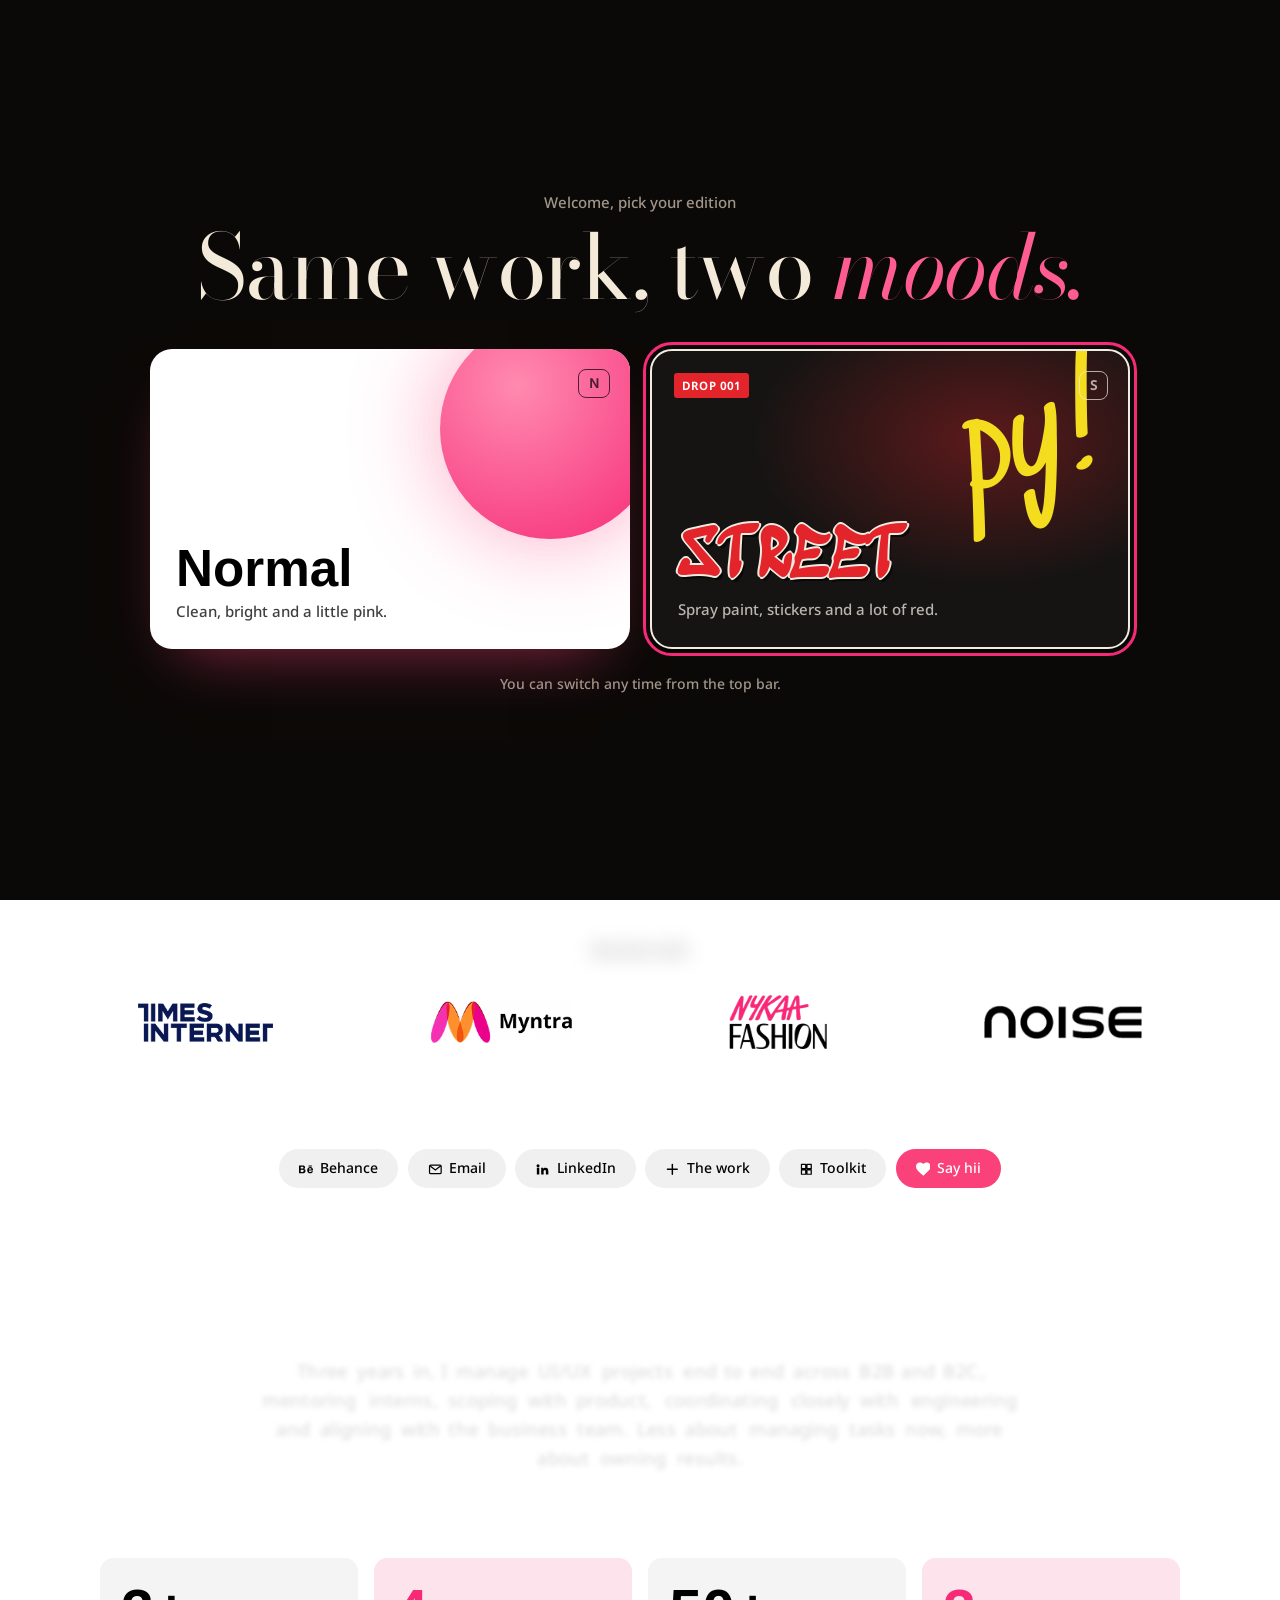
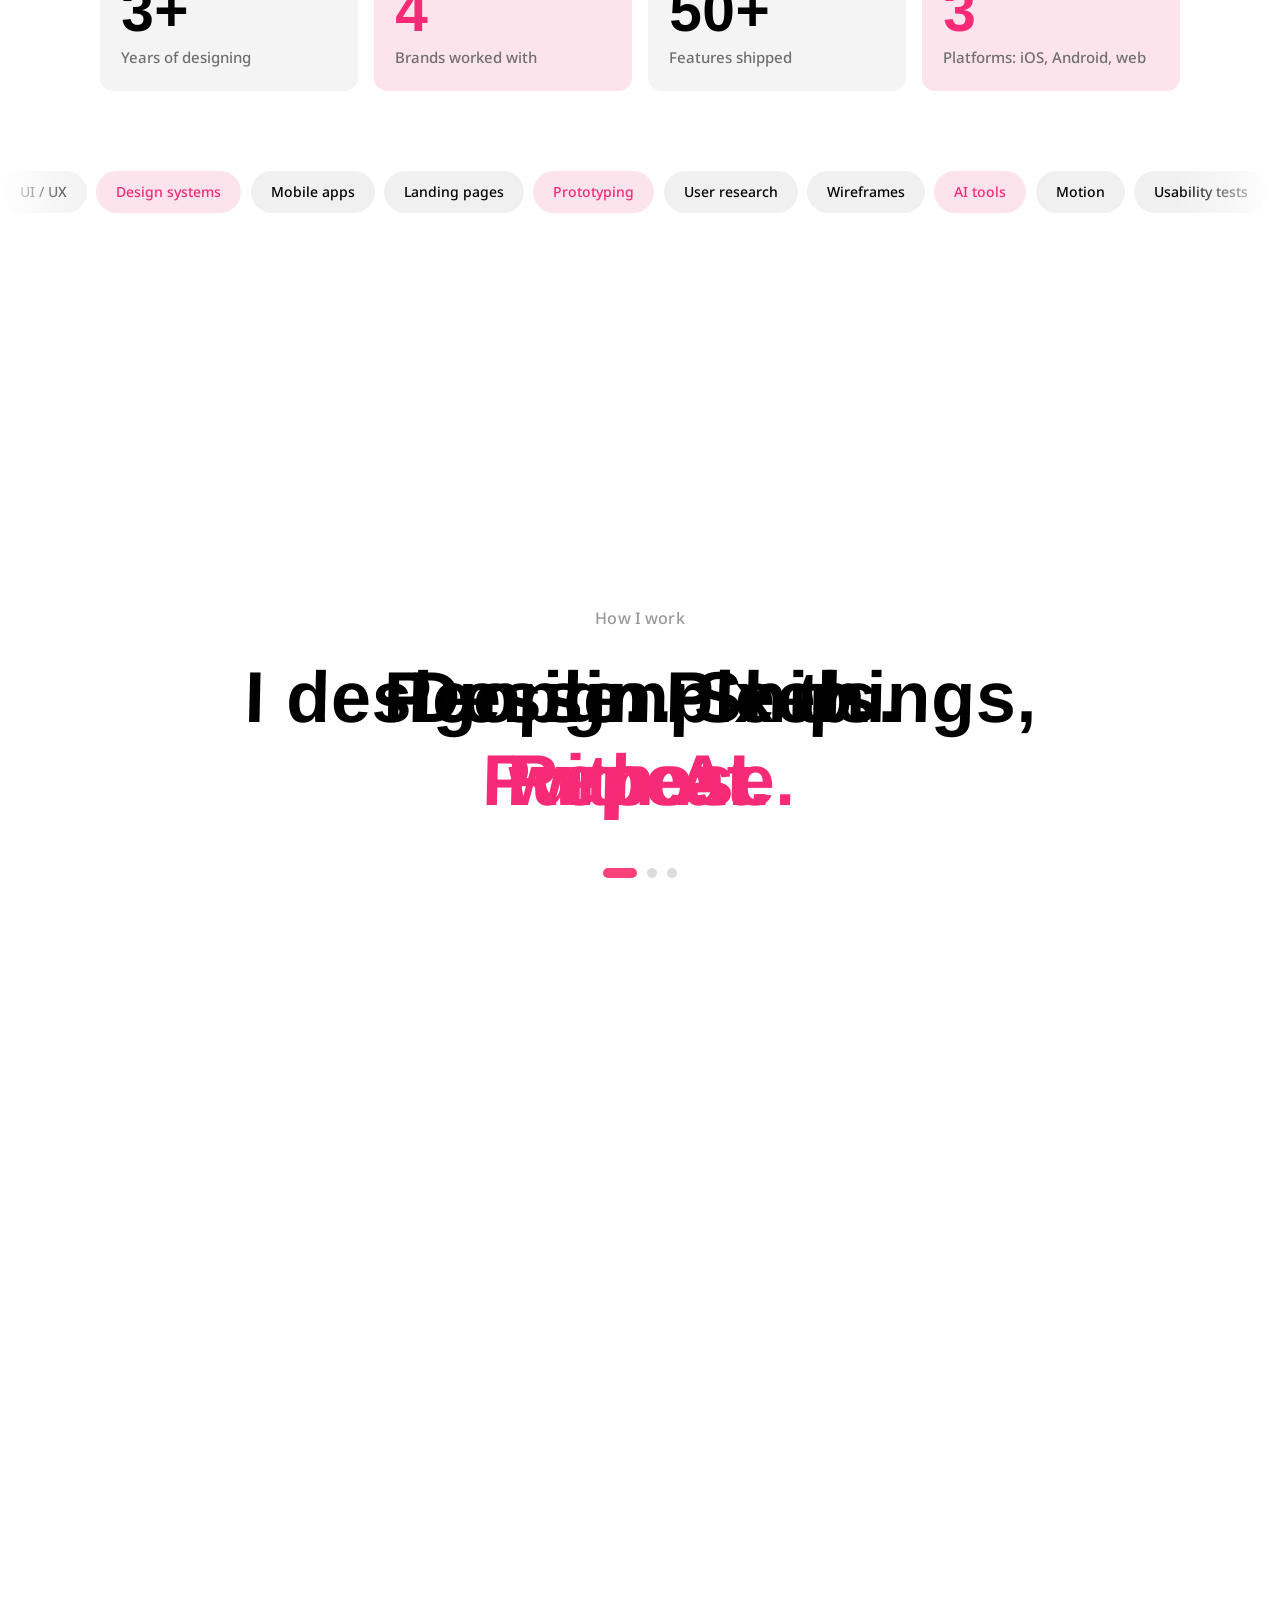
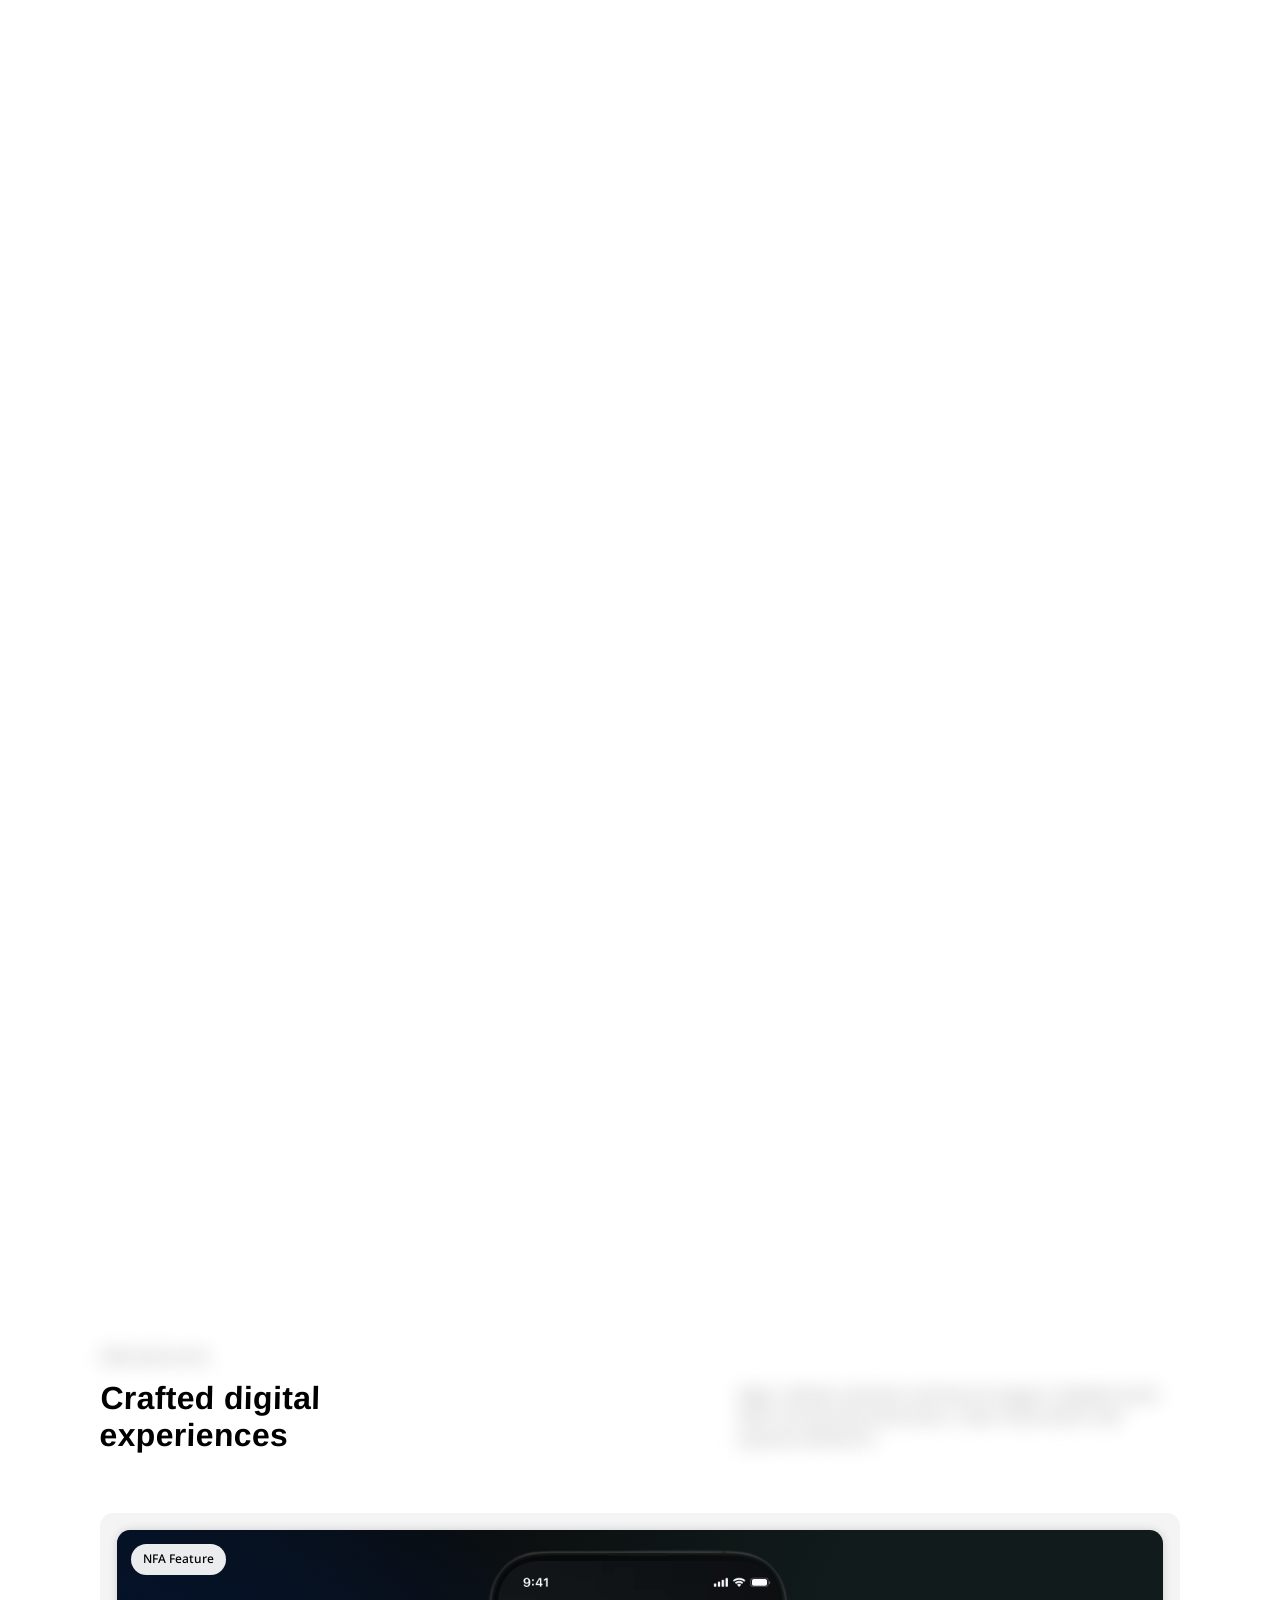
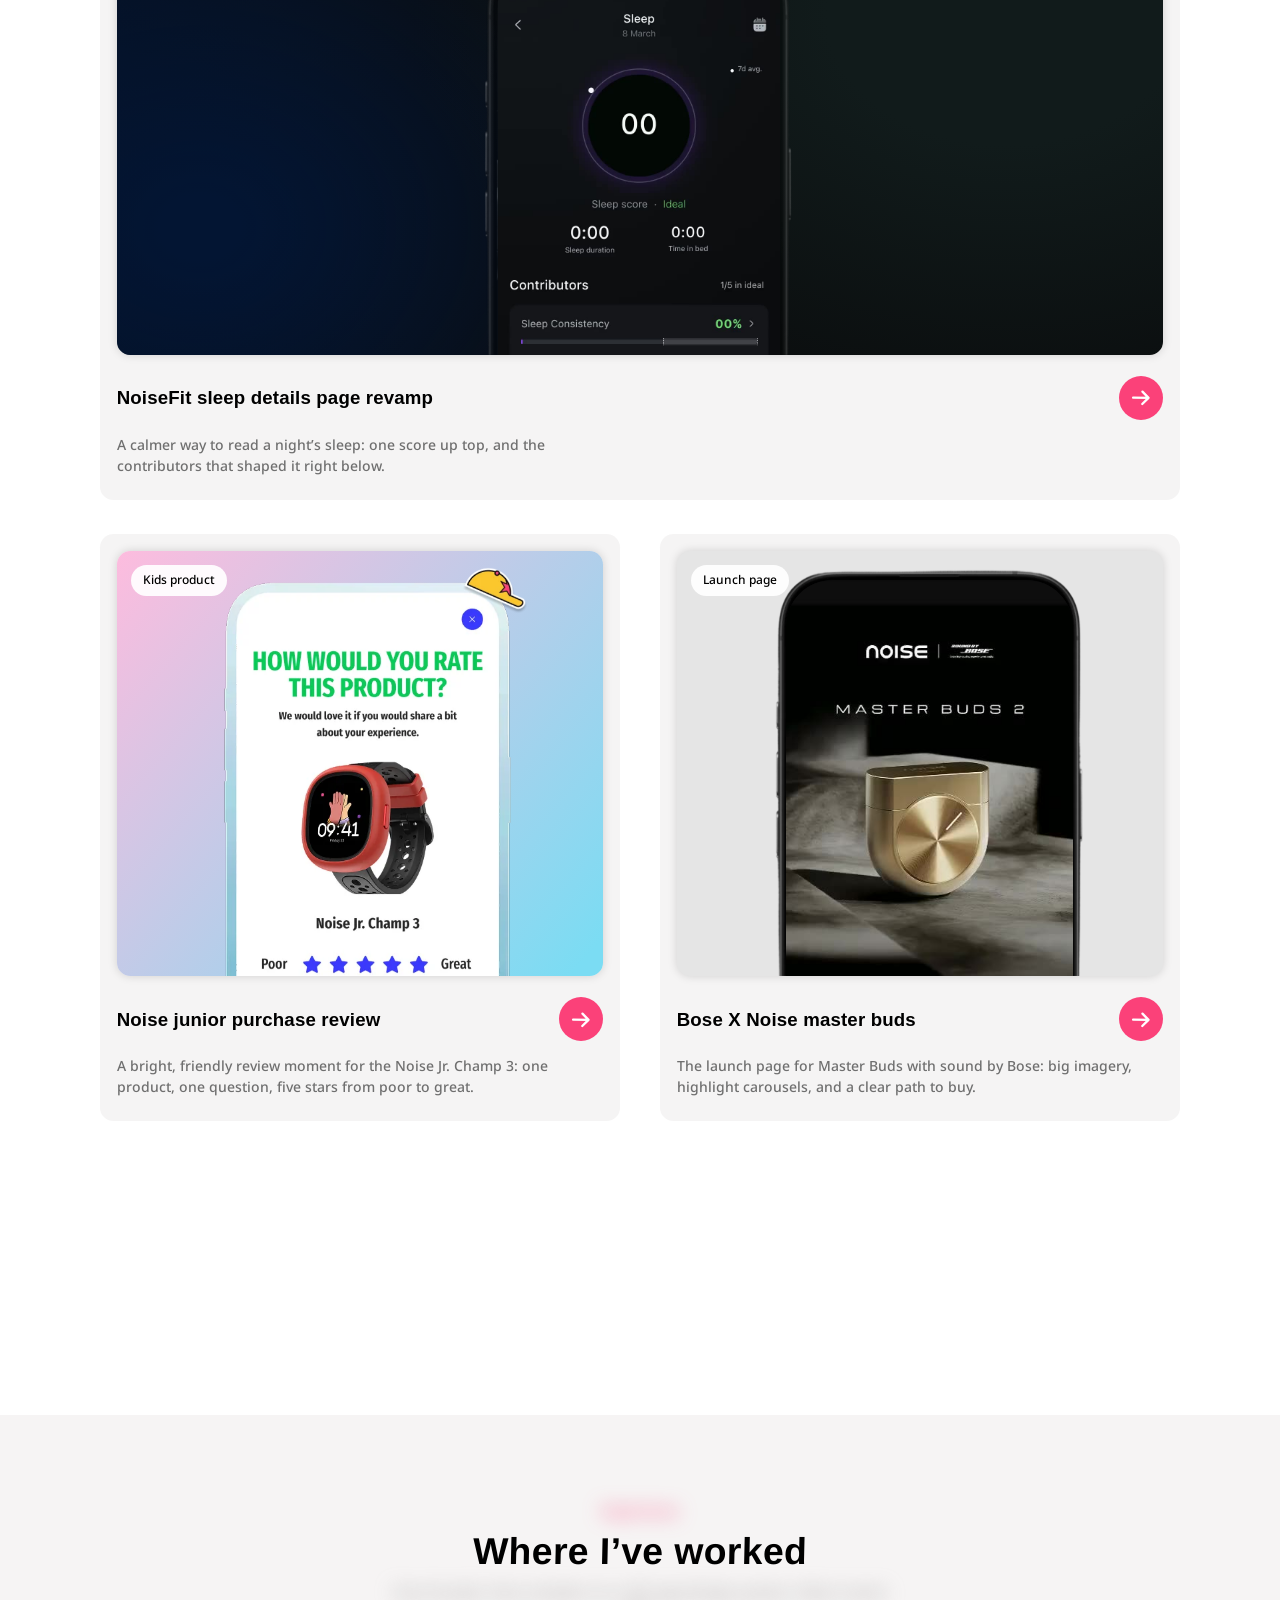
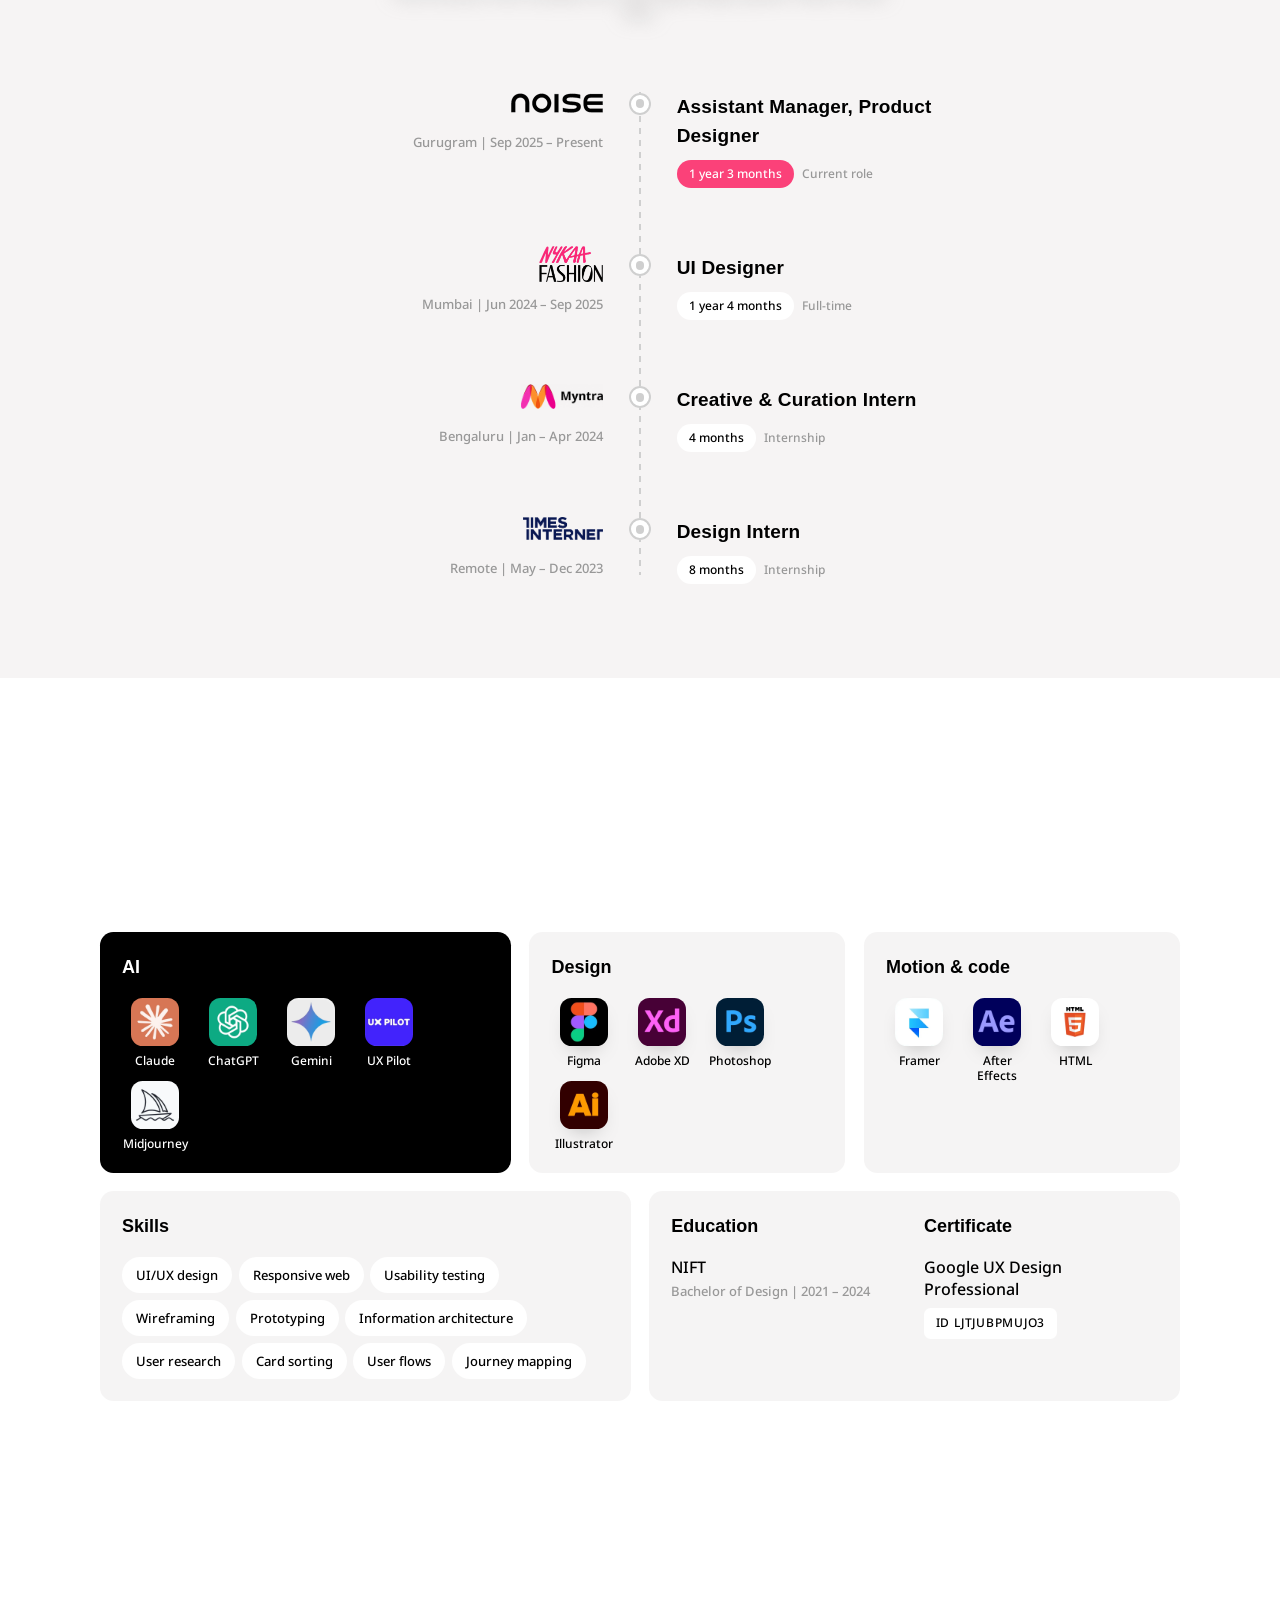
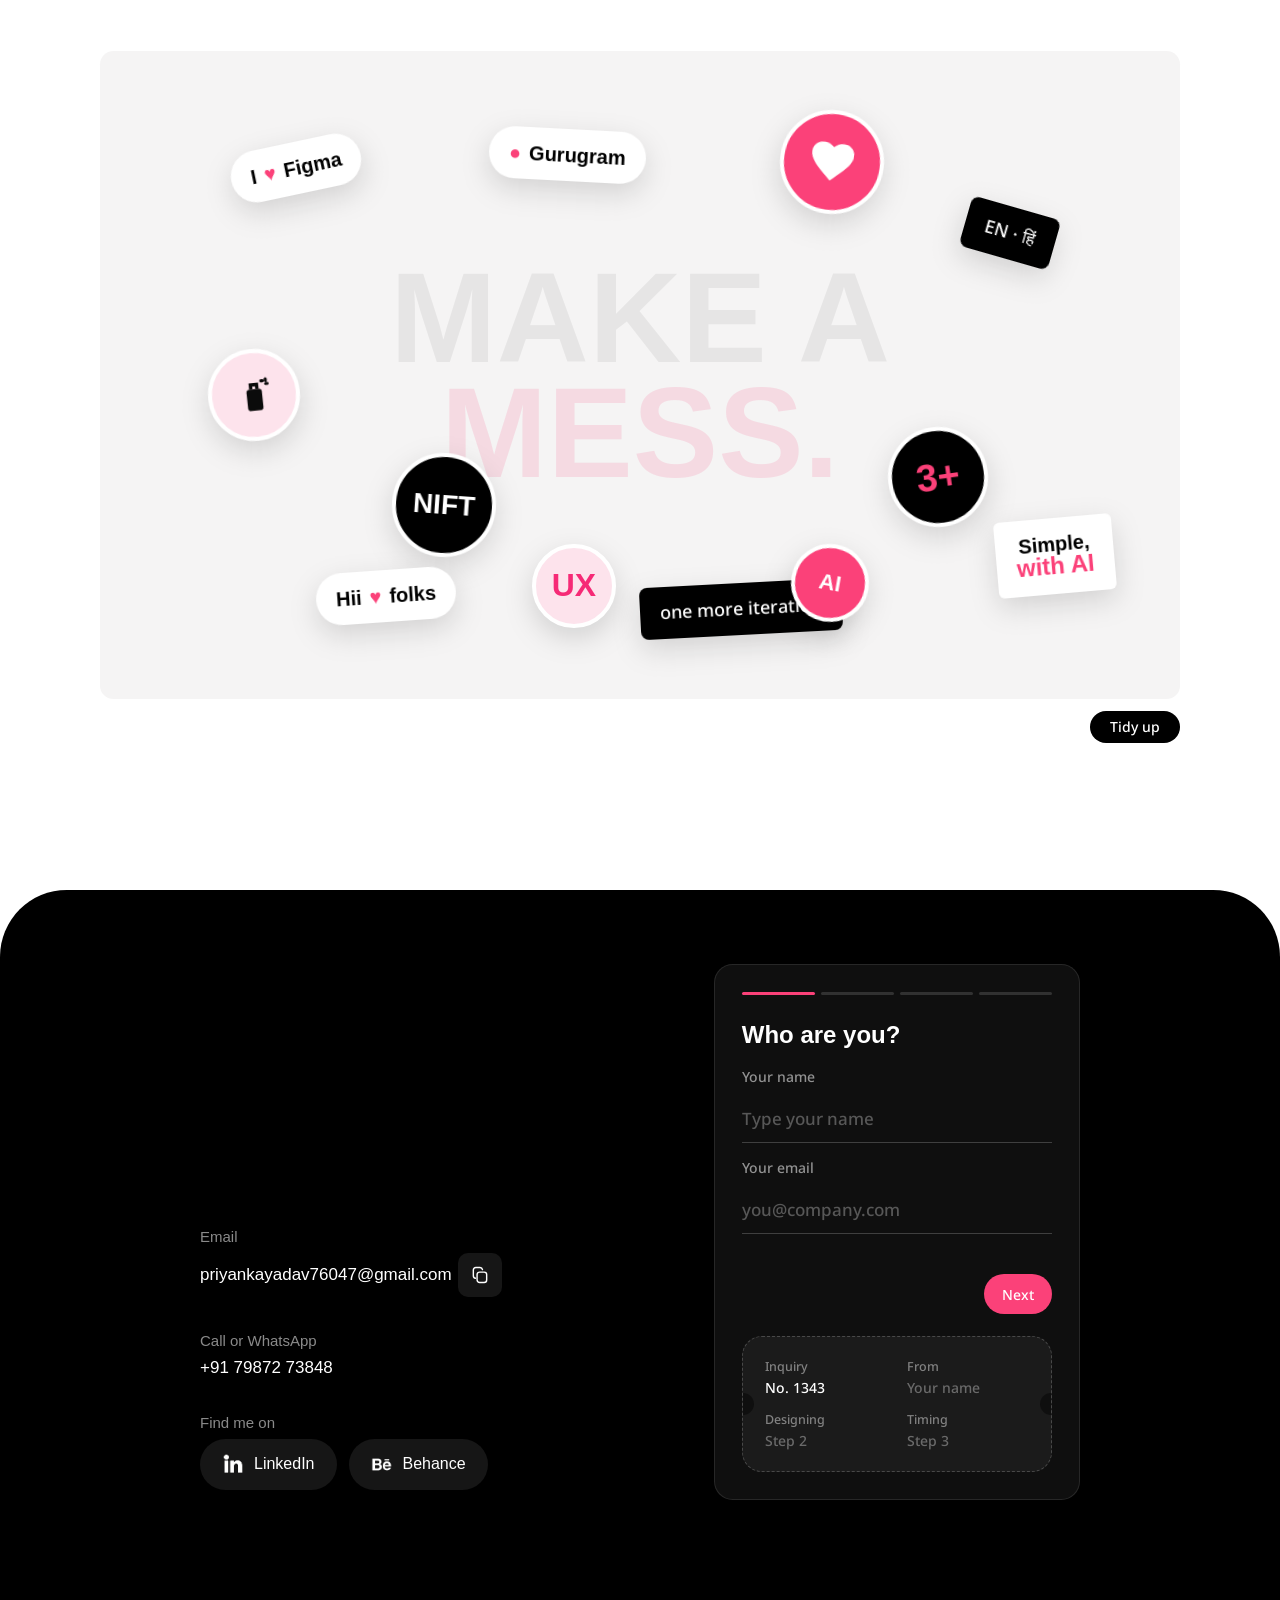
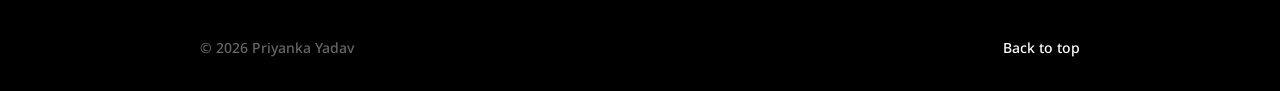
==== index.html @ 084dcbab "Refresh and reopened links always start at the top Co-Authored-By: Claude Sonnet 5.5 <noreply@anthro" ====
<!DOCTYPE html>
<html lang="en" data-edition="gold">
<head>
<script>try{history.scrollRestoration="manual"}catch(e){}</script>
<meta charset="UTF-8">
<meta name="viewport" content="width=device-width, initial-scale=1, viewport-fit=cover">
<title>Priyanka Yadav · Product designer</title>
<meta name="description" content="Priyanka Yadav, UI/UX and product designer at Noise, Gurugram. Designing for people, building with AI.">
<link rel="stylesheet" href="css/00-fonts.css">
<link rel="stylesheet" href="css/01-tokens.css">
<link rel="stylesheet" href="css/02-base.css">
<link rel="stylesheet" href="css/03-nav.css">
<link rel="stylesheet" href="css/04-sections.css">
<link rel="stylesheet" href="css/05-street-edition.css">
<link rel="stylesheet" href="css/06-edition-chooser.css">
<link rel="stylesheet" href="css/07-review-panel.css">
<link rel="stylesheet" href="css/08-intro-options.css">
<link rel="stylesheet" href="css/09-street-work-experience.css">
<link rel="stylesheet" href="css/10-case-study.css">
<link rel="stylesheet" href="css/11-nav-polish.css">
<link rel="stylesheet" href="css/12-review-controller.css">
<link rel="stylesheet" href="css/13-responsive.css">
<link rel="stylesheet" href="css/14-normal-mode.css">
</head>
<body>
<div class="amb" aria-hidden="true"><i></i><i></i><i></i></div>
<div class="grain" aria-hidden="true"></div>
<div class="progress" id="progress" aria-hidden="true"></div>
<div class="cur" id="cur" aria-hidden="true"><span id="curLabel">View</span></div>
<div class="cur-dot" id="curDot" aria-hidden="true"></div>
<div class="dust st-only" id="dust" aria-hidden="true"></div>
<canvas class="spray-cv" id="sprayCv" aria-hidden="true"></canvas>
<div class="can" id="can" aria-hidden="true"><svg viewBox="0 0 64 150"><rect x="27" y="0" width="10" height="9" rx="2" fill="#0c0c0c"/><rect x="19" y="7" width="26" height="19" rx="5" fill="#dcd6ca"/><path d="M10 36c0-7 7-11 22-11s22 4 22 11v102c0 7-7 11-22 11s-22-4-22-11Z" fill="#0c0c0c"/><rect x="10" y="60" width="44" height="50" fill="#e0140f"/><text x="32" y="94" text-anchor="middle" font-family="Big Shoulders Display,Impact,sans-serif" font-weight="900" font-size="22" fill="#f4f0e7">PY</text><path d="M17 42c3-5 8-7 15-7" stroke="#fff" stroke-opacity=".35" stroke-width="3" fill="none" stroke-linecap="round"/></svg></div>
<div class="fw" aria-hidden="true"><b style="font-family:'Big Shoulders Stencil','Big Shoulders Stencil Display';font-weight:800">A</b><b style="font-family:'Big Shoulders Stencil','Big Shoulders Stencil Display';font-weight:900">A</b><b style="font-family:'Sedgwick Ave Display'">a</b><b style="font-family:'Sedgwick Ave'">a</b></div>
<div class="chooser" id="chooser" hidden role="dialog" aria-modal="true" aria-labelledby="chTitle">
  <div class="ch-in">
    <p class="ck">Welcome, pick your edition</p>
    <h2 id="chTitle">Same work, two <em>moods.</em></h2>
    <div class="ch-opts">
      <button class="o-gold" data-pick="gold"><span class="art" aria-hidden="true"></span><kbd>N</kbd><b>Normal</b><span class="d">Clean, bright and a little pink.</span></button>
      <button class="o-street" data-pick="street"><span class="lab" aria-hidden="true">Drop 001</span><span class="art" aria-hidden="true">py!</span><kbd>S</kbd><b>Street</b><span class="d">Spray paint, stickers and a lot of red.</span></button>
    </div>
    <p class="cf">You can switch any time from the top bar.</p>
  </div>
</div>

<div class="loader" id="loader" aria-hidden="true">
  <div class="greet"><span>Hello</span><span lang="hi">नमस्ते</span><span>Hii folks!</span></div>
  <div class="ld-foot"><span>Priyanka Yadav</span><span>Product designer, Gurugram</span><div class="ld-bar"><i></i></div></div>
</div>

<div id="phone">
<header class="nav" id="nav">
  <div class="nav-in">
    <a class="brand" href="#home" data-magnet><span class="st-logo" aria-hidden="true"><b>Priyanka Yadav</b><i>Designer</i></span><span class="mono">py</span><span><b>Priyanka Yadav</b><small>Product designer</small></span></a>
    <a class="nav-back" href="#work" data-case-back aria-label="Back to all work"><svg viewBox="0 0 24 24" fill="none" aria-hidden="true"><path d="M19 12H5m6-6-6 6 6 6" stroke="currentColor" stroke-width="2.2" stroke-linecap="round" stroke-linejoin="round"/></svg>All work</a>
    <nav class="links" aria-label="Primary">
      <a href="#home" data-sec="home">Home</a>
      <a href="#work" data-sec="work">Work</a>
      <a href="#experience" data-sec="experience">Experience</a>
      <a href="#toolbox" data-sec="toolbox">Toolbox</a>
      <a href="#contact" data-sec="contact">Contact</a>
    </nav>
    <div class="tools-nav">
      <span class="pathchip" id="pathChip">Here for: <b></b><button type="button" data-act="clearpath" aria-label="Clear">✕</button></span>
      <button class="ed" id="edBtn" aria-label="Switch between normal mode and street mode"><span data-e="gold">Normal</span><span data-e="street">Street</span></button>
      <button class="snd" id="sndBtn" hidden aria-pressed="false" aria-label="Sound effects" title="Sound effects">
        <svg viewBox="0 0 18 18" class="bars" aria-hidden="true"><rect x="1" y="3" width="2.4" height="12" rx="1.2" fill="currentColor"/><rect x="5.5" y="3" width="2.4" height="12" rx="1.2" fill="currentColor"/><rect x="10" y="3" width="2.4" height="12" rx="1.2" fill="currentColor"/><rect x="14.5" y="3" width="2.4" height="12" rx="1.2" fill="currentColor"/></svg>
      </button>
      <a class="btn gold sm nav-cv" href="#" data-resume download><svg viewBox="0 0 24 24" fill="none" aria-hidden="true"><path d="M12 4v11m0 0l-4.5-4.5M12 15l4.5-4.5M5 19.5h14" stroke="currentColor" stroke-width="2.2" stroke-linecap="round" stroke-linejoin="round"/></svg><span class="cv-full">Download resume</span><span class="cv-short">Resume</span></a>
      <button class="burger" id="burger" aria-label="Open menu" aria-expanded="false" aria-controls="mmenu"><span></span><span></span><span></span></button>
    </div>
  </div>
</header>
<nav class="mmenu" id="mmenu" aria-label="Menu">
  <a href="#home">Home</a><a href="#work">Work</a><a href="#experience">Experience</a><a href="#toolbox">Toolbox</a><a href="#contact">Contact</a>
  <div class="mm-tools"><button class="ed" id="edBtn2" aria-label="Switch between normal mode and street mode"><span data-e="gold">Normal</span><span data-e="street">Street</span></button><a class="btn gold sm nav-cv mm-cv" href="#" data-resume download><svg viewBox="0 0 24 24" fill="none" aria-hidden="true"><path d="M12 4v11m0 0l-4.5-4.5M12 15l4.5-4.5M5 19.5h14" stroke="currentColor" stroke-width="2.2" stroke-linecap="round" stroke-linejoin="round"/></svg>Download resume</a></div>
</nav>

<main id="top">
<!-- ============ INTRO OPTION 1: work first ============ -->
<section class="st-only io-o1 o1-reel" id="homeO1" aria-label="Home, the work reel">
  <div class="o1-pin">
    <div class="o1-left">
      <div class="lay on" data-ph="0">
        <h1 class="graf throw o1-name spr" data-drips="5"><span>Priyanka</span><span>Yadav</span></h1>
        <p class="o1-line">Product designer at <b>Noise</b>. Apps, design systems, launch pages.</p>
        <div class="ctas"><button class="sb red" data-o1="1" type="button" style="--rt:-2deg">See the work</button><a class="sb dark" href="#contact" style="--rt:1.5deg">Let’s talk</a></div>
        <div class="worked"><p>Worked with</p><div><span><i class="logo lg-noise" style="width:92px" role="img" aria-label="Noise"></i></span><span><i class="logo lg-nykaa" style="width:54px" role="img" aria-label="Nykaa Fashion"></i></span><span><i class="logo lg-myntra" style="width:80px" role="img" aria-label="Myntra"></i></span><span><i class="logo lg-times" style="width:70px" role="img" aria-label="Times Internet"></i></span></div></div>
        <p class="hint2">scroll to flick through the work <b style="color:var(--s-red)">↓</b></p>
      </div>
      <div class="lay" data-ph="1"><p class="pcount"><b>01</b>/ 03 · NoiseFit app</p><h2 class="graf cream ptitle">NoiseFit sleep details page revamp</h2><p class="pdesc">A calmer way to read a night’s sleep: one score up top, and the contributors that shaped it right below.</p><div class="ptags"><span>Mobile app</span><span>Data visualisation</span><span>Design system</span></div><div class="ctas"><a class="sb red sm" href="#work">View case study</a><button class="sb dark sm" data-o1="next" type="button">Next project ↓</button></div></div><div class="lay" data-ph="2"><p class="pcount"><b>02</b>/ 03 · Noise Junior</p><h2 class="graf cream ptitle">Noise junior purchase review</h2><p class="pdesc">A bright, friendly review moment for the Noise Jr. Champ 3: one product, one question, five stars.</p><div class="ptags"><span>Mobile app</span><span>Post-purchase flow</span><span>Kids product</span></div><div class="ctas"><a class="sb red sm" href="#work">View case study</a><button class="sb dark sm" data-o1="next" type="button">Next project ↓</button></div></div><div class="lay" data-ph="3"><p class="pcount"><b>03</b>/ 03 · gonoise.com</p><h2 class="graf cream ptitle">Bose X Noise master buds</h2><p class="pdesc">The launch page for Master Buds with sound by Bose: big imagery, highlight carousels and a clear path to buy.</p><div class="ptags"><span>Launch page</span><span>Responsive web</span><span>Campaign</span></div><div class="ctas"><a class="sb red sm" href="#work">View case study</a><a class="sb dark sm" href="#work">All the work ↓</a></div></div>
    </div>
    <div class="o1-right">
      <div class="dev3"><div class="scrs">
        <div class="rscr on" data-s="0"><video muted loop playsinline preload="none" data-from=".c1 video" aria-hidden="true"></video></div>
        <div class="rscr" data-s="1"><img src="assets/images/projects/noise-junior-review-screen.jpg" alt="Noise Junior review screen"></div>
        <div class="rscr" data-s="2"><video muted loop playsinline preload="none" data-from=".c3 video" aria-hidden="true"></video></div>
      </div></div>
      <div class="ptag"><span class="sb white sm">NFA Feature</span></div>
    </div>
    <div class="o1-rail"><button data-o1="1" type="button"><span>01 NoiseFit app</span><i><u></u></i></button><button data-o1="2" type="button"><span>02 Noise Junior</span><i><u></u></i></button><button data-o1="3" type="button"><span>03 gonoise.com</span><i><u></u></i></button></div>
  </div>
</section>
<section class="st-only io-o1 wrap o1-after" aria-label="About, short">
  <figure class="polaroid"><i class="tape tc"></i><div class="rf"><img data-portrait src="assets/images/photos/gurugram-portrait.webp" alt="Portrait of Priyanka Yadav"></div><figcaption>that’s me, hii!</figcaption></figure>
  <div><h2 class="graf sth2 sm"><span class="cream spr">That’s the</span><span class="redg spr" data-drips="2">reel.</span></h2>
    <p class="pdesc">I’m Priyanka, Assistant Manager, Product Designer at Noise in Gurugram. NIFT graduate, three years in, and I use AI to get to simple faster.</p>
    <div class="ctas"><a class="sb yellow" href="#experience">Read my story</a><a class="sb dark" href="https://www.behance.net/priyankayadav40" target="_blank" rel="noopener">All projects on Behance</a></div>
    <div class="edst-row"><button class="edst" data-act="edswap" aria-label="Switch to normal mode"><span>Normal</span><span class="on">Street</span></button>prefer it calm? try normal mode</div>
  </div>
</section>

<!-- ============ INTRO OPTION 2: pick your path ============ -->
<section class="st-only io-o2 wrap o2-hero" id="homeO2" aria-label="Home, pick your path">
  <figure class="o2-pol"><i class="tape tc" style="--tw:70px"></i><div class="rf"><img data-portrait src="assets/images/photos/gurugram-portrait.webp" alt="Portrait of Priyanka Yadav"></div><figcaption>Priyanka, Gurugram</figcaption></figure>
  <h1 class="graf o2-hi"><span class="l1 cream spr">Hii, I’m Priyanka.</span><span class="l2"><span class="cream spr">I design</span><span class="rot" aria-live="polite"><span class="w go" id="rotWord">apps.</span></span></span></h1>
  <p class="o2-sub">Product designer at Noise, Gurugram. What brings you here?</p>
  <div class="paths"><button class="path hire" data-path="hire" type="button"><svg viewBox="0 0 24 24" fill="none" stroke="currentColor" stroke-width="2.2" stroke-linejoin="round"><rect x="3" y="7" width="18" height="13" rx="2"/><path d="M9 7V4h6v3M3 12h18"/></svg><b>I’m hiring</b><span>Experience and work, the one-minute version.</span><i aria-hidden="true">→</i></button><button class="path proj" data-path="proj" type="button"><svg viewBox="0 0 24 24" fill="none" stroke="currentColor" stroke-width="2.2" stroke-linecap="round" stroke-linejoin="round"><path d="M4 20l4-1L19 8l-3-3L5 16z"/><path d="M14 7l3 3"/></svg><b>I’ve got a project</b><span>Start a brief in four short steps.</span><i aria-hidden="true">→</i></button><button class="path look" data-path="look" type="button"><svg viewBox="0 0 24 24" fill="none" stroke="currentColor" stroke-width="2.2"><circle cx="11" cy="11" r="7"/><path d="m20 20-4-4" stroke-linecap="round"/></svg><b>Just looking around</b><span>Spray the wall, peel some stickers.</span><i aria-hidden="true">→</i></button></div>
  <p class="orscroll">or just scroll <b>↓</b></p>
  <div class="edst-row"><button class="edst" data-act="edswap" aria-label="Switch to normal mode"><span>Normal</span><span class="on">Street</span></button>prefer it calm? try normal mode</div>
</section>
<section class="st-only io-o2 sec" id="pHire" aria-label="The short version"><div class="wrap">
  <div class="sh"><div><p class="lbl">For hiring teams</p><h2 class="graf sth2 sm"><span class="cream spr">The short</span><span class="redg spr" data-drips="2">version.</span></h2></div><p>Everything a hiring manager asks first, on one card.</p></div>
  <div class="resume">
    <div class="paper rcard"><i class="tape tl"></i><i class="tape tr"></i><h3>Priyanka Yadav</h3><p class="r">Assistant Manager, Product Designer · Noise</p>
      <dl><dt>Experience</dt><dd>3+ years across B2B and B2C</dd><dt>Based in</dt><dd>Gurugram, India</dd><dt>Education</dt><dd>NIFT, Bachelor of Design, 2024</dd><dt>Certificate</dt><dd>Google UX Design Professional</dd><dt>Strengths</dt><dd>Mobile apps, design systems, campaign pages, AI-assisted workflow</dd></dl>
      <div class="ctas"><a class="sb red sm" href="mailto:priyankayadav76047@gmail.com">Email me</a><a class="sb dark sm" href="#work">See the work ↓</a></div></div>
    <div class="rtl">
      <div><i class="logo lg-noise" role="img" aria-label="Noise"></i><span><b>Product Designer</b><small>Sep 2025 to now</small></span></div>
      <div><i class="logo lg-nykaa" role="img" aria-label="Nykaa Fashion"></i><span><b>UI Designer</b><small>Jun 2024 to Sep 2025</small></span></div>
      <div><i class="logo lg-myntra" role="img" aria-label="Myntra"></i><span><b>Creative &amp; curation intern</b><small>Jan to Apr 2024</small></span></div>
      <div><i class="logo lg-times" role="img" aria-label="Times Internet"></i><span><b>Design intern</b><small>May to Dec 2023</small></span></div>
    </div>
  </div>
</div></section>

<!-- ============ STREET EDITION: hero ============ -->
<section class="st-hero st-only io-cur" id="homeSt" aria-label="Home">
  <div class="sth-grid">
    <div class="sth-left">
      <h1 class="graf throw o1-name spr" data-drips="5" data-dc="#e3242b"><span>Priyanka</span><span>Yadav</span></h1>
      <p class="o1-line">Product designer at <b>Noise</b>. Apps, design systems, launch pages.</p>
      
      <div class="worked color"><p>Worked with</p><div><span><i class="logo lg-noise" style="width:84px;height:18px" role="img" aria-label="Noise"></i></span><span><i class="logo lg-nykaa" style="width:56px;height:31px" role="img" aria-label="Nykaa Fashion"></i></span><span><i class="logo lg-myntra" style="width:79px;height:24px" role="img" aria-label="Myntra"></i></span><span><i class="logo lg-times" style="width:80px;height:23px" role="img" aria-label="Times Internet"></i></span></div></div>
      <p class="hint2">scroll to see the work <b style="color:var(--s-red)">↓</b></p>
    </div>
    <figure class="sth-photo pol">
      <div class="polaroid hero-pol"><i class="tape tc"></i><div class="rf nat"><img data-portrait src="assets/images/photos/gurugram-portrait.webp" alt="Portrait of Priyanka Yadav"></div><p class="pcap">that’s me, hii!</p></div>
      
    </figure>
  </div>
  <div class="st-strip" aria-hidden="true"><div class="row"><span>UI/UX designer. <b>♥</b> Design systems. <b>♥</b> Built with AI. <b>♥</b> Made in Gurugram. <b>♥</b> Simple things, done properly. <b>♥</b></span><span>UI/UX designer. <b>♥</b> Design systems. <b>♥</b> Built with AI. <b>♥</b> Made in Gurugram. <b>♥</b> Simple things, done properly. <b>♥</b></span></div></div>
  
</section>

<section class="st-only st-links" id="links" aria-label="Quick links">
  <a class="sb dark" href="https://www.behance.net/priyankayadav40" target="_blank" rel="noopener"><svg viewBox="0 0 24 24" aria-hidden="true"><path fill="currentColor" d="M8.2 11.3c1.1-.5 1.7-1.3 1.7-2.5C9.9 6.5 8.2 5.6 6 5.6H0v12.8h6.2c2.3 0 4.5-1.1 4.5-3.7 0-1.6-.8-2.8-2.5-3.4ZM2.8 7.8h2.6c1 0 1.9.3 1.9 1.4 0 1.1-.7 1.5-1.7 1.5H2.8V7.8Zm2.9 8.4H2.8v-3.5h3c1.2 0 2 .5 2 1.8 0 1.3-.9 1.7-2.1 1.7ZM18.4 8.2c-3 0-5 2.2-5 5.1 0 3 1.9 5.1 5 5.1 2.3 0 3.8-1 4.5-3.3h-2.3c-.3.8-1.3 1.3-2.1 1.3-1.6 0-2.4-.9-2.4-2.5H23c.2-3.1-1.6-5.7-4.6-5.7Zm-2.3 4c.1-1.3.9-2.1 2.2-2.1 1.3 0 2 .8 2.1 2.1h-4.3ZM15.6 5.9h5.4v1.3h-5.4z"/></svg>Behance</a>
  <a class="sb yellow" href="mailto:priyankayadav76047@gmail.com"><svg viewBox="0 0 24 24" fill="none" aria-hidden="true"><rect x="2.5" y="5" width="19" height="14" rx="2" stroke="currentColor" stroke-width="2.2"/><path d="m3 6 9 7 9-7" stroke="currentColor" stroke-width="2.2"/></svg>Email</a>
  <a class="sb blue" href="https://www.linkedin.com/search/results/people/?keywords=Priyanka%20Yadav%20Noise" target="_blank" rel="noopener"><svg viewBox="0 0 24 24" aria-hidden="true"><path fill="currentColor" d="M4.98 3.5a2.5 2.5 0 1 1 0 5 2.5 2.5 0 0 1 0-5ZM3 9.5h4v11H3v-11Zm6.5 0h3.8v1.6c.6-1 1.9-1.9 3.8-1.9 4 0 4.7 2.5 4.7 5.8v5.5h-4v-4.9c0-1.2 0-2.7-1.7-2.7s-2 1.3-2 2.6v5h-4v-11Z"/></svg>LinkedIn</a>
  <a class="sb green" href="#toolbox"><svg viewBox="0 0 24 24" fill="none" aria-hidden="true"><circle cx="12" cy="12" r="8" stroke="currentColor" stroke-width="2.2"/><circle cx="12" cy="12" r="2.5" fill="currentColor"/><path d="M12 1v5M12 18v5M1 12h5M18 12h5" stroke="currentColor" stroke-width="2.2"/></svg>Toolbox</a>
  <a class="sb orange" href="#wall"><svg viewBox="0 0 24 24" fill="none" aria-hidden="true"><rect x="7" y="8" width="10" height="14" rx="2" stroke="currentColor" stroke-width="2.2"/><path d="M10 8V5h4v3M16 3h1M19 2v1M19 5h1" stroke="currentColor" stroke-width="2.2" stroke-linecap="round"/></svg>Spray wall</a>
  <a class="sb white" href="#work"><svg viewBox="0 0 24 24" fill="none" aria-hidden="true"><path d="M12 3v18M3 12h18" stroke="currentColor" stroke-width="3" stroke-linecap="round"/></svg>The work</a>
  <a class="sb red" href="#contact"><svg viewBox="0 0 24 22" aria-hidden="true"><path fill="currentColor" d="M12 21.6 10.3 20C4.2 14.5 0 10.7 0 6.2 0 2.6 2.8 0 6.4 0c2 0 4 .9 5.6 2.4C13.6.9 15.6 0 17.6 0 21.2 0 24 2.6 24 6.2c0 4.5-4.2 8.3-10.3 13.8Z"/></svg>Say hii</a>
</section>

<section class="st-only st-about wrap" aria-label="About">
  
  <div class="paper yellow st-paper"><p id="stStatement">Three years in, <b>I manage UI/UX projects end to end across B2B and B2C</b>, mentoring interns, scoping with product, coordinating closely with engineering and aligning with the business team. <b>Less about managing tasks now, more about owning results.</b></p></div>
  <div class="st-stats">
    <div class="sc dk"><b class="spr" data-drips="2" data-dc="#f4dc1f" data-count="3">0<em class="plus">+</em></b><span>Years of designing</span></div>
    <div class="sc pp paper yellow t2"><i class="tape tc" style="--tw:70px"></i><b data-count="4">0</b><span>Brands worked with</span></div>
    <div class="sc dk"><b class="spr" data-drips="2" data-dc="#f4dc1f" data-count="50">0<em class="plus">+</em></b><span>Features shipped</span></div>
    <div class="sc pp paper yellow t3"><i class="tape tc" style="--tw:70px"></i><b data-count="3">0</b><span>Platforms: iOS, Android, web</span></div>
  </div>
  <div class="pills" aria-hidden="true"><div class="row"><span class="pl">UI / UX</span><span class="pl y">Design systems</span><span class="pl">Mobile apps</span><span class="pl">Landing pages</span><span class="pl y">Prototyping</span><span class="pl">User research</span><span class="pl">Wireframes</span><span class="pl y">AI tools</span><span class="pl">Motion</span><span class="pl">Usability tests</span><span class="pl y">Responsive web</span><span class="pl">Journey maps</span><span class="pl">UI / UX</span><span class="pl y">Design systems</span><span class="pl">Mobile apps</span><span class="pl">Landing pages</span><span class="pl y">Prototyping</span><span class="pl">User research</span><span class="pl">Wireframes</span><span class="pl y">AI tools</span><span class="pl">Motion</span><span class="pl">Usability tests</span><span class="pl y">Responsive web</span><span class="pl">Journey maps</span></div></div>
</section>

<section class="st-only st-sten" id="onTheWay" style="--n:3" aria-label="How I work">
  <div class="sten-sticky">
    
    <div class="slide" style="--pc:#f1ece2;--ov:rgba(241,236,226,.06)"><div class="slab"><div class="txt sten fin"><span>I design simple</span><span>things, <em class="gw" data-drips="3" data-dc="#e3242b">with AI.</em></span></div><div class="board" aria-hidden="true"><div class="txt sten holes"><span>I design simple</span><span>things, <em class="gw" data-drips="3" data-dc="#e3242b">with AI.</em></span></div><div class="painted"><div class="txt sten "><span>I design simple</span><span>things, <em class="gw" data-drips="3" data-dc="#e3242b">with AI.</em></span></div></div></div><span class="spray-dot" aria-hidden="true"></span></div></div><div class="slide" style="--pc:#f4dc1f;--ov:rgba(244,220,31,.07)"><div class="slab"><div class="txt sten fin"><span>People.</span><span>Pixels. <em class="gw" data-drips="3" data-dc="#e3242b">Purpose.</em></span></div><div class="board" aria-hidden="true"><div class="txt sten holes"><span>People.</span><span>Pixels. <em class="gw" data-drips="3" data-dc="#e3242b">Purpose.</em></span></div><div class="painted"><div class="txt sten "><span>People.</span><span>Pixels. <em class="gw" data-drips="3" data-dc="#e3242b">Purpose.</em></span></div></div></div><span class="spray-dot" aria-hidden="true"></span></div></div><div class="slide" style="--pc:#f1ece2;--ov:rgba(241,236,226,.06)"><div class="slab"><div class="txt sten fin"><span>Design.</span><span>Ship. <em class="gw" data-drips="3" data-dc="#e3242b">Repeat.</em></span></div><div class="board" aria-hidden="true"><div class="txt sten holes"><span>Design.</span><span>Ship. <em class="gw" data-drips="3" data-dc="#e3242b">Repeat.</em></span></div><div class="painted"><div class="txt sten "><span>Design.</span><span>Ship. <em class="gw" data-drips="3" data-dc="#e3242b">Repeat.</em></span></div></div></div><span class="spray-dot" aria-hidden="true"></span></div></div>
  </div>
</section>

<!-- ============ NORMAL MODE: hero ============ -->
<section class="n-hero gd-only" id="home" aria-label="Home">
  <div class="n-hero-in">
    <p class="n-kick" data-nr="wipe">UI/UX designer | 3+ years | Gurugram</p>
    <h1 class="n-h1" data-nchars data-scatter>Hii folks! I am <span class="n-accent">Priyanka Yadav</span></h1>
    <p class="n-hero-sub" data-nr="blur" style="--d:700ms">Product designer at <b>Noise</b>. Apps, design systems, launch pages.</p>
    <div class="n-ctas" data-nr style="--d:850ms"><a class="n-pill" href="#work">See the work</a><a class="n-pill ghost" href="#contact">Let’s talk</a></div>
  </div>
</section>
<div class="n-lens gd-only" id="nLens" aria-hidden="true"><div class="n-lens-in" id="nLensIn"></div></div>

<!-- ============ NORMAL MODE: brands ============ -->
<section class="n-logos gd-only" aria-label="Brands I’ve worked with">
  <p class="n-label n-center" data-nr="blur">Worked with</p>
  <div class="n-logo-row">
    <img class="n-lg l1" src="assets/images/logos/times-internet.webp" alt="Times Internet" data-nr style="--d:0ms">
    <img class="n-lg l2" src="assets/images/logos/myntra.webp" alt="Myntra" data-nr style="--d:90ms">
    <img class="n-lg l3" src="assets/images/logos/nykaa-fashion.webp" alt="Nykaa Fashion" data-nr style="--d:180ms">
    <img class="n-lg l4" src="assets/images/logos/noise.webp" alt="Noise" data-nr style="--d:270ms">
  </div>
</section>

<!-- ============ NORMAL MODE: quick links ============ -->
<nav class="n-quick gd-only" aria-label="Quick links">
  <a class="n-chip" href="https://www.behance.net/priyankayadav40" target="_blank" rel="noopener" data-nr style="--d:0ms"><svg viewBox="0 0 24 24" aria-hidden="true"><path fill="currentColor" d="M8.2 11.3c1.1-.5 1.7-1.3 1.7-2.5C9.9 6.5 8.2 5.6 6 5.6H0v12.8h6.2c2.3 0 4.5-1.1 4.5-3.7 0-1.6-.8-2.8-2.5-3.4ZM2.8 7.8h2.6c1 0 1.9.3 1.9 1.4 0 1.1-.7 1.5-1.7 1.5H2.8V7.8Zm2.9 8.4H2.8v-3.5h3c1.2 0 2 .5 2 1.8 0 1.3-.9 1.7-2.1 1.7ZM18.4 8.2c-3 0-5 2.2-5 5.1 0 3 1.9 5.1 5 5.1 2.3 0 3.8-1 4.5-3.3h-2.3c-.3.8-1.3 1.3-2.1 1.3-1.6 0-2.4-.9-2.4-2.5H23c.2-3.1-1.6-5.7-4.6-5.7Zm-2.3 4c.1-1.3.9-2.1 2.2-2.1 1.3 0 2 .8 2.1 2.1h-4.3ZM15.6 5.9h5.4v1.3h-5.4z"/></svg>Behance</a>
  <a class="n-chip" href="mailto:priyankayadav76047@gmail.com" data-nr style="--d:60ms"><svg viewBox="0 0 24 24" fill="none" aria-hidden="true"><rect x="2.5" y="5" width="19" height="14" rx="2" stroke="currentColor" stroke-width="2"/><path d="m3 6 9 7 9-7" stroke="currentColor" stroke-width="2"/></svg>Email</a>
  <a class="n-chip" href="https://www.linkedin.com/search/results/people/?keywords=Priyanka%20Yadav%20Noise" target="_blank" rel="noopener" data-nr style="--d:120ms"><svg viewBox="0 0 24 24" aria-hidden="true"><path fill="currentColor" d="M4.98 3.5a2.5 2.5 0 1 1 0 5 2.5 2.5 0 0 1 0-5ZM3 9.5h4v11H3v-11Zm6.5 0h3.8v1.6c.6-1 1.9-1.9 3.8-1.9 4 0 4.7 2.5 4.7 5.8v5.5h-4v-4.9c0-1.2 0-2.7-1.7-2.7s-2 1.3-2 2.6v5h-4v-11Z"/></svg>LinkedIn</a>
  <a class="n-chip" href="#work" data-nr style="--d:180ms"><svg viewBox="0 0 24 24" fill="none" aria-hidden="true"><path d="M12 4v16M4 12h16" stroke="currentColor" stroke-width="2.4" stroke-linecap="round"/></svg>The work</a>
  <a class="n-chip" href="#toolbox" data-nr style="--d:240ms"><svg viewBox="0 0 24 24" fill="none" aria-hidden="true"><path d="M4 4h7v7H4zM13 4h7v7h-7zM4 13h7v7H4zM13 13h7v7h-7z" stroke="currentColor" stroke-width="2" stroke-linejoin="round"/></svg>Toolkit</a>
  <a class="n-chip pink" href="#contact" data-nr style="--d:360ms"><svg viewBox="0 0 24 22" aria-hidden="true"><path fill="currentColor" d="M12 21.6 10.3 20C4.2 14.5 0 10.7 0 6.2 0 2.6 2.8 0 6.4 0c2 0 4 .9 5.6 2.4C13.6.9 15.6 0 17.6 0 21.2 0 24 2.6 24 6.2c0 4.5-4.2 8.3-10.3 13.8Z"/></svg>Say hii</a>
</nav>

<!-- ============ NORMAL MODE: about ============ -->
<section class="n-about gd-only" id="about" aria-label="About">
  <p class="n-statement" data-nwords>Three years in, <b>I manage UI/UX projects end to end across B2B and B2C</b>, mentoring interns, scoping with product, coordinating closely with engineering and aligning with the business team. <b>Less about managing tasks now, more about owning results.</b></p>
</section>

<!-- ============ NORMAL MODE: numbers ============ -->
<section class="n-stats gd-only" aria-label="In numbers">
  <div class="n-stat-card" data-nr><strong><span data-count="3">0</span>+</strong><span>Years of designing</span></div>
  <div class="n-stat-card pink" data-nr style="--d:90ms"><strong><span data-count="4">0</span></strong><span>Brands worked with</span></div>
  <div class="n-stat-card" data-nr style="--d:180ms"><strong><span data-count="50">0</span>+</strong><span>Features shipped</span></div>
  <div class="n-stat-card pink" data-nr style="--d:270ms"><strong><span data-count="3">0</span></strong><span>Platforms: iOS, Android, web</span></div>
</section>

<!-- ============ NORMAL MODE: skills strip ============ -->
<div class="n-marq gd-only" aria-hidden="true"><div class="n-marq-row"><span>UI / UX</span><span class="p">Design systems</span><span>Mobile apps</span><span>Landing pages</span><span class="p">Prototyping</span><span>User research</span><span>Wireframes</span><span class="p">AI tools</span><span>Motion</span><span>Usability tests</span><span class="p">Responsive web</span><span>Journey maps</span><span>UI / UX</span><span class="p">Design systems</span><span>Mobile apps</span><span>Landing pages</span><span class="p">Prototyping</span><span>User research</span><span>Wireframes</span><span class="p">AI tools</span><span>Motion</span><span>Usability tests</span><span class="p">Responsive web</span><span>Journey maps</span></div></div>

<!-- ============ NORMAL MODE: how I work ============ -->
<section class="n-slogans gd-only" id="howIWork" aria-label="How I work" style="--n:3">
  <div class="n-sl-sticky">
    <p class="n-label n-center">How I work</p>
    <div class="n-sl-stage">
      <p class="n-sl" data-nchars="manual">I design simple things, <span class="n-accent">with AI.</span></p>
      <p class="n-sl" data-nchars="manual">People. Pixels. <span class="n-accent">Purpose.</span></p>
      <p class="n-sl" data-nchars="manual">Design. Ship. <span class="n-accent">Repeat.</span></p>
    </div>
    <div class="n-sl-dots" aria-hidden="true"><i></i><i></i><i></i></div>
  </div>
</section>

<!-- ============ WORK ============ -->
<section class="sec rel" id="work">
  <div class="n-work gd-only">
    <div class="n-head row">
      <p class="n-label" data-nr="blur">Selected work</p>
      <div class="n-row"><h2 data-nchars>Crafted digital <br class="n-br">experiences</h2><p class="n-blurb" data-nr="blur" style="--d:160ms">Apps, design systems and launch pages: shipped work with strong visual direction, clean interaction and systems behind it.</p></div>
    </div>
    <div class="n-grid">
      <a class="n-project n-wide" href="case-studies/noisefit-sleep.html" data-nr aria-label="NoiseFit sleep details page revamp, read the case study">
        <div class="n-stage"><div class="n-shade"></div>
          <div class="n-phone"><img src="assets/images/projects/noisefit-phone-frame.webp" alt=""><video class="n-screen" muted loop playsinline preload="metadata" poster="assets/images/projects/noisefit-sleep-motion-poster.jpg" aria-hidden="true"><source src="assets/videos/noisefit-sleep-motion.mp4" type="video/mp4"></video></div>
          <span class="n-tag">NFA Feature</span></div>
        <div class="n-caption"><div><h3>NoiseFit sleep details page revamp</h3></div><span class="n-arrow" aria-hidden="true"><svg class="a" viewBox="0 0 49 49" fill="none" aria-hidden="true"><path d="M14.3621 24.2094L34.3598 24.5123M26.2396 32.3902L34.3598 24.5123L26.4819 16.392" stroke="currentColor" stroke-width="3" stroke-linecap="round" stroke-linejoin="round"/></svg><svg class="b" viewBox="0 0 49 49" fill="none" aria-hidden="true"><path d="M14.3621 24.2094L34.3598 24.5123M26.2396 32.3902L34.3598 24.5123L26.4819 16.392" stroke="currentColor" stroke-width="3" stroke-linecap="round" stroke-linejoin="round"/></svg></span></div>
        <p class="n-desc">A calmer way to read a night’s sleep: one score up top, and the contributors that shaped it right below.</p>
      </a>
      <a class="n-project n-pastel" href="https://www.behance.net/priyankayadav40" target="_blank" rel="noopener" data-nr aria-label="Noise Junior purchase review, opens Behance">
        <div class="n-stage"><div class="n-phone"><img src="assets/images/projects/noise-junior-phone.webp" alt="Noise Junior purchase review screen"></div><img class="n-sticker" src="assets/images/projects/noise-junior-sticker.webp" alt="">
          <span class="n-tag">Kids product</span></div>
        <div class="n-caption"><div><h3>Noise junior purchase review</h3></div><span class="n-arrow" aria-hidden="true"><svg class="a" viewBox="0 0 49 49" fill="none" aria-hidden="true"><path d="M14.3621 24.2094L34.3598 24.5123M26.2396 32.3902L34.3598 24.5123L26.4819 16.392" stroke="currentColor" stroke-width="3" stroke-linecap="round" stroke-linejoin="round"/></svg><svg class="b" viewBox="0 0 49 49" fill="none" aria-hidden="true"><path d="M14.3621 24.2094L34.3598 24.5123M26.2396 32.3902L34.3598 24.5123L26.4819 16.392" stroke="currentColor" stroke-width="3" stroke-linecap="round" stroke-linejoin="round"/></svg></span></div>
        <p class="n-desc">A bright, friendly review moment for the Noise Jr. Champ 3: one product, one question, five stars from poor to great.</p>
      </a>
      <a class="n-project n-light" href="https://www.gonoise.com/a/h/noise-master-buds-2-truly-wireless-earbuds?utm_source=google&amp;utm_medium=cpc&amp;utm_campaign=22158266528&amp;gad_source=1&amp;gad_campaignid=22151928396&amp;gbraid=0AAAAADg92wIwLXLYua-sw6Uj6xccVaJBt&amp;gclid=Cj0KCQjwmunNBhDbARIsAOndKpn5Wbk786zUd6Q3apuf5GH8mm489tWAO207kTVm9MrXilqomffl9BEaAmTMEALw_wcB" target="_blank" rel="noopener" data-nr style="--d:120ms" aria-label="Bose X Noise Master Buds launch page, opens gonoise.com">
        <div class="n-stage"><div class="n-phone"><img src="assets/images/projects/master-buds-phone-frame.webp" alt=""><div class="n-screen-crop"><video class="n-screen" muted loop playsinline preload="metadata" poster="assets/images/projects/master-buds-motion-poster.jpg" aria-hidden="true"><source src="assets/videos/master-buds-motion.mp4" type="video/mp4"></video></div></div>
          <span class="n-tag">Launch page</span></div>
        <div class="n-caption"><div><h3>Bose X Noise master buds</h3></div><span class="n-arrow" aria-hidden="true"><svg class="a" viewBox="0 0 49 49" fill="none" aria-hidden="true"><path d="M14.3621 24.2094L34.3598 24.5123M26.2396 32.3902L34.3598 24.5123L26.4819 16.392" stroke="currentColor" stroke-width="3" stroke-linecap="round" stroke-linejoin="round"/></svg><svg class="b" viewBox="0 0 49 49" fill="none" aria-hidden="true"><path d="M14.3621 24.2094L34.3598 24.5123M26.2396 32.3902L34.3598 24.5123L26.4819 16.392" stroke="currentColor" stroke-width="3" stroke-linecap="round" stroke-linejoin="round"/></svg></span></div>
        <p class="n-desc">The launch page for Master Buds with sound by Bose: big imagery, highlight carousels, and a clear path to buy.</p>
      </a>
    </div>
    <div class="n-more">
      <p data-nchars data-wave>Curious for more? Dig into the rest of my work.</p>
      <span class="n-pill big n-soon" aria-disabled="true" data-nr style="--d:120ms">Coming soon.....</span>
    </div>
  </div>
  <div class="wk-box wrap">
  <div class="wk-panel st-only">
    <div class="wk-top"><span>Selected work</span><span class="wk-mid">Apps · Design systems · Launch pages</span><span class="wk-clock"><b class="wkTime">--:--</b> Gurugram</span></div>
    <h2 class="wk-title" aria-label="Crafted things."><span class="wk-a spr" aria-hidden="true">Crafted</span><span class="wk-b spr" aria-hidden="true" style="animation-delay:.45s">things.</span></h2>
  </div>
  <div class="stack" id="stack">
    <article class="card c1" style="--i:0">
      <div class="card-in" data-cursor="View">
        <span class="sb white sm cstk st-only" aria-hidden="true">NFA Feature</span>
        <div class="c-text">
          <p class="c-client"><span class="logo lg-noise" role="img" aria-label="Noise"></span>NoiseFit app</p>
          <h3>NoiseFit sleep details page revamp</h3>
          <p>A calmer way to read a night’s sleep: one score up top, and the contributors that shaped it right below.</p>
          <ul class="c-tags"><li>Mobile app</li><li>Data visualisation</li><li>Design system</li></ul>
          <a class="c-link" href="case-studies/noisefit-sleep.html"><b><svg viewBox="0 0 24 24" fill="none" aria-hidden="true"><path d="M5 12h14m-6-6 6 6-6 6" stroke="currentColor" stroke-width="2.2" stroke-linecap="round" stroke-linejoin="round"/></svg><svg viewBox="0 0 24 24" fill="none" aria-hidden="true"><path d="M5 12h14m-6-6 6 6-6 6" stroke="currentColor" stroke-width="2.2" stroke-linecap="round" stroke-linejoin="round"/></svg></b>View project</a>
        </div>
        <div class="c-stage" data-tilt>
          <div class="pf dark"><div class="pf-scr"><video muted loop playsinline preload="metadata" poster="assets/images/projects/noisefit-sleep-cover.jpg" aria-hidden="true"><source src="assets/videos/noisefit-sleep-walkthrough.mp4" type="video/mp4"></video></div></div>
        </div>
      </div>
    </article>
    <article class="card c2" style="--i:1">
      <div class="card-in" data-cursor="View">
        <span class="sb yellow sm cstk st-only" aria-hidden="true">Kids product</span>
        <div class="c-text">
          <p class="c-client"><span class="logo lg-noise" role="img" aria-label="Noise"></span>Noise Junior</p>
          <h3>Noise junior purchase review</h3>
          <p>A bright, friendly review moment for the Noise Jr. Champ 3: one product, one question, five stars from poor to great.</p>
          <ul class="c-tags"><li>Mobile app</li><li>Post-purchase flow</li><li>Kids product</li></ul>
          <a class="c-link" href="https://www.behance.net/priyankayadav40" target="_blank" rel="noopener"><b><svg viewBox="0 0 24 24" fill="none" aria-hidden="true"><path d="M5 12h14m-6-6 6 6-6 6" stroke="currentColor" stroke-width="2.2" stroke-linecap="round" stroke-linejoin="round"/></svg><svg viewBox="0 0 24 24" fill="none" aria-hidden="true"><path d="M5 12h14m-6-6 6 6-6 6" stroke="currentColor" stroke-width="2.2" stroke-linecap="round" stroke-linejoin="round"/></svg></b>View project</a>
        </div>
        <div class="c-stage" data-tilt>
          <div class="pf"><img class="pf-full" src="assets/images/projects/noise-junior-purchase-review.webp" alt="Noise Junior purchase review screen"></div>
          <img class="junior-sticker" src="assets/images/projects/noise-junior-sticker.webp" alt="">
        </div>
      </div>
    </article>
    <article class="card c3" style="--i:2">
      <div class="card-in" data-cursor="View">
        <span class="sb red sm cstk st-only" aria-hidden="true">Launch page</span>
        <div class="c-text">
          <p class="c-client"><span class="logo lg-noise" role="img" aria-label="Noise"></span>gonoise.com</p>
          <h3>Bose X Noise master buds</h3>
          <p>The launch page for Master Buds with sound by Bose: big imagery, highlight carousels, and a clear path to buy.</p>
          <ul class="c-tags"><li>Campaign landing page</li><li>Responsive web</li><li>Launch</li></ul>
          <a class="c-link" href="https://www.gonoise.com/a/h/noise-master-buds-2-truly-wireless-earbuds?utm_source=google&amp;utm_medium=cpc&amp;utm_campaign=22158266528&amp;gad_source=1&amp;gad_campaignid=22151928396&amp;gbraid=0AAAAADg92wIwLXLYua-sw6Uj6xccVaJBt&amp;gclid=Cj0KCQjwmunNBhDbARIsAOndKpn5Wbk786zUd6Q3apuf5GH8mm489tWAO207kTVm9MrXilqomffl9BEaAmTMEALw_wcB" target="_blank" rel="noopener"><b><svg viewBox="0 0 24 24" fill="none" aria-hidden="true"><path d="M5 12h14m-6-6 6 6-6 6" stroke="currentColor" stroke-width="2.2" stroke-linecap="round" stroke-linejoin="round"/></svg><svg viewBox="0 0 24 24" fill="none" aria-hidden="true"><path d="M5 12h14m-6-6 6 6-6 6" stroke="currentColor" stroke-width="2.2" stroke-linecap="round" stroke-linejoin="round"/></svg></b>View project</a>
        </div>
        <div class="c-stage" data-tilt>
          <div class="pf dark"><div class="pf-scr"><video muted loop playsinline preload="metadata" poster="assets/images/projects/bose-noise-master-buds-cover.jpg" aria-hidden="true"><source src="assets/videos/bose-noise-master-buds-launch.mp4" type="video/mp4"></video></div></div>
        </div>
      </div>
    </article>
  </div>
  <div class="more">
    <p data-rv>Curious for more? <em>Dig into the rest of my work.</em></p>
    <span class="btn ghost btn-soon" aria-disabled="true" data-rv style="--d:120ms">Coming soon.....</span>
  </div>
  </div>
</section>

<!-- ============ EXPERIENCE ============ -->
<section class="sec wrap rel" id="experience">
  <div class="sh">
    <div><h2 class="st-only graf sth2 sm"><span class="cream spr">Where I’ve</span><span class="redg spr" data-drips="2">worked.</span></h2></div>
    <p data-rv style="--d:150ms">Four brands, from emailers to a full app design system. Most recent first.</p>
  </div>
  <div class="n-xp gd-only">
    <div class="n-head center"><p class="n-label pink" data-nr="blur">Experience</p><h2 data-nchars>Where I’ve worked</h2><p class="n-blurb" data-nr="blur" style="--d:160ms">Four brands, from emailers to a full app design system. Most recent first.</p></div>
    <div class="n-line" id="nXp">
      <div class="n-rail" aria-hidden="true"></div><div class="n-rail-fill" id="nRailFill" aria-hidden="true"></div>
      <ol>
      <li class="n-xi n-now" data-nr>
        <div class="n-xl"><div class="n-lgw"><img class="n-xlg noise" src="assets/images/logos/noise.webp" alt="Noise"></div><span class="n-meta">Gurugram | Sep 2025 – Present</span></div>
        <span class="n-node" aria-hidden="true"></span>
        <div class="n-xr"><h3>Assistant Manager, Product Designer</h3><div class="n-role"><span class="n-dur now" data-start="2025-09" data-end="now"></span><span class="n-type">Current role</span></div></div>
      </li>
      <li class="n-xi" data-nr>
        <div class="n-xl"><div class="n-lgw"><img class="n-xlg nykaa" src="assets/images/logos/nykaa-fashion.webp" alt="Nykaa Fashion"></div><span class="n-meta">Mumbai | Jun 2024 – Sep 2025</span></div>
        <span class="n-node" aria-hidden="true"></span>
        <div class="n-xr"><h3>UI Designer</h3><div class="n-role"><span class="n-dur" data-start="2024-06" data-end="2025-09"></span><span class="n-type">Full-time</span></div></div>
      </li>
      <li class="n-xi" data-nr>
        <div class="n-xl"><div class="n-lgw"><img class="n-xlg myntra" src="assets/images/logos/myntra.webp" alt="Myntra"></div><span class="n-meta">Bengaluru | Jan – Apr 2024</span></div>
        <span class="n-node" aria-hidden="true"></span>
        <div class="n-xr"><h3>Creative &amp; Curation Intern</h3><div class="n-role"><span class="n-dur" data-start="2024-01" data-end="2024-04"></span><span class="n-type">Internship</span></div></div>
      </li>
      <li class="n-xi" data-nr>
        <div class="n-xl"><div class="n-lgw"><img class="n-xlg times" src="assets/images/logos/times-internet.webp" alt="Times Internet"></div><span class="n-meta">Remote | May – Dec 2023</span></div>
        <span class="n-node" aria-hidden="true"></span>
        <div class="n-xr"><h3>Design Intern</h3><div class="n-role"><span class="n-dur" data-start="2023-05" data-end="2023-12"></span><span class="n-type">Internship</span></div></div>
      </li>
      </ol>
    </div>
  </div>
  <div class="xo xo1">
  <ol class="xp" id="xp">
    <li class="rail" aria-hidden="true"><i id="railFill"></i></li>
    <li class="xi">
      <div class="xl" data-rv><span class="logo lg-noise" role="img" aria-label="Noise"></span><span class="meta">Gurugram, Sep 2025 to present</span></div>
      <span class="node" aria-hidden="true"></span>
      <div class="xr" data-rv style="--d:100ms"><h3>Assistant Manager, Product Designer</h3><p class="dur"><b data-start="2025-09" data-end="now"></b>Current role</p>
        <div class="chips"><span>Design lifecycle</span><span>Design systems</span><span>iOS, Android &amp; web</span><span>Noise Junior</span><span>Explorer Hub</span></div></div>
    </li>
    <li class="xi">
      <div class="xl" data-rv><span class="logo lg-nykaa" role="img" aria-label="Nykaa Fashion"></span><span class="meta">Mumbai, Jun 2024 to Sep 2025</span></div>
      <span class="node" aria-hidden="true"></span>
      <div class="xr" data-rv style="--d:100ms"><h3>UI Designer</h3><p class="dur"><b data-start="2024-06" data-end="2025-09"></b>Full-time</p>
        <div class="chips"><span>Landing pages</span><span>A/B testing</span><span>WCAG accessibility</span><span>Prototyping</span></div></div>
    </li>
    <li class="xi">
      <div class="xl" data-rv><span class="logo lg-myntra" role="img" aria-label="Myntra"></span><span class="meta">Bengaluru, Jan to Apr 2024</span></div>
      <span class="node" aria-hidden="true"></span>
      <div class="xr" data-rv style="--d:100ms"><h3>Creative &amp; Curation Intern</h3><p class="dur"><b data-start="2024-01" data-end="2024-04"></b>Internship</p>
        <div class="chips"><span>Campaign microsites</span><span>Seasonal launches</span><span>Analytics-led layouts</span></div></div>
    </li>
    <li class="xi">
      <div class="xl" data-rv><span class="logo lg-times" role="img" aria-label="Times Internet"></span><span class="meta">Remote, May to Dec 2023</span></div>
      <span class="node" aria-hidden="true"></span>
      <div class="xr" data-rv style="--d:100ms"><h3>Design Intern</h3><p class="dur"><b data-start="2023-05" data-end="2023-12"></b>Internship</p>
        <div class="chips"><span>Emailers</span><span>Marketing campaigns</span><span>Lottie motion</span></div></div>
    </li>
  </ol>
  <div class="edu">
    <div data-rv><small>Education</small><b>NIFT</b><span>Bachelor of Design, 2021 to 2024</span></div>
    <div data-rv style="--d:120ms"><small>Certificate</small><b>Google UX Design Professional</b><span>Credential ID <code>LJTJUBPMUJO3</code></span></div>
  </div>
  </div>
  <div class="xo xo2 st-only">
    <div class="pn-grid">
    <article class="pn paper" style="--rt:-1.4deg">
      <i class="tape tc" style="--tw:84px"></i>
      <i class="logo lg-noise pn-logo" style="width:97px;height:21px" role="img" aria-label="Noise"></i>
      <p class="pn-role">Assistant Manager, Product Designer</p>
      <p>Gurugram, Sep 2025 to present</p>
      <p class="pn-dur"><b data-start="2025-09" data-end="now"></b> · Current role</p>
      <p class="pn-tags">Design lifecycle | Design systems | iOS, Android &amp; web | Noise Junior | Explorer Hub</p>
    </article>
    <article class="pn paper yellow" style="--rt:1.1deg">
      <i class="tape tc" style="--tw:84px"></i>
      <i class="logo lg-nykaa pn-logo" style="width:64px;height:36px" role="img" aria-label="Nykaa Fashion"></i>
      <p class="pn-role">UI Designer</p>
      <p>Mumbai, Jun 2024 to Sep 2025</p>
      <p class="pn-dur"><b data-start="2024-06" data-end="2025-09"></b> · Full-time</p>
      <p class="pn-tags">Landing pages | A/B testing | WCAG accessibility | Prototyping</p>
    </article>
    <article class="pn paper" style="--rt:1.6deg">
      <i class="tape tc" style="--tw:84px"></i>
      <i class="logo lg-myntra pn-logo" style="width:91px;height:28px" role="img" aria-label="Myntra"></i>
      <p class="pn-role">Creative &amp; Curation Intern</p>
      <p>Bengaluru, Jan to Apr 2024</p>
      <p class="pn-dur"><b data-start="2024-01" data-end="2024-04"></b> · Internship</p>
      <p class="pn-tags">Campaign microsites | Seasonal launches | Analytics-led layouts</p>
    </article>
    <article class="pn paper yellow" style="--rt:-1deg">
      <i class="tape tc" style="--tw:84px"></i>
      <i class="logo lg-times pn-logo" style="width:92px;height:26px" role="img" aria-label="Times Internet"></i>
      <p class="pn-role">Design Intern</p>
      <p>Remote, May to Dec 2023</p>
      <p class="pn-dur"><b data-start="2023-05" data-end="2023-12"></b> · Internship</p>
      <p class="pn-tags">Emailers | Marketing campaigns | Lottie motion</p>
    </article>
    </div>
    <div class="pn-edu">
      <p><b>NIFT</b>, Bachelor of Design, 2021 to 2024</p>
      <p><b>Google UX Design Professional</b>, credential ID LJTJUBPMUJO3</p>
    </div>
  </div>
  <div class="xo xo3 st-only">
    <div class="jb">
    <details class="jb-row" open>
      <summary>
        <span class="jb-yr graf now spr" aria-hidden="true">Now</span>
        <span class="jb-logo"><i class="logo lg-noise" style="width:83px;height:18px" role="img" aria-label="Noise"></i></span>
        <span class="jb-main"><b>Assistant Manager, Product Designer</b><span>Noise, Gurugram</span></span>
        <span class="jb-dur"><b data-start="2025-09" data-end="now"></b><span>Sep 2025 to present</span></span>
        <span class="jb-plus" aria-hidden="true"></span>
      </summary>
      <div class="jb-body"><p>Current role. Design lifecycle | Design systems | iOS, Android &amp; web | Noise Junior | Explorer Hub</p></div>
    </details>
    <details class="jb-row">
      <summary>
        <span class="jb-yr graf spr" aria-hidden="true">2025</span>
        <span class="jb-logo"><i class="logo lg-nykaa" style="width:55px;height:31px" role="img" aria-label="Nykaa Fashion"></i></span>
        <span class="jb-main"><b>UI Designer</b><span>Nykaa Fashion, Mumbai</span></span>
        <span class="jb-dur"><b data-start="2024-06" data-end="2025-09"></b><span>Jun 2024 to Sep 2025</span></span>
        <span class="jb-plus" aria-hidden="true"></span>
      </summary>
      <div class="jb-body"><p>Full-time. Landing pages | A/B testing | WCAG accessibility | Prototyping</p></div>
    </details>
    <details class="jb-row">
      <summary>
        <span class="jb-yr graf spr" aria-hidden="true">2024</span>
        <span class="jb-logo"><i class="logo lg-myntra" style="width:78px;height:24px" role="img" aria-label="Myntra"></i></span>
        <span class="jb-main"><b>Creative &amp; Curation Intern</b><span>Myntra, Bengaluru</span></span>
        <span class="jb-dur"><b data-start="2024-01" data-end="2024-04"></b><span>Jan to Apr 2024</span></span>
        <span class="jb-plus" aria-hidden="true"></span>
      </summary>
      <div class="jb-body"><p>Internship. Campaign microsites | Seasonal launches | Analytics-led layouts</p></div>
    </details>
    <details class="jb-row">
      <summary>
        <span class="jb-yr graf spr" aria-hidden="true">2023</span>
        <span class="jb-logo"><i class="logo lg-times" style="width:79px;height:22px" role="img" aria-label="Times Internet"></i></span>
        <span class="jb-main"><b>Design Intern</b><span>Times Internet, Remote</span></span>
        <span class="jb-dur"><b data-start="2023-05" data-end="2023-12"></b><span>May to Dec 2023</span></span>
        <span class="jb-plus" aria-hidden="true"></span>
      </summary>
      <div class="jb-body"><p>Internship. Emailers | Marketing campaigns | Lottie motion</p></div>
    </details>
    </div>
    <p class="jb-edu"><b>Education</b> NIFT, Bachelor of Design, 2021 to 2024 | <b>Certificate</b> Google UX Design Professional</p>
  </div>
</section>

<!-- ============ TOOLBOX ============ -->
<section class="sec wrap rel" id="toolbox">
  <div class="sh">
    <div><h2 class="st-only graf sth2 neon spr" style="line-height:1">Toolbox</h2></div>
    <p data-rv style="--d:150ms">Grab a tool and throw it. Switch the gravity if you like.</p>
  </div>
  <div class="n-kitwrap gd-only">
    <div class="n-head center"><p class="n-label pink" data-nr="blur">Toolkit</p><h2 data-nchars>What the work is made of</h2><p class="n-blurb" data-nr="blur" style="--d:160ms">Twelve tools in daily rotation, Figma mostly. AI sits right next to it.</p></div>
    <div class="n-kit">
      <div class="n-kit-group dark" data-nr><h3>AI</h3><div class="n-tools"><div class="n-tool"><i class="n-tile ti ti-claude"></i>Claude</div><div class="n-tool"><i class="n-tile ti ti-chatgpt"></i>ChatGPT</div><div class="n-tool"><i class="n-tile ti ti-gemini"></i>Gemini</div><div class="n-tool"><i class="n-tile ti ti-uxpilot"></i>UX Pilot</div><div class="n-tool"><i class="n-tile ti ti-midjourney"></i>Midjourney</div></div></div>
      <div class="n-kit-group" data-nr style="--d:120ms"><h3>Design</h3><div class="n-tools"><div class="n-tool"><i class="n-tile ti ti-figma"></i>Figma</div><div class="n-tool"><i class="n-tile ti ti-xd"></i>Adobe XD</div><div class="n-tool"><i class="n-tile ti ti-ps"></i>Photoshop</div><div class="n-tool"><i class="n-tile ti ti-ai"></i>Illustrator</div></div></div>
      <div class="n-kit-group" data-nr style="--d:240ms"><h3>Motion &amp; code</h3><div class="n-tools"><div class="n-tool"><i class="n-tile ti ti-framer"></i>Framer</div><div class="n-tool"><i class="n-tile ti ti-ae"></i>After Effects</div><div class="n-tool"><i class="n-tile ti ti-html"></i>HTML</div></div></div>
    </div>
    <div class="n-bottom">
      <div class="n-panel" data-nr><h3>Skills</h3><div class="n-tagset"><span>UI/UX design</span><span>Responsive web</span><span>Usability testing</span><span>Wireframing</span><span>Prototyping</span><span>Information architecture</span><span>User research</span><span>Card sorting</span><span>User flows</span><span>Journey mapping</span></div></div>
      <div class="n-panel n-edu" data-nr style="--d:120ms">
        <div><h3>Education</h3><b>NIFT</b><span>Bachelor of Design | 2021 – 2024</span></div>
        <div><h3>Certificate</h3><b>Google UX Design Professional</b><div class="n-cred">ID <code>LJTJUBPMUJO3</code></div></div>
      </div>
    </div>
  </div>
  <div class="modes" role="group" aria-label="Physics mode" data-rv>
    <button data-mode="fall" aria-pressed="true">Fall</button>
    <button data-mode="float" aria-pressed="false">Float</button>
    <button data-mode="magnet" aria-pressed="false">Magnet</button>
    <button data-mode="shake" aria-pressed="false">Shake it</button>
  </div>
  <div class="rel">
  <div class="box" id="box" data-rv>
    <div class="box-title" aria-hidden="true">toolbox</div>
    <span class="chip big">Claude, mostly</span>
    <span class="chip"><i class="ti ti-claude"></i>Claude</span>
    <span class="chip"><i class="ti ti-chatgpt"></i>ChatGPT</span>
    <span class="chip"><i class="ti ti-gemini"></i>Gemini</span>
    <span class="chip"><i class="ti ti-uxpilot"></i>UX Pilot</span>
    <span class="chip"><i class="ti ti-midjourney"></i>Midjourney</span>
    <span class="chip"><i class="ti ti-figma"></i>Figma</span>
    <span class="chip"><i class="ti ti-xd"></i>Adobe XD</span>
    <span class="chip"><i class="ti ti-ps"></i>Photoshop</span>
    <span class="chip"><i class="ti ti-ai"></i>Illustrator</span>
    <span class="chip"><i class="ti ti-framer"></i>Framer</span>
    <span class="chip"><i class="ti ti-ae"></i>After Effects</span>
    <span class="chip"><i class="ti ti-html"></i>HTML</span>
    <span class="chip sk">UI/UX design</span>
    <span class="chip sk">Responsive web</span>
    <span class="chip sk">Usability testing</span>
    <span class="chip sk">Wireframing</span>
    <span class="chip sk">Prototyping</span>
    <span class="chip sk">Information architecture</span>
    <span class="chip sk">User research</span>
    <span class="chip sk">Card sorting</span>
    <span class="chip sk">User flows</span>
    <span class="chip sk">Journey mapping</span>
  </div>
  </div>
  <div class="box-foot"><span>12 tools, 10 skills</span><button id="resetBox" style="text-decoration:underline;text-underline-offset:3px">Tidy up</button></div>
</section>


<!-- ============ WALL ============ -->
<section class="sec wrap st-only" id="wall" aria-label="Spray wall">
  <div class="sh">
    <div><h2 class="st-only graf sth2"><span class="cream spr">Spray</span><span class="redg spr" data-drips="3">wall.</span></h2></div>
        <div class="paper wall-note st-only">Every designer starts with a blank wall. This one is yours: pick a can, pick a cap and leave a tag. Hold still and it drips.<small>Nothing is saved</small></div>
  </div>
  <div class="wall-wrap">
  <div class="wall-tools" data-rv>
    <div class="swatches" role="group" aria-label="Paint colour">
      <button style="--sw:#e0140f" data-c="#e0140f" aria-pressed="false" aria-label="Red"></button>
      <button style="--sw:#0c0c0c" data-c="#0c0c0c" aria-pressed="false" aria-label="Black"></button>
      <button style="--sw:#f4f0e7" data-c="#f4f0e7" aria-pressed="false" aria-label="White"></button>
      <button style="--sw:#ff7a1a" data-c="#ff7a1a" aria-pressed="false" aria-label="Orange"></button>
      <button style="--sw:#3cff52" data-c="#3cff52" aria-pressed="false" aria-label="Green"></button>
      <button style="--sw:#2f5bff" data-c="#2f5bff" aria-pressed="false" aria-label="Blue"></button>
      <button style="--sw:#8a3cff" data-c="#8a3cff" aria-pressed="false" aria-label="Purple"></button>
      <button style="--sw:#fb4179" data-c="#fb4179" aria-pressed="false" aria-label="Pink"></button>
      <button style="--sw:#ffd400" data-c="#ffd400" aria-pressed="false" aria-label="Yellow"></button>
    </div>
    <div class="sizes" role="group" aria-label="Nozzle size">
      <button data-s="12" aria-pressed="false">Fine</button><button data-s="24" aria-pressed="true">Medium</button><button data-s="44" aria-pressed="false">Fat cap</button>
      <button id="wallClear" style="margin-left:8px">Clean the wall</button>
    </div>
  </div>
  <div class="wall" id="wallBox" data-rv><canvas id="wallCv" aria-label="Spray wall, drag to paint" role="img"></canvas><p class="wall-hint">hold to spray</p><span class="wall-tag st-only" aria-hidden="true"><b>PY</b>Spray wall<br><u id="wtc"></u><span id="wtn">Red</span><br>Drop 002<span class="bc" style="display:block"></span></span></div>
  </div>
</section>

<section class="st-mess wrap" id="mess" aria-label="Sticker playground">
  <div class="n-head row gd-only"><p class="n-label" data-nr="blur">Sticker playground</p><div class="n-row"><h2 data-nchars>Make a mess</h2><p class="n-blurb" data-nr="blur" style="--d:160ms">Peel a sticker, stick it anywhere. Tidy up when you’re done.</p></div></div>
  <div class="mess" id="messBox">
    <h2 class="mess-h graf"><span class="cream">Make a</span><span class="y">mess.</span></h2>
    <span class="mk" style="--x:12%;--y:14%;--r:-12deg"><span class="pillk" style="background:#f4dc1f;color:#141312">I <b style="color:#e3242b">♥</b> Figma</span></span>
    <span class="mk" style="--x:36%;--y:12%;--r:3deg"><span class="pillk" style="background:#f1ece2;color:#141312;font-family:var(--sten);font-weight:800;text-transform:uppercase;font-size:20px"><b style="color:#e3242b">●</b> Gurugram</span></span>
    <span class="mk" style="--x:63%;--y:9%;--r:8deg"><span class="circ" style="background:#e3242b;--sz:104px"><svg viewBox="0 0 24 22"><path fill="#fff" d="M12 21.6 10.3 20C4.2 14.5 0 10.7 0 6.2 0 2.6 2.8 0 6.4 0c2 0 4 .9 5.6 2.4C13.6.9 15.6 0 17.6 0 21.2 0 24 2.6 24 6.2c0 4.5-4.2 8.3-10.3 13.8Z"/></svg></span></span>
    <span class="mk" style="--x:80%;--y:24%;--r:16deg"><span class="tp" style="background:#141312;color:#f1ece2;font-family:var(--sten);font-weight:800;text-transform:uppercase;font-size:16px">EN · हिं</span></span>
    <span class="mk" style="--x:10%;--y:46%;--r:-6deg"><span class="circ" style="background:#3cff52;--sz:92px;color:#0b0b0b"><svg viewBox="0 0 24 24" fill="none"><rect x="7" y="8" width="10" height="14" rx="2" fill="#0b0b0b"/><path d="M10 8V5h4v3" stroke="#0b0b0b" stroke-width="2.2"/><path d="M17 3h1M20 2v1M20 5h1" stroke="#0b0b0b" stroke-width="2" stroke-linecap="round"/></svg></span></span>
    <span class="mk" style="--x:27%;--y:62%;--r:4deg"><span class="circ" style="background:#5a1022;--sz:104px;font-family:var(--sten);font-weight:900;font-size:28px">NIFT</span></span>
    <span class="mk" style="--x:20%;--y:80%;--r:-4deg"><span class="pillk" style="background:#f1ece2;color:#c4141b;border-color:#e3242b;outline:3px solid #f1ece2">Hii <b>♥</b> folks</span></span>
    <span class="mk" style="--x:40%;--y:76%;--r:0deg"><span class="circ" style="background:#ff7a1a;--sz:84px;color:#141312;font-family:var(--sten);font-weight:900">UX</span></span>
    <span class="mk" style="--x:50%;--y:82%;--r:-3deg"><span class="tp">one more iteration</span></span>
    <span class="mk" style="--x:73%;--y:58%;--r:-8deg"><span class="circ" style="background:#141312;--sz:100px;color:#f4dc1f">3+</span></span>
    <span class="mk" style="--x:83%;--y:72%;--r:-5deg"><span class="note">Simple,<i>with AI</i></span></span>
    <span class="mk" style="--x:64%;--y:76%;--r:10deg"><span class="circ" style="background:#2f5bff;--sz:78px;font-size:22px">AI</span></span>
  </div>
  <div class="mess-bar"><span class="mess-note">Peel a sticker. Stick it anywhere.</span><button class="sb dark sm" id="messReset" type="button">Tidy up</button></div>
</section>

<!-- ============ CONTACT ============ -->
<section class="sec wrap contact" id="contact">
  <div class="sh">
    <div><h2 class="st-only graf sth2 sm" style="display:block"><span class="cream spr" style="display:block">Let’s build</span><span class="neon fill spr" style="display:block;text-shadow:0 0 22px rgba(60,255,82,.5),.04em .05em 0 rgba(0,0,0,.6)">what’s next.</span></h2></div>
    <p data-rv style="--d:150ms">Curious about how I think, work, or take my coffee? Reach out, I’d love to hear what you’re building.</p>
  </div>
  <div class="n-ct-head gd-only"><h2 data-nchars>Let’s connect?</h2><p class="n-lede" data-nr="blur" style="--d:260ms">Curious about how I think, work, or take my coffee? Reach out, I’d love to hear what you’re building.</p></div>
  <div class="ct-grid">
    <div class="direct">
      <div class="field" data-rv><span class="k">Email</span><span class="v"><a href="mailto:priyankayadav76047@gmail.com" id="email">priyankayadav76047@gmail.com</a><button class="copy" id="copyBtn" aria-label="Copy email address"><svg viewBox="0 0 24 24" fill="none" aria-hidden="true"><rect x="8.5" y="8.5" width="11.5" height="12.5" rx="3" stroke="currentColor" stroke-width="1.7"/><path d="M15 5.5C14.7 4 13.7 3 12 3H7C5.2 3 4 4.3 4 6.1v6.7c0 1.7 1 2.9 2.5 3.1" stroke="currentColor" stroke-width="1.7" stroke-linecap="round"/></svg></button></span></div>
      <div class="field" data-rv style="--d:80ms"><span class="k">Call or WhatsApp</span><span class="v"><a href="tel:+917987273848">+91 79872 73848</a></span></div>
      <div class="field" data-rv style="--d:160ms"><span class="k">Find me on</span>
        <div class="socials"><a href="https://www.linkedin.com/search/results/people/?keywords=Priyanka%20Yadav%20Noise" target="_blank" rel="noopener" data-magnet><img src="assets/icons/social/linkedin.webp" alt="">LinkedIn</a><a href="https://www.behance.net/priyankayadav40" target="_blank" rel="noopener" data-magnet><img src="assets/icons/social/behance.webp" alt="">Behance</a></div></div>
      <div class="clock st-only" data-rv style="--d:220ms"><span>Gurugram <b id="istClock">--:--</b></span><span id="yourTime">Your time <b>--:--</b></span></div>
    </div>

    <div class="form rel" data-rv style="--d:120ms">
      <span class="filled" id="projFilled">✓ You’re here for a project</span>
      <ol class="f-steps" id="fSteps" aria-hidden="true"><li class="on"></li><li></li><li></li><li></li></ol>
      <div class="f-body">
        <input type="text" id="fWebsite" name="website" tabindex="-1" autocomplete="off" aria-hidden="true" style="position:absolute;left:-9999px;width:1px;height:1px;opacity:0">
        <div class="step on" data-step="0">
          <p class="q">Who are you?</p>
          <label>Your name<input id="fName" autocomplete="name" placeholder="Type your name"></label>
          <label>Your email<input id="fEmail" type="email" autocomplete="email" placeholder="you@company.com"></label>
        </div>
        <div class="step" data-step="1">
          <p class="q">What are we designing?</p>
          <div class="opts" data-key="type"><button type="button" aria-pressed="false">Mobile app</button><button type="button" aria-pressed="false">Landing page</button><button type="button" aria-pressed="false">Design system</button><button type="button" aria-pressed="false">UX audit</button><button type="button" aria-pressed="false">Something else</button></div>
        </div>
        <div class="step" data-step="2">
          <p class="q">When should it ship?</p>
          <div class="opts" data-key="when"><button type="button" aria-pressed="false">As soon as possible</button><button type="button" aria-pressed="false">This month</button><button type="button" aria-pressed="false">Next quarter</button><button type="button" aria-pressed="false">Just exploring</button></div>
        </div>
        <div class="step" data-step="3">
          <p class="q">Tell me the story.</p>
          <label>What should exist that doesn’t yet?<textarea id="fMsg" placeholder="A few lines is plenty"></textarea></label>
        </div>
      </div>
      <div class="f-done" id="fDone" role="status" hidden>
        <p class="q">Inquiry sent.</p>
        <p>Thanks, <b id="dName"></b>. I’ll reply to <b id="dEmail"></b> soon.</p>
      </div>
      <p class="err" id="fErr" role="alert"></p>
      <div class="f-nav">
        <button class="btn ghost sm" id="fBack" type="button" style="visibility:hidden">Back</button>
        <button class="btn gold sm" id="fNext" type="button">Next</button>
        <button class="btn gold sm" id="fSend" type="button" style="display:none">Send inquiry</button>
      </div>
      <div class="ticket" id="ticket" aria-live="polite">
        <span class="stamp">Ready</span>
        <div><small>Inquiry</small><b id="tNo">No. 0001</b></div>
        <div><small>From</small><b id="tName" class="empty">Your name</b></div>
        <div><small>Designing</small><b id="tType" class="empty">Step 2</b></div>
        <div><small>Timing</small><b id="tWhen" class="empty">Step 3</b></div>
      </div>
    </div>
  </div>

</section>

<footer class="foot wrap rel">
  <div class="st-only st-foot">
    
    <span class="ft" style="left:8%;top:62%;--r:-8deg;color:#2f5bff;font-size:44px" aria-hidden="true">3+</span>
    <span class="ft" style="right:6%;top:58%;--r:-4deg;color:#f1ece2;font-size:36px;font-family:var(--tag)" aria-hidden="true">PY 26</span>
    <span class="ft" style="right:4%;top:72%;--r:3deg;color:rgba(241,236,226,.5);font-size:26px" aria-hidden="true">IST</span>
    <p class="graf sunset big spr" data-drips="5" data-dc="#ffd51f">Priyanka Yadav</p>
    <p class="line"><span class="hand">hii!</span>End of the page. Not the end of the work.</p>
  </div>
  <div class="f-cols">
    <div><p>Designing simple things for people, from Gurugram.</p></div>
    <div><h4>Index</h4><a href="#home">Home</a><a href="#work">Work</a><a href="#experience">Experience</a><a href="#toolbox">Toolbox</a><a class="st-only" href="#wall">The wall</a><a href="#contact">Contact</a></div>
    <div><h4>Elsewhere</h4><a href="https://www.behance.net/priyankayadav40" target="_blank" rel="noopener">Behance</a><a href="https://www.linkedin.com/search/results/people/?keywords=Priyanka%20Yadav%20Noise" target="_blank" rel="noopener">LinkedIn</a><a href="mailto:priyankayadav76047@gmail.com">Email</a>
      <div class="fstk st-only" aria-hidden="true"><span class="sb yellow sm" style="left:0;top:20px;--rt:-8deg;border-radius:999px">I ♥ design</span><span class="circ" style="position:absolute;left:150px;top:0;width:78px;height:78px;border-radius:50%;background:#2f5bff;border:4px solid #f1ece2;display:grid;place-items:center;font-family:var(--tag);font-size:34px;color:#fff;transform:rotate(8deg)">3+</span><span class="hello" style="left:70px;top:80px"><b>Hello</b><small>my name is</small><span>Priyanka</span></span></div></div>
    <div class="st-only"><div class="paper fnote"><i class="tape tc" style="--tw:80px"></i>No ads, no analytics, no trackers. Designed by Priyanka, in Gurugram, built with a little help from AI.</div></div>
  </div>
  <div class="f-bot"><span>© <span id="year">2026</span> Priyanka Yadav</span><a href="#top" id="toTop">Back to top</a></div>
</footer>
</main>
</div>
<div class="toast" id="toast" role="status"></div>
<div class="ctlcol" aria-hidden="true"></div>
<aside class="rail" id="controls" aria-label="Review controller">
  <div><h1>Portfolio intro <em>Review</em></h1><p>The full site with three ways to open it. Pick an option, then scroll the page.</p></div>
  <div class="grp"><label>Intro option</label><div class="seg col" id="optSeg">
    <button data-intro="cur" aria-pressed="false">Current<small>Loader, edition picker, hero</small></button>
    <button data-intro="o1" aria-pressed="false">Option 1 · Work first<small>Pinned phone flicks through projects</small></button>
    <button data-intro="o2" aria-pressed="false">Option 2 · Pick your path<small>Three intents route the visitor</small></button>
  </div></div>
  <div class="grp"><label>Experience section</label><div class="seg col" id="xpSeg">
    <button data-xpo="1" aria-pressed="false">Option 1 · Timeline<small>Current layout, 2 fonts, 2 sizes</small></button>
    <button data-xpo="2" aria-pressed="false">Option 2 · Paper notes<small>One taped note per role</small></button>
    <button data-xpo="3" aria-pressed="false">Option 3 · Job board<small>Sprayed years, rows that expand</small></button>
  </div></div>
  <div class="grp"><label>Compare layout (Same data, new story)</label><div class="seg col" id="cmpSeg">
    <button data-cmpl="1" aria-pressed="false">Current<small>Phones left, copy right</small></button>
    <button data-cmpl="2" aria-pressed="false">Option 1 · Copy beside each phone<small>Before copy, two phones, After copy</small></button>
    <button data-cmpl="3" aria-pressed="false">Option 2 · Pills on the side<small>Vertical pill list, phones, copy</small></button>
    <button data-cmpl="4" aria-pressed="false">Option 3 · Big stage<small>Copy above each larger phone</small></button>
  </div></div>
  <div class="grp"><label>Edition</label><div class="seg" id="edSeg"><button data-ed="gold" aria-pressed="false">Normal</button><button data-ed="street" aria-pressed="false">Street</button></div></div>
  <div class="grp"><label>Live state</label><div class="dvst" id="devst"></div></div>
  <div class="grp"><label>Documented states</label><div id="devstates"></div></div>
  <div class="grp"><label>Jump to</label><div class="steps" id="steps"></div></div>
  <button class="reset" id="resetFlow">Reset flow</button>
  <input type="checkbox" id="dev" hidden>
  <div class="hint">The intro options are built for the Street edition, so picking one switches to Street. Switch to Dev mode (top left) to inspect any element: size, spacing, colours mapped to the portfolio tokens, typography and code.</div>
</aside>
<script>if(innerWidth<900)document.getElementById("controls").classList.add("min")</script>

<script src="js/vendor/lenis.min.js"></script>
<script src="js/vendor/matter.min.js"></script>
<script src="js/main.js"></script>
<script src="js/normal-mode.js"></script>
<script>
/* Review panel + Dev mode: only with ?review in the address */
if(document.documentElement.classList.contains("ctl"))["js/dev-mode.js","js/review-controller.js"].forEach(function(s){var e=document.createElement("script");e.src=s;e.async=false;document.body.appendChild(e)});
</script>

</body>
</html>
---- css/00-fonts.css ----
/* Self-hosted web fonts (SIL Open Font License, see assets/fonts/LICENSE.md) */

/* Bodoni Moda · latin-ext */
@font-face {
  font-family: 'Bodoni Moda';
  font-style: italic;
  font-weight: 400 700;
  font-display: swap;
  src: url(../assets/fonts/bodoni-moda/bodoni-moda-italic-400-700-latin-ext.woff2) format('woff2');
  unicode-range: U+0100-02BA, U+02BD-02C5, U+02C7-02CC, U+02CE-02D7, U+02DD-02FF, U+0304, U+0308, U+0329, U+1D00-1DBF, U+1E00-1E9F, U+1EF2-1EFF, U+2020, U+20A0-20AB, U+20AD-20C4, U+2113, U+2C60-2C7F, U+A720-A7FF;
}

/* Bodoni Moda · latin */
@font-face {
  font-family: 'Bodoni Moda';
  font-style: italic;
  font-weight: 400 700;
  font-display: swap;
  src: url(../assets/fonts/bodoni-moda/bodoni-moda-italic-400-700-latin.woff2) format('woff2');
  unicode-range: U+0000-00FF, U+0131, U+0152-0153, U+02BB-02BC, U+02C6, U+02DA, U+02DC, U+0304, U+0308, U+0329, U+2000-206F, U+20AC, U+2122, U+2191, U+2193, U+2212, U+2215, U+FEFF, U+FFFD;
}

/* Bodoni Moda · latin-ext */
@font-face {
  font-family: 'Bodoni Moda';
  font-style: normal;
  font-weight: 400 700;
  font-display: swap;
  src: url(../assets/fonts/bodoni-moda/bodoni-moda-normal-400-700-latin-ext.woff2) format('woff2');
  unicode-range: U+0100-02BA, U+02BD-02C5, U+02C7-02CC, U+02CE-02D7, U+02DD-02FF, U+0304, U+0308, U+0329, U+1D00-1DBF, U+1E00-1E9F, U+1EF2-1EFF, U+2020, U+20A0-20AB, U+20AD-20C4, U+2113, U+2C60-2C7F, U+A720-A7FF;
}

/* Bodoni Moda · latin */
@font-face {
  font-family: 'Bodoni Moda';
  font-style: normal;
  font-weight: 400 700;
  font-display: swap;
  src: url(../assets/fonts/bodoni-moda/bodoni-moda-normal-400-700-latin.woff2) format('woff2');
  unicode-range: U+0000-00FF, U+0131, U+0152-0153, U+02BB-02BC, U+02C6, U+02DA, U+02DC, U+0304, U+0308, U+0329, U+2000-206F, U+20AC, U+2122, U+2191, U+2193, U+2212, U+2215, U+FEFF, U+FFFD;
}

/* Hanken Grotesk · latin-ext */
@font-face {
  font-family: 'Hanken Grotesk';
  font-style: normal;
  font-weight: 300 700;
  font-display: swap;
  src: url(../assets/fonts/hanken-grotesk/hanken-grotesk-normal-300-700-latin-ext.woff2) format('woff2');
  unicode-range: U+0100-02BA, U+02BD-02C5, U+02C7-02CC, U+02CE-02D7, U+02DD-02FF, U+0304, U+0308, U+0329, U+1D00-1DBF, U+1E00-1E9F, U+1EF2-1EFF, U+2020, U+20A0-20AB, U+20AD-20C4, U+2113, U+2C60-2C7F, U+A720-A7FF;
}

/* Hanken Grotesk · latin */
@font-face {
  font-family: 'Hanken Grotesk';
  font-style: normal;
  font-weight: 300 700;
  font-display: swap;
  src: url(../assets/fonts/hanken-grotesk/hanken-grotesk-normal-300-700-latin.woff2) format('woff2');
  unicode-range: U+0000-00FF, U+0131, U+0152-0153, U+02BB-02BC, U+02C6, U+02DA, U+02DC, U+0304, U+0308, U+0329, U+2000-206F, U+20AC, U+2122, U+2191, U+2193, U+2212, U+2215, U+FEFF, U+FFFD;
}

/* Tiro Devanagari Hindi · devanagari */
@font-face {
  font-family: 'Tiro Devanagari Hindi';
  font-style: italic;
  font-weight: 400;
  font-display: swap;
  src: url(../assets/fonts/tiro-devanagari-hindi/tiro-devanagari-hindi-italic-400-devanagari.woff2) format('woff2');
  unicode-range: U+0900-097F, U+1CD0-1CF4, U+1CF7-1CF9, U+200C-200D, U+20A8, U+20B9, U+20F0, U+25CC, U+A830-A839, U+A8E0-A8FF, U+11B00-11B0A;
}

/* Tiro Devanagari Hindi · latin-ext */
@font-face {
  font-family: 'Tiro Devanagari Hindi';
  font-style: italic;
  font-weight: 400;
  font-display: swap;
  src: url(../assets/fonts/tiro-devanagari-hindi/tiro-devanagari-hindi-italic-400-latin-ext.woff2) format('woff2');
  unicode-range: U+0100-02BA, U+02BD-02C5, U+02C7-02CC, U+02CE-02D7, U+02DD-02FF, U+0304, U+0308, U+0329, U+1D00-1DBF, U+1E00-1E9F, U+1EF2-1EFF, U+2020, U+20A0-20AB, U+20AD-20C4, U+2113, U+2C60-2C7F, U+A720-A7FF;
}

/* Tiro Devanagari Hindi · latin */
@font-face {
  font-family: 'Tiro Devanagari Hindi';
  font-style: italic;
  font-weight: 400;
  font-display: swap;
  src: url(../assets/fonts/tiro-devanagari-hindi/tiro-devanagari-hindi-italic-400-latin.woff2) format('woff2');
  unicode-range: U+0000-00FF, U+0131, U+0152-0153, U+02BB-02BC, U+02C6, U+02DA, U+02DC, U+0304, U+0308, U+0329, U+2000-206F, U+20AC, U+2122, U+2191, U+2193, U+2212, U+2215, U+FEFF, U+FFFD;
}

/* Tiro Devanagari Hindi · devanagari */
@font-face {
  font-family: 'Tiro Devanagari Hindi';
  font-style: normal;
  font-weight: 400;
  font-display: swap;
  src: url(../assets/fonts/tiro-devanagari-hindi/tiro-devanagari-hindi-normal-400-devanagari.woff2) format('woff2');
  unicode-range: U+0900-097F, U+1CD0-1CF4, U+1CF7-1CF9, U+200C-200D, U+20A8, U+20B9, U+20F0, U+25CC, U+A830-A839, U+A8E0-A8FF, U+11B00-11B0A;
}

/* Tiro Devanagari Hindi · latin-ext */
@font-face {
  font-family: 'Tiro Devanagari Hindi';
  font-style: normal;
  font-weight: 400;
  font-display: swap;
  src: url(../assets/fonts/tiro-devanagari-hindi/tiro-devanagari-hindi-normal-400-latin-ext.woff2) format('woff2');
  unicode-range: U+0100-02BA, U+02BD-02C5, U+02C7-02CC, U+02CE-02D7, U+02DD-02FF, U+0304, U+0308, U+0329, U+1D00-1DBF, U+1E00-1E9F, U+1EF2-1EFF, U+2020, U+20A0-20AB, U+20AD-20C4, U+2113, U+2C60-2C7F, U+A720-A7FF;
}

/* Tiro Devanagari Hindi · latin */
@font-face {
  font-family: 'Tiro Devanagari Hindi';
  font-style: normal;
  font-weight: 400;
  font-display: swap;
  src: url(../assets/fonts/tiro-devanagari-hindi/tiro-devanagari-hindi-normal-400-latin.woff2) format('woff2');
  unicode-range: U+0000-00FF, U+0131, U+0152-0153, U+02BB-02BC, U+02C6, U+02DA, U+02DC, U+0304, U+0308, U+0329, U+2000-206F, U+20AC, U+2122, U+2191, U+2193, U+2212, U+2215, U+FEFF, U+FFFD;
}

/* Manrope · latin-ext */
@font-face {
  font-family: 'Manrope';
  font-style: normal;
  font-weight: 500;
  font-display: swap;
  src: url(../assets/fonts/manrope/manrope-normal-500-latin-ext.woff2) format('woff2');
  unicode-range: U+0100-02BA, U+02BD-02C5, U+02C7-02CC, U+02CE-02D7, U+02DD-02FF, U+0304, U+0308, U+0329, U+1D00-1DBF, U+1E00-1E9F, U+1EF2-1EFF, U+2020, U+20A0-20AB, U+20AD-20C4, U+2113, U+2C60-2C7F, U+A720-A7FF;
}

/* Manrope · latin */
@font-face {
  font-family: 'Manrope';
  font-style: normal;
  font-weight: 500;
  font-display: swap;
  src: url(../assets/fonts/manrope/manrope-normal-500-latin.woff2) format('woff2');
  unicode-range: U+0000-00FF, U+0131, U+0152-0153, U+02BB-02BC, U+02C6, U+02DA, U+02DC, U+0304, U+0308, U+0329, U+2000-206F, U+20AC, U+2122, U+2191, U+2193, U+2212, U+2215, U+FEFF, U+FFFD;
}

/* Manrope · latin-ext */
@font-face {
  font-family: 'Manrope';
  font-style: normal;
  font-weight: 700;
  font-display: swap;
  src: url(../assets/fonts/manrope/manrope-normal-700-latin-ext.woff2) format('woff2');
  unicode-range: U+0100-02BA, U+02BD-02C5, U+02C7-02CC, U+02CE-02D7, U+02DD-02FF, U+0304, U+0308, U+0329, U+1D00-1DBF, U+1E00-1E9F, U+1EF2-1EFF, U+2020, U+20A0-20AB, U+20AD-20C4, U+2113, U+2C60-2C7F, U+A720-A7FF;
}

/* Manrope · latin */
@font-face {
  font-family: 'Manrope';
  font-style: normal;
  font-weight: 700;
  font-display: swap;
  src: url(../assets/fonts/manrope/manrope-normal-700-latin.woff2) format('woff2');
  unicode-range: U+0000-00FF, U+0131, U+0152-0153, U+02BB-02BC, U+02C6, U+02DA, U+02DC, U+0304, U+0308, U+0329, U+2000-206F, U+20AC, U+2122, U+2191, U+2193, U+2212, U+2215, U+FEFF, U+FFFD;
}

/* Inter · latin-ext */
@font-face {
  font-family: 'Inter';
  font-style: normal;
  font-weight: 400;
  font-display: swap;
  src: url(../assets/fonts/inter/inter-normal-400-latin-ext.woff2) format('woff2');
  unicode-range: U+0100-02BA, U+02BD-02C5, U+02C7-02CC, U+02CE-02D7, U+02DD-02FF, U+0304, U+0308, U+0329, U+1D00-1DBF, U+1E00-1E9F, U+1EF2-1EFF, U+2020, U+20A0-20AB, U+20AD-20C4, U+2113, U+2C60-2C7F, U+A720-A7FF;
}

/* Inter · latin */
@font-face {
  font-family: 'Inter';
  font-style: normal;
  font-weight: 400;
  font-display: swap;
  src: url(../assets/fonts/inter/inter-normal-400-latin.woff2) format('woff2');
  unicode-range: U+0000-00FF, U+0131, U+0152-0153, U+02BB-02BC, U+02C6, U+02DA, U+02DC, U+0304, U+0308, U+0329, U+2000-206F, U+20AC, U+2122, U+2191, U+2193, U+2212, U+2215, U+FEFF, U+FFFD;
}

/* Inter · latin-ext */
@font-face {
  font-family: 'Inter';
  font-style: normal;
  font-weight: 500;
  font-display: swap;
  src: url(../assets/fonts/inter/inter-normal-500-latin-ext.woff2) format('woff2');
  unicode-range: U+0100-02BA, U+02BD-02C5, U+02C7-02CC, U+02CE-02D7, U+02DD-02FF, U+0304, U+0308, U+0329, U+1D00-1DBF, U+1E00-1E9F, U+1EF2-1EFF, U+2020, U+20A0-20AB, U+20AD-20C4, U+2113, U+2C60-2C7F, U+A720-A7FF;
}

/* Inter · latin */
@font-face {
  font-family: 'Inter';
  font-style: normal;
  font-weight: 500;
  font-display: swap;
  src: url(../assets/fonts/inter/inter-normal-500-latin.woff2) format('woff2');
  unicode-range: U+0000-00FF, U+0131, U+0152-0153, U+02BB-02BC, U+02C6, U+02DA, U+02DC, U+0304, U+0308, U+0329, U+2000-206F, U+20AC, U+2122, U+2191, U+2193, U+2212, U+2215, U+FEFF, U+FFFD;
}

/* Inter · latin-ext */
@font-face {
  font-family: 'Inter';
  font-style: normal;
  font-weight: 600;
  font-display: swap;
  src: url(../assets/fonts/inter/inter-normal-600-latin-ext.woff2) format('woff2');
  unicode-range: U+0100-02BA, U+02BD-02C5, U+02C7-02CC, U+02CE-02D7, U+02DD-02FF, U+0304, U+0308, U+0329, U+1D00-1DBF, U+1E00-1E9F, U+1EF2-1EFF, U+2020, U+20A0-20AB, U+20AD-20C4, U+2113, U+2C60-2C7F, U+A720-A7FF;
}

/* Inter · latin */
@font-face {
  font-family: 'Inter';
  font-style: normal;
  font-weight: 600;
  font-display: swap;
  src: url(../assets/fonts/inter/inter-normal-600-latin.woff2) format('woff2');
  unicode-range: U+0000-00FF, U+0131, U+0152-0153, U+02BB-02BC, U+02C6, U+02DA, U+02DC, U+0304, U+0308, U+0329, U+2000-206F, U+20AC, U+2122, U+2191, U+2193, U+2212, U+2215, U+FEFF, U+FFFD;
}

/* Sedgwick Ave · latin-ext */
@font-face {
  font-family: 'Sedgwick Ave';
  font-style: normal;
  font-weight: 400;
  font-display: swap;
  src: url(../assets/fonts/sedgwick-ave/sedgwick-ave-normal-400-latin-ext.woff2) format('woff2');
  unicode-range: U+0100-02BA, U+02BD-02C5, U+02C7-02CC, U+02CE-02D7, U+02DD-02FF, U+0304, U+0308, U+0329, U+1D00-1DBF, U+1E00-1E9F, U+1EF2-1EFF, U+2020, U+20A0-20AB, U+20AD-20C4, U+2113, U+2C60-2C7F, U+A720-A7FF;
}

/* Sedgwick Ave · latin */
@font-face {
  font-family: 'Sedgwick Ave';
  font-style: normal;
  font-weight: 400;
  font-display: swap;
  src: url(../assets/fonts/sedgwick-ave/sedgwick-ave-normal-400-latin.woff2) format('woff2');
  unicode-range: U+0000-00FF, U+0131, U+0152-0153, U+02BB-02BC, U+02C6, U+02DA, U+02DC, U+0304, U+0308, U+0329, U+2000-206F, U+20AC, U+2122, U+2191, U+2193, U+2212, U+2215, U+FEFF, U+FFFD;
}

/* Sedgwick Ave Display · latin-ext */
@font-face {
  font-family: 'Sedgwick Ave Display';
  font-style: normal;
  font-weight: 400;
  font-display: swap;
  src: url(../assets/fonts/sedgwick-ave-display/sedgwick-ave-display-normal-400-latin-ext.woff2) format('woff2');
  unicode-range: U+0100-02BA, U+02BD-02C5, U+02C7-02CC, U+02CE-02D7, U+02DD-02FF, U+0304, U+0308, U+0329, U+1D00-1DBF, U+1E00-1E9F, U+1EF2-1EFF, U+2020, U+20A0-20AB, U+20AD-20C4, U+2113, U+2C60-2C7F, U+A720-A7FF;
}

/* Sedgwick Ave Display · latin */
@font-face {
  font-family: 'Sedgwick Ave Display';
  font-style: normal;
  font-weight: 400;
  font-display: swap;
  src: url(../assets/fonts/sedgwick-ave-display/sedgwick-ave-display-normal-400-latin.woff2) format('woff2');
  unicode-range: U+0000-00FF, U+0131, U+0152-0153, U+02BB-02BC, U+02C6, U+02DA, U+02DC, U+0304, U+0308, U+0329, U+2000-206F, U+20AC, U+2122, U+2191, U+2193, U+2212, U+2215, U+FEFF, U+FFFD;
}

/* JetBrains Mono · latin-ext */
@font-face {
  font-family: 'JetBrains Mono';
  font-style: normal;
  font-weight: 500;
  font-display: swap;
  src: url(../assets/fonts/jetbrains-mono/jetbrains-mono-normal-500-latin-ext.woff2) format('woff2');
  unicode-range: U+0100-02BA, U+02BD-02C5, U+02C7-02CC, U+02CE-02D7, U+02DD-02FF, U+0304, U+0308, U+0329, U+1D00-1DBF, U+1E00-1E9F, U+1EF2-1EFF, U+2020, U+20A0-20AB, U+20AD-20C4, U+2113, U+2C60-2C7F, U+A720-A7FF;
}

/* JetBrains Mono · latin */
@font-face {
  font-family: 'JetBrains Mono';
  font-style: normal;
  font-weight: 500;
  font-display: swap;
  src: url(../assets/fonts/jetbrains-mono/jetbrains-mono-normal-500-latin.woff2) format('woff2');
  unicode-range: U+0000-00FF, U+0131, U+0152-0153, U+02BB-02BC, U+02C6, U+02DA, U+02DC, U+0304, U+0308, U+0329, U+2000-206F, U+20AC, U+2122, U+2191, U+2193, U+2212, U+2215, U+FEFF, U+FFFD;
}

/* Big Shoulders Stencil · latin-ext */
@font-face {
  font-family: 'Big Shoulders Stencil';
  font-style: normal;
  font-weight: 700 900;
  font-display: swap;
  src: url(../assets/fonts/big-shoulders-stencil/big-shoulders-stencil-normal-700-900-latin-ext.woff2) format('woff2');
  unicode-range: U+0100-02BA, U+02BD-02C5, U+02C7-02CC, U+02CE-02D7, U+02DD-02FF, U+0304, U+0308, U+0329, U+1D00-1DBF, U+1E00-1E9F, U+1EF2-1EFF, U+2020, U+20A0-20AB, U+20AD-20C4, U+2113, U+2C60-2C7F, U+A720-A7FF;
}

/* Big Shoulders Stencil · latin */
@font-face {
  font-family: 'Big Shoulders Stencil';
  font-style: normal;
  font-weight: 700 900;
  font-display: swap;
  src: url(../assets/fonts/big-shoulders-stencil/big-shoulders-stencil-normal-700-900-latin.woff2) format('woff2');
  unicode-range: U+0000-00FF, U+0131, U+0152-0153, U+02BB-02BC, U+02C6, U+02DA, U+02DC, U+0304, U+0308, U+0329, U+2000-206F, U+20AC, U+2122, U+2191, U+2193, U+2212, U+2215, U+FEFF, U+FFFD;
}

/* Big Shoulders Stencil Display · latin-ext */
@font-face {
  font-family: 'Big Shoulders Stencil Display';
  font-style: normal;
  font-weight: 700 900;
  font-display: swap;
  src: url(../assets/fonts/big-shoulders-stencil-display/big-shoulders-stencil-display-normal-700-900-latin-ext.woff2) format('woff2');
  unicode-range: U+0100-02BA, U+02BD-02C5, U+02C7-02CC, U+02CE-02D7, U+02DD-02FF, U+0304, U+0308, U+0329, U+1D00-1DBF, U+1E00-1E9F, U+1EF2-1EFF, U+2020, U+20A0-20AB, U+20AD-20C4, U+2113, U+2C60-2C7F, U+A720-A7FF;
}

/* Big Shoulders Stencil Display · latin */
@font-face {
  font-family: 'Big Shoulders Stencil Display';
  font-style: normal;
  font-weight: 700 900;
  font-display: swap;
  src: url(../assets/fonts/big-shoulders-stencil-display/big-shoulders-stencil-display-normal-700-900-latin.woff2) format('woff2');
  unicode-range: U+0000-00FF, U+0131, U+0152-0153, U+02BB-02BC, U+02C6, U+02DA, U+02DC, U+0304, U+0308, U+0329, U+2000-206F, U+20AC, U+2122, U+2191, U+2193, U+2212, U+2215, U+FEFF, U+FFFD;
}

/* Noto Sans · latin-ext (Normal mode body) */
@font-face {
  font-family: 'Noto Sans';
  font-style: normal;
  font-weight: 500;
  font-display: swap;
  src: url(../assets/fonts/noto-sans/noto-sans-normal-500-latin-ext.woff2) format('woff2');
  unicode-range: U+0100-02BA, U+02BD-02C5, U+02C7-02CC, U+02CE-02D7, U+02DD-02FF, U+0304, U+0308, U+0329, U+1D00-1DBF, U+1E00-1E9F, U+1EF2-1EFF, U+2020, U+20A0-20AB, U+20AD-20C4, U+2113, U+2C60-2C7F, U+A720-A7FF;
}

/* Noto Sans · latin (Normal mode body) */
@font-face {
  font-family: 'Noto Sans';
  font-style: normal;
  font-weight: 500;
  font-display: swap;
  src: url(../assets/fonts/noto-sans/noto-sans-normal-500-latin.woff2) format('woff2');
  unicode-range: U+0000-00FF, U+0131, U+0152-0153, U+02BB-02BC, U+02C6, U+02DA, U+02DC, U+0304, U+0308, U+0329, U+2000-206F, U+20AC, U+2122, U+2191, U+2193, U+2212, U+2215, U+FEFF, U+FFFD;
}
---- css/01-tokens.css ----
/* Design tokens: colour, type, motion and spacing for Normal (light + dark) and Street editions */

/* ============ tokens ============ */
:root{
  --bg:#f2ede5; --bg2:#e8e0d3; --ink:#1c1611; --mute:#6c6153; --line:rgba(28,22,17,.13);
  --glass:rgba(255,255,255,.5); --glass-b:rgba(28,22,17,.1); --chip:rgba(255,255,255,.78);
  --acc:#8f661d; --acc2:#b98a3a; --on-acc:#fff8ec; --glow:rgba(201,154,69,.32);
  --dim:rgba(28,22,17,.09); --lit:#8f661d;
  --logo:brightness(0) opacity(.78); --icon:brightness(0) opacity(.8);
  --shadow:0 30px 60px -30px rgba(60,40,10,.35);
  --serif:"Bodoni Moda","Bodoni 72",Didot,"Times New Roman",serif;
  --sans:"Hanken Grotesk",system-ui,-apple-system,"Segoe UI",Roboto,sans-serif;
  --deva:"Tiro Devanagari Hindi","Noto Serif Devanagari","Kohinoor Devanagari",serif;
  --ease:cubic-bezier(.22,1,.36,1); --spring:cubic-bezier(.34,1.56,.64,1);
  --gut:clamp(20px,4.4vw,64px);
  --vskew:0deg;
  color-scheme:light;
  box-sizing:border-box;
  padding-top:env(safe-area-inset-top,0px);
  padding-bottom:env(safe-area-inset-bottom,0px);
}
@media (prefers-color-scheme:dark){
  :root:not([data-theme="light"]){
    --bg:#0b0907; --bg2:#14100b; --ink:#f3ead9; --mute:#a2968a; --line:rgba(243,234,217,.12);
    --glass:rgba(255,246,228,.045); --glass-b:rgba(255,236,200,.12); --chip:rgba(30,24,17,.82);
    --acc:#dcb66c; --acc2:#f4dba0; --on-acc:#1b1309; --glow:rgba(220,182,108,.26);
    --dim:rgba(243,234,217,.07); --lit:#f4dba0;
    --logo:brightness(0) invert(1) opacity(.86); --icon:none;
    --shadow:0 40px 80px -30px rgba(0,0,0,.8);
    color-scheme:dark;
  }
}
:root[data-theme="dark"]{
  --bg:#0b0907; --bg2:#14100b; --ink:#f3ead9; --mute:#a2968a; --line:rgba(243,234,217,.12);
  --glass:rgba(255,246,228,.045); --glass-b:rgba(255,236,200,.12); --chip:rgba(30,24,17,.82);
  --acc:#dcb66c; --acc2:#f4dba0; --on-acc:#1b1309; --glow:rgba(220,182,108,.26);
  --dim:rgba(243,234,217,.07); --lit:#f4dba0;
  --logo:brightness(0) invert(1) opacity(.86); --icon:none;
  --shadow:0 40px 80px -30px rgba(0,0,0,.8);
  color-scheme:dark;
}

/* ============ STREET EDITION tokens ============ */
:root{--tag:"Sedgwick Ave Display","Sedgwick Ave",cursive;--hand:"Sedgwick Ave","Sedgwick Ave Display",cursive;--sten:"Big Shoulders Stencil","Big Shoulders Stencil Display",Impact,"Arial Narrow Bold",sans-serif;
  --s-red:#e3242b;--s-yel:#f4dc1f;--s-grn:#3cff52;--s-blu:#2f5bff;--s-org:#ff7a1a;--s-cream:#f1ece2;--s-paper:#e6e0d2;--s-ink:#121110}
html:root[data-edition="street"]{
  --bg:#151413; --bg2:#1d1b19; --ink:#f1ece2; --mute:rgba(241,236,226,.62); --line:rgba(241,236,226,.14);
  --glass:rgba(255,255,255,.04); --glass-b:rgba(241,236,226,.16); --chip:#141312;
  --acc:#e3242b; --acc2:#ff4d4d; --on-acc:#fff; --glow:rgba(227,36,43,.25);
  --dim:rgba(241,236,226,.12); --lit:#f1ece2; --logo:brightness(0) invert(1) opacity(.9); --icon:none;
  --shadow:0 18px 40px -16px rgba(0,0,0,.8);
  color-scheme:dark;
}
---- css/02-base.css ----
/* Shared assets, base elements, ambient light, grain, progress bar, loader, cursor */

/* ============ assets (defined once, reused) ============ */
.lg-noise{background-image:url("../assets/images/logos/noise.webp");aspect-ratio:184/40}
.lg-nykaa{background-image:url("../assets/images/logos/nykaa-fashion.webp");aspect-ratio:127/71}
.lg-myntra{background-image:url("../assets/images/logos/myntra.webp");aspect-ratio:208/62}
.lg-times{background-image:url("../assets/images/logos/times-internet.webp");aspect-ratio:203/59}
.logo{display:block;background-position:center;background-size:contain;background-repeat:no-repeat;filter:var(--logo)}
.ti{display:inline-block;flex:none;width:26px;height:26px;border-radius:8px;background:center/cover no-repeat;box-shadow:0 0 0 1px rgba(0,0,0,.08)}
.ti-claude{background-image:url("../assets/icons/tools/claude.webp")}.ti-chatgpt{background-image:url("../assets/icons/tools/chatgpt.webp")}.ti-gemini{background-image:url("../assets/icons/tools/gemini.webp")}
.ti-uxpilot{background-image:url("../assets/icons/tools/ux-pilot.webp")}.ti-midjourney{background-image:url("../assets/icons/tools/midjourney.webp")}.ti-figma{background-image:url("../assets/icons/tools/figma.webp")}
.ti-xd{background-image:url("../assets/icons/tools/adobe-xd.webp")}.ti-ps{background-image:url("../assets/icons/tools/photoshop.webp")}.ti-ai{background-image:url("../assets/icons/tools/illustrator.webp")}
.ti-framer{background-image:url("../assets/icons/tools/framer.webp")}.ti-ae{background-image:url("../assets/icons/tools/after-effects.webp")}.ti-html{background-image:url("../assets/icons/tools/html.webp")}

/* ============ base ============ */
*,*::before,*::after{box-sizing:inherit}
html{scroll-padding-top:env(safe-area-inset-top,0px);-webkit-text-size-adjust:100%}
html.lenis,html.lenis body{height:auto}
.lenis.lenis-smooth{scroll-behavior:auto!important}
.lenis.lenis-stopped{overflow:hidden}
body{margin:0;background:var(--bg);color:var(--ink);font-family:var(--sans);font-size:clamp(16px,.94rem + .2vw,18px);line-height:1.55;overflow-x:hidden;-webkit-font-smoothing:antialiased;text-rendering:optimizeLegibility}
body::before{content:"";position:fixed;inset:0 0 auto;height:env(safe-area-inset-top,0px);z-index:60;background:var(--bg)}
a{color:inherit;text-decoration:none}
button{font:inherit;color:inherit;background:none;border:0;cursor:pointer;padding:0}
img,video,canvas{display:block;max-width:100%}
em{font-style:italic}
::selection{background:var(--acc);color:var(--on-acc)}
:focus-visible{outline:2px solid var(--acc);outline-offset:4px;border-radius:6px}
.wrap{width:min(1320px,100% - 2*var(--gut));margin-inline:auto}
.sr{position:absolute!important;width:1px;height:1px;overflow:hidden;clip:rect(0 0 0 0);white-space:nowrap}
.serif{font-family:var(--serif)}

/* ambient warm light + grain */
.amb{position:fixed;inset:0;z-index:-1;pointer-events:none;overflow:hidden}
.amb i{position:absolute;width:62vmax;height:62vmax;border-radius:50%;background:radial-gradient(closest-side,var(--glow),transparent 70%);filter:blur(30px);opacity:.9;animation:drift 26s var(--ease) infinite alternate}
.amb i:nth-child(1){left:-18vmax;top:-22vmax}
.amb i:nth-child(2){right:-24vmax;top:30vh;animation-duration:34s;animation-delay:-8s;opacity:.6}
.amb i:nth-child(3){left:20vw;bottom:-40vmax;animation-duration:40s;opacity:.45}
@keyframes drift{to{transform:translate3d(8vmax,6vmax,0) scale(1.15)}}
.grain{position:fixed;inset:-50%;z-index:90;pointer-events:none;opacity:.06;background-image:url("data:image/svg+xml,%3Csvg xmlns='http://www.w3.org/2000/svg' width='160' height='160'%3E%3Cfilter id='n'%3E%3CfeTurbulence type='fractalNoise' baseFrequency='.85' numOctaves='3' stitchTiles='stitch'/%3E%3C/filter%3E%3Crect width='100%25' height='100%25' filter='url(%23n)'/%3E%3C/svg%3E");animation:grain 1.2s steps(6) infinite}
@keyframes grain{0%{transform:translate(0,0)}20%{transform:translate(-4%,3%)}40%{transform:translate(3%,-5%)}60%{transform:translate(-6%,2%)}80%{transform:translate(4%,6%)}100%{transform:translate(0,0)}}

/* progress */
.progress{position:fixed;left:0;top:env(safe-area-inset-top,0px);height:2px;width:100%;z-index:80;transform-origin:0 50%;transform:scaleX(0);background:linear-gradient(90deg,var(--acc),var(--acc2))}

/* ============ loader ============ */
.loader{position:fixed;inset:0;z-index:100;display:grid;place-items:center;background:var(--bg);clip-path:inset(0 0 0 0);transition:clip-path 1.1s cubic-bezier(.76,0,.24,1)}
.loader.done{clip-path:inset(0 0 100% 0)}
.loader .greet{position:relative;height:1.2em;font-family:var(--serif);font-style:italic;font-size:clamp(48px,9vw,128px);line-height:1.2;width:100%;text-align:center}
.loader .greet span{position:absolute;inset:0;opacity:0;transform:translateY(40%);filter:blur(8px);transition:all .55s var(--ease)}
.loader .greet span[lang="hi"]{font-family:var(--deva)}
.loader .greet span.on{opacity:1;transform:none;filter:none}
.loader .greet span.off{opacity:0;transform:translateY(-40%);filter:blur(8px)}
.loader .ld-foot{position:absolute;left:var(--gut);right:var(--gut);bottom:calc(env(safe-area-inset-bottom,0px) + 32px);display:flex;justify-content:space-between;align-items:end;color:var(--mute);font-size:14px}
.loader .ld-bar{position:absolute;left:0;bottom:-14px;height:1px;width:100%;background:var(--line)}
.loader .ld-bar i{display:block;height:100%;width:100%;background:var(--acc);transform-origin:0 50%;transform:scaleX(0);transition:transform 1.9s cubic-bezier(.6,0,.2,1)}
.loader.go .ld-bar i{transform:scaleX(1)}

/* ============ cursor ============ */
.cur,.cur-dot{position:fixed;left:0;top:0;z-index:95;pointer-events:none;border-radius:50%;opacity:0;transition:opacity .3s}
.cur{width:38px;height:38px;margin:-19px 0 0 -19px;border:1px solid var(--acc);display:grid;place-items:center;transition:width .35s var(--ease),height .35s var(--ease),margin .35s var(--ease),background .3s,opacity .3s}
.cur span{font-size:12px;font-weight:600;color:var(--on-acc);opacity:0;transition:opacity .2s}
.cur.big{width:84px;height:84px;margin:-42px 0 0 -42px;background:var(--acc);border-color:transparent}
.cur.big span{opacity:1}
.cur.hover{width:56px;height:56px;margin:-28px 0 0 -28px;background:var(--glow)}
.cur-dot{width:5px;height:5px;margin:-2.5px 0 0 -2.5px;background:var(--acc)}
body.has-cursor .cur,body.has-cursor .cur-dot{opacity:1}

/* Smooth cross-fade between the home page and case study pages (supported browsers) */
@view-transition{navigation:auto}
---- css/03-nav.css ----
/* Top navigation bar and mobile menu */

/* ============ nav ============ */
.nav{position:fixed;left:0;right:0;top:0;z-index:70;padding:calc(env(safe-area-inset-top,0px) + 14px) var(--gut) 0;pointer-events:none;transition:transform .6s var(--ease)}
.nav.hide{transform:translateY(-130%)}
.nav-in{pointer-events:auto;max-width:1320px;margin:0 auto;display:flex;align-items:center;gap:14px;padding:8px 8px 8px 10px;border-radius:999px;background:var(--glass);border:1px solid var(--glass-b);backdrop-filter:blur(18px) saturate(1.4);-webkit-backdrop-filter:blur(18px) saturate(1.4)}
.brand{display:flex;align-items:center;gap:10px;margin-right:auto}
.mono{display:grid;place-items:center;width:38px;height:38px;border-radius:50%;font-family:var(--serif);font-style:italic;font-size:17px;background:linear-gradient(140deg,var(--acc2),var(--acc));color:var(--on-acc)}
.brand b{display:block;font-weight:600;font-size:15px;line-height:1.1}
.brand small{display:block;font-size:12.5px;color:var(--mute);line-height:1.2}
.links{display:flex;gap:2px}
.links a{position:relative;padding:9px 14px;border-radius:999px;font-size:14.5px;display:flex;gap:6px;align-items:baseline;transition:background .3s}
.links a i{font-style:normal;font-size:11px;color:var(--mute)}
.links a:hover,.links a.on{background:var(--glass-b)}
.links a.on i{color:var(--acc)}
.tools-nav{display:flex;gap:6px;align-items:center}
.ed{display:flex;padding:3px;border-radius:999px;border:1px solid var(--glass-b);font-size:13px}
.ed span{padding:6px 11px;border-radius:999px;transition:background .35s,color .35s}
:root[data-edition="gold"] .ed [data-e="gold"]{background:var(--acc);color:var(--on-acc)}
.snd{width:40px;height:40px;border-radius:50%;border:1px solid var(--glass-b);display:grid;place-items:center}
.snd svg{width:18px;height:18px}
.snd .bars rect{transform-origin:center;transform:scaleY(.4);transition:transform .3s}
.snd[aria-pressed="true"] .bars rect{animation:eq 1s ease-in-out infinite}
.snd[aria-pressed="true"] .bars rect:nth-child(2){animation-delay:-.3s}.snd[aria-pressed="true"] .bars rect:nth-child(3){animation-delay:-.6s}.snd[aria-pressed="true"] .bars rect:nth-child(4){animation-delay:-.15s}
@keyframes eq{0%,100%{transform:scaleY(.3)}50%{transform:scaleY(1)}}
.btn{position:relative;display:inline-flex;align-items:center;justify-content:center;gap:10px;height:48px;padding:0 24px;border-radius:999px;font-weight:600;font-size:15.5px;white-space:nowrap;overflow:hidden;isolation:isolate;transition:transform .5s var(--spring)}
.btn.gold{background:var(--acc);color:var(--on-acc)}
.btn.gold::after{content:"";position:absolute;inset:0;z-index:-1;background:linear-gradient(110deg,transparent 30%,rgba(255,255,255,.45) 50%,transparent 70%);transform:translateX(-110%);transition:transform .8s var(--ease)}
.btn.gold:hover::after{transform:translateX(110%)}
.btn.ghost{border:1px solid var(--line);background:var(--glass)}
.btn.ghost:hover{border-color:var(--acc)}
.btn.sm{height:40px;padding:0 18px;font-size:14px}
.burger{display:none;width:40px;height:40px;border-radius:50%;border:1px solid var(--glass-b);position:relative}
.burger span{position:absolute;left:12px;right:12px;height:1.5px;background:currentColor;transition:transform .4s var(--ease),opacity .3s}
.burger span:nth-child(1){top:15px}.burger span:nth-child(2){top:20px}.burger span:nth-child(3){top:25px}
.menu-open .burger span:nth-child(1){transform:translateY(5px) rotate(45deg)}
.menu-open .burger span:nth-child(2){opacity:0}
.menu-open .burger span:nth-child(3){transform:translateY(-5px) rotate(-45deg)}
.mmenu{position:fixed;inset:0;z-index:65;background:var(--bg);display:flex;flex-direction:column;justify-content:center;gap:4px;padding:calc(env(safe-area-inset-top,0px) + 90px) var(--gut) calc(env(safe-area-inset-bottom,0px) + 40px);clip-path:circle(0 at calc(100% - 44px) 44px);transition:clip-path .8s cubic-bezier(.76,0,.24,1);visibility:hidden}
.menu-open .mmenu{clip-path:circle(150% at calc(100% - 44px) 44px);visibility:visible}
.mmenu a{font-family:var(--serif);font-size:clamp(44px,12vw,72px);line-height:1.1;display:flex;align-items:baseline;gap:14px}
.mmenu a i{font-family:var(--sans);font-style:normal;font-size:14px;color:var(--acc)}
.mmenu .mm-tools{display:flex;gap:10px;margin-top:28px}
---- css/04-sections.css ----
/* Normal edition sections: prologue, hero, about, work, experience, toolbox, contact, footer */

/* ============ reveal ============ */
[data-rv]{opacity:0;transform:translateY(34px);filter:blur(8px);transition:opacity 1s var(--ease),transform 1.1s var(--ease),filter 1s var(--ease);transition-delay:var(--d,0ms)}
[data-rv].in{opacity:1;transform:none;filter:none}
.split .ch{display:inline-block;overflow:hidden;vertical-align:top;padding-bottom:.08em;margin-bottom:-.08em}
.split .ch>span{display:inline-block;transform:translateY(105%) rotate(6deg);transition:transform 1.1s var(--ease);transition-delay:calc(var(--i)*22ms)}
.split.in .ch>span{transform:none}

/* ============ prologue ============ */
.pro-title{min-height:100svh;display:flex;flex-direction:column;justify-content:center;align-items:center;text-align:center;position:relative;padding:120px var(--gut) 80px}
.pro-kick{color:var(--mute);font-size:15px;display:flex;gap:10px;align-items:center}
.pro-kick::before,.pro-kick::after{content:"";width:28px;height:1px;background:var(--acc)}
.mega{font-family:var(--serif);font-weight:400;font-size:clamp(68px,15.5vw,260px);line-height:.86;letter-spacing:-.03em;margin:.18em 0 .12em}
.mega span{display:block}
.mega em{color:var(--acc);padding-right:.05em}
.pro-sub{font-family:var(--serif);font-size:clamp(20px,2.2vw,30px);margin:0}
.pro-sub em{color:var(--acc)}
.pro-ctas{display:flex;flex-direction:column;align-items:center;gap:12px;margin-top:40px}
.play{display:inline-flex;align-items:center;gap:14px;padding:8px 22px 8px 8px;border-radius:999px;border:1px solid var(--glass-b);background:var(--glass);backdrop-filter:blur(10px);font-weight:600}
.play b{display:grid;place-items:center;width:44px;height:44px;border-radius:50%;background:var(--acc);color:var(--on-acc);position:relative}
.play b::after{content:"";position:absolute;inset:-6px;border-radius:50%;border:1px solid var(--acc);animation:ping 2.2s var(--ease) infinite}
@keyframes ping{from{transform:scale(.8);opacity:.9}to{transform:scale(1.5);opacity:0}}
.pro-ctas small{color:var(--mute);font-size:14px}
.scroll-cue{position:absolute;bottom:calc(env(safe-area-inset-bottom,0px) + 28px);left:50%;width:1px;height:56px;background:var(--line);overflow:hidden}
.scroll-cue::after{content:"";position:absolute;left:0;top:0;width:100%;height:40%;background:var(--acc);animation:cue 2s var(--ease) infinite}
@keyframes cue{from{transform:translateY(-100%)}to{transform:translateY(260%)}}

.pro-track{position:relative;height:calc(var(--n) * 135svh)}
.pro-sticky{position:sticky;top:env(safe-area-inset-top,0px);height:calc(100svh - env(safe-area-inset-top,0px) - env(safe-area-inset-bottom,0px));overflow:hidden;display:grid;grid-template-columns:minmax(0,.9fr) minmax(0,1.1fr);align-items:center;gap:4vw;padding:90px var(--gut) 60px;max-width:1440px;margin:0 auto}
.pro-texts{position:relative;height:100%;display:grid;align-items:center}
.pt{grid-area:1/1;max-width:520px;opacity:var(--o,0);visibility:hidden}
.pt.vis{visibility:visible}
.pt>*{--f:clamp(0,calc((var(--l,0) - var(--t,0)) * 7),1);opacity:var(--f);transform:translateY(calc((1 - var(--f)) * 26px));filter:blur(calc((1 - var(--f)) * 6px))}
.ch-no{display:flex;gap:12px;align-items:baseline;color:var(--mute);font-size:15px;margin:0 0 18px}
.ch-no span{font-family:var(--serif);font-style:italic;font-size:22px;color:var(--acc)}
.ch-h{font-family:var(--serif);font-weight:400;font-size:clamp(30px,3.3vw,50px);line-height:1.08;letter-spacing:-.01em;margin:0 0 20px}
.ch-p{color:var(--mute);margin:0 0 16px;max-width:44ch;font-size:clamp(16px,1.15vw,19px)}
.ch-q{margin:24px 0 0;padding-left:18px;border-left:1px solid var(--acc);font-family:var(--serif);font-style:italic;font-size:clamp(18px,1.5vw,22px);line-height:1.4}
.pro-vis{position:relative;height:100%;min-height:0}
.pv{position:absolute;inset:0;display:grid;place-items:center;opacity:var(--o,0);visibility:hidden;transform:scale(calc(1.08 - var(--l,0) * .08));filter:blur(calc((1 - var(--o,0)) * 14px))}
.pv.vis{visibility:visible}
.pv figure{margin:0;position:relative;display:grid;place-items:center;width:100%;height:100%}
.pv figcaption{position:absolute;left:0;right:0;bottom:0;text-align:center;font-size:13.5px;color:var(--mute)}
.pv figcaption em{font-family:var(--serif);font-size:17px;color:var(--ink);margin-right:8px}
.arch{position:relative;width:min(380px,72%);aspect-ratio:4/5;border-radius:999px 999px 26px 26px;background:radial-gradient(120% 80% at 50% 100%,var(--glow),transparent 70%),linear-gradient(180deg,var(--bg2),var(--bg));border:1px solid var(--glass-b);overflow:hidden;box-shadow:var(--shadow)}
.arch img{position:absolute;left:50%;bottom:0;width:104%;max-width:none;transform:translateX(-50%) translateY(calc((1 - var(--l,0)) * 4%))}
.halo{position:absolute;width:min(560px,100%);aspect-ratio:1;border-radius:50%;border:1px dashed var(--glass-b);animation:spin 60s linear infinite}
.halo::before{content:"";position:absolute;width:10px;height:10px;border-radius:50%;background:var(--acc);top:12%;left:14%;box-shadow:0 0 18px var(--acc)}
@keyframes spin{to{transform:rotate(360deg)}}
.wire{width:min(460px,90%);height:auto;overflow:visible}
.wire path,.wire rect,.wire circle,.wire line{fill:none;stroke:var(--ink);stroke-width:1.4;stroke-linecap:round;stroke-linejoin:round;stroke-dasharray:1;stroke-dashoffset:clamp(0,calc(1 - var(--l,0) * 1.7),1)}
.wire .g{stroke:var(--acc);stroke-width:2}
.wire text{font-family:var(--serif);font-style:italic;fill:var(--acc);font-size:15px;opacity:clamp(0,calc(var(--l,0) * 3 - 1),1)}
.cert{position:absolute;right:4%;top:16%;display:flex;align-items:center;gap:12px;padding:12px 18px 12px 12px;border-radius:18px;background:var(--glass);border:1px solid var(--glass-b);backdrop-filter:blur(14px);font-size:14px;max-width:240px;transform:translateY(calc((1 - var(--l,0)) * 40px)) rotate(3deg);box-shadow:var(--shadow)}
.cert b{display:grid;place-items:center;flex:none;width:38px;height:38px;border-radius:50%;background:#fff;color:#4285f4;font:700 19px/1 Arial,sans-serif}
.tiles{display:grid;grid-template-columns:1fr 1fr;gap:18px;width:min(520px,96%)}
.tile{border-radius:26px;padding:28px 24px 22px;background:var(--glass);border:1px solid var(--glass-b);backdrop-filter:blur(14px);box-shadow:var(--shadow);display:flex;flex-direction:column;gap:42px}
.tile .logo{height:34px;width:auto;max-width:100%;background-position:left center}
.tile small{color:var(--mute);font-size:13.5px;line-height:1.4}
.tile small em{display:block;font-family:var(--serif);color:var(--ink);font-size:18px;margin-bottom:4px}
.tile:nth-child(1){transform:translateY(calc((1 - var(--l,0)) * 60px)) rotate(-3deg)}
.tile:nth-child(2){transform:translateY(calc(30px + (1 - var(--l,0)) * 120px)) rotate(2deg)}
.ab{position:relative;width:min(500px,96%);display:grid;grid-template-columns:1fr 1fr;gap:16px}
.ab .v{border-radius:24px;padding:16px;background:var(--glass);border:1px solid var(--glass-b);backdrop-filter:blur(12px);display:flex;flex-direction:column;gap:10px;box-shadow:var(--shadow)}
.ab .v b{font-family:var(--serif);font-style:italic;font-weight:400;font-size:28px;line-height:1;color:var(--acc)}
.ab .v i{display:block;height:10px;border-radius:6px;background:var(--line)}
.ab .v i.hv{height:88px;background:linear-gradient(135deg,var(--glow),var(--line))}
.ab .v i.cta{width:56%;height:22px;background:var(--acc);opacity:.85}
.ab .bar{height:8px;border-radius:6px;background:var(--line);overflow:hidden}
.ab .bar u{display:block;height:100%;background:var(--acc);transform-origin:0 50%;transform:scaleX(calc(var(--l,0) * var(--w)))}
.ab .nyk{grid-column:1/-1;display:flex;justify-content:space-between;align-items:center;padding:14px 18px;border-radius:18px;border:1px solid var(--glass-b);background:var(--glass)}
.ab .nyk .logo{height:40px;width:auto}
.ab .nyk span{font-size:13px;padding:6px 12px;border-radius:999px;border:1px solid var(--acc);color:var(--acc)}
.device{position:relative;width:min(290px,64%);aspect-ratio:9/19.4;border-radius:46px;padding:9px;background:linear-gradient(145deg,#34343a,#0c0c0f 60%);box-shadow:0 50px 90px -30px rgba(0,0,0,.65),inset 0 0 0 1.5px rgba(255,255,255,.14);transform-style:preserve-3d}
.device::before{content:"";position:absolute;z-index:2;top:20px;left:50%;width:30%;height:24px;margin-left:-15%;border-radius:20px;background:#000}
.device .scr{width:100%;height:100%;border-radius:38px;overflow:hidden;background:#000}
.device .scr img,.device .scr video{width:100%;height:100%;object-fit:cover;object-position:top}
.pv .device{transform:rotate(calc(-8deg + var(--l,0) * 8deg)) translateY(calc((1 - var(--l,0)) * 30px))}
.glowring{position:absolute;width:min(520px,100%);aspect-ratio:1;border-radius:50%;background:radial-gradient(closest-side,rgba(141,92,255,.35),transparent 70%)}
.orbit{position:relative;width:min(520px,92%);aspect-ratio:1;display:grid;place-items:center}
.orbit .core{width:30%;aspect-ratio:1;border-radius:50%;display:grid;place-items:center;font-family:var(--serif);font-style:italic;font-size:clamp(34px,4vw,56px);background:radial-gradient(circle at 35% 30%,var(--acc2),var(--acc));color:var(--on-acc);box-shadow:0 0 80px var(--glow)}
.orbit .ring{position:absolute;inset:0;border-radius:50%;border:1px solid var(--glass-b);transform:rotate(calc(var(--l,0) * 140deg));animation:none}
.orbit .ring.r2{inset:17%;transform:rotate(calc(var(--l,0) * -200deg))}
.orbit .ring .ti{position:absolute;width:44px;height:44px;border-radius:12px;left:calc(50% + 50% * cos(var(--a)) - 22px);top:calc(50% + 50% * sin(var(--a)) - 22px);transform:rotate(calc(var(--l,0) * -140deg));box-shadow:var(--shadow)}
.orbit .ring.r2 .ti{transform:rotate(calc(var(--l,0) * 200deg))}
.pro-rail{position:absolute;left:var(--gut);bottom:calc(28px);display:flex;gap:8px;align-items:center}
.pro-rail button{height:28px;display:flex;align-items:center;gap:8px;padding:0 4px;font-size:12.5px;color:var(--mute)}
.pro-rail button i{display:block;width:22px;height:2px;border-radius:2px;background:var(--line);overflow:hidden;position:relative}
.pro-rail button i::after{content:"";position:absolute;inset:0;background:var(--acc);transform-origin:0 50%;transform:scaleX(var(--p,0))}
.pro-rail button span{max-width:0;overflow:hidden;white-space:nowrap;transition:max-width .5s var(--ease)}
.pro-rail button.on{color:var(--ink)}
.pro-rail button.on span{max-width:120px}
.pro-ctrl{position:absolute;right:var(--gut);bottom:22px;display:flex;gap:8px;opacity:0;pointer-events:none;transform:translateY(10px);transition:all .4s var(--ease)}
.playing .pro-ctrl{opacity:1;pointer-events:auto;transform:none}

/* ============ hero ============ */
.hero{position:relative;min-height:100svh;display:flex;flex-direction:column;justify-content:center;padding:120px 0 60px}
.hero-grid{display:grid;grid-template-columns:minmax(0,1.15fr) minmax(0,.85fr);gap:4vw;align-items:center}
.kick{display:inline-flex;align-items:center;gap:10px;font-size:14.5px;color:var(--mute);padding:7px 14px 7px 10px;border-radius:999px;border:1px solid var(--glass-b);background:var(--glass)}
.kick i{width:8px;height:8px;border-radius:50%;background:#3ccf7c;box-shadow:0 0 0 4px rgba(60,207,124,.18);animation:blink 2s ease-in-out infinite}
@keyframes blink{50%{box-shadow:0 0 0 7px rgba(60,207,124,.05)}}
.name{font-family:var(--serif);font-weight:400;font-size:clamp(64px,11.4vw,196px);line-height:.86;letter-spacing:-.035em;margin:.22em 0 .2em;user-select:none;cursor:default}
.name .ln{display:block;white-space:nowrap}
.name .ln:nth-child(2){padding-left:.6em;color:var(--acc)}
.name .lt{display:inline-block;will-change:transform;transform-origin:50% 100%}
.tagline{font-family:var(--serif);font-size:clamp(22px,2.3vw,34px);line-height:1.2;margin:0 0 34px;max-width:22ch}
.tagline em{color:var(--acc)}
.hero-ctas{display:flex;gap:10px;flex-wrap:wrap}
.hint{margin-top:26px;font-size:13.5px;color:var(--mute);display:flex;align-items:center;gap:10px}
.hint svg{width:22px;height:14px;color:var(--acc)}
.smudge{position:relative;margin:0;justify-self:center;width:min(100%,480px);aspect-ratio:4/5;max-height:76svh}
.smudge .frame{position:absolute;inset:0;border-radius:999px 999px 32px 32px;overflow:hidden;background:radial-gradient(110% 70% at 50% 105%,var(--glow),transparent 70%),linear-gradient(180deg,var(--bg2),transparent);border:1px solid var(--glass-b);box-shadow:var(--shadow)}
.smudge canvas{position:absolute;inset:0;width:100%;height:100%;touch-action:none;cursor:grab}
.smudge canvas:active{cursor:grabbing}
.smudge .sm-hint{position:absolute;left:50%;bottom:22px;transform:translateX(-50%);display:flex;align-items:center;gap:10px;padding:10px 16px;border-radius:999px;background:var(--glass);border:1px solid var(--glass-b);backdrop-filter:blur(14px);-webkit-backdrop-filter:blur(14px);font-size:13.5px;white-space:nowrap;pointer-events:none;transition:opacity .6s,transform .6s var(--ease)}
.smudge .sm-hint b{font-weight:600}
.smudge .sm-hint svg{width:18px;height:18px;color:var(--acc);animation:wig 1.8s var(--ease) infinite}
@keyframes wig{0%,100%{transform:translateX(-4px) rotate(-8deg)}50%{transform:translateX(5px) rotate(8deg)}}
.smudge.used .sm-hint{opacity:0;transform:translate(-50%,10px)}
.smudge .sticker{position:absolute;right:-6%;top:12%;padding:10px 16px;border-radius:14px;background:var(--acc);color:var(--on-acc);font-family:var(--serif);font-style:italic;font-size:20px;transform:rotate(8deg);box-shadow:var(--shadow);animation:bob 5s ease-in-out infinite}
@keyframes bob{50%{transform:rotate(4deg) translateY(-8px)}}
.hero-foot{display:flex;justify-content:space-between;gap:20px;align-items:end;margin-top:6vh;padding-top:20px;border-top:1px solid var(--line);font-size:14px;color:var(--mute)}
.hero-foot b{color:var(--ink);font-weight:600}

/* ============ about ============ */
.about{padding:16vh 0 12vh}
.statement{font-family:var(--serif);font-weight:400;font-size:clamp(28px,3.9vw,58px);line-height:1.16;letter-spacing:-.01em;margin:0;max-width:24em}
.statement .w{color:var(--dim);transition:color .5s}
.statement .w.on{color:var(--ink)}
.statement .w.b.on{color:var(--acc)}
.stats{display:grid;grid-template-columns:repeat(4,1fr);gap:0;margin-top:10vh;border-top:1px solid var(--line)}
.stat{padding:28px 24px 8px 0;display:flex;flex-direction:column;gap:6px}
.stat+.stat{padding-left:24px;border-left:1px solid var(--line)}
.stat strong{font-family:var(--serif);font-weight:400;font-size:clamp(52px,6vw,92px);line-height:1;letter-spacing:-.03em}
.stat strong sup{font-size:.45em;color:var(--acc);vertical-align:.9em;margin-left:2px}
.stat>span{font-size:14.5px;color:var(--mute);max-width:18ch}
.focus{display:flex;gap:10px;flex-wrap:wrap;margin-top:44px}
.focus span{padding:10px 18px;border-radius:999px;border:1px solid var(--line);font-size:15px}

/* marquee */
.marq{padding:4vh 0;overflow:hidden;transform:skewY(calc(var(--vskew) * -.35))}
.mq-row{display:flex;width:max-content;animation:mq 38s linear infinite}
.mq-row.rev{animation-direction:reverse;animation-duration:46s}
.mq-row span{font-family:var(--serif);font-size:clamp(48px,8.5vw,140px);line-height:1.1;padding-right:.5em;white-space:nowrap;display:flex;align-items:center;gap:.5em}
.mq-row span em{color:var(--acc)}
.mq-row.rev span{-webkit-text-stroke:1px var(--mute);color:transparent;font-style:italic}
.mq-row span i{display:inline-block;width:.32em;height:.32em;background:var(--acc);clip-path:polygon(50% 0,61% 39%,100% 50%,61% 61%,50% 100%,39% 61%,0 50%,39% 39%)}
@keyframes mq{to{transform:translateX(-50%)}}
.marq:hover .mq-row{animation-play-state:paused}

/* ============ section heads ============ */
.sec{padding:14vh 0}
.sh{display:grid;grid-template-columns:minmax(0,1.2fr) minmax(0,.8fr);gap:40px;align-items:end;margin-bottom:7vh}
.sh .lbl{display:flex;gap:10px;align-items:center;font-size:14.5px;color:var(--mute);margin:0 0 18px}
.sh .lbl::before{content:"";width:22px;height:1px;background:var(--acc)}
.sh h2{font-family:var(--serif);font-weight:400;font-size:clamp(44px,6.6vw,104px);line-height:.95;letter-spacing:-.03em;margin:0}
.sh h2 em{color:var(--acc)}
.sh>p{margin:0;color:var(--mute);max-width:40ch;justify-self:end}

/* ============ work stack ============ */
.stack{position:relative}
.card{position:sticky;top:calc(env(safe-area-inset-top,0px) + 96px + var(--i) * 22px);height:min(76svh,700px);margin-bottom:8vh}
.card:last-child{margin-bottom:0}
.card-in{position:relative;height:100%;border-radius:34px;overflow:hidden;display:grid;grid-template-columns:minmax(0,.95fr) minmax(0,1.05fr);border:1px solid rgba(255,255,255,.08);transform:scale(var(--s,1));transform-origin:50% 0;filter:brightness(var(--b,1));box-shadow:0 40px 90px -40px rgba(0,0,0,.6);will-change:transform}
.c-text{position:relative;z-index:2;display:flex;flex-direction:column;padding:clamp(26px,3.6vw,56px)}
.c-client{display:flex;align-items:center;gap:12px;font-size:14px;opacity:.75}
.c-client .logo{height:18px;width:auto;filter:none}
.c-text h3{font-family:var(--serif);font-weight:400;font-size:clamp(32px,3.6vw,58px);line-height:1;letter-spacing:-.02em;margin:auto 0 18px;max-width:14ch}
.c-text p{margin:0 0 26px;max-width:38ch;opacity:.78}
.c-tags{display:flex;gap:8px;flex-wrap:wrap;margin:0 0 30px;padding:0;list-style:none}
.c-tags li{font-size:13.5px;padding:7px 13px;border-radius:999px;border:1px solid currentColor;opacity:.7}
.c-link{align-self:flex-start;display:inline-flex;align-items:center;gap:12px;font-weight:600}
.c-link b{display:grid;place-items:center;width:46px;height:46px;border-radius:50%;background:currentColor;overflow:hidden;position:relative}
.c-link b svg{width:20px;height:20px;position:absolute;transition:transform .5s var(--ease)}
.c-link b svg+svg{transform:translateX(-200%)}
.c-link:hover b svg:first-child{transform:translateX(200%)}
.c-link:hover b svg+svg{transform:none}
.c-stage{position:relative;display:grid;place-items:center;perspective:1200px;overflow:hidden}
.c-stage .device{width:min(300px,58%);transform:rotateY(var(--ry,0deg)) rotateX(var(--rx,0deg));transition:transform .6s var(--ease)}
.c1 .card-in{background:radial-gradient(70% 60% at 72% 42%,rgba(132,86,255,.42),transparent 70%),radial-gradient(50% 40% at 20% 100%,rgba(132,86,255,.18),transparent),#0d0b13;color:#f2eefa}
.c1 .c-link b{color:#b79bff}.c1 .c-link b svg{color:#0d0b13}
.c1 .c-client .logo{filter:brightness(0) invert(1)}
.c2 .card-in{background:radial-gradient(60% 60% at 70% 60%,rgba(255,255,255,.8),transparent 70%),linear-gradient(150deg,#d7eef5 0%,#f3e3ef 55%,#fde3d6 100%);color:#1d1830;border-color:rgba(0,0,0,.06)}
.c2 .c-link b{color:#3a35f0}.c2 .c-link b svg{color:#fff}
.c3 .card-in{background:radial-gradient(60% 55% at 70% 45%,#fff,transparent 70%),linear-gradient(160deg,#ededeb,#d4d1cc);color:#141414;border-color:rgba(0,0,0,.06)}
.c3 .c-link b{color:#141414}.c3 .c-link b svg{color:#fff}
.c2 .c-client .logo,.c3 .c-client .logo{filter:brightness(0)}
.junior{position:absolute;bottom:-3%;left:50%;width:min(440px,86%);transform:translateX(-50%) rotateY(var(--ry,0deg)) rotateX(var(--rx,0deg));transition:transform .6s var(--ease);filter:drop-shadow(0 40px 50px rgba(60,40,120,.25))}
.junior-sticker{position:absolute;width:96px;right:12%;top:16%;animation:bob 4.5s ease-in-out infinite}
.blob{position:absolute;width:56%;aspect-ratio:1;border-radius:50%;filter:blur(40px);opacity:.55;animation:drift 18s ease-in-out infinite alternate}
.more{display:flex;flex-direction:column;align-items:center;text-align:center;gap:24px;padding:12vh 0 4vh}
.more p{font-family:var(--serif);font-size:clamp(26px,3vw,44px);margin:0;line-height:1.15}
.more p em{color:var(--acc)}

/* ============ experience ============ */
.xp{position:relative;margin:0;padding:0;list-style:none}
.xp .rail{position:absolute;left:calc(32% - .5px);top:10px;bottom:10px;width:1px;background:var(--line)}
.xp .rail i{position:absolute;inset:0;background:linear-gradient(var(--acc2),var(--acc));transform-origin:0 0;transform:scaleY(var(--f,0))}
.xi{position:relative;display:grid;grid-template-columns:32% 1fr;padding:34px 0}
.xi+.xi{border-top:1px solid var(--line)}
.xl{padding-right:48px;display:flex;flex-direction:column;gap:14px}
.xl .logo{height:30px;width:auto;max-width:150px;background-position:left center}
.xl .lg-nykaa{height:46px}
.xl .meta{font-size:14.5px;color:var(--mute)}
.node{position:absolute;left:32%;top:46px;width:13px;height:13px;margin-left:-6.5px;border-radius:50%;background:var(--bg);border:1px solid var(--line);transition:all .5s var(--spring)}
.xi.lit .node{background:var(--acc);border-color:var(--acc);box-shadow:0 0 0 6px var(--glow);transform:scale(1.15)}
.xr{padding-left:48px}
.xr h3{font-family:var(--serif);font-weight:400;font-size:clamp(26px,2.6vw,40px);line-height:1.05;margin:0 0 10px}
.xr .dur{font-size:14.5px;color:var(--mute);display:flex;gap:12px;align-items:center;margin-bottom:18px}
.xr .dur b{font-weight:600;color:var(--acc)}
.chips{display:flex;flex-wrap:wrap;gap:8px}
.chips span{font-size:14px;padding:7px 13px;border-radius:999px;background:var(--glass);border:1px solid var(--glass-b)}
.edu{display:grid;grid-template-columns:1fr 1fr;gap:18px;margin-top:8vh}
.edu>div{padding:28px;border-radius:26px;background:var(--glass);border:1px solid var(--glass-b);backdrop-filter:blur(12px)}
.edu small{display:block;color:var(--mute);font-size:14px;margin-bottom:12px}
.edu b{display:block;font-family:var(--serif);font-weight:400;font-size:clamp(24px,2.4vw,34px);line-height:1.1;margin-bottom:6px}
.edu span{color:var(--mute);font-size:15px}
.edu code{font-family:inherit;font-size:14px;color:var(--ink);letter-spacing:.04em}

/* ============ toolbox ============ */
.modes{display:flex;gap:6px;flex-wrap:wrap;margin-bottom:16px}
.modes button{height:38px;padding:0 16px;border-radius:999px;border:1px solid var(--line);font-size:14px;transition:background .3s,color .3s,border-color .3s}
.modes button[aria-pressed="true"]{background:var(--ink);color:var(--bg);border-color:var(--ink)}
.box{position:relative;height:clamp(440px,64svh,660px);border-radius:34px;border:1px solid var(--glass-b);background:radial-gradient(70% 70% at 50% 110%,var(--glow),transparent 70%),var(--glass);overflow:hidden;touch-action:pan-y}
.box-title{position:absolute;inset:0;display:grid;place-items:center;text-align:center;pointer-events:none;font-family:var(--serif);font-style:italic;font-size:clamp(60px,12vw,200px);color:var(--dim);line-height:.9;letter-spacing:-.03em}
.chip{position:absolute;left:0;top:0;display:inline-flex;align-items:center;gap:10px;padding:11px 18px 11px 12px;border-radius:999px;background:var(--chip);border:1px solid var(--glass-b);font-size:16px;font-weight:500;white-space:nowrap;user-select:none;-webkit-user-select:none;touch-action:none;cursor:grab;will-change:transform;box-shadow:0 10px 24px -12px rgba(0,0,0,.4)}
.chip:active{cursor:grabbing}
.chip.sk{padding:11px 20px;font-family:var(--serif);font-style:italic;font-size:18px;border-color:var(--acc);color:var(--acc)}
.chip.big{font-size:22px;padding:14px 26px;background:var(--acc);color:var(--on-acc);border:0;font-family:var(--serif);font-style:italic}
.box.static{display:flex;flex-wrap:wrap;gap:10px;align-content:center;justify-content:center;padding:30px;height:auto;min-height:320px}
.box.static .chip{position:static;transform:none!important}
.box.static .box-title{display:none}
.box-foot{display:flex;justify-content:space-between;margin-top:14px;font-size:14px;color:var(--mute)}

/* ============ light ============ */
.light{position:relative;min-height:92svh;display:grid;place-items:center;overflow:hidden;text-align:center;padding:12vh var(--gut);--x:50%;--y:50%;--r:min(36vw,340px)}
.light::before{content:"";position:absolute;inset:0;background:radial-gradient(circle var(--r) at var(--x) var(--y),var(--glow),transparent 70%);opacity:.9;pointer-events:none}
.light .lt-hint{position:relative;font-size:14.5px;color:var(--mute);margin:0 0 28px;display:inline-flex;gap:10px;align-items:center}
.light .lt-hint::before{content:"";width:8px;height:8px;border-radius:50%;background:var(--acc);box-shadow:0 0 14px var(--acc)}
.lt{--mx:50%;--my:50%;position:relative;margin:0;font-family:var(--serif);font-weight:400;font-size:clamp(38px,6.4vw,104px);line-height:1.02;letter-spacing:-.025em;max-width:13em}
.lt p{margin:0}
.lt .dim{color:var(--dim)}
.lt .lit{position:absolute;inset:0;color:var(--lit);text-shadow:0 0 30px var(--glow);-webkit-mask-image:radial-gradient(circle calc(var(--r) * .7) at var(--mx) var(--my),#000 0,#000 30%,transparent 100%);mask-image:radial-gradient(circle calc(var(--r) * .7) at var(--mx) var(--my),#000 0,#000 30%,transparent 100%)}
.light cite{position:relative;display:block;margin-top:34px;font-style:normal;color:var(--mute);font-size:15px}

/* ============ contact ============ */
.contact .sh{margin-bottom:6vh}
.ct-grid{display:grid;grid-template-columns:minmax(0,1fr) minmax(0,1.1fr);gap:clamp(24px,4vw,60px);align-items:start}
.direct{display:flex;flex-direction:column;gap:12px}
.field{padding:22px 24px;border-radius:24px;background:var(--glass);border:1px solid var(--glass-b);backdrop-filter:blur(12px);display:flex;flex-direction:column;gap:8px}
.field .k{font-size:14px;color:var(--mute)}
.field .v{display:flex;align-items:center;justify-content:space-between;gap:12px;font-family:var(--serif);font-size:clamp(20px,2vw,28px);line-height:1.2;word-break:break-all}
.copy{flex:none;width:44px;height:44px;border-radius:50%;background:var(--acc);color:var(--on-acc);display:grid;place-items:center;transition:transform .4s var(--spring)}
.copy:active{transform:scale(.9)}
.copy svg{width:20px;height:20px}
.socials{display:flex;gap:8px;flex-wrap:wrap}
.socials a{display:inline-flex;align-items:center;gap:10px;height:44px;padding:0 18px 0 14px;border-radius:999px;border:1px solid var(--line);font-weight:600;font-size:15px;transition:border-color .3s,background .3s}
.socials a:hover{border-color:var(--acc);background:var(--glass)}
.socials img{width:18px;height:18px;object-fit:contain;filter:var(--icon)}
.clock{display:flex;justify-content:space-between;gap:12px;font-size:14px;color:var(--mute);padding:4px 6px}
.clock b{color:var(--ink);font-weight:600;font-variant-numeric:tabular-nums}
.form{position:relative;border-radius:30px;padding:clamp(22px,2.6vw,34px);background:var(--glass);border:1px solid var(--glass-b);backdrop-filter:blur(16px);box-shadow:var(--shadow)}
.f-top{display:flex;justify-content:space-between;align-items:center;margin-bottom:22px}
.f-top h3{font-family:var(--serif);font-weight:400;font-size:26px;margin:0}
.f-top span{font-size:14px;color:var(--mute)}
.f-top span b{color:var(--acc);font-weight:600}
.f-steps{display:grid;grid-template-columns:repeat(4,1fr);gap:6px;margin:0 0 26px;padding:0;list-style:none}
.f-steps li{font-size:13px;color:var(--mute);display:flex;flex-direction:column;gap:8px}
.f-steps li::before{content:"";height:3px;border-radius:3px;background:var(--line);transition:background .4s}
.f-steps li.on{color:var(--ink)}
.f-steps li.on::before{background:var(--acc)}
.f-body{position:relative;min-height:200px}
.step{display:none;flex-direction:column;gap:14px;animation:stepIn .6s var(--ease)}
.step.on{display:flex}
@keyframes stepIn{from{opacity:0;transform:translateX(24px)}}
.step label{display:flex;flex-direction:column;gap:8px;font-size:14px;color:var(--mute)}
.step input,.step textarea{font:inherit;font-size:17px;color:var(--ink);background:transparent;border:0;border-bottom:1px solid var(--line);padding:10px 0;outline:none;transition:border-color .3s;border-radius:0}
.step input:focus,.step textarea:focus{border-color:var(--acc)}
.step textarea{min-height:120px;resize:vertical}
.step .q{font-family:var(--serif);font-size:clamp(22px,2vw,28px);line-height:1.15;margin:0 0 4px;color:var(--ink)}
.opts{display:flex;flex-wrap:wrap;gap:8px}
.opts button{height:42px;padding:0 16px;border-radius:999px;border:1px solid var(--line);font-size:15px;transition:all .3s var(--ease)}
.opts button[aria-pressed="true"]{background:var(--acc);color:var(--on-acc);border-color:var(--acc)}
.f-done{display:flex;flex-direction:column;gap:14px;min-height:200px;justify-content:center;animation:stepIn .6s var(--ease)}
.f-done[hidden],.f-nav[hidden],.f-body[hidden]{display:none}
.f-done .q{font-family:var(--serif);font-size:clamp(26px,2.4vw,34px);line-height:1.15;margin:0;color:var(--ink)}
.f-done p:not(.q){margin:0;font-size:17px;line-height:1.5;color:var(--ink)}
.f-done b{font-weight:700}
.err{min-height:20px;font-size:13.5px;color:#d9534f;margin:0}
.f-nav{display:flex;justify-content:space-between;align-items:center;gap:10px;margin-top:20px}
.ticket{margin-top:22px;border-radius:20px;padding:20px 22px;background:var(--bg2);border:1px dashed var(--glass-b);display:grid;grid-template-columns:1fr 1fr;gap:12px 20px;font-size:14px;position:relative;overflow:hidden}
.ticket::before,.ticket::after{content:"";position:absolute;top:50%;width:22px;height:22px;margin-top:-11px;border-radius:50%;background:var(--bg)}
.ticket::before{left:-11px}.ticket::after{right:-11px}
.ticket div small{display:block;color:var(--mute);font-size:12.5px}
.ticket div b{font-weight:600;display:block;overflow:hidden;text-overflow:ellipsis;white-space:nowrap;transition:color .3s}
.ticket div b.empty{color:var(--mute);font-weight:400}
.stamp{position:absolute;right:18px;top:12px;font-family:var(--serif);font-style:italic;font-size:20px;color:var(--acc);border:1.5px solid var(--acc);border-radius:10px;padding:2px 10px;transform:rotate(-10deg) scale(2);opacity:0;transition:all .5s var(--spring)}
.ticket.ready .stamp{opacity:1;transform:rotate(-10deg) scale(1)}

/* ============ footer ============ */
.foot{padding:12vh 0 calc(env(safe-area-inset-bottom,0px) + 30px);overflow:hidden}
.f-cols{display:grid;grid-template-columns:2fr 1fr 1fr;gap:30px;padding-bottom:6vh;border-bottom:1px solid var(--line)}
.f-cols p{margin:0;font-family:var(--serif);font-size:clamp(22px,2vw,30px);line-height:1.2;max-width:20ch}
.f-cols h4{margin:0 0 14px;font-size:14px;font-weight:500;color:var(--mute)}
.f-cols a{display:block;padding:3px 0;width:max-content;background:linear-gradient(var(--acc),var(--acc)) 0 100%/0 1px no-repeat;transition:background-size .5s var(--ease)}
.f-cols a:hover{background-size:100% 1px}
.bigname{font-family:var(--serif);font-weight:400;font-size:clamp(60px,15.6vw,250px);line-height:.85;letter-spacing:-.045em;margin:5vh 0 3vh;white-space:nowrap;display:flex;justify-content:space-between}
.bigname span{display:inline-block;transition:transform .6s var(--spring),color .4s}
.bigname span:hover{transform:translateY(-.12em) rotate(-4deg);color:var(--acc)}
.bigname .it{font-style:italic;color:var(--acc)}
.f-bot{display:flex;justify-content:space-between;gap:20px;flex-wrap:wrap;font-size:14px;color:var(--mute)}
.f-bot a{color:var(--ink)}
.toast{position:fixed;left:50%;bottom:calc(env(safe-area-inset-bottom,0px) + 28px);z-index:99;transform:translate(-50%,30px);opacity:0;padding:12px 20px;border-radius:999px;background:var(--ink);color:var(--bg);font-size:14.5px;font-weight:600;transition:all .5s var(--spring);pointer-events:none}
.toast.show{opacity:1;transform:translate(-50%,0)}
---- css/05-street-edition.css ----
/* Street edition: paper, tape, stickers, lettering and section overrides */

/* ============ STREET EDITION (dark wall, spray paint, stickers, stencils) ============ */
html:not([data-edition="street"]) .st-only{display:none!important}
[data-edition="street"] .gd-only{display:none!important}
.fw{position:absolute;left:-9999px;top:0;opacity:0;pointer-events:none}
html[data-edition="street"] body{background:radial-gradient(120% 90% at 50% 40%,transparent 55%,rgba(0,0,0,.55) 100%) fixed,#151413}
[data-edition="street"] .amb{display:none}
[data-edition="street"] .grain{opacity:.11}
[data-edition="street"] body::before{background:#121110}
[data-edition="street"] .progress{background:var(--s-red)}
.dust{position:fixed;inset:0;z-index:1;pointer-events:none;overflow:hidden}
.dust i{position:absolute;width:var(--s);height:var(--s);border-radius:50%;background:#fff;opacity:var(--a);box-shadow:0 0 6px rgba(255,255,255,.7);animation:dust var(--d) linear infinite;animation-delay:var(--dl)}
@keyframes dust{from{transform:translate3d(0,0,0)}50%{transform:translate3d(var(--dx),-40px,0)}to{transform:translate3d(0,-80px,0);opacity:0}}

/* paper, tape, torn edges */
.paper{position:relative;isolation:isolate;color:var(--s-ink);filter:drop-shadow(0 14px 22px rgba(0,0,0,.55))}
.paper::before{content:"";position:absolute;inset:0;z-index:-1;clip-path:polygon(0.0% 0.7%,2.9% 0.3%,5.9% 1.4%,8.8% 0.2%,11.8% 1.2%,14.7% 0.8%,17.6% 0.1%,20.6% 1.1%,23.5% 0.1%,26.5% 1.0%,29.4% 0.2%,32.4% 0.2%,35.3% 0.9%,38.2% 1.8%,41.2% 0.3%,44.1% 0.5%,47.1% 1.4%,50.0% 2.1%,52.9% 1.3%,55.9% 0.9%,58.8% 2.1%,61.8% 0.1%,64.7% 1.9%,67.6% 0.6%,70.6% 0.3%,73.5% 0.3%,76.5% 0.7%,79.4% 1.8%,82.4% 0.4%,85.3% 1.3%,88.2% 1.4%,91.2% 0.8%,94.1% 1.2%,97.1% 0.1%,100.0% 0.1%,99.9% 12.5%,99.6% 25.0%,99.7% 37.5%,99.8% 50.0%,99.6% 62.5%,99.7% 75.0%,99.8% 87.5%,100.0% 98.3%,97.1% 98.5%,94.1% 99.5%,91.2% 98.7%,88.2% 98.8%,85.3% 98.1%,82.4% 98.4%,79.4% 99.4%,76.5% 97.8%,73.5% 99.7%,70.6% 99.1%,67.6% 98.3%,64.7% 99.7%,61.8% 98.9%,58.8% 99.9%,55.9% 98.5%,52.9% 98.3%,50.0% 98.7%,47.1% 98.1%,44.1% 99.3%,41.2% 98.5%,38.2% 98.7%,35.3% 98.7%,32.4% 99.0%,29.4% 98.2%,26.5% 97.9%,23.5% 99.0%,20.6% 98.5%,17.6% 99.9%,14.7% 98.5%,11.8% 98.6%,8.8% 97.8%,5.9% 98.2%,2.9% 99.4%,0.0% 99.2%,0.4% 87.5%,0.0% 75.0%,0.3% 62.5%,0.1% 50.0%,0.1% 37.5%,0.0% 25.0%,0.5% 12.5%);background:radial-gradient(60% 50% at 25% 30%,rgba(255,255,255,.35),transparent 70%),radial-gradient(50% 60% at 80% 75%,rgba(0,0,0,.12),transparent 70%),linear-gradient(115deg,transparent 48%,rgba(0,0,0,.05) 50%,transparent 52%),url("data:image/svg+xml,%3Csvg xmlns='http://www.w3.org/2000/svg' width='220' height='220'%3E%3Cfilter id='n'%3E%3CfeTurbulence type='fractalNoise' baseFrequency='.75' numOctaves='3' stitchTiles='stitch'/%3E%3CfeColorMatrix values='0 0 0 0 0  0 0 0 0 0  0 0 0 0 0  0 0 0 .55 0'/%3E%3C/filter%3E%3Crect width='100%25' height='100%25' filter='url(%23n)'/%3E%3C/svg%3E"),var(--pc,#e6e0d2)}
.paper.t2::before{clip-path:polygon(0.0% 0.5%,3.8% 1.0%,7.7% 1.6%,11.5% 3.5%,15.4% 0.3%,19.2% 1.8%,23.1% 2.2%,26.9% 3.5%,30.8% 3.3%,34.6% 3.5%,38.5% 1.1%,42.3% 1.7%,46.2% 1.4%,50.0% 3.5%,53.8% 3.8%,57.7% 0.6%,61.5% 0.7%,65.4% 0.9%,69.2% 0.9%,73.1% 1.9%,76.9% 2.4%,80.8% 1.1%,84.6% 0.0%,88.5% 1.7%,92.3% 1.5%,96.2% 2.3%,100.0% 3.8%,99.2% 12.5%,99.4% 25.0%,99.3% 37.5%,99.2% 50.0%,99.9% 62.5%,98.9% 75.0%,99.1% 87.5%,100.0% 96.5%,96.2% 96.8%,92.3% 98.4%,88.5% 98.4%,84.6% 99.6%,80.8% 97.5%,76.9% 99.8%,73.1% 99.7%,69.2% 99.2%,65.4% 99.4%,61.5% 98.6%,57.7% 99.8%,53.8% 100.0%,50.0% 99.4%,46.2% 99.6%,42.3% 98.5%,38.5% 99.9%,34.6% 96.5%,30.8% 97.5%,26.9% 99.4%,23.1% 99.0%,19.2% 98.6%,15.4% 98.5%,11.5% 99.5%,7.7% 96.6%,3.8% 96.0%,0.0% 98.1%,0.6% 87.5%,0.1% 75.0%,0.1% 62.5%,0.4% 50.0%,0.3% 37.5%,1.0% 25.0%,0.2% 12.5%)}
.paper.t3::before{clip-path:polygon(0.0% 0.1%,5.6% 5.7%,11.1% 3.2%,16.7% 0.9%,22.2% 3.3%,27.8% 0.2%,33.3% 3.2%,38.9% 5.9%,44.4% 5.2%,50.0% 4.2%,55.6% 1.6%,61.1% 2.2%,66.7% 1.0%,72.2% 4.6%,77.8% 3.2%,83.3% 4.7%,88.9% 2.0%,94.4% 1.3%,100.0% 4.9%,98.5% 12.5%,98.7% 25.0%,98.8% 37.5%,98.8% 50.0%,98.9% 62.5%,99.7% 75.0%,99.2% 87.5%,100.0% 97.9%,94.4% 99.8%,88.9% 99.8%,83.3% 98.3%,77.8% 98.4%,72.2% 95.8%,66.7% 94.3%,61.1% 97.3%,55.6% 94.4%,50.0% 94.1%,44.4% 94.3%,38.9% 97.8%,33.3% 98.7%,27.8% 98.6%,22.2% 98.8%,16.7% 98.8%,11.1% 96.3%,5.6% 94.6%,0.0% 95.0%,0.7% 87.5%,1.0% 75.0%,1.2% 62.5%,0.1% 50.0%,1.0% 37.5%,1.4% 25.0%,1.2% 12.5%)}
.paper.yellow{--pc:#e5cf1c}
.paper.grey{--pc:#d3cec4}
.tape{position:absolute;z-index:2;width:var(--tw,96px);height:26px;background:rgba(222,211,178,.88);box-shadow:0 2px 4px rgba(0,0,0,.25);clip-path:polygon(0 10%,5% 0,10% 12%,15% 0,100% 4%,96% 20%,100% 40%,95% 58%,100% 78%,96% 100%,0 96%,4% 78%,0 60%,5% 42%,0 24%);pointer-events:none}
.tape.tl{left:-14px;top:-12px;transform:rotate(-5deg)}
.tape.tr{right:-14px;top:-10px;transform:rotate(4deg)}
.tape.tc{left:50%;top:-12px;margin-left:calc(var(--tw,96px) / -2);transform:rotate(-2deg)}
.tlabel{display:inline-block;background:#d8cfb6;color:#1b1814;font-family:var(--sten);font-weight:800;text-transform:uppercase;letter-spacing:.06em;font-size:13px;padding:4px 12px 3px;clip-path:polygon(0 0,100% 6%,97% 50%,100% 100%,0 94%,3% 50%);transform:rotate(-2deg)}

/* stickers */
.sb{position:relative;display:inline-flex;align-items:center;justify-content:center;gap:9px;height:48px;padding:0 20px;border-radius:11px;border:2.5px solid var(--s-cream);font-family:var(--sten);font-weight:800;text-transform:uppercase;letter-spacing:.03em;font-size:17px;line-height:1;white-space:nowrap;box-shadow:0 5px 0 rgba(0,0,0,.55),0 14px 24px -10px rgba(0,0,0,.7);transform:rotate(var(--rt,0deg));transition:transform .45s var(--spring),box-shadow .3s}
.sb:hover{transform:rotate(0deg) translateY(-3px);box-shadow:0 8px 0 rgba(0,0,0,.55),0 18px 28px -10px rgba(0,0,0,.7)}
.sb svg{width:17px;height:17px;flex:none}
.sb.sm{height:38px;padding:0 14px;font-size:14.5px;border-radius:9px}
.sb.xl{height:76px;padding:0 34px;font-size:clamp(20px,2.4vw,32px);border-radius:14px;border-width:3px}
.sb.red{background:var(--s-red);color:#fff}.sb.yellow{background:var(--s-yel);color:#141312}.sb.blue{background:var(--s-blu);color:#fff}.sb.green{background:var(--s-grn);color:#0b0b0b}.sb.orange{background:var(--s-org);color:#141312}.sb.white{background:var(--s-cream);color:var(--s-red)}.sb.dark{background:#141312;color:var(--s-cream)}

/* lettering */
.graf,.sh h2.graf{font-family:var(--tag);font-weight:400;line-height:.88;letter-spacing:.005em;text-transform:uppercase}
.throw{color:var(--s-red);text-shadow:.035em 0 var(--s-cream),-.035em 0 var(--s-cream),0 .035em var(--s-cream),0 -.035em var(--s-cream),.025em .025em var(--s-cream),-.025em -.025em var(--s-cream),.025em -.025em var(--s-cream),-.025em .025em var(--s-cream),.06em .08em 0 rgba(0,0,0,.7)}
.cream{color:var(--s-cream);text-shadow:.04em .05em 0 rgba(0,0,0,.75)}
.redg{color:var(--s-red);text-shadow:0 0 .12em rgba(227,36,43,.35),.04em .05em 0 rgba(0,0,0,.7)}
.chrome{background:linear-gradient(180deg,#fff 0%,#dedede 32%,#8d8d8d 52%,#ececec 74%,#a3a3a3 100%);-webkit-background-clip:text;background-clip:text;color:transparent;filter:drop-shadow(2px 0 0 #050505) drop-shadow(-2px 0 0 #050505) drop-shadow(0 2px 0 #050505) drop-shadow(0 -2px 0 #050505) drop-shadow(6px 7px 0 rgba(0,0,0,.6))}
.neon{color:transparent;-webkit-text-stroke:2px var(--s-grn);text-shadow:0 0 22px rgba(60,255,82,.45)}
.neon.fill{color:var(--s-grn);-webkit-text-stroke:0}
.sunset{background:linear-gradient(180deg,#ff2b2b 8%,#ff5a1f 45%,#ff9a1a 70%,#ffd51f 100%);-webkit-background-clip:text;background-clip:text;color:transparent;filter:drop-shadow(3px 0 0 var(--s-cream)) drop-shadow(-3px 0 0 var(--s-cream)) drop-shadow(0 3px 0 var(--s-cream)) drop-shadow(0 -3px 0 var(--s-cream)) drop-shadow(7px 9px 0 rgba(0,0,0,.6))}
.sten{font-family:var(--sten);font-weight:900;text-transform:uppercase;letter-spacing:.005em;line-height:.95}
.hand{font-family:var(--hand);font-weight:400}
[data-drips]{position:relative}
.dp{position:absolute;z-index:2;width:var(--w,4px);height:var(--h,40px);border-radius:0 0 4px 4px;background:var(--dc,var(--s-red));transform-origin:top;transform:scaleY(0);animation:drip 2.8s var(--ease) forwards;pointer-events:none}
.dp::after{content:"";position:absolute;bottom:-5px;left:50%;width:calc(var(--w,4px) * 2.2);height:calc(var(--w,4px) * 2.2);margin-left:calc(var(--w,4px) * -1.1);border-radius:50%;background:inherit}
@keyframes drip{to{transform:scaleY(1)}}
[data-edition="street"] .spr:not(.in){opacity:0}
[data-edition="street"] .spr.in{animation:sprayin 1.15s ease-out both}
@keyframes sprayin{from{clip-path:inset(-30% 100% -80% 0);filter:blur(8px)}to{clip-path:inset(-30% -10% -80% -10%);filter:blur(0)}}
.chrome.spr.in,.sunset.spr.in{animation-name:sprayin2}
@keyframes sprayin2{from{clip-path:inset(-30% 100% -80% 0)}to{clip-path:inset(-30% -10% -80% -10%)}}

/* nav */
[data-edition="street"] .nav{padding:env(safe-area-inset-top,0px) 0 0}
[data-edition="street"] .nav-in{max-width:none;border-radius:0;border:0;background:rgba(18,17,16,.86);backdrop-filter:blur(10px);-webkit-backdrop-filter:blur(10px);padding:10px var(--gut);box-shadow:0 1px 0 rgba(255,255,255,.05)}
.st-logo{display:none;flex-direction:column;line-height:.9;transform:rotate(-2deg)}
[data-edition="street"] .st-logo{display:flex}
[data-edition="street"] .brand>span:not(.st-logo){display:none}
.st-logo b{font-family:var(--tag);font-weight:400;font-size:21px;color:var(--s-cream)}
.st-logo i{font-family:var(--tag);font-style:normal;font-size:19px;color:var(--s-red);padding-left:22px}
[data-edition="street"] .links{gap:6px}
[data-edition="street"] .links a{font-family:var(--sten);font-weight:800;text-transform:uppercase;font-size:17px;letter-spacing:.04em;color:rgba(241,236,226,.72);background:none!important;padding:8px 10px}
[data-edition="street"] .links a i{color:var(--s-red);font-size:10px;align-self:flex-start}
[data-edition="street"] .links a.on{color:#fff}
[data-edition="street"] .links a.on::after{content:"";position:absolute;left:50%;bottom:-2px;width:7px;height:9px;margin-left:-6px;background:var(--s-red);border-radius:50% 50% 50% 50%/40% 40% 60% 60%}
[data-edition="street"] .ed{background:#0d0c0b;border:1px solid rgba(255,255,255,.08);font-family:var(--sten);font-weight:800;text-transform:uppercase;font-size:13px}
:root[data-edition="street"] .ed [data-e="street"]{background:var(--s-red);color:#fff}
[data-edition="street"] .snd,[data-edition="street"] .burger{border:1.5px solid rgba(241,236,226,.35)}
[data-edition="street"] .btn{font-family:var(--sten);font-weight:800;text-transform:uppercase;letter-spacing:.03em;font-size:17px;border-radius:11px}
[data-edition="street"] .btn.gold{background:var(--s-red);color:#fff;border:2.5px solid var(--s-cream);box-shadow:0 4px 0 rgba(0,0,0,.5)}
[data-edition="street"] .btn.gold::after{display:none}
[data-edition="street"] .btn.ghost{background:#141312;border:2.5px solid var(--s-cream);color:var(--s-cream);box-shadow:0 4px 0 rgba(0,0,0,.5)}
[data-edition="street"] .mmenu{background:#151413}
[data-edition="street"] .mmenu a{font-family:var(--sten);font-weight:900;text-transform:uppercase}
[data-edition="street"] .mmenu a i{color:var(--s-red)}
[data-edition="street"] .cur{border-color:var(--s-red)}

/* street hero */
.st-hero{position:relative;min-height:100svh;padding:96px 0 0;display:flex;flex-direction:column;overflow:hidden}
.sth-grid{position:relative;flex:1;display:grid;grid-template-columns:minmax(0,.95fr) minmax(0,1.05fr);gap:3vw;align-items:center;width:min(1400px,100% - 2*var(--gut));margin:0 auto;padding:2vh 0 3vh}
.sth-name{font-size:clamp(66px,9.4vw,158px);margin:0;transform:rotate(-2deg);position:relative;z-index:3}
.sth-name span{display:block}
.sth-name span+span{padding-left:.5em}
.sth-sub{display:inline-block;margin:18px 0 26px;padding:8px 16px;background:#0f0e0d;color:var(--s-cream);font-family:var(--sten);font-weight:800;text-transform:uppercase;letter-spacing:.04em;font-size:clamp(16px,1.5vw,22px);box-shadow:0 10px 24px -10px rgba(0,0,0,.8)}
.sth-card{max-width:500px;padding:34px 34px 30px}
.kred{font-family:var(--sten);font-weight:800;text-transform:uppercase;letter-spacing:.12em;color:var(--s-red);font-size:14px;margin:0 0 10px}
.sth-card h2{font-family:var(--sten);font-weight:900;text-transform:uppercase;font-size:clamp(26px,2.3vw,36px);line-height:.98;margin:0 0 14px}
.sth-card p.b{margin:0 0 22px;font-size:16.5px;line-height:1.45;color:#2a2622}
.sth-photo{position:relative;margin:0;height:min(68svh,620px)}
.redframe{position:absolute;inset:0 0 0 6%;overflow:hidden;background:radial-gradient(70% 70% at 50% 40%,#e3242b,#9c0e14 70%,#5a070b);box-shadow:0 40px 80px -30px rgba(0,0,0,.9)}
.redframe img{position:absolute;left:50%;bottom:0;height:96%;width:auto;max-width:none;transform:translateX(-50%) scale(var(--zs,1));filter:grayscale(1) contrast(1.25) brightness(.95);mix-blend-mode:multiply;transition:transform 1.2s var(--ease)}
.redframe::after{content:"";position:absolute;inset:0;background:linear-gradient(180deg,transparent 60%,rgba(60,0,4,.55)),repeating-linear-gradient(0deg,rgba(0,0,0,.08) 0 2px,transparent 2px 4px);pointer-events:none}
.sth-photo:hover .redframe img{--zs:1.04}
.loc{position:absolute;right:16px;top:16px;z-index:2;display:flex;align-items:center;gap:9px;padding:7px 12px;background:rgba(14,13,12,.9);border:1px dashed rgba(241,236,226,.35);font-family:var(--sten);font-weight:800;text-transform:uppercase;letter-spacing:.06em;font-size:14px;color:var(--s-cream)}
.loc i{width:7px;height:7px;border-radius:50%;background:var(--s-red);box-shadow:0 0 8px var(--s-red);animation:blink 1.6s infinite}
.sth-tag{position:absolute;right:2%;bottom:9%;z-index:3;font-family:var(--tag);font-size:clamp(46px,5.4vw,86px);color:var(--s-cream);transform:rotate(-6deg);text-shadow:.03em .03em 0 var(--s-red),.06em .07em 0 rgba(0,0,0,.6);white-space:nowrap}
.sth-tag svg{position:absolute;left:-.05em;top:-.55em;width:.7em;height:.55em;color:#f4dc1f;transform:rotate(-14deg)}
.sth-tag .spark{position:absolute;right:-.3em;top:-.3em;width:.32em;height:.32em;color:#fff;animation:twinkle 2.2s ease-in-out infinite}
@keyframes twinkle{50%{transform:scale(.6) rotate(45deg);opacity:.6}}
.st-strip{position:relative;z-index:2;background:#0f0e0d;border-top:1px solid rgba(255,255,255,.06);border-bottom:1px solid rgba(255,255,255,.06);overflow:hidden;padding:12px 0}
.st-strip .row{display:flex;width:max-content;animation:mq 40s linear infinite}
.st-strip span{font-family:var(--sten);font-weight:800;text-transform:uppercase;letter-spacing:.06em;font-size:18px;color:var(--s-cream);padding-right:30px;white-space:nowrap;display:flex;align-items:center;gap:30px}
.st-strip span b{color:var(--s-red);font-size:16px}
.sth-foot{display:flex;align-items:center;justify-content:space-between;gap:16px;width:min(1400px,100% - 2*var(--gut));margin:0 auto;padding:18px 0 calc(env(safe-area-inset-bottom,0px) + 22px)}
.cont{font-family:var(--sten);font-weight:800;text-transform:uppercase;letter-spacing:.08em;font-size:15px;color:rgba(241,236,226,.8);display:flex;gap:8px;align-items:center}
.cont b{color:var(--s-red)}
.sth-foot .hand{font-size:28px;color:var(--s-cream);transform:rotate(-3deg)}
.sth-foot .hand b{color:var(--s-red)}

/* sticker links */
.st-links{display:flex;flex-wrap:wrap;justify-content:center;gap:14px;padding:7vh var(--gut)}
.st-links .sb:nth-child(odd){--rt:-2deg}.st-links .sb:nth-child(even){--rt:1.5deg}.st-links .sb:nth-child(3n){--rt:-1deg}

/* yellow paper statement + stats */
.st-about{padding:4vh 0 10vh}
.st-bar{display:flex;justify-content:space-between;align-items:center;gap:20px;margin-bottom:5vh;font-family:var(--sten);font-weight:800;text-transform:uppercase;letter-spacing:.06em;font-size:15px;color:rgba(241,236,226,.6)}
.st-paper{padding:clamp(34px,5vw,74px) clamp(26px,4.5vw,70px)}
.st-paper p{margin:0;font-family:var(--sten);font-weight:900;text-transform:uppercase;font-size:clamp(30px,4.2vw,66px);line-height:1.02}
.st-paper .w{color:rgba(20,18,16,.18);transition:color .4s}
.st-paper .w.on{color:#141210}
.st-paper .w.r.on{color:#c4141b}
.st-stats{display:grid;grid-template-columns:repeat(4,1fr);gap:22px;margin-top:9vh}
.sc{position:relative;min-height:200px;padding:30px 26px 24px;display:flex;flex-direction:column;justify-content:flex-end;gap:10px}
.sc b{align-self:flex-start;font-weight:400;line-height:.9;font-size:clamp(70px,7.4vw,124px)}
.sc.dk b{font-family:var(--tag);color:var(--s-yel);text-shadow:0 0 14px rgba(244,220,31,.35)}
.sc.pp b{font-family:var(--sten);font-weight:900;color:#141210}
.sc span{font-family:var(--sten);font-weight:800;text-transform:uppercase;letter-spacing:.08em;font-size:14px}
.sc.dk span{color:rgba(241,236,226,.7)}
.pills{overflow:hidden;margin-top:8vh;padding:6px 0;-webkit-mask:linear-gradient(90deg,transparent,#000 8%,#000 92%,transparent);mask:linear-gradient(90deg,transparent,#000 8%,#000 92%,transparent)}
.pills .row{display:flex;gap:12px;width:max-content;animation:mq 36s linear infinite}
.pl{flex:none;display:inline-flex;align-items:center;height:44px;padding:0 18px;border-radius:11px;border:2.5px solid var(--s-cream);background:#141312;color:var(--s-cream);font-family:var(--sten);font-weight:800;text-transform:uppercase;letter-spacing:.04em;font-size:16px;box-shadow:0 4px 0 rgba(0,0,0,.5)}
.pl.y{background:var(--s-yel);color:#141312}
.pl:nth-child(3n){transform:rotate(-2deg)}.pl:nth-child(4n){transform:rotate(1.5deg)}

/* stencil sequence */
.st-sten{position:relative;height:calc(var(--n) * 140svh)}
.sten-sticky{position:sticky;top:env(safe-area-inset-top,0px);height:calc(100svh - env(safe-area-inset-top,0px) - env(safe-area-inset-bottom,0px));overflow:hidden}
.slide{position:absolute;inset:0;display:grid;place-items:center;opacity:var(--o,0);visibility:hidden}
.slide.vis{visibility:visible}
.slab{position:relative;width:min(900px,calc(100% - 2*clamp(36px,9vw,160px)));aspect-ratio:16/8;display:grid;place-items:center;padding:0;container-type:inline-size;background:radial-gradient(70% 70% at 50% 50%,var(--ov),transparent 75%),#1a1817;box-shadow:inset 0 0 70px rgba(0,0,0,.65),0 40px 80px -30px rgba(0,0,0,.9);transform:rotate(-1.2deg)}
.slab .txt{position:relative;z-index:2;text-align:center;font-size:10.2cqw}
.slab .txt>span{display:block;white-space:nowrap}
.fin{color:var(--pc);text-shadow:0 0 18px color-mix(in srgb,var(--pc) 35%,transparent)}
.gw{display:inline-block;position:relative;font-family:var(--tag);font-weight:400;text-transform:none;color:var(--s-red);font-size:1.02em;margin-left:.12em;clip-path:inset(-40% calc((1 - var(--gw,0)) * 105%) -120% -5%);text-shadow:0 0 .15em rgba(227,36,43,.4)}
.gw .dp{animation:none;transform:scaleY(var(--gw2,0));transition:transform .3s linear}
.board{position:absolute;inset:0;z-index:3;display:grid;place-items:center;text-align:center;background:radial-gradient(50% 60% at 30% 30%,rgba(255,230,190,.12),transparent 70%),radial-gradient(40% 50% at 75% 70%,rgba(0,0,0,.18),transparent 70%),url("data:image/svg+xml,%3Csvg xmlns='http://www.w3.org/2000/svg' width='220' height='220'%3E%3Cfilter id='n'%3E%3CfeTurbulence type='fractalNoise' baseFrequency='.75' numOctaves='3' stitchTiles='stitch'/%3E%3CfeColorMatrix values='0 0 0 0 0  0 0 0 0 0  0 0 0 0 0  0 0 0 .55 0'/%3E%3C/filter%3E%3Crect width='100%25' height='100%25' filter='url(%23n)'/%3E%3C/svg%3E"),#8c7553;box-shadow:0 30px 60px -20px rgba(0,0,0,.8),inset 0 0 40px rgba(0,0,0,.35);transform:translate(calc(var(--lift,0) * 40px),calc(var(--lift,0) * -90px)) rotate(calc(var(--lift,0) * 9deg));opacity:calc(1 - var(--lift,0) * 1.15)}
.board .txt{font-size:10.2cqw;color:#141210;text-shadow:0 1px 0 rgba(255,255,255,.12)}
.board .txt>span{display:block;white-space:nowrap}
.board .gw{visibility:hidden}
.board .painted{position:absolute;inset:0;display:grid;place-items:center;text-align:center}
.board .painted .txt{color:var(--pc);clip-path:inset(-10% calc((1 - var(--sp,0)) * 100%) -10% 0);text-shadow:0 0 18px color-mix(in srgb,var(--pc) 40%,transparent)}
.spray-dot{position:absolute;z-index:4;width:22cqw;height:22cqw;margin:-11cqw 0 0 -11cqw;border-radius:50%;background:radial-gradient(circle,color-mix(in srgb,var(--pc) 70%,transparent),transparent 65%);filter:blur(6px);left:calc(4% + var(--sp,0) * 92%);top:calc(50% + var(--sy,0) * 1px);opacity:calc(min(var(--sp,0) * 8, (1 - var(--sp,0)) * 8, 1) * .9);pointer-events:none}

/* section heads in street */
[data-edition="street"] .sh .lbl{display:inline-block;background:#d8cfb6;color:#1b1814;font-family:var(--sten);font-weight:800;text-transform:uppercase;letter-spacing:.06em;font-size:13px;padding:4px 12px 3px;clip-path:polygon(0 0,100% 6%,97% 50%,100% 100%,0 94%,3% 50%);transform:rotate(-2deg)}
[data-edition="street"] .sh .lbl::before{display:none}
.sth2{margin:0;font-size:clamp(60px,10vw,170px);display:flex;flex-wrap:wrap;column-gap:.3em;align-items:baseline}
.sth2.sm{font-size:clamp(50px,7.4vw,124px)}
[data-edition="street"] .sh{align-items:end}
[data-edition="street"] .sh>p{font-size:17px;color:rgba(241,236,226,.78)}
.redline{display:block;width:210px;height:5px;margin-top:16px;background:var(--s-red);border-radius:4px;transform:rotate(-1.5deg)}

/* work cards */
[data-edition="street"] .card-in{border-radius:6px;border:0;box-shadow:0 40px 80px -30px rgba(0,0,0,.9);overflow:visible}
[data-edition="street"] .card-in::before,[data-edition="street"] .card-in::after{content:"";position:absolute;z-index:5;top:-12px;width:110px;height:28px;background:rgba(222,211,178,.88);clip-path:polygon(0 10%,5% 0,10% 12%,15% 0,100% 4%,96% 20%,100% 40%,95% 58%,100% 78%,96% 100%,0 96%,4% 78%,0 60%,5% 42%,0 24%)}
[data-edition="street"] .card-in::before{left:28px;transform:rotate(-4deg)}
[data-edition="street"] .card-in::after{right:28px;transform:rotate(3deg)}
[data-edition="street"] .c-stage{border-radius:0 6px 6px 0}
[data-edition="street"] .c1 .card-in{background:radial-gradient(60% 60% at 72% 45%,rgba(227,36,43,.35),transparent 70%),linear-gradient(160deg,#3a0f1c,#22090f);color:var(--s-cream)}
[data-edition="street"] .c2 .card-in{background:url("data:image/svg+xml,%3Csvg xmlns='http://www.w3.org/2000/svg' width='220' height='220'%3E%3Cfilter id='n'%3E%3CfeTurbulence type='fractalNoise' baseFrequency='.75' numOctaves='3' stitchTiles='stitch'/%3E%3CfeColorMatrix values='0 0 0 0 0  0 0 0 0 0  0 0 0 0 0  0 0 0 .55 0'/%3E%3C/filter%3E%3Crect width='100%25' height='100%25' filter='url(%23n)'/%3E%3C/svg%3E"),#1d1b19;color:var(--s-cream)}
[data-edition="street"] .c3 .card-in{background:url("data:image/svg+xml,%3Csvg xmlns='http://www.w3.org/2000/svg' width='220' height='220'%3E%3Cfilter id='n'%3E%3CfeTurbulence type='fractalNoise' baseFrequency='.75' numOctaves='3' stitchTiles='stitch'/%3E%3CfeColorMatrix values='0 0 0 0 0  0 0 0 0 0  0 0 0 0 0  0 0 0 .55 0'/%3E%3C/filter%3E%3Crect width='100%25' height='100%25' filter='url(%23n)'/%3E%3C/svg%3E"),linear-gradient(160deg,#1f1d1b,#141312);color:var(--s-cream)}
[data-edition="street"] .c2 .blob{opacity:.35}
[data-edition="street"] .c-client{font-family:var(--sten);font-weight:800;text-transform:uppercase;letter-spacing:.08em;opacity:.8}
[data-edition="street"] .c2 .c-client .logo,[data-edition="street"] .c3 .c-client .logo{filter:brightness(0) invert(1)}
[data-edition="street"] .c-text h3{font-family:var(--tag);font-weight:400;text-transform:uppercase;font-size:clamp(40px,4vw,66px);line-height:.92;color:var(--s-cream);text-shadow:.04em .05em 0 rgba(0,0,0,.6)}
[data-edition="street"] .c1 .c-text h3{color:var(--s-cream)}
[data-edition="street"] .c-text p{opacity:.82}
[data-edition="street"] .c-tags li{opacity:1;border:0;border-radius:0;background:#d8cfb6;color:#1b1814;font-family:var(--sten);font-weight:800;text-transform:uppercase;letter-spacing:.04em;font-size:14px;clip-path:polygon(0 0,100% 5%,98% 50%,100% 100%,0 95%,2% 50%)}
[data-edition="street"] .c-link{font-family:var(--sten);font-weight:800;text-transform:uppercase;letter-spacing:.04em}
[data-edition="street"] .c-link b{color:var(--s-red)!important;border:2.5px solid var(--s-cream)}
[data-edition="street"] .c-link b svg{color:#fff!important}
.cstk{position:absolute;z-index:4;top:22px;right:22px;transform:rotate(3deg)}

/* experience */
[data-edition="street"] .xp .rail{width:3px;background:rgba(241,236,226,.1)}
[data-edition="street"] .xp .rail i{background:var(--s-red)}
[data-edition="street"] .node{background:#151413;border:2px solid rgba(241,236,226,.3)}
[data-edition="street"] .xi.lit .node{background:var(--s-red);border-color:var(--s-cream);box-shadow:0 0 0 5px rgba(227,36,43,.25)}
[data-edition="street"] .xr h3{font-family:var(--sten);font-weight:900;text-transform:uppercase;font-size:clamp(28px,2.8vw,44px)}
[data-edition="street"] .xr .dur b{color:var(--s-yel)}
[data-edition="street"] .xl .meta{font-family:var(--sten);font-weight:700;text-transform:uppercase;letter-spacing:.05em}
[data-edition="street"] .chips span{background:#141312;border:2px solid var(--s-cream);border-radius:9px;font-family:var(--sten);font-weight:800;text-transform:uppercase;letter-spacing:.03em;font-size:14px;box-shadow:0 3px 0 rgba(0,0,0,.5)}
[data-edition="street"] .chips span:nth-child(3n+2){background:var(--s-yel);color:#141312}
[data-edition="street"] .edu>div{background:none;border:0;backdrop-filter:none;padding:30px}
[data-edition="street"] .edu>div::before{content:"";position:absolute;inset:0;z-index:-1;clip-path:polygon(0.0% 0.5%,3.8% 1.0%,7.7% 1.6%,11.5% 3.5%,15.4% 0.3%,19.2% 1.8%,23.1% 2.2%,26.9% 3.5%,30.8% 3.3%,34.6% 3.5%,38.5% 1.1%,42.3% 1.7%,46.2% 1.4%,50.0% 3.5%,53.8% 3.8%,57.7% 0.6%,61.5% 0.7%,65.4% 0.9%,69.2% 0.9%,73.1% 1.9%,76.9% 2.4%,80.8% 1.1%,84.6% 0.0%,88.5% 1.7%,92.3% 1.5%,96.2% 2.3%,100.0% 3.8%,99.2% 12.5%,99.4% 25.0%,99.3% 37.5%,99.2% 50.0%,99.9% 62.5%,98.9% 75.0%,99.1% 87.5%,100.0% 96.5%,96.2% 96.8%,92.3% 98.4%,88.5% 98.4%,84.6% 99.6%,80.8% 97.5%,76.9% 99.8%,73.1% 99.7%,69.2% 99.2%,65.4% 99.4%,61.5% 98.6%,57.7% 99.8%,53.8% 100.0%,50.0% 99.4%,46.2% 99.6%,42.3% 98.5%,38.5% 99.9%,34.6% 96.5%,30.8% 97.5%,26.9% 99.4%,23.1% 99.0%,19.2% 98.6%,15.4% 98.5%,11.5% 99.5%,7.7% 96.6%,3.8% 96.0%,0.0% 98.1%,0.6% 87.5%,0.1% 75.0%,0.1% 62.5%,0.4% 50.0%,0.3% 37.5%,1.0% 25.0%,0.2% 12.5%);background:url("data:image/svg+xml,%3Csvg xmlns='http://www.w3.org/2000/svg' width='220' height='220'%3E%3Cfilter id='n'%3E%3CfeTurbulence type='fractalNoise' baseFrequency='.75' numOctaves='3' stitchTiles='stitch'/%3E%3CfeColorMatrix values='0 0 0 0 0  0 0 0 0 0  0 0 0 0 0  0 0 0 .55 0'/%3E%3C/filter%3E%3Crect width='100%25' height='100%25' filter='url(%23n)'/%3E%3C/svg%3E"),#e6e0d2}
[data-edition="street"] .edu>div{position:relative;isolation:isolate;color:#141210}
[data-edition="street"] .edu b{font-family:var(--sten);font-weight:900;text-transform:uppercase}
[data-edition="street"] .edu small,[data-edition="street"] .edu span{color:#4a443c}
[data-edition="street"] .edu code{color:#141210}

/* toolbox */
[data-edition="street"] .modes button{font-family:var(--sten);font-weight:800;text-transform:uppercase;letter-spacing:.04em;border:0;background:none;color:rgba(241,236,226,.7);border-radius:8px}
[data-edition="street"] .modes button[aria-pressed="true"]{background:var(--s-grn);color:#0b0b0b;border:2px solid var(--s-cream)}
[data-edition="street"] .box{background:none;border:0;border-radius:0;overflow:hidden}
[data-edition="street"] .box-title{font-family:var(--hand);font-style:normal;color:rgba(60,255,82,.85);font-size:clamp(34px,4vw,60px);place-items:start end;padding:6% 4% 0 0;transform:rotate(-3deg);text-shadow:0 0 18px rgba(60,255,82,.4)}
[data-edition="street"] .chip{border-radius:10px;border:2.5px solid var(--s-cream);background:#141312;color:var(--s-cream);font-family:var(--sten);font-weight:800;text-transform:uppercase;letter-spacing:.03em;font-size:17px;box-shadow:0 4px 0 rgba(0,0,0,.5);padding:11px 18px 11px 12px}
[data-edition="street"] .chip .ti{width:22px;height:22px;border-radius:6px}
[data-edition="street"] .chip.sk{font-family:var(--sten);font-style:normal;color:#0b0b0b;background:var(--s-grn);border-color:var(--s-cream);font-size:17px}
[data-edition="street"] .chip.sk:nth-of-type(3n){background:var(--s-cream);color:#141312}
[data-edition="street"] .chip.big{background:var(--s-red);color:#fff;font-family:var(--sten);font-style:normal;font-weight:900;text-transform:uppercase;font-size:24px;border:2.5px solid var(--s-cream)}
[data-edition="street"] .box-foot{font-family:var(--sten);font-weight:700;text-transform:uppercase;letter-spacing:.06em}

/* graffiti marquee */
.st-gmq{padding:6vh 0 8vh;overflow:hidden}
.st-gmq .row{display:flex;align-items:center;width:max-content;animation:mq 30s linear infinite}
.st-gmq .row.r2{animation-direction:reverse;animation-duration:24s;margin-top:-1vw}
.st-gmq .w{font-family:var(--tag);text-transform:uppercase;line-height:1.1;font-size:clamp(70px,10vw,170px);padding:0 .25em;white-space:nowrap}
.st-gmq .r2 .w{font-size:clamp(34px,4.6vw,76px)}
.st-gmq .f{color:var(--c);text-shadow:.04em .04em 0 var(--s-red),.07em .08em 0 rgba(0,0,0,.6)}
.st-gmq .o{color:transparent;-webkit-text-stroke:3px var(--c);text-shadow:0 0 18px color-mix(in srgb,var(--c) 40%,transparent)}
.st-gmq .h{display:inline-block;width:clamp(34px,4.6vw,78px);aspect-ratio:24/22;flex:none;color:var(--c);filter:drop-shadow(3px 4px 0 rgba(0,0,0,.5))}.st-gmq .h svg{display:block;width:100%;height:100%}
.st-gmq .r2 .h{width:clamp(18px,2.2vw,36px)}

/* wall */
[data-edition="street"] .wall{border:0;border-radius:4px;box-shadow:0 40px 80px -30px rgba(0,0,0,.9);background:radial-gradient(90% 80% at 50% 40%,transparent 50%,rgba(0,0,0,.6)),url("data:image/svg+xml,%3Csvg xmlns='http://www.w3.org/2000/svg' width='220' height='220'%3E%3Cfilter id='n'%3E%3CfeTurbulence type='fractalNoise' baseFrequency='.75' numOctaves='3' stitchTiles='stitch'/%3E%3CfeColorMatrix values='0 0 0 0 0  0 0 0 0 0  0 0 0 0 0  0 0 0 .55 0'/%3E%3C/filter%3E%3Crect width='100%25' height='100%25' filter='url(%23n)'/%3E%3C/svg%3E"),url("../assets/images/textures/street-wall.svg") 0 0/256px 88px}
[data-edition="street"] .wall-hint{top:auto;bottom:9%;transform:translateX(-50%) rotate(-3deg);font-family:var(--hand);font-size:clamp(28px,3vw,46px);color:rgba(241,236,226,.85);text-shadow:0 3px 0 rgba(0,0,0,.5)}
.wall-tag{position:absolute;right:18px;top:-6px;z-index:3;width:120px;padding:16px 12px 10px;background:#ebe5d8;color:#141210;font-family:var(--sten);font-weight:800;text-transform:uppercase;font-size:12.5px;line-height:1.2;letter-spacing:.04em;transform:rotate(5deg);box-shadow:0 10px 20px rgba(0,0,0,.4);pointer-events:none;clip-path:polygon(0 8%,50% 0,100% 8%,100% 100%,0 100%)}
.wall-tag b{display:block;font-size:22px;color:var(--s-red);font-weight:900}
.wall-tag u{display:inline-block;width:10px;height:10px;background:var(--cc,#e3242b);margin-right:6px;vertical-align:-1px;text-decoration:none}
.wall-tag .bc{height:22px;margin-top:8px;background:repeating-linear-gradient(90deg,#141210 0 2px,transparent 2px 3px,#141210 3px 4px,transparent 4px 7px,#141210 7px 9px,transparent 9px 10px)}
[data-edition="street"] .wall-tools{padding:16px 18px;background:#121110;border-radius:4px;margin:0 0 0;order:2}
[data-edition="street"] .wall-wrap{display:flex;flex-direction:column}
[data-edition="street"] .wall-wrap .wall{order:1}
[data-edition="street"] .swatches{gap:12px}
[data-edition="street"] .swatches button{width:24px;height:52px;border-radius:5px 5px 4px 4px;border:0;position:relative;margin-top:10px;background:linear-gradient(90deg,rgba(0,0,0,.35),transparent 35%,rgba(255,255,255,.35) 55%,transparent 75%),var(--sw);box-shadow:0 4px 8px rgba(0,0,0,.5)}
[data-edition="street"] .swatches button::before{content:"";position:absolute;left:6px;top:-9px;width:12px;height:9px;border-radius:3px 3px 0 0;background:linear-gradient(90deg,#9a9a9a,#eee,#aaa)}
[data-edition="street"] .swatches button::after{content:"";position:absolute;left:0;right:0;top:18px;height:12px;background:rgba(255,255,255,.75)}
[data-edition="street"] .swatches button[aria-pressed="true"]{transform:translateY(-8px);box-shadow:0 12px 0 -8px var(--sw),0 4px 8px rgba(0,0,0,.5)}
[data-edition="street"] .sizes button{border-radius:9px;border:2px solid var(--s-cream);background:#141312;color:var(--s-cream);font-family:var(--sten);font-weight:800;text-transform:uppercase;letter-spacing:.03em}
[data-edition="street"] .sizes button[aria-pressed="true"]{background:var(--s-cream);color:#141312}
.wall-note{max-width:330px;padding:22px 24px;transform:rotate(2deg);font-family:var(--hand);font-weight:400;font-size:clamp(20px,1.7vw,24px);line-height:1.32;letter-spacing:0}
.wall-note small{display:block;margin-top:10px;font-family:var(--sten);font-weight:800;color:var(--s-red);text-transform:uppercase;letter-spacing:.06em;font-size:12px}

/* make a mess */
.st-mess{padding:8vh 0 10vh}
.mess{position:relative;height:clamp(460px,72svh,700px);border-radius:24px;overflow:hidden;background:radial-gradient(60% 50% at 70% 55%,rgba(244,220,31,.12),transparent 70%),url("data:image/svg+xml,%3Csvg xmlns='http://www.w3.org/2000/svg' width='220' height='220'%3E%3Cfilter id='n'%3E%3CfeTurbulence type='fractalNoise' baseFrequency='.75' numOctaves='3' stitchTiles='stitch'/%3E%3CfeColorMatrix values='0 0 0 0 0  0 0 0 0 0  0 0 0 0 0  0 0 0 .55 0'/%3E%3C/filter%3E%3Crect width='100%25' height='100%25' filter='url(%23n)'/%3E%3C/svg%3E"),#2a2826;box-shadow:inset 0 0 90px rgba(0,0,0,.6)}
.mess-h{position:absolute;inset:0;display:grid;place-content:center;text-align:center;pointer-events:none;margin:0;font-size:clamp(64px,10vw,164px);line-height:.9}
.mess-h .y{color:var(--s-yel);text-shadow:.04em .05em 0 var(--s-blu),.07em .09em 0 rgba(0,0,0,.5)}
.mk{position:absolute;left:var(--x);top:var(--y);transform:rotate(var(--r,0deg));cursor:grab;touch-action:none;user-select:none;-webkit-user-select:none;filter:drop-shadow(0 8px 10px rgba(0,0,0,.45));transition:filter .3s}
.mk.drag{cursor:grabbing;filter:drop-shadow(0 20px 22px rgba(0,0,0,.5));z-index:20}
.mk .pillk{display:inline-flex;align-items:center;gap:8px;height:52px;padding:0 20px;border-radius:999px;border:3px solid var(--s-cream);font-family:var(--hand);font-size:24px;white-space:nowrap}
.mk .circ{width:var(--sz,96px);height:var(--sz,96px);border-radius:50%;border:4px solid var(--s-cream);display:grid;place-items:center;font-family:var(--tag);font-size:calc(var(--sz,96px) * .38);color:#fff}
.mk .circ svg{width:44%;height:44%}
.mk .tp{display:inline-block;padding:12px 20px;background:#e5dcc4;color:#1b1814;font-family:var(--hand);font-size:22px;clip-path:polygon(0 4%,100% 0,98% 50%,100% 100%,2% 96%,0 50%)}
.mk .note{display:block;padding:16px 20px;background:url("data:image/svg+xml,%3Csvg xmlns='http://www.w3.org/2000/svg' width='220' height='220'%3E%3Cfilter id='n'%3E%3CfeTurbulence type='fractalNoise' baseFrequency='.75' numOctaves='3' stitchTiles='stitch'/%3E%3CfeColorMatrix values='0 0 0 0 0  0 0 0 0 0  0 0 0 0 0  0 0 0 .55 0'/%3E%3C/filter%3E%3Crect width='100%25' height='100%25' filter='url(%23n)'/%3E%3C/svg%3E"),#d8d3c8;color:#141210;font-family:var(--sten);font-weight:900;text-transform:uppercase;font-size:20px;line-height:1;text-align:center}
.mk .note i{display:block;font-style:normal;font-family:var(--tag);color:var(--s-red);text-transform:none;font-size:24px}
.mess-bar{display:flex;justify-content:space-between;align-items:center;margin-top:14px;font-family:var(--sten);font-weight:700;text-transform:uppercase;letter-spacing:.06em;font-size:14px;color:rgba(241,236,226,.6)}

/* contact */
[data-edition="street"] .field,[data-edition="street"] .form{background:#141312;border:1px solid rgba(241,236,226,.1);border-radius:6px;backdrop-filter:none}
[data-edition="street"] .field .k{font-family:var(--hand);color:var(--s-grn);font-size:17px}
[data-edition="street"] .field .v{font-family:var(--sten);font-weight:800}
[data-edition="street"] .copy{background:var(--s-red);border:2px solid var(--s-cream);border-radius:9px}
[data-edition="street"] .socials a{border:2.5px solid var(--s-cream);border-radius:10px;background:#141312;font-family:var(--sten);font-weight:800;text-transform:uppercase;box-shadow:0 4px 0 rgba(0,0,0,.5)}
[data-edition="street"] .socials img{filter:none}
[data-edition="street"] .clock{font-family:var(--sten);font-weight:700;text-transform:uppercase;letter-spacing:.05em}
[data-edition="street"] .f-top h3{font-family:var(--sten);font-weight:900;text-transform:uppercase;color:var(--s-grn);font-size:20px;letter-spacing:.04em}
[data-edition="street"] .f-steps li{font-family:var(--sten);font-weight:700;text-transform:uppercase}
[data-edition="street"] .f-steps li.on::before{background:var(--s-grn)}
[data-edition="street"] .step .q{font-family:var(--tag);font-size:clamp(34px,3.6vw,52px);text-transform:uppercase;line-height:1}
[data-edition="street"] .step label{font-family:var(--hand);color:var(--s-grn);font-size:17px}
[data-edition="street"] .step input,[data-edition="street"] .step textarea{font-size:20px;border-bottom:1.5px solid rgba(241,236,226,.35)}
[data-edition="street"] .opts button{border:2.5px solid var(--s-cream);border-radius:10px;font-family:var(--sten);font-weight:800;text-transform:uppercase;background:#141312}
[data-edition="street"] .opts button[aria-pressed="true"]{background:var(--s-grn);color:#0b0b0b}
[data-edition="street"] .ticket{background:rgba(60,255,82,.03);border:1px solid rgba(60,255,82,.35);border-radius:4px;font-family:var(--sten);font-weight:700;text-transform:uppercase;letter-spacing:.06em}
[data-edition="street"] .ticket::before,[data-edition="street"] .ticket::after{background:#141312}
[data-edition="street"] .ticket #tNo{color:var(--s-grn)}
[data-edition="street"] .stamp{font-family:var(--tag);color:var(--s-red);border-color:var(--s-red)}
/* readability: form inputs, step names and ticket values use the body sans (same as "Bachelor of Design, 2021 to 2024") */
[data-edition="street"] .step input,[data-edition="street"] .step textarea{font-family:var(--sans);font-weight:400;color:var(--s-cream)}
[data-edition="street"] .step input::placeholder,[data-edition="street"] .step textarea::placeholder{font-family:var(--sans);color:rgba(241,236,226,.45)}
[data-edition="street"] .f-steps li{font-family:var(--sans);font-weight:500;font-size:15px;text-transform:none;letter-spacing:0}
[data-edition="street"] .f-steps li.on{font-weight:700}
[data-edition="street"] .ticket{font-family:var(--sans);text-transform:none;letter-spacing:0}
[data-edition="street"] .ticket div small{font-weight:400;font-size:13px}
[data-edition="street"] .ticket div b{font-weight:700;font-size:16px}
[data-edition="street"] .ticket div b.empty{font-weight:400}
.st-write{display:flex;flex-direction:column;align-items:center;gap:22px;padding:10vh 0 2vh;text-align:center}
.st-write .hand{font-size:clamp(28px,3vw,40px);color:var(--s-grn);transform:rotate(-3deg)}
.st-write .xl{--rt:-2deg}
.st-write .row2{display:flex;gap:12px;flex-wrap:wrap;justify-content:center}

/* footer */
[data-edition="street"] .foot{padding-top:8vh}
.st-foot{position:relative;text-align:center;padding:4vh 0 7vh}
.st-foot .big{font-size:clamp(58px,11vw,190px);margin:0;display:inline-block;transform:rotate(-2deg)}
.st-foot .line{margin:4vh 0 0;font-family:var(--sten);font-weight:800;text-transform:uppercase;letter-spacing:.08em;color:var(--s-yel);font-size:clamp(16px,1.6vw,22px)}
.st-foot .line .hand{color:var(--s-org);letter-spacing:0;text-transform:none;font-size:1.4em;margin-right:16px}
.ft{position:absolute;font-family:var(--hand);transform:rotate(var(--r,0deg));pointer-events:none}
.flabel{position:absolute;left:0;top:0;width:150px;padding:12px;background:#e6e0d2;color:#141210;font-family:var(--sten);font-weight:800;text-transform:uppercase;font-size:11px;letter-spacing:.06em;line-height:1.2;transform:rotate(-6deg);box-shadow:0 10px 20px rgba(0,0,0,.4)}
.flabel b{display:block;background:var(--s-red);color:#fff;padding:2px 6px;margin:4px 0;font-size:12px}
.flabel .bc{height:24px;margin:6px 0 4px;background:repeating-linear-gradient(90deg,#141210 0 2px,transparent 2px 3px,#141210 3px 4px,transparent 4px 7px,#141210 7px 9px,transparent 9px 10px)}
[data-edition="street"] .f-cols{border-bottom:0;grid-template-columns:1.2fr 1fr 1.1fr;align-items:start}
[data-edition="street"] .f-cols>div:first-child{display:none}
[data-edition="street"] .f-cols h4{font-family:var(--sten);font-weight:800;text-transform:uppercase;letter-spacing:.1em;color:var(--s-yel);font-size:13px}
[data-edition="street"] .f-cols a{font-family:var(--sten);font-weight:900;text-transform:uppercase;line-height:1;padding:2px 0;background-image:linear-gradient(var(--s-red),var(--s-red))}
[data-edition="street"] .f-cols div:nth-child(2) a{font-size:clamp(30px,3.4vw,48px)}
[data-edition="street"] .f-cols div:nth-child(3) a{font-size:22px;color:rgba(241,236,226,.8)}
.fstk{position:relative;height:210px;margin-top:24px}
.fstk>*{position:absolute}
.hello{width:180px;border-radius:12px;overflow:hidden;background:#f3efe6;box-shadow:0 12px 24px rgba(0,0,0,.5);transform:rotate(-4deg);text-align:center;border:3px solid #f3efe6}
.hello b{display:block;background:var(--s-red);color:#fff;font-family:var(--sten);font-weight:900;font-size:26px;line-height:1;padding:8px 0 2px}
.hello small{display:block;background:var(--s-red);color:#fff;font-size:11px;padding:0 0 6px}
.hello span{display:block;font-family:var(--tag);font-size:34px;color:#141210;padding:12px 0}
.fnote{max-width:340px;padding:22px 24px;font-size:15.5px;line-height:1.45;transform:rotate(1.5deg)}
[data-edition="street"] .f-bot{font-family:var(--sten);font-weight:700;text-transform:uppercase;letter-spacing:.06em;border-top:1px solid rgba(241,236,226,.1);padding-top:20px}
[data-edition="street"] .f-bot a{color:var(--s-cream)}

/* chooser street card */
.o-street{background:radial-gradient(70% 70% at 70% 30%,rgba(227,36,43,.35),transparent 70%),#151413!important;color:#f1ece2!important;border:2px solid #f1ece2!important;box-shadow:0 6px 0 rgba(0,0,0,.5)!important}
.o-street b{font-family:var(--tag)!important;font-weight:400!important;color:#e3242b;text-shadow:.03em 0 #f1ece2,-.03em 0 #f1ece2,0 .03em #f1ece2,0 -.03em #f1ece2,.05em .06em 0 rgba(0,0,0,.6)}
.o-street .art{color:#f4dc1f!important;text-shadow:none!important;font-family:var(--hand)!important}
.o-street .lab{background:#e3242b!important;color:#fff!important}

@media (max-width:900px){
  .sth-grid{grid-template-columns:1fr;gap:26px;padding-top:4vh}
  .sth-photo{height:52svh;order:-1}
  .redframe{inset:0}
  .sth-card{padding:28px 24px 24px}
  .st-stats{grid-template-columns:1fr 1fr;gap:16px}
  .sc{min-height:150px}
  .sth-foot .hand{display:none}
  [data-edition="street"] .f-cols{grid-template-columns:1fr}
  .fstk{height:240px}
  .wall-note{display:none}
  .mk .pillk{height:42px;font-size:18px;padding:0 14px}
  .mk .circ{--sz:70px!important}
  .st-gmq .w{font-size:clamp(54px,16vw,90px)}
  .ft,.flabel{display:none}
  .mk{transform:rotate(var(--r,0deg)) scale(.82);transform-origin:0 0}
}

[data-edition="street"] .f-done .q{font-family:var(--tag);font-size:clamp(34px,3.6vw,52px);text-transform:uppercase;line-height:1;color:var(--s-grn)}
[data-edition="street"] .f-done p:not(.q){font-family:var(--sans)}
---- css/06-edition-chooser.css ----
/* Spray transition, edition chooser dialog, the spray wall */

/* ============ spray transition ============ */
.spray-cv{position:fixed;inset:0;width:100%;height:100%;z-index:97;pointer-events:none;opacity:0;visibility:hidden}
.spray-cv.on{opacity:1;visibility:visible}
.spray-cv.fade{opacity:0;transition:opacity .75s ease}
.can{position:fixed;left:0;top:0;z-index:98;width:70px;pointer-events:none;opacity:0;transition:opacity .25s;will-change:transform;filter:drop-shadow(8px 10px 0 rgba(0,0,0,.35))}
.can.on{opacity:1}

/* ============ edition chooser ============ */
.chooser{position:fixed;inset:0;z-index:96;background:#0b0907;color:#f3ead9;display:grid;place-items:center;padding:calc(env(safe-area-inset-top,0px) + 30px) var(--gut) calc(env(safe-area-inset-bottom,0px) + 30px);overflow:auto;transition:opacity .6s var(--ease),visibility .6s}
.chooser[hidden]{display:grid;opacity:0;visibility:hidden;pointer-events:none}
.ch-in{width:min(980px,100%);text-align:center}
.ch-in .ck{color:#a2968a;font-size:15px;margin:0 0 10px}
.ch-in h2{font-family:"Bodoni Moda",Didot,serif;font-weight:400;font-size:clamp(44px,7vw,96px);line-height:.95;margin:0 0 40px;letter-spacing:-.02em}
.ch-in h2 em{color:#dcb66c}
.ch-opts{display:grid;grid-template-columns:1fr 1fr;gap:20px}
.ch-opts button{position:relative;text-align:left;border-radius:22px;padding:26px;min-height:300px;display:flex;flex-direction:column;justify-content:flex-end;gap:6px;overflow:hidden;transition:transform .6s var(--spring),box-shadow .4s}
.ch-opts button:hover{transform:translateY(-6px) rotate(-.6deg)}
.ch-opts b{font-size:clamp(34px,4vw,54px);line-height:1;font-weight:400}
.ch-opts span.d{font-size:15px;opacity:.75}
.ch-opts kbd{position:absolute;top:20px;right:20px;font:600 13px/1 var(--sans);padding:7px 10px;border-radius:8px;border:1px solid currentColor;opacity:.7}
.o-gold{background:radial-gradient(90% 80% at 30% 20%,rgba(220,182,108,.45),transparent 65%),#16110b;color:#f3ead9;border:1px solid rgba(255,236,200,.18)}
.o-gold b{font-family:"Bodoni Moda",Didot,serif;font-style:italic;color:#f4dba0}
.o-gold .art{position:absolute;right:-30px;top:-30px;width:220px;height:220px;border-radius:50%;background:radial-gradient(circle at 35% 30%,#f4dba0,#9a6f22);box-shadow:0 0 90px rgba(220,182,108,.5)}
.o-street{background:radial-gradient(rgba(0,0,0,.25) 1.4px,transparent 2px) 0 0/12px 12px,#e0140f;color:#0c0c0c;border:3px solid #0c0c0c;box-shadow:8px 8px 0 #f4f0e7}
.o-street b{font-family:"Big Shoulders Display",Impact,sans-serif;font-weight:900;text-transform:uppercase;font-size:clamp(46px,5.4vw,74px)}
.o-street .art{position:absolute;right:18px;top:40px;font-family:var(--tag);font-size:110px;line-height:1;color:#f4f0e7;transform:rotate(-12deg);text-shadow:0 0 8px #f4f0e7}
.o-street .lab{position:absolute;left:22px;top:22px;background:#0c0c0c;color:#f4f0e7;font-size:11px;font-weight:700;letter-spacing:.08em;padding:4px 8px;border-radius:3px;text-transform:uppercase}
.ch-in .cf{margin-top:24px;color:#a2968a;font-size:14px}

/* ============ the wall ============ */
.wall-tools{display:flex;flex-wrap:wrap;gap:10px;align-items:center;justify-content:space-between;margin-bottom:16px}
.swatches,.sizes{display:flex;gap:8px;align-items:center}
.swatches button{width:38px;height:38px;border-radius:50%;background:var(--sw);border:2px solid var(--line);transition:transform .35s var(--spring)}
.swatches button[aria-pressed="true"]{transform:scale(1.18);box-shadow:0 0 0 3px var(--bg),0 0 0 5px var(--ink)}
.sizes button{height:38px;min-width:38px;padding:0 12px;border-radius:999px;border:1px solid var(--line);font-size:14px}
.sizes button[aria-pressed="true"]{background:var(--ink);color:var(--bg)}
.wall{position:relative;height:clamp(380px,62svh,620px);border-radius:30px;overflow:hidden;border:1px solid var(--glass-b);background:url("data:image/svg+xml,%3Csvg xmlns='http://www.w3.org/2000/svg' width='300' height='300'%3E%3Cfilter id='n'%3E%3CfeTurbulence type='fractalNoise' baseFrequency='.6' numOctaves='4'/%3E%3CfeColorMatrix values='0 0 0 0 0  0 0 0 0 0  0 0 0 0 0  0 0 0 .5 0'/%3E%3C/filter%3E%3Crect width='100%25' height='100%25' filter='url(%23n)'/%3E%3C/svg%3E"),linear-gradient(180deg,#2a241d,#16120e)}
.wall canvas{position:absolute;inset:0;width:100%;height:100%;touch-action:none;cursor:crosshair}
.wall-hint{position:absolute;left:50%;top:50%;transform:translate(-50%,-50%);margin:0;pointer-events:none;font-family:var(--tag);font-size:clamp(40px,7vw,96px);color:rgba(255,255,255,.14);white-space:nowrap;transition:opacity .6s}
.wall.used .wall-hint{opacity:0}
@media (max-width:900px){.ch-opts{grid-template-columns:1fr}.ch-opts button{min-height:200px}.o-street .art{font-size:64px;top:12px;right:64px}.o-gold .art{width:150px;height:150px}.stk.hide-m{display:none!important}.wall{height:52svh}}
---- css/07-review-panel.css ----
/* Control panel + Dev mode inspector (review build) */

/* ===== Control panel + Dev mode (inspect) ===== */
body.dev #phone *{cursor:default!important}
#devov{position:fixed;left:0;top:0;width:100vw;height:100vh;pointer-events:none;z-index:9000}
#devov .b{position:absolute;box-sizing:border-box}
#devov .hv{border:1px solid #0d99ff}
#devov .sl{border:1.5px solid #0d99ff;background:rgba(13,153,255,.06)}
#devov .pd{background:rgba(48,195,120,.28)}
#devov .mg{background:rgba(246,166,35,.28)}
#devov .ch{position:absolute;transform:translateX(-50%);background:#0d99ff;color:#fff;font:500 10px/14px 'SF Pro Text',-apple-system,Inter,sans-serif;padding:1px 5px;border-radius:3px;white-space:nowrap}
#devov .nm{position:absolute;background:#0d99ff;color:#fff;font:500 10px/14px 'SF Pro Text',-apple-system,Inter,sans-serif;padding:1px 5px;border-radius:3px 3px 3px 0;white-space:nowrap;transform:translateY(-100%)}
#devov .ln{position:absolute;background:#f24822}
#devov .dl{position:absolute;transform:translate(-50%,-50%);background:#f24822;color:#fff;font:500 10px/14px 'SF Pro Text',-apple-system,Inter,sans-serif;padding:0 4px;border-radius:3px}
#devp{position:fixed;right:16px;top:16px;bottom:16px;width:308px;background:#14171a;border:1px solid #2a2f34;border-radius:10px;z-index:9500;display:none;flex-direction:column;overflow:hidden;font:400 12px/16px 'SF Pro Text',-apple-system,Inter,sans-serif;color:#adb5bd}
body.dev #devp{display:flex}
#devp .hd{padding:12px 12px 8px;border-bottom:1px solid #2a2f34;flex:none}
#devp .hd .tt{font:600 14px/20px 'SF Pro Text',-apple-system,Inter,sans-serif;color:#f8f9fa;word-break:break-all}
#devp .hd .sub{font:400 11px/14px ui-monospace,Menlo,monospace;color:#6c757d;word-break:break-all;margin-top:2px}
#devp .cr{display:flex;flex-wrap:wrap;gap:4px;margin-top:8px}
#devp .cr button{background:#1d2024;border:1px solid #2a2f34;color:#adb5bd;border-radius:4px;font:inherit;font-size:10px;line-height:14px;padding:1px 5px;cursor:pointer;max-width:120px;overflow:hidden;text-overflow:ellipsis;white-space:nowrap}
#devp .cr button:hover{color:#f8f9fa;border-color:#6c757d}
#devp .bd{overflow-y:auto;flex:1;padding:0 12px 12px}
#devp .sc{padding-top:12px;border-bottom:1px solid #2a2f34;padding-bottom:12px}
#devp .sc:last-child{border-bottom:0}
#devp .sc h6{font:500 10px/12px 'SF Pro Text',-apple-system,Inter,sans-serif;letter-spacing:.06em;text-transform:uppercase;color:#6c757d;margin:0 0 8px}
#devp .rw{display:flex;justify-content:space-between;gap:8px;align-items:flex-start;padding:2px 0}
#devp .rw>span:first-child{color:#6c757d;flex:none}
#devp .rw>span:last-child{color:#f8f9fa;text-align:right;word-break:break-word}
#devp .rw small{display:block;color:#6c757d;font-size:10px;line-height:12px}
#devp small.no{color:#c74355}
#devp .cl{display:flex;gap:8px;align-items:center;padding:3px 0}
#devp .cl .sw{width:20px;height:20px;border-radius:4px;border:1px solid rgba(255,255,255,.18);flex:none;cursor:pointer;background-clip:padding-box}
#devp .cl .vl{color:#f8f9fa;line-height:14px}
#devp .cl .vl small{display:block;color:#6c757d;font-size:10px;line-height:12px}
#devp .cl .lb{color:#6c757d;width:58px;flex:none}
#devp .bm{margin:4px 0 8px;font:500 10px/12px ui-monospace,Menlo,monospace;color:#f8f9fa}
#devp .bm .m{position:relative;background:rgba(246,166,35,.18);border:1px dashed rgba(246,166,35,.6);padding:20px 28px}
#devp .bm .p{position:relative;background:rgba(48,195,120,.2);border:1px dashed rgba(48,195,120,.7);padding:20px 28px}
#devp .bm .c{background:rgba(13,153,255,.2);border:1px solid rgba(13,153,255,.7);text-align:center;padding:8px 2px;white-space:nowrap}
#devp .bm i{position:absolute;font-style:normal}
#devp .bm .t{top:3px;left:50%;transform:translateX(-50%)}
#devp .bm .b{bottom:3px;left:50%;transform:translateX(-50%)}
#devp .bm .l{left:6px;top:50%;transform:translateY(-50%)}
#devp .bm .r{right:6px;top:50%;transform:translateY(-50%)}
#devp pre{background:#101215;border:1px solid #2a2f34;border-radius:6px;padding:8px;font:400 11px/16px ui-monospace,Menlo,monospace;color:#adb5bd;white-space:pre-wrap;word-break:break-all;margin:0}
#devp .cp{background:#1d2024;border:1px solid #2a2f34;color:#f8f9fa;border-radius:6px;font:inherit;padding:4px 10px;cursor:pointer;margin-bottom:6px}
#devp .cp:hover{border-color:#6c757d}
#devp .tabs{display:flex;gap:4px;margin-bottom:8px;flex-wrap:wrap}
#devp .tabs button{background:#14171a;border:1px solid #2a2f34;color:#adb5bd;border-radius:6px;font:inherit;padding:3px 8px;cursor:pointer}
#devp .tabs button.on{background:#2a2f34;color:#f8f9fa;border-color:#495057}
#devp .empty{padding:16px 12px;line-height:18px}
#devp .empty b{color:#f8f9fa;font-weight:600;display:block;margin-bottom:6px;font-size:14px}
#devp .empty kbd{font:500 10px ui-monospace,Menlo,monospace;background:#1d2024;border:1px solid #2a2f34;border-radius:3px;padding:0 4px;color:#f8f9fa}
#devp .dt{position:absolute;left:50%;bottom:12px;transform:translateX(-50%);background:#f8f9fa;color:#080a0b;border-radius:6px;padding:4px 10px;font-weight:500;pointer-events:none}
#modesw{display:flex;gap:2px;padding:3px;background:#14171a;border:1px solid #2a2f34;border-radius:1000px;position:relative}
#modesw button{display:flex;align-items:center;gap:6px;height:32px;min-width:32px;padding:0 6px;border:0;border-radius:1000px;background:transparent;color:#adb5bd;font:500 12px/16px 'SF Pro Text',-apple-system,Inter,sans-serif;cursor:pointer;justify-content:center;transition:background .15s,color .15s}
#modesw button svg{flex:none;display:block}
#modesw button span{max-width:0;overflow:hidden;white-space:nowrap;opacity:0;transition:max-width .2s ease,opacity .15s ease}
#modesw button.on{background:#2a2f34;color:#f8f9fa;padding:0 10px 0 8px}
#modesw button.on span{max-width:90px;opacity:1}
#modesw button:not(.on):hover{color:#f8f9fa}
#topbar{position:fixed;left:16px;top:16px;z-index:60;display:flex;align-items:flex-start;gap:16px}
#ctlToggle{display:flex;position:relative;width:40px;height:40px;flex:none;align-items:center;justify-content:center;padding:0;cursor:pointer;background:#14171a;border:1px solid #2a2f34;border-radius:10px;z-index:2}
#ctlToggle:hover{border-color:#6c757d}
#ctlToggle.open{height:41px;border-radius:10px 10px 0 0;background:#1d2024;border-bottom-color:#1d2024}
/* control panel card (same look as the reference prototype) */
#controls{width:220px;flex:none;display:flex;flex-direction:column;gap:12px;padding:12px;background:#1d2024;border:1px solid #2a2f34;border-radius:0 10px 10px 10px;position:sticky;top:56px;max-height:calc(100vh - 72px);overflow-y:auto;font-size:12px;color:#adb5bd}
#controls.min{visibility:hidden}
#controls h1{font-size:12px;line-height:16px;font-weight:600;color:#f8f9fa}
#controls h1 em{font-style:normal;color:#b4964a;margin-left:4px}
#controls p{font-size:11px;line-height:14px;color:#6c757d}
#controls .grp{gap:6px}
#controls .grp>label{font-size:11px;line-height:14px;text-transform:none;font-weight:400;color:#6c757d}
#controls .seg{background:none;border:0;padding:0;gap:4px;flex-wrap:wrap}
#controls .seg button,#controls .steps button,#devstates button{background:#14171a;border:1px solid #2a2f34;color:#adb5bd;border-radius:6px;padding:6px 4px;font-size:11px;line-height:14px;text-align:center;box-shadow:none}
#controls .seg button{min-width:60px}
#controls .seg button[aria-pressed=true],#controls .steps button[aria-current=true],#devstates button[aria-current=true]{background:#14171a;border-color:#b4964a;color:#f8f9fa;box-shadow:none}
#controls .steps,#devstates{display:flex;flex-direction:column;gap:4px}
#devstates button{width:100%}
#controls .steps button:hover,#devstates button:hover{background:#1d2024;color:#f8f9fa}
#controls .reset{align-self:stretch;text-align:center;text-decoration:none;background:#14171a;border:1px solid #2a2f34;border-radius:6px;padding:6px 4px;font-size:11px;line-height:14px;color:#adb5bd}
#controls .reset:hover{background:#1d2024;color:#f8f9fa}
#controls .hint{font-size:11px;line-height:14px;color:#6c757d}
.dvst{display:flex;flex-direction:column;gap:2px;font-size:11px;line-height:16px;color:#6c757d}
.dvst div{display:flex;justify-content:space-between;gap:8px}.dvst b{font-weight:500;color:#f8f9fa;text-align:right}
.dvg{font-size:10px;line-height:14px;color:#6c757d;text-transform:uppercase;letter-spacing:.04em;margin:6px 0 0}
#controls{width:220px;flex:none}
#controls.min{display:none}

#controls .seg{display:flex}#controls .grp{display:flex;flex-direction:column}#controls h1,#controls p{margin:0}#controls p{margin-top:4px}#controls{font-family:-apple-system,BlinkMacSystemFont,Inter,'Segoe UI',sans-serif;line-height:1.4}#controls button{font-family:inherit;cursor:pointer}
#controls .seg.col{flex-direction:column}#controls .seg.col button{width:100%;text-align:left;padding:7px 8px}#controls .seg.col button small{display:block;color:#6c757d;font-size:10px;line-height:13px;margin-top:1px}#controls .seg.col button[aria-pressed=true] small{color:#adb5bd}
---- css/08-intro-options.css ----
/* Intro options for review (Street edition): work-first reel, pick your path */

/* ============ INTRO OPTIONS (review build, Street edition) ============ */
html:not([data-intro="o1"]) .io-o1,html:not([data-intro="o2"]) .io-o2{display:none!important}
html[data-intro="o1"] .io-cur,html[data-intro="o2"] .io-cur{display:none!important}
.rf{position:relative;overflow:hidden;background:radial-gradient(70% 70% at 50% 40%,#e3242b,#9c0e14 70%,#5a070b);box-shadow:0 40px 80px -30px rgba(0,0,0,.9)}
.rf img{position:absolute;left:50%;bottom:0;height:96%;width:auto;max-width:none;transform:translateX(-50%);filter:grayscale(1) contrast(1.25);mix-blend-mode:multiply}
.edst{display:inline-flex;align-items:center;height:36px;padding:3px;border-radius:999px;background:#141312;border:2px solid var(--s-cream);transform:rotate(-3deg);box-shadow:0 4px 0 rgba(0,0,0,.5)}
.edst span{padding:0 11px;height:26px;display:grid;place-items:center;border-radius:999px;font:800 12.5px/1 var(--sten);text-transform:uppercase;letter-spacing:.04em;color:rgba(241,236,226,.6)}
.edst span.on{background:var(--s-red);color:#fff}
.edst-row{display:flex;align-items:center;gap:12px;margin-top:22px;font:400 18px var(--hand);color:rgba(241,236,226,.6)}
/* option 1 */
.o1-reel{position:relative;height:420svh}
.o1-pin{position:sticky;top:64px;height:calc(100svh - 64px);display:grid;grid-template-columns:minmax(0,1fr) minmax(0,.9fr);gap:3vw;align-items:center;width:min(1320px,100% - 2*var(--gut));margin:0 auto}
.o1-left{position:relative;height:100%}
.lay{position:absolute;inset:0;display:flex;flex-direction:column;justify-content:center;opacity:0;transform:translateY(24px);transition:opacity .5s var(--ease),transform .6s var(--ease);pointer-events:none}
.lay.on{opacity:1;transform:none;pointer-events:auto}
.o1-name{font-size:clamp(56px,8vw,140px);transform:rotate(-2deg)}
.o1-name span{display:block}.o1-name span+span{padding-left:.45em}
.o1-line{margin:22px 0;max-width:30em;font:800 clamp(17px,1.6vw,24px)/1.2 var(--sten);text-transform:uppercase;letter-spacing:.03em;color:var(--s-cream)}
.o1-line b{color:var(--s-yel);font-weight:800}
.ctas{display:flex;gap:12px;flex-wrap:wrap;align-items:center}
.worked{margin-top:28px}
.worked p{margin:0 0 10px;font:800 12px/1 var(--sten);text-transform:uppercase;letter-spacing:.1em;color:rgba(241,236,226,.55)}
.worked div{display:flex;gap:10px;flex-wrap:wrap}
.worked span{display:grid;place-items:center;height:50px;padding:0 16px;border-radius:10px;border:2px solid rgba(241,236,226,.85);background:#141312;box-shadow:0 4px 0 rgba(0,0,0,.5)}
.worked span:nth-child(odd){transform:rotate(-2deg)}.worked span:nth-child(even){transform:rotate(1.5deg)}
.worked .logo{height:20px}.worked .lg-nykaa{height:30px}
.pcount{font:800 13px/1 var(--sten);letter-spacing:.1em;color:var(--s-yel);text-transform:uppercase;display:flex;gap:10px;align-items:center;margin:0 0 16px}
.pcount b{font:400 34px/1 var(--tag);color:var(--s-cream)}
.ptitle{font-size:clamp(46px,5.6vw,96px);max-width:9em;margin:0}
.pdesc{margin:22px 0 18px;max-width:30em;font-size:clamp(15px,1.2vw,18px);color:rgba(241,236,226,.82)}
.ptags{display:flex;gap:8px;flex-wrap:wrap;margin-bottom:22px}
.ptags span{background:#d8cfb6;color:#1b1814;font:800 13px/1 var(--sten);text-transform:uppercase;letter-spacing:.04em;padding:7px 11px 6px;clip-path:polygon(0 0,100% 5%,98% 50%,100% 100%,0 95%,2% 50%)}
.o1-right{position:relative;display:grid;place-items:center;height:100%}
.o1-right::before{content:"";position:absolute;width:80%;aspect-ratio:1;border-radius:50%;background:radial-gradient(closest-side,var(--glow2,rgba(132,86,255,.38)),transparent 70%);transition:background .6s}
.dev3{position:relative;height:min(78%,640px);aspect-ratio:9/19.4;border-radius:46px;padding:9px;background:linear-gradient(145deg,#34343a,#0c0c0f 60%);box-shadow:14px 16px 0 rgba(0,0,0,.45),inset 0 0 0 1.5px rgba(255,255,255,.14);transform:rotate(var(--prot,3deg));transition:transform .8s var(--spring)}
.dev3::before{content:"";position:absolute;z-index:3;top:20px;left:50%;width:30%;height:24px;margin-left:-15%;border-radius:20px;background:#000}
.dev3 .scrs{position:relative;width:100%;height:100%;border-radius:38px;overflow:hidden;background:#000}
.rscr{position:absolute;inset:0;transform:translateY(100%);transition:transform .7s var(--ease),filter .7s}
.rscr.on{transform:none}.rscr.past{transform:translateY(-30%) scale(.92);filter:brightness(.4)}
.rscr img,.rscr video{width:100%;height:100%;object-fit:cover;object-position:top}
.rscr.jr{background:linear-gradient(180deg,#d7eef5,#f3e3ef)}
.rscr.jr img{object-fit:contain;object-position:bottom}
.ptag{position:absolute;z-index:4;right:6%;top:12%;transform:rotate(6deg)}
.o1-rail{position:absolute;left:0;right:0;bottom:24px;display:flex;gap:12px;justify-content:center;z-index:5}
.o1-rail button{display:flex;flex-direction:column;gap:6px;align-items:flex-start;width:min(200px,26vw);background:none;border:0;padding:0;color:rgba(241,236,226,.5);font:800 12px/1 var(--sten);text-transform:uppercase;letter-spacing:.06em;text-align:left}
.o1-rail button i{display:block;width:100%;height:3px;background:rgba(255,255,255,.12);border-radius:3px;overflow:hidden}
.o1-rail button i u{display:block;height:100%;background:var(--s-red);transform-origin:0 50%;transform:scaleX(var(--f,0))}
.o1-rail button.on{color:var(--s-cream)}
.hint2{margin:26px 0 0;font:400 22px var(--hand);color:var(--s-yel);transform:rotate(-3deg);transition:opacity .4s}
.o1-after{padding:12vh 0 8vh;display:grid;grid-template-columns:.7fr 1.3fr;gap:5vw;align-items:center}
.polaroid{position:relative;margin:0;padding:12px 12px 52px;background:#efebe2;transform:rotate(-4deg);box-shadow:0 20px 40px rgba(0,0,0,.6);max-width:300px}
.polaroid .rf{aspect-ratio:4/5}
.polaroid figcaption{position:absolute;left:0;right:0;bottom:12px;text-align:center;font:400 24px var(--hand);color:#141210}
/* option 2 */
.o2-hero{position:relative;min-height:100svh;display:flex;flex-direction:column;justify-content:center;padding:100px 0 6vh}
.o2-hi{font-size:clamp(46px,6.6vw,118px);line-height:.95}
.o2-hi .l1{display:block}
.o2-hi .l2{display:flex;flex-wrap:wrap;align-items:baseline;column-gap:.28em}
.rot{position:relative;display:inline-block;color:var(--s-red);text-shadow:0 0 .12em rgba(227,36,43,.35),.04em .05em 0 rgba(0,0,0,.7)}
.rot .w{display:inline-block;position:relative}
.rot .w.go{animation:sprayin .9s ease-out both}
.o2-sub{margin:20px 0 34px;font:800 clamp(16px,1.5vw,22px)/1.2 var(--sten);text-transform:uppercase;letter-spacing:.04em;color:rgba(241,236,226,.8)}
.paths{display:grid;grid-template-columns:repeat(3,minmax(0,1fr));gap:clamp(12px,1.6vw,22px);max-width:1080px}
.path{position:relative;display:flex;flex-direction:column;align-items:flex-start;gap:8px;padding:20px 22px 22px;border-radius:16px;border:3px solid var(--s-cream);text-align:left;box-shadow:0 7px 0 rgba(0,0,0,.55),0 20px 30px -14px rgba(0,0,0,.7);transform:rotate(var(--rt,0deg));transition:transform .45s var(--spring),box-shadow .3s}
.path:hover{transform:rotate(0) translateY(-6px);box-shadow:0 12px 0 rgba(0,0,0,.55),0 26px 34px -14px rgba(0,0,0,.7)}
.path svg{width:34px;height:34px}
.path b{font:900 clamp(24px,2.3vw,36px)/.95 var(--sten);text-transform:uppercase}
.path span{font-size:14.5px;line-height:1.35;opacity:.85}
.path i{position:absolute;right:16px;top:16px;font:400 26px var(--tag);font-style:normal}
.path.hire{background:var(--s-yel);color:#141312;--rt:-2deg}.path.proj{background:var(--s-red);color:#fff;--rt:1.5deg}.path.look{background:var(--s-grn);color:#0b0b0b;--rt:-1deg}
.path.chosen{outline:4px solid var(--s-cream);outline-offset:4px}
.orscroll{margin-top:26px;font:400 22px var(--hand);color:rgba(241,236,226,.7)}
.orscroll b{color:var(--s-red);font-family:var(--sten)}
.o2-pol{position:absolute;right:0;top:16%;width:min(230px,17vw);padding:9px 9px 40px;background:#efebe2;transform:rotate(6deg);box-shadow:0 16px 30px rgba(0,0,0,.6)}
.o2-pol .rf{aspect-ratio:4/5}
.o2-pol figcaption{position:absolute;left:0;right:0;bottom:9px;text-align:center;font:400 19px var(--hand);color:#141210}
.pathchip{display:none;align-items:center;gap:8px;height:32px;padding:0 6px 0 12px;border-radius:999px;background:var(--s-yel);color:#141312;font:800 13px/1 var(--sten);text-transform:uppercase;letter-spacing:.03em;white-space:nowrap}
html[data-intro="o2"][data-edition="street"] .pathchip.on{display:inline-flex}
.pathchip button{width:22px;height:22px;border-radius:50%;border:0;background:#141312;color:var(--s-yel);font:700 12px/1 sans-serif}
[data-here]{position:relative}
[data-here]::before{content:attr(data-here);position:absolute;left:max(var(--gut),calc((100% - 1320px)/2));top:5vh;z-index:3;background:var(--s-yel);color:#141312;font:800 13px/1 var(--sten);text-transform:uppercase;letter-spacing:.04em;padding:8px 12px;border-radius:999px;box-shadow:0 4px 0 rgba(0,0,0,.5);transform:rotate(-2deg)}
#pHire[data-here]::before,#contact[data-here]::before,#wall[data-here]::before{left:0}
.resume{display:grid;grid-template-columns:1.2fr 1fr;gap:3vw;align-items:start}
.rcard{padding:30px 30px 26px}
.rcard h3{font:900 clamp(28px,2.6vw,40px)/1 var(--sten);text-transform:uppercase;margin:0 0 6px}
.rcard .r{font:800 14px/1 var(--sten);color:var(--s-red);text-transform:uppercase;letter-spacing:.08em;margin:0 0 18px}
.rcard dl{display:grid;grid-template-columns:auto 1fr;gap:8px 18px;margin:0 0 20px;font-size:15px}
.rcard dt{font:800 13px/1.5 var(--sten);text-transform:uppercase;letter-spacing:.06em;color:#6b6358}
.rcard dd{margin:0;color:#1d1a16}
.rtl{display:flex;flex-direction:column;gap:12px}
.rtl div{display:grid;grid-template-columns:120px 1fr;gap:14px;align-items:center;padding:14px 16px;border-radius:12px;background:#141312;border:1px solid rgba(241,236,226,.1)}
.rtl .logo{height:24px;background-position:left center}.rtl .lg-nykaa{height:34px}
.rtl b{display:block;font:800 17px/1.1 var(--sten);text-transform:uppercase}
.rtl small{font:700 12px/1.3 var(--sten);text-transform:uppercase;letter-spacing:.06em;color:var(--s-yel)}
.filled{display:none;align-items:center;gap:8px;margin:0 0 14px;padding:8px 12px;border-radius:9px;background:rgba(60,255,82,.08);border:1px solid rgba(60,255,82,.4);font:800 13px/1 var(--sten);text-transform:uppercase;letter-spacing:.04em;color:var(--s-grn)}
html[data-edition="street"] .filled.on{display:inline-flex}
@media (max-width:900px){
  .o1-pin{grid-template-columns:1fr;grid-template-rows:44% 56%;gap:0;top:60px;height:calc(100svh - 60px)}
  .o1-right{order:-1}.dev3{height:92%;border-radius:30px;padding:6px}.dev3 .scrs{border-radius:25px}.dev3::before{top:12px;height:14px}
  .lay{justify-content:flex-start;padding-top:10px}
  .o1-name{font-size:52px}.o1-line{margin:12px 0 14px;font-size:15px}.worked{margin-top:14px}.worked span{height:38px;padding:0 10px}.worked .logo{height:14px}.worked .lg-nykaa{height:22px}
  .ptitle{font-size:40px}.pdesc{margin:12px 0;font-size:14.5px}.hint2{display:none}.o1-rail{bottom:12px}.o1-rail button{width:30%}
  .ptag{right:0;top:6%;transform:rotate(6deg) scale(.8)}
  .o1-after,.resume{grid-template-columns:1fr}
  .o2-hi{font-size:50px}.paths{grid-template-columns:1fr;gap:12px}.path{padding:14px 16px;flex-direction:row;align-items:center;gap:12px}.path svg{width:28px;height:28px;flex:none}.path span{display:none}.path b{font-size:24px}.path i{top:50%;transform:translateY(-50%)}.o2-pol{display:none}
  .rtl div{grid-template-columns:90px 1fr}
}

#devp .sc{position:static;min-height:0;display:block;gap:0;padding:12px 0;justify-content:normal;flex-direction:initial}
#devp .sc span,#devp .sc b{font:inherit;text-transform:none;letter-spacing:normal;align-self:auto;line-height:inherit}
#devp .sc b{color:inherit}
.sth-grid:has(.sth-photo.cut){padding-bottom:0;align-items:end}
.sth-left{align-self:center;padding-bottom:4vh}
.sth-photo.cut{height:min(80svh,740px);align-self:end}
.sth-photo.cut .cutout{position:absolute;left:50%;bottom:0;height:100%;width:auto;max-width:none;transform:translateX(-50%);-webkit-mask-image:linear-gradient(to bottom,#000 80%,transparent 99%);mask-image:linear-gradient(to bottom,#000 80%,transparent 99%);filter:drop-shadow(0 30px 40px rgba(0,0,0,.55))}
.sth-photo.cut .loc{top:10%;right:0}
.sth-photo.cut .sth-tag{bottom:12%;right:0}
@media (max-width:900px){.sth-photo.cut{height:50svh;order:-1}.sth-left{padding-bottom:3vh}.sth-photo.cut .loc{top:4%}}
.worked.color span{background:#f4f1ea;border-color:#f4f1ea;box-shadow:0 4px 0 rgba(0,0,0,.5)}
.worked.color .logo{filter:none}
.worked.color span{width:128px;height:56px;padding:0}
.worked.color .logo{flex:none;max-width:none}
/* crumpled yellow paper: no grain, soft facets and creases */
.paper.yellow::before{background:url("../assets/images/textures/paper-yellow-crumpled.svg") 0 0/100% 100% no-repeat,radial-gradient(70% 60% at 22% 25%,rgba(255,255,255,.22),transparent 70%),radial-gradient(60% 70% at 85% 80%,rgba(120,90,0,.12),transparent 70%),#e8d21f}
.sc.pp.t2::before{background:url("../assets/images/textures/paper-crumpled-a.svg") 0 0/100% 100% no-repeat,radial-gradient(70% 60% at 22% 25%,rgba(255,255,255,.22),transparent 70%),radial-gradient(60% 70% at 85% 80%,rgba(120,90,0,.12),transparent 70%),#e8d21f}
.sc.pp.t3::before{background:url("../assets/images/textures/paper-crumpled-b.svg") 0 0/100% 100% no-repeat,radial-gradient(70% 60% at 22% 25%,rgba(255,255,255,.22),transparent 70%),radial-gradient(60% 70% at 85% 80%,rgba(120,90,0,.12),transparent 70%),#e8d21f}
.grain{transition:opacity .7s ease}
html.nograin .grain{opacity:.015!important}
/* readable statement: sentence case, regular-weight sans */
.st-paper p{font-family:var(--sans);font-weight:700;text-transform:none;font-size:clamp(23px,2.9vw,46px);line-height:1.22;letter-spacing:-.012em}
.st-paper .w{color:rgba(20,18,16,.3)}
.st-paper .w.on{color:#141210}
.st-paper .w.r.on{color:#b3121a}
.sc b .plus{font-style:normal;font-family:inherit;margin-left:.04em}
---- css/09-street-work-experience.css ----
/* Street edition work cards and three Experience layout options */

/* ============ Work header in Street: panel like the reference ============ */
.wk-panel{position:relative;isolation:isolate;container-type:inline-size;margin:0 0 7vh}
[data-edition="street"] .wk-box{position:relative;isolation:isolate;border-radius:18px;padding:clamp(20px,2.6vw,36px) clamp(18px,3vw,44px) clamp(26px,3.4vw,48px);background:radial-gradient(50% 18% at 70% 6%,rgba(255,122,26,.13),transparent 70%),linear-gradient(180deg,#2c2622 0,#231e1b 40%,#1d1916 100%);box-shadow:inset 0 1px 0 rgba(255,255,255,.07),inset 0 0 90px rgba(0,0,0,.45),0 30px 70px -30px rgba(0,0,0,.85)}
[data-edition="street"] .wk-box .more{padding-bottom:2vh}
.wk-top{display:grid;grid-template-columns:1fr auto 1fr;align-items:center;gap:16px;font:800 clamp(12px,1vw,15px)/1 var(--sten);text-transform:uppercase;letter-spacing:.06em;color:rgba(241,236,226,.55)}
.wk-mid{text-align:center}
.wk-clock{justify-self:end;display:inline-flex;gap:6px;align-items:center;padding:9px 14px;border-radius:8px;border:2px solid #f4f4f4;background:linear-gradient(180deg,#f5f5f5,#c4c4c4 55%,#e9e9e9);color:#1a1a1a;transform:rotate(-1.5deg);box-shadow:0 4px 0 rgba(0,0,0,.5)}
.wk-clock b{font-variant-numeric:tabular-nums;font-weight:800}
.wk-title{position:relative;margin:clamp(20px,3.4vw,52px) 0 clamp(16px,2.4vw,34px);font-family:var(--tag);font-weight:400;text-transform:uppercase;font-size:12.4cqi;line-height:.95;display:flex;flex-wrap:nowrap;white-space:nowrap;align-items:baseline;column-gap:.22em;cursor:default}
.wk-a{color:#1c2c6b;text-shadow:.022em 0 #f1ece2,-.022em 0 #f1ece2,0 .022em #f1ece2,0 -.022em #f1ece2,.016em .016em #f1ece2,-.016em -.016em #f1ece2,.016em -.016em #f1ece2,-.016em .016em #f1ece2,.05em .06em 0 #0a0a0a;transition:color .35s}
.wk-title:hover .wk-a{color:#f1ece2}
.wk-b{position:relative;color:#4a7cf0;text-shadow:.03em .04em 0 #1c2c6b,.055em .07em 0 rgba(0,0,0,.55)}
.wk-b::before{content:"";position:absolute;z-index:-1;left:-8%;right:-8%;top:15%;bottom:-5%;background:radial-gradient(closest-side,rgba(255,122,26,.5),transparent 75%);filter:blur(18px);animation:wkglow 3.2s ease-in-out infinite}
@keyframes wkglow{50%{opacity:.35}}
.wl{display:inline-block}
.wk-title:hover .wk-b .wl{animation:wob .6s var(--spring) both;animation-delay:calc(var(--k) * 45ms)}
@keyframes wob{30%{transform:translateY(-.08em) rotate(-4deg)}60%{transform:translateY(.03em) rotate(3deg)}100%{transform:none}}
.wk-line{display:flex;align-items:center;gap:10px;margin:0;font:800 clamp(14px,1.3vw,18px)/1.3 var(--sten);text-transform:uppercase;letter-spacing:.05em;color:rgba(241,236,226,.75)}
.wk-line i{width:7px;height:7px;border-radius:50%;background:var(--s-red);flex:none;box-shadow:0 0 8px var(--s-red)}
@media (max-width:700px){.wk-top{grid-template-columns:1fr auto}.wk-mid{display:none}}
/* Work cards in Street: Gold-edition colours so they stand off the wall */
[data-edition="street"] .card-in::after{display:none}
[data-edition="street"] .c-client{display:none}
[data-edition="street"] .c1 .card-in{background:radial-gradient(70% 60% at 72% 42%,rgba(132,86,255,.5),transparent 70%),radial-gradient(50% 40% at 20% 100%,rgba(132,86,255,.22),transparent),#15112a;color:#f2eefa}
[data-edition="street"] .c2 .card-in{background:radial-gradient(60% 60% at 70% 60%,rgba(255,255,255,.8),transparent 70%),linear-gradient(150deg,#d7eef5 0%,#f3e3ef 55%,#fde3d6 100%);color:#1d1830}
[data-edition="street"] .c3 .card-in{background:radial-gradient(60% 55% at 70% 45%,#fff,transparent 70%),linear-gradient(160deg,#ededeb,#d4d1cc);color:#141414}
[data-edition="street"] .c2 .blob{opacity:.55}
[data-edition="street"] .c2 .c-text h3,[data-edition="street"] .c3 .c-text h3{color:#1d1830;text-shadow:.03em .04em 0 rgba(0,0,0,.12)}
[data-edition="street"] .c2 .c-link b,[data-edition="street"] .c3 .c-link b{border-color:#1d1830}
/* Work cards in Street: no description, pill tags, stencil titles */
[data-edition="street"] .c-text h3+p{display:none}
[data-edition="street"] .c-text h3{font-family:var(--sten);font-weight:900;text-transform:uppercase;letter-spacing:.01em;font-size:clamp(34px,3.4vw,58px);line-height:.95;text-shadow:none;margin-bottom:24px}
[data-edition="street"] .c-tags li{background:#141312;color:var(--s-cream);border:2.5px solid var(--s-cream);border-radius:10px;clip-path:none;padding:9px 14px 8px;font-size:15px;letter-spacing:.03em;box-shadow:0 4px 0 rgba(0,0,0,.45);opacity:1}
/* Work box: nearly full width in Street, 8 to 12 px from each edge */
[data-edition="street"] .wk-box{width:auto;margin-inline:clamp(8px,.8vw,12px);padding:clamp(20px,2.4vw,36px) clamp(14px,2.6vw,48px) clamp(26px,3.2vw,48px);border-radius:22px}
[data-edition="street"] .wk-box>*{max-width:1560px;margin-inline:auto}
[data-edition="street"] .wk-box>.wk-panel{margin-bottom:6vh}
[data-edition="street"] .card-in{border-radius:16px}
[data-edition="street"] .c-stage{border-radius:0 16px 16px 0}
@media (max-width:900px){[data-edition="street"] .c-stage{border-radius:0 0 16px 16px}}
/* ============ Work cards: one shared phone, border, gaffer tape ============ */
.pf{position:absolute;z-index:1;left:50%;top:auto;bottom:0;height:min(100cqh,135cqw);width:auto;aspect-ratio:1290/2651;transform:translateX(-50%) translateY(var(--crop,16%)) rotateY(var(--ry,0deg)) rotateX(var(--rx,0deg));transform-origin:50% 100%;transition:transform .6s var(--ease);filter:drop-shadow(0 30px 40px rgba(0,0,0,.35))}
.pf-scr{position:absolute;left:4.11%;right:4.11%;top:1.7%;bottom:1.89%;border-radius:11% / 5.1%;overflow:hidden;background:#000}
.pf-scr video,.pf-scr img{display:block;width:100%;height:100%;object-fit:cover;object-position:top}
.pf-frame,.pf-full{position:absolute;inset:0;width:100%;height:100%;max-width:none;pointer-events:none}
.junior-sticker{z-index:2}
.c-stage{min-height:0;container-type:size;overflow:visible!important;clip-path:inset(-300px -300px 0 -300px round 0 0 16px 16px)}
.card-in{overflow:hidden}
[data-edition="street"] .card-in{overflow:visible}
[data-edition="street"] .stack{width:min(1100px,86%);margin-inline:auto}
[data-edition="street"] .c2 .card-in{background:linear-gradient(155deg,#d7eef5 0%,#ece4f1 55%,#fbe4d9 100%)}
@media (max-width:900px){
  [data-edition="street"] .stack{width:100%}
  .card-in{grid-template-rows:auto minmax(380px,1fr)}
}
/* black phone for cards 1 and 3, same box as the card 2 phone */
.pf.dark{border-radius:14.7% / 7.15%;background:linear-gradient(145deg,#34343a,#0c0c0f 60%);box-shadow:inset 0 0 0 1.5px rgba(255,255,255,.14)}
.pf.dark::after{content:"";position:absolute;z-index:2;left:35%;width:30%;top:2.9%;height:3.1%;border-radius:999px;background:#000}
/* View project: the page's red sticker button, arrow inside */
[data-edition="street"] .c-link{gap:10px;height:48px;padding:0 18px 0 20px;border-radius:11px;border:2.5px solid var(--s-cream);background:var(--s-red);color:#fff;font:800 16px/1 var(--sten);text-transform:uppercase;letter-spacing:.04em;box-shadow:0 5px 0 rgba(0,0,0,.55);transform:rotate(-1.5deg);transition:transform .45s var(--spring)}
[data-edition="street"] .c-link:hover{transform:rotate(0) translateY(-3px)}
[data-edition="street"] .c-link b{order:2;width:18px;height:18px;border:0!important;border-radius:0;background:none!important;color:#fff!important}
[data-edition="street"] .c-link b svg{width:18px;height:18px}
/* tags: plain line, mono font, pipes between */
[data-edition="street"] .c-tags{gap:0;margin-bottom:26px}
[data-edition="street"] .c-tags li{display:inline-block;background:none;border:0;border-radius:0;box-shadow:none;clip-path:none;padding:0;color:inherit;font:500 14px/1.6 "JetBrains Mono",ui-monospace,SFMono-Regular,Menlo,Consolas,monospace;letter-spacing:.02em;text-transform:lowercase;opacity:.85}
[data-edition="street"] .c-tags li:first-child::first-letter{text-transform:uppercase}
[data-edition="street"] .c-tags li:not(:last-child)::after{content:"|";margin:0 .7em;opacity:.5}
/* card layout follows the card's own width; phone area height follows it when stacked */
.stack{container:stk / inline-size}
@container stk (max-width:720px){
  .card{height:auto;min-height:0}
  .card-in{grid-template-columns:1fr;grid-template-rows:auto auto}
  .c-text h3{margin-top:28px}
  .c-stage{height:clamp(380px,100cqw,540px)}
  [data-edition="street"] .c-stage{border-radius:0 0 16px 16px}
}
@media (max-width:900px){.card-in{grid-template-rows:auto auto}.c-stage{height:clamp(380px,100cqw,540px)}}
/* hero polaroid (natural colour) */
.sth-photo.pol{height:auto;align-self:center;display:grid;place-items:center;padding:4vh 0}
.hero-pol{max-width:none;width:min(440px,100%);padding:16px 16px 74px;transform:rotate(3deg);box-shadow:0 30px 60px -10px rgba(0,0,0,.7),0 2px 0 rgba(255,255,255,.4) inset}
.hero-pol .tape.tc{--tw:110px;top:-14px}
.rf.nat{aspect-ratio:4/5;background:radial-gradient(90% 70% at 50% 32%,#f1ebe1,#cfc5b6 68%,#ada28f 100%)}
.rf.nat img{filter:contrast(1.04) saturate(1.02);mix-blend-mode:normal;height:97%}
.hero-pol .pcap{position:absolute;left:0;right:0;bottom:18px;margin:0;text-align:center;font:400 clamp(24px,2.2vw,32px)/1 var(--hand);color:#141210}
.sth-photo.pol .sth-tag{right:-3%;top:9%;bottom:auto;z-index:3;font-size:clamp(40px,4.4vw,70px)}
@media (max-width:900px){.sth-photo.pol{order:-1;padding:2vh 0 0}.hero-pol{width:min(300px,78%);padding:12px 12px 56px}.hero-pol .pcap{bottom:14px;font-size:24px}.sth-photo.pol .sth-tag{font-size:38px;right:2%;top:8%}}
/* more breathing room between the opening sections */
.st-links{padding:16vh var(--gut) 14vh}
.st-about{padding:6vh 0 18vh}
.st-stats{margin-top:14vh}
.pills{margin-top:12vh}
/* statement in the hand-lettered font from the reference, smaller */
.st-paper p{font-family:var(--hand);font-weight:400;font-size:clamp(22px,2.3vw,36px);line-height:1.32;letter-spacing:0}
/* card tags in the same font as "1 year 2 months · Current role" */
[data-edition="street"] .c-tags li{font:500 14.5px/1.6 var(--sans);letter-spacing:0;text-transform:none}
[data-edition="street"] .c-tags li:first-child::first-letter{text-transform:none}
.snd[hidden]{display:none!important}
.links a i{display:none}
/* Street footer: just the name and the last line; name never clipped */
[data-edition="street"] .foot .f-cols,[data-edition="street"] .foot .f-bot{display:none}
[data-edition="street"] .foot{padding-bottom:calc(env(safe-area-inset-bottom,0px) + 12vh)}
.st-foot .big{padding:.18em .12em .1em;background-origin:border-box}
[data-edition="street"] .box-title{display:none}
/* ============ Experience: three options (Street). Type rule: graffiti at heading size + Hanken Grotesk 18px ============ */
html[data-edition="street"][data-xp="2"] .xo1,html[data-edition="street"][data-xp="3"] .xo1{display:none}
html:not([data-xp="2"]) .xo2,html:not([data-xp="3"]) .xo3{display:none!important}
[data-edition="street"] #experience .sh>p{font:400 18px/1.5 var(--sans);color:rgba(241,236,226,.72)}
/* option 1: timeline, cleaned */
[data-edition="street"] .xo1 .xi{padding-top:30px;padding-bottom:30px}
[data-edition="street"] .xo1 .node{top:40px}
[data-edition="street"] .xo1 .xl{gap:12px}
[data-edition="street"] .xo1 .xl .meta{font:400 18px/1.5 var(--sans);text-transform:none;letter-spacing:0;color:rgba(241,236,226,.6)}
[data-edition="street"] .xo1 .xr h3{font:700 18px/1.45 var(--sans);text-transform:none;letter-spacing:0;margin:0 0 2px;color:var(--s-cream)}
[data-edition="street"] .xo1 .xr .dur{font:400 18px/1.5 var(--sans);margin:0 0 12px;gap:8px;color:rgba(241,236,226,.6)}
[data-edition="street"] .xo1 .xr .dur b{font-weight:600;color:var(--s-yel);background:none;padding:0}
[data-edition="street"] .xo1 .chips{display:block}
[data-edition="street"] .xo1 .chips span,[data-edition="street"] .xo1 .chips span:nth-child(3n+2){display:inline;background:none;border:0;box-shadow:none;border-radius:0;padding:0;font:400 18px/1.6 var(--sans);text-transform:none;letter-spacing:0;color:rgba(241,236,226,.82)}
[data-edition="street"] .xo1 .chips span:not(:last-child)::after{content:"|";margin:0 .6em;opacity:.4}
[data-edition="street"] .xo1 .edu :is(small,b,span,code){font-family:var(--sans);font-size:18px;line-height:1.45;text-transform:none;letter-spacing:0}
[data-edition="street"] .xo1 .edu small{font-weight:400;margin-bottom:4px}
[data-edition="street"] .xo1 .edu b{font-weight:700;margin-bottom:2px}
[data-edition="street"] .xo1 .edu span{font-weight:400}
/* option 2: paper notes */
.pn-grid{display:grid;grid-template-columns:1fr 1fr;gap:clamp(30px,3.6vw,56px)}
.pn{padding:36px 32px 30px;transform:rotate(var(--rt,0deg));transition:transform .5s var(--spring)}
.pn:hover{transform:rotate(0deg) translateY(-4px)}
.pn.paper:not(.yellow)::before{background:url("../assets/images/textures/paper-crumpled-a.svg") 0 0/100% 100% no-repeat,radial-gradient(70% 60% at 22% 25%,rgba(255,255,255,.35),transparent 70%),#e9e4d8}
.pn p{margin:0;font:400 18px/1.5 var(--sans);color:#3d372f}
.pn-logo{display:block;filter:none!important;background-position:left center;margin-bottom:22px}
.pn .pn-role{font-weight:700;color:#141210}
.pn .pn-dur{margin-top:12px}
.pn .pn-dur b{font-weight:700;color:#b3121a}
.pn .pn-tags{margin-top:16px;padding-top:16px;border-top:1.5px dashed rgba(20,18,16,.28)}
.pn-edu{display:flex;flex-wrap:wrap;gap:12px 44px;margin-top:clamp(40px,4.4vw,64px);padding-top:24px;border-top:1px solid rgba(241,236,226,.14)}
.pn-edu p{margin:0;font:400 18px/1.5 var(--sans);color:rgba(241,236,226,.72)}
.pn-edu b{font-weight:700;color:var(--s-cream)}
/* option 3: job board */
.jb{border-top:1px solid rgba(241,236,226,.14)}
.jb-row{border-bottom:1px solid rgba(241,236,226,.14)}
.jb-row summary{list-style:none;position:relative;display:grid;grid-template-columns:minmax(0,1.1fr) 132px minmax(0,1.5fr) minmax(0,1fr) 44px;align-items:center;gap:clamp(14px,2vw,32px);padding:clamp(18px,2.4vw,30px) 10px;cursor:pointer}
.jb-row summary::-webkit-details-marker{display:none}
.jb-row summary::before{content:"";position:absolute;inset:0;background:radial-gradient(60% 120% at 18% 50%,rgba(227,36,43,.14),transparent 70%);opacity:0;transition:opacity .4s;pointer-events:none}
.jb-row summary:hover::before,.jb-row[open] summary::before{opacity:1}
.jb-yr{font-size:clamp(50px,7.4vw,124px);line-height:.9;color:transparent;-webkit-text-stroke:2px rgba(241,236,226,.7);transition:color .35s}
.jb-yr.now{color:var(--s-red);-webkit-text-stroke:0;text-shadow:.04em .05em 0 rgba(0,0,0,.6)}
.jb-row:hover .jb-yr:not(.now),.jb-row[open] .jb-yr:not(.now){color:var(--s-cream);-webkit-text-stroke-color:transparent;text-shadow:.04em .05em 0 rgba(0,0,0,.6)}
.jb-logo{display:grid;place-items:center;width:128px;height:56px;border-radius:10px;background:#f4f1ea;box-shadow:0 4px 0 rgba(0,0,0,.5);transform:rotate(-2deg)}
.jb-logo .logo{filter:none!important}
.jb-main,.jb-dur{display:flex;flex-direction:column;font:400 18px/1.45 var(--sans);color:rgba(241,236,226,.65)}
.jb-main b{font-weight:700;color:var(--s-cream)}
.jb-dur b{font-weight:600;color:var(--s-yel)}
.jb-plus{position:relative;justify-self:end;width:40px;height:40px;border-radius:50%;border:2px solid rgba(241,236,226,.5);transition:background .3s,border-color .3s}
.jb-plus::before,.jb-plus::after{content:"";position:absolute;left:50%;top:50%;width:14px;height:2px;margin:-1px 0 0 -7px;border-radius:2px;background:var(--s-cream)}
.jb-plus::after{transform:rotate(90deg);transition:transform .35s var(--ease)}
.jb-row[open] .jb-plus{background:var(--s-red);border-color:var(--s-red)}
.jb-row[open] .jb-plus::after{transform:rotate(0)}
.jb-body{display:grid;grid-template-columns:minmax(0,1.1fr) 132px minmax(0,1.5fr) minmax(0,1fr) 44px;gap:clamp(14px,2vw,32px);padding:0 10px clamp(20px,2.4vw,30px)}
.jb-body p{grid-column:3 / 5;margin:0;font:400 18px/1.6 var(--sans);color:rgba(241,236,226,.82);animation:jbIn .45s var(--ease)}
@keyframes jbIn{from{opacity:0;transform:translateY(-6px)}}
.jb-edu{margin:30px 0 0;font:400 18px/1.6 var(--sans);color:rgba(241,236,226,.7)}
.jb-edu b{font-weight:700;color:var(--s-cream);margin-right:6px}
@media (max-width:900px){
  .pn-grid{grid-template-columns:1fr}
  .jb-row summary{grid-template-columns:1fr 40px;row-gap:12px}
  .jb-yr{grid-column:1;grid-row:1}.jb-plus{grid-column:2;grid-row:1}
  .jb-logo{grid-column:1 / -1;grid-row:2;width:112px;height:50px}
  .jb-main{grid-column:1 / -1;grid-row:3}.jb-dur{grid-column:1 / -1;grid-row:4}
  .jb-body{display:block}
}
[data-edition="street"] .xo1 .chips{display:none}
[data-edition="street"] .xo1 .xr .dur{margin-bottom:0}
---- css/10-case-study.css ----
/* Case study: NoiseFit sleep details page revamp, rebuilt app screens and flows */

/* ============ CASE STUDY (street language, independent of edition) ============ */
.case{display:none;position:relative;background:#151413;color:#f1ece2;font-family:var(--sans);padding:calc(env(safe-area-inset-top,0px) + 118px) 0 10vh;overflow:clip}
html.case-open .case{display:block}
html.case-open main{display:none}
.cs-wrap{width:min(1560px,100% - 2*var(--gut));margin-inline:auto}
.case .tlabel{margin:0 0 18px}
.cs-h1{font-size:clamp(62px,9.6vw,168px);line-height:.9;margin:0 0 28px;display:flex;flex-wrap:wrap;column-gap:.25em}
.cs-h2{font-size:clamp(46px,6.6vw,112px);line-height:.92;margin:0 0 30px;display:flex;flex-wrap:wrap;column-gap:.25em}
.cs-p{font:400 18px/1.6 var(--sans);color:rgba(241,236,226,.8);max-width:62ch;margin:0 0 20px}
.cs-p b{color:#f1ece2}
.cs-small{font-size:16px;color:rgba(241,236,226,.6)}
.cs-sec{padding:13vh 0 0}
/* hero */
.cs-hero{display:grid;grid-template-columns:minmax(0,1.15fr) minmax(0,.85fr);gap:5vw;align-items:center}
.cs-lead{font:400 clamp(18px,1.5vw,22px)/1.6 var(--sans);color:rgba(241,236,226,.85);max-width:40ch;margin:0 0 36px}
.cs-facts{display:grid;grid-template-columns:1fr 1fr;gap:18px 28px;margin:0;max-width:560px}
.cs-facts div{border-top:1px solid rgba(241,236,226,.16);padding-top:12px}
.cs-facts dt{font:600 13px/1 var(--sans);letter-spacing:.06em;text-transform:uppercase;color:var(--s-yel);margin-bottom:8px}
.cs-facts dd{margin:0;font:400 17px/1.45 var(--sans)}
.cs-hero-vis{position:relative;height:min(78svh,700px)}
.cs-heroPhone{position:absolute;left:50%;top:0;bottom:auto;height:100%;width:auto;transform:translateX(-50%) rotate(3deg)}
.cs-note{position:absolute;z-index:3;font:400 clamp(20px,1.8vw,28px)/1.1 var(--hand);color:var(--s-yel);transform:rotate(var(--r,0deg));pointer-events:none}
.cs-stk{position:absolute;z-index:3}
/* before */
.cs-qs{display:grid;grid-template-columns:repeat(2,minmax(0,1fr));gap:22px;margin-top:6vh;max-width:980px}
.cs-q{margin:0;padding:22px 26px;border-radius:22px 22px 22px 6px;background:#f1ece2;color:#141210;font:400 clamp(22px,2.2vw,32px)/1.2 var(--hand);transform:rotate(var(--rt));box-shadow:0 6px 0 rgba(0,0,0,.45)}
.cs-q.y{background:var(--s-yel)}.cs-q.r{background:var(--s-red);color:#fff}
/* principles / notes */
.cs-princ{display:grid;grid-template-columns:repeat(3,minmax(0,1fr));gap:clamp(22px,2.6vw,40px)}
.cs-pn{padding:34px 28px 28px;transform:rotate(var(--rt,0deg))}
.cs-pn b{display:block;font:400 clamp(26px,2.2vw,34px)/1.05 var(--hand);color:#141210;margin-bottom:12px}
.cs-pn p{margin:0;font:400 17px/1.55 var(--sans);color:#3d372f}
/* walkthrough */
.cs-walk-grid{display:grid;grid-template-columns:minmax(0,.9fr) minmax(0,1.1fr);gap:6vw;align-items:start;margin-top:4vh}
.cs-walk-phone{position:sticky;top:calc(env(safe-area-inset-top,0px) + 150px);display:grid;place-items:center;height:calc(100svh - 190px)}
.cs-steps{list-style:none;margin:0;padding:0}
.cs-steps li{min-height:72svh;display:flex;flex-direction:column;justify-content:center;opacity:.32;transition:opacity .45s}
.cs-steps li.on{opacity:1}
.cs-n{font:400 40px/1 var(--tag);color:var(--s-red);margin-bottom:12px}
.cs-steps h3{font:700 clamp(24px,2.2vw,32px)/1.2 var(--sans);margin:0 0 12px;color:#f1ece2}
.cs-steps p{font:400 18px/1.6 var(--sans);color:rgba(241,236,226,.8);margin:0;max-width:46ch}
.cs-steps em{color:var(--s-yel);font-style:normal}
/* flow */
.cs-flow{display:grid;grid-template-columns:repeat(3,minmax(0,1fr));gap:clamp(20px,3vw,48px);margin:6vh 0 0}
.cs-flow figure{margin:0;display:flex;flex-direction:column;align-items:center;gap:22px}
.cs-flow figcaption{font:400 17px/1.55 var(--sans);color:rgba(241,236,226,.78);max-width:30ch;text-align:center}
.cs-flow figcaption b{color:#f1ece2;display:block;margin-bottom:4px}
.cs-rules{display:flex;flex-wrap:wrap;gap:12px;margin-top:6vh}
/* 97 + cases */
.cs-97{display:grid;grid-template-columns:auto 1fr;gap:40px;align-items:center;margin-bottom:6vh}
.cs-big{font-size:clamp(120px,16vw,260px);line-height:.85;color:var(--s-yel);margin:0;text-shadow:.04em .05em 0 rgba(0,0,0,.6)}
.cs-97 .cs-p{margin:0}
.cs-tabs{display:flex;flex-wrap:wrap;gap:10px;margin-bottom:34px}
.cs-tabs button{height:44px;padding:0 18px;border-radius:999px;border:2px solid rgba(241,236,226,.35);background:transparent;color:#f1ece2;font:600 15px/1 var(--sans);transition:all .3s}
.cs-tabs button[aria-selected="true"]{background:var(--s-red);border-color:var(--s-red)}
.cs-panel{display:none;grid-template-columns:auto minmax(0,1fr);gap:clamp(30px,5vw,80px);align-items:center;padding:clamp(24px,3vw,44px);border-radius:22px;background:radial-gradient(60% 80% at 20% 30%,rgba(143,91,255,.14),transparent 70%),#1c1a18;box-shadow:inset 0 0 0 1px rgba(241,236,226,.08)}
.cs-panel.on{display:grid;animation:csIn .5s var(--ease)}
@keyframes csIn{from{opacity:0;transform:translateY(10px)}}
.cs-pt h3{font-size:clamp(38px,4vw,64px);line-height:.95;margin:0 0 18px;color:#f1ece2;text-transform:uppercase}
.cs-pt p{font:400 18px/1.6 var(--sans);color:rgba(241,236,226,.82);margin:0 0 22px;max-width:46ch}
.cs-chips{display:flex;flex-wrap:wrap;gap:10px}
.cs-chips span{padding:8px 14px;border-radius:999px;background:#f1ece2;color:#141210;font:600 14px/1.2 var(--sans)}
.cs-strip{width:min(520px,80vw);padding:24px 20px;border-radius:16px;background:#0e0d0c}
.cs-axis{display:flex;justify-content:space-between;font:600 12px/1 var(--sans);color:rgba(241,236,226,.5);margin-bottom:14px;border-bottom:1px dashed rgba(241,236,226,.2);padding-bottom:10px}
.cs-lane{position:relative;height:46px;margin:6px 0}
.cs-lane i{position:absolute;top:4px;height:16px;border-radius:5px}
.cs-lane i.x{background:#5d5952}.cs-lane i.n{background:var(--s-yel)}.cs-lane i.s{background:#8f5bff}.cs-lane i.gap{background:repeating-linear-gradient(90deg,rgba(241,236,226,.5) 0 3px,transparent 3px 6px);height:2px;top:11px}
.cs-lane em{position:absolute;top:24px;font:500 13px/1.2 var(--sans);font-style:normal;color:rgba(241,236,226,.75);white-space:nowrap}
/* score maths */
.cs-score{display:grid;gap:26px;margin:5vh 0}
.cs-bar{position:relative;display:flex;height:74px;border-radius:14px;overflow:visible;max-width:min(100%,1240px);width:100%}
.cs-bar span{flex:0 0 calc(var(--w) / 99 * 100%);display:flex;flex-direction:column;justify-content:center;padding:0 14px;background:var(--c);color:#fff;font:400 14px/1.2 var(--sans);border-right:2px solid #151413;overflow:hidden;white-space:nowrap}
.cs-bar span:first-child{border-radius:14px 0 0 14px}
.cs-bar span b{font-weight:700;font-size:16px}
.cs-bar .cap92{position:absolute;top:-30px;left:calc(var(--at) / 99 * 100%);transform:translateX(-50%);font:600 13px/1 var(--sans);font-style:normal;color:var(--s-yel);white-space:nowrap}
.cs-bar .cap92::after{content:"";position:absolute;left:50%;top:18px;width:2px;height:88px;background:var(--s-yel)}
.cs-need{display:flex;flex-wrap:wrap;align-items:center;gap:12px;margin:2vh 0 18px}
.cs-need i{font:700 24px/1 var(--sans);font-style:normal;color:rgba(241,236,226,.6)}
.sb.green{background:var(--s-grn);color:#0b0b0b}
/* unlocks */
.cs-unlock{list-style:none;margin:5vh 0 0;padding:0;display:grid;grid-template-columns:repeat(3,minmax(0,1fr));gap:24px;position:relative}
.cs-unlock::before{content:"";position:absolute;left:4%;right:4%;top:48px;height:3px;background:repeating-linear-gradient(90deg,var(--s-red) 0 14px,transparent 14px 22px)}
.cs-unlock li{position:relative}
.cs-unlock b{display:grid;place-items:center;width:96px;height:96px;border-radius:50%;background:#1c1a18;border:3px solid var(--s-cream);font-size:54px;color:var(--s-yel);margin-bottom:18px;position:relative;z-index:1}
.cs-unlock p{font:400 17px/1.55 var(--sans);color:rgba(241,236,226,.8);margin:0}
.cs-unlock strong{display:block;color:#f1ece2;font-size:18px;margin-bottom:4px}
.cs-watch{margin:0;padding:0;list-style:none;display:grid;gap:14px;max-width:760px}
.cs-watch li{font:400 18px/1.5 var(--sans);color:rgba(241,236,226,.85);padding-left:30px;position:relative}
.cs-watch li::before{content:"";position:absolute;left:0;top:.55em;width:14px;height:14px;border-radius:50%;border:2px solid var(--s-yel)}
.cs-end{padding:16vh 0 4vh;text-align:center}
.cs-end .cs-h2{justify-content:center}
.cs-end-ctas{display:flex;flex-wrap:wrap;gap:14px;justify-content:center}

/* ============ rebuilt NoiseFit screens: Figma tokens (bg #080a0b, cards #14171a, SF Pro + Satoshi) ============ */
.np{--pwn:300;position:relative;flex:none;width:calc(var(--pwn) * 1px);height:calc(var(--pwn) * 2.1641px);min-height:0;border-radius:calc(var(--pwn) * .147px);padding:calc(var(--pwn) * .028px);background:linear-gradient(145deg,#34343a,#0c0c0f 60%);box-shadow:0 40px 70px -30px rgba(0,0,0,.9),inset 0 0 0 1.5px rgba(255,255,255,.14)}
.np.sm{--pwn:250}
.np::after{content:"";position:absolute;z-index:5;left:35%;width:30%;top:3.6%;height:3.2%;border-radius:999px;background:#000}
.np-scr{position:relative;width:100%;height:100%;border-radius:calc(var(--pwn) * .12px);overflow:hidden;background:#080a0b}
.np-ui{position:absolute;left:0;top:0;min-height:844px;--sf:-apple-system,"SF Pro Text","SF Pro Display",Inter,"Hanken Grotesk",Roboto,system-ui,sans-serif;--sat:"Satoshi","Manrope","Outfit",var(--sf);width:390px;transform-origin:0 0;transform:scale(calc((var(--pwn) - var(--pwn) * .056) / 390));color:#f8f9fa;font:400 14px/1.35 var(--sf);transition:translate .8s var(--ease)}
.np-ui.dimmed{filter:brightness(.4)}
.u-sb{display:flex;justify-content:space-between;align-items:center;height:59px;padding:6px 32px 0 40px;font:600 17px var(--sf)}
.u-sig{display:flex;align-items:center;gap:6px;color:#f8f9fa}.u-sig .ic{filter:none;height:auto}
.u-nav{display:flex;align-items:center;justify-content:space-between;height:54px;padding:5px 16px}
.u-nav div{text-align:center;line-height:1.2}.u-nav b{display:block;font:500 16px var(--sf)}.u-nav small{font-size:12px;color:#adb5bd}
.u-ic{width:60px;color:#adb5bd}.u-navr{display:flex;gap:12px;align-items:center;justify-content:flex-end;width:60px;color:#adb5bd}
.u-more{color:#adb5bd;flex:none}
.u-main{padding:24px 16px 0}
.u-hd{position:relative;text-align:center;padding-bottom:4px}
.u-avg{position:absolute;right:8px;top:27px;font-size:10px;color:#adb5bd}
.u-ring{width:172px;height:172px;display:block;margin:0 auto}
.u-ring .g{fill:none;stroke:#1d2024;stroke-width:9}.u-ring .b{fill:#080a0b}
.u-score{fill:#f8f9fa;font:500 38.6px var(--sat)}
.u-lbl{margin:10px 0 18px;font-size:14px;color:#8c949e}.u-lbl b{font-weight:300;color:#68cc70}.u-lbl b.y{color:#f4c542}.u-lbl.w{color:#f8f9fa;font-size:18px}
.u-stats{display:flex;justify-content:center;gap:24px}.u-stat{width:112px;display:flex;flex-direction:column;align-items:center;gap:4px}
.u-stat b{font:500 24px/28px var(--sat)}.u-stat b i{font-style:normal;font-size:12px;color:#adb5bd;margin:0 3px 0 1px}.u-stat small{font-size:10px;color:#adb5bd}
.u-stat.dim b{color:#adb5bd}.u-stats.three{gap:6px}.u-stats.three .u-stat{width:116px}.u-stats.three b{font-size:22px}
.u-stats.sm b{font-size:18px}
.u-title{display:flex;align-items:center;justify-content:space-between;padding:32px 6px 16px 0}.u-title>b{font:500 18px/22px var(--sf)}
.u-ann{font-size:12px;color:#adb5bd}
.u-card{background:#14171a;border-radius:12px;padding:16px;margin-bottom:10px}.u-card.pad{padding:24px 16px}
.u-crow{display:flex;flex-direction:column;gap:12px;padding:0 0 24px}.u-crow:last-of-type{padding-bottom:12px}
.u-crow-t{display:flex;align-items:center;gap:8px}.u-crow-t span{flex:1;font-size:14px;line-height:20px;color:#adb5bd}.u-crow-t b{font:700 16px/20px var(--sat)}
.np-ui .g,.u-sheet .g{color:#68cc70}.np-ui .r{color:#f47575}.np-ui .y{color:#f4c542}
.u-chev{font-style:normal;color:#6c757d;font-size:18px;line-height:1}
.u-bar{position:relative;height:6px;border-radius:2px;background:#2a2f34}.u-bar .f{position:absolute;left:0;top:0;bottom:0;border-radius:2px;background:#9051fd}
.u-bar .rg{position:absolute;top:-2px;height:10px;border:1px dashed #ced4da;border-radius:2px}
.u-leg{display:flex;gap:14px;font-size:10px;color:#adb5bd;padding-top:4px}.u-leg i{display:inline-block;width:6px;height:6px;border-radius:50%;margin-right:5px}.u-leg i.rg{width:16px;height:6px;border-radius:2px;border:1px dashed #ced4da}
.u-cta{display:grid;place-items:center;width:44px;height:28px;border-radius:1000px;background:#2a2f34;font-size:16px}
.u-tlr{display:flex;gap:6px;align-items:stretch;margin-bottom:12px}
.u-tlt{width:40px;display:flex;flex-direction:column;justify-content:space-between;font-size:10px;color:#6c757d;padding:4px 0}
.u-tlc{flex:1;display:flex;align-items:center;gap:12px;padding:12px;border-radius:10px;background:#14171a}
.u-tli{display:grid;place-items:center;width:32px;height:32px;border-radius:50%;background:#1d2024}.u-tli svg{width:18px;height:18px}.u-tli.big{width:44px;height:44px;flex:none}
.u-tlx{flex:1;display:flex;flex-direction:column;gap:4px;padding:2px 0}.u-tlx b{font-weight:400;font-size:14px}.u-tlx small{font-size:12px;color:#adb5bd}
.u-tag{font-style:normal;font-size:10px;padding:3px 8px;border-radius:1000px;background:#2a2f34;color:#ced4da}
.u-dd{padding:6px 12px;border-radius:1000px;background:#080a0b;border:1px solid #2a2f34;font-size:12px;color:#adb5bd}.u-dd.on{border-color:#9051fd;color:#f8f9fa}
.u-ddm{margin:-6px 0 0 auto;width:170px;border-radius:12px;background:#1d2024;border:1px solid #2a2f34;padding:6px}.u-ddm p{margin:0;padding:10px;border-radius:8px;font-size:13px;color:#adb5bd}.u-ddm p.on{background:#2a2f34;color:#f8f9fa}
.u-ct{display:flex;justify-content:space-between;align-items:center;margin-bottom:16px}.u-ct span{font-size:14px;color:#adb5bd}.u-ct b{font:700 16px var(--sat)}
.u-hyp{position:relative;margin-left:42px}
.u-hyp .ln{position:absolute;left:-42px;width:calc(100% + 42px);height:25%;font-size:10px;color:#6c757d;line-height:1;padding-top:12px;border-top:1px solid #1d2024}
.u-hyp i{position:absolute;height:calc(25% - 12px);border-radius:2px}
.u-hx{display:flex;justify-content:space-between;margin:8px 0 18px 42px;font-size:10px;color:#6c757d}
.u-srow{padding:10px 0}.u-srow-t{display:flex;align-items:baseline;gap:8px;margin-bottom:8px}.u-srow-t span{flex:1;font-size:14px;color:#adb5bd}.u-srow-t em{font-style:normal;font-size:12px;color:#adb5bd}.u-srow-t b{font:500 14px var(--sat)}
.u-yr{font-size:10px;color:#adb5bd;margin:8px 0 0}.u-yr i{display:inline-block;width:16px;height:6px;border:1px dashed #ced4da;border-radius:2px;margin-right:6px}
.u-cons{position:relative;height:140px;display:grid;grid-template-columns:repeat(7,1fr);padding:0 4px}
.u-cons i{position:relative;justify-self:center;width:16px;border-radius:4px;background:#5a359a}.u-cons i.on{background:#9051fd}
.u-cons u{position:absolute;left:0;right:0;border-top:1px dashed #495057}.u-cons u.b{top:16%}.u-cons u.w{top:78%}
.u-cons em{position:absolute;right:0;top:-14px;font-size:10px;font-style:normal;color:#495057}
.u-days{display:grid;grid-template-columns:repeat(7,1fr);text-align:center;font-size:10px;color:#6c757d;margin-top:8px}.u-days span.on{color:#f8f9fa}
.u-eff{display:flex;gap:4px;height:8px}.u-eff i{border-radius:2px;background:#9051fd}
.u-effl{display:flex;gap:16px;margin-top:12px;font-size:14px;color:#adb5bd}.u-effl b{font:500 14px var(--sat);color:#f8f9fa;margin-right:4px}
.u-pos{font-style:normal;font-size:10px;padding:4px 10px;border-radius:1000px;background:rgba(104,204,112,.16);color:#68cc70}
.u-big{display:flex;align-items:baseline;gap:10px}.u-big b{font:500 32px var(--sat)}.u-big span{font-size:12px}
.u-bd p{display:flex;justify-content:space-between;margin:0;padding:6px 0;font-size:12px;color:#adb5bd}.u-bd p b{font:500 12px var(--sat);color:#f8f9fa}.u-bd p.t{border-top:1px solid #2a2f34;margin-top:6px;padding-top:12px;font-size:14px;color:#f8f9fa}
.u-tp{display:flex;justify-content:space-between;align-items:center}.u-tp small{display:block;font-size:12px;color:#adb5bd}.u-tp b{font:500 22px/1.3 var(--sat)}.u-tp span{display:block;font-size:10px;color:#adb5bd}.u-tp span.g{color:#68cc70}.u-tp .rt{text-align:right}.u-tp em{font-style:normal;font-size:10px;padding:4px 10px;border-radius:1000px;background:#2a2f34;color:#ced4da}
.u-sbtn{margin-top:14px;padding:9px;border-radius:1000px;background:#2a2f34;text-align:center;font-size:12px;color:#f8f9fa}
.u-seg{display:flex;padding:3px;border-radius:1000px;background:#14171a;font-size:12px}.u-seg i{font-style:normal;padding:5px 12px;border-radius:1000px;color:#adb5bd}.u-seg i.on{background:#2a2f34;color:#f8f9fa}
.u-line{width:100%;height:auto;overflow:visible}.u-line polyline{fill:none;stroke-width:2}.u-line text{fill:#adb5bd;font:500 10px var(--sat)}
.u-p{margin:0;font-size:14px;color:#adb5bd}
.u-sheet{position:absolute;left:0;right:0;bottom:0;z-index:4;padding:10px 16px 24px;border-radius:20px 20px 0 0;background:#14171a;transform:translateY(105%);transition:transform .6s var(--ease);color:#f8f9fa;text-align:center;font-family:-apple-system,"SF Pro Text",Inter,system-ui,sans-serif;font-size:9px}
.np.sheet-on .u-sheet{transform:none}.np.sheet-on .np-ui{filter:brightness(.45)}
.u-grab{display:block;width:30px;height:3px;border-radius:3px;background:#495057;margin:0 auto 10px}
.u-sheet .t{display:block;font-size:12px;font-weight:500;margin-bottom:4px}.u-sheet p{margin:0 0 6px;color:#adb5bd;font-size:9px}
.u-gauge{width:60%;display:block;margin:0 auto}.u-gauge .trk{fill:none;stroke:#2a2f34;stroke-width:12;stroke-linecap:round}.u-gauge .prg{fill:none;stroke:#9051fd;stroke-width:12;stroke-linecap:round}.u-gauge text{fill:#f8f9fa;font:500 26px "Satoshi","Manrope",sans-serif}
.u-sheet .u-stats{gap:20px;margin:4px 0}.u-sheet .u-stat{width:auto}.u-sheet .u-stat b{font-size:12px;line-height:1.2}.u-sheet .u-stat small{font-size:7.5px}
.u-ir{display:inline-block;margin-top:4px!important;padding:3px 9px;border-radius:1000px;background:rgba(104,204,112,.16);color:#68cc70!important}
.u-note{margin:0;padding:12px;border-radius:10px;background:#1d2024;color:#adb5bd;font-size:13px}.u-note.c{text-align:center;padding:18px 12px}
.u-link{color:#3d87fd;font-size:14px;margin:0}
.u-pbtn{padding:15px;border-radius:1000px;background:#0d69fd;text-align:center;font-size:16px;color:#fff}
.u-pbtn.abs{position:absolute;left:16px;right:16px;bottom:44px}
/* add flow */
.u-mh{display:flex;justify-content:space-between;align-items:center;height:54px;padding:0 20px;font-size:17px}.u-mh b{font-weight:500}.u-mh span{font-size:16px;color:#f8f9fa}.u-mh .blue{color:#3d87fd}
.u-dialw{padding:58px 0 30px}
.u-dial{width:330px;height:330px;display:block;margin:0 auto}
.u-dial .trk{fill:none;stroke:#1d2024;stroke-width:40}.u-dial .face{fill:#0d0f11}.u-dial .tk line{stroke:#2a2f34;stroke-width:2}
.u-dial .lb{fill:#adb5bd;font:400 12px -apple-system,"SF Pro Text",Inter,sans-serif}.u-dial .dur{fill:#f8f9fa;font:500 44px "Satoshi","Manrope",sans-serif}
.u-dial .arc{fill:none;stroke:#9051fd;stroke-width:40;stroke-linecap:round}.u-dial .cap{fill:#c6b3e6}
.u-bsheet{position:absolute;left:0;right:0;bottom:0;padding:24px 16px 44px;border-radius:24px 24px 0 0;background:#14171a;border-top:1px solid #2a2f34}
.u-times{display:grid;grid-template-columns:1fr 1fr;gap:12px;margin-bottom:24px}
.u-times div{position:relative;padding:16px;border-radius:12px;background:#1d2024;border:1px solid #2a2f34}.u-times small{display:block;font-size:14px;margin-bottom:6px}.u-times b{font:500 24px var(--sat)}.u-times b i{font:400 11px var(--sf);color:#adb5bd}.u-times span{display:block;font-size:12px;color:#adb5bd;margin-top:4px}.u-times em{position:absolute;right:14px;top:42px;font-style:normal;color:#3d87fd;font-size:12px;line-height:.8;writing-mode:vertical-lr}
.u-msheet{position:absolute;left:12px;right:12px;bottom:12px;padding:16px 14px 14px;border-radius:24px;background:#14171a;border:1px solid #2a2f34;text-align:center;color:#f8f9fa;font-family:-apple-system,"SF Pro Text",Inter,system-ui,sans-serif;font-size:10px}
.u-info{display:inline-grid;place-items:center;width:22px;height:22px;border-radius:6px;background:#2a2f34;font-size:12px;font-weight:700;margin-bottom:8px}
.u-msheet .t,.u-succ .t{display:block;font-size:15px;font-weight:500;margin-bottom:6px}.u-msheet p{margin:0 0 10px;color:#adb5bd;font-size:9.5px}
.u-mcard{padding:10px;border-radius:12px;background:#1d2024;text-align:left}.u-mcard>small{display:block;text-align:center;color:#adb5bd;font-size:9px;margin-bottom:6px}
.u-mrow{display:flex;justify-content:space-between;align-items:center}.u-mrow span{display:block;font-size:9px;color:#f8f9fa}.u-mrow b{font:500 14px "Satoshi","Manrope",sans-serif}.u-mrow b i{font-style:normal;font-size:7px;color:#adb5bd}.u-mrow small{display:block;font-size:8px;color:#adb5bd}.u-mrow .rt{text-align:right}.u-mrow em.dur{font-style:normal;font-size:8px;padding:3px 7px;border-radius:1000px;background:#2a2f34}.u-mrow .mo{font-style:normal;color:#9051fd}.u-mrow .su{font-style:normal;color:#f4b740}
.u-2btn{display:grid;grid-template-columns:1fr 1fr;gap:8px;margin-top:12px}.u-2btn span{padding:9px;border-radius:1000px;background:#2a2f34;font-size:10px}.u-2btn .p{background:#0d69fd}
.u-succ{padding:150px 20px 0;text-align:center}.u-check{display:inline-grid;place-items:center;width:84px;height:84px;border-radius:50%;background:#0d69fd;font-size:40px;color:#fff;margin-bottom:24px;box-shadow:0 0 0 14px rgba(13,105,253,.16)}
.u-succ .t{font-size:22px;margin-bottom:8px}.u-succ p{color:#adb5bd;font-size:14px;margin:0 0 28px}
.u-mcard.big{padding:18px}.u-mcard.big .u-mrow span{font-size:13px}.u-mcard.big .u-mrow b{font-size:22px}.u-mcard.big .u-mrow b i{font-size:11px}.u-mcard.big .u-mrow small{font-size:12px}.u-mcard.big .u-mrow em.dur{font-size:12px;padding:5px 10px}
.np-ui.home .u-main{padding-top:10px}.u-hello{display:block;font:500 24px var(--sf);margin:6px 2px 18px}
.u-hcard{display:flex;gap:14px;padding:16px;border-radius:12px;background:linear-gradient(135deg,#1e1636,#14171a 70%);border:1px solid #2a2f34;margin-bottom:12px}
.u-hcard b{display:block;font-size:16px;font-weight:500;margin-bottom:6px}.u-hcard p{margin:0 0 8px;color:#ced4da;font-size:13px}.u-hcard small{color:#c6b3e6;font-size:12px}
.u-card.ghost{height:120px}.u-card.ghost.s{height:80px}
/* old page bits */
.o-graph{position:relative;padding:44px 0 6px}.o-hr{position:absolute;right:0;top:0;padding:7px 14px;border-radius:1000px;border:1px solid #2a2f34;font-size:12px;color:#f8f9fa}
.o-graph .u-hyp{margin-left:0;margin-right:46px}.o-graph .u-hyp .ln{left:auto;right:-46px;width:calc(100% + 46px);text-align:right;padding-top:16px}
.o-graph .u-hyp i{height:calc(25% - 2px);top:auto;border-radius:0}
.o-graph .u-hx{margin:8px 46px 6px 0}
.o-se{display:flex;justify-content:space-between;font-size:10px;color:#adb5bd;margin-right:46px}
.o-leg{display:flex;gap:14px;font-size:10px;color:#adb5bd;margin-top:10px}.o-leg i{display:inline-block;width:6px;height:6px;border-radius:50%;margin-right:4px}
.o-ins{display:flex;justify-content:space-between;gap:12px;margin-top:22px}.o-ins b{font-size:14px;font-weight:500}.o-moon{font-size:34px;color:#c6b3e6}
.o-sk{margin:10px 0 0}.o-sk i{display:block;height:8px;border-radius:3px;background:#2a2f34;margin-bottom:8px}
.o-srow{display:flex;align-items:baseline;gap:8px;padding:9px 0}.o-srow span{flex:1;font-size:14px}.o-srow span i{display:inline-block;width:7px;height:7px;border-radius:50%;margin-right:8px}.o-srow b{font:500 16px var(--sat)}.o-srow em{font-style:normal;font-size:11px;color:#adb5bd;width:40px;text-align:right}
.o-br{display:flex;align-items:center;gap:12px}.o-br>span{font-size:15px}.o-br>span:nth-child(2){flex:1}.o-bi{color:#adb5bd;font-size:18px}.o-br .rt{text-align:right}.o-br b{display:block;font:500 16px var(--sat)}.o-br small{font-size:10px;color:#adb5bd}.o-ok{display:grid;place-items:center;width:16px;height:16px;border-radius:50%;background:#48c29f;color:#080a0b;font-size:10px;font-style:normal}
.o-nap{display:grid;grid-template-columns:1fr auto;gap:2px 12px}.o-nap span{font-size:14px}.o-nap small{grid-column:1;font-size:11px;color:#adb5bd}.o-nap i{grid-row:1/3;grid-column:2;align-self:center;font-style:normal;color:#adb5bd}
.o-stk{display:grid;grid-template-columns:repeat(7,1fr);height:120px;align-items:end;gap:14px;padding:0 6px}.o-stk i{display:flex;flex-direction:column;border-radius:3px;overflow:hidden}.o-stk u{display:block;background:#8d68cd}
/* case sections for old/new */
.cs-old{display:grid;grid-template-columns:auto minmax(0,1fr);gap:clamp(30px,5vw,80px);align-items:center;margin-top:3vh}
.cs-old-phone{position:relative}
.cs-old .cs-qs{grid-template-columns:1fr 1fr;margin-top:28px}
.cs-probs{display:grid;grid-template-columns:repeat(3,minmax(0,1fr));gap:18px;margin-top:3vh}
.cs-prob{padding:24px;border-radius:18px;background:#1c1a18;box-shadow:inset 0 0 0 1px rgba(241,236,226,.08)}
.cs-prob b{font:400 30px/1 var(--tag);color:var(--s-red)}.cs-prob h3{font:700 20px/1.25 var(--sans);margin:10px 0 8px;color:#f1ece2}.cs-prob p{margin:0;font:400 16px/1.55 var(--sans);color:rgba(241,236,226,.75)}
.cmp-chips{--fl:0;--fr:0;display:flex;flex-wrap:nowrap;gap:12px;margin:0 calc(var(--gut) * -1) 30px;padding:10px var(--gut) 14px;overflow-x:auto;overflow-y:hidden;overscroll-behavior-x:contain;scrollbar-width:none;-webkit-overflow-scrolling:touch;scroll-padding-inline:var(--gut);-webkit-mask-image:linear-gradient(90deg,transparent 0,#000 calc(var(--fl) * 64px),#000 calc(100% - var(--fr) * 64px),transparent 100%);mask-image:linear-gradient(90deg,transparent 0,#000 calc(var(--fl) * 64px),#000 calc(100% - var(--fr) * 64px),transparent 100%)}
.cmp-chips::-webkit-scrollbar{display:none}
.cmp-chips button{flex:none;display:inline-flex;align-items:center;height:44px;padding:0 18px;border-radius:11px;border:2.5px solid var(--s-cream);background:#141312;color:var(--s-cream);font-family:var(--sten);font-weight:800;font-size:16px;line-height:1;text-transform:uppercase;letter-spacing:.04em;box-shadow:0 4px 0 rgba(0,0,0,.5);cursor:pointer;transition:transform .3s var(--spring),background .25s,color .25s,box-shadow .25s}
.cmp-chips button:nth-child(3n){transform:rotate(-2deg)}.cmp-chips button:nth-child(4n){transform:rotate(1.5deg)}
.cmp-chips button:hover{transform:translateY(-3px) rotate(0deg);box-shadow:0 7px 0 rgba(0,0,0,.5)}
.cmp-chips button:active{transform:translateY(2px);box-shadow:0 2px 0 rgba(0,0,0,.5)}
.cmp-chips button:focus-visible{outline:3px solid var(--s-yel);outline-offset:3px}
.cmp-chips button[aria-selected="true"]{background:var(--s-yel);color:#141312}
.cmp-grid{display:grid;grid-template-columns:auto minmax(0,1fr);gap:clamp(30px,4vw,64px);align-items:center}
.cmp-phones{display:flex;gap:clamp(16px,2.4vw,36px)}
.cmp-phones figure{margin:0;display:flex;flex-direction:column;align-items:center;gap:14px}
.cmp-phones .np{--pwn:270}
.cmp-tag{display:inline-block;padding:6px 14px;border-radius:999px;font:700 13px/1 var(--sans);text-transform:uppercase;letter-spacing:.06em}
.cmp-tag.old{background:#3a3633;color:#f1ece2}.cmp-tag.new{background:var(--s-red);color:#fff}
.cmp-none{position:absolute;inset:0;z-index:4;display:grid;place-content:center;gap:8px;text-align:center;padding:30px;background:rgba(8,10,11,.86);opacity:0;transition:opacity .4s;pointer-events:none}
.cmp-none b{font:400 30px/1 var(--tag);color:var(--s-yel);text-transform:uppercase}.cmp-none span{font:400 15px/1.4 var(--sans);color:rgba(241,236,226,.8)}
.cmp-none.on{opacity:1}
.cmp-text>div{display:none}.cmp-text>div.on{display:block;animation:csIn .45s var(--ease)}
.cmp-text h3{position:absolute;width:1px;height:1px;margin:-1px;padding:0;overflow:hidden;clip:rect(0 0 0 0);clip-path:inset(50%);white-space:nowrap;border:0}
.cmp-text p{margin:0 0 16px;font:400 18px/1.6 var(--sans);color:rgba(241,236,226,.82);max-width:44ch;padding-left:16px;border-left:3px solid}
.cmp-text p.o{border-color:#5d5952}.cmp-text p.n{border-color:var(--s-red)}
.cmp-text p b{display:block;font-size:13px;letter-spacing:.06em;text-transform:uppercase;margin-bottom:4px;color:#f1ece2}
@media (max-width:900px){
  .cs-hero,.cs-walk-grid{grid-template-columns:1fr}
  .cs-hero-vis{height:520px;order:-1}
  .cs-qs,.cs-princ,.cs-flow,.cs-unlock{grid-template-columns:1fr}
  .cs-unlock::before{display:none}
  .cs-walk-phone{top:calc(env(safe-area-inset-top,0px) + 60px);height:auto;z-index:2;padding:10px 0;background:linear-gradient(#151413 85%,transparent)}
  .cs-walk-phone .np{--pwn:200}
  .cs-steps li{min-height:60svh}
  .cs-panel{grid-template-columns:1fr;justify-items:center}
  .cs-old,.cmp-grid{grid-template-columns:1fr;justify-items:center}
  .cs-old-phone .cs-note{position:static;display:block;margin:16px 0 0;transform:rotate(-2deg)}
  .cs-probs{grid-template-columns:1fr}
  .cmp-phones .np{--pwn:165}
  .cs-old .cs-qs{grid-template-columns:1fr}
  .cs-97{grid-template-columns:1fr;gap:10px}
  .cs-facts{grid-template-columns:1fr}
  }

/* icons (Figma exports, DLS icon style) */
.np-ui .ic{display:block;flex:none;filter:drop-shadow(0 1px 1px rgba(0,0,0,.25))}
.u-chev{color:#adb5bd}
.u-dd{display:inline-flex;align-items:center;gap:4px}.u-dd .dn{transform:rotate(90deg);color:#adb5bd}
.u-tli{color:#adb5bd}
.u-cta{color:#f8f9fa}
.u-rw{position:relative;width:172px;margin:0 auto}.u-ri{position:absolute;inset:0;display:grid;place-items:center;color:#6c757d}
.u-dial .dico{fill:#495057}.u-dial .capi{fill:#f8f9fa}
.u-mrow .ic{display:inline-block;vertical-align:-2px}.u-mrow .mo{color:#9051fd}.u-mrow .su{color:#fd9443}
.u-info{width:28px;height:28px;color:#adb5bd}
.u-check{color:#fff}.u-check .ic{filter:none}
.o-ok{color:#080a0b}.o-ok .ic{filter:none}
.o-bi{color:#adb5bd;display:grid}.o-moon{color:#c6b3e6}.o-nap i{color:#adb5bd}
.u-times .stp{position:absolute;right:12px;top:30px;color:#0d69fd}
.u-note .ic{display:inline-block;vertical-align:-2px;margin-right:4px;color:#adb5bd}
/* hero: the card's own backdrop and title carry over */
.cs-hero-bg{position:absolute;left:0;right:0;top:0;height:min(112svh,1100px);z-index:0;pointer-events:none;background:radial-gradient(70% 60% at 70% 30%,rgba(144,81,253,.34),transparent 70%),linear-gradient(160deg,#1d1838 0%,#151320 55%,#151413 100%);-webkit-mask:linear-gradient(#000 60%,transparent);mask:linear-gradient(#000 60%,transparent)}
.case>*{position:relative;z-index:1}.case>.cs-hero-bg{position:absolute;z-index:0}
.cs-kick{display:flex;flex-direction:column;gap:10px;margin:0 0 26px}
.cs-kt{font:800 clamp(24px,2.2vw,34px)/1.02 var(--sten);text-transform:uppercase;color:#f1ece2;letter-spacing:.01em;width:max-content;max-width:100%}
.cs-ktags{font:500 14.5px/1.6 var(--sans);color:rgba(241,236,226,.66);width:max-content}
/* nav: back to work lives in the nav bar while the case study is open */
.nav-back{display:none;align-items:center;gap:8px;height:40px;padding:0 16px 0 12px;border-radius:999px;border:2px solid rgba(241,236,226,.85);color:#f1ece2;font:700 14px/1 var(--sans);text-decoration:none;margin-right:auto;margin-left:18px;transition:background .25s,color .25s}
.nav-back svg{width:18px;height:18px}
.nav-back:hover{background:#f1ece2;color:#151413}
html.case-open .nav-back{display:inline-flex}
html.case-open .links a[data-sec]{opacity:.55}
/* card → page morph (View Transitions) */
.c1 .card-in{view-transition-name:cs-card}.c1 .c-text h3{view-transition-name:cs-title}.c1 .c-tags{view-transition-name:cs-tags}.c1 .pf{view-transition-name:cs-phone}
.case .cs-hero-bg{view-transition-name:cs-card}.case .cs-kt{view-transition-name:cs-title}.case .cs-ktags{view-transition-name:cs-tags}.case .cs-heroPhone{view-transition-name:cs-phone}
::view-transition-group(*){animation-duration:.85s;animation-timing-function:cubic-bezier(.65,0,.15,1)}
::view-transition-group(cs-card){animation-duration:.8s}
::view-transition-old(cs-card),::view-transition-new(cs-card){height:100%;object-fit:cover;object-position:top}
::view-transition-old(cs-title),::view-transition-new(cs-title),::view-transition-old(cs-tags),::view-transition-new(cs-tags){height:100%;object-fit:fill}
::view-transition-old(root){animation:.45s ease both vtOut}
::view-transition-new(root){animation:.55s .3s ease both vtIn}
@keyframes vtOut{to{opacity:0}}@keyframes vtIn{from{opacity:0;transform:translateY(24px)}}
.cs-morph{position:fixed;z-index:200;pointer-events:none;border-radius:16px;background:linear-gradient(160deg,#1d1838,#151320);will-change:top,left,width,height}
@media (max-width:900px){.nav-back{margin-left:10px;height:36px;padding:0 12px 0 8px;font-size:13px}.cs-kt{width:auto}}


/* hero copy width follows the screen; facts in three layouts (review option) */
.cs-hero-copy{max-width:640px}
.cs-lead{max-width:min(100%,44ch);text-wrap:pretty}
@media (max-width:900px){.cs-hero-copy{max-width:none}.cs-lead{max-width:min(100%,58ch);font-size:clamp(17px,2.6vw,20px)}}
.cs-facts.cf1{display:flex;flex-wrap:wrap;gap:12px 0;width:max-content;max-width:calc(100% + 4vw);margin:0;padding:14px 0;border-top:1px solid rgba(241,236,226,.14);border-bottom:1px solid rgba(241,236,226,.14)}
.cs-facts.cf1 div{border:0;padding:0 12px;border-left:1px solid rgba(241,236,226,.14);white-space:nowrap}
.cs-facts.cf1 div:first-child{padding-left:0;border-left:0}
.cs-facts.cf1 dt{font:600 11px/1 var(--sans);letter-spacing:.08em;margin-bottom:6px}
.cs-facts.cf1 dd{font:500 12.5px/1.4 var(--sans);color:rgba(241,236,226,.86)}
.cs-facts.cf2{display:flex;flex-wrap:wrap;gap:12px;list-style:none;margin:0;padding:0}
.cs-facts.cf2 li{display:inline-flex;align-items:baseline;gap:8px;text-transform:none;font:500 14px/1.2 var(--sans);letter-spacing:0;transform:rotate(var(--rt))}
.cs-facts.cf2 li b{font:400 13px/1 var(--sten);font-weight:800;text-transform:uppercase;letter-spacing:.04em;opacity:.75}
.cs-credits{display:grid;grid-template-columns:repeat(4,minmax(0,1fr));gap:0;margin-top:9vh;border-top:1px solid rgba(241,236,226,.14);border-bottom:1px solid rgba(241,236,226,.14)}
.cs-credits div{padding:22px 24px 22px 0}
.cs-credits div+div{padding-left:24px;border-left:1px solid rgba(241,236,226,.14)}
.cs-credits span{display:block;font:600 11px/1 var(--sans);letter-spacing:.08em;text-transform:uppercase;color:var(--s-yel);margin-bottom:10px}
.cs-credits b{font:500 16px/1.4 var(--sans);color:#f1ece2}
@media (max-width:900px){.cs-facts.cf1{grid-template-columns:1fr 1fr;gap:14px 0}.cs-facts.cf1 div{padding:0 12px}.cs-facts.cf1 div:nth-child(3){padding-left:0;border-left:0}.cs-credits{grid-template-columns:1fr 1fr}.cs-credits div:nth-child(3){padding-left:0;border-left:0}.cs-credits div:nth-child(n+3){border-top:1px solid rgba(241,236,226,.14)}}
/* hero stacks whenever the case column itself is narrow (works with or without side panels) */
.case{container:case / inline-size}
@container case (max-width:1040px){
  .cs-hero{grid-template-columns:1fr}
  .cs-hero-vis{height:520px;order:-1;margin-bottom:32px}
  .cs-hero-copy{max-width:none}
  .cs-lead{max-width:min(100%,62ch)}
  .cs-kt{width:auto}
}
/* ===== first section: 2 fonts (graffiti headline + Hanken Grotesk), 2 sizes (headline + 18px) ===== */
.cs-kt{font:700 18px/1.4 var(--sans);text-transform:none;letter-spacing:0;color:#f1ece2;width:auto}
.cs-ktags{font:400 18px/1.5 var(--sans);color:rgba(241,236,226,.62);width:auto}
.cs-kick{gap:2px;margin-bottom:22px}
.cs-lead{font:400 18px/1.6 var(--sans);color:rgba(241,236,226,.86);max-width:min(100%,52ch);margin:0}
.cs-h1{margin-bottom:24px}
.cs-hero .cs-stk{font:700 18px/1.2 var(--sans);text-transform:none;letter-spacing:0}
.cs-credits span{font:600 18px/1.4 var(--sans);letter-spacing:0;text-transform:none;color:var(--s-yel);margin-bottom:4px}
.cs-credits b{font:400 18px/1.5 var(--sans);color:rgba(241,236,226,.86)}
.cs-credits{margin-top:7vh}
.cs-credits div{padding:24px 24px 24px 0}
/* wide screens: use the same 1560px column as the Work section; drips get clear space below the headline */
@container case (min-width:1041px){
  .cs-hero{grid-template-columns:minmax(0,1.1fr) minmax(0,.9fr);gap:clamp(32px,5vw,96px)}
  .cs-hero-vis{height:min(82svh,780px)}
  /* the paragraph is exactly as wide as "Explained." and shares its left edge */
  .cs-hero-copy{display:grid;justify-items:start;width:max-content;max-width:none}
  .cs-h1{flex-direction:column;flex-wrap:nowrap;align-items:flex-start;width:max-content;column-gap:0}
  .cs-lead{width:0;min-width:100%;max-width:none}
}
.cs-h1{margin-bottom:.55em}
.cs-lead{max-width:min(100%,56ch)}
.cs-credits{margin-top:8vh}
/* when the phone stacks above the text, the note sits above its top-left corner so it never covers the screen */
/* hero visual: the two-line note sits above the phone's top-left, the sticker above its top-right */
.cs-hero-vis{--vh:min(82svh,780px);--top:64px}
.cs-heroPhone{top:var(--top);height:calc(100% - var(--top))}
.cs-hero-vis .cs-note{left:calc(50% - (var(--vh) - var(--top)) * .2433 - 4px)!important;top:6px!important}
.cs-stk1{right:calc(50% - (var(--vh) - var(--top)) * .2433 - 70px);top:14px}
@container case (max-width:1040px){
  .cs-hero-vis{--vh:520px}
  .cs-hero-vis .cs-note{left:0!important}
  .cs-stk1{right:0;top:12px}
}
@container case (max-width:380px){.cs-stk1{top:70px}}
/* narrow layouts: paragraph is exactly as wide as the headline block (measured in JS) */
@container case (max-width:1040px){.cs-lead{width:min(100%,var(--hw,100%));max-width:none}}
/* ===== old Sleep page, rebuilt from Figma 135:83058 (exact sizes, colours and spacing) ===== */
.op{--sf:-apple-system,"SF Pro Text","SF Pro Display",Inter,"Hanken Grotesk",Roboto,system-ui,sans-serif;--sat:"Satoshi","Manrope","Outfit",var(--sf);color:#f8f9fa;font:400 14px/20px var(--sf);background:#080a0b}
.op .ic{display:block;filter:drop-shadow(0 1px 1px rgba(0,0,0,.25))}
.op .u-sb{height:59px;margin-bottom:2px}
.op-nav{display:flex;align-items:center;justify-content:space-between;height:54px;padding:5px 16px}
.op-navl{width:64px;color:#adb5bd}.op-navr{width:64px;display:flex;gap:16px;justify-content:flex-end;color:#adb5bd}.op-menu{color:#f8f9fa}
.op-title{width:231px;display:flex;flex-direction:column;align-items:center;gap:2px;text-align:center}.op-title b{font:500 16px/22px var(--sf);color:#fff}.op-title small{font:400 12px/16px var(--sf);color:#6c757d}
.op-main{padding:0 16px}
.op-hd{display:flex;flex-direction:column;align-items:center;gap:24px;padding:24px 0 16px}
.op-avg{align-self:stretch;display:flex;justify-content:flex-end;align-items:center;gap:6px;font:400 10px/12px var(--sf);color:#adb5bd}.op-avg i{width:4.5px;height:4.5px;border-radius:50%;background:#f8f9fa}
.op-ring{position:relative;width:132px;height:132px}.op-ringsvg{position:absolute;left:50%;top:calc(50% + 1.5px);width:169px;height:169px;transform:translate(-50%,-50%);overflow:visible}
.op-stats{display:flex;gap:24px;align-items:flex-end}.op-stats>div{display:flex;flex-direction:column;align-items:center;gap:4px}.op-stats small{font:400 10px/12px var(--sf);color:#adb5bd}
.op-m{display:inline-flex;align-items:baseline;gap:2px}.op-m b{font:500 20px/24px var(--sat)}.op-m i{font:400 10px/12px var(--sf);font-style:normal;color:#adb5bd}
.op-stats .dim .op-m b{color:#adb5bd}
.op-graph{padding:12px 0}.op-hrw{display:flex;justify-content:flex-end}
.op-hr{display:inline-grid;place-items:center;width:85px;height:30px;border:1px solid #1d2024;border-radius:1000px;background:#080a0b;font:400 12px/16px var(--sf)}
.op-chart{display:flex;gap:9px;padding-top:24px}
.op-lc{flex:1;min-width:0;display:flex;flex-direction:column;gap:8px}
.op-plot{position:relative;height:191px}
.op-plot u{position:absolute;left:0;right:6px;height:1px;background:#1d2024}
.op-blocks{position:absolute;left:0;right:6px;top:6.5px;height:178px}.op-blocks i{position:absolute;height:25%;border-radius:1px}
.op-x,.op-se{display:flex;justify-content:space-between;font:400 10px/12px var(--sf)}.op-x{color:#6c757d}.op-se{color:#adb5bd}
.op-leg{display:flex;flex-wrap:wrap;gap:4px 12px;padding-bottom:4px;font:400 10px/12px var(--sf);color:#adb5bd}.op-leg span{display:flex;align-items:center;gap:4px}.op-leg i{width:4px;height:4px;border-radius:50%}
.op-lanes{display:flex;flex-direction:column;justify-content:space-between;padding:24px 0 82px;font:400 10px/12px var(--sf);color:#adb5bd}
.op-ins{display:flex;flex-direction:column;gap:16px}
.op-sep{display:flex;align-items:center;gap:4px}.op-sep i{flex:1;height:1px;background:#2a2f34}
.op-sep span{display:flex;align-items:center;gap:4px;font:500 10px/12px var(--sf);text-transform:uppercase;color:#f8f9fa}.op-sepic{width:16px;height:14px;padding:1px 2px;filter:drop-shadow(0 1px .5px rgba(0,0,0,.65))}
.op-task{position:relative;height:120px}
.op-task-b{position:absolute;left:8px;right:8px;top:0;bottom:-8px;border:1px solid #1d2024;border-radius:10px;background:#080a0b;padding:12px 16px}
.op-task-f{position:absolute;inset:0;display:flex;gap:12px;align-items:stretch;padding:16px 12px 16px 16px;border:1px solid #1d2024;border-radius:10px;background:#14171a}
.op-tt{flex:1;display:flex;flex-direction:column;gap:6px}.op-tt b{font:400 14px/20px var(--sf)}.op-tt p{margin:0;font:400 12px/16px var(--sf);color:#adb5bd}
.op-ts{display:flex;flex-direction:column;justify-content:space-between;align-items:flex-end}
.op-cb{width:24px;height:24px;flex:none}.op-illus{width:64px;height:64px;margin-bottom:-6px}
.op-st{display:flex;align-items:center;padding:32px 0 12px}.op-st b{font:500 18px/22px var(--sf)}
.op-card{background:#14171a;border-radius:10px}
.op-zones{display:flex;flex-direction:column;gap:16px;padding:12px 16px}
.op-zr{display:flex;justify-content:space-between;align-items:center}.op-zl{display:flex;align-items:center;gap:6px}.op-zl i{width:6px;height:6px;border-radius:50%}
.op-zv{display:flex;align-items:center;gap:12px}.op-zv em{font:400 10px/12px var(--sf);font-style:normal;color:#adb5bd}
.op-zones .op-m b,.op-two .op-m b{font:700 16px/20px var(--sat)}
.op-brks{display:flex;flex-direction:column;align-items:center;gap:8px}
.op-br{align-self:stretch;display:flex;align-items:center;gap:8px;padding:12px}.op-ic{width:24px;height:24px;flex:none;filter:drop-shadow(0 1px 1px rgba(0,0,0,.2))}
.op-brl{flex:1;padding:2px 0}.op-two{display:flex;flex-direction:column;align-items:flex-end;gap:2px;margin-left:8px}.op-two em{font:400 10px/12px var(--sf);font-style:normal;color:#6c757d}
.op-chk{width:16px;height:16px;flex:none;margin-left:8px}
.op-more{display:inline-flex;align-items:center;gap:2px;padding:6px 6px 6px 12px;border:1px solid #2a2f34;border-radius:1000px;background:#080a0b;font:400 12px/16px var(--sf);color:#adb5bd}.op-more .dn{transform:rotate(90deg);filter:none;color:#adb5bd}
.op-naps{display:flex;flex-direction:column;gap:12px}
.op-nap{display:flex;align-items:center;gap:12px;padding:12px 16px}.op-napt{flex:1;display:flex;flex-direction:column}.op-napt b{font:400 14px/20px var(--sf)}.op-napt small{font:400 12px/16px var(--sf);color:#adb5bd}
.op-tc{display:flex;flex-direction:column;gap:12px;padding:12px 16px;margin-bottom:12px;box-shadow:0 0 12px rgba(18,25,32,.4)}.op-tct{font:400 14px/20px var(--sf)}
.op-bars{display:grid;grid-template-columns:repeat(7,1fr);gap:14px;height:110px;align-items:end;padding:0 8px}.op-bars i{display:flex;flex-direction:column-reverse;height:100%;border-radius:3px;overflow:hidden;justify-content:flex-start}.op-bars u{display:block}
.op-days{display:grid;grid-template-columns:repeat(7,1fr);text-align:center;font:400 10px/12px var(--sf);color:#6c757d}.op-days span{padding:3px 0;border-radius:6px}.op-days small{display:block;font-size:10px}.op-days span.on{background:#2a2f34;color:#f8f9fa}
.op-line{width:100%;height:auto}.op-line polyline{fill:none;stroke-width:1.5}
/* headline on two lines: the opening paragraph uses the same measure as the other body copy (62ch, or full width when narrower) */
.cs-hero-copy[data-hl="2"] .cs-lead{width:0!important;min-width:min(100%,62ch)!important;max-width:none!important}
/* ===== one spacing system for the whole case study ===== */
.case{--sg:clamp(96px,14vh,168px);--hg:clamp(28px,4.5vh,48px)}
.cs-sec{padding-top:var(--sg)}
.cs-h2{margin-bottom:var(--hg)}
.cs-old{margin-top:0}
.cs-probs{margin-top:0}
.cs-old-phone .cs-note{position:static!important;display:block;margin:20px 0 0;transform:rotate(var(--r,-4deg));pointer-events:none}
.cs-credits{margin-top:clamp(56px,8vh,96px)}
.cs-qs{margin-top:var(--hg)}
.cs-sec>:last-child{margin-bottom:0}
.cs-end{padding-top:var(--sg)}
/* ===== exact Figma pages (generated from the design code) ===== */
.fg-host{width:390px;overflow:hidden;background:#080a0b;text-align:left}
.fg-host.fgx{height:5460px}.fg-host.fgo{height:3540px}
.fgx{font-family:-apple-system,"SF Pro Text",Inter,"Hanken Grotesk",system-ui,sans-serif;color:#f8f9fa;line-height:normal;-webkit-font-smoothing:antialiased}.fgx *,.fgx *::before,.fgx *::after{box-sizing:border-box;border-width:0;border-style:solid;border-color:currentColor}.fgx p,.fgx h1,.fgx h2,.fgx h3{margin:0}.fgx img{display:block}.fgx div:not(.absolute):not(.fixed):not(.sticky){position:relative}.fgx button{font:inherit;color:inherit;background:none;border:0;padding:0}*,:after,:before{--tw-border-spacing-x:0;--tw-border-spacing-y:0;--tw-translate-x:0;--tw-translate-y:0;--tw-rotate:0;--tw-skew-x:0;--tw-skew-y:0;--tw-scale-x:1;--tw-scale-y:1;--tw-pan-x: ;--tw-pan-y: ;--tw-pinch-zoom: ;--tw-scroll-snap-strictness:proximity;--tw-gradient-from-position: ;--tw-gradient-via-position: ;--tw-gradient-to-position: ;--tw-ordinal: ;--tw-slashed-zero: ;--tw-numeric-figure: ;--tw-numeric-spacing: ;--tw-numeric-fraction: ;--tw-ring-inset: ;--tw-ring-offset-width:0px;--tw-ring-offset-color:#fff;--tw-ring-color:rgba(59,130,246,.5);--tw-ring-offset-shadow:0 0 #0000;--tw-ring-shadow:0 0 #0000;--tw-shadow:0 0 #0000;--tw-shadow-colored:0 0 #0000;--tw-blur: ;--tw-brightness: ;--tw-contrast: ;--tw-grayscale: ;--tw-hue-rotate: ;--tw-invert: ;--tw-saturate: ;--tw-sepia: ;--tw-drop-shadow: ;--tw-backdrop-blur: ;--tw-backdrop-brightness: ;--tw-backdrop-contrast: ;--tw-backdrop-grayscale: ;--tw-backdrop-hue-rotate: ;--tw-backdrop-invert: ;--tw-backdrop-opacity: ;--tw-backdrop-saturate: ;--tw-backdrop-sepia: ;--tw-contain-size: ;--tw-contain-layout: ;--tw-contain-paint: ;--tw-contain-style: }::backdrop{--tw-border-spacing-x:0;--tw-border-spacing-y:0;--tw-translate-x:0;--tw-translate-y:0;--tw-rotate:0;--tw-skew-x:0;--tw-skew-y:0;--tw-scale-x:1;--tw-scale-y:1;--tw-pan-x: ;--tw-pan-y: ;--tw-pinch-zoom: ;--tw-scroll-snap-strictness:proximity;--tw-gradient-from-position: ;--tw-gradient-via-position: ;--tw-gradient-to-position: ;--tw-ordinal: ;--tw-slashed-zero: ;--tw-numeric-figure: ;--tw-numeric-spacing: ;--tw-numeric-fraction: ;--tw-ring-inset: ;--tw-ring-offset-width:0px;--tw-ring-offset-color:#fff;--tw-ring-color:rgba(59,130,246,.5);--tw-ring-offset-shadow:0 0 #0000;--tw-ring-shadow:0 0 #0000;--tw-shadow:0 0 #0000;--tw-shadow-colored:0 0 #0000;--tw-blur: ;--tw-brightness: ;--tw-contrast: ;--tw-grayscale: ;--tw-hue-rotate: ;--tw-invert: ;--tw-saturate: ;--tw-sepia: ;--tw-drop-shadow: ;--tw-backdrop-blur: ;--tw-backdrop-brightness: ;--tw-backdrop-contrast: ;--tw-backdrop-grayscale: ;--tw-backdrop-hue-rotate: ;--tw-backdrop-invert: ;--tw-backdrop-opacity: ;--tw-backdrop-saturate: ;--tw-backdrop-sepia: ;--tw-contain-size: ;--tw-contain-layout: ;--tw-contain-paint: ;--tw-contain-style: }.fgx .absolute{position:absolute}.fgx .relative{position:relative}.fgx .inset-0{inset:0}.fgx .inset-\[-0\.25px_0\]{inset:-.25px 0}.fgx .inset-\[-0\.5px_-0\.28\%\]{inset:-.5px -.28%}.fgx .inset-\[-0\.5px_0\]{inset:-.5px 0}.fgx .inset-\[-0\.83\%_0_-1\.21\%_0\]{inset:-.83% 0 -1.21% 0}.fgx .inset-\[-0\.84\%\]{inset:-.84%}.fgx .inset-\[-0\.9\%_0_-1\.2\%_0\]{inset:-.9% 0 -1.2% 0}.fgx .inset-\[-0\.91\%_0_-0\.84\%_-0\.35\%\]{inset:-.91% 0 -.84% -.35%}.fgx .inset-\[-12\.5\%\]{inset:-12.5%}.fgx .inset-\[-15\.5px_15\.71\%_6\.5px_14\.56\%\]{inset:-15.5px 15.71% 6.5px 14.56%}.fgx .inset-\[-1px_-2\.99\%\]{inset:-1px -2.99%}.fgx .inset-\[-234\.09\%_-233\.33\%\]{inset:-234.09% -233.33%}.fgx .inset-\[-27\.56\%\]{inset:-27.56%}.fgx .inset-\[-5\.92\%\]{inset:-5.92%}.fgx .inset-\[-69\.65\%\]{inset:-69.65%}.fgx .inset-\[-8\.25\%_0\]{inset:-8.25% 0}.fgx .inset-\[-8\.76\%_-8\.75\%\]{inset:-8.76% -8.75%}.fgx .inset-\[0_-0\.77\%_0_0\]{inset:0 -.77% 0 0}.fgx .inset-\[0_-1\.14\%_0_0\]{inset:0 -1.14% 0 0}.fgx .inset-\[0_-1\.33\%_0_0\]{inset:0 -1.33% 0 0}.fgx .inset-\[0_-1\.59\%_0_0\]{inset:0 -1.59% 0 0}.fgx .inset-\[0_-1\.89\%_0_0\]{inset:0 -1.89% 0 0}.fgx .inset-\[0_-2\.94\%_0_0\]{inset:0 -2.94% 0 0}.fgx .inset-\[0_-4\.76\%_0_0\]{inset:0 -4.76% 0 0}.fgx .inset-\[0_-5\.26\%_0_0\]{inset:0 -5.26% 0 0}.fgx .inset-\[0_0_-0\.35\%_0\]{inset:0 0 -.35% 0}.fgx .inset-\[0_0_0_2\.18\%\]{inset:0 0 0 2.18%}.fgx .inset-\[12\.13\%_12\.13\%_12\.14\%_12\.13\%\]{inset:12.13% 12.13% 12.14% 12.13%}.fgx .inset-\[12\.5\%\]{inset:12.5%}.fgx .inset-\[16\.31\%_9\.37\%_16\.31\%_9\.38\%\]{inset:16.31% 9.37% 16.31% 9.38%}.fgx .inset-\[21\.88\%_43\.75\%_21\.87\%_43\.75\%\]{inset:21.88% 43.75% 21.87% 43.75%}.fgx .inset-\[32\.91\%_22\.5\%_31\.73\%_22\.5\%\]{inset:32.91% 22.5% 31.73% 22.5%}.fgx .bottom-0{bottom:0}.fgx .bottom-\[0\.46px\]{bottom:.46px}.fgx .bottom-\[104\.64px\]{bottom:104.64px}.fgx .bottom-\[18px\]{bottom:18px}.fgx .bottom-\[24px\]{bottom:24px}.fgx .bottom-\[29px\]{bottom:29px}.fgx .bottom-\[35px\]{bottom:35px}.fgx .bottom-\[38px\]{bottom:38px}.fgx .bottom-\[3px\]{bottom:3px}.fgx .bottom-\[6px\]{bottom:6px}.fgx .left-0{left:0}.fgx .left-1\/2{left:50%}.fgx .left-\[-0\.23px\]{left:-.23px}.fgx .left-\[-0\.5px\]{left:-.5px}.fgx .left-\[-3\.82px\]{left:-3.82px}.fgx .left-\[0\.5px\]{left:.5px}.fgx .left-\[114px\]{left:114px}.fgx .left-\[117px\]{left:117px}.fgx .left-\[123\.51px\]{left:123.51px}.fgx .left-\[127px\]{left:127px}.fgx .left-\[130px\]{left:130px}.fgx .left-\[134px\]{left:134px}.fgx .left-\[139\.39px\]{left:139.39px}.fgx .left-\[14px\]{left:14px}.fgx .left-\[154px\]{left:154px}.fgx .left-\[159\.59px\]{left:159.59px}.fgx .left-\[159\.92px\]{left:159.92px}.fgx .left-\[177px\]{left:177px}.fgx .left-\[182\.15px\]{left:182.15px}.fgx .left-\[193px\]{left:193px}.fgx .left-\[196px\]{left:196px}.fgx .left-\[198\.31px\]{left:198.31px}.fgx .left-\[20\.51px\]{left:20.51px}.fgx .left-\[212\.37px\]{left:212.37px}.fgx .left-\[217px\]{left:217px}.fgx .left-\[220\.06px\]{left:220.06px}.fgx .left-\[220px\]{left:220px}.fgx .left-\[229px\]{left:229px}.fgx .left-\[23\.36px\]{left:23.36px}.fgx .left-\[236px\]{left:236px}.fgx .left-\[238px\]{left:238px}.fgx .left-\[24\.03px\]{left:24.03px}.fgx .left-\[242\.99px\]{left:242.99px}.fgx .left-\[244\.06px\]{left:244.06px}.fgx .left-\[249px\]{left:249px}.fgx .left-\[250\.58px\]{left:250.58px}.fgx .left-\[250px\]{left:250px}.fgx .left-\[253\.58px\]{left:253.58px}.fgx .left-\[260px\]{left:260px}.fgx .left-\[262px\]{left:262px}.fgx .left-\[263\.4px\]{left:263.4px}.fgx .left-\[265px\]{left:265px}.fgx .left-\[273px\]{left:273px}.fgx .left-\[2px\]{left:2px}.fgx .left-\[3\.38px\]{left:3.38px}.fgx .left-\[30px\]{left:30px}.fgx .left-\[38px\]{left:38px}.fgx .left-\[4\.99\%\]{left:4.99%}.fgx .left-\[42\.01px\]{left:42.01px}.fgx .left-\[44\.04px\]{left:44.04px}.fgx .left-\[46\.56px\]{left:46.56px}.fgx .left-\[5\.98px\]{left:5.98px}.fgx .left-\[50\.55px\]{left:50.55px}.fgx .left-\[50px\]{left:50px}.fgx .left-\[54px\]{left:54px}.fgx .left-\[58px\]{left:58px}.fgx .left-\[66px\]{left:66px}.fgx .left-\[69\.28px\]{left:69.28px}.fgx .left-\[69\.56px\]{left:69.56px}.fgx .left-\[8\.5px\]{left:8.5px}.fgx .left-\[8\.77\%\]{left:8.77%}.fgx .left-\[81px\]{left:81px}.fgx .left-\[83\.89px\]{left:83.89px}.fgx .left-\[87\.01px\]{left:87.01px}.fgx .left-\[89\.92px\]{left:89.92px}.fgx .left-\[8px\]{left:8px}.fgx .left-\[9\.06\%\]{left:9.06%}.fgx .left-\[9\.36\%\]{left:9.36%}.fgx .left-\[9\.92px\]{left:9.92px}.fgx .left-\[90px\]{left:90px}.fgx .left-\[91\.86px\]{left:91.86px}.fgx .left-\[92px\]{left:92px}.fgx .left-\[93px\]{left:93px}.fgx .left-\[calc\(50\%\+0\.33px\)\]{left:calc(50% + .33px)}.fgx .left-\[calc\(50\%\+1\.67px\)\]{left:calc(50% + 1.67px)}.fgx .left-\[calc\(50\%\+128\.72px\)\]{left:calc(50% + 128.72px)}.fgx .left-\[calc\(50\%\+129px\)\]{left:calc(50% + 129px)}.fgx .left-\[calc\(50\%\+39\.43px\)\]{left:calc(50% + 39.43px)}.fgx .left-\[calc\(50\%\+4\.39px\)\]{left:calc(50% + 4.39px)}.fgx .left-\[calc\(50\%\+40\.43px\)\]{left:calc(50% + 40.43px)}.fgx .left-\[calc\(50\%\+47\.15px\)\]{left:calc(50% + 47.15px)}.fgx .left-\[calc\(50\%\+82\.71px\)\]{left:calc(50% + 82.71px)}.fgx .left-\[calc\(50\%\+85\.43px\)\]{left:calc(50% + 85.43px)}.fgx .left-\[calc\(50\%\+86\.71px\)\]{left:calc(50% + 86.71px)}.fgx .left-\[calc\(50\%-0\.33px\)\]{left:calc(50% - .33px)}.fgx .left-\[calc\(50\%-0\.5px\)\]{left:calc(50% - .5px)}.fgx .left-\[calc\(50\%-113\.57px\)\]{left:calc(50% - 113.57px)}.fgx .left-\[calc\(50\%-123\.57px\)\]{left:calc(50% - 123.57px)}.fgx .left-\[calc\(50\%-128\.85px\)\]{left:calc(50% - 128.85px)}.fgx .left-\[calc\(50\%-40\.89px\)\]{left:calc(50% - 40.89px)}.fgx .left-\[calc\(50\%-43\.14px\)\]{left:calc(50% - 43.14px)}.fgx .left-\[calc\(50\%-83\.71px\)\]{left:calc(50% - 83.71px)}.fgx .left-\[calc\(50\%-86\.72px\)\]{left:calc(50% - 86.72px)}.fgx .left-\[calc\(50\%-86px\)\]{left:calc(50% - 86px)}.fgx .right-0{right:0}.fgx .right-\[-0\.12px\]{right:-.12px}.fgx .right-\[-1\.5px\]{right:-1.5px}.fgx .right-\[-1px\]{right:-1px}.fgx .right-\[-4px\]{right:-4px}.fgx .right-\[-6\.5px\]{right:-6.5px}.fgx .right-\[-6px\]{right:-6px}.fgx .right-\[119\.17px\]{right:119.17px}.fgx .right-\[129\.61px\]{right:129.61px}.fgx .right-\[150\.44px\]{right:150.44px}.fgx .right-\[161\.56px\]{right:161.56px}.fgx .right-\[17\.87px\]{right:17.87px}.fgx .right-\[17\.97px\]{right:17.97px}.fgx .right-\[178\.14px\]{right:178.14px}.fgx .right-\[195\.44px\]{right:195.44px}.fgx .right-\[196\.59px\]{right:196.59px}.fgx .right-\[197\.47px\]{right:197.47px}.fgx .right-\[21\.29px\]{right:21.29px}.fgx .right-\[222\.54px\]{right:222.54px}.fgx .right-\[236\.32px\]{right:236.32px}.fgx .right-\[263\.68px\]{right:263.68px}.fgx .right-\[3\.99px\]{right:3.99px}.fgx .right-\[34\.94px\]{right:34.94px}.fgx .right-\[4\.99\%\]{right:4.99%}.fgx .right-\[41\.89px\]{right:41.89px}.fgx .right-\[49\.2px\]{right:49.2px}.fgx .right-\[5\.96px\]{right:5.96px}.fgx .right-\[6\.06px\]{right:6.06px}.fgx .right-\[8\.77\%\]{right:8.77%}.fgx .right-\[82\.73px\]{right:82.73px}.fgx .right-\[86\.29\%\]{right:86.29%}.fgx .right-\[87\.85px\]{right:87.85px}.fgx .right-\[9\.06\%\]{right:9.06%}.fgx .top-0{top:0}.fgx .top-1\/2{top:50%}.fgx .top-\[-0\.46px\]{top:-.46px}.fgx .top-\[-0\.5px\]{top:-.5px}.fgx .top-\[-1\.84px\]{top:-1.84px}.fgx .top-\[-2px\]{top:-2px}.fgx .top-\[100px\]{top:100px}.fgx .top-\[103px\]{top:103px}.fgx .top-\[105\.46px\]{top:105.46px}.fgx .top-\[105\.96px\]{top:105.96px}.fgx .top-\[113\.51px\]{top:113.51px}.fgx .top-\[114px\]{top:114px}.fgx .top-\[115px\]{top:115px}.fgx .top-\[117px\]{top:117px}.fgx .top-\[121px\]{top:121px}.fgx .top-\[122px\]{top:122px}.fgx .top-\[128px\]{top:128px}.fgx .top-\[155px\]{top:155px}.fgx .top-\[16\.5px\]{top:16.5px}.fgx .top-\[16\.93px\]{top:16.93px}.fgx .top-\[17\.54px\]{top:17.54px}.fgx .top-\[17px\]{top:17px}.fgx .top-\[199px\]{top:199px}.fgx .top-\[20\.04px\]{top:20.04px}.fgx .top-\[22px\]{top:22px}.fgx .top-\[23px\]{top:23px}.fgx .top-\[24px\]{top:24px}.fgx .top-\[27px\]{top:27px}.fgx .top-\[29\.5px\]{top:29.5px}.fgx .top-\[30\.87px\]{top:30.87px}.fgx .top-\[30px\]{top:30px}.fgx .top-\[32\.53px\]{top:32.53px}.fgx .top-\[33\.24px\]{top:33.24px}.fgx .top-\[34\.02px\]{top:34.02px}.fgx .top-\[36\.44px\]{top:36.44px}.fgx .top-\[36\.93px\]{top:36.93px}.fgx .top-\[36px\]{top:36px}.fgx .top-\[37px\]{top:37px}.fgx .top-\[38\.47px\]{top:38.47px}.fgx .top-\[38\.96px\]{top:38.96px}.fgx .top-\[46\.46px\]{top:46.46px}.fgx .top-\[46px\]{top:46px}.fgx .top-\[50\.51px\]{top:50.51px}.fgx .top-\[51\.5px\]{top:51.5px}.fgx .top-\[51\.94px\]{top:51.94px}.fgx .top-\[51px\]{top:51px}.fgx .top-\[52px\]{top:52px}.fgx .top-\[54px\]{top:54px}.fgx .top-\[55px\]{top:55px}.fgx .top-\[56\.51px\]{top:56.51px}.fgx .top-\[57\.31px\]{top:57.31px}.fgx .top-\[57\.61px\]{top:57.61px}.fgx .top-\[57\.8px\]{top:57.8px}.fgx .top-\[57px\]{top:57px}.fgx .top-\[58\.1px\]{top:58.1px}.fgx .top-\[58\.32px\]{top:58.32px}.fgx .top-\[58\.81px\]{top:58.81px}.fgx .top-\[6\.58px\]{top:6.58px}.fgx .top-\[60\.5px\]{top:60.5px}.fgx .top-\[61px\]{top:61px}.fgx .top-\[64\.38px\]{top:64.38px}.fgx .top-\[64\.77px\]{top:64.77px}.fgx .top-\[64\.87px\]{top:64.87px}.fgx .top-\[65\.27px\]{top:65.27px}.fgx .top-\[65\.38px\]{top:65.38px}.fgx .top-\[65\.87px\]{top:65.87px}.fgx .top-\[65px\]{top:65px}.fgx .top-\[69px\]{top:69px}.fgx .top-\[6px\]{top:6px}.fgx .top-\[74px\]{top:74px}.fgx .top-\[80\.15px\]{top:80.15px}.fgx .top-\[80\.38px\]{top:80.38px}.fgx .top-\[88\.04px\]{top:88.04px}.fgx .top-\[8px\]{top:8px}.fgx .top-\[91px\]{top:91px}.fgx .top-\[calc\(50\%\+2\.01px\)\]{top:calc(50% + 2.01px)}.fgx .top-\[calc\(50\%\+2px\)\]{top:calc(50% + 2px)}.fgx .top-\[calc\(50\%-1px\)\]{top:calc(50% - 1px)}.fgx .top-\[calc\(50\%-46\.68px\)\]{top:calc(50% - 46.68px)}.fgx .isolate{isolation:isolate}.fgx .z-\[1\]{z-index:1}.fgx .z-\[2\]{z-index:2}.fgx .ml-0{margin-left:0}.fgx .mt-0{margin-top:0}.fgx .block{display:block}.fgx .flex{display:flex}.fgx .inline-grid{display:inline-grid}.fgx .contents{display:contents}.fgx .aspect-\[120\/120\]{aspect-ratio:120/120}.fgx .aspect-\[6\.8642578125\/6\.8642578125\]{aspect-ratio:6.8642578125/6.8642578125}.fgx .aspect-\[92\/92\]{aspect-ratio:92/92}.fgx .size-\[16px\]{width:16px;height:16px}.fgx .size-\[172px\]{width:172px;height:172px}.fgx .size-\[24px\]{width:24px;height:24px}.fgx .size-\[4\.54px\]{width:4.54px;height:4.54px}.fgx .size-\[4px\]{width:4px;height:4px}.fgx .size-\[6px\]{width:6px;height:6px}.fgx .size-\[8px\]{width:8px;height:8px}.fgx .size-full{width:100%;height:100%}.fgx .h-0,.fgx .h-\[0px\]{height:0}.fgx .h-\[100cqh\]{height:100cqh}.fgx .h-\[106\.848px\]{height:106.848px}.fgx .h-\[106px\]{height:106px}.fgx .h-\[109px\]{height:109px}.fgx .h-\[10px\]{height:10px}.fgx .h-\[115px\]{height:115px}.fgx .h-\[12\.226px\]{height:12.226px}.fgx .h-\[12\.328px\]{height:12.328px}.fgx .h-\[12px\]{height:12px}.fgx .h-\[132px\]{height:132px}.fgx .h-\[135px\]{height:135px}.fgx .h-\[137px\]{height:137px}.fgx .h-\[13px\]{height:13px}.fgx .h-\[143px\]{height:143px}.fgx .h-\[14px\]{height:14px}.fgx .h-\[154px\]{height:154px}.fgx .h-\[177px\]{height:177px}.fgx .h-\[17px\]{height:17px}.fgx .h-\[191px\]{height:191px}.fgx .h-\[20\.068px\]{height:20.068px}.fgx .h-\[202px\]{height:202px}.fgx .h-\[20px\]{height:20px}.fgx .h-\[210px\]{height:210px}.fgx .h-\[211px\]{height:211px}.fgx .h-\[24\.416px\]{height:24.416px}.fgx .h-\[25\.62px\]{height:25.62px}.fgx .h-\[2582px\]{height:2582px}.fgx .h-\[26px\]{height:26px}.fgx .h-\[28px\]{height:28px}.fgx .h-\[3\.5px\]{height:3.5px}.fgx .h-\[30px\]{height:30px}.fgx .h-\[32px\]{height:32px}.fgx .h-\[35\.09px\]{height:35.09px}.fgx .h-\[38px\]{height:38px}.fgx .h-\[3px\]{height:3px}.fgx .h-\[4\.5px\]{height:4.5px}.fgx .h-\[40px\]{height:40px}.fgx .h-\[41px\]{height:41px}.fgx .h-\[44\.38px\]{height:44.38px}.fgx .h-\[44px\]{height:44px}.fgx .h-\[45\.424px\]{height:45.424px}.fgx .h-\[45\.584px\]{height:45.584px}.fgx .h-\[51px\]{height:51px}.fgx .h-\[52px\]{height:52px}.fgx .h-\[54px\]{height:54px}.fgx .h-\[57px\]{height:57px}.fgx .h-\[59px\]{height:59px}.fgx .h-\[5px\]{height:5px}.fgx .h-\[6\.058px\]{height:6.058px}.fgx .h-\[68px\]{height:68px}.fgx .h-\[6px\]{height:6px}.fgx .h-\[70\.398px\]{height:70.398px}.fgx .h-\[73px\]{height:73px}.fgx .h-\[75\.691px\]{height:75.691px}.fgx .h-\[75\.755px\]{height:75.755px}.fgx .h-\[76\.204px\]{height:76.204px}.fgx .h-\[844px\]{height:844px}.fgx .h-\[88px\]{height:88px}.fgx .h-\[89\.989px\]{height:89.989px}.fgx .h-\[8px\]{height:8px}.fgx .h-\[90px\]{height:90px}.fgx .h-\[92\.594px\]{height:92.594px}.fgx .h-\[94\.836px\]{height:94.836px}.fgx .h-\[97px\]{height:97px}.fgx .h-\[hypot\(50\.0099cqw\2c 50\.0099cqh\)\]{height:hypot(50.0099cqw,50.0099cqh)}.fgx .h-full{height:100%}.fgx .min-h-px{min-height:1px}.fgx .w-0{width:0}.fgx .w-\[10\.849px\]{width:10.849px}.fgx .w-\[100cqh\]{width:100cqh}.fgx .w-\[100cqw\]{width:100cqw}.fgx .w-\[101\.48px\]{width:101.48px}.fgx .w-\[10px\]{width:10px}.fgx .w-\[112px\]{width:112px}.fgx .w-\[120\.867px\]{width:120.867px}.fgx .w-\[124px\]{width:124px}.fgx .w-\[12px\]{width:12px}.fgx .w-\[130px\]{width:130px}.fgx .w-\[13px\]{width:13px}.fgx .w-\[14px\]{width:14px}.fgx .w-\[150\.852px\]{width:150.852px}.fgx .w-\[154\.985px\]{width:154.985px}.fgx .w-\[15px\]{width:15px}.fgx .w-\[163px\]{width:163px}.fgx .w-\[16px\]{width:16px}.fgx .w-\[17\.142px\]{width:17.142px}.fgx .w-\[175\.625px\]{width:175.625px}.fgx .w-\[18px\]{width:18px}.fgx .w-\[19\.2px\]{width:19.2px}.fgx .w-\[19px\]{width:19px}.fgx .w-\[20px\]{width:20px}.fgx .w-\[21px\]{width:21px}.fgx .w-\[220\.645px\]{width:220.645px}.fgx .w-\[225\.504px\]{width:225.504px}.fgx .w-\[22px\]{width:22px}.fgx .w-\[231px\]{width:231px}.fgx .w-\[23px\]{width:23px}.fgx .w-\[247px\]{width:247px}.fgx .w-\[24px\]{width:24px}.fgx .w-\[26px\]{width:26px}.fgx .w-\[27\.328px\]{width:27.328px}.fgx .w-\[271\.32px\]{width:271.32px}.fgx .w-\[292px\]{width:292px}.fgx .w-\[294px\]{width:294px}.fgx .w-\[2px\]{width:2px}.fgx .w-\[300px\]{width:300px}.fgx .w-\[31\.481px\]{width:31.481px}.fgx .w-\[320px\]{width:320px}.fgx .w-\[326px\]{width:326px}.fgx .w-\[328\.5px\]{width:328.5px}.fgx .w-\[341px\]{width:341px}.fgx .w-\[34px\]{width:34px}.fgx .w-\[358px\]{width:358px}.fgx .w-\[390px\]{width:390px}.fgx .w-\[391px\]{width:391px}.fgx .w-\[39px\]{width:39px}.fgx .w-\[40px\]{width:40px}.fgx .w-\[41px\]{width:41px}.fgx .w-\[4px\]{width:4px}.fgx .w-\[50\.392px\]{width:50.392px}.fgx .w-\[53px\]{width:53px}.fgx .w-\[5px\]{width:5px}.fgx .w-\[62\.215px\]{width:62.215px}.fgx .w-\[63px\]{width:63px}.fgx .w-\[64\.531px\]{width:64.531px}.fgx .w-\[64px\]{width:64px}.fgx .w-\[6px\]{width:6px}.fgx .w-\[75px\]{width:75px}.fgx .w-\[7px\]{width:7px}.fgx .w-\[80px\]{width:80px}.fgx .w-\[88px\]{width:88px}.fgx .w-\[8px\]{width:8px}.fgx .w-\[9\.141px\]{width:9.141px}.fgx .w-\[9px\]{width:9px}.fgx .w-\[hypot\(49\.9901cqw\2c -49\.9901cqh\)\]{width:hypot(49.9901cqw,-49.9901cqh)}.fgx .w-\[min-content\]{width:-moz-min-content;width:min-content}.fgx .w-full{width:100%}.fgx .min-w-\[56\.000006675720215px\]{min-width:56.000006675720215px}.fgx .min-w-\[56px\]{min-width:56px}.fgx .min-w-full{min-width:100%}.fgx .min-w-px{min-width:1px}.fgx .max-w-none{max-width:none}.fgx .flex-\[1_0_0\]{flex:1 0 0}.fgx .flex-none{flex:none}.fgx .shrink-0{flex-shrink:0}.fgx .-translate-x-1\/2{--tw-translate-x:-50%}.fgx .-translate-x-1\/2,.fgx .-translate-y-1\/2{transform:translate(var(--tw-translate-x),var(--tw-translate-y)) rotate(var(--tw-rotate)) skewX(var(--tw-skew-x)) skewY(var(--tw-skew-y)) scaleX(var(--tw-scale-x)) scaleY(var(--tw-scale-y))}.fgx .-translate-y-1\/2{--tw-translate-y:-50%}.fgx .-rotate-180{--tw-rotate:-180deg}.fgx .-rotate-180,.fgx .-rotate-45{transform:translate(var(--tw-translate-x),var(--tw-translate-y)) rotate(var(--tw-rotate)) skewX(var(--tw-skew-x)) skewY(var(--tw-skew-y)) scaleX(var(--tw-scale-x)) scaleY(var(--tw-scale-y))}.fgx .-rotate-45{--tw-rotate:-45deg}.fgx .rotate-180{--tw-rotate:180deg}.fgx .rotate-180,.fgx .rotate-90{transform:translate(var(--tw-translate-x),var(--tw-translate-y)) rotate(var(--tw-rotate)) skewX(var(--tw-skew-x)) skewY(var(--tw-skew-y)) scaleX(var(--tw-scale-x)) scaleY(var(--tw-scale-y))}.fgx .rotate-90{--tw-rotate:90deg}.fgx .-scale-x-100{--tw-scale-x:-1}.fgx .-scale-x-100,.fgx .-scale-y-100{transform:translate(var(--tw-translate-x),var(--tw-translate-y)) rotate(var(--tw-rotate)) skewX(var(--tw-skew-x)) skewY(var(--tw-skew-y)) scaleX(var(--tw-scale-x)) scaleY(var(--tw-scale-y))}.fgx .-scale-y-100{--tw-scale-y:-1}.fgx .grid-cols-\[max-content\]{grid-template-columns:max-content}.fgx .grid-rows-\[max-content\]{grid-template-rows:max-content}.fgx .flex-row{flex-direction:row}.fgx .flex-col{flex-direction:column}.fgx .flex-wrap{flex-wrap:wrap}.fgx .place-items-start{place-items:start}.fgx .content-start{align-content:flex-start}.fgx .content-stretch{align-content:stretch}.fgx .items-start{align-items:flex-start}.fgx .items-end{align-items:flex-end}.fgx .items-center{align-items:center}.fgx .items-baseline{align-items:baseline}.fgx .justify-end{justify-content:flex-end}.fgx .justify-center{justify-content:center}.fgx .justify-between{justify-content:space-between}.fgx .gap-\[10px\]{gap:10px}.fgx .gap-\[12px\]{gap:12px}.fgx .gap-\[16px\]{gap:16px}.fgx .gap-\[24px\]{gap:24px}.fgx .gap-\[2px\]{gap:2px}.fgx .gap-\[38px\]{gap:38px}.fgx .gap-\[49px\]{gap:49px}.fgx .gap-\[4px\]{gap:4px}.fgx .gap-\[5px\]{gap:5px}.fgx .gap-\[6px\]{gap:6px}.fgx .gap-\[7px\]{gap:7px}.fgx .gap-\[8\.776px\]{gap:8.776px}.fgx .gap-\[8px\]{gap:8px}.fgx .gap-\[9px\]{gap:9px}.fgx .gap-\[var\(--card-side-padding\2c 16px\)\]{gap:16px}.fgx .gap-\[var\(--paddings\\\/l\2c 16px\)\]{gap:16px}.fgx .gap-\[var\(--paddings\\\/m\2c 12px\)\]{gap:12px}.fgx .gap-\[var\(--paddings\\\/m\2c 4px_12px\)\]{gap:4px 12px}.fgx .gap-\[var\(--paddings\\\/s\2c 8px\)\]{gap:8px}.fgx .gap-\[var\(--paddings\\\/small\2c 6px\)\]{gap:6px}.fgx .gap-\[var\(--paddings\\\/super-small\2c 4px\)\]{gap:4px}.fgx .gap-\[var\(--paddings\\\/teeny-tiny\2c 2px\)\]{gap:2px}.fgx .gap-\[var\(--paddings\\\/xl\2c 24px\)\]{gap:24px}.fgx .gap-\[var\(--paddings\\\/xxl\2c 32px\)\]{gap:32px}.fgx .gap-\[var\(--spacing-between-cards\2c 12px\)\]{gap:12px}.fgx .gap-y-\[6px\]{row-gap:6px}.fgx .self-stretch{align-self:stretch}.fgx .overflow-hidden{overflow:hidden}.fgx .overflow-clip{overflow:clip}.fgx .text-ellipsis{text-overflow:ellipsis}.fgx .whitespace-nowrap{white-space:nowrap}.fgx .rounded-\[100px\]{border-radius:100px}.fgx .rounded-\[10px\]{border-radius:10px}.fgx .rounded-\[12px\]{border-radius:12px}.fgx .rounded-\[16px\]{border-radius:16px}.fgx .rounded-\[2px\]{border-radius:2px}.fgx .rounded-\[4px\]{border-radius:4px}.fgx .rounded-\[6px\]{border-radius:6px}.fgx .rounded-\[var\(--card-radius\2c 10px\)\]{border-radius:10px}.fgx .rounded-\[var\(--card-radius-small-tag-card\2c 6px\)\]{border-radius:6px}.fgx .rounded-\[var\(--circular-button-radius\2c 1000px\)\]{border-radius:1000px}.fgx .rounded-\[var\(--smallest-radius\2c 1px\)\]{border-radius:1px}.fgx .rounded-\[var\(--spacing-between-cards\2c 12px\)\]{border-radius:12px}.fgx .rounded-bl-\[1px\]{border-bottom-left-radius:1px}.fgx .rounded-bl-\[var\(--card-radius-small-tag-card\2c 6px\)\]{border-bottom-left-radius:6px}.fgx .rounded-br-\[6px\]{border-bottom-right-radius:6px}.fgx .rounded-tl-\[1px\]{border-top-left-radius:1px}.fgx .rounded-tl-\[var\(--card-radius-small-tag-card\2c 6px\)\]{border-top-left-radius:6px}.fgx .rounded-tr-\[6px\]{border-top-right-radius:6px}.fgx .rounded-tr-\[var\(--card-radius-small-tag-card\2c 6px\)\]{border-top-right-radius:6px}.fgx .border{border-width:1px}.fgx .border-\[1\.5px\]{border-width:1.5px}.fgx .border-solid{border-style:solid}.fgx .border-\[var\(--aqua\\\/400\2c \#3dd2f3\)\]{border-color:#3dd2f3}.fgx .border-\[var\(--blue\\\/500\2c \#0d69fd\)\]{border-color:#0d69fd}.fgx .border-\[var\(--grey\\\/850\2c \#1d2024\)\]{border-color:#1d2024}.fgx .border-\[var\(--metrics\\\/sleep_visuals\2c \#9051fd\)\]{border-color:#9051fd}.fgx .border-\[var\(--purple\\\/200\2c \#c6b3e6\)\]{border-color:#c6b3e6}.fgx .border-\[var\(--surfaces\\\/inner-elements-stroke\2c \#2a2f34\)\]{border-color:#2a2f34}.fgx .bg-\[rgba\(255\2c 255\2c 255\2c 0\.24\)\]{background-color:hsla(0,0%,100%,.24)}.fgx .bg-\[var\(--aqua\\\/400\2c \#3dd2f3\)\]{background-color:#3dd2f3}.fgx .bg-\[var\(--aqua\\\/500\2c \#0dc6f0\)\]{background-color:#0dc6f0}.fgx .bg-\[var\(--blue\\\/400\2c \#3d87fd\)\]{background-color:#3d87fd}.fgx .bg-\[var\(--blue\\\/500\2c \#0d69fd\)\]{background-color:#0d69fd}.fgx .bg-\[var\(--green\\\/300\2c \#68cc70\)\]{background-color:#68cc70}.fgx .bg-\[var\(--grey\\\/800\2c \#2a2f34\)\]{background-color:#2a2f34}.fgx .bg-\[var\(--grey\\\/950\2c \#101215\)\]{background-color:#101215}.fgx .bg-\[var\(--metrics\\\/generic_visual\2c \#ced4da\)\]{background-color:#ced4da}.fgx .bg-\[var\(--metrics\\\/intensity_2_visual\2c \#3dd2f3\)\]{background-color:#3dd2f3}.fgx .bg-\[var\(--metrics\\\/intensity_3_visual\2c \#68cc70\)\]{background-color:#68cc70}.fgx .bg-\[var\(--metrics\\\/intensity_5_visual\2c \#bd3f3f\)\]{background-color:#bd3f3f}.fgx .bg-\[var\(--metrics\\\/sleep_visuals\2c \#9051fd\)\]{background-color:#9051fd}.fgx .bg-\[var\(--purple\\\/200\2c \#c6b3e6\)\]{background-color:#c6b3e6}.fgx .bg-\[var\(--purple\\\/600\2c \#5a359a\)\]{background-color:#5a359a}.fgx .bg-\[var\(--semantics\\\/positive_secondary\2c \#146c1b\)\]{background-color:#146c1b}.fgx .bg-\[var\(--surfaces\\\/background\2c \#080a0b\)\]{background-color:#080a0b}.fgx .bg-\[var\(--surfaces\\\/container-base\2c \#1d2024\)\]{background-color:#1d2024}.fgx .bg-\[var\(--surfaces\\\/container-high\2c \#2a2f34\)\]{background-color:#2a2f34}.fgx .bg-\[var\(--surfaces\\\/container-low\2c \#14171a\)\]{background-color:#14171a}.fgx .bg-gradient-to-b{background-image:linear-gradient(to bottom,var(--tw-gradient-stops))}.fgx .from-\[rgba\(255\2c 255\2c 255\2c 0\.06\)\]{--tw-gradient-from:hsla(0,0%,100%,.06) var(--tw-gradient-from-position);--tw-gradient-to:hsla(0,0%,100%,0) var(--tw-gradient-to-position);--tw-gradient-stops:var(--tw-gradient-from),var(--tw-gradient-to)}.fgx .from-\[var\(--aqua\\\/400\2c \#3dd2f3\)\]{--tw-gradient-from:#3dd2f3 var(--tw-gradient-from-position);--tw-gradient-to:hsla(0,0%,100%,0) var(--tw-gradient-to-position);--tw-gradient-stops:var(--tw-gradient-from),var(--tw-gradient-to)}.fgx .from-\[var\(--blue\\\/500\2c \#0d69fd\)\]{--tw-gradient-from:#0d69fd var(--tw-gradient-from-position);--tw-gradient-to:hsla(0,0%,100%,0) var(--tw-gradient-to-position);--tw-gradient-stops:var(--tw-gradient-from),var(--tw-gradient-to)}.fgx .from-\[var\(--purple\\\/200\2c \#c6b3e6\)\]{--tw-gradient-from:#c6b3e6 var(--tw-gradient-from-position);--tw-gradient-to:hsla(0,0%,100%,0) var(--tw-gradient-to-position);--tw-gradient-stops:var(--tw-gradient-from),var(--tw-gradient-to)}.fgx .from-\[21\.379\%\]{--tw-gradient-from-position:21.379%}.fgx .from-\[32\.04\%\]{--tw-gradient-from-position:32.04%}.fgx .from-\[7\.513\%\]{--tw-gradient-from-position:7.513%}.fgx .from-\[8\.012\%\]{--tw-gradient-from-position:8.012%}.fgx .from-\[8\.107\%\]{--tw-gradient-from-position:8.107%}.fgx .from-\[8\.202\%\]{--tw-gradient-from-position:8.202%}.fgx .from-\[8\.487\%\]{--tw-gradient-from-position:8.487%}.fgx .via-\[var\(--blue\\\/400\2c \#3d87fd\)\]{--tw-gradient-to:hsla(0,0%,100%,0) var(--tw-gradient-to-position);--tw-gradient-stops:var(--tw-gradient-from),#3d87fd var(--tw-gradient-via-position),var(--tw-gradient-to)}.fgx .via-\[45\.651\%\]{--tw-gradient-via-position:45.651%}.fgx .via-\[45\.758\%\]{--tw-gradient-via-position:45.758%}.fgx .via-\[46\.018\%\]{--tw-gradient-via-position:46.018%}.fgx .via-\[46\.157\%\]{--tw-gradient-via-position:46.157%}.fgx .via-\[53\.756\%\]{--tw-gradient-via-position:53.756%}.fgx .to-\[rgba\(255\2c 255\2c 255\2c 0\)\]{--tw-gradient-to:hsla(0,0%,100%,0) var(--tw-gradient-to-position)}.fgx .to-\[var\(--blue\\\/500\2c \#0d69fd\)\]{--tw-gradient-to:#0d69fd var(--tw-gradient-to-position)}.fgx .to-\[var\(--metrics\\\/sleep_visuals\2c \#9051fd\)\]{--tw-gradient-to:#9051fd var(--tw-gradient-to-position)}.fgx .to-\[83\.1\%\]{--tw-gradient-to-position:83.1%}.fgx .to-\[83\.505\%\]{--tw-gradient-to-position:83.505%}.fgx .to-\[83\.826\%\]{--tw-gradient-to-position:83.826%}.fgx .to-\[83\.93\%\]{--tw-gradient-to-position:83.93%}.fgx .p-\[16px\]{padding:16px}.fgx .p-\[var\(--card-side-padding\2c 16px\)\]{padding:16px}.fgx .p-\[var\(--paddings\\\/l\2c 16px\)\]{padding:16px}.fgx .p-\[var\(--paddings\\\/m\2c 12px\)\]{padding:12px}.fgx .p-\[var\(--paddings\\\/super-small\2c 4px\)\]{padding:4px}.fgx .px-\[0\.5px\]{padding-left:.5px;padding-right:.5px}.fgx .px-\[12px\]{padding-left:12px;padding-right:12px}.fgx .px-\[16px\]{padding-left:16px;padding-right:16px}.fgx .px-\[4px\]{padding-left:4px;padding-right:4px}.fgx .px-\[var\(--card-side-padding\2c 16px\)\]{padding-left:16px;padding-right:16px}.fgx .px-\[var\(--card-top-padding\2c 12px\)\]{padding-left:12px;padding-right:12px}.fgx .px-\[var\(--paddings\\\/m\2c 12px\)\]{padding-left:12px;padding-right:12px}.fgx .px-\[var\(--paddings\\\/s\2c 8px\)\]{padding-left:8px;padding-right:8px}.fgx .px-\[var\(--paddings\\\/small\2c 6px\)\]{padding-left:6px;padding-right:6px}.fgx .px-\[var\(--paddings\\\/xl\2c 24px\)\]{padding-left:24px;padding-right:24px}.fgx .py-\[12px\]{padding-top:12px;padding-bottom:12px}.fgx .py-\[3px\]{padding-top:3px;padding-bottom:3px}.fgx .py-\[5px\]{padding-top:5px;padding-bottom:5px}.fgx .py-\[8px\]{padding-top:8px;padding-bottom:8px}.fgx .py-\[var\(--card-extended-top-padding\2c 16px\)\]{padding-top:16px;padding-bottom:16px}.fgx .py-\[var\(--card-side-padding\2c 16px\)\]{padding-top:16px;padding-bottom:16px}.fgx .py-\[var\(--card-top-padding\2c 12px\)\]{padding-top:12px;padding-bottom:12px}.fgx .py-\[var\(--paddings\\\/small\2c 6px\)\]{padding-top:6px;padding-bottom:6px}.fgx .py-\[var\(--paddings\\\/super-small\2c 4px\)\]{padding-top:4px;padding-bottom:4px}.fgx .py-\[var\(--paddings\\\/teeny-tiny\2c 2px\)\]{padding-top:2px;padding-bottom:2px}.fgx .pb-\[28px\]{padding-bottom:28px}.fgx .pb-\[32px\]{padding-bottom:32px}.fgx .pb-\[34px\]{padding-bottom:34px}.fgx .pb-\[40px\]{padding-bottom:40px}.fgx .pb-\[56px\]{padding-bottom:56px}.fgx .pb-\[var\(--paddings\\\/l\2c 16px\)\]{padding-bottom:16px}.fgx .pb-\[var\(--paddings\\\/s\2c 8px\)\]{padding-bottom:8px}.fgx .pb-\[var\(--paddings\\\/super-small\2c 4px\)\]{padding-bottom:4px}.fgx .pb-\[var\(--paddings\\\/xl\2c 24px\)\]{padding-bottom:24px}.fgx .pl-\[16px\]{padding-left:16px}.fgx .pl-\[6px\]{padding-left:6px}.fgx .pl-\[var\(--paddings\\\/m\2c 12px\)\]{padding-left:12px}.fgx .pr-\[16px\]{padding-right:16px}.fgx .pr-\[6px\]{padding-right:6px}.fgx .pr-\[var\(--paddings\\\/m\2c 12px\)\]{padding-right:12px}.fgx .pr-\[var\(--paddings\\\/small\2c 6px\)\]{padding-right:6px}.fgx .pt-\[16px\]{padding-top:16px}.fgx .pt-\[24px\]{padding-top:24px}.fgx .pt-\[var\(--paddings\\\/big-big\2c 40px\)\]{padding-top:40px}.fgx .pt-\[var\(--paddings\\\/m\2c 12px\)\]{padding-top:12px}.fgx .pt-\[var\(--paddings\\\/xl\2c 24px\)\]{padding-top:24px}.fgx .pt-\[var\(--paddings\\\/xxl\2c 32px\)\]{padding-top:32px}.fgx .text-center{text-align:center}.fgx .font-\[\'Outfit\:Medium\'\]{font-family:"Outfit","Manrope",sans-serif;font-weight:500}.fgx .font-\[\'Roboto\:Regular\'\]{font-family:Roboto,Inter,system-ui,sans-serif;font-weight:400}.fgx .font-\[\'SF_Pro\:Light\'\]{font-family:-apple-system,"SF Pro Text","SF Pro Display",Inter,"Hanken Grotesk",system-ui,sans-serif;font-weight:300}.fgx .font-\[\'SF_Pro\:Medium\'\]{font-family:-apple-system,"SF Pro Text","SF Pro Display",Inter,"Hanken Grotesk",system-ui,sans-serif;font-weight:500}.fgx .font-\[\'SF_Pro\:Regular\'\]{font-family:-apple-system,"SF Pro Text","SF Pro Display",Inter,"Hanken Grotesk",system-ui,sans-serif;font-weight:400}.fgx .font-\[\'SF_Pro\:Semibold\'\]{font-family:-apple-system,"SF Pro Text","SF Pro Display",Inter,"Hanken Grotesk",system-ui,sans-serif;font-weight:600}.fgx .font-\[\'Satoshi\:Bold\'\]{font-family:"Satoshi","Manrope","Outfit",-apple-system,sans-serif;font-weight:700}.fgx .font-\[\'Satoshi\:Medium\'\]{font-family:"Satoshi","Manrope","Outfit",-apple-system,sans-serif;font-weight:500}.fgx .text-\[10px\]{font-size:10px}.fgx .text-\[12px\]{font-size:12px}.fgx .text-\[14px\]{font-size:14px}.fgx .text-\[16px\]{font-size:16px}.fgx .text-\[17px\]{font-size:17px}.fgx .text-\[18px\]{font-size:18px}.fgx .text-\[20px\]{font-size:20px}.fgx .text-\[24px\]{font-size:24px}.fgx .text-\[38\.612px\]{font-size:38.612px}.fgx .font-\[274\.31500244140625\]{font-weight:274.31500244140625}.fgx .font-\[510\]{font-weight:510}.fgx .font-\[590\]{font-weight:590}.fgx .font-medium{font-weight:500}.fgx .font-normal{font-weight:400}.fgx .not-italic{font-style:normal}.fgx .leading-\[0\]{line-height:0}.fgx .leading-\[12px\]{line-height:12px}.fgx .leading-\[16px\]{line-height:16px}.fgx .leading-\[20px\]{line-height:20px}.fgx .leading-\[22px\]{line-height:22px}.fgx .leading-\[24px\]{line-height:24px}.fgx .leading-\[28px\]{line-height:28px}.fgx .leading-\[40\.367px\]{line-height:40.367px}.fgx .leading-\[normal\]{line-height:normal}.fgx .text-\[\#6c757d\]{--tw-text-opacity:1;color:rgb(108 117 125/1)}.fgx .text-\[\#8c949e\]{--tw-text-opacity:1;color:rgb(140 148 158/1)}.fgx .text-\[\#adb5bd\]{--tw-text-opacity:1;color:rgb(173 181 189/1)}.fgx .text-\[color\:var\(--gray\\\/500\2c \#adb5bd\)\]{color:#adb5bd}.fgx .text-\[color\:var\(--green\\\/400\2c \#479f4e\)\]{color:#479f4e}.fgx .text-\[color\:var\(--grey\\\/700\2c \#495057\)\]{color:#495057}.fgx .text-\[color\:var\(--metrics\\\/intensity_5_text\2c \#f47575\)\]{color:#f47575}.fgx .text-\[color\:var\(--metrics\\\/sleep_text\2c \#aa8eda\)\]{color:#aa8eda}.fgx .text-\[color\:var\(--semantics\\\/positive_text\2c \#68cc70\)\]{color:#68cc70}.fgx .text-\[color\:var\(--sunset\\\/400\2c \#f47575\)\]{color:#f47575}.fgx .text-\[color\:var\(--text-\\\&-icons\\\/disabled\2c \#495057\)\]{color:#495057}.fgx .text-\[color\:var\(--text-\\\&-icons\\\/primary\2c \#f8f9fa\)\]{color:#f8f9fa}.fgx .text-\[color\:var\(--text-\\\&-icons\\\/secondary\2c \#adb5bd\)\]{color:#adb5bd}.fgx .text-\[color\:var\(--text-\\\&-icons\\\/tertiary\2c \#6c757d\)\]{color:#6c757d}.fgx .text-white{--tw-text-opacity:1;color:rgb(255 255 255/1)}.fgx .drop-shadow-\[0px_0px_12px_rgba\(18\2c 25\2c 32\2c 0\.4\)\]{--tw-drop-shadow:drop-shadow(0px 0px 12px rgba(18,25,32,.4))}.fgx .drop-shadow-\[0px_0px_12px_rgba\(18\2c 25\2c 32\2c 0\.4\)\],.fgx .drop-shadow-\[0px_1px_0\.5px_rgba\(0\2c 0\2c 0\2c 0\.25\)\]{filter:var(--tw-blur) var(--tw-brightness) var(--tw-contrast) var(--tw-grayscale) var(--tw-hue-rotate) var(--tw-invert) var(--tw-saturate) var(--tw-sepia) var(--tw-drop-shadow)}.fgx .drop-shadow-\[0px_1px_0\.5px_rgba\(0\2c 0\2c 0\2c 0\.25\)\]{--tw-drop-shadow:drop-shadow(0px 1px 0.5px rgba(0,0,0,.25))}.fgx .\[word-break\:break-word\]{word-break:break-word}
.fgo{font-family:-apple-system,"SF Pro Text",Inter,"Hanken Grotesk",system-ui,sans-serif;color:#f8f9fa;line-height:normal;-webkit-font-smoothing:antialiased}.fgo *,.fgo *::before,.fgo *::after{box-sizing:border-box;border-width:0;border-style:solid;border-color:currentColor}.fgo p,.fgo h1,.fgo h2,.fgo h3{margin:0}.fgo img{display:block}.fgo div:not(.absolute):not(.fixed):not(.sticky){position:relative}.fgo button{font:inherit;color:inherit;background:none;border:0;padding:0}*,:after,:before{--tw-border-spacing-x:0;--tw-border-spacing-y:0;--tw-translate-x:0;--tw-translate-y:0;--tw-rotate:0;--tw-skew-x:0;--tw-skew-y:0;--tw-scale-x:1;--tw-scale-y:1;--tw-pan-x: ;--tw-pan-y: ;--tw-pinch-zoom: ;--tw-scroll-snap-strictness:proximity;--tw-gradient-from-position: ;--tw-gradient-via-position: ;--tw-gradient-to-position: ;--tw-ordinal: ;--tw-slashed-zero: ;--tw-numeric-figure: ;--tw-numeric-spacing: ;--tw-numeric-fraction: ;--tw-ring-inset: ;--tw-ring-offset-width:0px;--tw-ring-offset-color:#fff;--tw-ring-color:rgba(59,130,246,.5);--tw-ring-offset-shadow:0 0 #0000;--tw-ring-shadow:0 0 #0000;--tw-shadow:0 0 #0000;--tw-shadow-colored:0 0 #0000;--tw-blur: ;--tw-brightness: ;--tw-contrast: ;--tw-grayscale: ;--tw-hue-rotate: ;--tw-invert: ;--tw-saturate: ;--tw-sepia: ;--tw-drop-shadow: ;--tw-backdrop-blur: ;--tw-backdrop-brightness: ;--tw-backdrop-contrast: ;--tw-backdrop-grayscale: ;--tw-backdrop-hue-rotate: ;--tw-backdrop-invert: ;--tw-backdrop-opacity: ;--tw-backdrop-saturate: ;--tw-backdrop-sepia: ;--tw-contain-size: ;--tw-contain-layout: ;--tw-contain-paint: ;--tw-contain-style: }::backdrop{--tw-border-spacing-x:0;--tw-border-spacing-y:0;--tw-translate-x:0;--tw-translate-y:0;--tw-rotate:0;--tw-skew-x:0;--tw-skew-y:0;--tw-scale-x:1;--tw-scale-y:1;--tw-pan-x: ;--tw-pan-y: ;--tw-pinch-zoom: ;--tw-scroll-snap-strictness:proximity;--tw-gradient-from-position: ;--tw-gradient-via-position: ;--tw-gradient-to-position: ;--tw-ordinal: ;--tw-slashed-zero: ;--tw-numeric-figure: ;--tw-numeric-spacing: ;--tw-numeric-fraction: ;--tw-ring-inset: ;--tw-ring-offset-width:0px;--tw-ring-offset-color:#fff;--tw-ring-color:rgba(59,130,246,.5);--tw-ring-offset-shadow:0 0 #0000;--tw-ring-shadow:0 0 #0000;--tw-shadow:0 0 #0000;--tw-shadow-colored:0 0 #0000;--tw-blur: ;--tw-brightness: ;--tw-contrast: ;--tw-grayscale: ;--tw-hue-rotate: ;--tw-invert: ;--tw-saturate: ;--tw-sepia: ;--tw-drop-shadow: ;--tw-backdrop-blur: ;--tw-backdrop-brightness: ;--tw-backdrop-contrast: ;--tw-backdrop-grayscale: ;--tw-backdrop-hue-rotate: ;--tw-backdrop-invert: ;--tw-backdrop-opacity: ;--tw-backdrop-saturate: ;--tw-backdrop-sepia: ;--tw-contain-size: ;--tw-contain-layout: ;--tw-contain-paint: ;--tw-contain-style: }.fgo .pointer-events-none{pointer-events:none}.fgo .absolute{position:absolute}.fgo .relative{position:relative}.fgo .inset-0{inset:0}.fgo .inset-\[-0\.5px_0\]{inset:-.5px 0}.fgo .inset-\[-0\.83\%_0_-1\.21\%_0\]{inset:-.83% 0 -1.21% 0}.fgo .inset-\[-0\.84\%\]{inset:-.84%}.fgo .inset-\[-27\.56\%\]{inset:-27.56%}.fgo .inset-\[-5\.92\%\]{inset:-5.92%}.fgo .inset-\[-69\.65\%\]{inset:-69.65%}.fgo .inset-\[0_0_-0\.35\%_0\]{inset:0 0 -.35% 0}.fgo .inset-\[0_0_-4\.16\%_0\]{inset:0 0 -4.16% 0}.fgo .inset-\[0_0_0_32\.87\%\]{inset:0 0 0 32.87%}.fgo .inset-\[0_0_0_97\.76\%\]{inset:0 0 0 97.76%}.fgo .inset-\[0_2\.24\%_0_95\.19\%\]{inset:0 2.24% 0 95.19%}.fgo .inset-\[0_20\.83\%_0_76\.6\%\]{inset:0 20.83% 0 76.6%}.fgo .inset-\[0_23\.4\%_0_74\.04\%\]{inset:0 23.4% 0 74.04%}.fgo .inset-\[0_25\.96\%_0_71\.47\%\]{inset:0 25.96% 0 71.47%}.fgo .inset-\[0_28\.53\%_0_69\.23\%\]{inset:0 28.53% 0 69.23%}.fgo .inset-\[0_30\.77\%_0_58\.65\%\]{inset:0 30.77% 0 58.65%}.fgo .inset-\[0_4\.81\%_0_92\.63\%\]{inset:0 4.81% 0 92.63%}.fgo .inset-\[0_41\.35\%_0_56\.09\%\]{inset:0 41.35% 0 56.09%}.fgo .inset-\[0_43\.91\%_0_53\.53\%\]{inset:0 43.91% 0 53.53%}.fgo .inset-\[0_46\.47\%_0_51\.28\%\]{inset:0 46.47% 0 51.28%}.fgo .inset-\[0_48\.72\%\]{inset:0 48.72%}.fgo .inset-\[0_51\.28\%_0_46\.47\%\]{inset:0 51.28% 0 46.47%}.fgo .inset-\[0_53\.53\%_0_44\.23\%\]{inset:0 53.53% 0 44.23%}.fgo .inset-\[0_55\.77\%_0_41\.99\%\]{inset:0 55.77% 0 41.99%}.fgo .inset-\[0_58\.01\%_0_39\.74\%\]{inset:0 58.01% 0 39.74%}.fgo .inset-\[0_60\.26\%_0_27\.88\%\]{inset:0 60.26% 0 27.88%}.fgo .inset-\[0_7\.37\%_0_79\.17\%\]{inset:0 7.37% 0 79.17%}.fgo .inset-\[0_72\.12\%_0_25\.64\%\]{inset:0 72.12% 0 25.64%}.fgo .inset-\[0_74\.36\%_0_23\.4\%\]{inset:0 74.36% 0 23.4%}.fgo .inset-\[0_76\.6\%_0_21\.15\%\]{inset:0 76.6% 0 21.15%}.fgo .inset-\[0_78\.85\%_0_0\]{inset:0 78.85% 0 0}.fgo .inset-\[0_78\.85\%_0_21\.15\%\]{inset:0 78.85% 0 21.15%}.fgo .inset-\[0_8px_-8px_8px\]{inset:0 8px -8px 8px}.fgo .inset-\[10\.42\%_6\.46\%_10\.42\%_11\.21\%\]{inset:10.42% 6.46% 10.42% 11.21%}.fgo .inset-\[11\.46\%\]{inset:11.46%}.fgo .inset-\[12\.06\%_10\.42\%_11\.9\%_10\.42\%\]{inset:12.06% 10.42% 11.9% 10.42%}.fgo .inset-\[12\.5\%\]{inset:12.5%}.fgo .inset-\[16\.31\%_9\.37\%_16\.31\%_9\.38\%\]{inset:16.31% 9.37% 16.31% 9.38%}.fgo .inset-\[21\.88\%_43\.75\%_21\.87\%_43\.75\%\]{inset:21.88% 43.75% 21.87% 43.75%}.fgo .bottom-0{bottom:0}.fgo .bottom-\[0\.46px\]{bottom:.46px}.fgo .bottom-\[15px\]{bottom:15px}.fgo .bottom-\[18px\]{bottom:18px}.fgo .bottom-\[29px\]{bottom:29px}.fgo .bottom-\[35px\]{bottom:35px}.fgo .bottom-\[38px\]{bottom:38px}.fgo .bottom-\[3px\]{bottom:3px}.fgo .left-0{left:0}.fgo .left-1\/2{left:50%}.fgo .left-\[-15px\]{left:-15px}.fgo .left-\[-177\.02\%\]{left:-177.02%}.fgo .left-\[0\.5px\]{left:.5px}.fgo .left-\[139\.39px\]{left:139.39px}.fgo .left-\[182\.15px\]{left:182.15px}.fgo .left-\[19px\]{left:19px}.fgo .left-\[2\.11px\]{left:2.11px}.fgo .left-\[20\.51px\]{left:20.51px}.fgo .left-\[220\.06px\]{left:220.06px}.fgo .left-\[263\.4px\]{left:263.4px}.fgo .left-\[3\.23px\]{left:3.23px}.fgo .left-\[4\.99\%\]{left:4.99%}.fgo .left-\[5\.98px\]{left:5.98px}.fgo .left-\[50\.55px\]{left:50.55px}.fgo .left-\[69\.28px\]{left:69.28px}.fgo .left-\[8\.77\%\]{left:8.77%}.fgo .left-\[9\.06\%\]{left:9.06%}.fgo .left-\[9\.36\%\]{left:9.36%}.fgo .left-\[91\.86px\]{left:91.86px}.fgo .left-\[calc\(50\%\+0\.33px\)\]{left:calc(50% + .33px)}.fgo .left-\[calc\(50\%\+128\.72px\)\]{left:calc(50% + 128.72px)}.fgo .left-\[calc\(50\%\+4\.39px\)\]{left:calc(50% + 4.39px)}.fgo .left-\[calc\(50\%\+47\.15px\)\]{left:calc(50% + 47.15px)}.fgo .left-\[calc\(50\%\+85\.43px\)\]{left:calc(50% + 85.43px)}.fgo .left-\[calc\(50\%-0\.33px\)\]{left:calc(50% - .33px)}.fgo .left-\[calc\(50\%-128\.85px\)\]{left:calc(50% - 128.85px)}.fgo .left-\[calc\(50\%-43\.14px\)\]{left:calc(50% - 43.14px)}.fgo .left-\[calc\(50\%-86px\)\]{left:calc(50% - 86px)}.fgo .right-0{right:0}.fgo .right-\[-1\.5px\]{right:-1.5px}.fgo .right-\[-4px\]{right:-4px}.fgo .right-\[129\.61px\]{right:129.61px}.fgo .right-\[178\.14px\]{right:178.14px}.fgo .right-\[21\.29px\]{right:21.29px}.fgo .right-\[222\.54px\]{right:222.54px}.fgo .right-\[263\.68px\]{right:263.68px}.fgo .right-\[4\.99\%\]{right:4.99%}.fgo .right-\[49\.2px\]{right:49.2px}.fgo .right-\[5\.96px\]{right:5.96px}.fgo .right-\[6px\]{right:6px}.fgo .right-\[8\.77\%\]{right:8.77%}.fgo .right-\[86\.29\%\]{right:86.29%}.fgo .right-\[87\.85px\]{right:87.85px}.fgo .right-\[9\.06\%\]{right:9.06%}.fgo .top-0{top:0}.fgo .top-1\/2{top:50%}.fgo .top-\[-0\.31px\]{top:-.31px}.fgo .top-\[-0\.46px\]{top:-.46px}.fgo .top-\[-322\.88\%\]{top:-322.88%}.fgo .top-\[-42px\]{top:-42px}.fgo .top-\[105\.46px\]{top:105.46px}.fgo .top-\[113\.51px\]{top:113.51px}.fgo .top-\[115px\]{top:115px}.fgo .top-\[16\.5px\]{top:16.5px}.fgo .top-\[2\.67px\]{top:2.67px}.fgo .top-\[29\.5px\]{top:29.5px}.fgo .top-\[32\.53px\]{top:32.53px}.fgo .top-\[36\.44px\]{top:36.44px}.fgo .top-\[38\.47px\]{top:38.47px}.fgo .top-\[46px\]{top:46px}.fgo .top-\[50\.51px\]{top:50.51px}.fgo .top-\[51\.5px\]{top:51.5px}.fgo .top-\[56\.51px\]{top:56.51px}.fgo .top-\[57\.31px\]{top:57.31px}.fgo .top-\[57\.61px\]{top:57.61px}.fgo .top-\[58\.32px\]{top:58.32px}.fgo .top-\[6\.5px\]{top:6.5px}.fgo .top-\[60\.5px\]{top:60.5px}.fgo .top-\[64\.38px\]{top:64.38px}.fgo .top-\[64\.77px\]{top:64.77px}.fgo .top-\[65\.38px\]{top:65.38px}.fgo .top-\[6px\]{top:6px}.fgo .top-\[calc\(50\%\+1\.54px\)\]{top:calc(50% + 1.54px)}.fgo .top-\[calc\(50\%-35\.82px\)\]{top:calc(50% - 35.82px)}.fgo .mb-0{margin-bottom:0}.fgo .ml-0{margin-left:0}.fgo .mt-0{margin-top:0}.fgo .block{display:block}.fgo .flex{display:flex}.fgo .inline-grid{display:inline-grid}.fgo .contents{display:contents}.fgo .aspect-\[120\/120\]{aspect-ratio:120/120}.fgo .aspect-\[6\.8642578125\/6\.8642578125\]{aspect-ratio:6.8642578125/6.8642578125}.fgo .size-\[132px\]{width:132px;height:132px}.fgo .size-\[16px\]{width:16px;height:16px}.fgo .size-\[24px\]{width:24px;height:24px}.fgo .size-\[4\.54px\]{width:4.54px;height:4.54px}.fgo .size-\[4px\]{width:4px;height:4px}.fgo .size-\[64px\]{width:64px;height:64px}.fgo .size-\[6px\]{width:6px;height:6px}.fgo .size-full{width:100%;height:100%}.fgo .h-0{height:0}.fgo .h-\[10\.476px\]{height:10.476px}.fgo .h-\[100cqh\]{height:100cqh}.fgo .h-\[1064\.89\%\]{height:1064.89%}.fgo .h-\[10px\]{height:10px}.fgo .h-\[115px\]{height:115px}.fgo .h-\[12\.226px\]{height:12.226px}.fgo .h-\[12\.328px\]{height:12.328px}.fgo .h-\[120px\]{height:120px}.fgo .h-\[130px\]{height:130px}.fgo .h-\[137px\]{height:137px}.fgo .h-\[13px\]{height:13px}.fgo .h-\[143px\]{height:143px}.fgo .h-\[14px\]{height:14px}.fgo .h-\[173px\]{height:173px}.fgo .h-\[178px\]{height:178px}.fgo .h-\[17px\]{height:17px}.fgo .h-\[191px\]{height:191px}.fgo .h-\[20\.068px\]{height:20.068px}.fgo .h-\[202px\]{height:202px}.fgo .h-\[24\.416px\]{height:24.416px}.fgo .h-\[25\.62px\]{height:25.62px}.fgo .h-\[2582px\]{height:2582px}.fgo .h-\[28px\]{height:28px}.fgo .h-\[3\.5px\]{height:3.5px}.fgo .h-\[30px\]{height:30px}.fgo .h-\[36px\]{height:36px}.fgo .h-\[3px\]{height:3px}.fgo .h-\[4\.5px\]{height:4.5px}.fgo .h-\[41px\]{height:41px}.fgo .h-\[44\.38px\]{height:44.38px}.fgo .h-\[45\.584px\]{height:45.584px}.fgo .h-\[51px\]{height:51px}.fgo .h-\[54px\]{height:54px}.fgo .h-\[57\.79px\]{height:57.79px}.fgo .h-\[57px\]{height:57px}.fgo .h-\[59px\]{height:59px}.fgo .h-\[5px\]{height:5px}.fgo .h-\[61px\]{height:61px}.fgo .h-\[64px\]{height:64px}.fgo .h-\[66px\]{height:66px}.fgo .h-\[68px\]{height:68px}.fgo .h-\[73px\]{height:73px}.fgo .h-\[75\.755px\]{height:75.755px}.fgo .h-\[82px\]{height:82px}.fgo .h-\[844px\]{height:844px}.fgo .h-full{height:100%}.fgo .min-h-px{min-height:1px}.fgo .w-\[10\.849px\]{width:10.849px}.fgo .w-\[100cqw\]{width:100cqw}.fgo .w-\[12\.117px\]{width:12.117px}.fgo .w-\[124px\]{width:124px}.fgo .w-\[139px\]{width:139px}.fgo .w-\[16px\]{width:16px}.fgo .w-\[17\.142px\]{width:17.142px}.fgo .w-\[19\.2px\]{width:19.2px}.fgo .w-\[20px\]{width:20px}.fgo .w-\[21px\]{width:21px}.fgo .w-\[22px\]{width:22px}.fgo .w-\[230px\]{width:230px}.fgo .w-\[231px\]{width:231px}.fgo .w-\[260px\]{width:260px}.fgo .w-\[26px\]{width:26px}.fgo .w-\[27\.328px\]{width:27.328px}.fgo .w-\[277\.02\%\]{width:277.02%}.fgo .w-\[292px\]{width:292px}.fgo .w-\[294px\]{width:294px}.fgo .w-\[300px\]{width:300px}.fgo .w-\[328\.5px\]{width:328.5px}.fgo .w-\[358px\]{width:358px}.fgo .w-\[390px\]{width:390px}.fgo .w-\[391px\]{width:391px}.fgo .w-\[4px\]{width:4px}.fgo .w-\[61\.08px\]{width:61.08px}.fgo .w-\[64px\]{width:64px}.fgo .w-\[77\.88px\]{width:77.88px}.fgo .w-\[85px\]{width:85px}.fgo .w-full{width:100%}.fgo .min-w-\[56px\]{min-width:56px}.fgo .min-w-px{min-width:1px}.fgo .max-w-none{max-width:none}.fgo .flex-\[1_0_0\]{flex:1 0 0}.fgo .flex-none{flex:none}.fgo .shrink-0{flex-shrink:0}.fgo .-translate-x-1\/2{--tw-translate-x:-50%}.fgo .-translate-x-1\/2,.fgo .-translate-y-1\/2{transform:translate(var(--tw-translate-x),var(--tw-translate-y)) rotate(var(--tw-rotate)) skewX(var(--tw-skew-x)) skewY(var(--tw-skew-y)) scaleX(var(--tw-scale-x)) scaleY(var(--tw-scale-y))}.fgo .-translate-y-1\/2{--tw-translate-y:-50%}.fgo .-rotate-180{--tw-rotate:-180deg}.fgo .-rotate-180,.fgo .rotate-180{transform:translate(var(--tw-translate-x),var(--tw-translate-y)) rotate(var(--tw-rotate)) skewX(var(--tw-skew-x)) skewY(var(--tw-skew-y)) scaleX(var(--tw-scale-x)) scaleY(var(--tw-scale-y))}.fgo .rotate-180{--tw-rotate:180deg}.fgo .-scale-x-100{--tw-scale-x:-1}.fgo .-scale-x-100,.fgo .-scale-y-100{transform:translate(var(--tw-translate-x),var(--tw-translate-y)) rotate(var(--tw-rotate)) skewX(var(--tw-skew-x)) skewY(var(--tw-skew-y)) scaleX(var(--tw-scale-x)) scaleY(var(--tw-scale-y))}.fgo .-scale-y-100{--tw-scale-y:-1}.fgo .grid-cols-\[max-content\]{grid-template-columns:max-content}.fgo .grid-rows-\[max-content\]{grid-template-rows:max-content}.fgo .flex-row{flex-direction:row}.fgo .flex-col{flex-direction:column}.fgo .flex-wrap{flex-wrap:wrap}.fgo .place-items-start{place-items:start}.fgo .content-start{align-content:flex-start}.fgo .content-stretch{align-content:stretch}.fgo .items-start{align-items:flex-start}.fgo .items-end{align-items:flex-end}.fgo .items-center{align-items:center}.fgo .items-baseline{align-items:baseline}.fgo .justify-end{justify-content:flex-end}.fgo .justify-center{justify-content:center}.fgo .justify-between{justify-content:space-between}.fgo .gap-\[10px\]{gap:10px}.fgo .gap-\[12px\]{gap:12px}.fgo .gap-\[24px\]{gap:24px}.fgo .gap-\[2px\]{gap:2px}.fgo .gap-\[38px\]{gap:38px}.fgo .gap-\[4px\]{gap:4px}.fgo .gap-\[5px\]{gap:5px}.fgo .gap-\[6px\]{gap:6px}.fgo .gap-\[7px\]{gap:7px}.fgo .gap-\[8px\]{gap:8px}.fgo .gap-\[9px\]{gap:9px}.fgo .gap-\[var\(--card-top-padding\2c 12px\)\]{gap:12px}.fgo .gap-\[var\(--paddings\\\/l\2c 16px\)\]{gap:16px}.fgo .gap-\[var\(--paddings\\\/m\2c 12px\)\]{gap:12px}.fgo .gap-\[var\(--paddings\\\/m\2c 4px_12px\)\]{gap:4px 12px}.fgo .gap-\[var\(--paddings\\\/s\2c 8px\)\]{gap:8px}.fgo .gap-\[var\(--paddings\\\/small\2c 6px\)\]{gap:6px}.fgo .gap-\[var\(--paddings\\\/super-small\2c 4px\)\]{gap:4px}.fgo .gap-\[var\(--paddings\\\/teeny-tiny\2c 2px\)\]{gap:2px}.fgo .gap-\[var\(--paddings\\\/xl\2c 24px\)\]{gap:24px}.fgo .gap-\[var\(--screen-side-padding\2c 16px\)\]{gap:16px}.fgo .gap-\[var\(--spacing-between-cards\2c 12px\)\]{gap:12px}.fgo .self-stretch{align-self:stretch}.fgo .overflow-hidden{overflow:hidden}.fgo .overflow-clip{overflow:clip}.fgo .text-ellipsis{text-overflow:ellipsis}.fgo .whitespace-nowrap{white-space:nowrap}.fgo .rounded-\[100px\]{border-radius:100px}.fgo .rounded-\[10px\]{border-radius:10px}.fgo .rounded-\[16px\]{border-radius:16px}.fgo .rounded-\[1px\]{border-radius:1px}.fgo .rounded-\[2px\]{border-radius:2px}.fgo .rounded-\[6px\]{border-radius:6px}.fgo .rounded-\[var\(--card-radius\2c 10px\)\]{border-radius:10px}.fgo .rounded-\[var\(--circular-button-radius\2c 1000px\)\]{border-radius:1000px}.fgo .rounded-\[var\(--smallest-radius\2c 1px\)\]{border-radius:1px}.fgo .border{border-width:1px}.fgo .border-\[1\.5px\]{border-width:1.5px}.fgo .border-solid{border-style:solid}.fgo .border-\[\#14171a\]{--tw-border-opacity:1;border-color:rgb(20 23 26/1)}.fgo .border-\[var\(--grey\\\/850\2c \#1d2024\)\]{border-color:#1d2024}.fgo .border-\[var\(--surfaces\\\/inner-elements-stroke\2c \#2a2f34\)\]{border-color:#2a2f34}.fgo .bg-\[var\(--metrics\\\/respiratory_rate_visual\2c \#3dd2f3\)\]{background-color:#3dd2f3}.fgo .bg-\[var\(--metrics\\\/sleep_awake-stage\2c \#e685b4\)\]{background-color:#e685b4}.fgo .bg-\[var\(--metrics\\\/sleep_deep-stage\2c \#8d68cd\)\]{background-color:#8d68cd}.fgo .bg-\[var\(--metrics\\\/sleep_light-stage\2c \#3dd2f3\)\]{background-color:#3dd2f3}.fgo .bg-\[var\(--metrics\\\/sleep_rem-stage\2c \#48c29f\)\]{background-color:#48c29f}.fgo .bg-\[var\(--metrics\\\/sleep_visuals\2c \#9051fd\)\]{background-color:#9051fd}.fgo .bg-\[var\(--surfaces\\\/background\2c \#080a0b\)\]{background-color:#080a0b}.fgo .bg-\[var\(--surfaces\\\/container-low\2c \#14171a\)\]{background-color:#14171a}.fgo .bg-\[var\(--surfaces\\\/container-lowest\2c \#101215\)\]{background-color:#101215}.fgo .bg-\[var\(--teal\\\/300\2c \#57d1ae\)\]{background-color:#57d1ae}.fgo .object-bottom{-o-object-position:bottom;object-position:bottom}.fgo .p-\[var\(--card-top-padding\2c 12px\)\]{padding:12px}.fgo .px-\[16px\]{padding-left:16px;padding-right:16px}.fgo .px-\[4px\]{padding-left:4px;padding-right:4px}.fgo .px-\[var\(--card-extended-top-padding\2c 16px\)\]{padding-left:16px;padding-right:16px}.fgo .px-\[var\(--card-side-padding\2c 16px\)\]{padding-left:16px;padding-right:16px}.fgo .px-\[var\(--paddings\\\/l\2c 16px\)\]{padding-left:16px;padding-right:16px}.fgo .px-\[var\(--paddings\\\/m\2c 12px\)\]{padding-left:12px;padding-right:12px}.fgo .px-\[var\(--paddings\\\/s\2c 8px\)\]{padding-left:8px;padding-right:8px}.fgo .py-\[12px\]{padding-top:12px;padding-bottom:12px}.fgo .py-\[24px\]{padding-top:24px;padding-bottom:24px}.fgo .py-\[3px\]{padding-top:3px;padding-bottom:3px}.fgo .py-\[5px\]{padding-top:5px;padding-bottom:5px}.fgo .py-\[var\(--card-top-padding\2c 12px\)\]{padding-top:12px;padding-bottom:12px}.fgo .py-\[var\(--paddings\\\/l\2c 16px\)\]{padding-top:16px;padding-bottom:16px}.fgo .py-\[var\(--paddings\\\/m\2c 12px\)\]{padding-top:12px;padding-bottom:12px}.fgo .py-\[var\(--paddings\\\/small\2c 6px\)\]{padding-top:6px;padding-bottom:6px}.fgo .py-\[var\(--paddings\\\/teeny-tiny\2c 2px\)\]{padding-top:2px;padding-bottom:2px}.fgo .pb-\[28px\]{padding-bottom:28px}.fgo .pb-\[32px\]{padding-bottom:32px}.fgo .pb-\[34px\]{padding-bottom:34px}.fgo .pb-\[82px\]{padding-bottom:82px}.fgo .pb-\[var\(--card-top-padding\2c 12px\)\]{padding-bottom:12px}.fgo .pb-\[var\(--paddings\\\/l\2c 16px\)\]{padding-bottom:16px}.fgo .pb-\[var\(--paddings\\\/m\2c 12px\)\]{padding-bottom:12px}.fgo .pb-\[var\(--paddings\\\/super-small\2c 4px\)\]{padding-bottom:4px}.fgo .pl-\[16px\]{padding-left:16px}.fgo .pl-\[6px\]{padding-left:6px}.fgo .pl-\[var\(--card-extended-top-padding\2c 16px\)\]{padding-left:16px}.fgo .pl-\[var\(--paddings\\\/m\2c 12px\)\]{padding-left:12px}.fgo .pr-\[16px\]{padding-right:16px}.fgo .pr-\[6px\]{padding-right:6px}.fgo .pr-\[var\(--card-top-padding\2c 12px\)\]{padding-right:12px}.fgo .pr-\[var\(--paddings\\\/small\2c 6px\)\]{padding-right:6px}.fgo .pt-\[24px\]{padding-top:24px}.fgo .pt-\[var\(--paddings\\\/xl\2c 24px\)\]{padding-top:24px}.fgo .pt-\[var\(--paddings\\\/xxl\2c 32px\)\]{padding-top:32px}.fgo .text-center{text-align:center}.fgo .font-\[\'SF_Pro\:Medium\'\]{font-family:-apple-system,"SF Pro Text","SF Pro Display",Inter,"Hanken Grotesk",system-ui,sans-serif;font-weight:500}.fgo .font-\[\'SF_Pro\:Regular\'\]{font-family:-apple-system,"SF Pro Text","SF Pro Display",Inter,"Hanken Grotesk",system-ui,sans-serif;font-weight:400}.fgo .font-\[\'SF_Pro\:Semibold\'\]{font-family:-apple-system,"SF Pro Text","SF Pro Display",Inter,"Hanken Grotesk",system-ui,sans-serif;font-weight:600}.fgo .font-\[\'Satoshi\:Bold\'\]{font-family:"Satoshi","Manrope","Outfit",-apple-system,sans-serif;font-weight:700}.fgo .font-\[\'Satoshi\:Medium\'\]{font-family:"Satoshi","Manrope","Outfit",-apple-system,sans-serif;font-weight:500}.fgo .text-\[10px\]{font-size:10px}.fgo .text-\[12px\]{font-size:12px}.fgo .text-\[14px\]{font-size:14px}.fgo .text-\[16px\]{font-size:16px}.fgo .text-\[17px\]{font-size:17px}.fgo .text-\[18px\]{font-size:18px}.fgo .text-\[20px\]{font-size:20px}.fgo .text-\[32px\]{font-size:32px}.fgo .text-\[8px\]{font-size:8px}.fgo .font-\[510\]{font-weight:510}.fgo .font-\[590\]{font-weight:590}.fgo .font-normal{font-weight:400}.fgo .uppercase{text-transform:uppercase}.fgo .not-italic{font-style:normal}.fgo .leading-\[0\]{line-height:0}.fgo .leading-\[12px\]{line-height:12px}.fgo .leading-\[16px\]{line-height:16px}.fgo .leading-\[20px\]{line-height:20px}.fgo .leading-\[22px\]{line-height:22px}.fgo .leading-\[24px\]{line-height:24px}.fgo .leading-\[36px\]{line-height:36px}.fgo .text-\[color\:var\(--gray\\\/500\2c \#adb5bd\)\]{color:#adb5bd}.fgo .text-\[color\:var\(--grey\\\/1000\2c \#0a0c0d\)\]{color:#0a0c0d}.fgo .text-\[color\:var\(--metrics\\\/respiratory_rate_text\2c \#6eddf6\)\]{color:#6eddf6}.fgo .text-\[color\:var\(--metrics\\\/sleep_text\2c \#aa8eda\)\]{color:#aa8eda}.fgo .text-\[color\:var\(--text-\\\&-icons\\\/primary\2c \#f8f9fa\)\]{color:#f8f9fa}.fgo .text-\[color\:var\(--text-\\\&-icons\\\/secondary\2c \#adb5bd\)\]{color:#adb5bd}.fgo .text-\[color\:var\(--text-\\\&-icons\\\/tertiary\2c \#6c757d\)\]{color:#6c757d}.fgo .text-white{--tw-text-opacity:1;color:rgb(255 255 255/1)}.fgo .blur-\[3\.05px\]{--tw-blur:blur(3.05px)}.fgo .blur-\[3\.05px\],.fgo .drop-shadow-\[0px_0px_12px_rgba\(18\2c 25\2c 32\2c 0\.4\)\]{filter:var(--tw-blur) var(--tw-brightness) var(--tw-contrast) var(--tw-grayscale) var(--tw-hue-rotate) var(--tw-invert) var(--tw-saturate) var(--tw-sepia) var(--tw-drop-shadow)}.fgo .drop-shadow-\[0px_0px_12px_rgba\(18\2c 25\2c 32\2c 0\.4\)\]{--tw-drop-shadow:drop-shadow(0px 0px 12px rgba(18,25,32,.4))}.fgo .drop-shadow-\[0px_1px_0\.5px_rgba\(0\2c 0\2c 0\2c 0\.25\)\]{--tw-drop-shadow:drop-shadow(0px 1px 0.5px rgba(0,0,0,.25))}.fgo .drop-shadow-\[0px_1px_0\.5px_rgba\(0\2c 0\2c 0\2c 0\.25\)\],.fgo .drop-shadow-\[0px_1px_0\.5px_rgba\(0\2c 0\2c 0\2c 0\.65\)\]{filter:var(--tw-blur) var(--tw-brightness) var(--tw-contrast) var(--tw-grayscale) var(--tw-hue-rotate) var(--tw-invert) var(--tw-saturate) var(--tw-sepia) var(--tw-drop-shadow)}.fgo .drop-shadow-\[0px_1px_0\.5px_rgba\(0\2c 0\2c 0\2c 0\.65\)\]{--tw-drop-shadow:drop-shadow(0px 1px 0.5px rgba(0,0,0,.65))}.fgo .\[word-break\:break-word\]{word-break:break-word}
/* ===== One screen, two types: visual flow ===== */
.fd{--sf:-apple-system,"SF Pro Text",Inter,"Hanken Grotesk",system-ui,sans-serif;--sat:"Satoshi","Manrope","Outfit",var(--sf);background:radial-gradient(90% 40% at 6% 0%,#11161b,#0a0c0d 63%,#080a0b)}
.fd-nav{display:flex;align-items:center;justify-content:space-between;height:56px;padding:5px 16px}
.fd-nav span{width:64px;color:#f8f9fa}.fd-nav b{font:500 16px/22px var(--sf);color:#fff}.fd-nav em{width:64px;text-align:right;font:400 14px/20px var(--sf);font-style:normal;color:#6ea5fe}
.fd-dw{position:absolute;left:0;top:160px;width:390px}
.fd-dial{width:390px;height:390px;display:block;overflow:visible}
.fd-dial .trk{fill:none;stroke:#1d2024;stroke-width:28}.fd-dial .face{fill:#0d0f11}
.fd-dial .lb{fill:#8a9199;font:400 10px var(--sf)}.fd-dial .nm{font:500 10px var(--sat)}
.fd-dial .dico{fill:#6c757d}.fd-dial .arc{fill:none;stroke:#9051fd;stroke-width:28;stroke-linecap:round}.fd-dial .cap{fill:#b388ff}.fd-dial .capi{fill:#fff}
.fd-dial .dur{fill:#f8f9fa;font:500 29.4px var(--sat)}.fd-dial .cap2{fill:#adb5bd;font:400 12px var(--sf)}
.fd-sheet{position:absolute;left:0;right:0;bottom:0;padding:24px 16px 40px;border-radius:32px 32px 0 0;background:#101215;border:1px solid #2a2f34;border-bottom:0}
.fd-cards{display:grid;grid-template-columns:1fr 1fr;gap:12px;margin-bottom:24px}
.fd-card{display:flex;align-items:center;gap:2px;height:100px;padding:12px 16px;border-radius:12px;background:#1d2024;border:1px solid #2a2f34}
.fd-card>div{flex:1}.fd-card small{display:block;font:400 14px/20px var(--sf);color:#f8f9fa;margin-bottom:8px}
.fd-card b{display:block;font:500 20px/24px var(--sat);color:#f8f9fa}.fd-card b i{font:400 10px var(--sf);font-style:normal;color:#adb5bd;margin-left:2px}
.fd-card span{display:block;font:400 12px/16px var(--sf);color:#6c757d;margin-top:6px}.fd-card .stp{color:#3d87fd;flex:none}
.fd-save{height:44px;border-radius:1000px;background:#083f98;display:grid;place-items:center;font:400 14px var(--sf);color:#f8f9fa}
.fl{display:grid;gap:clamp(36px,5vh,56px);margin-top:var(--hg)}
.fl-row{padding:clamp(22px,2.6vw,38px);border-radius:24px;background:radial-gradient(60% 70% at 12% 10%,rgba(143,91,255,.14),transparent 70%),#1c1a18;box-shadow:inset 0 0 0 1px rgba(241,236,226,.08)}
.fl-row.nap{background:radial-gradient(60% 70% at 12% 10%,rgba(244,220,31,.09),transparent 70%),#1c1a18}
.fl-head{display:flex;flex-wrap:wrap;align-items:center;gap:12px 18px;margin-bottom:clamp(20px,3vh,32px)}
.fl-head b{font:700 clamp(20px,1.8vw,26px)/1.2 var(--sans);color:#f1ece2}
.sb.purple{background:#8f5bff;color:#fff}
.fl-steps{display:grid;grid-template-columns:minmax(0,1fr) 52px minmax(0,1fr) 52px minmax(0,1fr);align-items:start}
.fl-step{display:flex;flex-direction:column;gap:22px;min-width:0}
.fl-v{min-height:clamp(300px,34vw,540px);display:grid;grid-template-columns:minmax(0,1fr);place-items:center}.fl-v>*{max-width:100%}
.cs-rules .sb{white-space:normal;max-width:100%;line-height:1.25}.fl-v{align-self:stretch;width:100%}
.fl-arrow{display:grid;place-items:center;height:clamp(300px,34vw,540px);color:rgba(241,236,226,.5)}.fl-arrow svg{width:44px;height:22px}
.fl-cap{max-width:34ch;margin-inline:auto;text-align:left}
.fl-n{display:block;font:400 34px/1 var(--tag);color:var(--s-red);margin-bottom:6px}
.fl-cap h4{font:700 19px/1.3 var(--sans);margin:0 0 6px;color:#f1ece2}.fl-cap p{margin:0;font:400 16px/1.55 var(--sans);color:rgba(241,236,226,.78)}
.fl-card{position:relative;width:100%;max-width:340px;padding:62px 22px 22px;border-radius:18px;background:#141312;box-shadow:inset 0 0 0 1px rgba(241,236,226,.12)}
.fl-pin{position:absolute;top:18px;transform:translateX(-50%);display:flex;flex-direction:column;align-items:center;gap:3px;white-space:nowrap}
.fl-pin b{font:700 15px/1 var(--sans);color:#f1ece2}.fl-pin i{width:0;height:0;border:6px solid transparent;border-top:8px solid var(--s-yel)}
.fl-bar{display:flex;height:16px;gap:3px;margin-top:8px}.fl-bar span{border-radius:5px}
.fl-bar .z0{background:#5d5952}.fl-bar .z1{background:var(--s-yel)}.fl-bar .z2{background:#8f5bff}
.fl-tk{position:relative;height:22px;margin-top:8px}.fl-tk span{position:absolute;transform:translateX(-50%);font:600 12px/1 var(--sans);color:rgba(241,236,226,.6);white-space:nowrap}.fl-tk span[style*="right"]{transform:none}
.fl-zn{display:flex;gap:3px;margin-top:2px}.fl-zn span{font:700 12px/1 var(--sans);color:rgba(241,236,226,.85);overflow:visible;white-space:nowrap}
.fl-res{display:flex;justify-content:center;margin-top:24px}.fl-res .sb{font-size:20px;padding:10px 22px}
.fl-win{--s:1;position:relative;width:calc(390px * var(--s));height:calc(var(--h) * 1px * var(--s));overflow:hidden;border-radius:16px;background:#080a0b;box-shadow:0 0 0 1px rgba(241,236,226,.12),0 24px 50px -28px rgba(0,0,0,.9)}
.fl-in{position:absolute;left:0;top:0;width:390px;height:5460px;transform-origin:0 0;transform:scale(var(--s)) translateY(calc(var(--y) * -1px))}
.fl-hl{position:absolute;left:56px;width:324px;height:64px;margin-top:calc(var(--y) * 1px);border:3px dashed var(--s-yel);border-radius:14px;box-shadow:0 0 0 6px rgba(244,220,31,.12);pointer-events:none}
@media (max-width:1100px){.fl-steps{grid-template-columns:minmax(0,1fr);gap:6px}.fl-arrow{height:34px;transform:rotate(90deg)}.fl-v{min-height:0}.fl-step{align-items:center}.fl-cap{text-align:center}.fl-cap .fl-n{margin-inline:auto}}

.fgs{font-family:-apple-system,"SF Pro Text",Inter,"Hanken Grotesk",system-ui,sans-serif;color:#f8f9fa;line-height:normal;-webkit-font-smoothing:antialiased}.fgs *,.fgs *::before,.fgs *::after{box-sizing:border-box;border-width:0;border-style:solid;border-color:currentColor}.fgs p,.fgs h1,.fgs h2,.fgs h3{margin:0}.fgs img{display:block}.fgs div:not(.absolute):not(.fixed):not(.sticky){position:relative}.fgs button{font:inherit;color:inherit;background:none;border:0;padding:0}*,:after,:before{--tw-border-spacing-x:0;--tw-border-spacing-y:0;--tw-translate-x:0;--tw-translate-y:0;--tw-rotate:0;--tw-skew-x:0;--tw-skew-y:0;--tw-scale-x:1;--tw-scale-y:1;--tw-pan-x: ;--tw-pan-y: ;--tw-pinch-zoom: ;--tw-scroll-snap-strictness:proximity;--tw-gradient-from-position: ;--tw-gradient-via-position: ;--tw-gradient-to-position: ;--tw-ordinal: ;--tw-slashed-zero: ;--tw-numeric-figure: ;--tw-numeric-spacing: ;--tw-numeric-fraction: ;--tw-ring-inset: ;--tw-ring-offset-width:0px;--tw-ring-offset-color:#fff;--tw-ring-color:rgba(59,130,246,.5);--tw-ring-offset-shadow:0 0 #0000;--tw-ring-shadow:0 0 #0000;--tw-shadow:0 0 #0000;--tw-shadow-colored:0 0 #0000;--tw-blur: ;--tw-brightness: ;--tw-contrast: ;--tw-grayscale: ;--tw-hue-rotate: ;--tw-invert: ;--tw-saturate: ;--tw-sepia: ;--tw-drop-shadow: ;--tw-backdrop-blur: ;--tw-backdrop-brightness: ;--tw-backdrop-contrast: ;--tw-backdrop-grayscale: ;--tw-backdrop-hue-rotate: ;--tw-backdrop-invert: ;--tw-backdrop-opacity: ;--tw-backdrop-saturate: ;--tw-backdrop-sepia: ;--tw-contain-size: ;--tw-contain-layout: ;--tw-contain-paint: ;--tw-contain-style: }::backdrop{--tw-border-spacing-x:0;--tw-border-spacing-y:0;--tw-translate-x:0;--tw-translate-y:0;--tw-rotate:0;--tw-skew-x:0;--tw-skew-y:0;--tw-scale-x:1;--tw-scale-y:1;--tw-pan-x: ;--tw-pan-y: ;--tw-pinch-zoom: ;--tw-scroll-snap-strictness:proximity;--tw-gradient-from-position: ;--tw-gradient-via-position: ;--tw-gradient-to-position: ;--tw-ordinal: ;--tw-slashed-zero: ;--tw-numeric-figure: ;--tw-numeric-spacing: ;--tw-numeric-fraction: ;--tw-ring-inset: ;--tw-ring-offset-width:0px;--tw-ring-offset-color:#fff;--tw-ring-color:rgba(59,130,246,.5);--tw-ring-offset-shadow:0 0 #0000;--tw-ring-shadow:0 0 #0000;--tw-shadow:0 0 #0000;--tw-shadow-colored:0 0 #0000;--tw-blur: ;--tw-brightness: ;--tw-contrast: ;--tw-grayscale: ;--tw-hue-rotate: ;--tw-invert: ;--tw-saturate: ;--tw-sepia: ;--tw-drop-shadow: ;--tw-backdrop-blur: ;--tw-backdrop-brightness: ;--tw-backdrop-contrast: ;--tw-backdrop-grayscale: ;--tw-backdrop-hue-rotate: ;--tw-backdrop-invert: ;--tw-backdrop-opacity: ;--tw-backdrop-saturate: ;--tw-backdrop-sepia: ;--tw-contain-size: ;--tw-contain-layout: ;--tw-contain-paint: ;--tw-contain-style: }.fgs .absolute{position:absolute}.fgs .relative{position:relative}.fgs .inset-0{inset:0}.fgs .inset-\[-0\.25px_0\]{inset:-.25px 0}.fgs .inset-\[-0\.5px_-0\.28\%\]{inset:-.5px -.28%}.fgs .inset-\[-0\.5px_0\]{inset:-.5px 0}.fgs .inset-\[-0\.83\%_0_-1\.21\%_0\]{inset:-.83% 0 -1.21% 0}.fgs .inset-\[-0\.84\%\]{inset:-.84%}.fgs .inset-\[-12\.5\%\]{inset:-12.5%}.fgs .inset-\[-15\.5px_15\.71\%_6\.5px_14\.56\%\]{inset:-15.5px 15.71% 6.5px 14.56%}.fgs .inset-\[-1px_-2\.99\%\]{inset:-1px -2.99%}.fgs .inset-\[-234\.09\%_-233\.33\%\]{inset:-234.09% -233.33%}.fgs .inset-\[-27\.56\%\]{inset:-27.56%}.fgs .inset-\[-5\.92\%\]{inset:-5.92%}.fgs .inset-\[-69\.65\%\]{inset:-69.65%}.fgs .inset-\[-8\.25\%_0\]{inset:-8.25% 0}.fgs .inset-\[-8\.75\%_-8\.75\%_-8\.76\%_-8\.75\%\]{inset:-8.75% -8.75% -8.76% -8.75%}.fgs .inset-\[0_-0\.77\%_0_0\]{inset:0 -.77% 0 0}.fgs .inset-\[0_-1\.14\%_0_0\]{inset:0 -1.14% 0 0}.fgs .inset-\[0_-1\.33\%_0_0\]{inset:0 -1.33% 0 0}.fgs .inset-\[0_-1\.59\%_0_0\]{inset:0 -1.59% 0 0}.fgs .inset-\[0_-1\.89\%_0_0\]{inset:0 -1.89% 0 0}.fgs .inset-\[0_-2\.94\%_0_0\]{inset:0 -2.94% 0 0}.fgs .inset-\[0_-4\.76\%_0_0\]{inset:0 -4.76% 0 0}.fgs .inset-\[0_-5\.26\%_0_0\]{inset:0 -5.26% 0 0}.fgs .inset-\[0_0_-0\.35\%_0\]{inset:0 0 -.35% 0}.fgs .inset-\[0_0_0_2\.18\%\]{inset:0 0 0 2.18%}.fgs .inset-\[12\.13\%_12\.13\%_12\.14\%_12\.13\%\]{inset:12.13% 12.13% 12.14% 12.13%}.fgs .inset-\[12\.5\%\]{inset:12.5%}.fgs .inset-\[21\.88\%_43\.75\%_21\.87\%_43\.75\%\]{inset:21.88% 43.75% 21.87% 43.75%}.fgs .inset-\[32\.91\%_22\.5\%_31\.73\%_22\.5\%\]{inset:32.91% 22.5% 31.73% 22.5%}.fgs .bottom-0{bottom:0}.fgs .bottom-\[0\.46px\]{bottom:.46px}.fgs .bottom-\[104\.64px\]{bottom:104.64px}.fgs .bottom-\[18px\]{bottom:18px}.fgs .bottom-\[24px\]{bottom:24px}.fgs .bottom-\[29px\]{bottom:29px}.fgs .bottom-\[35px\]{bottom:35px}.fgs .bottom-\[38px\]{bottom:38px}.fgs .bottom-\[3px\]{bottom:3px}.fgs .bottom-\[6px\]{bottom:6px}.fgs .left-0{left:0}.fgs .left-1\/2{left:50%}.fgs .left-\[-0\.23px\]{left:-.23px}.fgs .left-\[-0\.5px\]{left:-.5px}.fgs .left-\[114px\]{left:114px}.fgs .left-\[117px\]{left:117px}.fgs .left-\[127px\]{left:127px}.fgs .left-\[130px\]{left:130px}.fgs .left-\[139\.39px\]{left:139.39px}.fgs .left-\[14px\]{left:14px}.fgs .left-\[154px\]{left:154px}.fgs .left-\[159\.92px\]{left:159.92px}.fgs .left-\[182\.15px\]{left:182.15px}.fgs .left-\[193px\]{left:193px}.fgs .left-\[196px\]{left:196px}.fgs .left-\[20\.51px\]{left:20.51px}.fgs .left-\[217px\]{left:217px}.fgs .left-\[220\.06px\]{left:220.06px}.fgs .left-\[229px\]{left:229px}.fgs .left-\[236px\]{left:236px}.fgs .left-\[238px\]{left:238px}.fgs .left-\[249px\]{left:249px}.fgs .left-\[250\.58px\]{left:250.58px}.fgs .left-\[250px\]{left:250px}.fgs .left-\[253\.58px\]{left:253.58px}.fgs .left-\[260px\]{left:260px}.fgs .left-\[263\.4px\]{left:263.4px}.fgs .left-\[265px\]{left:265px}.fgs .left-\[273px\]{left:273px}.fgs .left-\[2px\]{left:2px}.fgs .left-\[30px\]{left:30px}.fgs .left-\[38px\]{left:38px}.fgs .left-\[4\.99\%\]{left:4.99%}.fgs .left-\[5\.98px\]{left:5.98px}.fgs .left-\[50\.55px\]{left:50.55px}.fgs .left-\[54px\]{left:54px}.fgs .left-\[58px\]{left:58px}.fgs .left-\[66px\]{left:66px}.fgs .left-\[69\.28px\]{left:69.28px}.fgs .left-\[8\.5px\]{left:8.5px}.fgs .left-\[8\.77\%\]{left:8.77%}.fgs .left-\[81px\]{left:81px}.fgs .left-\[89\.92px\]{left:89.92px}.fgs .left-\[9\.06\%\]{left:9.06%}.fgs .left-\[9\.36\%\]{left:9.36%}.fgs .left-\[9\.92px\]{left:9.92px}.fgs .left-\[90px\]{left:90px}.fgs .left-\[91\.86px\]{left:91.86px}.fgs .left-\[93px\]{left:93px}.fgs .left-\[calc\(50\%\+0\.33px\)\]{left:calc(50% + .33px)}.fgs .left-\[calc\(50\%\+128\.72px\)\]{left:calc(50% + 128.72px)}.fgs .left-\[calc\(50\%\+4\.39px\)\]{left:calc(50% + 4.39px)}.fgs .left-\[calc\(50\%\+47\.15px\)\]{left:calc(50% + 47.15px)}.fgs .left-\[calc\(50\%\+85\.43px\)\]{left:calc(50% + 85.43px)}.fgs .left-\[calc\(50\%-0\.33px\)\]{left:calc(50% - .33px)}.fgs .left-\[calc\(50\%-0\.5px\)\]{left:calc(50% - .5px)}.fgs .left-\[calc\(50\%-128\.85px\)\]{left:calc(50% - 128.85px)}.fgs .left-\[calc\(50\%-43\.14px\)\]{left:calc(50% - 43.14px)}.fgs .left-\[calc\(50\%-86px\)\]{left:calc(50% - 86px)}.fgs .right-0{right:0}.fgs .right-\[-0\.12px\]{right:-.12px}.fgs .right-\[-1px\]{right:-1px}.fgs .right-\[-4px\]{right:-4px}.fgs .right-\[129\.61px\]{right:129.61px}.fgs .right-\[178\.14px\]{right:178.14px}.fgs .right-\[21\.29px\]{right:21.29px}.fgs .right-\[222\.54px\]{right:222.54px}.fgs .right-\[263\.68px\]{right:263.68px}.fgs .right-\[4\.99\%\]{right:4.99%}.fgs .right-\[49\.2px\]{right:49.2px}.fgs .right-\[5\.96px\]{right:5.96px}.fgs .right-\[8\.77\%\]{right:8.77%}.fgs .right-\[86\.29\%\]{right:86.29%}.fgs .right-\[87\.85px\]{right:87.85px}.fgs .right-\[9\.06\%\]{right:9.06%}.fgs .top-0{top:0}.fgs .top-1\/2{top:50%}.fgs .top-\[-0\.5px\]{top:-.5px}.fgs .top-\[-1\.84px\]{top:-1.84px}.fgs .top-\[-2px\]{top:-2px}.fgs .top-\[103px\]{top:103px}.fgs .top-\[105\.46px\]{top:105.46px}.fgs .top-\[113\.51px\]{top:113.51px}.fgs .top-\[115px\]{top:115px}.fgs .top-\[117px\]{top:117px}.fgs .top-\[122px\]{top:122px}.fgs .top-\[155px\]{top:155px}.fgs .top-\[16\.5px\]{top:16.5px}.fgs .top-\[199px\]{top:199px}.fgs .top-\[20\.04px\]{top:20.04px}.fgs .top-\[27px\]{top:27px}.fgs .top-\[29\.5px\]{top:29.5px}.fgs .top-\[32\.53px\]{top:32.53px}.fgs .top-\[36\.44px\]{top:36.44px}.fgs .top-\[38\.47px\]{top:38.47px}.fgs .top-\[50\.51px\]{top:50.51px}.fgs .top-\[51\.5px\]{top:51.5px}.fgs .top-\[54px\]{top:54px}.fgs .top-\[55px\]{top:55px}.fgs .top-\[56\.51px\]{top:56.51px}.fgs .top-\[57\.31px\]{top:57.31px}.fgs .top-\[57\.61px\]{top:57.61px}.fgs .top-\[58\.32px\]{top:58.32px}.fgs .top-\[6\.58px\]{top:6.58px}.fgs .top-\[60\.5px\]{top:60.5px}.fgs .top-\[64\.38px\]{top:64.38px}.fgs .top-\[64\.77px\]{top:64.77px}.fgs .top-\[65\.38px\]{top:65.38px}.fgs .top-\[69px\]{top:69px}.fgs .top-\[6px\]{top:6px}.fgs .top-\[74px\]{top:74px}.fgs .top-\[80\.15px\]{top:80.15px}.fgs .top-\[80\.38px\]{top:80.38px}.fgs .top-\[88\.04px\]{top:88.04px}.fgs .top-\[8px\]{top:8px}.fgs .top-\[calc\(50\%\+2\.01px\)\]{top:calc(50% + 2.01px)}.fgs .top-\[calc\(50\%\+2px\)\]{top:calc(50% + 2px)}.fgs .top-\[calc\(50\%-1px\)\]{top:calc(50% - 1px)}.fgs .top-\[calc\(50\%-46\.68px\)\]{top:calc(50% - 46.68px)}.fgs .ml-0{margin-left:0}.fgs .mt-0{margin-top:0}.fgs .block{display:block}.fgs .flex{display:flex}.fgs .inline-grid{display:inline-grid}.fgs .contents{display:contents}.fgs .aspect-\[120\/120\]{aspect-ratio:120/120}.fgs .aspect-\[6\.8642578125\/6\.8642578125\]{aspect-ratio:6.8642578125/6.8642578125}.fgs .aspect-\[92\/92\]{aspect-ratio:92/92}.fgs .size-\[16px\]{width:16px;height:16px}.fgs .size-\[172px\]{width:172px;height:172px}.fgs .size-\[24px\]{width:24px;height:24px}.fgs .size-\[4\.54px\]{width:4.54px;height:4.54px}.fgs .size-\[6px\]{width:6px;height:6px}.fgs .size-\[8px\]{width:8px;height:8px}.fgs .size-full{width:100%;height:100%}.fgs .h-0,.fgs .h-\[0px\]{height:0}.fgs .h-\[100cqh\]{height:100cqh}.fgs .h-\[106\.848px\]{height:106.848px}.fgs .h-\[109px\]{height:109px}.fgs .h-\[10px\]{height:10px}.fgs .h-\[115px\]{height:115px}.fgs .h-\[12\.226px\]{height:12.226px}.fgs .h-\[12\.328px\]{height:12.328px}.fgs .h-\[12px\]{height:12px}.fgs .h-\[137px\]{height:137px}.fgs .h-\[13px\]{height:13px}.fgs .h-\[143px\]{height:143px}.fgs .h-\[14px\]{height:14px}.fgs .h-\[177px\]{height:177px}.fgs .h-\[191px\]{height:191px}.fgs .h-\[20\.068px\]{height:20.068px}.fgs .h-\[202px\]{height:202px}.fgs .h-\[20px\]{height:20px}.fgs .h-\[210px\]{height:210px}.fgs .h-\[211px\]{height:211px}.fgs .h-\[2582px\]{height:2582px}.fgs .h-\[26px\]{height:26px}.fgs .h-\[28px\]{height:28px}.fgs .h-\[30px\]{height:30px}.fgs .h-\[32px\]{height:32px}.fgs .h-\[38px\]{height:38px}.fgs .h-\[40px\]{height:40px}.fgs .h-\[44px\]{height:44px}.fgs .h-\[45\.424px\]{height:45.424px}.fgs .h-\[51px\]{height:51px}.fgs .h-\[52px\]{height:52px}.fgs .h-\[54px\]{height:54px}.fgs .h-\[59px\]{height:59px}.fgs .h-\[6\.058px\]{height:6.058px}.fgs .h-\[68px\]{height:68px}.fgs .h-\[6px\]{height:6px}.fgs .h-\[70\.398px\]{height:70.398px}.fgs .h-\[73px\]{height:73px}.fgs .h-\[75\.691px\]{height:75.691px}.fgs .h-\[75\.755px\]{height:75.755px}.fgs .h-\[844px\]{height:844px}.fgs .h-\[8px\]{height:8px}.fgs .h-\[94\.836px\]{height:94.836px}.fgs .h-\[97px\]{height:97px}.fgs .h-\[hypot\(50\.0067cqw\2c 50\.0067cqh\)\]{height:hypot(50.0067cqw,50.0067cqh)}.fgs .h-full{height:100%}.fgs .min-h-px{min-height:1px}.fgs .w-0{width:0}.fgs .w-\[10\.849px\]{width:10.849px}.fgs .w-\[100cqh\]{width:100cqh}.fgs .w-\[100cqw\]{width:100cqw}.fgs .w-\[101\.48px\]{width:101.48px}.fgs .w-\[10px\]{width:10px}.fgs .w-\[112px\]{width:112px}.fgs .w-\[120\.867px\]{width:120.867px}.fgs .w-\[124px\]{width:124px}.fgs .w-\[12px\]{width:12px}.fgs .w-\[130px\]{width:130px}.fgs .w-\[13px\]{width:13px}.fgs .w-\[14px\]{width:14px}.fgs .w-\[150\.852px\]{width:150.852px}.fgs .w-\[154\.985px\]{width:154.985px}.fgs .w-\[15px\]{width:15px}.fgs .w-\[163px\]{width:163px}.fgs .w-\[16px\]{width:16px}.fgs .w-\[17\.142px\]{width:17.142px}.fgs .w-\[175\.625px\]{width:175.625px}.fgs .w-\[18px\]{width:18px}.fgs .w-\[19\.2px\]{width:19.2px}.fgs .w-\[19px\]{width:19px}.fgs .w-\[21px\]{width:21px}.fgs .w-\[220\.645px\]{width:220.645px}.fgs .w-\[225\.504px\]{width:225.504px}.fgs .w-\[231px\]{width:231px}.fgs .w-\[23px\]{width:23px}.fgs .w-\[24px\]{width:24px}.fgs .w-\[26px\]{width:26px}.fgs .w-\[27\.328px\]{width:27.328px}.fgs .w-\[271\.32px\]{width:271.32px}.fgs .w-\[294px\]{width:294px}.fgs .w-\[2px\]{width:2px}.fgs .w-\[300px\]{width:300px}.fgs .w-\[31\.481px\]{width:31.481px}.fgs .w-\[320px\]{width:320px}.fgs .w-\[326px\]{width:326px}.fgs .w-\[328\.5px\]{width:328.5px}.fgs .w-\[341px\]{width:341px}.fgs .w-\[34px\]{width:34px}.fgs .w-\[358px\]{width:358px}.fgs .w-\[390px\]{width:390px}.fgs .w-\[391px\]{width:391px}.fgs .w-\[39px\]{width:39px}.fgs .w-\[40px\]{width:40px}.fgs .w-\[41px\]{width:41px}.fgs .w-\[4px\]{width:4px}.fgs .w-\[50\.392px\]{width:50.392px}.fgs .w-\[53px\]{width:53px}.fgs .w-\[5px\]{width:5px}.fgs .w-\[62\.215px\]{width:62.215px}.fgs .w-\[63px\]{width:63px}.fgs .w-\[64\.531px\]{width:64.531px}.fgs .w-\[64px\]{width:64px}.fgs .w-\[6px\]{width:6px}.fgs .w-\[75px\]{width:75px}.fgs .w-\[7px\]{width:7px}.fgs .w-\[80px\]{width:80px}.fgs .w-\[88px\]{width:88px}.fgs .w-\[8px\]{width:8px}.fgs .w-\[9\.141px\]{width:9.141px}.fgs .w-\[96px\]{width:96px}.fgs .w-\[9px\]{width:9px}.fgs .w-\[hypot\(49\.9933cqw\2c -49\.9933cqh\)\]{width:hypot(49.9933cqw,-49.9933cqh)}.fgs .w-\[min-content\]{width:-moz-min-content;width:min-content}.fgs .w-full{width:100%}.fgs .min-w-\[56\.000006675720215px\]{min-width:56.000006675720215px}.fgs .min-w-\[56px\]{min-width:56px}.fgs .min-w-full{min-width:100%}.fgs .min-w-px{min-width:1px}.fgs .max-w-none{max-width:none}.fgs .flex-\[1_0_0\]{flex:1 0 0}.fgs .flex-none{flex:none}.fgs .shrink-0{flex-shrink:0}.fgs .-translate-x-1\/2{--tw-translate-x:-50%}.fgs .-translate-x-1\/2,.fgs .-translate-y-1\/2{transform:translate(var(--tw-translate-x),var(--tw-translate-y)) rotate(var(--tw-rotate)) skewX(var(--tw-skew-x)) skewY(var(--tw-skew-y)) scaleX(var(--tw-scale-x)) scaleY(var(--tw-scale-y))}.fgs .-translate-y-1\/2{--tw-translate-y:-50%}.fgs .-rotate-180{--tw-rotate:-180deg}.fgs .-rotate-180,.fgs .-rotate-45{transform:translate(var(--tw-translate-x),var(--tw-translate-y)) rotate(var(--tw-rotate)) skewX(var(--tw-skew-x)) skewY(var(--tw-skew-y)) scaleX(var(--tw-scale-x)) scaleY(var(--tw-scale-y))}.fgs .-rotate-45{--tw-rotate:-45deg}.fgs .rotate-180{--tw-rotate:180deg}.fgs .rotate-180,.fgs .rotate-90{transform:translate(var(--tw-translate-x),var(--tw-translate-y)) rotate(var(--tw-rotate)) skewX(var(--tw-skew-x)) skewY(var(--tw-skew-y)) scaleX(var(--tw-scale-x)) scaleY(var(--tw-scale-y))}.fgs .rotate-90{--tw-rotate:90deg}.fgs .-scale-x-100{--tw-scale-x:-1}.fgs .-scale-x-100,.fgs .-scale-y-100{transform:translate(var(--tw-translate-x),var(--tw-translate-y)) rotate(var(--tw-rotate)) skewX(var(--tw-skew-x)) skewY(var(--tw-skew-y)) scaleX(var(--tw-scale-x)) scaleY(var(--tw-scale-y))}.fgs .-scale-y-100{--tw-scale-y:-1}.fgs .grid-cols-\[max-content\]{grid-template-columns:max-content}.fgs .grid-rows-\[max-content\]{grid-template-rows:max-content}.fgs .flex-row{flex-direction:row}.fgs .flex-col{flex-direction:column}.fgs .flex-wrap{flex-wrap:wrap}.fgs .place-items-start{place-items:start}.fgs .content-start{align-content:flex-start}.fgs .content-stretch{align-content:stretch}.fgs .items-start{align-items:flex-start}.fgs .items-end{align-items:flex-end}.fgs .items-center{align-items:center}.fgs .items-baseline{align-items:baseline}.fgs .justify-end{justify-content:flex-end}.fgs .justify-center{justify-content:center}.fgs .justify-between{justify-content:space-between}.fgs .gap-\[10px\]{gap:10px}.fgs .gap-\[12px\]{gap:12px}.fgs .gap-\[16px\]{gap:16px}.fgs .gap-\[24px\]{gap:24px}.fgs .gap-\[2px\]{gap:2px}.fgs .gap-\[38px\]{gap:38px}.fgs .gap-\[4px\]{gap:4px}.fgs .gap-\[5px\]{gap:5px}.fgs .gap-\[6px\]{gap:6px}.fgs .gap-\[7px\]{gap:7px}.fgs .gap-\[8\.776px\]{gap:8.776px}.fgs .gap-\[8px\]{gap:8px}.fgs .gap-\[9px\]{gap:9px}.fgs .gap-\[var\(--card-side-padding\2c 16px\)\]{gap:16px}.fgs .gap-\[var\(--paddings\\\/l\2c 16px\)\]{gap:16px}.fgs .gap-\[var\(--paddings\\\/m\2c 12px\)\]{gap:12px}.fgs .gap-\[var\(--paddings\\\/s\2c 8px\)\]{gap:8px}.fgs .gap-\[var\(--paddings\\\/small\2c 6px\)\]{gap:6px}.fgs .gap-\[var\(--paddings\\\/super-small\2c 4px\)\]{gap:4px}.fgs .gap-\[var\(--paddings\\\/teeny-tiny\2c 2px\)\]{gap:2px}.fgs .gap-\[var\(--paddings\\\/xl\2c 24px\)\]{gap:24px}.fgs .gap-\[var\(--paddings\\\/xxl\2c 32px\)\]{gap:32px}.fgs .gap-\[var\(--spacing-between-cards\2c 12px\)\]{gap:12px}.fgs .gap-y-\[6px\]{row-gap:6px}.fgs .self-stretch{align-self:stretch}.fgs .overflow-hidden{overflow:hidden}.fgs .overflow-clip{overflow:clip}.fgs .text-ellipsis{text-overflow:ellipsis}.fgs .whitespace-nowrap{white-space:nowrap}.fgs .rounded-\[100px\]{border-radius:100px}.fgs .rounded-\[10px\]{border-radius:10px}.fgs .rounded-\[12px\]{border-radius:12px}.fgs .rounded-\[16px\]{border-radius:16px}.fgs .rounded-\[2px\]{border-radius:2px}.fgs .rounded-\[4px\]{border-radius:4px}.fgs .rounded-\[6px\]{border-radius:6px}.fgs .rounded-\[var\(--card-radius\2c 10px\)\]{border-radius:10px}.fgs .rounded-\[var\(--card-radius-small-tag-card\2c 6px\)\]{border-radius:6px}.fgs .rounded-\[var\(--circular-button-radius\2c 1000px\)\]{border-radius:1000px}.fgs .rounded-\[var\(--smallest-radius\2c 1px\)\]{border-radius:1px}.fgs .rounded-\[var\(--spacing-between-cards\2c 12px\)\]{border-radius:12px}.fgs .rounded-bl-\[1px\]{border-bottom-left-radius:1px}.fgs .rounded-bl-\[var\(--card-radius-small-tag-card\2c 6px\)\]{border-bottom-left-radius:6px}.fgs .rounded-br-\[6px\]{border-bottom-right-radius:6px}.fgs .rounded-tl-\[1px\]{border-top-left-radius:1px}.fgs .rounded-tl-\[var\(--card-radius-small-tag-card\2c 6px\)\]{border-top-left-radius:6px}.fgs .rounded-tr-\[6px\]{border-top-right-radius:6px}.fgs .rounded-tr-\[var\(--card-radius-small-tag-card\2c 6px\)\]{border-top-right-radius:6px}.fgs .border{border-width:1px}.fgs .border-\[1\.5px\]{border-width:1.5px}.fgs .border-solid{border-style:solid}.fgs .border-\[var\(--aqua\\\/400\2c \#3dd2f3\)\]{border-color:#3dd2f3}.fgs .border-\[var\(--blue\\\/500\2c \#0d69fd\)\]{border-color:#0d69fd}.fgs .border-\[var\(--grey\\\/850\2c \#1d2024\)\]{border-color:#1d2024}.fgs .border-\[var\(--metrics\\\/sleep_visuals\2c \#9051fd\)\]{border-color:#9051fd}.fgs .border-\[var\(--purple\\\/200\2c \#c6b3e6\)\]{border-color:#c6b3e6}.fgs .border-\[var\(--surfaces\\\/inner-elements-stroke\2c \#2a2f34\)\]{border-color:#2a2f34}.fgs .bg-\[rgba\(255\2c 255\2c 255\2c 0\.24\)\]{background-color:hsla(0,0%,100%,.24)}.fgs .bg-\[var\(--aqua\\\/400\2c \#3dd2f3\)\]{background-color:#3dd2f3}.fgs .bg-\[var\(--aqua\\\/500\2c \#0dc6f0\)\]{background-color:#0dc6f0}.fgs .bg-\[var\(--blue\\\/400\2c \#3d87fd\)\]{background-color:#3d87fd}.fgs .bg-\[var\(--blue\\\/500\2c \#0d69fd\)\]{background-color:#0d69fd}.fgs .bg-\[var\(--grey\\\/800\2c \#2a2f34\)\]{background-color:#2a2f34}.fgs .bg-\[var\(--grey\\\/950\2c \#101215\)\]{background-color:#101215}.fgs .bg-\[var\(--metrics\\\/intensity_2_visual\2c \#3dd2f3\)\]{background-color:#3dd2f3}.fgs .bg-\[var\(--metrics\\\/intensity_3_visual\2c \#68cc70\)\]{background-color:#68cc70}.fgs .bg-\[var\(--metrics\\\/intensity_5_visual\2c \#bd3f3f\)\]{background-color:#bd3f3f}.fgs .bg-\[var\(--metrics\\\/sleep_visuals\2c \#9051fd\)\]{background-color:#9051fd}.fgs .bg-\[var\(--purple\\\/200\2c \#c6b3e6\)\]{background-color:#c6b3e6}.fgs .bg-\[var\(--purple\\\/600\2c \#5a359a\)\]{background-color:#5a359a}.fgs .bg-\[var\(--semantics\\\/positive_secondary\2c \#146c1b\)\]{background-color:#146c1b}.fgs .bg-\[var\(--surfaces\\\/background\2c \#080a0b\)\]{background-color:#080a0b}.fgs .bg-\[var\(--surfaces\\\/container-base\2c \#1d2024\)\]{background-color:#1d2024}.fgs .bg-\[var\(--surfaces\\\/container-high\2c \#2a2f34\)\]{background-color:#2a2f34}.fgs .bg-\[var\(--surfaces\\\/container-low\2c \#14171a\)\]{background-color:#14171a}.fgs .bg-gradient-to-b{background-image:linear-gradient(to bottom,var(--tw-gradient-stops))}.fgs .from-\[rgba\(255\2c 255\2c 255\2c 0\.06\)\]{--tw-gradient-from:hsla(0,0%,100%,.06) var(--tw-gradient-from-position);--tw-gradient-to:hsla(0,0%,100%,0) var(--tw-gradient-to-position);--tw-gradient-stops:var(--tw-gradient-from),var(--tw-gradient-to)}.fgs .from-\[var\(--aqua\\\/400\2c \#3dd2f3\)\]{--tw-gradient-from:#3dd2f3 var(--tw-gradient-from-position);--tw-gradient-to:hsla(0,0%,100%,0) var(--tw-gradient-to-position);--tw-gradient-stops:var(--tw-gradient-from),var(--tw-gradient-to)}.fgs .from-\[var\(--blue\\\/500\2c \#0d69fd\)\]{--tw-gradient-from:#0d69fd var(--tw-gradient-from-position);--tw-gradient-to:hsla(0,0%,100%,0) var(--tw-gradient-to-position);--tw-gradient-stops:var(--tw-gradient-from),var(--tw-gradient-to)}.fgs .from-\[var\(--purple\\\/200\2c \#c6b3e6\)\]{--tw-gradient-from:#c6b3e6 var(--tw-gradient-from-position);--tw-gradient-to:hsla(0,0%,100%,0) var(--tw-gradient-to-position);--tw-gradient-stops:var(--tw-gradient-from),var(--tw-gradient-to)}.fgs .from-\[21\.379\%\]{--tw-gradient-from-position:21.379%}.fgs .from-\[32\.04\%\]{--tw-gradient-from-position:32.04%}.fgs .from-\[7\.513\%\]{--tw-gradient-from-position:7.513%}.fgs .from-\[8\.012\%\]{--tw-gradient-from-position:8.012%}.fgs .from-\[8\.107\%\]{--tw-gradient-from-position:8.107%}.fgs .from-\[8\.202\%\]{--tw-gradient-from-position:8.202%}.fgs .from-\[8\.487\%\]{--tw-gradient-from-position:8.487%}.fgs .via-\[var\(--blue\\\/400\2c \#3d87fd\)\]{--tw-gradient-to:hsla(0,0%,100%,0) var(--tw-gradient-to-position);--tw-gradient-stops:var(--tw-gradient-from),#3d87fd var(--tw-gradient-via-position),var(--tw-gradient-to)}.fgs .via-\[45\.651\%\]{--tw-gradient-via-position:45.651%}.fgs .via-\[45\.758\%\]{--tw-gradient-via-position:45.758%}.fgs .via-\[46\.018\%\]{--tw-gradient-via-position:46.018%}.fgs .via-\[46\.157\%\]{--tw-gradient-via-position:46.157%}.fgs .via-\[53\.756\%\]{--tw-gradient-via-position:53.756%}.fgs .to-\[rgba\(255\2c 255\2c 255\2c 0\)\]{--tw-gradient-to:hsla(0,0%,100%,0) var(--tw-gradient-to-position)}.fgs .to-\[var\(--blue\\\/500\2c \#0d69fd\)\]{--tw-gradient-to:#0d69fd var(--tw-gradient-to-position)}.fgs .to-\[var\(--metrics\\\/sleep_visuals\2c \#9051fd\)\]{--tw-gradient-to:#9051fd var(--tw-gradient-to-position)}.fgs .to-\[83\.1\%\]{--tw-gradient-to-position:83.1%}.fgs .to-\[83\.505\%\]{--tw-gradient-to-position:83.505%}.fgs .to-\[83\.826\%\]{--tw-gradient-to-position:83.826%}.fgs .to-\[83\.93\%\]{--tw-gradient-to-position:83.93%}.fgs .p-\[16px\]{padding:16px}.fgs .p-\[var\(--card-side-padding\2c 16px\)\]{padding:16px}.fgs .p-\[var\(--paddings\\\/l\2c 16px\)\]{padding:16px}.fgs .p-\[var\(--paddings\\\/m\2c 12px\)\]{padding:12px}.fgs .p-\[var\(--paddings\\\/super-small\2c 4px\)\]{padding:4px}.fgs .px-\[0\.5px\]{padding-left:.5px;padding-right:.5px}.fgs .px-\[12px\]{padding-left:12px;padding-right:12px}.fgs .px-\[16px\]{padding-left:16px;padding-right:16px}.fgs .px-\[4px\]{padding-left:4px;padding-right:4px}.fgs .px-\[var\(--card-side-padding\2c 16px\)\]{padding-left:16px;padding-right:16px}.fgs .px-\[var\(--card-top-padding\2c 12px\)\]{padding-left:12px;padding-right:12px}.fgs .px-\[var\(--paddings\\\/m\2c 12px\)\]{padding-left:12px;padding-right:12px}.fgs .px-\[var\(--paddings\\\/s\2c 8px\)\]{padding-left:8px;padding-right:8px}.fgs .px-\[var\(--paddings\\\/small\2c 6px\)\]{padding-left:6px;padding-right:6px}.fgs .px-\[var\(--paddings\\\/xl\2c 24px\)\]{padding-left:24px;padding-right:24px}.fgs .py-\[3px\]{padding-top:3px;padding-bottom:3px}.fgs .py-\[5px\]{padding-top:5px;padding-bottom:5px}.fgs .py-\[8px\]{padding-top:8px;padding-bottom:8px}.fgs .py-\[var\(--card-extended-top-padding\2c 16px\)\]{padding-top:16px;padding-bottom:16px}.fgs .py-\[var\(--card-side-padding\2c 16px\)\]{padding-top:16px;padding-bottom:16px}.fgs .py-\[var\(--card-top-padding\2c 12px\)\]{padding-top:12px;padding-bottom:12px}.fgs .py-\[var\(--paddings\\\/small\2c 6px\)\]{padding-top:6px;padding-bottom:6px}.fgs .py-\[var\(--paddings\\\/super-small\2c 4px\)\]{padding-top:4px;padding-bottom:4px}.fgs .py-\[var\(--paddings\\\/teeny-tiny\2c 2px\)\]{padding-top:2px;padding-bottom:2px}.fgs .pb-\[32px\]{padding-bottom:32px}.fgs .pb-\[34px\]{padding-bottom:34px}.fgs .pb-\[40px\]{padding-bottom:40px}.fgs .pb-\[56px\]{padding-bottom:56px}.fgs .pb-\[var\(--paddings\\\/l\2c 16px\)\]{padding-bottom:16px}.fgs .pb-\[var\(--paddings\\\/s\2c 8px\)\]{padding-bottom:8px}.fgs .pb-\[var\(--paddings\\\/xl\2c 24px\)\]{padding-bottom:24px}.fgs .pl-\[16px\]{padding-left:16px}.fgs .pl-\[6px\]{padding-left:6px}.fgs .pl-\[var\(--paddings\\\/m\2c 12px\)\]{padding-left:12px}.fgs .pr-\[16px\]{padding-right:16px}.fgs .pr-\[6px\]{padding-right:6px}.fgs .pr-\[var\(--paddings\\\/m\2c 12px\)\]{padding-right:12px}.fgs .pr-\[var\(--paddings\\\/small\2c 6px\)\]{padding-right:6px}.fgs .pt-\[16px\]{padding-top:16px}.fgs .pt-\[24px\]{padding-top:24px}.fgs .pt-\[var\(--paddings\\\/big-big\2c 40px\)\]{padding-top:40px}.fgs .pt-\[var\(--paddings\\\/m\2c 12px\)\]{padding-top:12px}.fgs .pt-\[var\(--paddings\\\/xl\2c 24px\)\]{padding-top:24px}.fgs .pt-\[var\(--paddings\\\/xxl\2c 32px\)\]{padding-top:32px}.fgs .text-center{text-align:center}.fgs .font-\[\'Outfit\:Medium\'\]{font-family:"Outfit","Manrope",sans-serif;font-weight:500}.fgs .font-\[\'Roboto\:Regular\'\]{font-family:Roboto,Inter,system-ui,sans-serif;font-weight:400}.fgs .font-\[\'SF_Pro\:Light\'\]{font-family:-apple-system,"SF Pro Text","SF Pro Display",Inter,"Hanken Grotesk",system-ui,sans-serif;font-weight:300}.fgs .font-\[\'SF_Pro\:Medium\'\]{font-family:-apple-system,"SF Pro Text","SF Pro Display",Inter,"Hanken Grotesk",system-ui,sans-serif;font-weight:500}.fgs .font-\[\'SF_Pro\:Regular\'\]{font-family:-apple-system,"SF Pro Text","SF Pro Display",Inter,"Hanken Grotesk",system-ui,sans-serif;font-weight:400}.fgs .font-\[\'SF_Pro\:Semibold\'\]{font-family:-apple-system,"SF Pro Text","SF Pro Display",Inter,"Hanken Grotesk",system-ui,sans-serif;font-weight:600}.fgs .font-\[\'Satoshi\:Bold\'\]{font-family:"Satoshi","Manrope","Outfit",-apple-system,sans-serif;font-weight:700}.fgs .font-\[\'Satoshi\:Medium\'\]{font-family:"Satoshi","Manrope","Outfit",-apple-system,sans-serif;font-weight:500}.fgs .text-\[10px\]{font-size:10px}.fgs .text-\[12px\]{font-size:12px}.fgs .text-\[14px\]{font-size:14px}.fgs .text-\[16px\]{font-size:16px}.fgs .text-\[17px\]{font-size:17px}.fgs .text-\[18px\]{font-size:18px}.fgs .text-\[20px\]{font-size:20px}.fgs .text-\[24px\]{font-size:24px}.fgs .text-\[38\.612px\]{font-size:38.612px}.fgs .font-\[274\.31500244140625\]{font-weight:274.31500244140625}.fgs .font-\[510\]{font-weight:510}.fgs .font-\[590\]{font-weight:590}.fgs .font-medium{font-weight:500}.fgs .font-normal{font-weight:400}.fgs .not-italic{font-style:normal}.fgs .leading-\[0\]{line-height:0}.fgs .leading-\[12px\]{line-height:12px}.fgs .leading-\[16px\]{line-height:16px}.fgs .leading-\[20px\]{line-height:20px}.fgs .leading-\[22px\]{line-height:22px}.fgs .leading-\[24px\]{line-height:24px}.fgs .leading-\[28px\]{line-height:28px}.fgs .leading-\[40\.367px\]{line-height:40.367px}.fgs .leading-\[normal\]{line-height:normal}.fgs .text-\[\#6c757d\]{--tw-text-opacity:1;color:rgb(108 117 125/1)}.fgs .text-\[\#8c949e\]{--tw-text-opacity:1;color:rgb(140 148 158/1)}.fgs .text-\[\#adb5bd\]{--tw-text-opacity:1;color:rgb(173 181 189/1)}.fgs .text-\[color\:var\(--gray\\\/500\2c \#adb5bd\)\]{color:#adb5bd}.fgs .text-\[color\:var\(--metrics\\\/sleep_text\2c \#aa8eda\)\]{color:#aa8eda}.fgs .text-\[color\:var\(--semantics\\\/positive_text\2c \#68cc70\)\]{color:#68cc70}.fgs .text-\[color\:var\(--sunset\\\/400\2c \#f47575\)\]{color:#f47575}.fgs .text-\[color\:var\(--text-\\\&-icons\\\/disabled\2c \#495057\)\]{color:#495057}.fgs .text-\[color\:var\(--text-\\\&-icons\\\/primary\2c \#f8f9fa\)\]{color:#f8f9fa}.fgs .text-\[color\:var\(--text-\\\&-icons\\\/secondary\2c \#adb5bd\)\]{color:#adb5bd}.fgs .text-\[color\:var\(--text-\\\&-icons\\\/tertiary\2c \#6c757d\)\]{color:#6c757d}.fgs .text-white{--tw-text-opacity:1;color:rgb(255 255 255/1)}.fgs .drop-shadow-\[0px_0px_12px_rgba\(18\2c 25\2c 32\2c 0\.4\)\]{--tw-drop-shadow:drop-shadow(0px 0px 12px rgba(18,25,32,.4));filter:var(--tw-blur) var(--tw-brightness) var(--tw-contrast) var(--tw-grayscale) var(--tw-hue-rotate) var(--tw-invert) var(--tw-saturate) var(--tw-sepia) var(--tw-drop-shadow)}.fgs .\[word-break\:break-word\]{word-break:break-word}
.fg-host.fgs{height:3810px}
/* ===== flow v2: real flows, with the saved -> success animation ===== */
.fl{--ps:paused}.fl.on{--ps:running}
.fl-steps{display:flex;align-items:flex-start;justify-content:center;gap:clamp(6px,1vw,14px)}
.fl-step{flex:1 1 0;min-width:0;display:flex;flex-direction:column;align-items:center;gap:22px}
.fl-arrow{flex:none;width:44px;height:clamp(300px,34vw,520px);display:grid;place-items:center}
.fl-v{min-height:0;display:block;width:auto}
.fl-cap{max-width:30ch}
.fd-dim{position:absolute;inset:0;background:rgba(5,6,7,.62)}
.fd-conf{position:absolute;left:16px;right:16px;bottom:34px;padding:24px 16px 16px;border-radius:28px;background:#14171a;border:1px solid #2a2f34;text-align:center;box-shadow:0 20px 60px rgba(0,0,0,.6)}
.fd-info{display:inline-grid;place-items:center;width:28px;height:28px;border-radius:7px;background:#6c757d;color:#101215;margin-bottom:14px}
.fd-conf b{display:block;font:500 22px/28px var(--sf);color:#f8f9fa;margin-bottom:6px}.fd-conf p{margin:0 0 22px;font:400 14px/20px var(--sf);color:#adb5bd}
.fd-cb{display:flex;gap:12px}.fd-cb span{flex:1;height:44px;border-radius:1000px;display:grid;place-items:center;font:400 14px var(--sf);color:#f8f9fa}.fd-cb .gh{background:#101215;border:1px solid #1d2024;color:#f8f9fa}.fd-cb .bl{background:#083f98;color:#f8f9fa}
.fs{background:#0a0c0d}
.fs-load,.fs-ok{position:absolute;inset:59px 0 0 0}
.fs-load{display:flex;flex-direction:column;align-items:center;padding-top:190px;animation:fsLoad 7.6s infinite;animation-play-state:var(--ps)}
.fs-ld{width:136px;height:136px;display:block}.fs-spin{transform-origin:68px 68px;animation:fsSpin 1.05s linear infinite;animation-play-state:var(--ps)}
.fs-load b{margin-top:34px;font:400 22px/28px var(--sf);color:#f8f9fa}
.fs-ok{opacity:0;animation:fsOk 7.6s infinite;animation-play-state:var(--ps)}
.fs-back{position:absolute;left:16px;top:10px;color:#adb5bd}
.fs-chkw{position:absolute;left:0;right:0;top:120px;display:grid;place-items:center}
.fs-circ{width:131px;height:131px;display:block;transform:scale(.4);opacity:0;animation:fsPop 7.6s infinite;animation-play-state:var(--ps)}
.fs-chk{stroke-dasharray:90;stroke-dashoffset:90;animation:fsDraw 7.6s infinite;animation-play-state:var(--ps)}
.fs-t{position:absolute;left:0;right:0;top:300px;text-align:center;font:400 22px/28px var(--sf);color:#f8f9fa;opacity:0;animation:fsUp 7.6s infinite;animation-play-state:var(--ps)}
.fs-sub{position:absolute;left:36px;right:36px;top:338px;margin:0;text-align:center;font:400 12px/16px var(--sf);color:#6c757d;opacity:0;animation:fsUp 7.6s .08s infinite;animation-play-state:var(--ps)}
.fs-card{position:absolute;left:16px;right:16px;top:372px;display:flex;align-items:center;justify-content:space-between;padding:14px 16px;border-radius:10px;background:#14171a;opacity:0;animation:fsUp 7.6s .14s infinite;animation-play-state:var(--ps)}
.fs-card small{display:flex;align-items:center;gap:6px;font:400 14px/20px var(--sf);color:#f8f9fa;margin-bottom:6px}.fs-card .r{text-align:right}.fs-card .r small{justify-content:flex-end}
.fs-card b{display:block;font:500 22px/26px var(--sat);color:#f8f9fa}.fs-card b i{font:400 10px var(--sf);font-style:normal;color:#adb5bd;margin-left:3px}
.fs-card span{display:block;font:400 12px/16px var(--sf);color:#6c757d;margin-top:2px}
.fs-card em{font:400 11px/14px var(--sf);font-style:normal;padding:4px 10px;border-radius:6px;background:#2a2f34;color:#f8f9fa;white-space:nowrap}
.fs-fin{position:absolute;left:16px;right:16px;bottom:38px;height:44px;border-radius:1000px;display:grid;place-items:center;font:400 14px var(--sf);color:#f8f9fa;background:radial-gradient(120% 220% at 50% 120%,#1566e0,#083f98 70%);opacity:0;animation:fsUp 7.6s .22s infinite;animation-play-state:var(--ps)}
@keyframes fsLoad{0%,29%{opacity:1}34%,95%{opacity:0}100%{opacity:1}}
@keyframes fsOk{0%,30%{opacity:0}35%,92%{opacity:1}97%,100%{opacity:0}}
@keyframes fsSpin{to{transform:rotate(360deg)}}
@keyframes fsPop{0%,33%{transform:scale(.4);opacity:0}39%{transform:scale(1.12);opacity:1}43%,92%{transform:scale(1);opacity:1}97%,100%{transform:scale(1);opacity:0}}
@keyframes fsDraw{0%,40%{stroke-dashoffset:90}48%,95%{stroke-dashoffset:0}100%{stroke-dashoffset:90}}
@keyframes fsUp{0%,38%{opacity:0;transform:translateY(14px)}46%,92%{opacity:1;transform:none}97%,100%{opacity:0;transform:none}}
@media (prefers-reduced-motion:reduce){.fs-load{display:none}.fs-ok{opacity:1;animation:none}.fs-circ,.fs-t,.fs-sub,.fs-card,.fs-fin{opacity:1!important;transform:none!important;animation:none!important}.fs-chk{stroke-dashoffset:0!important;animation:none!important}}
.sa-ph .np-ui{transition:translate 2.6s cubic-bezier(.45,0,.2,1)}
@media (max-width:1100px){.fl-steps{flex-direction:column;align-items:center;gap:6px}.fl-step{flex:none;width:100%}.fl-arrow{width:44px;height:34px;transform:rotate(90deg)}}

/* ===== Same data, new story: layout options (controller: Compare layout) ===== */
@media (min-width:1640px){
  /* Option 1: copy beside each phone */
  html[data-cmpl="2"] .cmp-grid{grid-template-columns:minmax(0,1fr) auto auto minmax(0,1fr);grid-template-areas:"o po pn n";gap:clamp(28px,3.4vw,64px);align-items:center}
  html[data-cmpl="2"] .cmp-phones,html[data-cmpl="2"] .cmp-text,html[data-cmpl="2"] .cmp-text>div.on{display:contents}
  html[data-cmpl="2"] .cmp-phones figure:first-child{grid-area:po}html[data-cmpl="2"] .cmp-phones figure:last-child{grid-area:pn}
  html[data-cmpl="2"] .cmp-phones .np{--pwn:300}
  html[data-cmpl="2"] .cmp-text p{margin:0;max-width:34ch;font-size:19px}
  html[data-cmpl="2"] .cmp-text .on .o{grid-area:o;justify-self:end;text-align:right;padding:0 18px 0 0;border-left:0;border-right:3px solid #5d5952}
  html[data-cmpl="2"] .cmp-text .on .n{grid-area:n;justify-self:start}
  /* Option 2: pills on the side */
  html[data-cmpl="3"] #csCompare{display:grid;grid-template-columns:clamp(240px,17vw,290px) minmax(0,1fr);column-gap:clamp(36px,4.5vw,84px);align-items:start}
  html[data-cmpl="3"] #csCompare>.cs-h2{grid-column:1/-1}
  html[data-cmpl="3"] .cmp-chips{flex-direction:column;align-items:stretch;gap:14px;margin:0;padding:6px 0;overflow:visible;-webkit-mask-image:none;mask-image:none;position:sticky;top:110px}
  html[data-cmpl="3"] .cmp-chips button{height:58px;justify-content:flex-start;padding:0 22px;font-size:18px}
  html[data-cmpl="3"] .cmp-chips button[aria-selected="true"]{transform:translateX(10px)}
  html[data-cmpl="3"] .cmp-grid{grid-template-columns:auto minmax(0,1fr);gap:clamp(36px,4vw,72px)}
  html[data-cmpl="3"] .cmp-phones .np{--pwn:290}
  html[data-cmpl="3"] .cmp-text p{font-size:20px;max-width:46ch}
}
@media (min-width:1200px){
  /* Option 3: big stage, copy above each larger phone */
  html[data-cmpl="4"] .cmp-grid{grid-template-columns:1fr 1fr;grid-template-areas:"o n" "po pn";gap:30px clamp(40px,5vw,96px);align-items:start;max-width:1240px;margin-inline:auto}
  html[data-cmpl="4"] .cmp-phones,html[data-cmpl="4"] .cmp-text,html[data-cmpl="4"] .cmp-text>div.on{display:contents}
  html[data-cmpl="4"] .cmp-phones figure{justify-self:center}html[data-cmpl="4"] .cmp-phones figure:first-child{grid-area:po}html[data-cmpl="4"] .cmp-phones figure:last-child{grid-area:pn}
  html[data-cmpl="4"] .cmp-phones figcaption{display:none}
  html[data-cmpl="4"] .cmp-phones .np{--pwn:340}
  html[data-cmpl="4"] .cmp-text .on .o{grid-area:o}html[data-cmpl="4"] .cmp-text .on .n{grid-area:n}
  html[data-cmpl="4"] .cmp-text p{margin:0;justify-self:center;width:min(100%,46ch);max-width:none;min-height:7.4em;font-size:19px}
  html[data-cmpl="4"] #csCompare .cmp-chips{justify-content:center}
}
@media (min-width:1200px) and (max-width:1499px){html[data-cmpl="4"] .cmp-phones .np{--pwn:300}}
@media (min-width:1640px) and (max-width:1799px){html[data-cmpl="2"] .cmp-phones .np,html[data-cmpl="3"] .cmp-phones .np{--pwn:250}}
/* "Curious for more?" uses the same hand-lettered font as the "Three years in" statement (Street mode) */
[data-edition="street"] .more p{font-family:var(--hand);font-weight:400;font-size:clamp(22px,2.3vw,36px);line-height:1.32;letter-spacing:0}
[data-edition="street"] .more p em{font-style:normal}
/* Behance CTA is now a non-clickable "Coming soon" */
.btn-soon{cursor:default;pointer-events:none;opacity:.9}
.btn-soon i{width:8px;height:8px;border-radius:50%;background:var(--acc);box-shadow:0 0 0 0 var(--acc);animation:soonPulse 2s infinite}
[data-edition="street"] .btn-soon i{background:var(--s-yel)}
@keyframes soonPulse{0%{box-shadow:0 0 0 0 color-mix(in srgb,currentColor 40%,transparent)}70%{box-shadow:0 0 0 8px transparent}100%{box-shadow:0 0 0 0 transparent}}
@media (prefers-reduced-motion:reduce){.btn-soon i{animation:none}}
---- css/11-nav-polish.css ----
/* Navigation refinements: centred links, active and toggle states */

/* ===== nav: centred links, one type size on the right, colour-only active state ===== */
.nav-in{position:relative}
@media (min-width:1061px){.nav .brand{margin-right:0}.nav .links{margin-inline:auto}}
@media (min-width:1340px){[data-edition="street"] .nav .links{position:absolute;left:50%;top:50%;transform:translate(-50%,-50%)}[data-edition="street"] .nav .tools-nav{margin-left:auto}}
@media (min-width:1440px){[data-edition="gold"] .nav .links{position:absolute;left:50%;top:50%;transform:translate(-50%,-50%)}[data-edition="gold"] .nav .tools-nav{margin-left:auto}}
@media (min-width:1440px) and (max-width:1519px){html.case-open[data-edition="gold"] .nav .links{position:static;transform:none}}
@media (min-width:1061px) and (max-width:1339px){.nav .links a{padding:8px 8px}[data-edition="street"] .nav .links a{padding:8px 7px}.nav .links{gap:0}.nav .nav-in{gap:10px}}
@media (max-width:1260px){.links{display:none}.burger{display:block}.nav .btn.sm{display:none}}
@media (max-width:1519px){html.case-open[data-edition="gold"] .nav .brand>span:last-child{display:none}}
@media (max-width:1279px){html.case-open[data-edition="street"] .nav .brand .st-logo i{display:none}}
.links a.on,.links a:hover{background:none}
.links a.on{color:var(--acc)}
.links a{font-size:14px}.ed{font-size:14px}.nav .btn.sm{font-size:14px}
[data-edition="street"] .links a{font-size:15px}
[data-edition="street"] .links a.on{color:var(--s-red)}
[data-edition="street"] .links a:hover{color:#fff}
[data-edition="street"] .links a.on::after{display:none}
[data-edition="street"] .ed{font-size:15px;letter-spacing:.04em}
[data-edition="street"] .nav .btn.sm{font-size:15px;letter-spacing:.04em}
.nav-cv{gap:8px}.nav-cv svg{width:17px;height:17px;flex:none}
.nav-cv .cv-full{display:none}@media (min-width:1700px){.nav-cv .cv-full{display:inline}.nav-cv .cv-short{display:none}}
.mm-tools{display:flex;flex-wrap:wrap;gap:12px;align-items:center;justify-content:center}.mmenu .mm-cv{display:inline-flex!important}
html.case-open .nav .links a.on{color:inherit}
/* ===== nav polish: controls always on the right, real spacing, a toggle that reads as a toggle ===== */
.nav .tools-nav{margin-left:auto;gap:16px}
.ed{height:40px;padding:4px;gap:2px;align-items:center;cursor:pointer;background:rgba(128,128,128,.2);border:1px solid rgba(128,128,128,.28);box-shadow:inset 0 1px 2px rgba(0,0,0,.25)}
.ed span{height:30px;display:flex;align-items:center;padding:0 14px;color:rgba(150,150,150,.95);transition:background .35s,color .35s}
.ed:hover span:not([data-e]){color:inherit}
:root[data-edition="gold"] .ed [data-e="gold"]{box-shadow:0 1px 3px rgba(0,0,0,.3)}
[data-edition="street"] .ed{background:#2c2926;border:1px solid rgba(241,236,226,.16)}
[data-edition="street"] .ed span{color:rgba(241,236,226,.55)}
:root[data-edition="street"] .ed [data-e="street"]{box-shadow:0 1px 3px rgba(0,0,0,.4)}
:root[data-edition="gold"] .ed [data-e="street"]:hover,:root[data-edition="street"] .ed [data-e="gold"]:hover{color:#f1ece2}
.burger{flex:none}
@media (max-width:1279px){html.case-open .nav .links{display:none}html.case-open .burger{display:block}html.case-open .nav .btn.sm{display:none}}
---- css/12-review-controller.css ----
/* Review controller layout */

/* ============ REVIEW CONTROLLER (control panel + Dev mode, from the hand-off skill) ============ */
html.ctl{--ctlw:252px}
html.ctl.ctl-min{--ctlw:72px}
html.ctl body{margin-left:var(--ctlw);transition:margin .3s var(--ease)}
html.ctl body.dev{margin-right:324px}
html.ctl .nav,html.ctl .progress,html.ctl .mmenu,html.ctl .chooser,html.ctl .loader,html.ctl .toast{left:var(--ctlw)}
html.ctl body.dev .nav,html.ctl body.dev .progress{right:324px}
html.ctl .progress{width:auto;right:0}
html.ctl .toast{margin-left:calc(var(--ctlw) / 2)}
.ctlcol{position:fixed;left:0;top:0;bottom:0;width:var(--ctlw);z-index:9400;background:#080a0b;border-right:1px solid #1d2024;transition:width .3s var(--ease)}
#topbar{z-index:9450!important}
html.ctl-min #topbar{flex-direction:column;gap:10px!important}
html.ctl-min #modesw{flex-direction:column;border-radius:20px}
html.ctl-min #modesw button.on span{max-width:0;opacity:0}
html.ctl-min #modesw button.on{padding:0 6px}
#controls.rail{position:fixed!important;left:16px;top:56px;z-index:9450;max-height:calc(100vh - 72px)}
@media (max-width:700px){html.ctl{--ctlw:0px}html.ctl.ctl-min{--ctlw:0px}.ctlcol{display:none}#controls.rail{width:220px!important;max-width:calc(100vw - 32px);box-shadow:0 20px 50px rgba(0,0,0,.6)}#devp{width:auto;left:16px;top:auto;height:50vh}html.ctl body.dev{margin-right:0}}

/* Review panel is only shown in review mode (add ?review to the address) */
html:not(.ctl) #controls,html:not(.ctl) .ctlcol{display:none!important}
---- css/13-responsive.css ----
/* Responsive breakpoints */

/* ============ responsive ============ */
@media (max-width:1060px){
  .links{display:none}
  .burger{display:block}
  .nav .btn.sm{display:none}
}
@media (max-width:900px){
  .pro-sticky{grid-template-columns:1fr;grid-template-rows:minmax(0,1fr) auto;gap:10px;padding:78px var(--gut) 64px;align-items:stretch}
  .pro-vis{order:-1}
  .pro-texts{align-items:end}
  .pt{max-width:none}
  .ch-h{font-size:clamp(24px,6.4vw,34px);margin-bottom:12px}
  .ch-p{font-size:15px;margin-bottom:8px}
  .ch-q{display:none}
  .pv figcaption{display:none}
  .arch{width:min(300px,62%)}
  .tile{padding:20px 18px 16px;gap:26px}
  .device{width:min(220px,48%)}
  .cert{right:0;top:4%;max-width:200px;font-size:13px}
  .pro-rail button span{display:none}
  .hero-grid{grid-template-columns:1fr}
  .smudge{width:min(100%,380px);order:-1;margin-bottom:10px}
  .smudge .sticker{right:-2%}
  .name .ln:nth-child(2){padding-left:.3em}
  .sh{grid-template-columns:1fr;gap:18px}
  .sh>p{justify-self:start}
  .stats{grid-template-columns:1fr 1fr}
  .stat:nth-child(3){padding-left:0;border-left:0}
  .stat:nth-child(n+3){border-top:1px solid var(--line)}
  .card{height:auto;min-height:min(84svh,760px);top:calc(env(safe-area-inset-top,0px) + 80px + var(--i) * 14px)}
  .card-in{grid-template-columns:1fr;grid-template-rows:auto minmax(320px,1fr)}
  .c-text h3{margin-top:28px}
  .c-text p{margin-bottom:18px}
  .c-tags{margin-bottom:20px}
  .c-stage .device{width:min(210px,52%)}
  .xp .rail{left:6px}
  .xi{grid-template-columns:1fr;padding-left:34px;gap:16px}
  .node{left:6px;top:40px}
  .xl{padding-right:0}
  .xr{padding-left:0}
  .edu{grid-template-columns:1fr}
  .ct-grid{grid-template-columns:1fr}
  .f-cols{grid-template-columns:1fr 1fr}
  .f-cols>div:first-child{grid-column:1/-1}
  .hero-foot{flex-direction:column;align-items:start}
  .tools-nav .ed{display:none}
}
@media (max-width:520px){
  .nav-in{gap:8px}
  .brand small{display:none}
  .snd{width:38px;height:38px}
  .f-steps li{font-size:0;gap:0}
  .ticket{grid-template-columns:1fr}
  .tiles{gap:12px}
}
@media (prefers-reduced-motion:reduce){
  *,*::before,*::after{animation-duration:.001ms!important;animation-iteration-count:1!important;transition-duration:.001ms!important;scroll-behavior:auto!important}
  .grain{display:none}
  [data-rv]{opacity:1;transform:none;filter:none}
  .split .ch>span{transform:none}
}

/* ============ Mobile polish (Street edition) ============ */

/* Neon / sprayed headings: the spray-in clip ended too tight, so the glow was cut into a box */
@keyframes sprayin{from{clip-path:inset(-60% 100% -100% 0);filter:blur(8px)}to{clip-path:inset(-60% -30% -100% -30%);filter:blur(0)}}
@keyframes sprayin2{from{clip-path:inset(-60% 100% -100% 0)}to{clip-path:inset(-60% -30% -100% -30%)}}
[data-edition="street"] .neon.spr.in{animation:sprayinNeon 1.15s ease-out both}
@keyframes sprayinNeon{0%{clip-path:inset(-60% 100% -100% 0);filter:blur(8px)}99%{clip-path:inset(-60% -30% -100% -30%);filter:blur(0)}100%{clip-path:none;filter:none}}

/* Spray wall nozzle pills: same pill style as "Same data, new story" chips */
[data-edition="street"] .sizes{gap:12px;flex-wrap:nowrap}
[data-edition="street"] .sizes button{flex:none;display:inline-flex;align-items:center;height:44px;padding:0 18px;border-radius:11px;border:2.5px solid var(--s-cream);font-size:16px;line-height:1;letter-spacing:.04em;white-space:nowrap;box-shadow:0 4px 0 rgba(0,0,0,.5);transition:transform .3s var(--spring),background .25s,color .25s,box-shadow .25s}
[data-edition="street"] .sizes button:nth-child(3n){transform:rotate(-2deg)}
[data-edition="street"] .sizes button:nth-child(4n){transform:rotate(1.5deg)}
[data-edition="street"] .sizes button:hover{transform:translateY(-3px) rotate(0deg);box-shadow:0 7px 0 rgba(0,0,0,.5)}
[data-edition="street"] .sizes button[aria-pressed="true"]{background:var(--s-yel);border-color:var(--s-cream);color:#141312}
[data-edition="street"] #wallClear{margin-left:0!important}

@media (max-width:900px){
  /* 1. Hero: centre everything once it stacks */
  .sth-left{text-align:center;display:flex;flex-direction:column;align-items:center}
  .o1-name span+span{padding-left:0}
  .o1-line{margin-inline:auto;max-width:26em}
  .worked p{text-align:center}
  .worked div{justify-content:center}

  /* 3. Toolbox: smaller tags so the pile sits in the lower part of the box */
  [data-edition="street"] .chip{font-size:13px;padding:7px 12px 7px 8px;gap:7px;border-width:2px;border-radius:8px;box-shadow:0 3px 0 rgba(0,0,0,.5)}
  [data-edition="street"] .chip .ti{width:17px;height:17px;border-radius:5px}
  [data-edition="street"] .chip.sk{font-size:13px;padding:7px 12px}
  [data-edition="street"] .chip.big{font-size:17px;padding:9px 16px}
  .box{height:clamp(440px,66svh,600px)}

  /* 4. Spray wall pills: one line, scroll sideways, edges fade like the "Same data, new story" chips */
  [data-edition="street"] .wall-tools{padding:18px 18px 8px;row-gap:12px}
  [data-edition="street"] .swatches{width:100%;justify-content:space-between}
  [data-edition="street"] .sizes{--fl:0;--fr:1;width:calc(100% + 36px);margin:0 -18px;padding:10px 18px 16px;flex-wrap:nowrap;overflow-x:auto;overflow-y:hidden;overscroll-behavior-x:contain;scrollbar-width:none;-webkit-overflow-scrolling:touch;scroll-padding-inline:18px;-webkit-mask-image:linear-gradient(90deg,transparent 0,#000 calc(var(--fl) * 64px),#000 calc(100% - var(--fr) * 64px),transparent 100%);mask-image:linear-gradient(90deg,transparent 0,#000 calc(var(--fl) * 64px),#000 calc(100% - var(--fr) * 64px),transparent 100%)}
  [data-edition="street"] .sizes::-webkit-scrollbar{display:none}

  /* 5. Make a mess: stickers in a ring around the headline, all visible */
  .mess-h{font-size:clamp(50px,14vw,64px)}
  .mk{left:var(--mx,var(--x));top:var(--my,var(--y));white-space:nowrap;transform:translate(-50%,-50%) rotate(var(--r,0deg)) scale(.82);transform-origin:50% 50%}
  .mk:nth-of-type(1){--mx:34%;--my:9%}   /* I love Figma */
  .mk:nth-of-type(2){--mx:62%;--my:20%}  /* Gurugram */
  .mk:nth-of-type(3){--mx:86%;--my:9%}   /* heart */
  .mk:nth-of-type(4){--mx:14%;--my:23%}  /* EN / hindi */
  .mk:nth-of-type(5){--mx:12%;--my:41%}  /* spray can */
  .mk:nth-of-type(6){--mx:88%;--my:39%}  /* NIFT */
  .mk:nth-of-type(7){--mx:38%;--my:79%}  /* Hii folks */
  .mk:nth-of-type(8){--mx:12%;--my:61%}  /* UX */
  .mk:nth-of-type(9){--mx:56%;--my:91%}  /* one more iteration */
  .mk:nth-of-type(10){--mx:88%;--my:60%} /* 3+ */
  .mk:nth-of-type(11){--mx:84%;--my:77%} /* Simple, with AI */
  .mk:nth-of-type(12){--mx:13%;--my:83%} /* AI */
}

/* ============ Work + Experience polish (Street edition) ============ */
/* "Crafted things." centred in every view */
[data-edition="street"] .wk-title{justify-content:center;text-align:center}
[data-edition="street"] .sth2:has(.chrome){justify-content:center}

/* Experience: job titles in the tag font (stencil), one line, sized to fill the space */
[data-edition="street"] .xo1 .xr h3{font-family:var(--sten);font-weight:800;text-transform:uppercase;letter-spacing:.03em;font-size:clamp(30px,3.3vw,50px);line-height:1.05;white-space:nowrap;margin:0 0 8px;color:var(--s-cream)}
@media (max-width:900px){
  [data-edition="street"] .xo1 .xr h3{font-size:clamp(15px,4.5vw,30px);letter-spacing:.02em}
}
/* Experience: coloured logos on cream chips (same as "Worked with"), not white */
[data-edition="street"] .xo1 .xl .logo{filter:none;box-sizing:border-box;width:128px;height:56px;max-width:none;padding:13px 16px;background-color:#f4f1ea;background-origin:content-box;background-position:center;border-radius:10px;box-shadow:0 4px 0 rgba(0,0,0,.5)}
[data-edition="street"] .xo1 .xl .lg-nykaa{height:56px;padding:9px 16px}
[data-edition="street"] .xo1 .xl .lg-noise,[data-edition="street"] .xo1 .xl .lg-nykaa,[data-edition="street"] .xo1 .xl .lg-myntra,[data-edition="street"] .xo1 .xl .lg-times{aspect-ratio:auto}

/* ============ Hero: one balanced, centred fold on mobile ============ */
@media (max-width:900px){
  .st-hero{padding-top:76px}
  .st-hero .sth-grid{align-content:center;justify-items:center;gap:clamp(10px,2svh,20px);padding:1.5svh 0}
  .st-hero .sth-photo.pol{padding:0;width:100%}
  .st-hero .hero-pol{width:min(300px,78%,23svh)}
  .st-hero .sth-left{width:100%;padding-bottom:0}
  .st-hero .o1-line{margin:clamp(8px,1.6svh,16px) auto}
  .st-hero .worked{margin-top:clamp(8px,1.8svh,16px)}
}

/* ============ Hero on desktop: centre the text + photo group ============ */
@media (min-width:901px){
  .st-hero .sth-grid{grid-template-columns:minmax(0,640px) minmax(0,460px);justify-content:center;column-gap:clamp(56px,8vw,140px)}
  .st-hero .sth-photo.pol{justify-self:center;width:100%}
  .st-hero .hero-pol{margin-inline:auto}
}
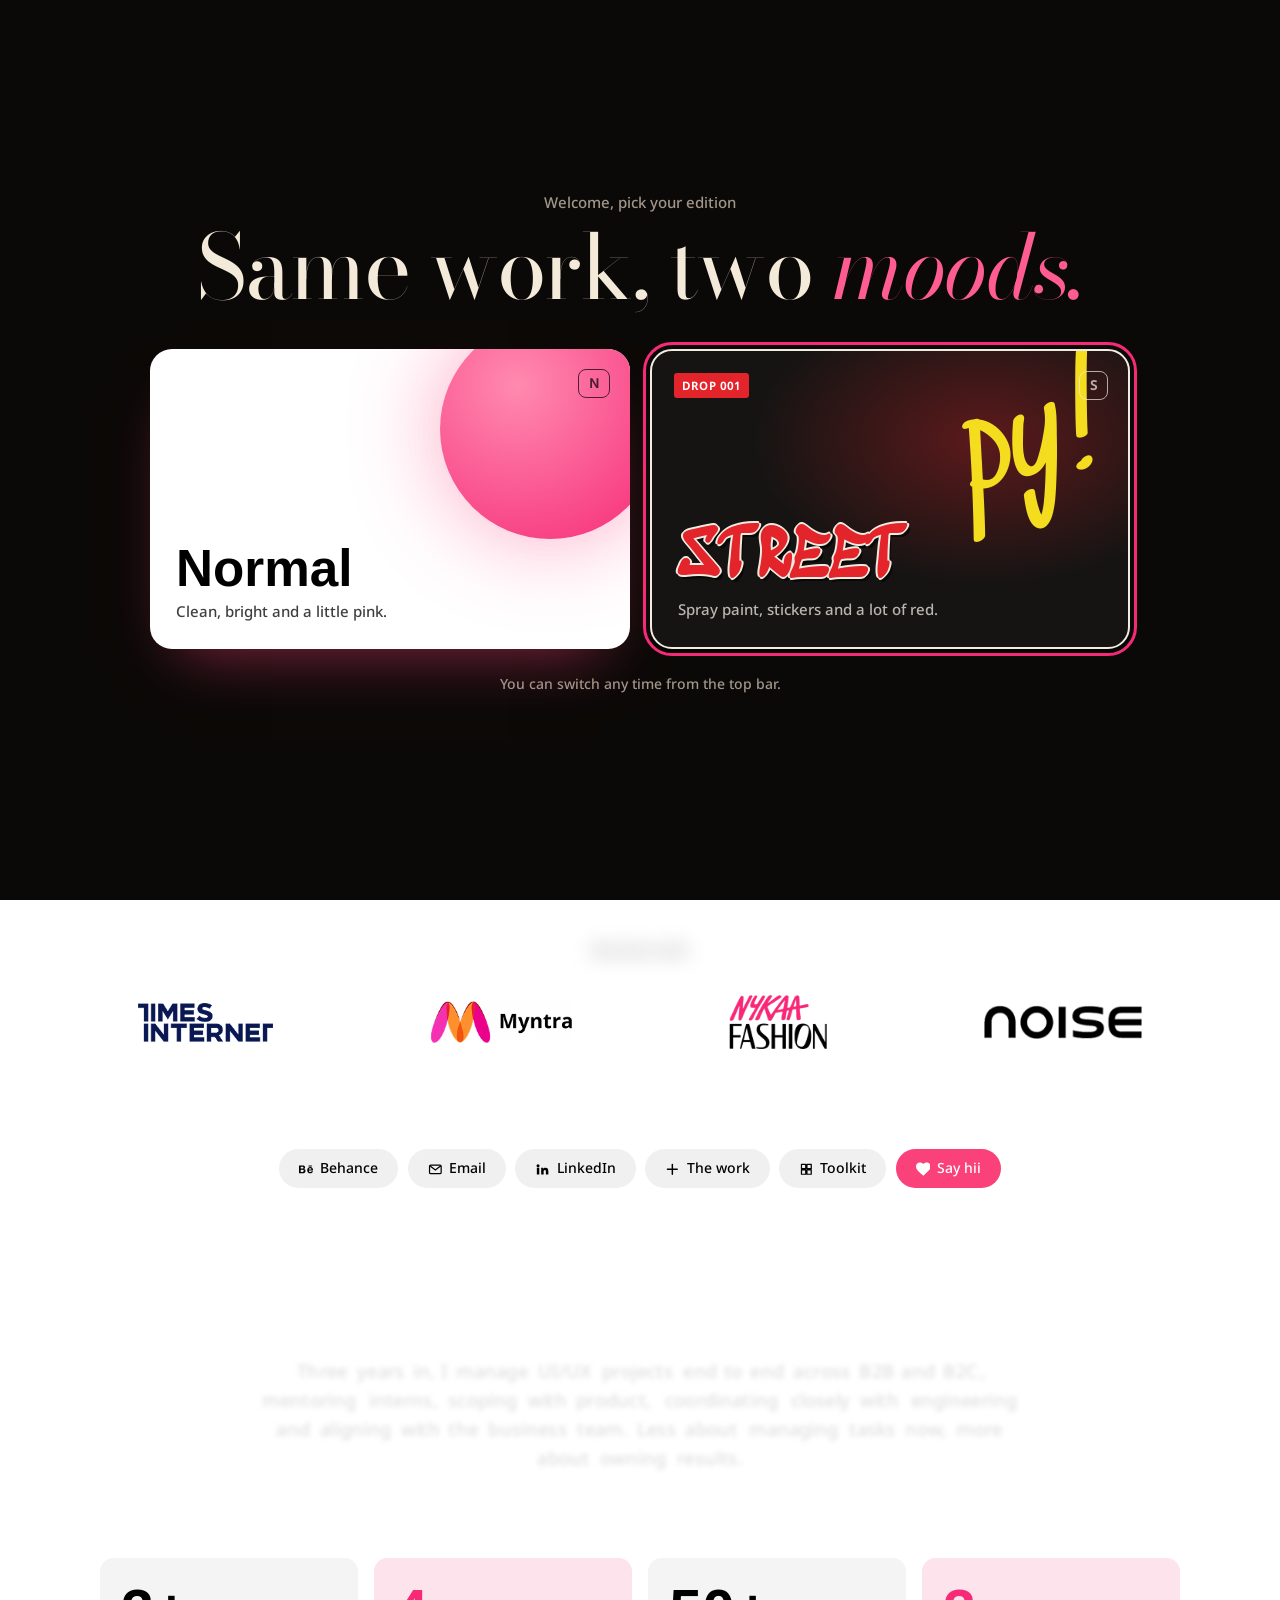
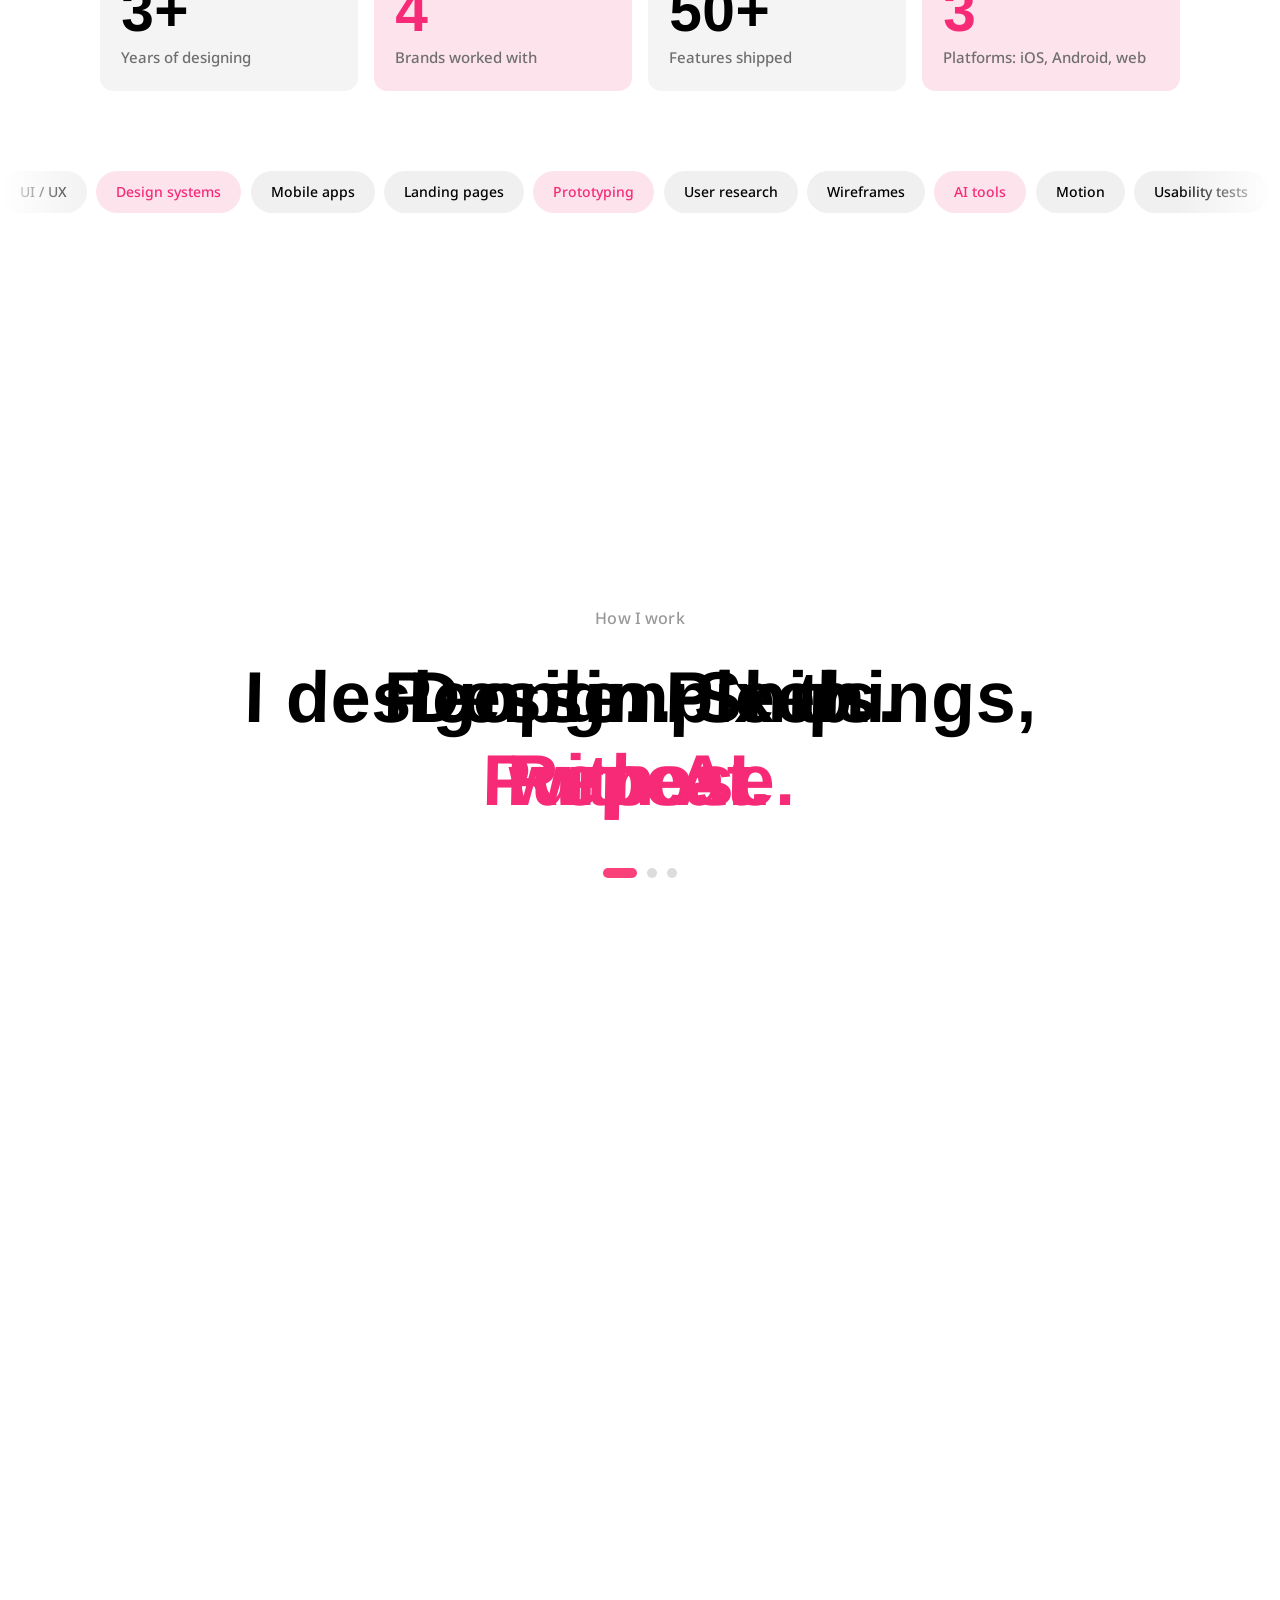
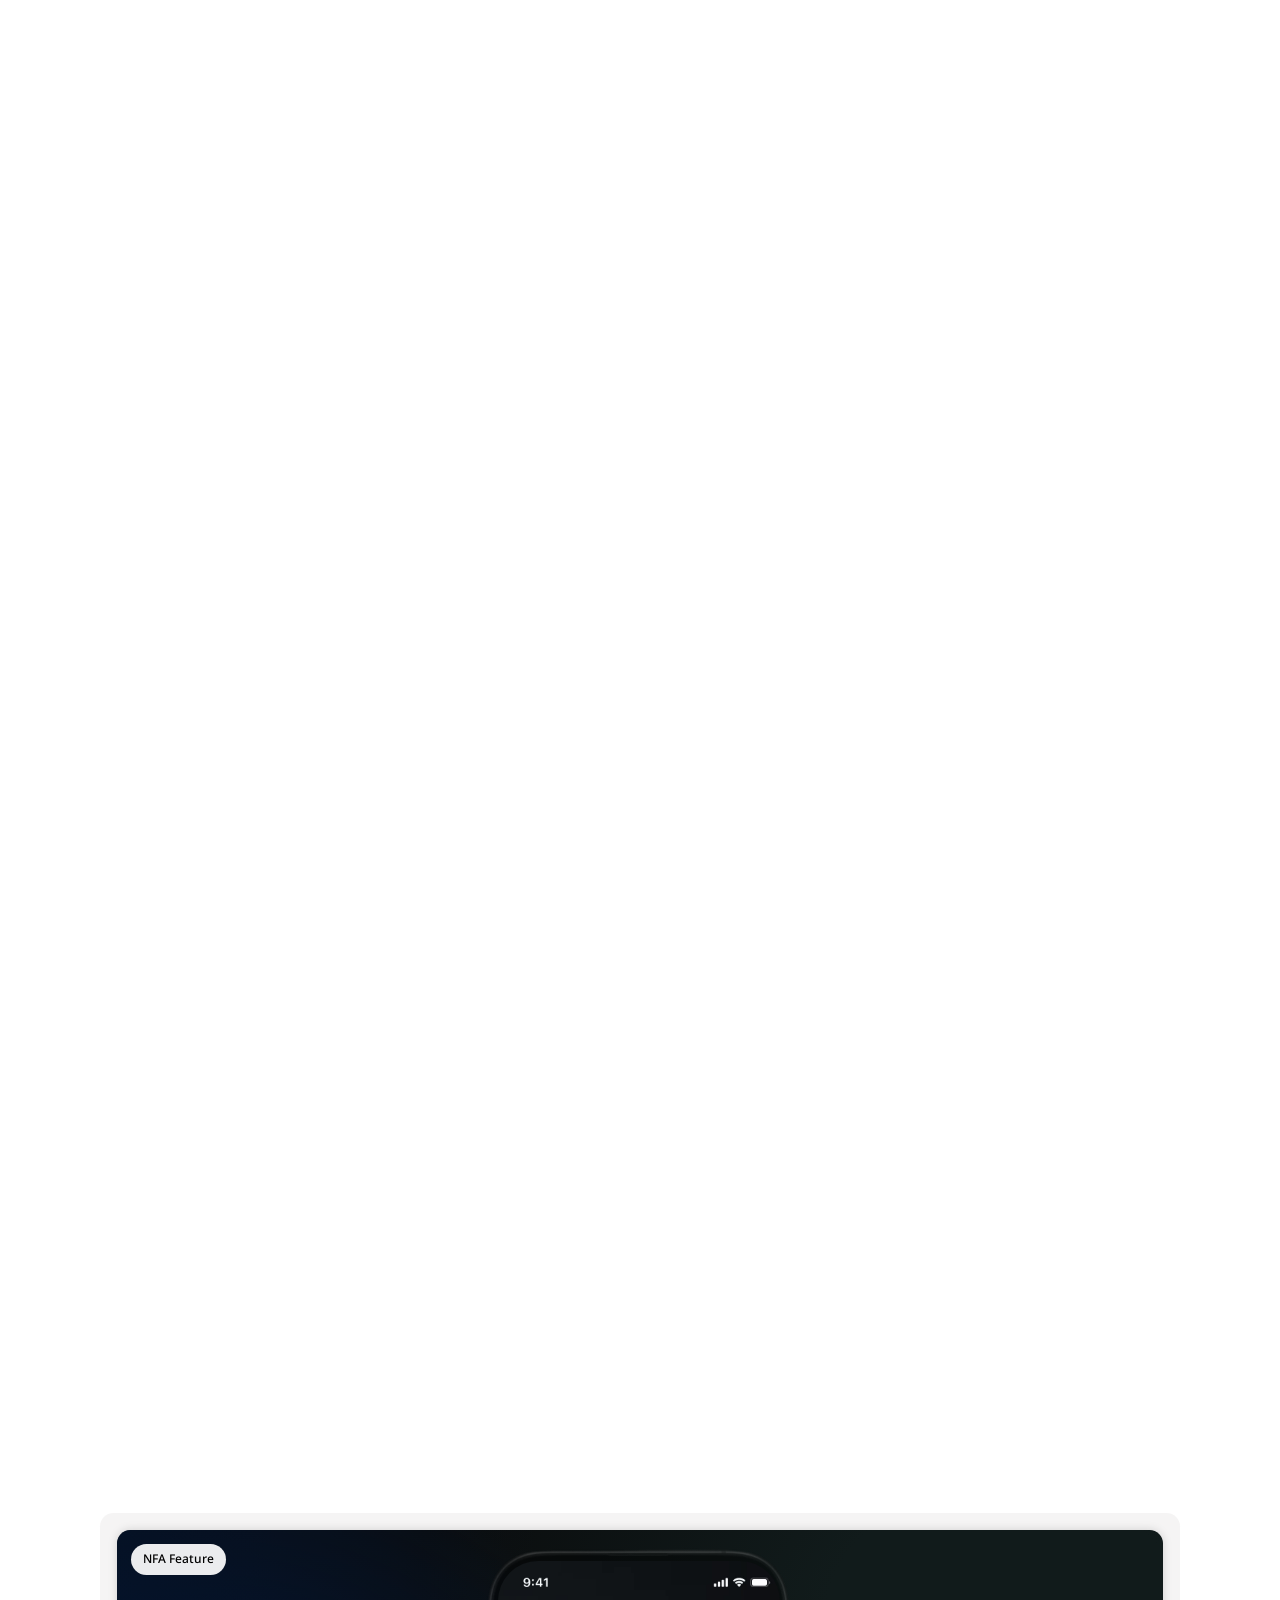
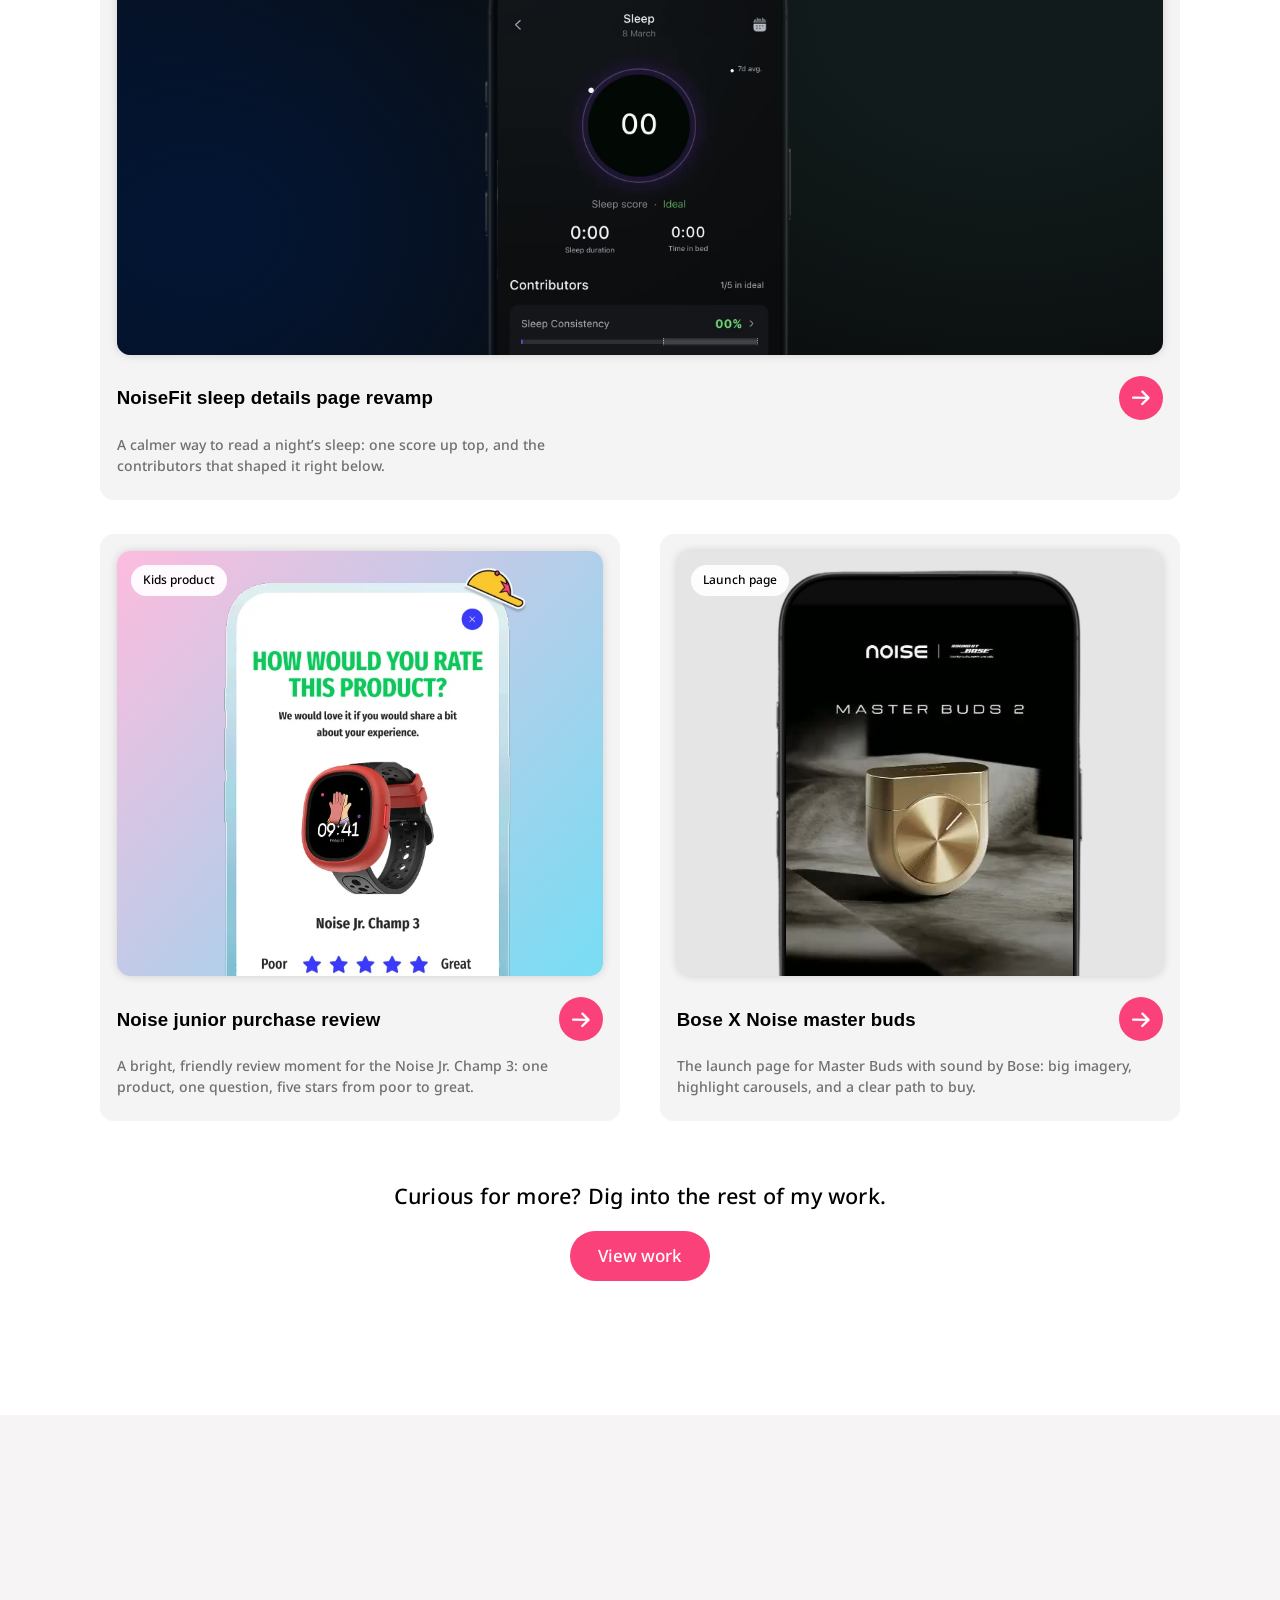
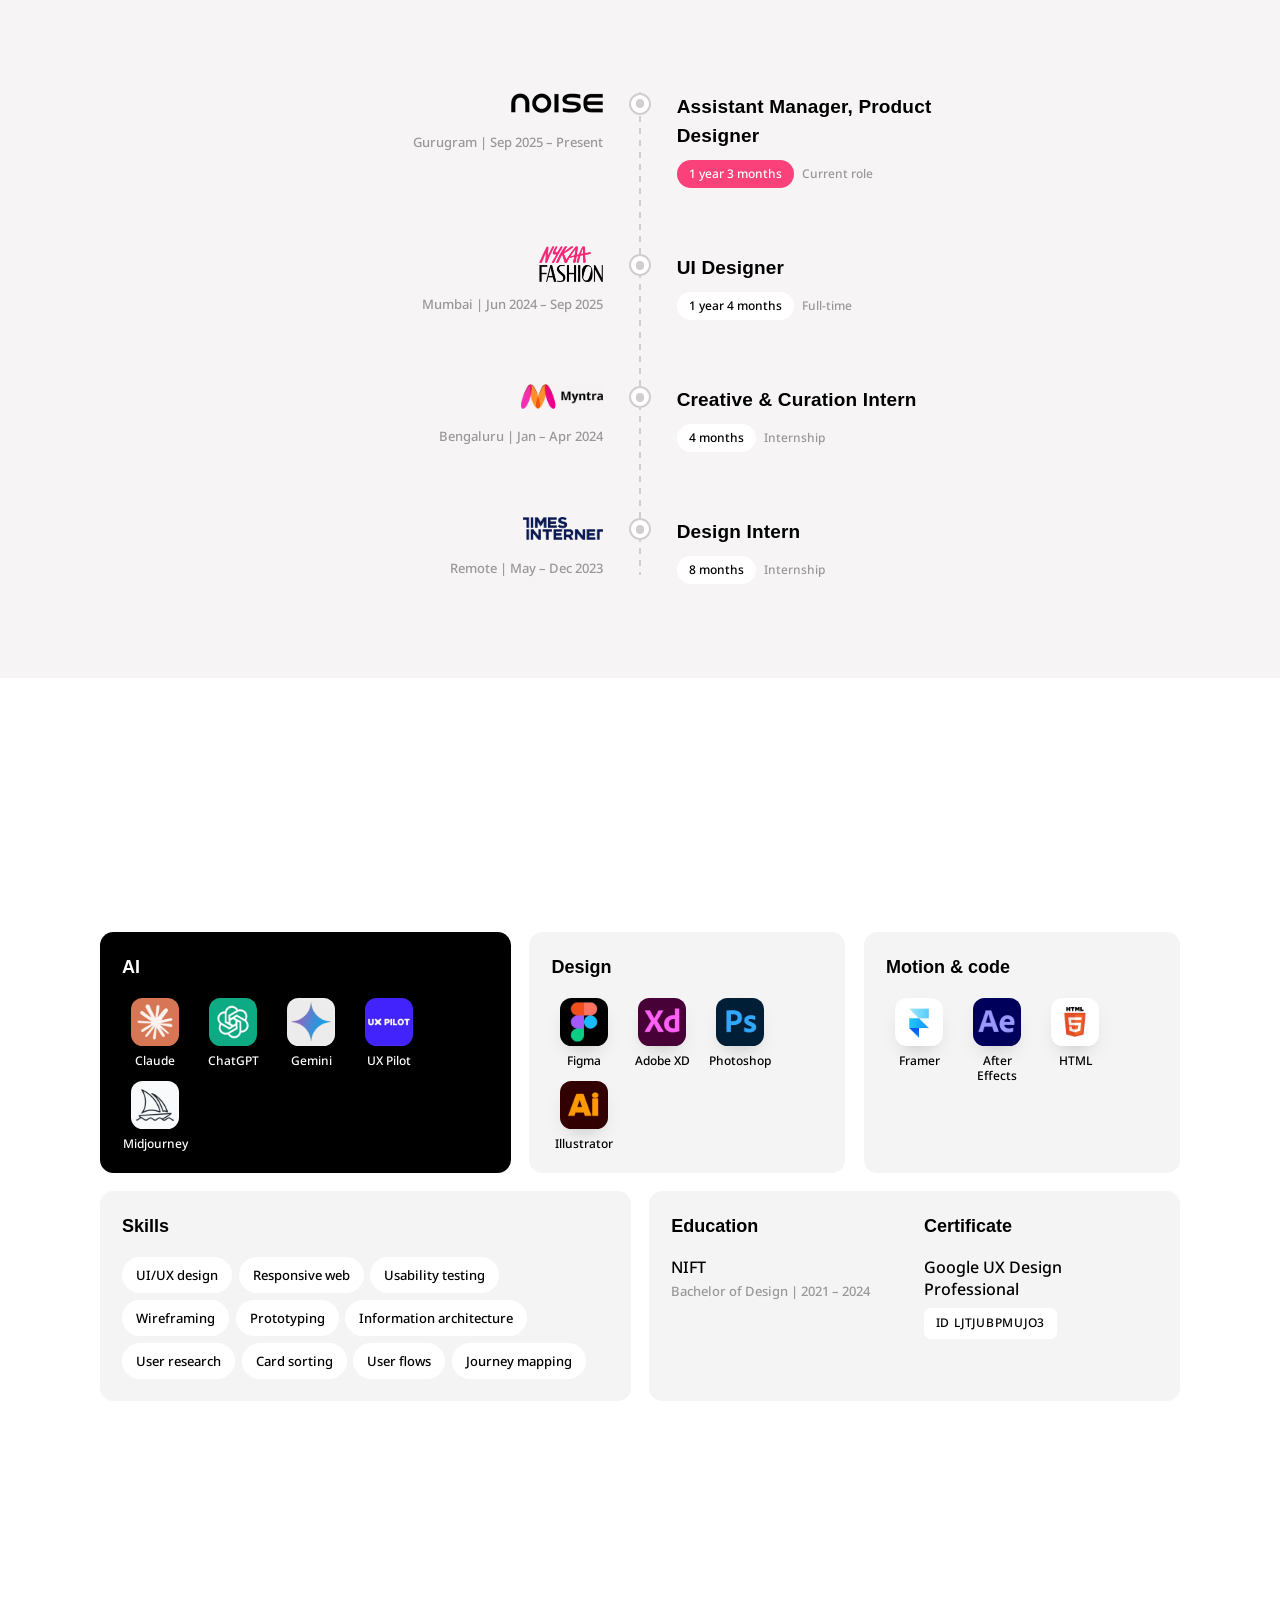
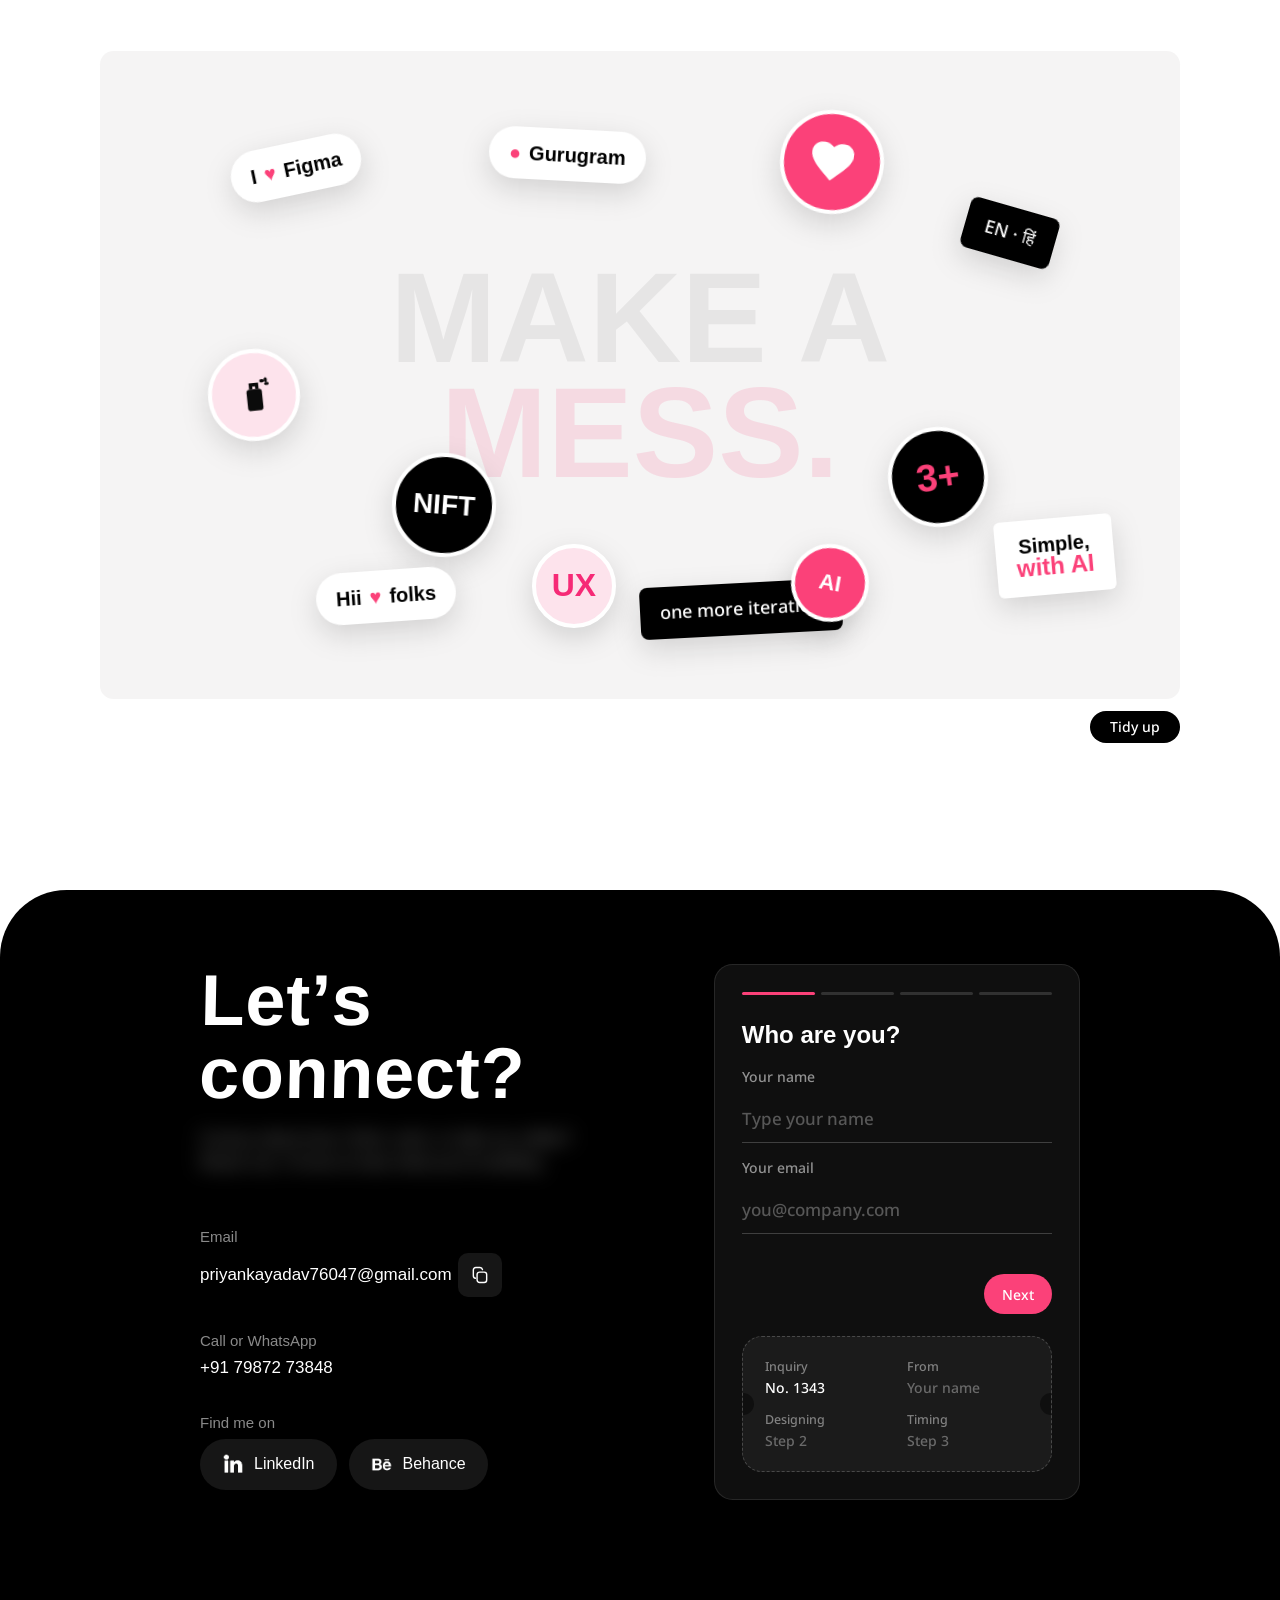
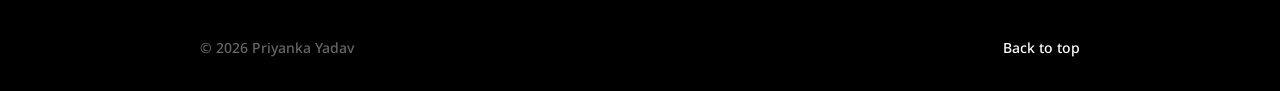
==== commit 77cd3a28: "View work button opens a coming-soon work page with contact and Behance links Co-Authored-By: Claude" ====
--- a/index.html
+++ b/index.html
@@ -274,7 +274,7 @@
     </div>
     <div class="n-more">
       <p data-nchars data-wave>Curious for more? Dig into the rest of my work.</p>
-      <span class="n-pill big n-soon" aria-disabled="true" data-nr style="--d:120ms">Coming soon.....</span>
+      <a class="n-pill big" href="work.html" data-nr style="--d:120ms">View work</a>
     </div>
   </div>
   <div class="wk-box wrap">
@@ -332,7 +332,7 @@
   </div>
   <div class="more">
     <p data-rv>Curious for more? <em>Dig into the rest of my work.</em></p>
-    <span class="btn ghost btn-soon" aria-disabled="true" data-rv style="--d:120ms">Coming soon.....</span>
+    <a class="btn ghost" href="work.html" data-rv style="--d:120ms">View work</a>
   </div>
   </div>
 </section>
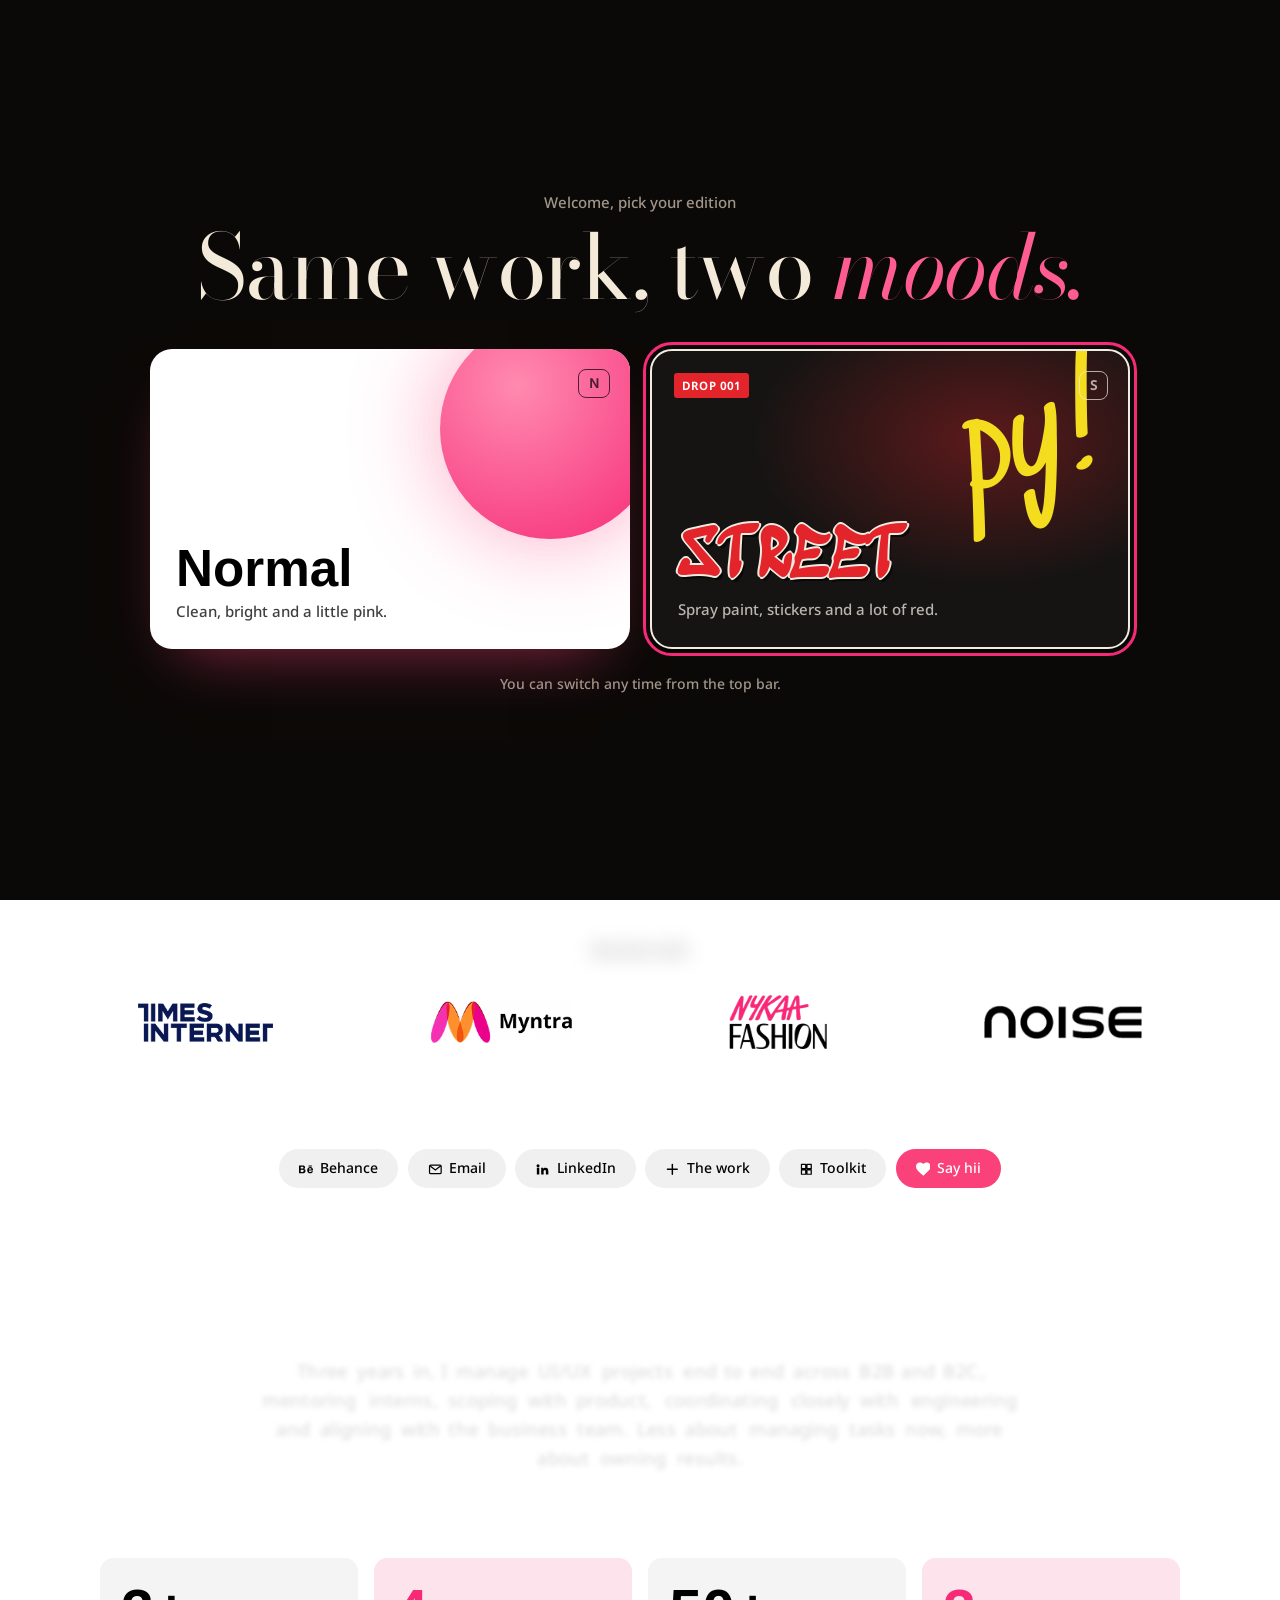
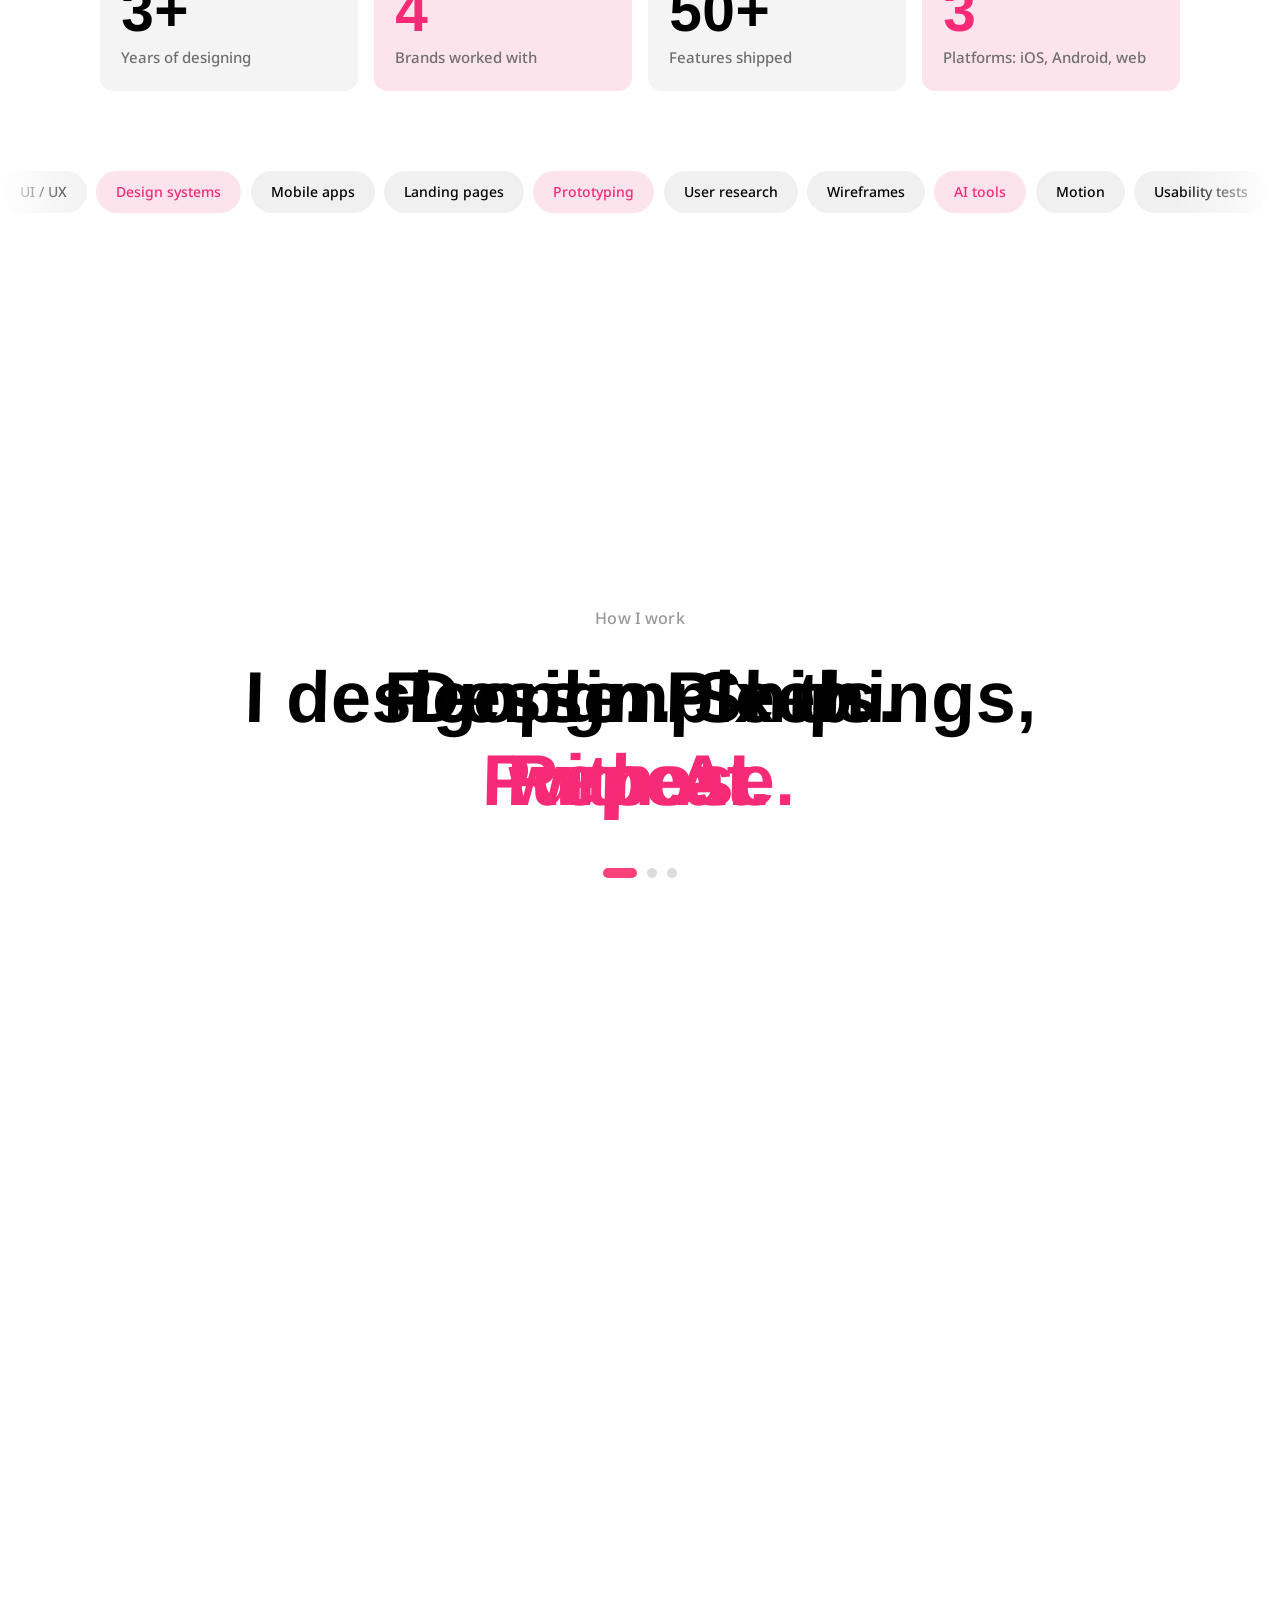
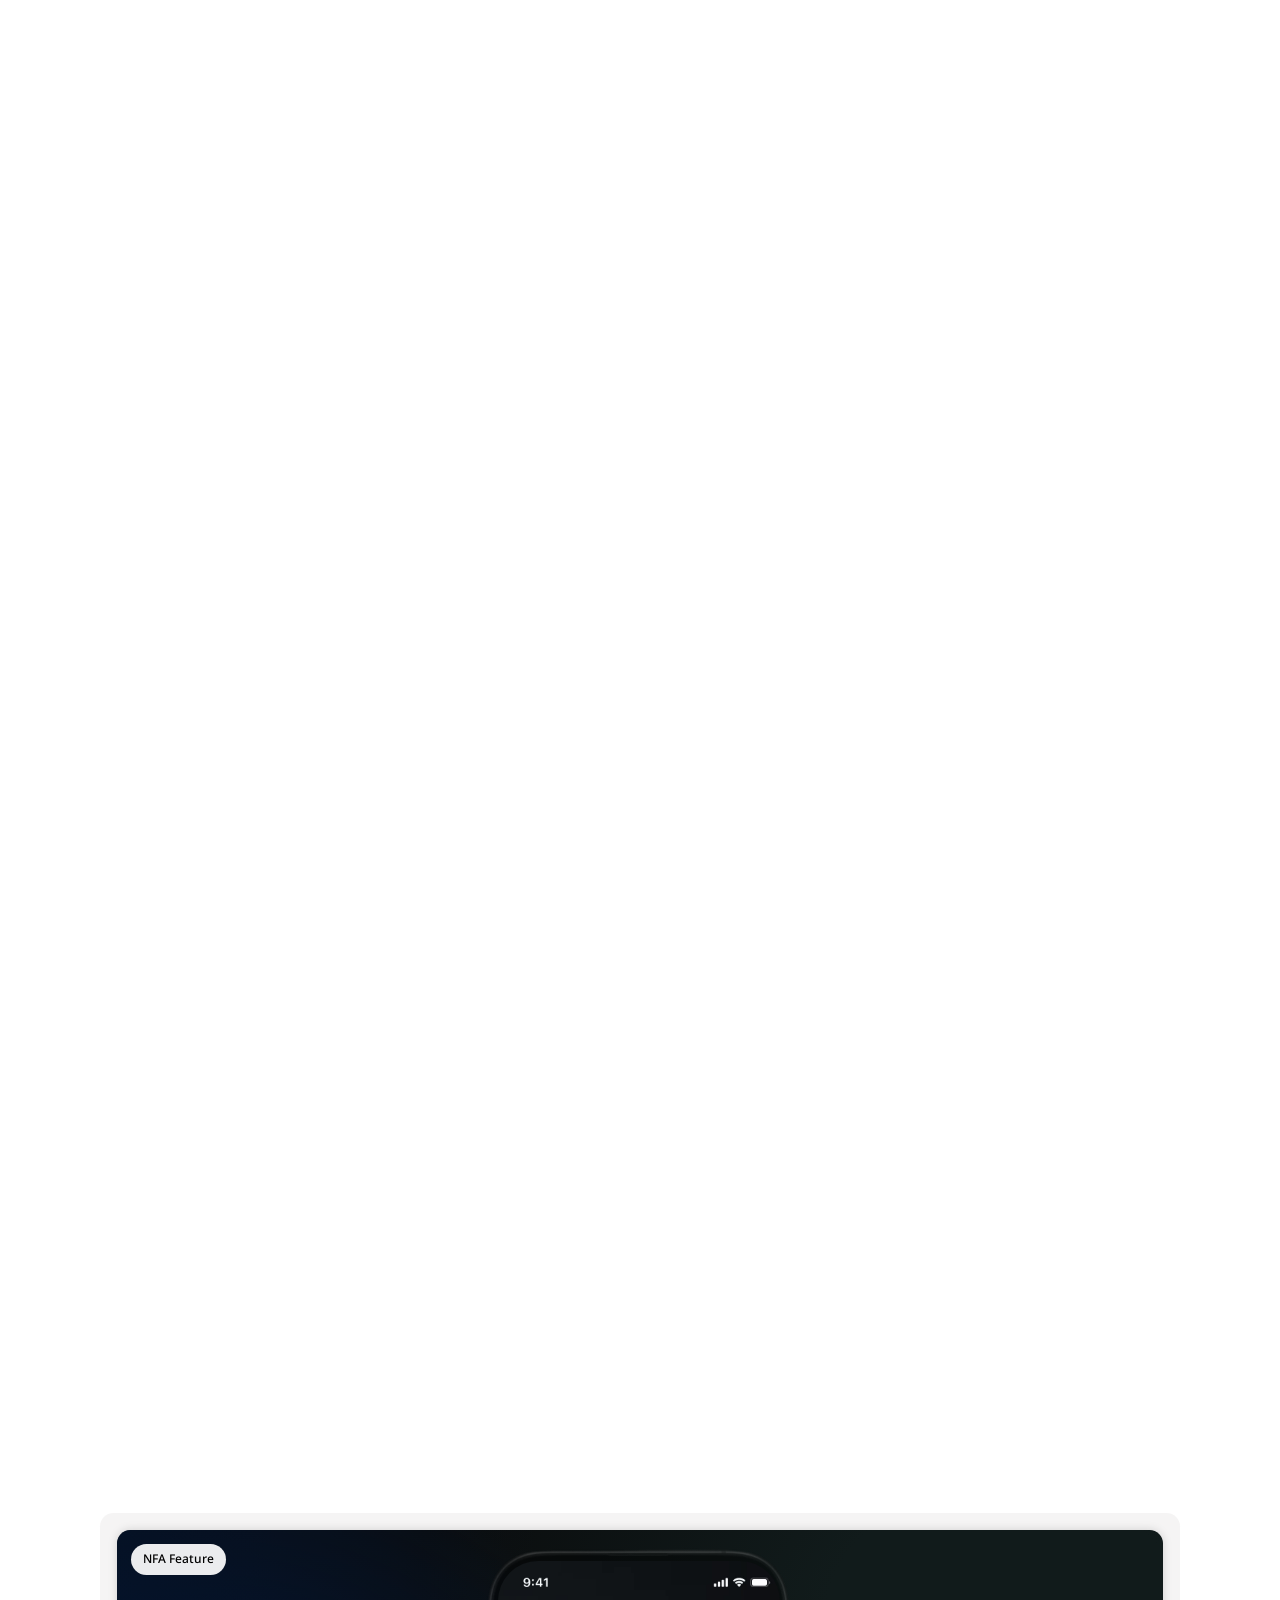
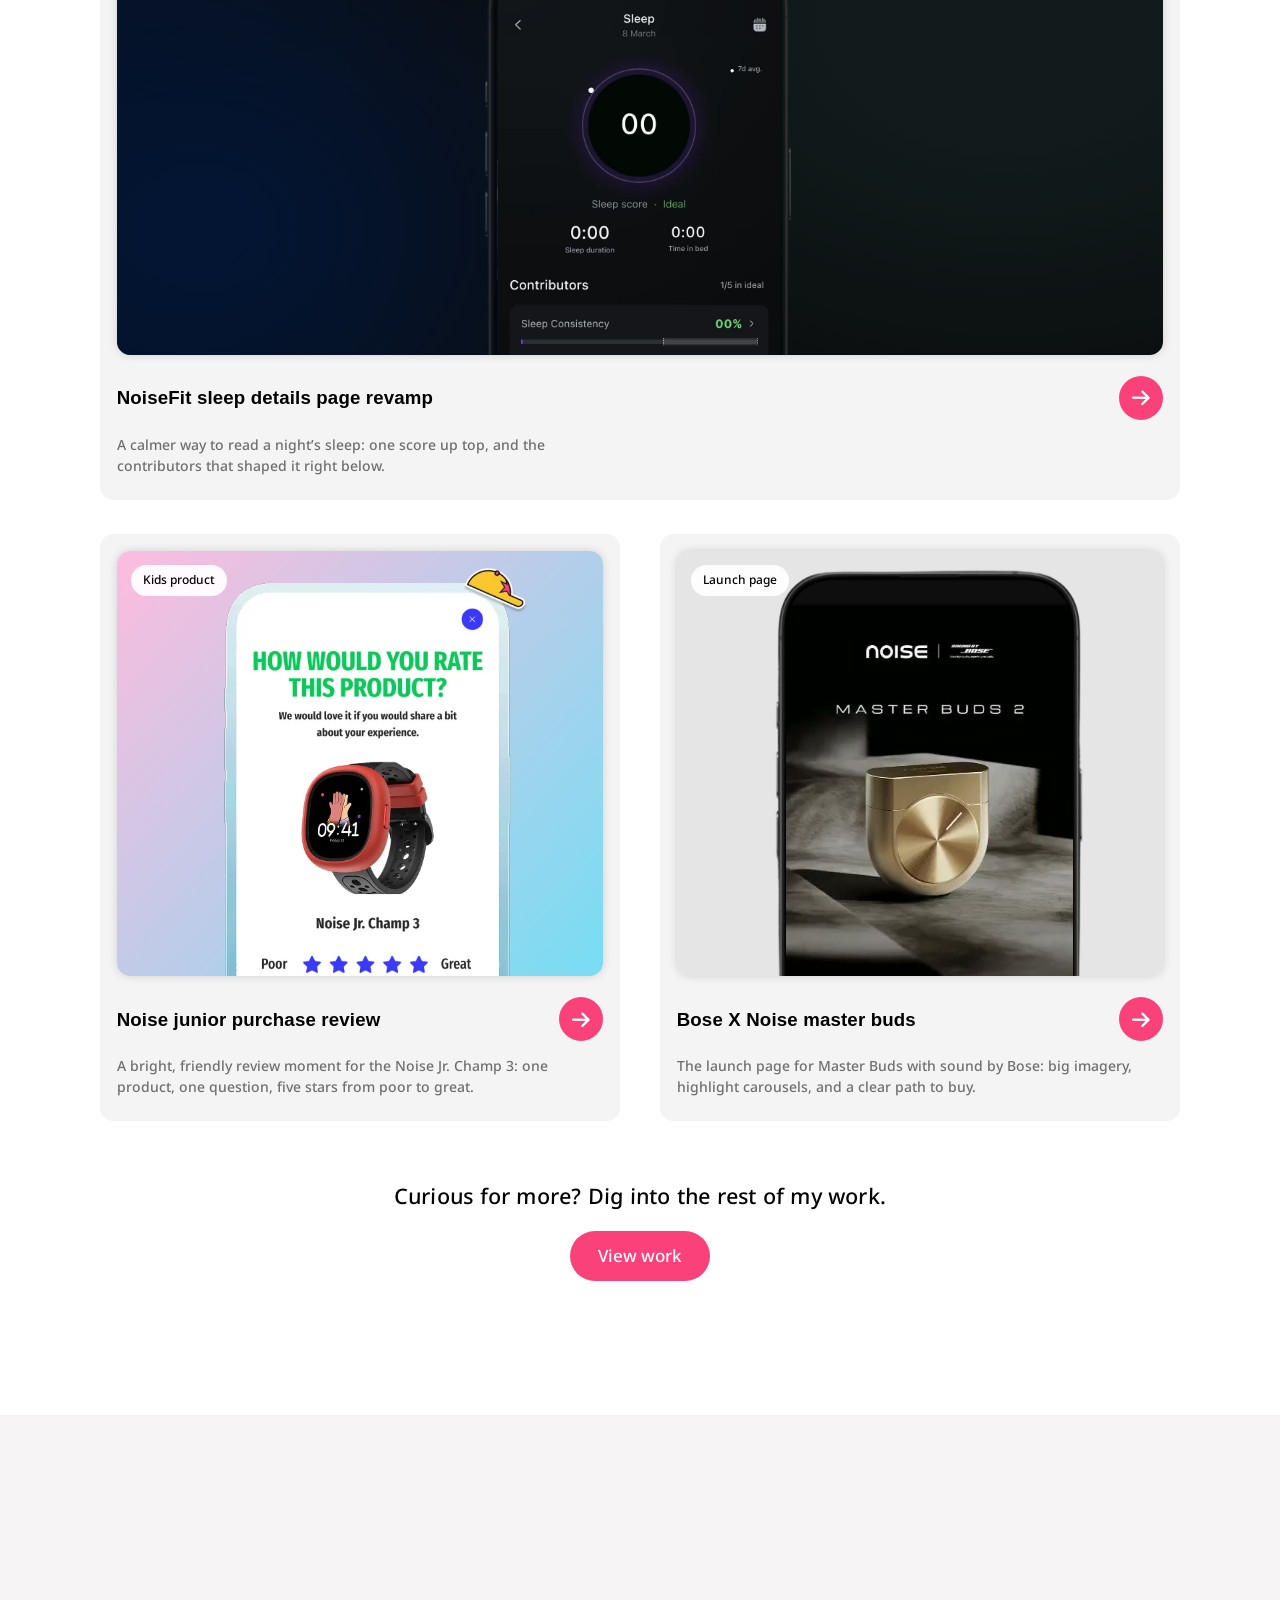
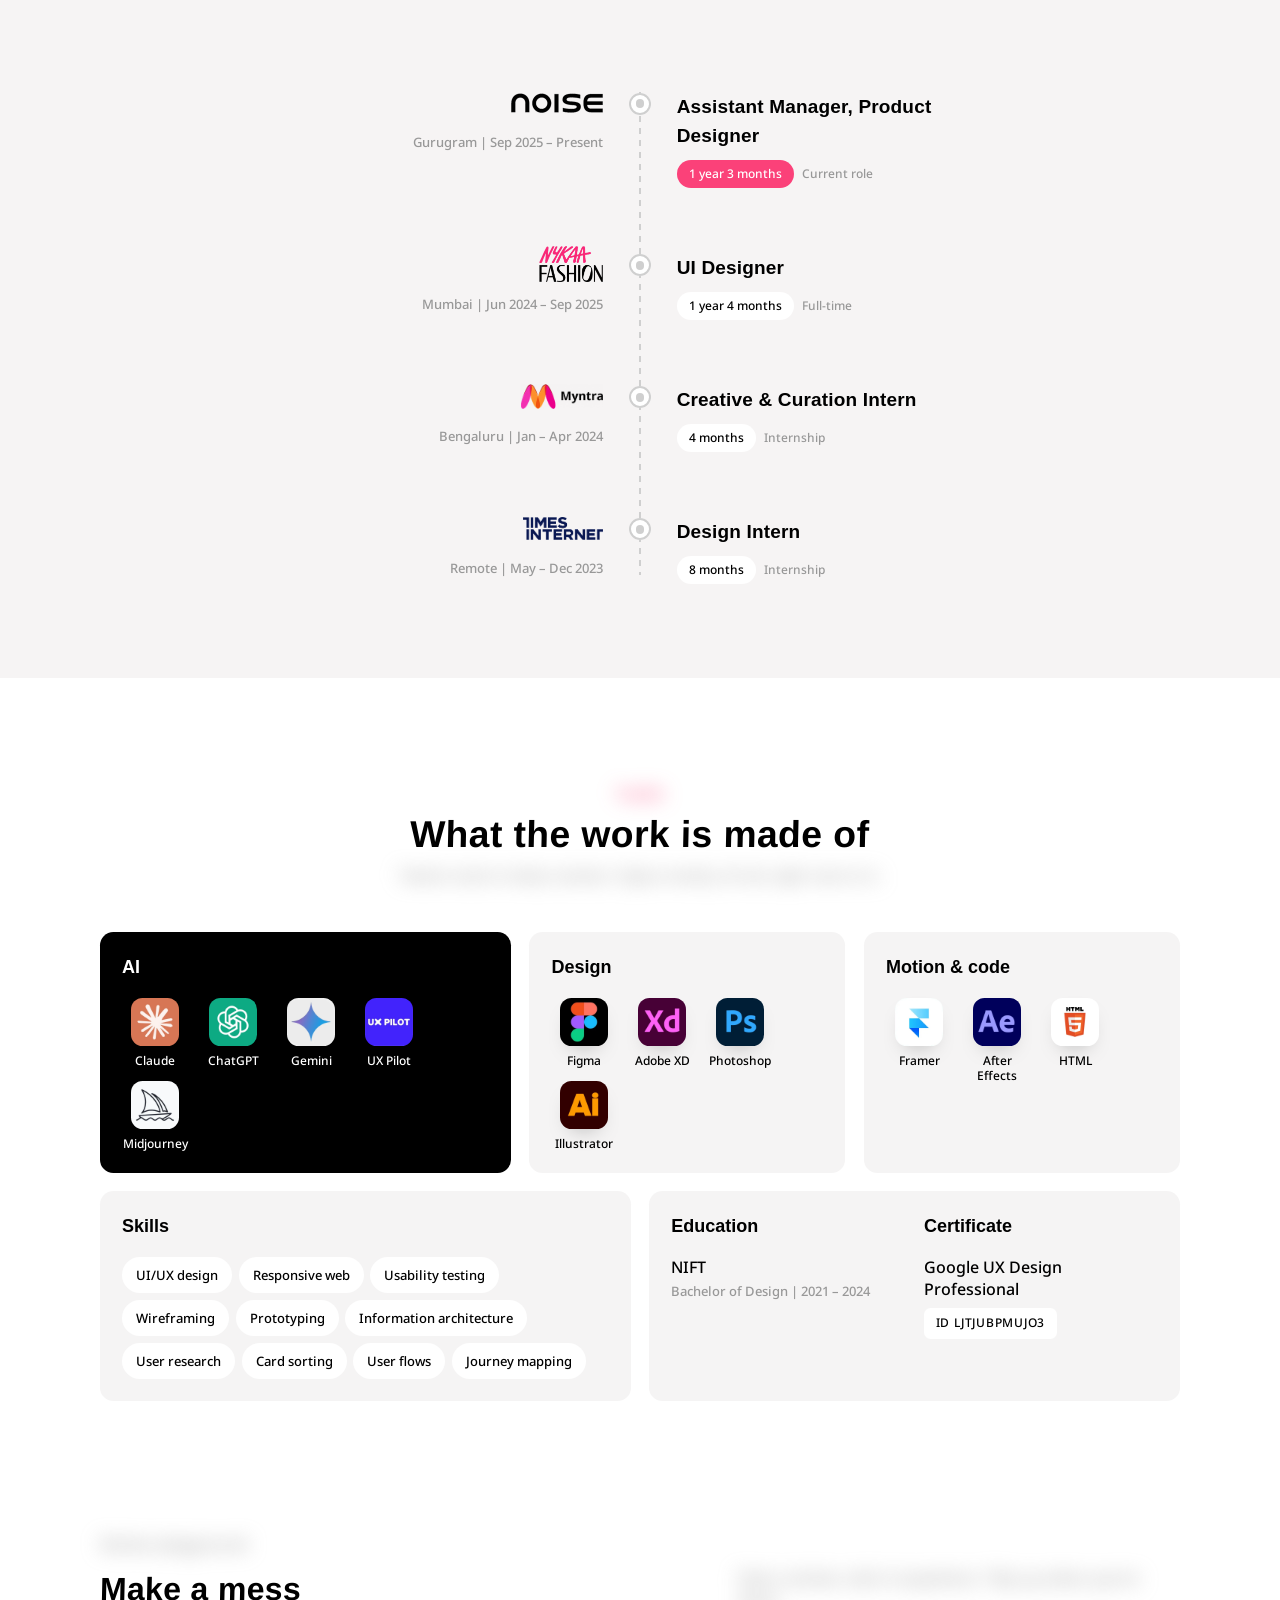
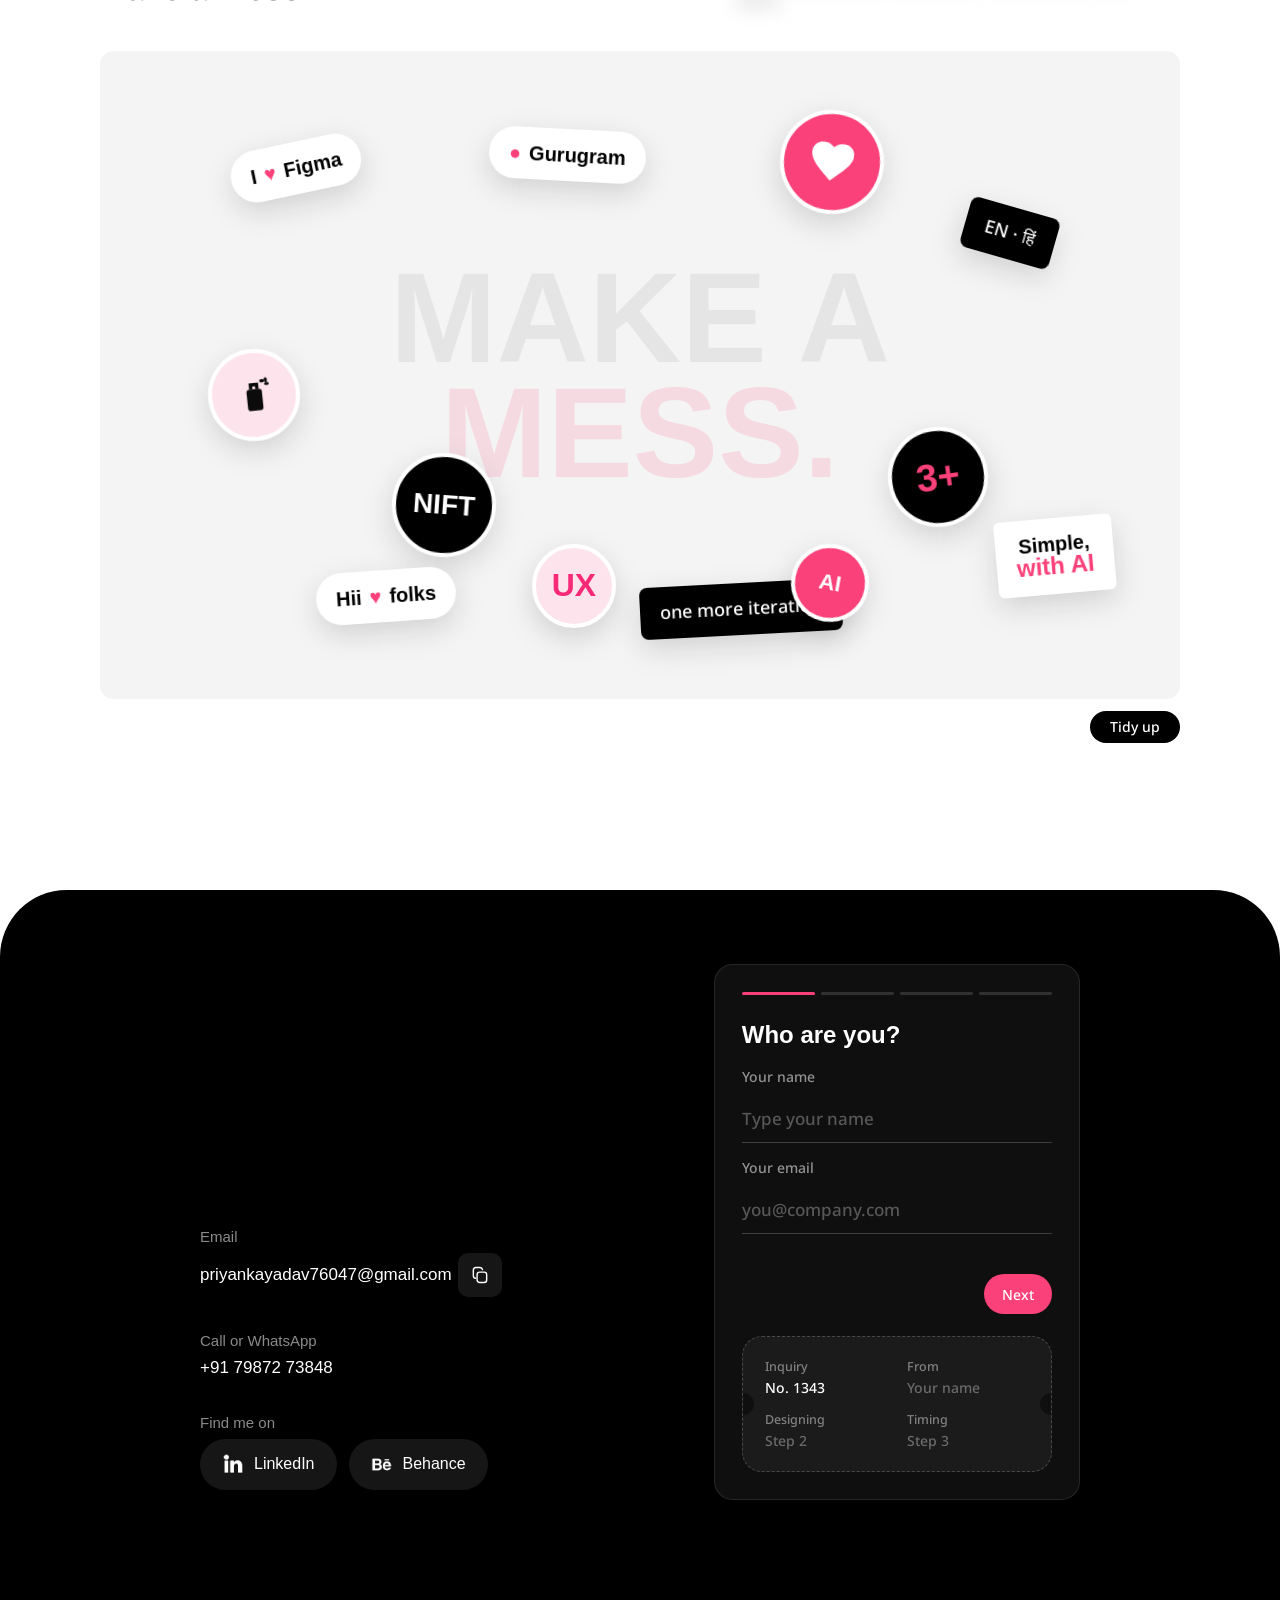
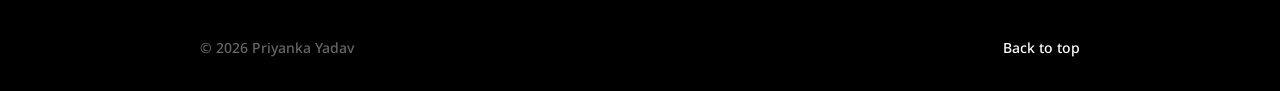
==== commit e5798c3e: "LinkedIn links open the profile page Co-Authored-By: Claude Sonnet 5.5 <noreply@anthropic.com> Claud" ====
--- a/index.html
+++ b/index.html
@@ -157,7 +157,7 @@
 <section class="st-only st-links" id="links" aria-label="Quick links">
   <a class="sb dark" href="https://www.behance.net/priyankayadav40" target="_blank" rel="noopener"><svg viewBox="0 0 24 24" aria-hidden="true"><path fill="currentColor" d="M8.2 11.3c1.1-.5 1.7-1.3 1.7-2.5C9.9 6.5 8.2 5.6 6 5.6H0v12.8h6.2c2.3 0 4.5-1.1 4.5-3.7 0-1.6-.8-2.8-2.5-3.4ZM2.8 7.8h2.6c1 0 1.9.3 1.9 1.4 0 1.1-.7 1.5-1.7 1.5H2.8V7.8Zm2.9 8.4H2.8v-3.5h3c1.2 0 2 .5 2 1.8 0 1.3-.9 1.7-2.1 1.7ZM18.4 8.2c-3 0-5 2.2-5 5.1 0 3 1.9 5.1 5 5.1 2.3 0 3.8-1 4.5-3.3h-2.3c-.3.8-1.3 1.3-2.1 1.3-1.6 0-2.4-.9-2.4-2.5H23c.2-3.1-1.6-5.7-4.6-5.7Zm-2.3 4c.1-1.3.9-2.1 2.2-2.1 1.3 0 2 .8 2.1 2.1h-4.3ZM15.6 5.9h5.4v1.3h-5.4z"/></svg>Behance</a>
   <a class="sb yellow" href="mailto:priyankayadav76047@gmail.com"><svg viewBox="0 0 24 24" fill="none" aria-hidden="true"><rect x="2.5" y="5" width="19" height="14" rx="2" stroke="currentColor" stroke-width="2.2"/><path d="m3 6 9 7 9-7" stroke="currentColor" stroke-width="2.2"/></svg>Email</a>
-  <a class="sb blue" href="https://www.linkedin.com/search/results/people/?keywords=Priyanka%20Yadav%20Noise" target="_blank" rel="noopener"><svg viewBox="0 0 24 24" aria-hidden="true"><path fill="currentColor" d="M4.98 3.5a2.5 2.5 0 1 1 0 5 2.5 2.5 0 0 1 0-5ZM3 9.5h4v11H3v-11Zm6.5 0h3.8v1.6c.6-1 1.9-1.9 3.8-1.9 4 0 4.7 2.5 4.7 5.8v5.5h-4v-4.9c0-1.2 0-2.7-1.7-2.7s-2 1.3-2 2.6v5h-4v-11Z"/></svg>LinkedIn</a>
+  <a class="sb blue" href="https://www.linkedin.com/in/priyanka-yadav-509a52219/" target="_blank" rel="noopener"><svg viewBox="0 0 24 24" aria-hidden="true"><path fill="currentColor" d="M4.98 3.5a2.5 2.5 0 1 1 0 5 2.5 2.5 0 0 1 0-5ZM3 9.5h4v11H3v-11Zm6.5 0h3.8v1.6c.6-1 1.9-1.9 3.8-1.9 4 0 4.7 2.5 4.7 5.8v5.5h-4v-4.9c0-1.2 0-2.7-1.7-2.7s-2 1.3-2 2.6v5h-4v-11Z"/></svg>LinkedIn</a>
   <a class="sb green" href="#toolbox"><svg viewBox="0 0 24 24" fill="none" aria-hidden="true"><circle cx="12" cy="12" r="8" stroke="currentColor" stroke-width="2.2"/><circle cx="12" cy="12" r="2.5" fill="currentColor"/><path d="M12 1v5M12 18v5M1 12h5M18 12h5" stroke="currentColor" stroke-width="2.2"/></svg>Toolbox</a>
   <a class="sb orange" href="#wall"><svg viewBox="0 0 24 24" fill="none" aria-hidden="true"><rect x="7" y="8" width="10" height="14" rx="2" stroke="currentColor" stroke-width="2.2"/><path d="M10 8V5h4v3M16 3h1M19 2v1M19 5h1" stroke="currentColor" stroke-width="2.2" stroke-linecap="round"/></svg>Spray wall</a>
   <a class="sb white" href="#work"><svg viewBox="0 0 24 24" fill="none" aria-hidden="true"><path d="M12 3v18M3 12h18" stroke="currentColor" stroke-width="3" stroke-linecap="round"/></svg>The work</a>
@@ -209,7 +209,7 @@
 <nav class="n-quick gd-only" aria-label="Quick links">
   <a class="n-chip" href="https://www.behance.net/priyankayadav40" target="_blank" rel="noopener" data-nr style="--d:0ms"><svg viewBox="0 0 24 24" aria-hidden="true"><path fill="currentColor" d="M8.2 11.3c1.1-.5 1.7-1.3 1.7-2.5C9.9 6.5 8.2 5.6 6 5.6H0v12.8h6.2c2.3 0 4.5-1.1 4.5-3.7 0-1.6-.8-2.8-2.5-3.4ZM2.8 7.8h2.6c1 0 1.9.3 1.9 1.4 0 1.1-.7 1.5-1.7 1.5H2.8V7.8Zm2.9 8.4H2.8v-3.5h3c1.2 0 2 .5 2 1.8 0 1.3-.9 1.7-2.1 1.7ZM18.4 8.2c-3 0-5 2.2-5 5.1 0 3 1.9 5.1 5 5.1 2.3 0 3.8-1 4.5-3.3h-2.3c-.3.8-1.3 1.3-2.1 1.3-1.6 0-2.4-.9-2.4-2.5H23c.2-3.1-1.6-5.7-4.6-5.7Zm-2.3 4c.1-1.3.9-2.1 2.2-2.1 1.3 0 2 .8 2.1 2.1h-4.3ZM15.6 5.9h5.4v1.3h-5.4z"/></svg>Behance</a>
   <a class="n-chip" href="mailto:priyankayadav76047@gmail.com" data-nr style="--d:60ms"><svg viewBox="0 0 24 24" fill="none" aria-hidden="true"><rect x="2.5" y="5" width="19" height="14" rx="2" stroke="currentColor" stroke-width="2"/><path d="m3 6 9 7 9-7" stroke="currentColor" stroke-width="2"/></svg>Email</a>
-  <a class="n-chip" href="https://www.linkedin.com/search/results/people/?keywords=Priyanka%20Yadav%20Noise" target="_blank" rel="noopener" data-nr style="--d:120ms"><svg viewBox="0 0 24 24" aria-hidden="true"><path fill="currentColor" d="M4.98 3.5a2.5 2.5 0 1 1 0 5 2.5 2.5 0 0 1 0-5ZM3 9.5h4v11H3v-11Zm6.5 0h3.8v1.6c.6-1 1.9-1.9 3.8-1.9 4 0 4.7 2.5 4.7 5.8v5.5h-4v-4.9c0-1.2 0-2.7-1.7-2.7s-2 1.3-2 2.6v5h-4v-11Z"/></svg>LinkedIn</a>
+  <a class="n-chip" href="https://www.linkedin.com/in/priyanka-yadav-509a52219/" target="_blank" rel="noopener" data-nr style="--d:120ms"><svg viewBox="0 0 24 24" aria-hidden="true"><path fill="currentColor" d="M4.98 3.5a2.5 2.5 0 1 1 0 5 2.5 2.5 0 0 1 0-5ZM3 9.5h4v11H3v-11Zm6.5 0h3.8v1.6c.6-1 1.9-1.9 3.8-1.9 4 0 4.7 2.5 4.7 5.8v5.5h-4v-4.9c0-1.2 0-2.7-1.7-2.7s-2 1.3-2 2.6v5h-4v-11Z"/></svg>LinkedIn</a>
   <a class="n-chip" href="#work" data-nr style="--d:180ms"><svg viewBox="0 0 24 24" fill="none" aria-hidden="true"><path d="M12 4v16M4 12h16" stroke="currentColor" stroke-width="2.4" stroke-linecap="round"/></svg>The work</a>
   <a class="n-chip" href="#toolbox" data-nr style="--d:240ms"><svg viewBox="0 0 24 24" fill="none" aria-hidden="true"><path d="M4 4h7v7H4zM13 4h7v7h-7zM4 13h7v7H4zM13 13h7v7h-7z" stroke="currentColor" stroke-width="2" stroke-linejoin="round"/></svg>Toolkit</a>
   <a class="n-chip pink" href="#contact" data-nr style="--d:360ms"><svg viewBox="0 0 24 22" aria-hidden="true"><path fill="currentColor" d="M12 21.6 10.3 20C4.2 14.5 0 10.7 0 6.2 0 2.6 2.8 0 6.4 0c2 0 4 .9 5.6 2.4C13.6.9 15.6 0 17.6 0 21.2 0 24 2.6 24 6.2c0 4.5-4.2 8.3-10.3 13.8Z"/></svg>Say hii</a>
@@ -610,7 +610,7 @@
       <div class="field" data-rv><span class="k">Email</span><span class="v"><a href="mailto:priyankayadav76047@gmail.com" id="email">priyankayadav76047@gmail.com</a><button class="copy" id="copyBtn" aria-label="Copy email address"><svg viewBox="0 0 24 24" fill="none" aria-hidden="true"><rect x="8.5" y="8.5" width="11.5" height="12.5" rx="3" stroke="currentColor" stroke-width="1.7"/><path d="M15 5.5C14.7 4 13.7 3 12 3H7C5.2 3 4 4.3 4 6.1v6.7c0 1.7 1 2.9 2.5 3.1" stroke="currentColor" stroke-width="1.7" stroke-linecap="round"/></svg></button></span></div>
       <div class="field" data-rv style="--d:80ms"><span class="k">Call or WhatsApp</span><span class="v"><a href="tel:+917987273848">+91 79872 73848</a></span></div>
       <div class="field" data-rv style="--d:160ms"><span class="k">Find me on</span>
-        <div class="socials"><a href="https://www.linkedin.com/search/results/people/?keywords=Priyanka%20Yadav%20Noise" target="_blank" rel="noopener" data-magnet><img src="assets/icons/social/linkedin.webp" alt="">LinkedIn</a><a href="https://www.behance.net/priyankayadav40" target="_blank" rel="noopener" data-magnet><img src="assets/icons/social/behance.webp" alt="">Behance</a></div></div>
+        <div class="socials"><a href="https://www.linkedin.com/in/priyanka-yadav-509a52219/" target="_blank" rel="noopener" data-magnet><img src="assets/icons/social/linkedin.webp" alt="">LinkedIn</a><a href="https://www.behance.net/priyankayadav40" target="_blank" rel="noopener" data-magnet><img src="assets/icons/social/behance.webp" alt="">Behance</a></div></div>
       <div class="clock st-only" data-rv style="--d:220ms"><span>Gurugram <b id="istClock">--:--</b></span><span id="yourTime">Your time <b>--:--</b></span></div>
     </div>
 
@@ -671,7 +671,7 @@
   <div class="f-cols">
     <div><p>Designing simple things for people, from Gurugram.</p></div>
     <div><h4>Index</h4><a href="#home">Home</a><a href="#work">Work</a><a href="#experience">Experience</a><a href="#toolbox">Toolbox</a><a class="st-only" href="#wall">The wall</a><a href="#contact">Contact</a></div>
-    <div><h4>Elsewhere</h4><a href="https://www.behance.net/priyankayadav40" target="_blank" rel="noopener">Behance</a><a href="https://www.linkedin.com/search/results/people/?keywords=Priyanka%20Yadav%20Noise" target="_blank" rel="noopener">LinkedIn</a><a href="mailto:priyankayadav76047@gmail.com">Email</a>
+    <div><h4>Elsewhere</h4><a href="https://www.behance.net/priyankayadav40" target="_blank" rel="noopener">Behance</a><a href="https://www.linkedin.com/in/priyanka-yadav-509a52219/" target="_blank" rel="noopener">LinkedIn</a><a href="mailto:priyankayadav76047@gmail.com">Email</a>
       <div class="fstk st-only" aria-hidden="true"><span class="sb yellow sm" style="left:0;top:20px;--rt:-8deg;border-radius:999px">I ♥ design</span><span class="circ" style="position:absolute;left:150px;top:0;width:78px;height:78px;border-radius:50%;background:#2f5bff;border:4px solid #f1ece2;display:grid;place-items:center;font-family:var(--tag);font-size:34px;color:#fff;transform:rotate(8deg)">3+</span><span class="hello" style="left:70px;top:80px"><b>Hello</b><small>my name is</small><span>Priyanka</span></span></div></div>
     <div class="st-only"><div class="paper fnote"><i class="tape tc" style="--tw:80px"></i>No ads, no analytics, no trackers. Designed by Priyanka, in Gurugram, built with a little help from AI.</div></div>
   </div>
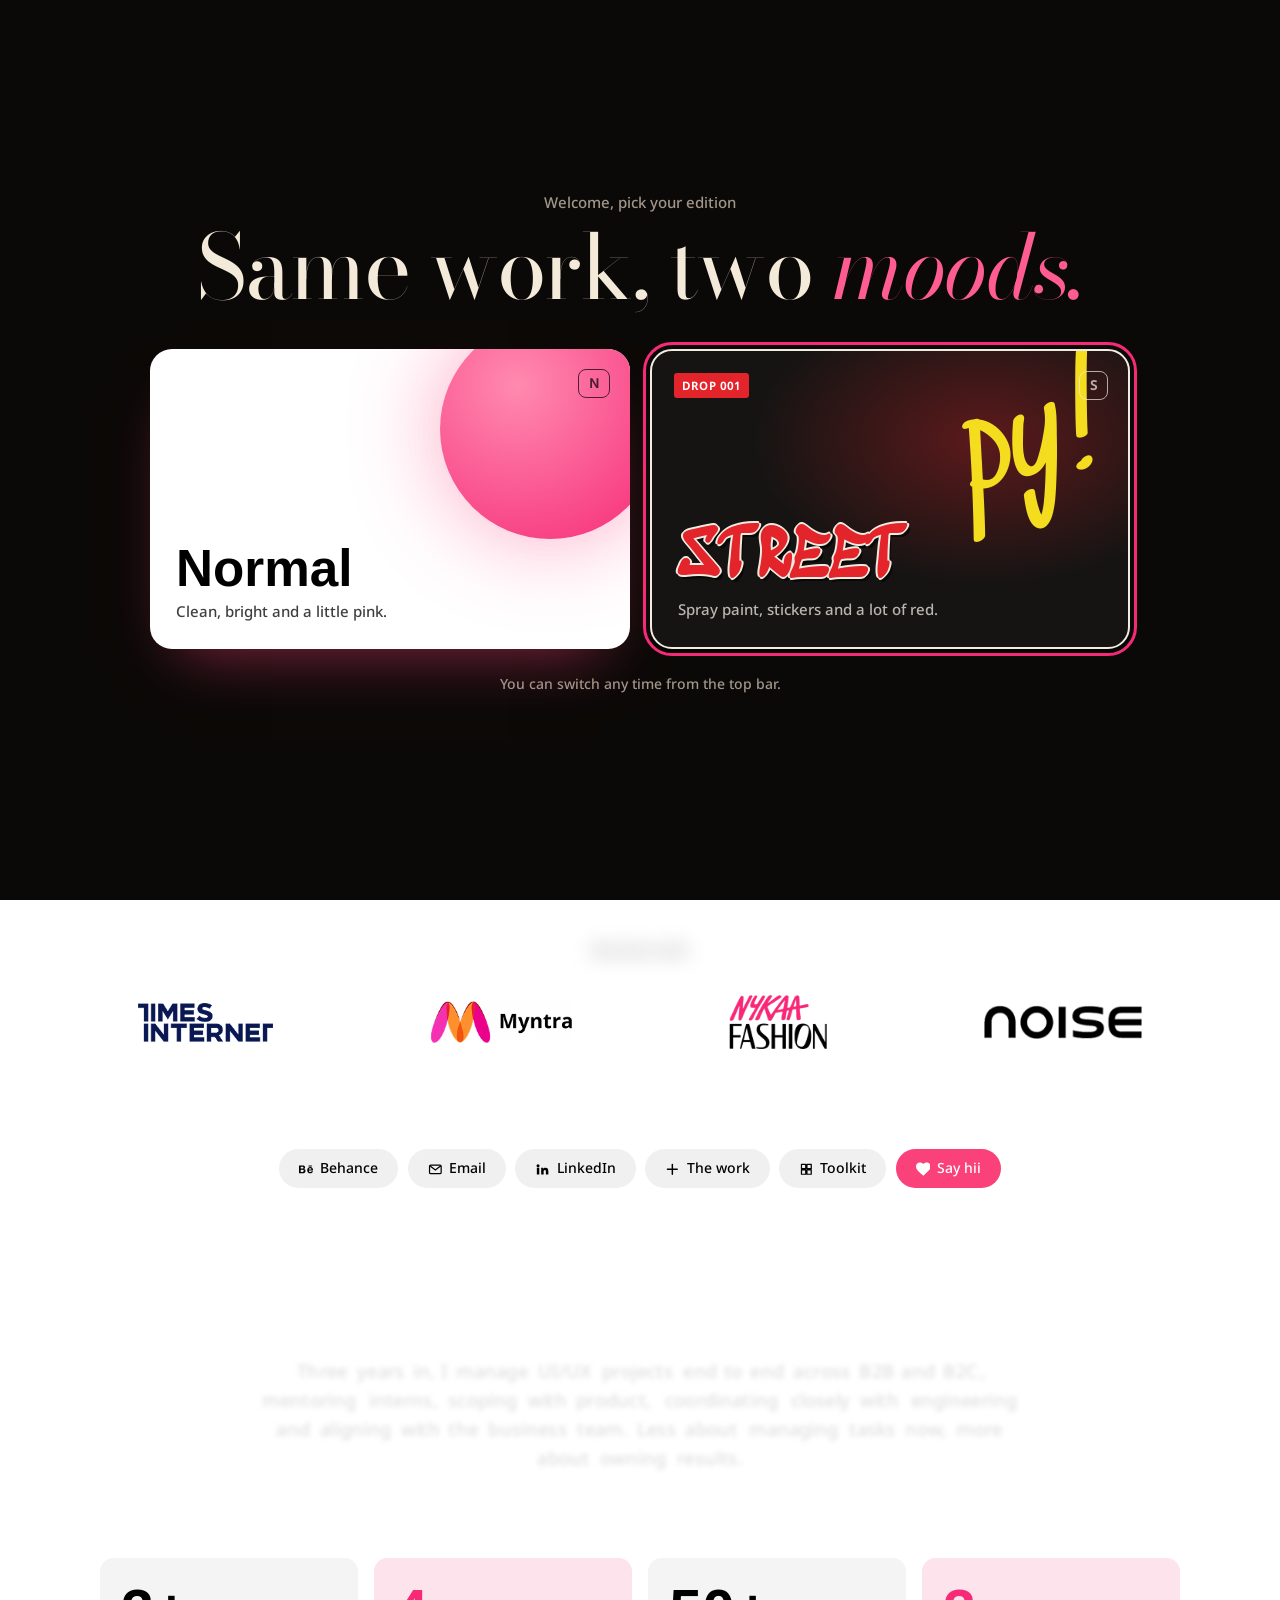
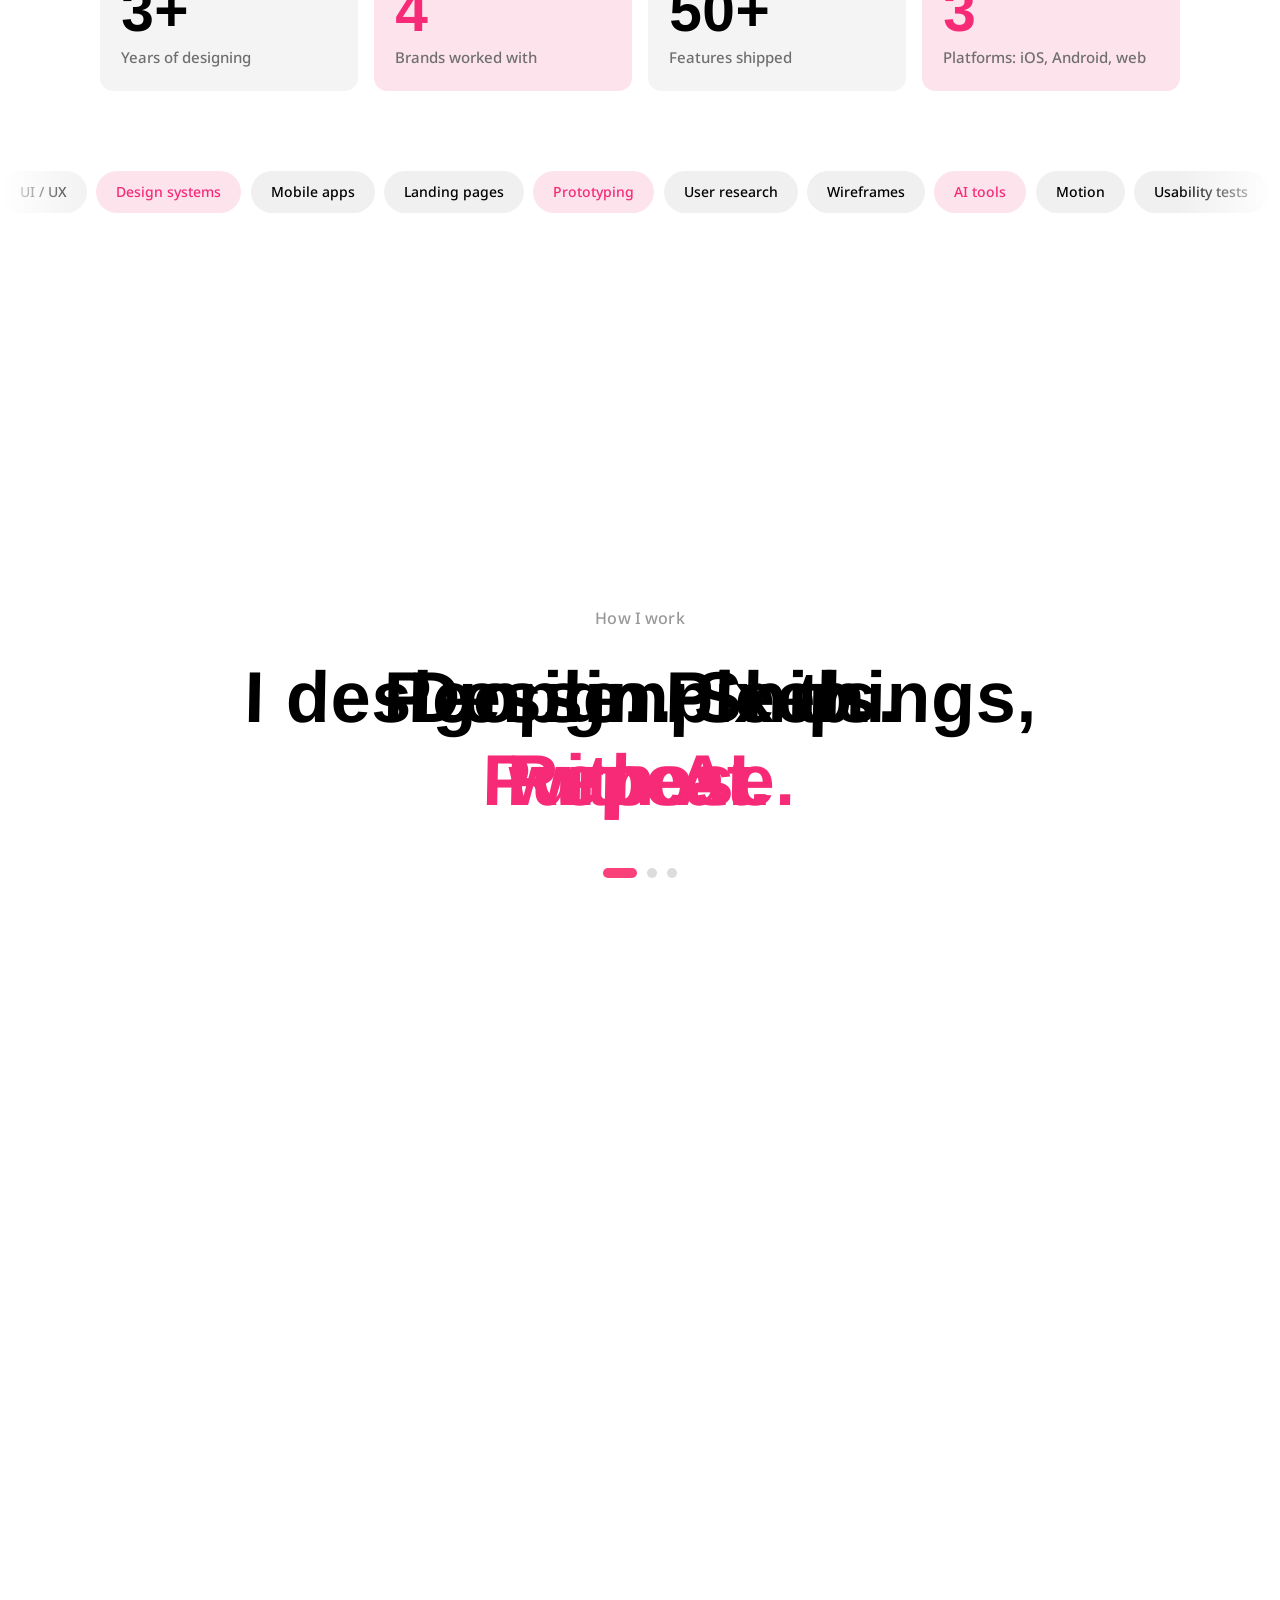
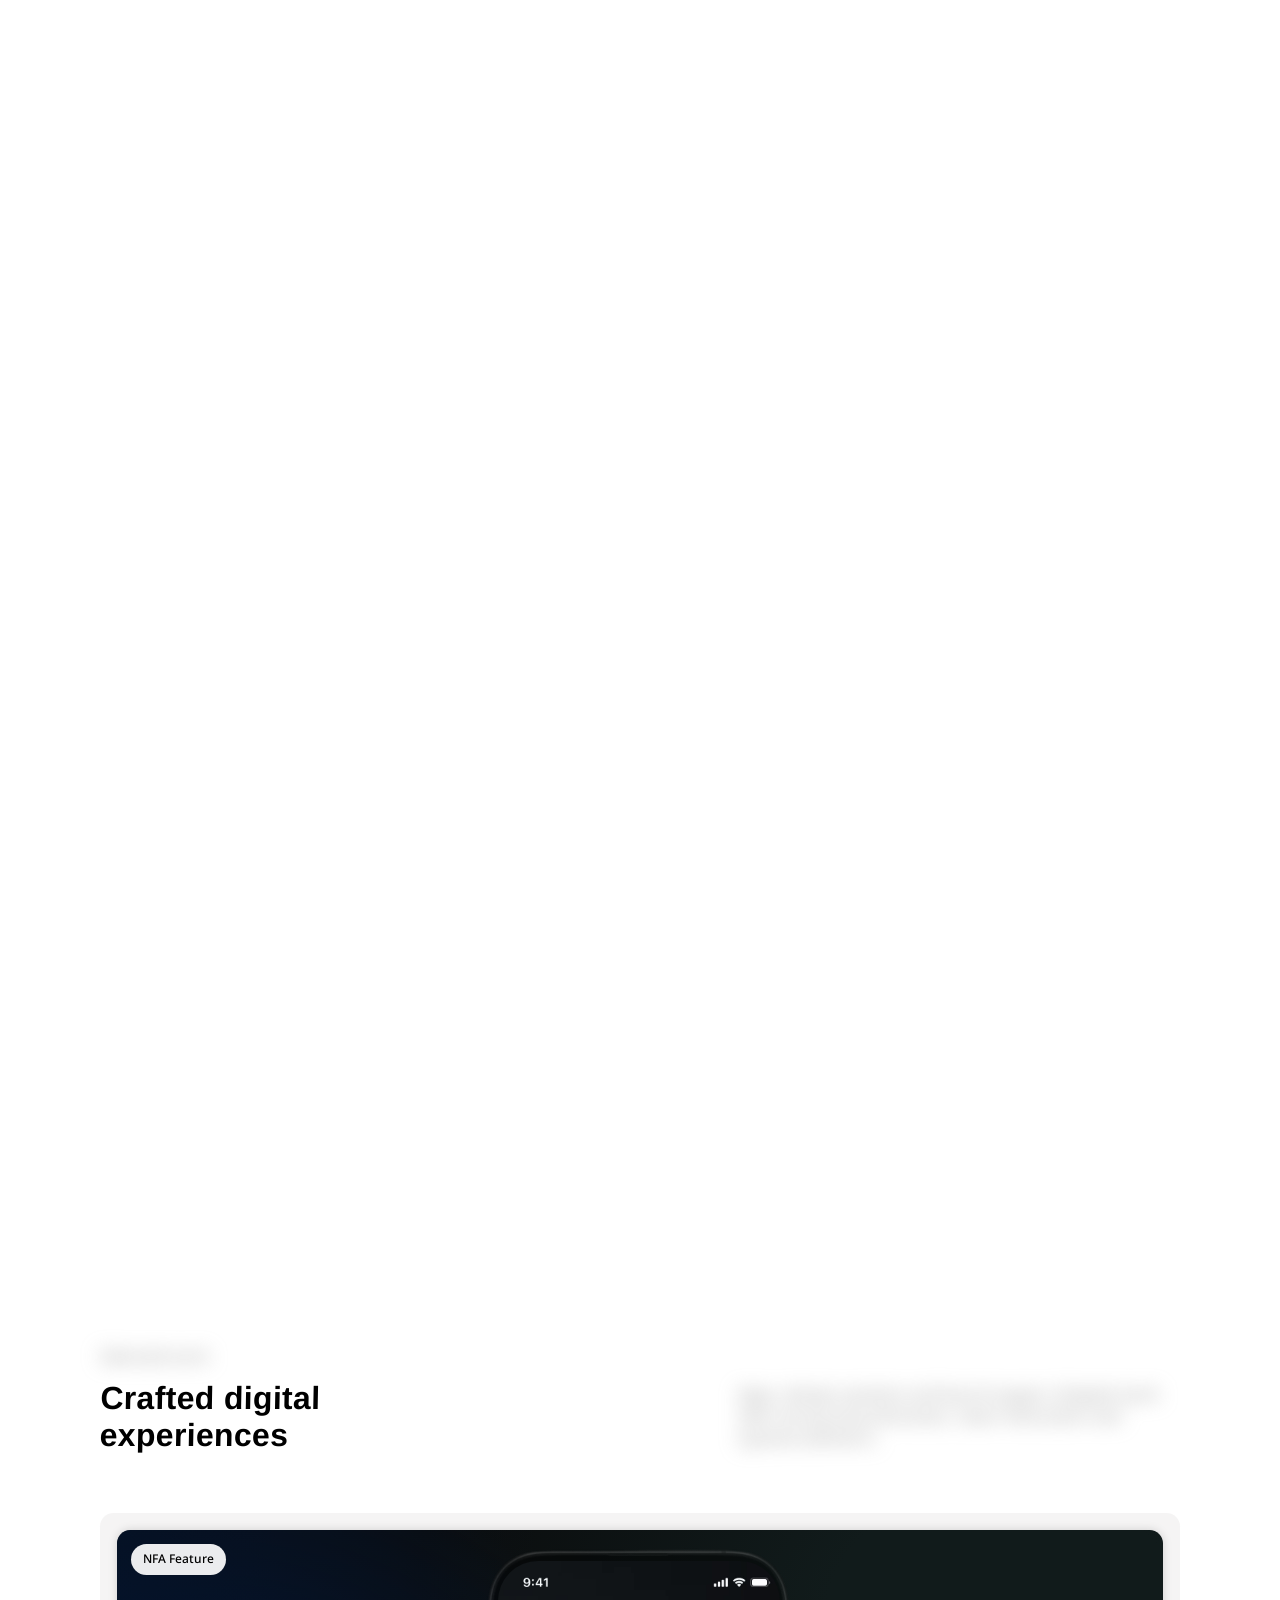
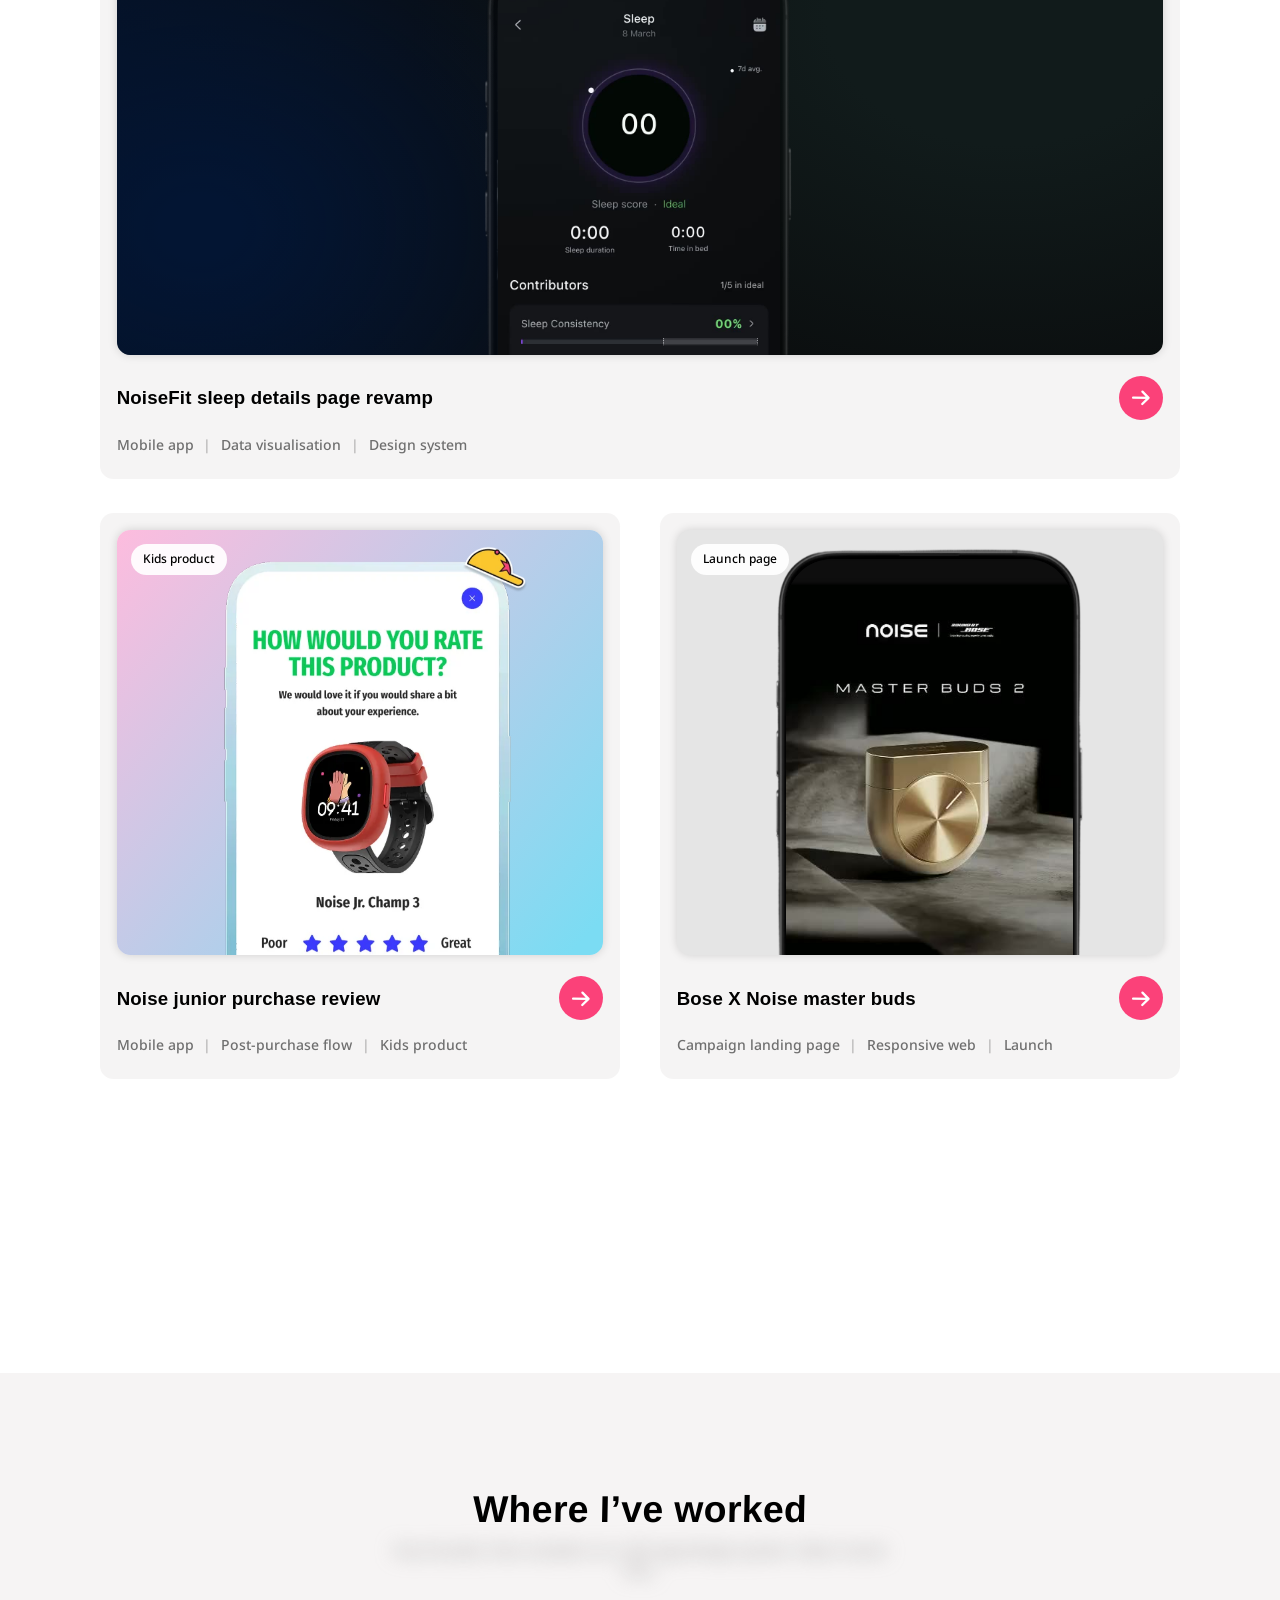
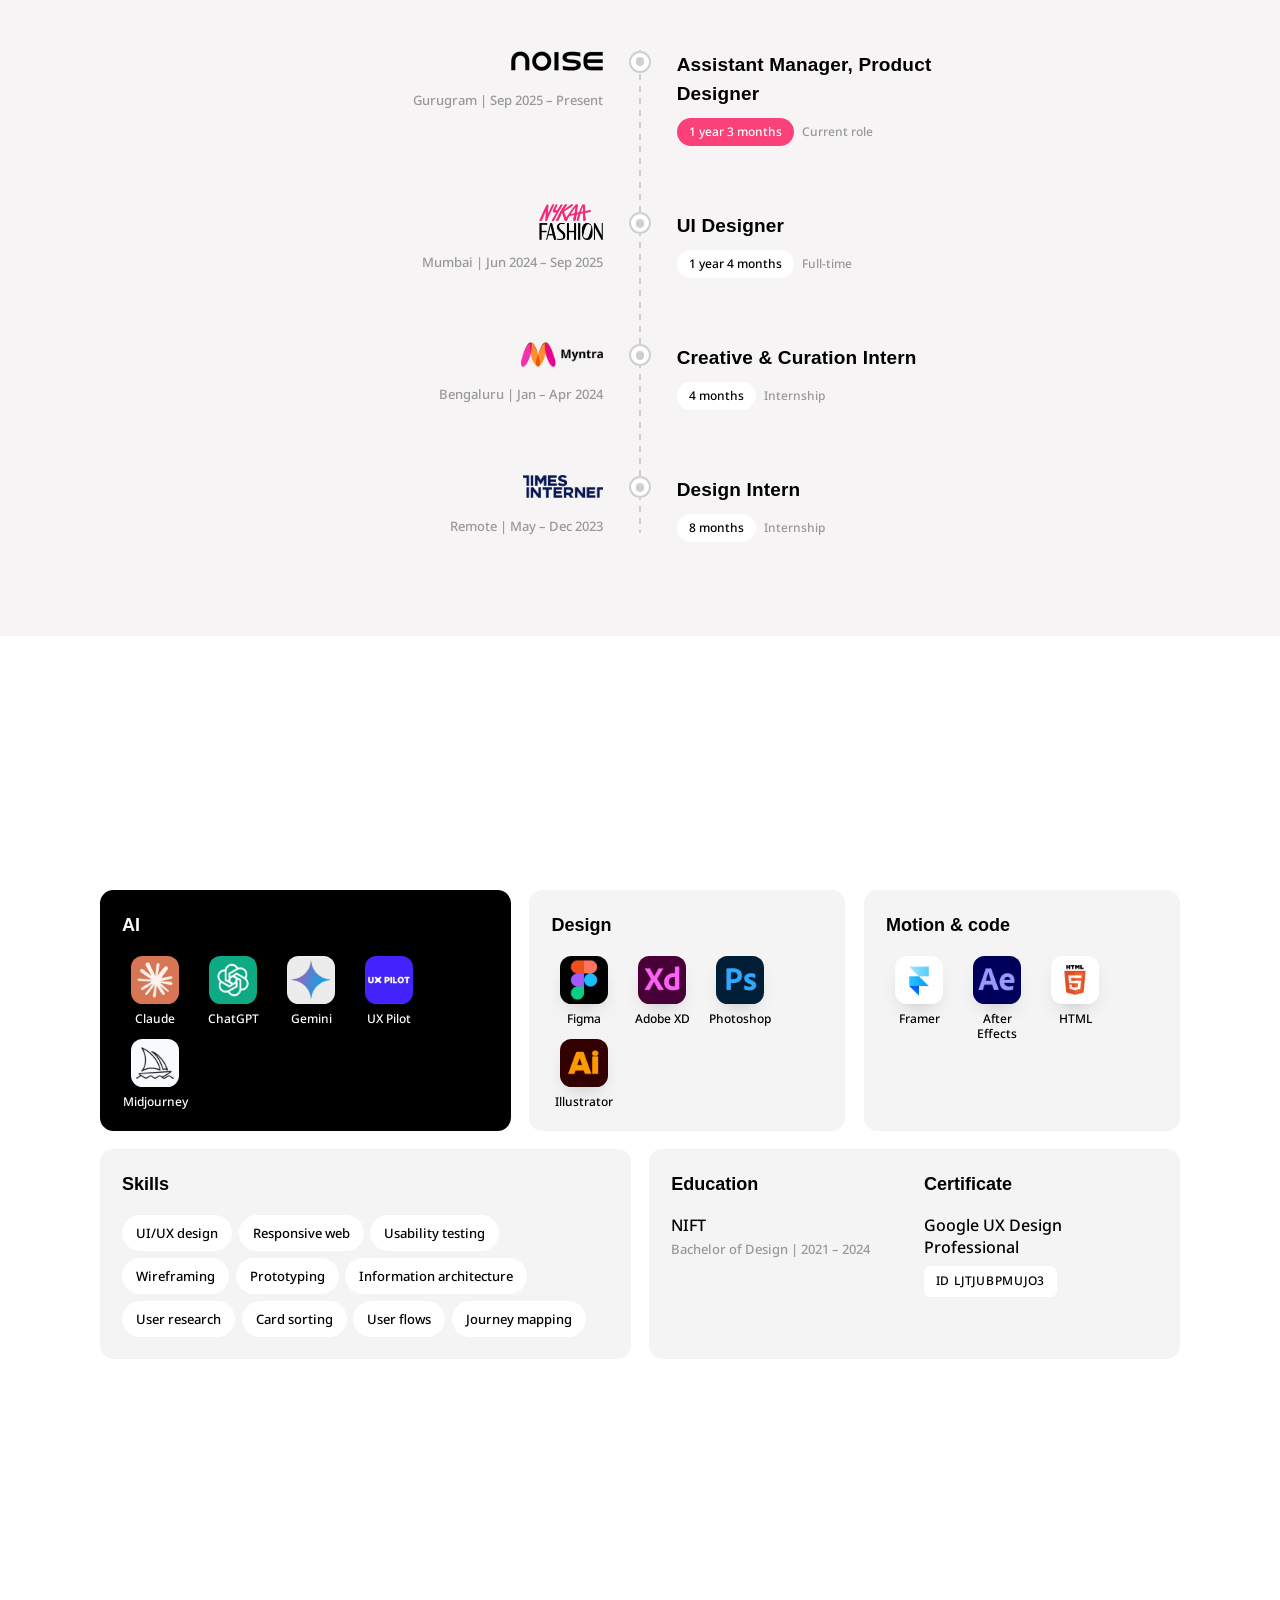
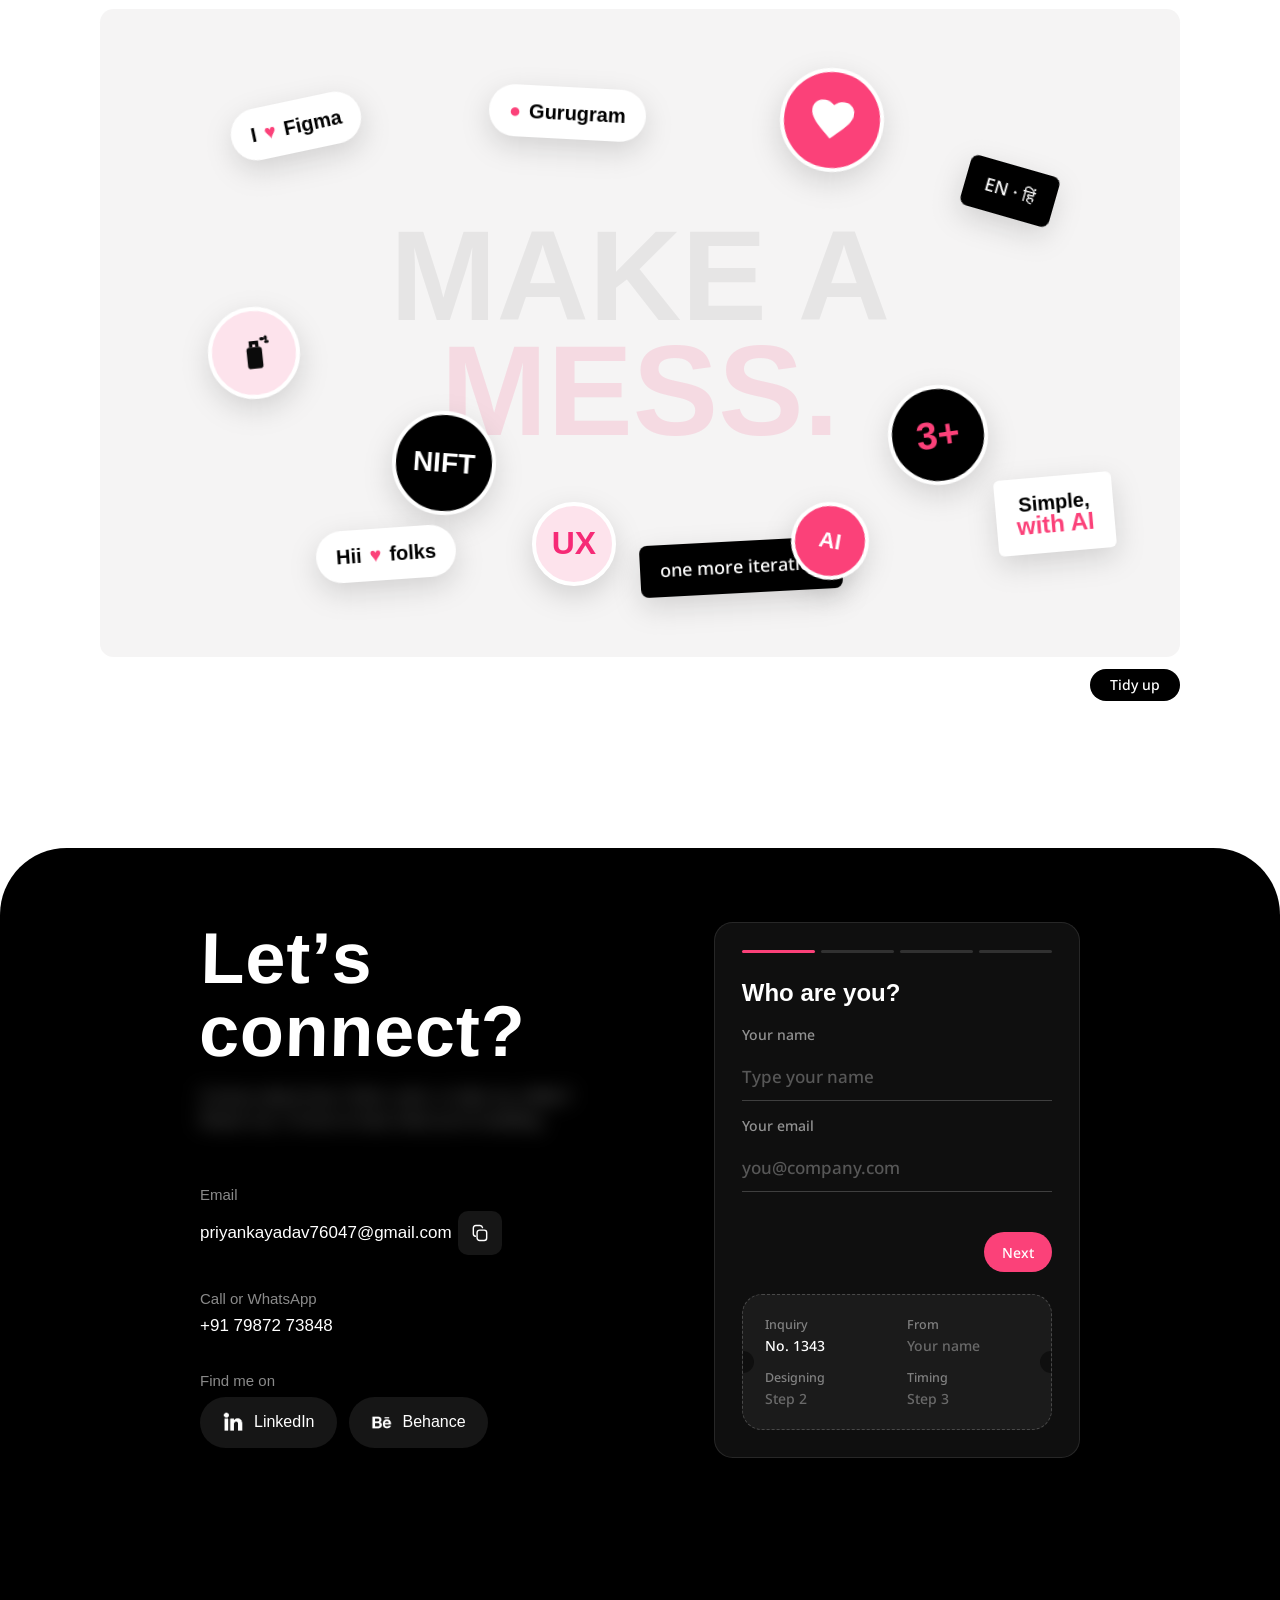
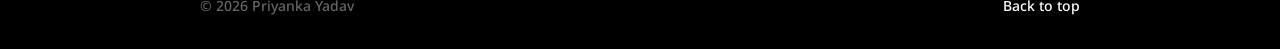
==== commit edb30558: "Icon-only back button with soft fade in both modes; name in Normal case nav; Coming soon page uses t" ====
--- a/index.html
+++ b/index.html
@@ -53,7 +53,7 @@
 <header class="nav" id="nav">
   <div class="nav-in">
     <a class="brand" href="#home" data-magnet><span class="st-logo" aria-hidden="true"><b>Priyanka Yadav</b><i>Designer</i></span><span class="mono">py</span><span><b>Priyanka Yadav</b><small>Product designer</small></span></a>
-    <a class="nav-back" href="#work" data-case-back aria-label="Back to all work"><svg viewBox="0 0 24 24" fill="none" aria-hidden="true"><path d="M19 12H5m6-6-6 6 6 6" stroke="currentColor" stroke-width="2.2" stroke-linecap="round" stroke-linejoin="round"/></svg>All work</a>
+    <a class="nav-back" href="#work" data-case-back aria-label="Back to all work"><svg viewBox="0 0 24 24" fill="none" aria-hidden="true"><path d="M19 12H5m6-6-6 6 6 6" stroke="currentColor" stroke-width="2.2" stroke-linecap="round" stroke-linejoin="round"/></svg></a>
     <nav class="links" aria-label="Primary">
       <a href="#home" data-sec="home">Home</a>
       <a href="#work" data-sec="work">Work</a>
@@ -84,7 +84,7 @@
     <div class="o1-left">
       <div class="lay on" data-ph="0">
         <h1 class="graf throw o1-name spr" data-drips="5"><span>Priyanka</span><span>Yadav</span></h1>
-        <p class="o1-line">Product designer at <b>Noise</b>. Apps, design systems, launch pages.</p>
+        <p class="o1-line">Product designer at <b>Noise</b>.</p>
         <div class="ctas"><button class="sb red" data-o1="1" type="button" style="--rt:-2deg">See the work</button><a class="sb dark" href="#contact" style="--rt:1.5deg">Let’s talk</a></div>
         <div class="worked"><p>Worked with</p><div><span><i class="logo lg-noise" style="width:92px" role="img" aria-label="Noise"></i></span><span><i class="logo lg-nykaa" style="width:54px" role="img" aria-label="Nykaa Fashion"></i></span><span><i class="logo lg-myntra" style="width:80px" role="img" aria-label="Myntra"></i></span><span><i class="logo lg-times" style="width:70px" role="img" aria-label="Times Internet"></i></span></div></div>
         <p class="hint2">scroll to flick through the work <b style="color:var(--s-red)">↓</b></p>
@@ -140,7 +140,7 @@
   <div class="sth-grid">
     <div class="sth-left">
       <h1 class="graf throw o1-name spr" data-drips="5" data-dc="#e3242b"><span>Priyanka</span><span>Yadav</span></h1>
-      <p class="o1-line">Product designer at <b>Noise</b>. Apps, design systems, launch pages.</p>
+      <p class="o1-line">Product designer at <b>Noise</b>.</p>
       
       <div class="worked color"><p>Worked with</p><div><span><i class="logo lg-noise" style="width:84px;height:18px" role="img" aria-label="Noise"></i></span><span><i class="logo lg-nykaa" style="width:56px;height:31px" role="img" aria-label="Nykaa Fashion"></i></span><span><i class="logo lg-myntra" style="width:79px;height:24px" role="img" aria-label="Myntra"></i></span><span><i class="logo lg-times" style="width:80px;height:23px" role="img" aria-label="Times Internet"></i></span></div></div>
       <p class="hint2">scroll to see the work <b style="color:var(--s-red)">↓</b></p>
@@ -188,7 +188,7 @@
   <div class="n-hero-in">
     <p class="n-kick" data-nr="wipe">UI/UX designer | 3+ years | Gurugram</p>
     <h1 class="n-h1" data-nchars data-scatter>Hii folks! I am <span class="n-accent">Priyanka Yadav</span></h1>
-    <p class="n-hero-sub" data-nr="blur" style="--d:700ms">Product designer at <b>Noise</b>. Apps, design systems, launch pages.</p>
+    <p class="n-hero-sub" data-nr="blur" style="--d:700ms">Product designer at <b>Noise</b>.</p>
     <div class="n-ctas" data-nr style="--d:850ms"><a class="n-pill" href="#work">See the work</a><a class="n-pill ghost" href="#contact">Let’s talk</a></div>
   </div>
 </section>
@@ -257,19 +257,19 @@
           <div class="n-phone"><img src="assets/images/projects/noisefit-phone-frame.webp" alt=""><video class="n-screen" muted loop playsinline preload="metadata" poster="assets/images/projects/noisefit-sleep-motion-poster.jpg" aria-hidden="true"><source src="assets/videos/noisefit-sleep-motion.mp4" type="video/mp4"></video></div>
           <span class="n-tag">NFA Feature</span></div>
         <div class="n-caption"><div><h3>NoiseFit sleep details page revamp</h3></div><span class="n-arrow" aria-hidden="true"><svg class="a" viewBox="0 0 49 49" fill="none" aria-hidden="true"><path d="M14.3621 24.2094L34.3598 24.5123M26.2396 32.3902L34.3598 24.5123L26.4819 16.392" stroke="currentColor" stroke-width="3" stroke-linecap="round" stroke-linejoin="round"/></svg><svg class="b" viewBox="0 0 49 49" fill="none" aria-hidden="true"><path d="M14.3621 24.2094L34.3598 24.5123M26.2396 32.3902L34.3598 24.5123L26.4819 16.392" stroke="currentColor" stroke-width="3" stroke-linecap="round" stroke-linejoin="round"/></svg></span></div>
-        <p class="n-desc">A calmer way to read a night’s sleep: one score up top, and the contributors that shaped it right below.</p>
+        <ul class="n-ctags"><li>Mobile app</li><li>Data visualisation</li><li>Design system</li></ul>
       </a>
       <a class="n-project n-pastel" href="https://www.behance.net/priyankayadav40" target="_blank" rel="noopener" data-nr aria-label="Noise Junior purchase review, opens Behance">
         <div class="n-stage"><div class="n-phone"><img src="assets/images/projects/noise-junior-phone.webp" alt="Noise Junior purchase review screen"></div><img class="n-sticker" src="assets/images/projects/noise-junior-sticker.webp" alt="">
           <span class="n-tag">Kids product</span></div>
         <div class="n-caption"><div><h3>Noise junior purchase review</h3></div><span class="n-arrow" aria-hidden="true"><svg class="a" viewBox="0 0 49 49" fill="none" aria-hidden="true"><path d="M14.3621 24.2094L34.3598 24.5123M26.2396 32.3902L34.3598 24.5123L26.4819 16.392" stroke="currentColor" stroke-width="3" stroke-linecap="round" stroke-linejoin="round"/></svg><svg class="b" viewBox="0 0 49 49" fill="none" aria-hidden="true"><path d="M14.3621 24.2094L34.3598 24.5123M26.2396 32.3902L34.3598 24.5123L26.4819 16.392" stroke="currentColor" stroke-width="3" stroke-linecap="round" stroke-linejoin="round"/></svg></span></div>
-        <p class="n-desc">A bright, friendly review moment for the Noise Jr. Champ 3: one product, one question, five stars from poor to great.</p>
+        <ul class="n-ctags"><li>Mobile app</li><li>Post-purchase flow</li><li>Kids product</li></ul>
       </a>
       <a class="n-project n-light" href="https://www.gonoise.com/a/h/noise-master-buds-2-truly-wireless-earbuds?utm_source=google&amp;utm_medium=cpc&amp;utm_campaign=22158266528&amp;gad_source=1&amp;gad_campaignid=22151928396&amp;gbraid=0AAAAADg92wIwLXLYua-sw6Uj6xccVaJBt&amp;gclid=Cj0KCQjwmunNBhDbARIsAOndKpn5Wbk786zUd6Q3apuf5GH8mm489tWAO207kTVm9MrXilqomffl9BEaAmTMEALw_wcB" target="_blank" rel="noopener" data-nr style="--d:120ms" aria-label="Bose X Noise Master Buds launch page, opens gonoise.com">
         <div class="n-stage"><div class="n-phone"><img src="assets/images/projects/master-buds-phone-frame.webp" alt=""><div class="n-screen-crop"><video class="n-screen" muted loop playsinline preload="metadata" poster="assets/images/projects/master-buds-motion-poster.jpg" aria-hidden="true"><source src="assets/videos/master-buds-motion.mp4" type="video/mp4"></video></div></div>
           <span class="n-tag">Launch page</span></div>
         <div class="n-caption"><div><h3>Bose X Noise master buds</h3></div><span class="n-arrow" aria-hidden="true"><svg class="a" viewBox="0 0 49 49" fill="none" aria-hidden="true"><path d="M14.3621 24.2094L34.3598 24.5123M26.2396 32.3902L34.3598 24.5123L26.4819 16.392" stroke="currentColor" stroke-width="3" stroke-linecap="round" stroke-linejoin="round"/></svg><svg class="b" viewBox="0 0 49 49" fill="none" aria-hidden="true"><path d="M14.3621 24.2094L34.3598 24.5123M26.2396 32.3902L34.3598 24.5123L26.4819 16.392" stroke="currentColor" stroke-width="3" stroke-linecap="round" stroke-linejoin="round"/></svg></span></div>
-        <p class="n-desc">The launch page for Master Buds with sound by Bose: big imagery, highlight carousels, and a clear path to buy.</p>
+        <ul class="n-ctags"><li>Campaign landing page</li><li>Responsive web</li><li>Launch</li></ul>
       </a>
     </div>
     <div class="n-more">
--- a/css/14-normal-mode.css
+++ b/css/14-normal-mode.css
@@ -488,3 +488,8 @@
 .n-stat-card.pink strong{color:var(--n-pink)}
 .n-stat-card>span{color:#6f6f6f;font-size:max(15px,20 * var(--nu));line-height:1.35}
 @media (max-width:900px){.n-stats{grid-template-columns:1fr 1fr;gap:12px;padding:60px 20px 0}.n-stat-card{padding:22px 18px;border-radius:16px}}
+
+/* Work cards: tag line (same as Street), instead of the description */
+.n-ctags{display:flex;flex-wrap:wrap;margin:0;padding:0;list-style:none;color:#6f6f6f;font:500 max(14px,18 * var(--nu))/1.5 var(--noto)}
+.n-ctags li:not(:last-child)::after{content:"|";margin:0 .7em;opacity:.5}
+@media (max-width:600px){.n-ctags{font-size:13px}.n-ctags li:not(:last-child)::after{margin:0 .5em}}
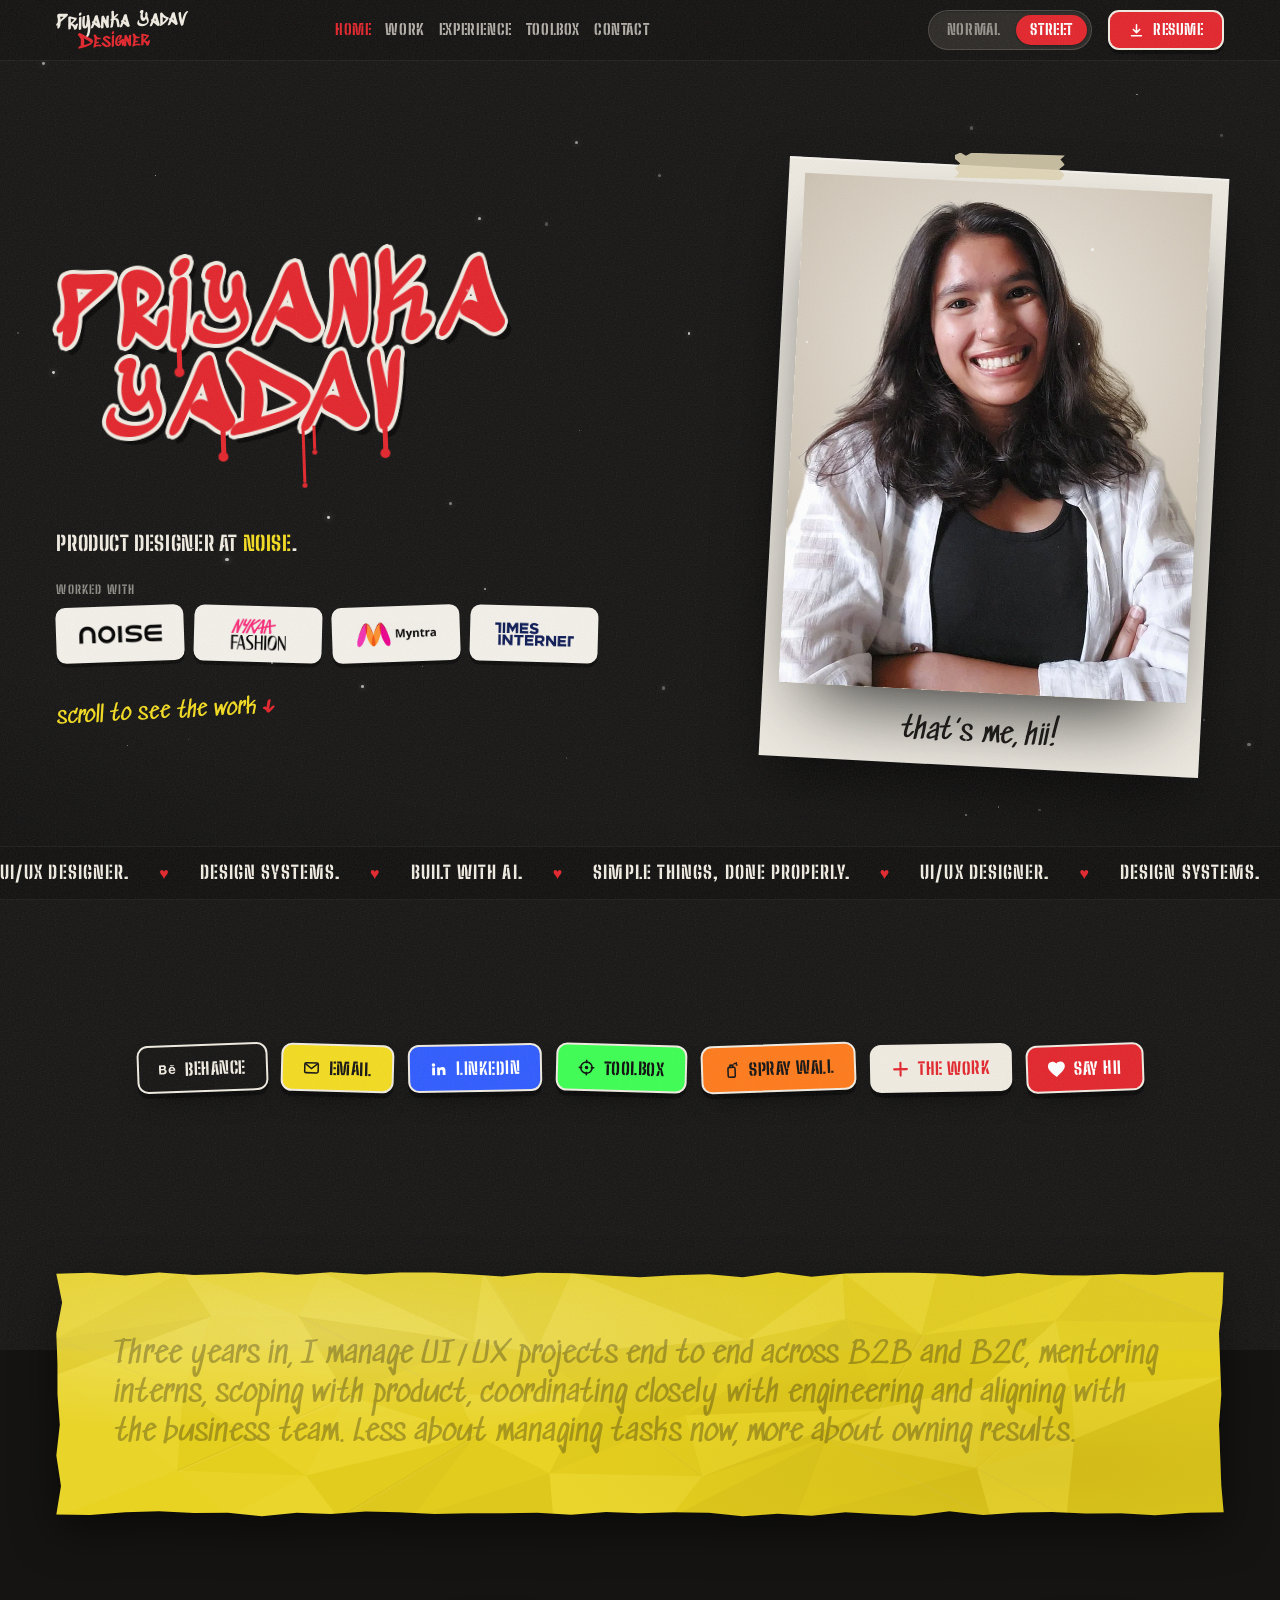
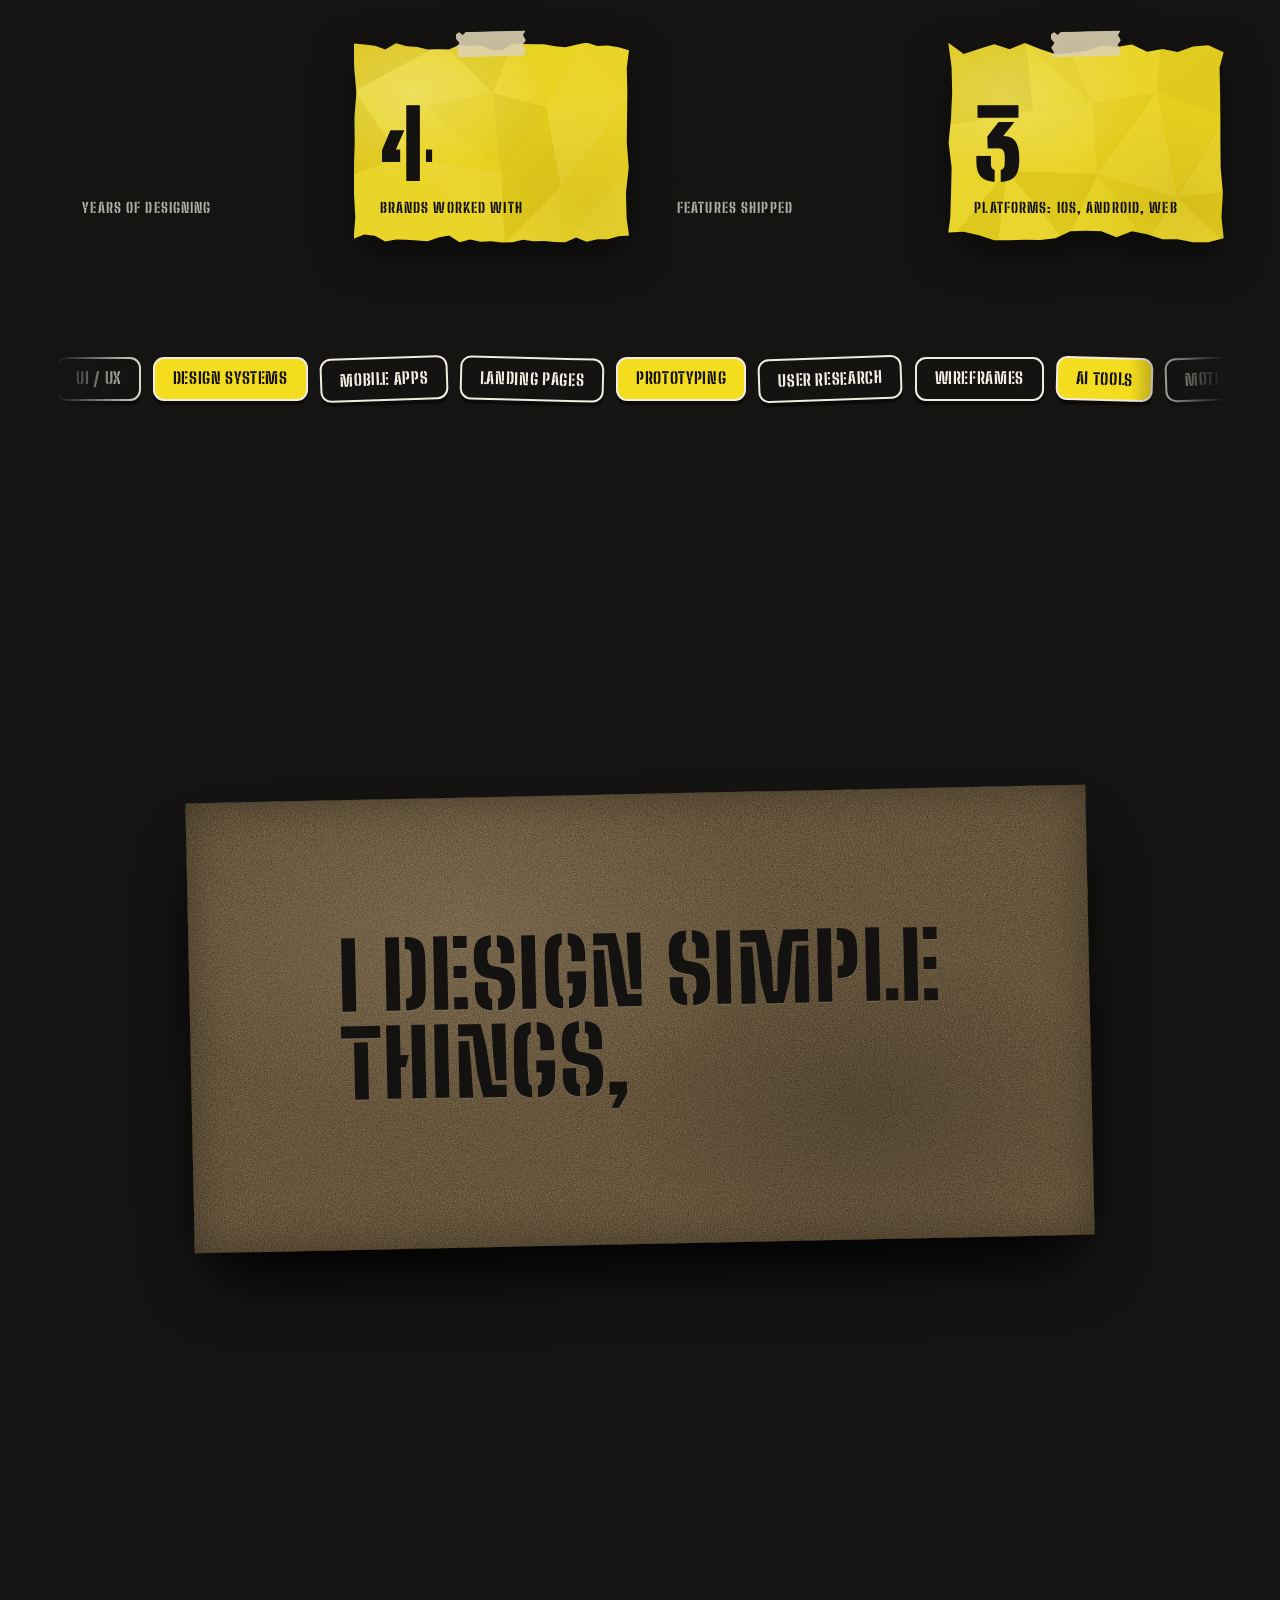
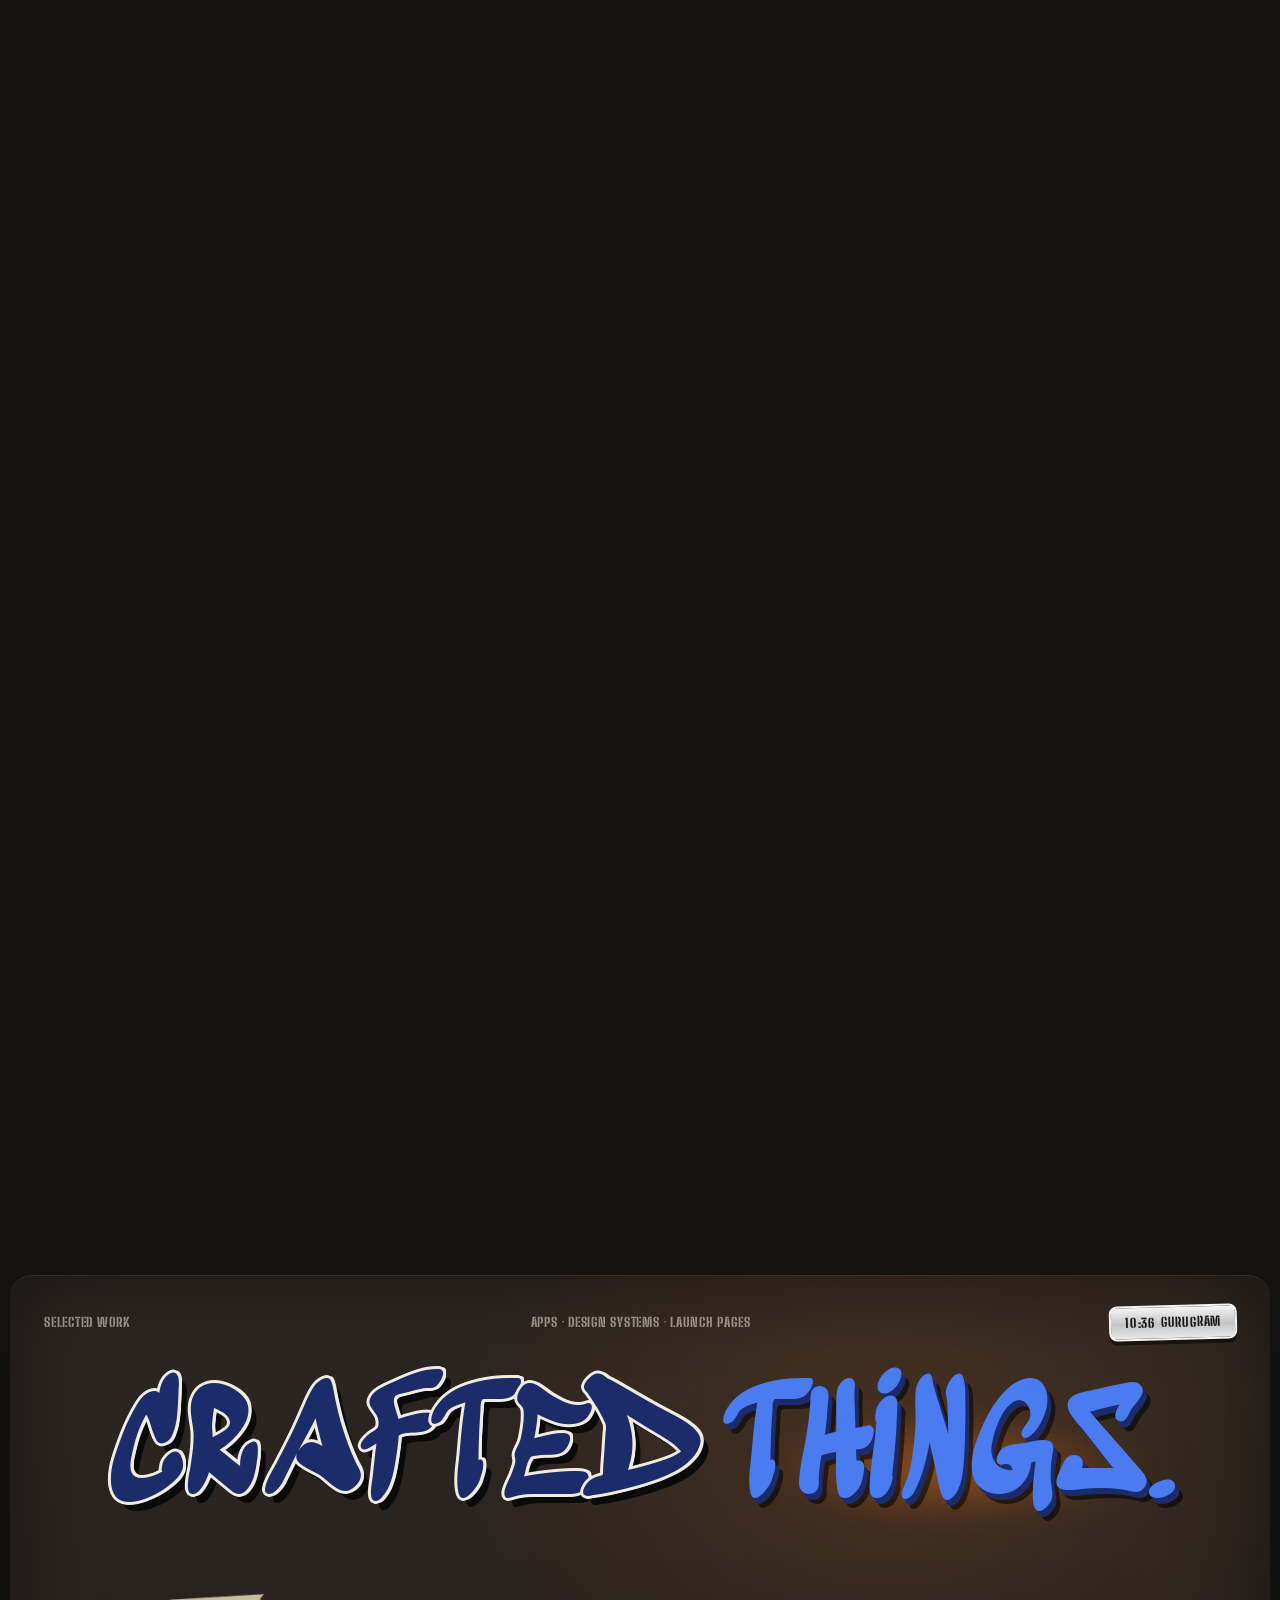
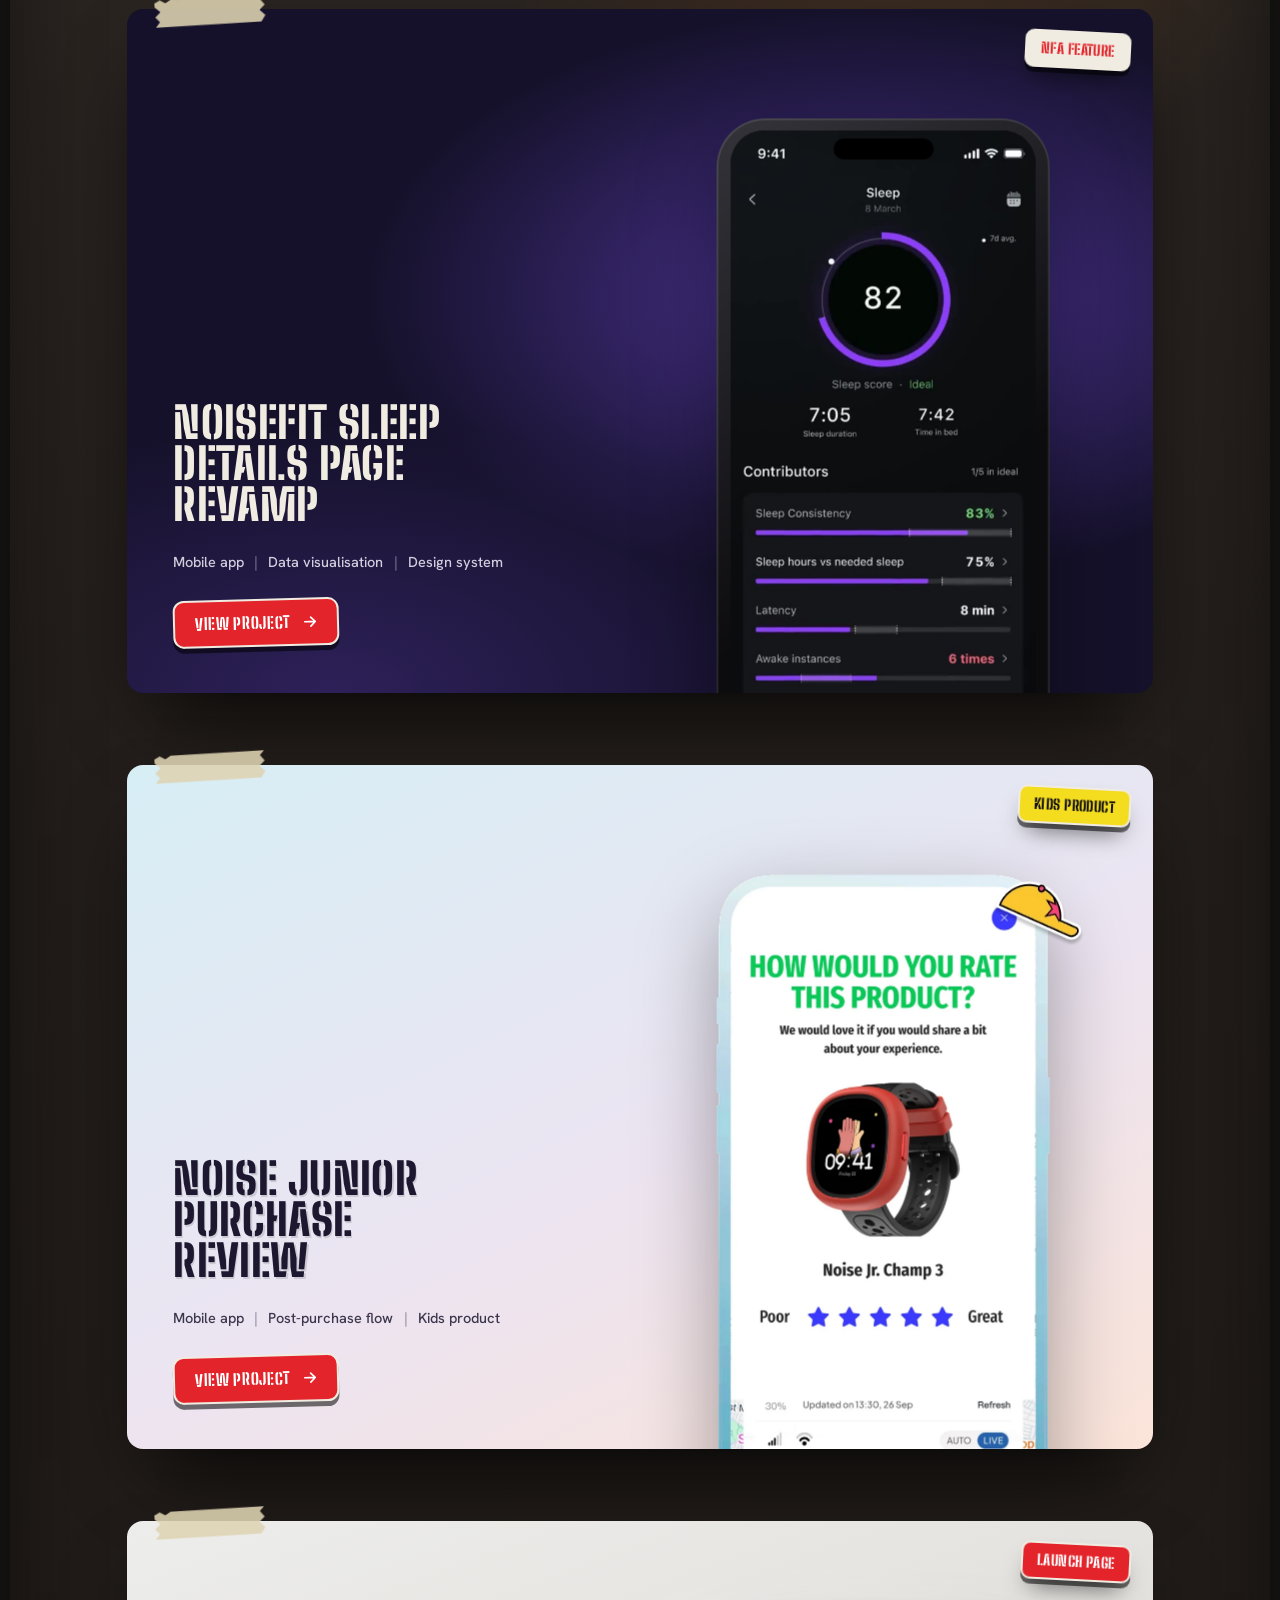
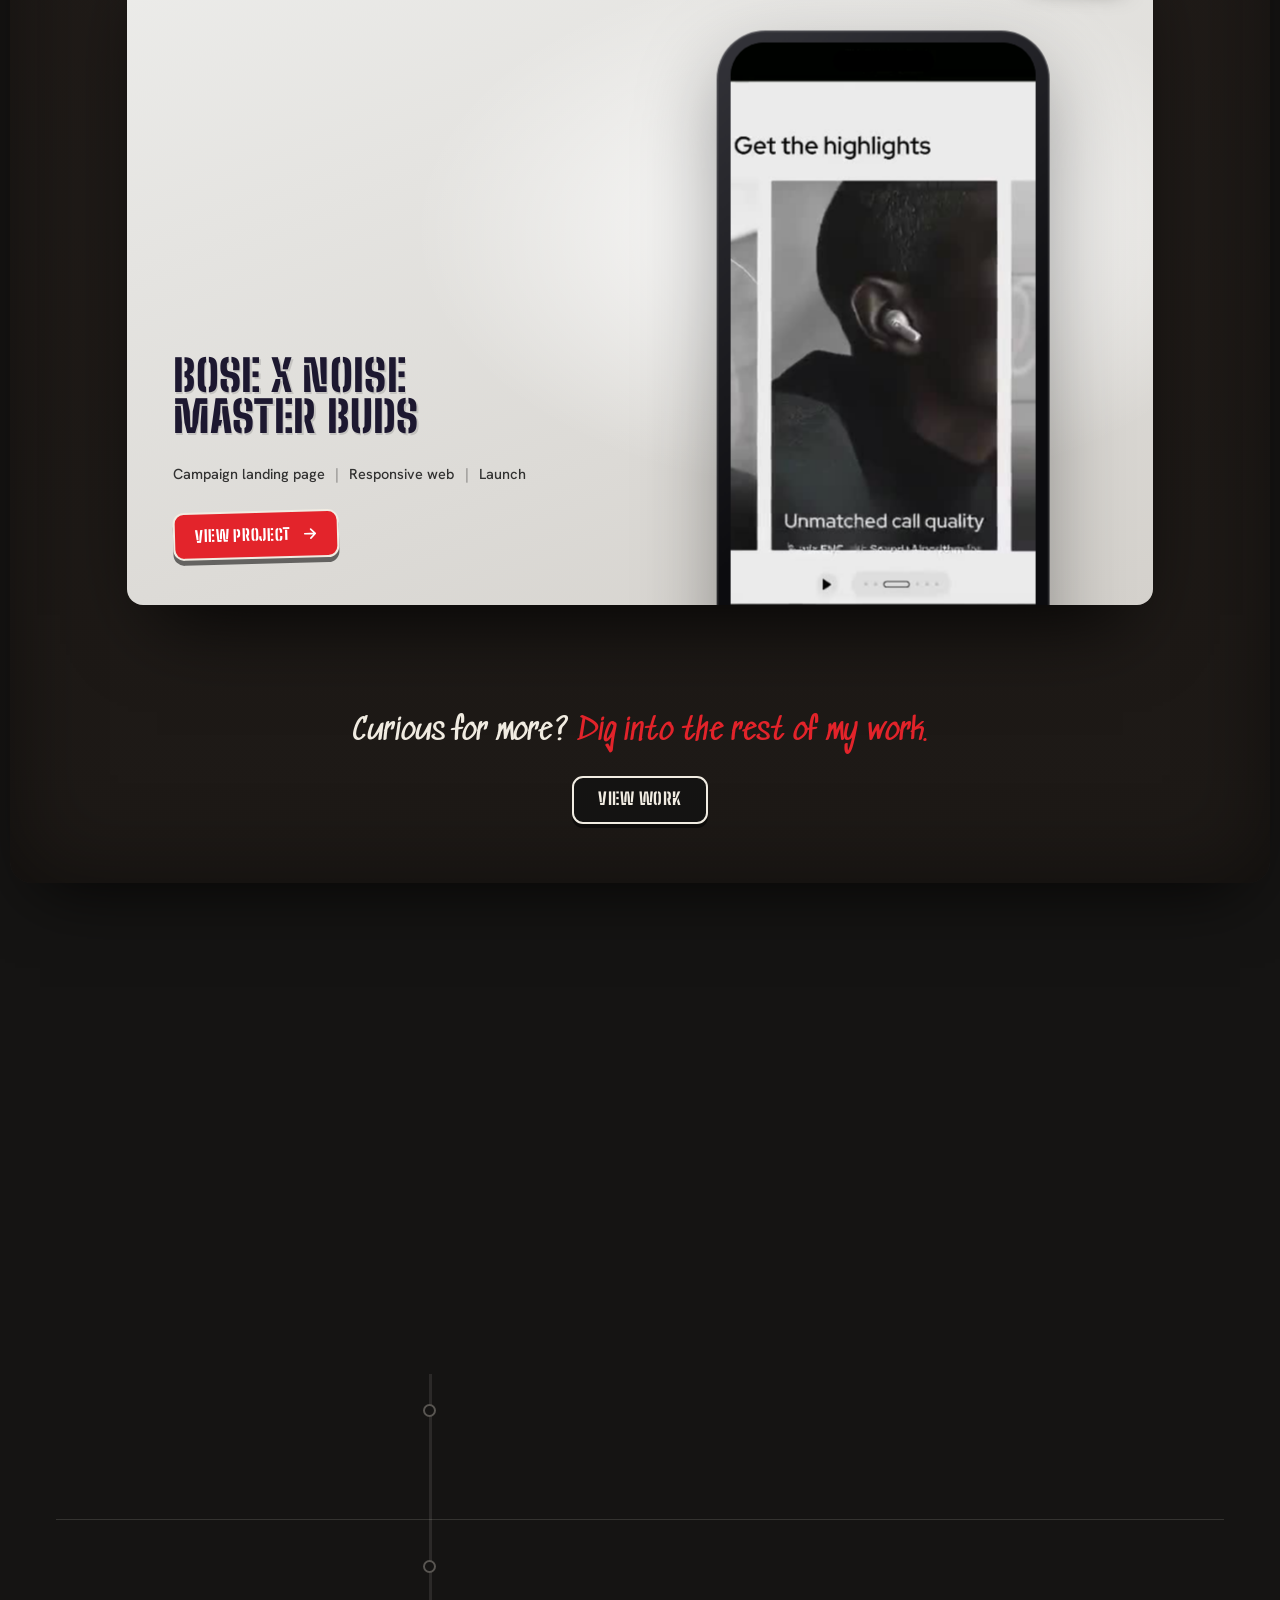
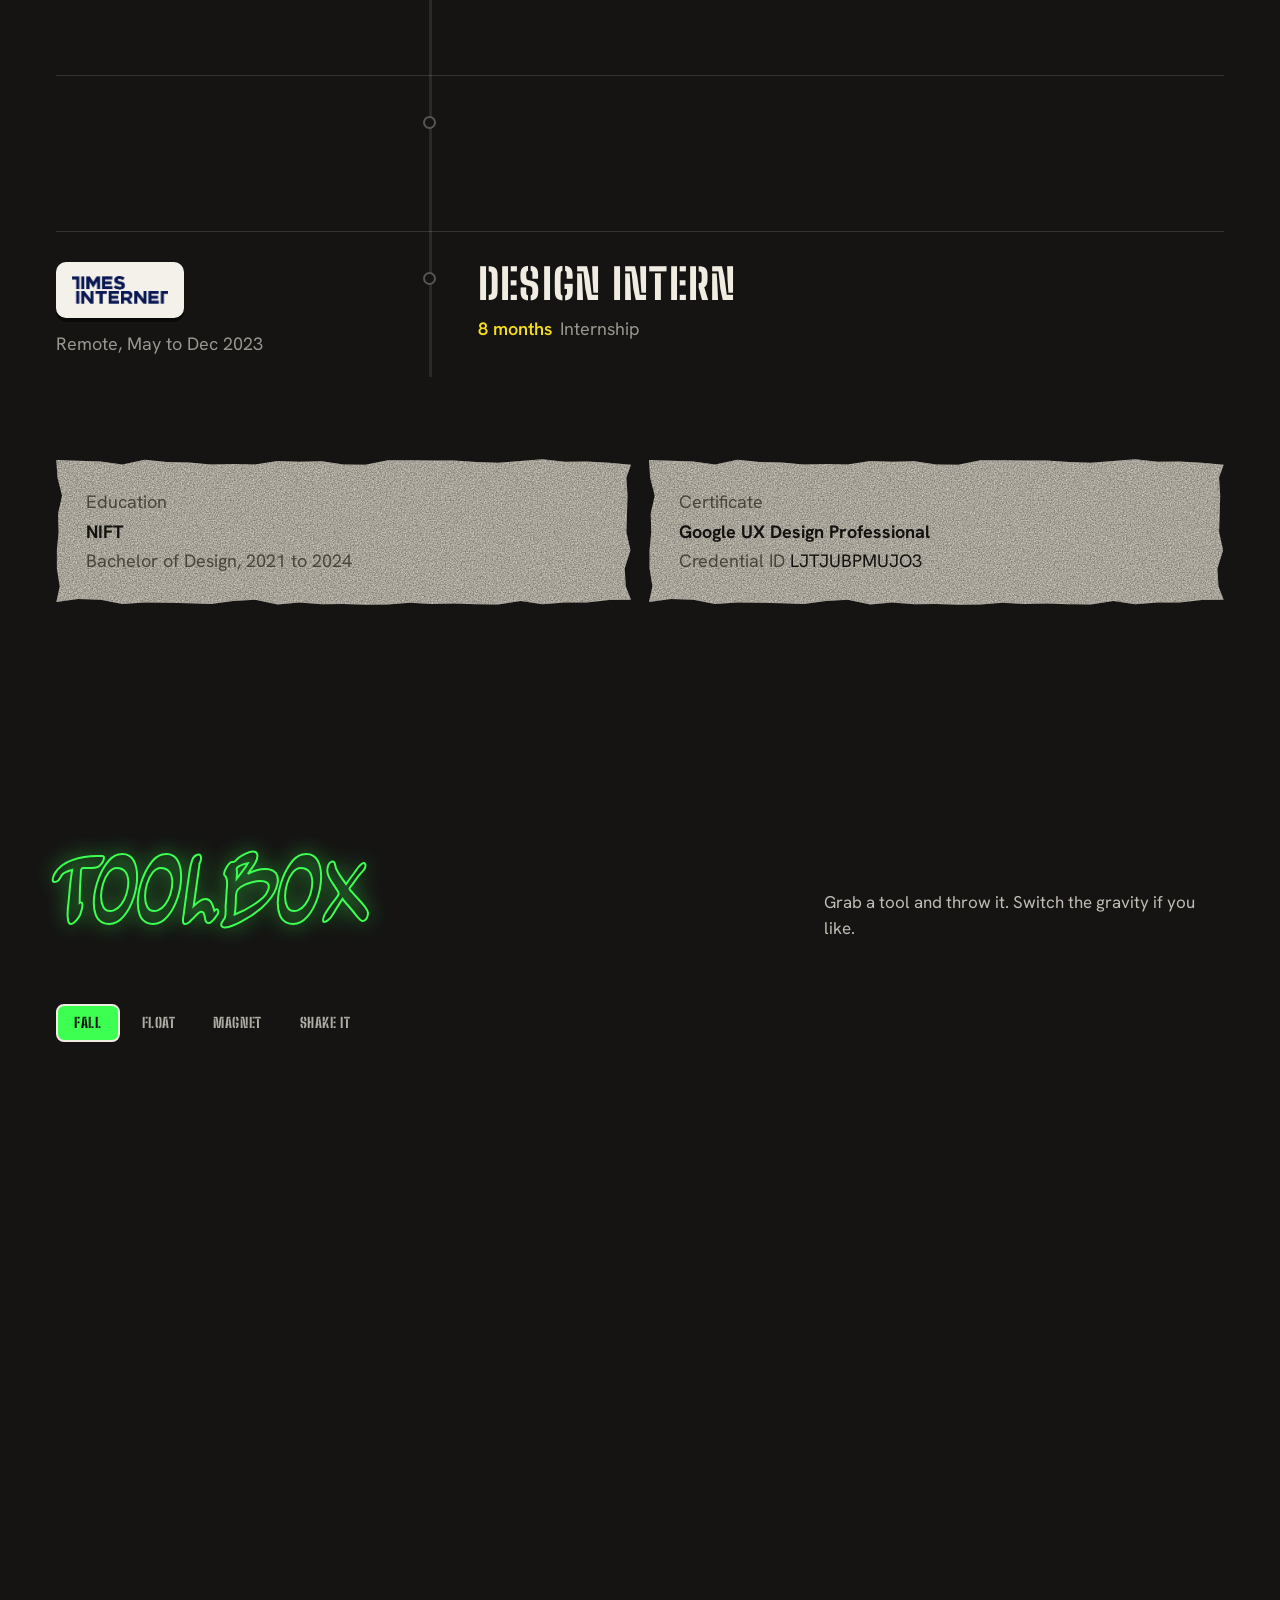
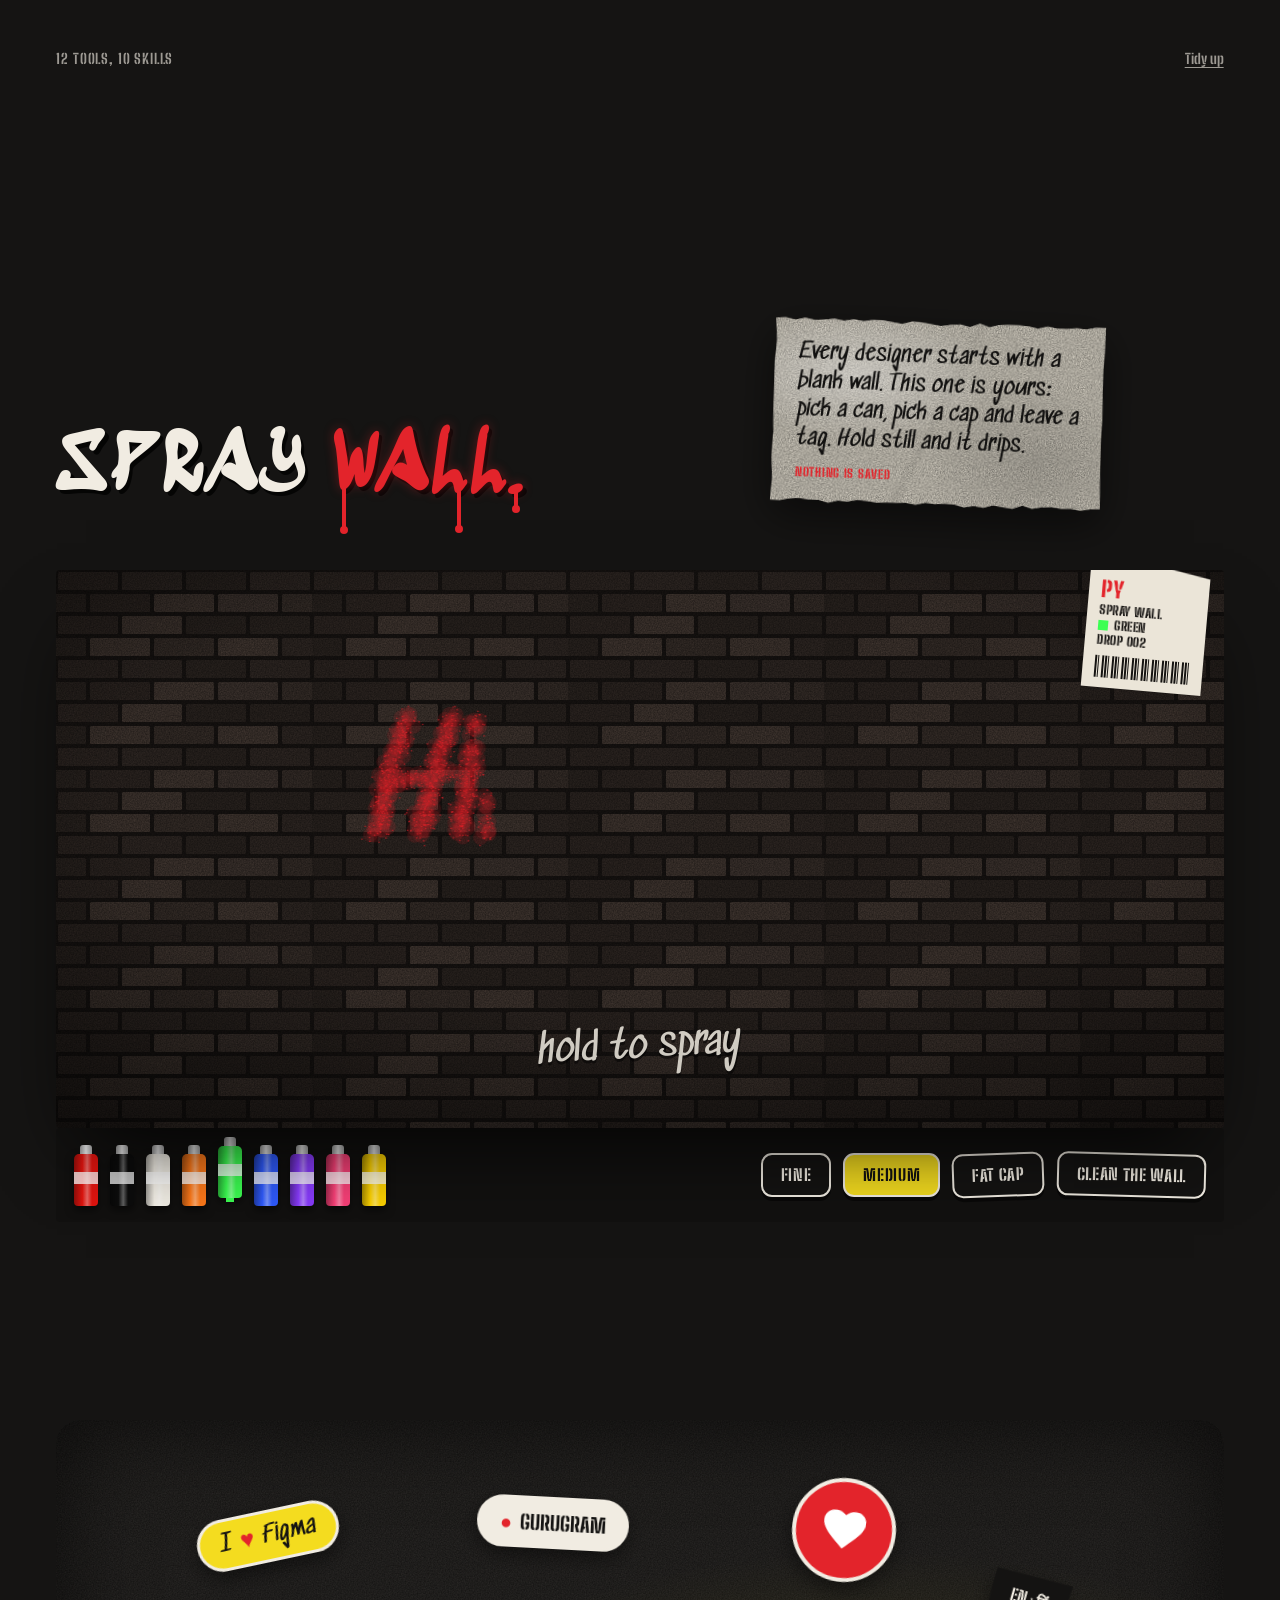
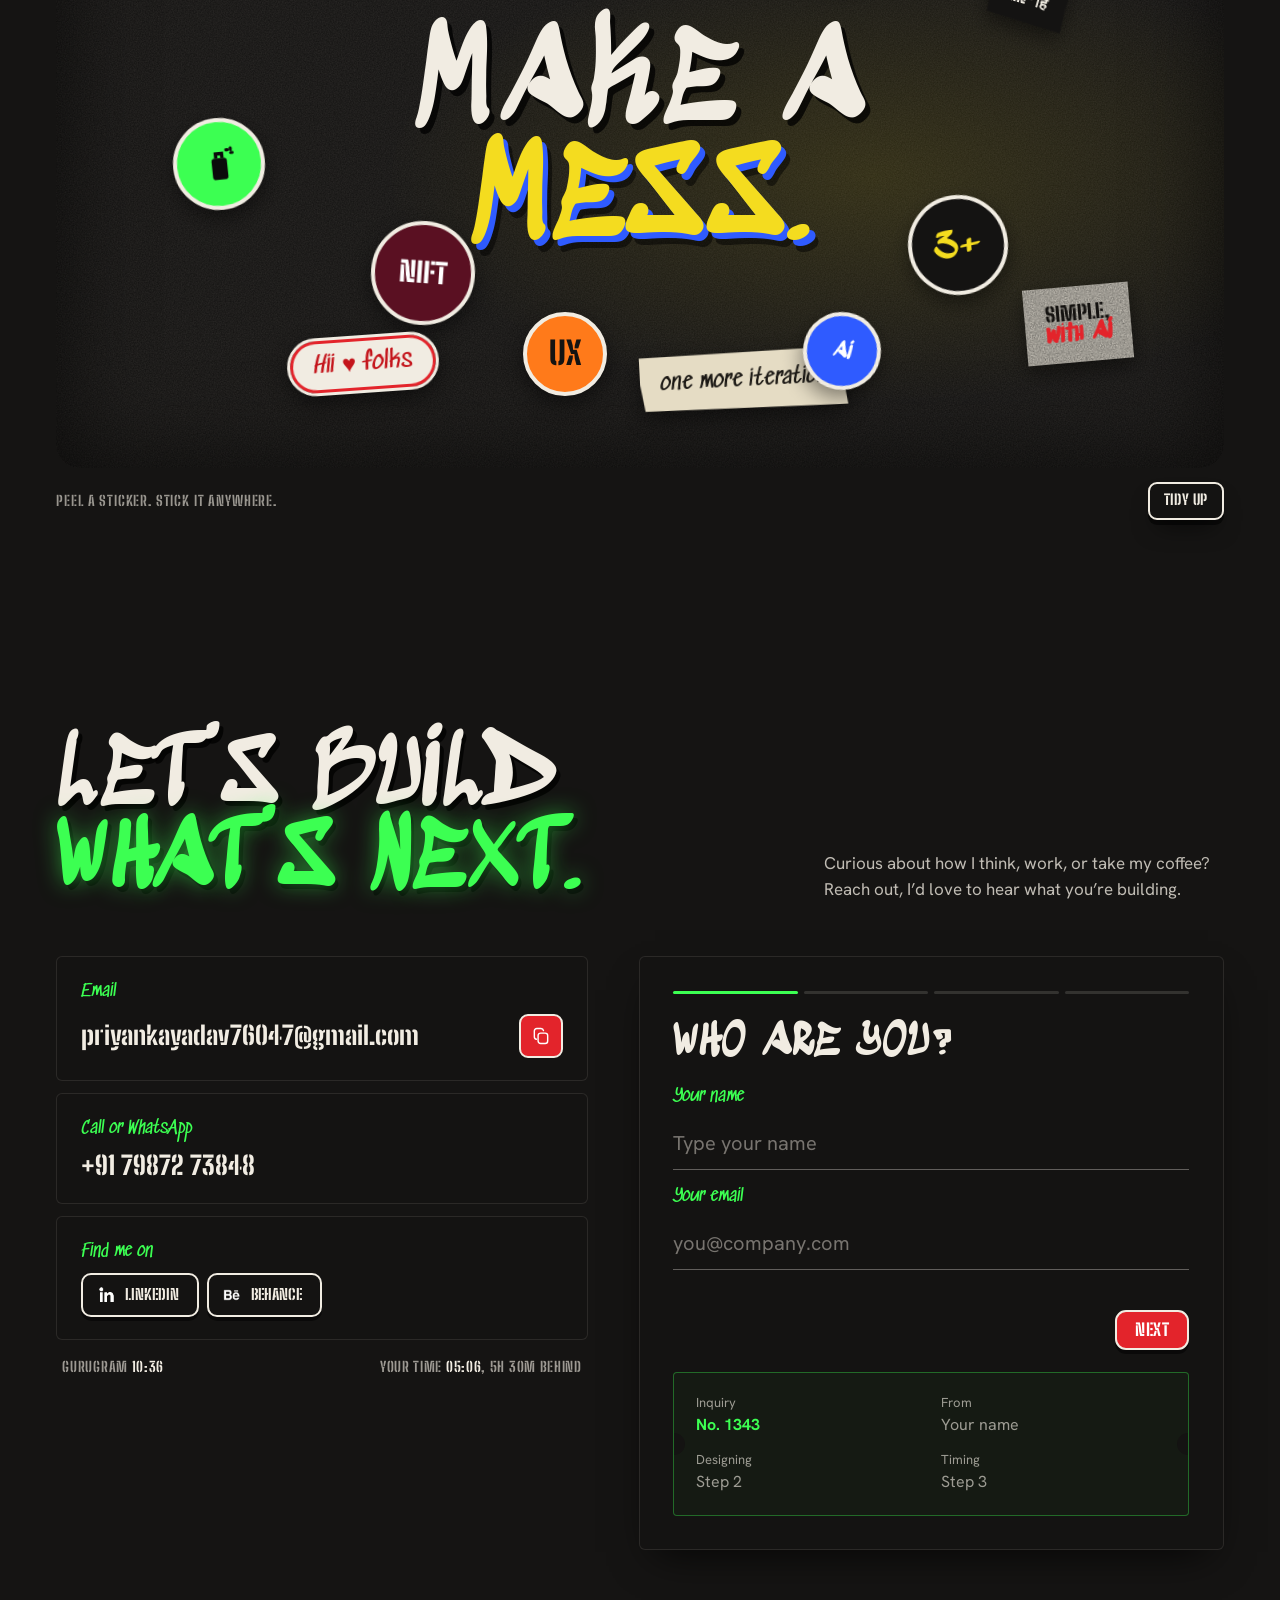
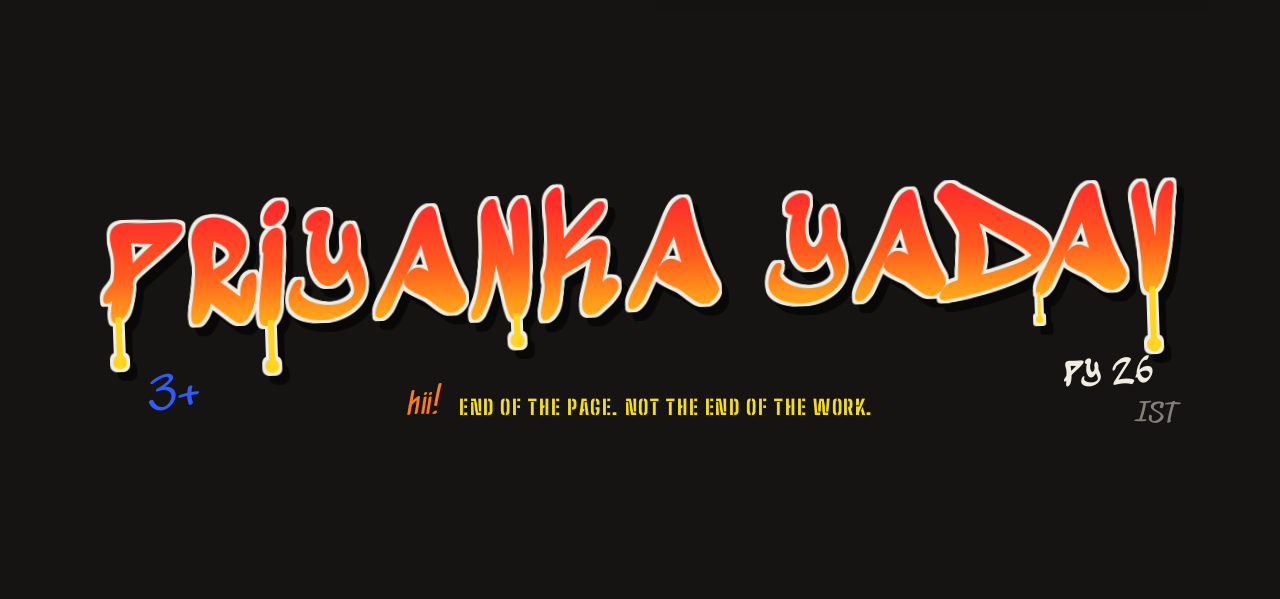
==== commit b3a02683: "Street is the default (no edition chooser); tighter Normal work cards; hide Normal progress bar; dro" ====
--- a/index.html
+++ b/index.html
@@ -1,5 +1,5 @@
 <!DOCTYPE html>
-<html lang="en" data-edition="gold">
+<html lang="en" data-edition="street">
 <head>
 <script>try{history.scrollRestoration="manual"}catch(e){}</script>
 <meta charset="UTF-8">
@@ -150,7 +150,7 @@
       
     </figure>
   </div>
-  <div class="st-strip" aria-hidden="true"><div class="row"><span>UI/UX designer. <b>♥</b> Design systems. <b>♥</b> Built with AI. <b>♥</b> Made in Gurugram. <b>♥</b> Simple things, done properly. <b>♥</b></span><span>UI/UX designer. <b>♥</b> Design systems. <b>♥</b> Built with AI. <b>♥</b> Made in Gurugram. <b>♥</b> Simple things, done properly. <b>♥</b></span></div></div>
+  <div class="st-strip" aria-hidden="true"><div class="row"><span>UI/UX designer. <b>♥</b> Design systems. <b>♥</b> Built with AI. <b>♥</b> Simple things, done properly. <b>♥</b></span><span>UI/UX designer. <b>♥</b> Design systems. <b>♥</b> Built with AI. <b>♥</b> Simple things, done properly. <b>♥</b></span></div></div>
   
 </section>
 
--- a/css/14-normal-mode.css
+++ b/css/14-normal-mode.css
@@ -493,3 +493,9 @@
 .n-ctags{display:flex;flex-wrap:wrap;margin:0;padding:0;list-style:none;color:#6f6f6f;font:500 max(14px,18 * var(--nu))/1.5 var(--noto)}
 .n-ctags li:not(:last-child)::after{content:"|";margin:0 .7em;opacity:.5}
 @media (max-width:600px){.n-ctags{font-size:13px}.n-ctags li:not(:last-child)::after{margin:0 .5em}}
+
+/* Work cards: tag line sits right under the title, shorter card */
+.n-project{gap:calc(6 * var(--nu));padding-bottom:calc(28 * var(--nu))}
+.n-stage{margin-bottom:calc(18 * var(--nu))}
+html[data-edition="gold"] .progress{display:none}
+@media (max-width:900px){.n-project{gap:4px;padding-bottom:18px}.n-stage{margin-bottom:12px}}
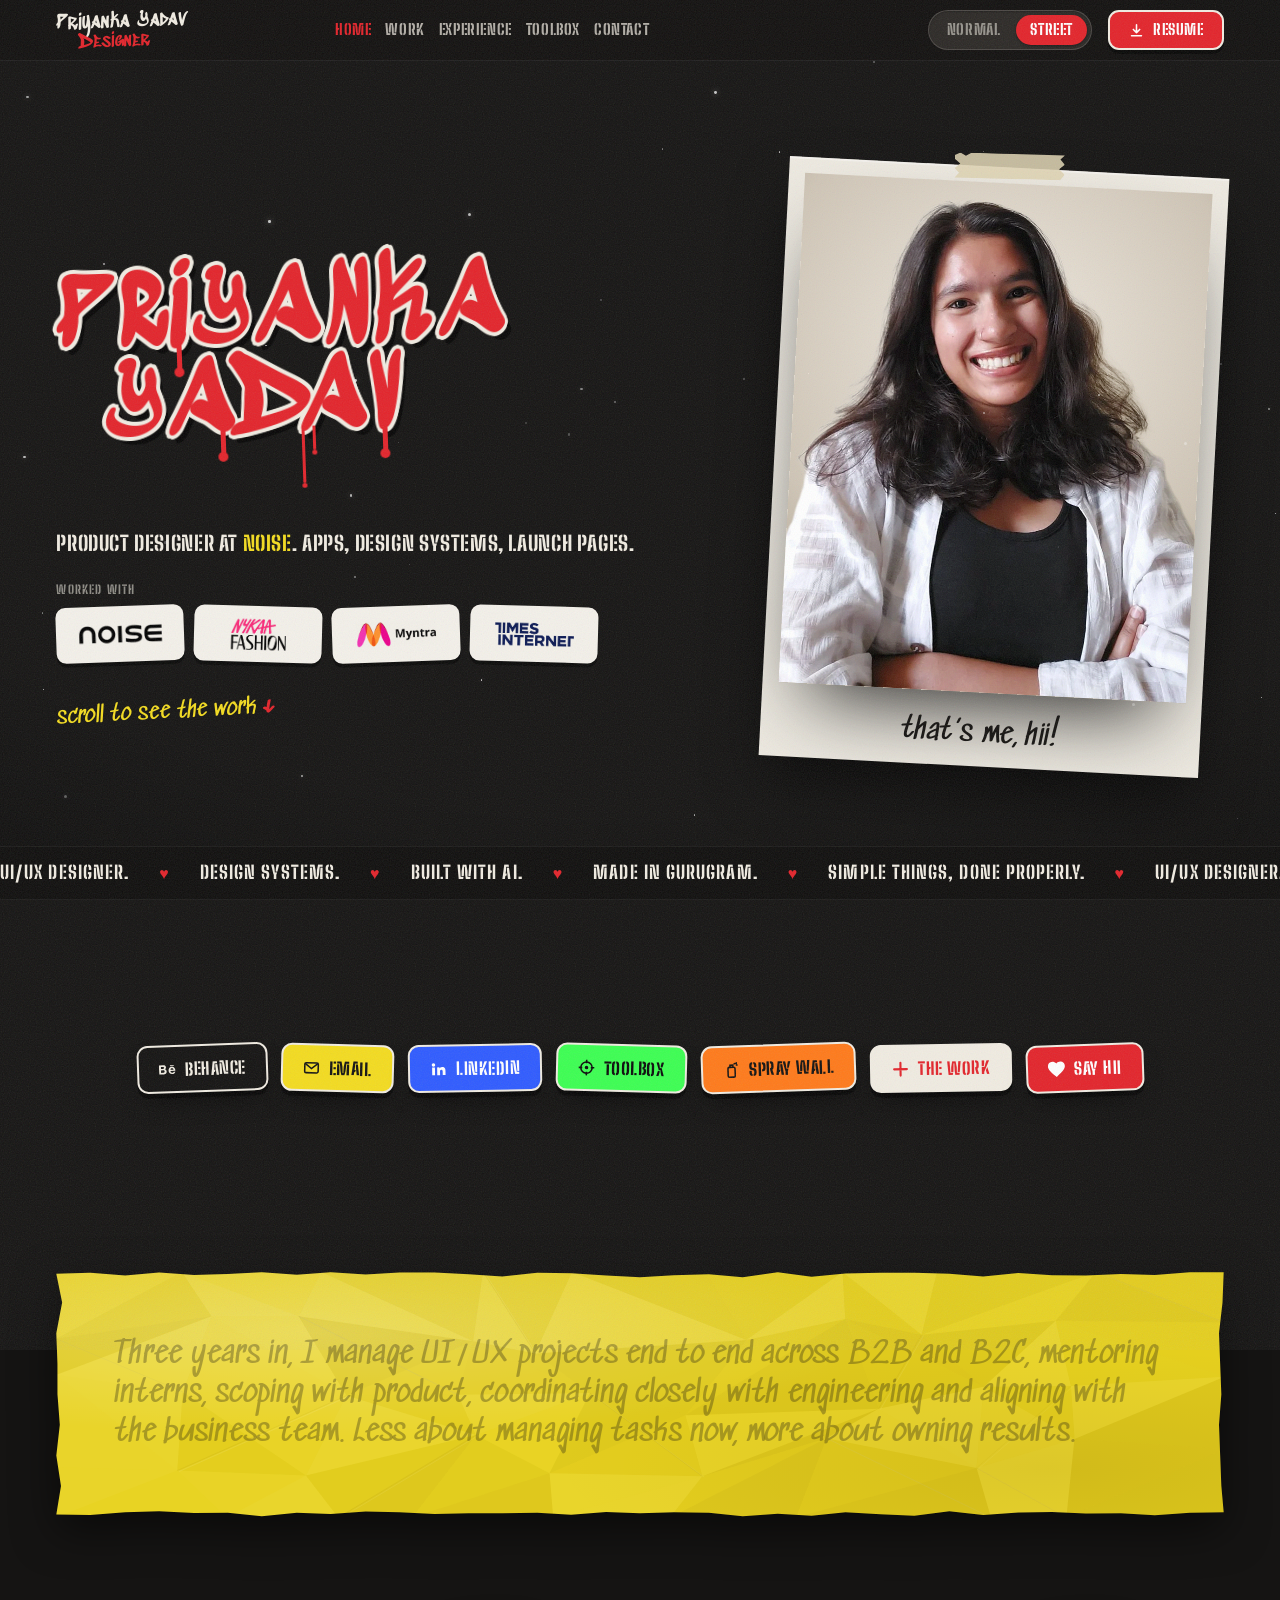
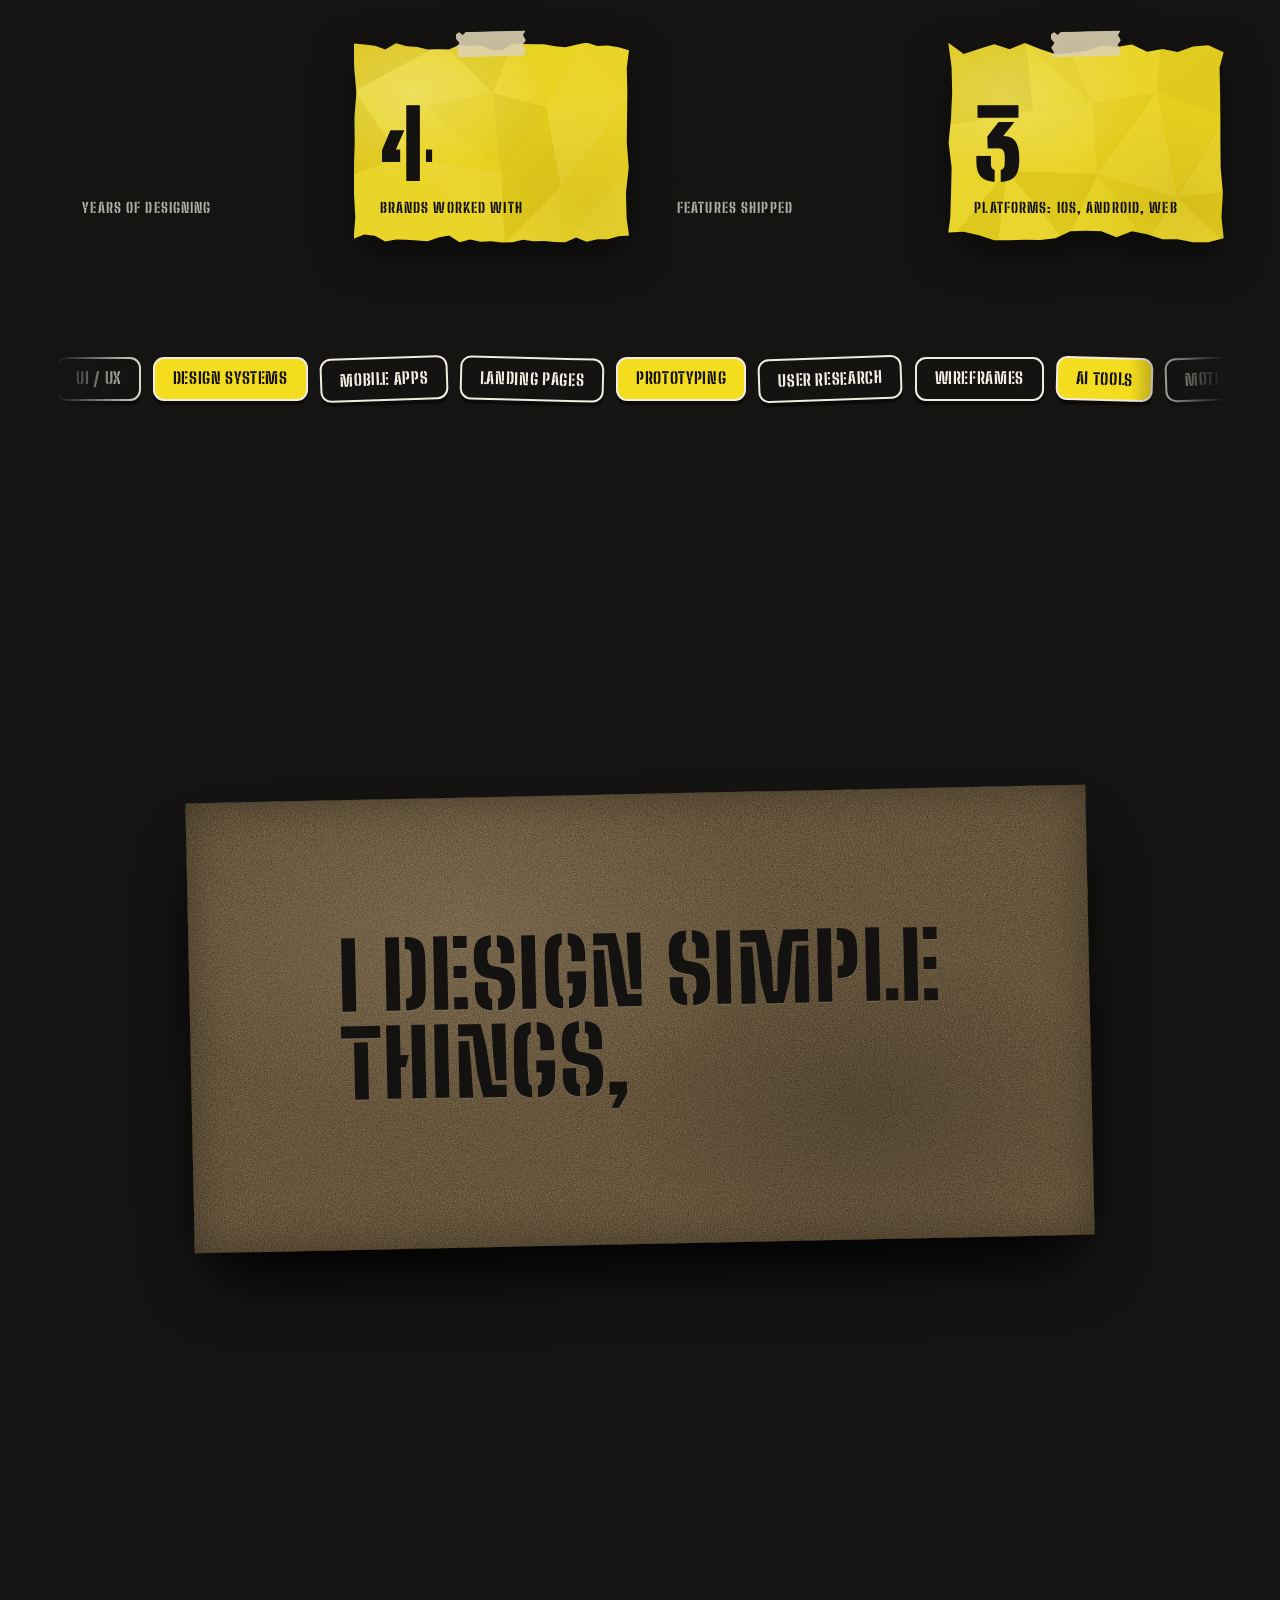
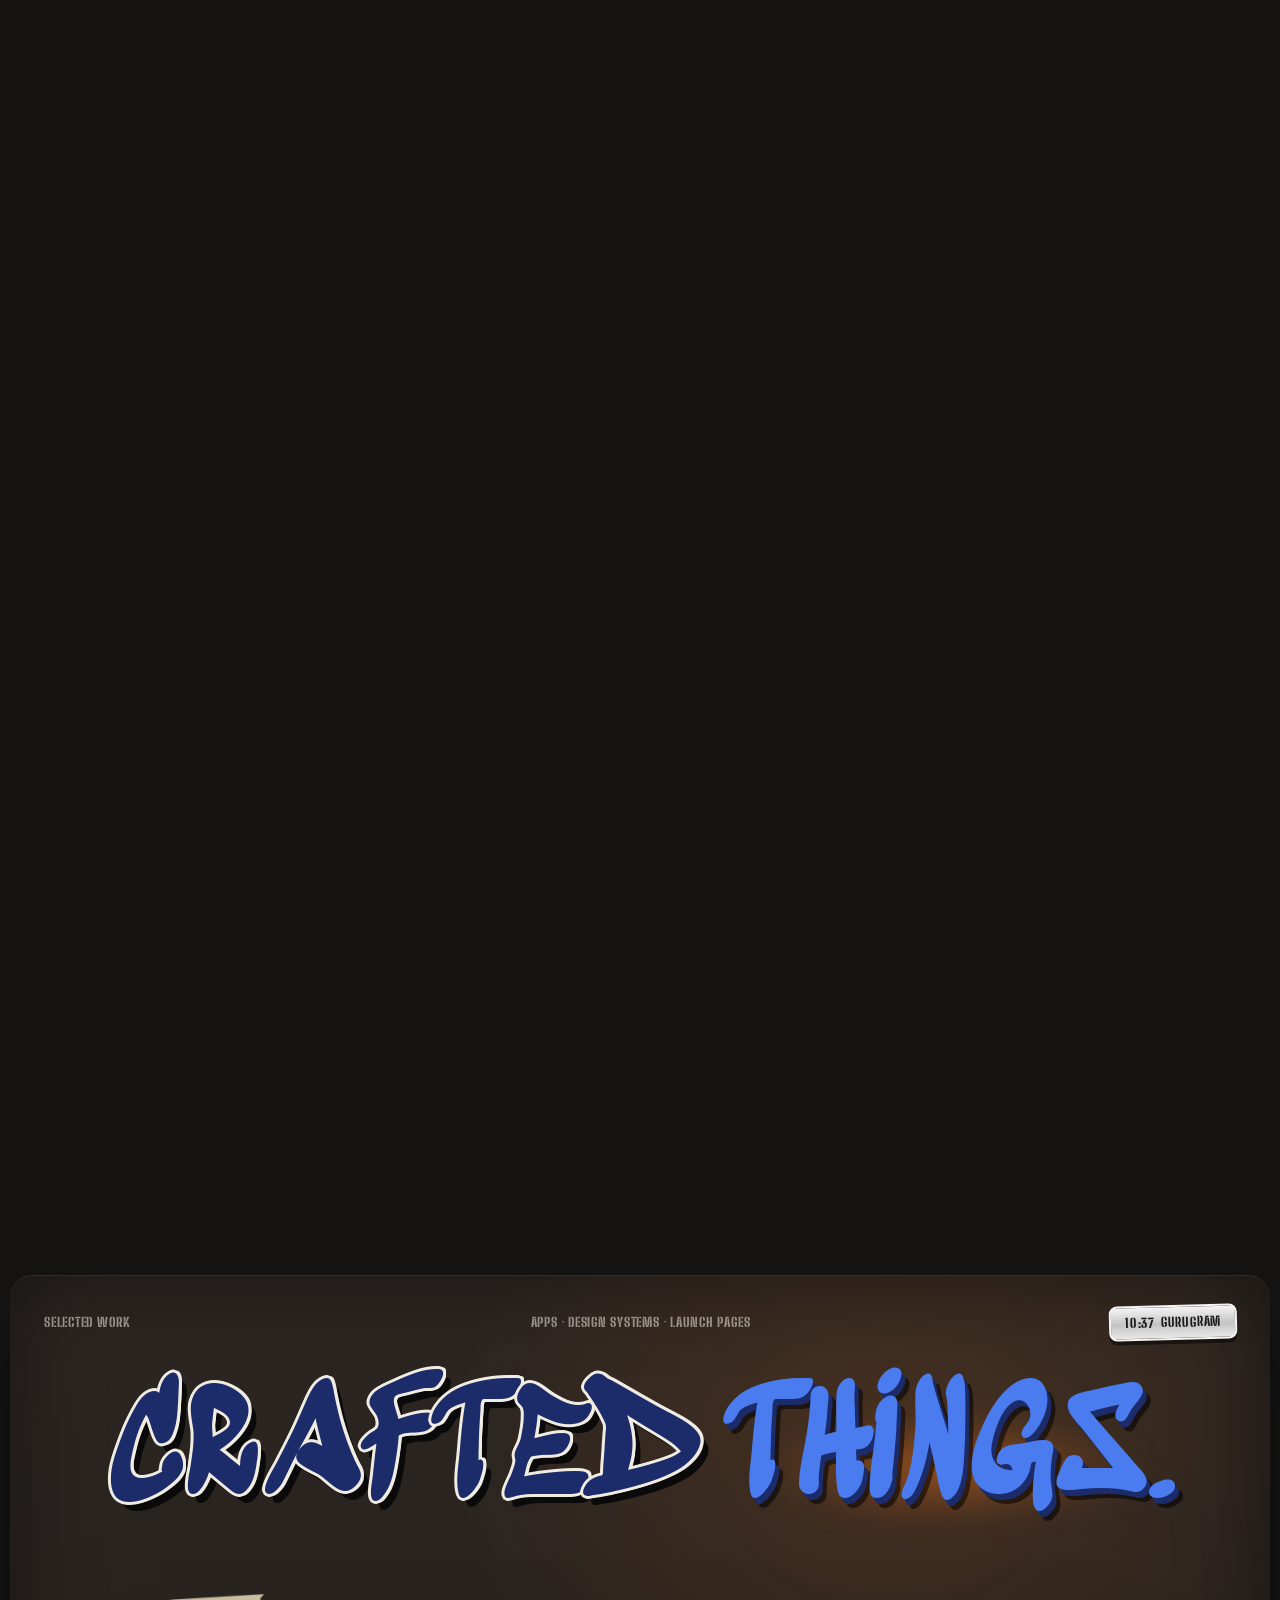
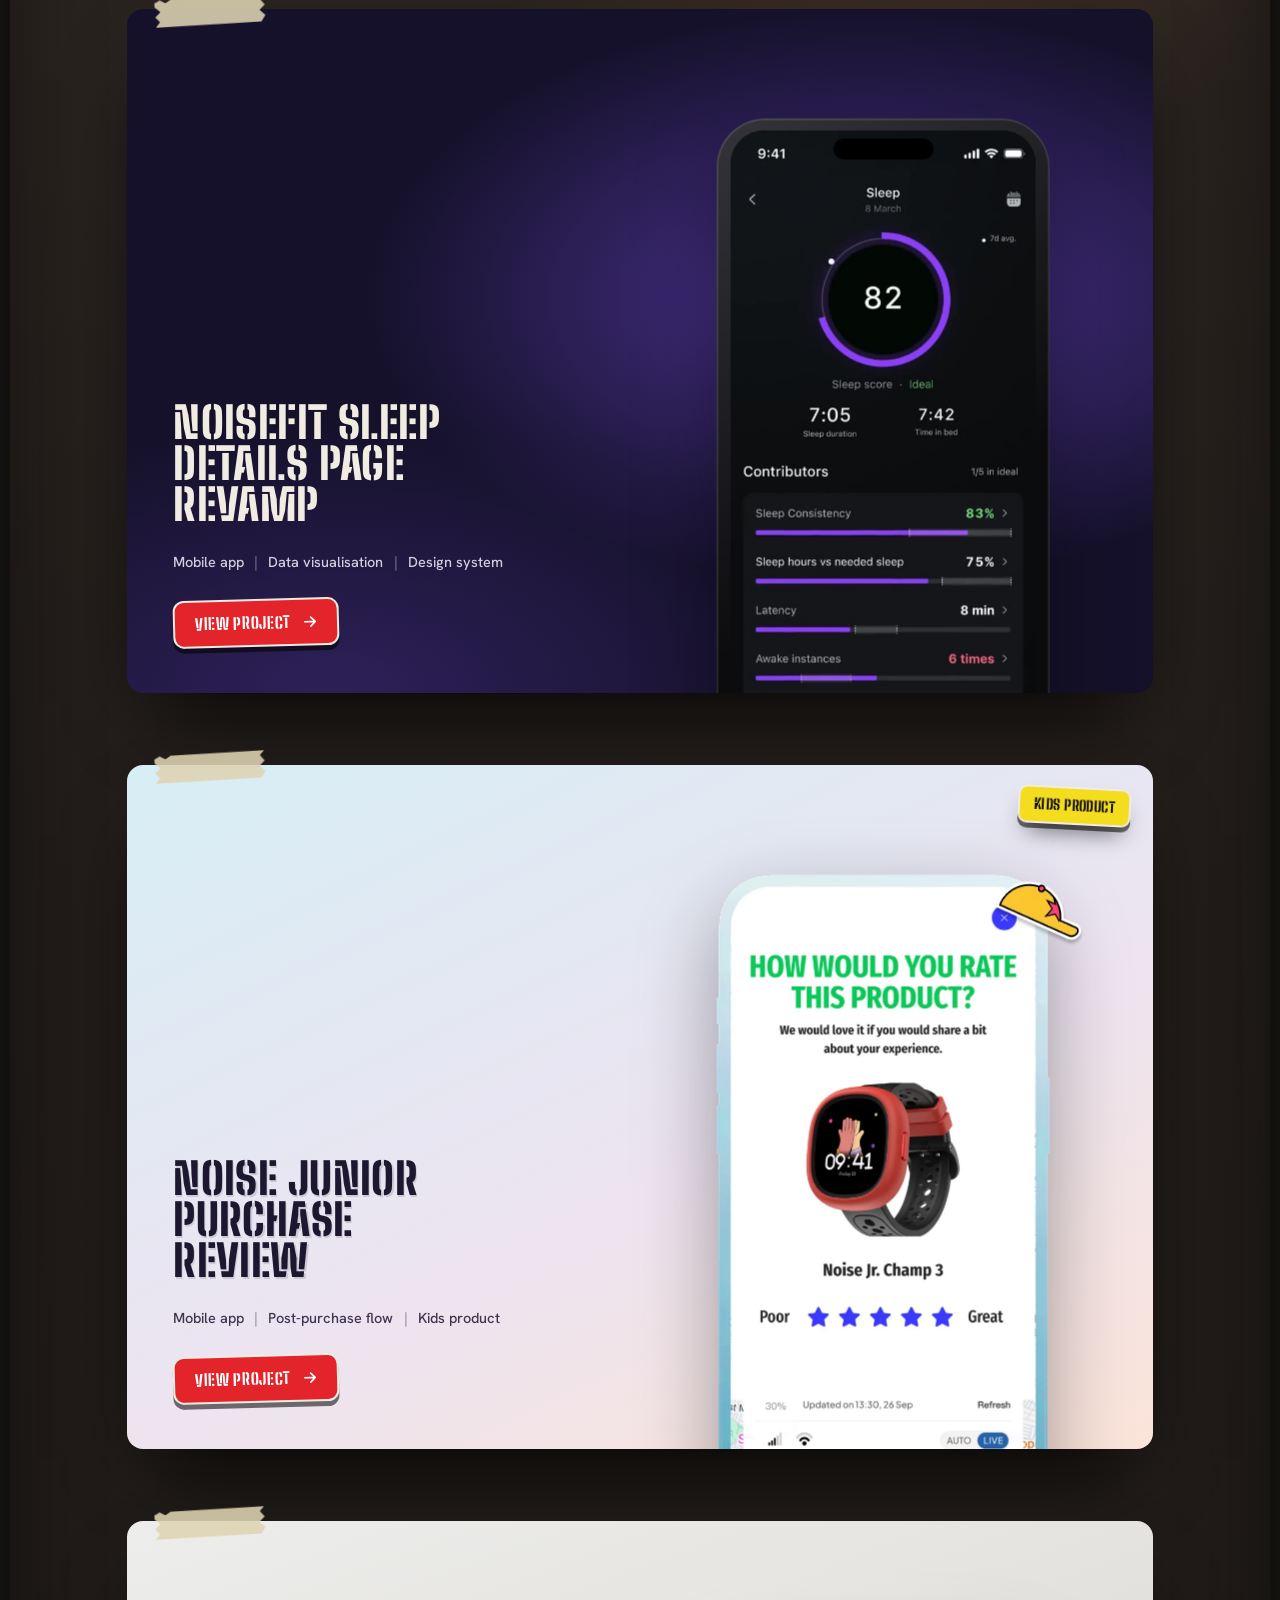
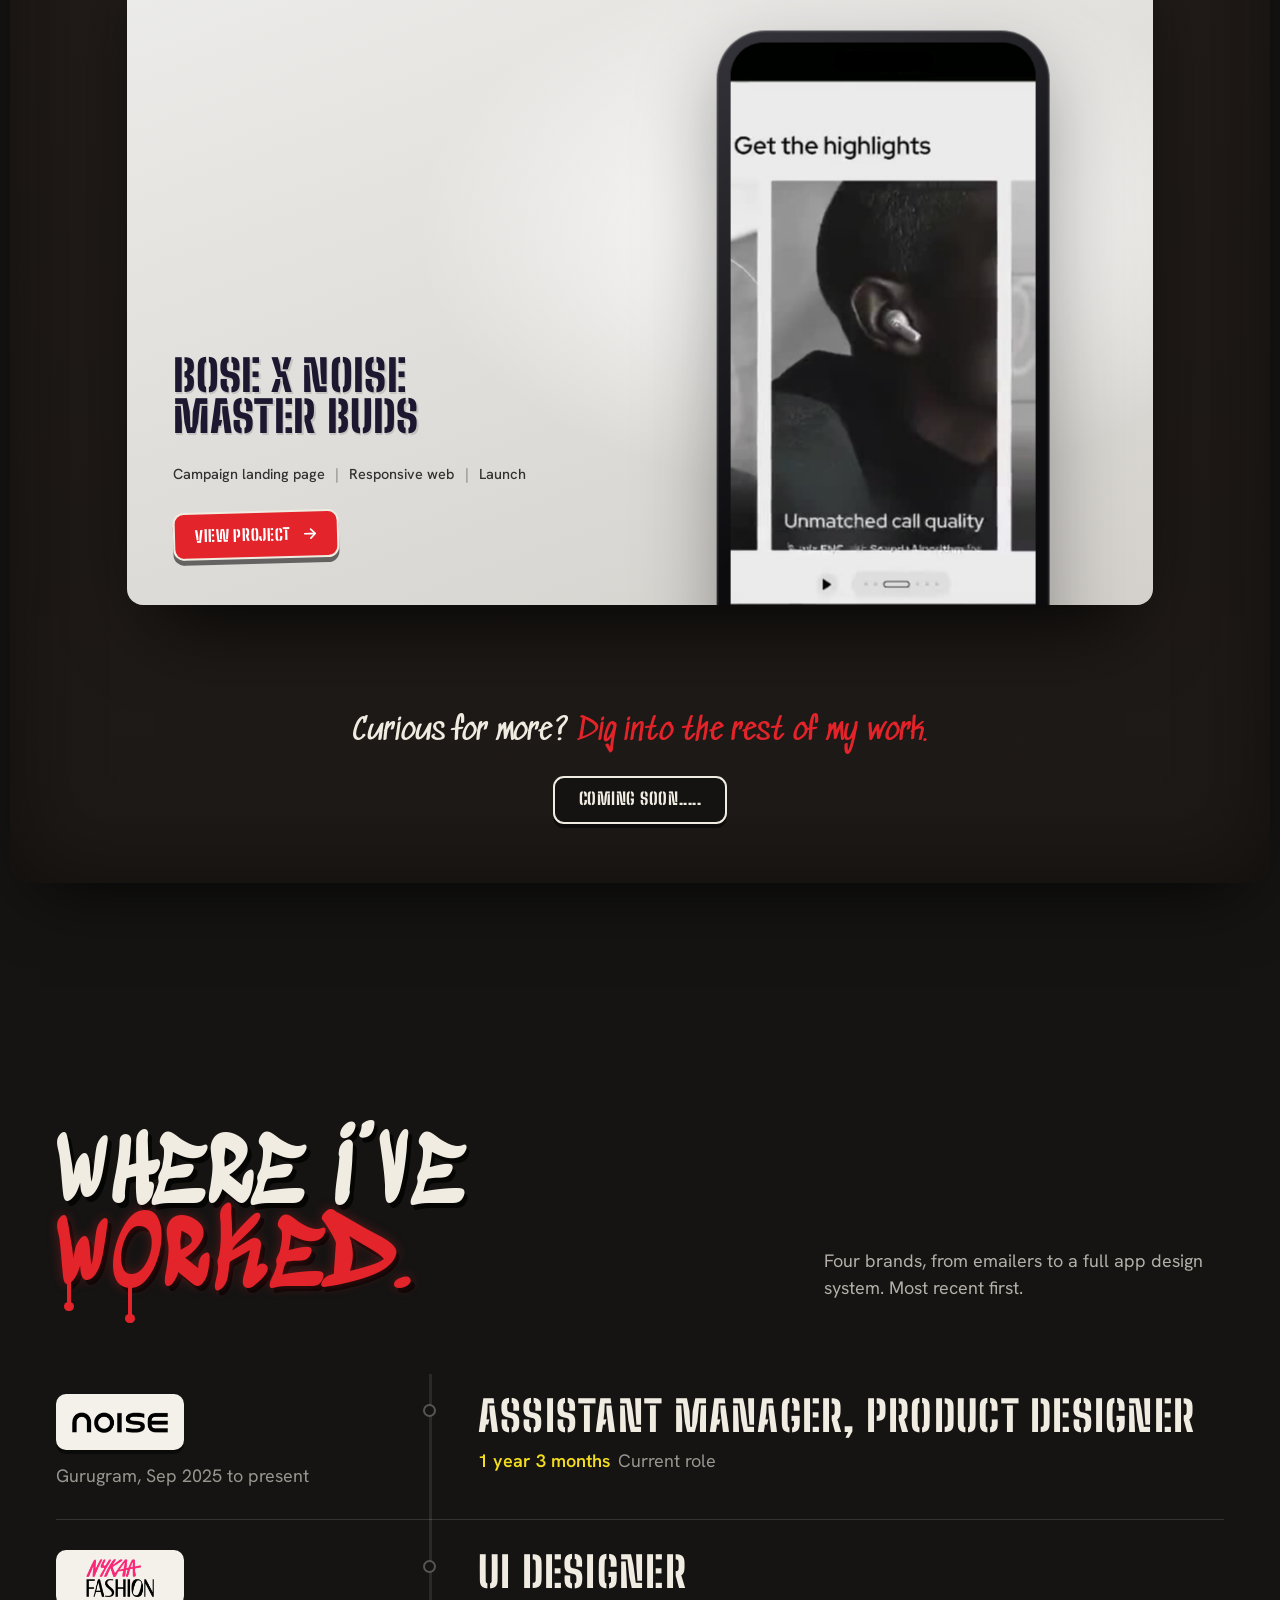
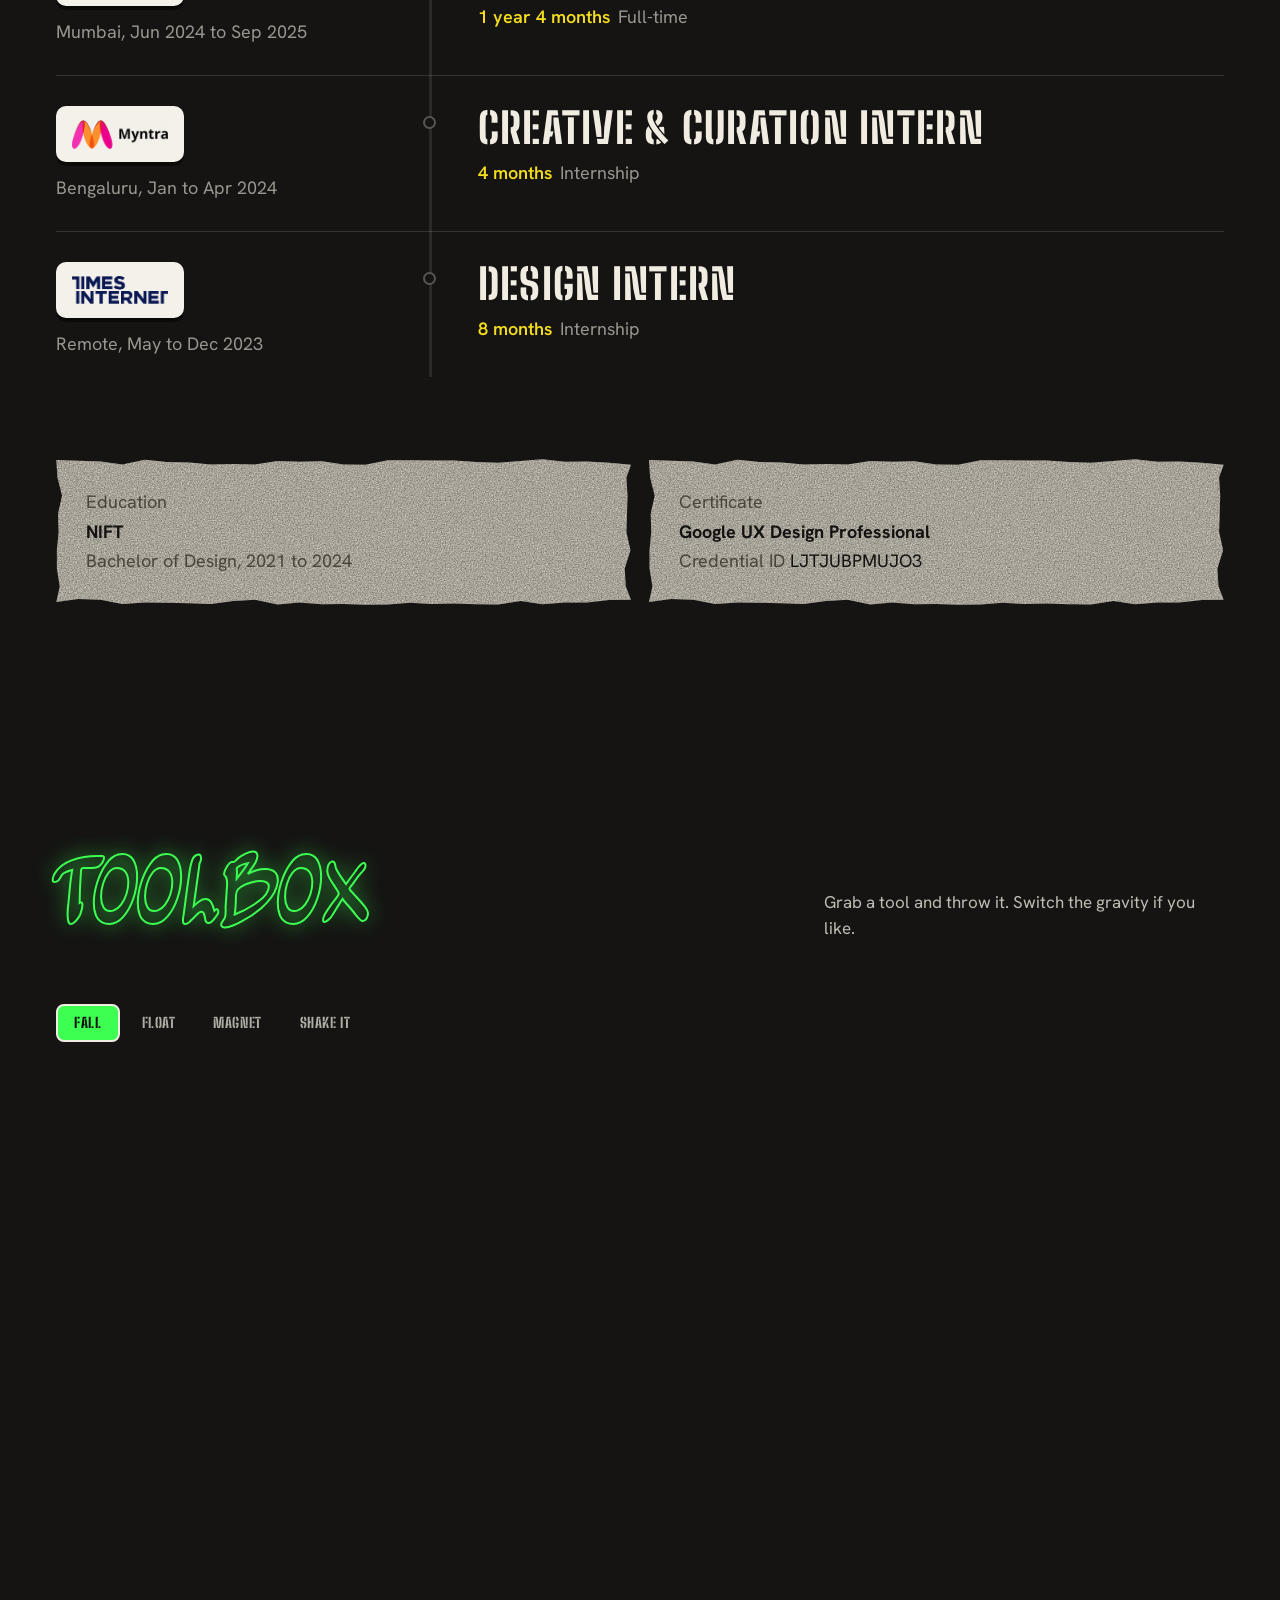
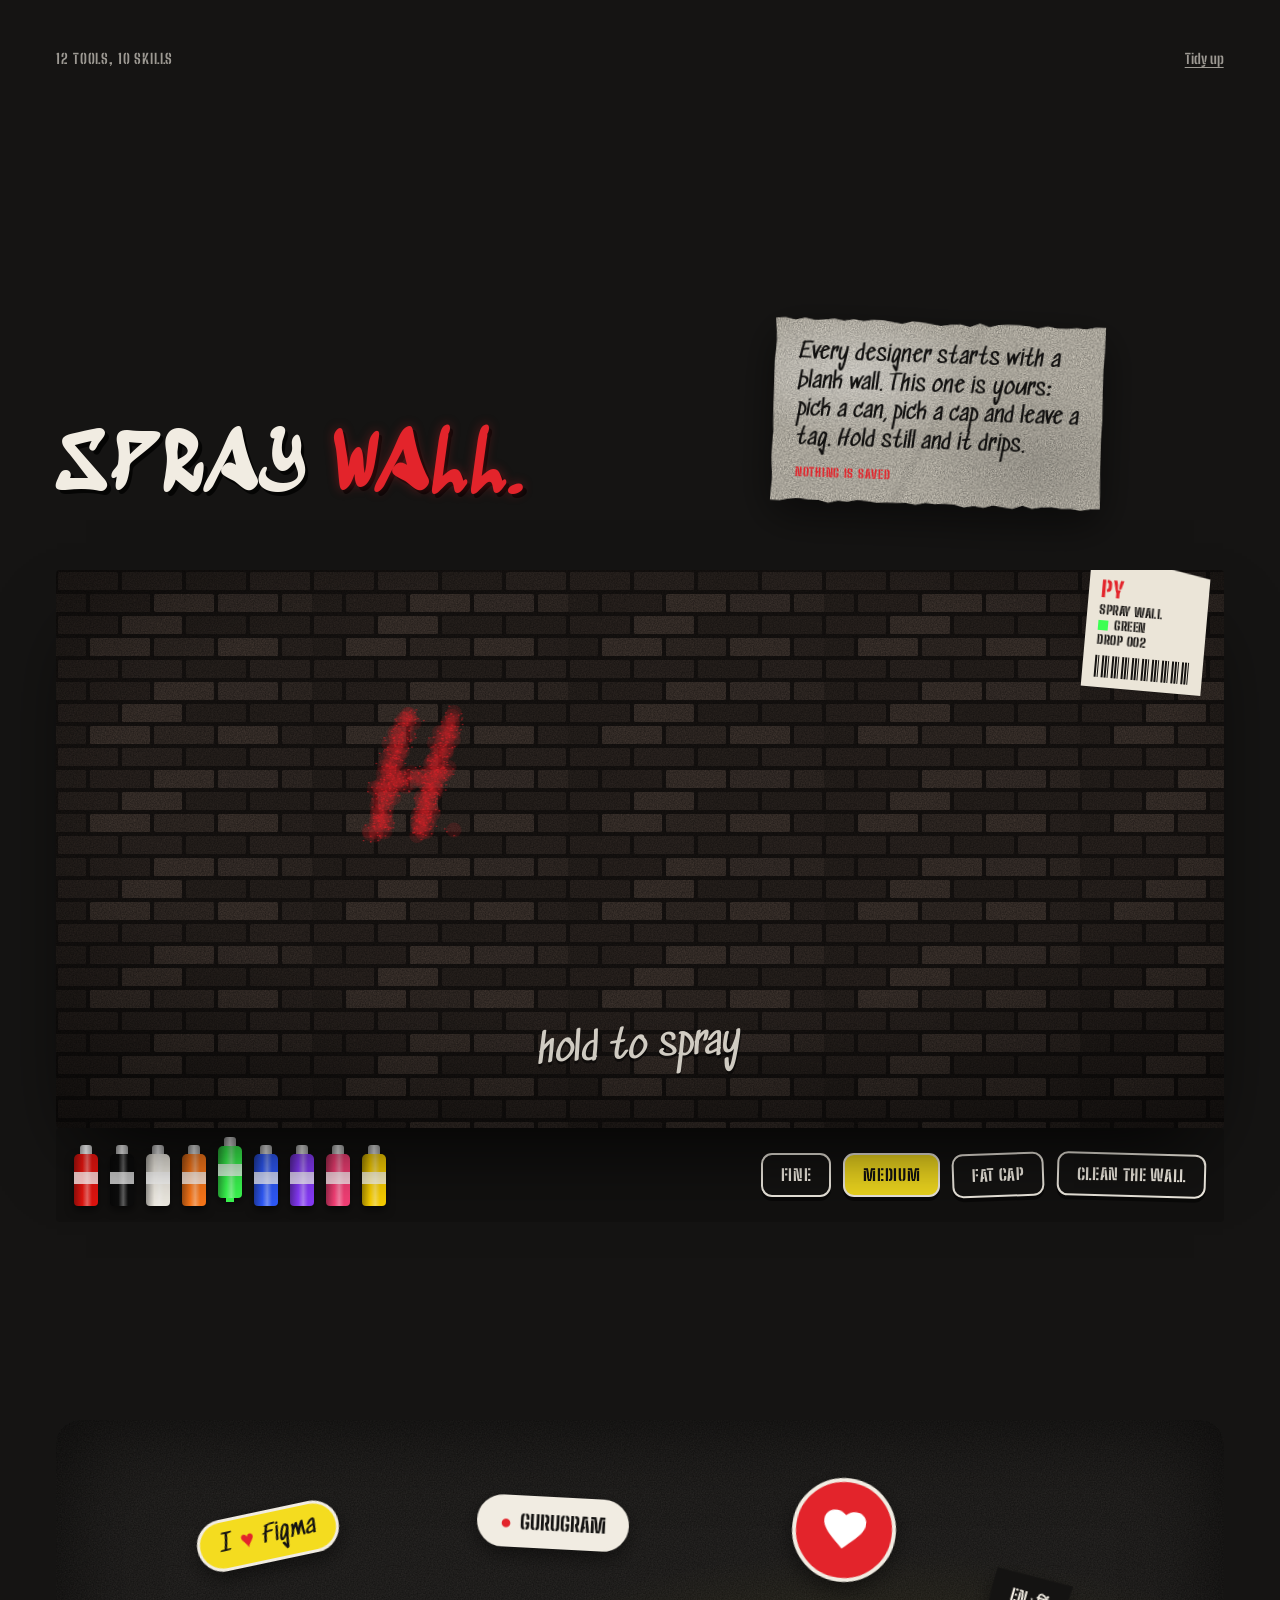
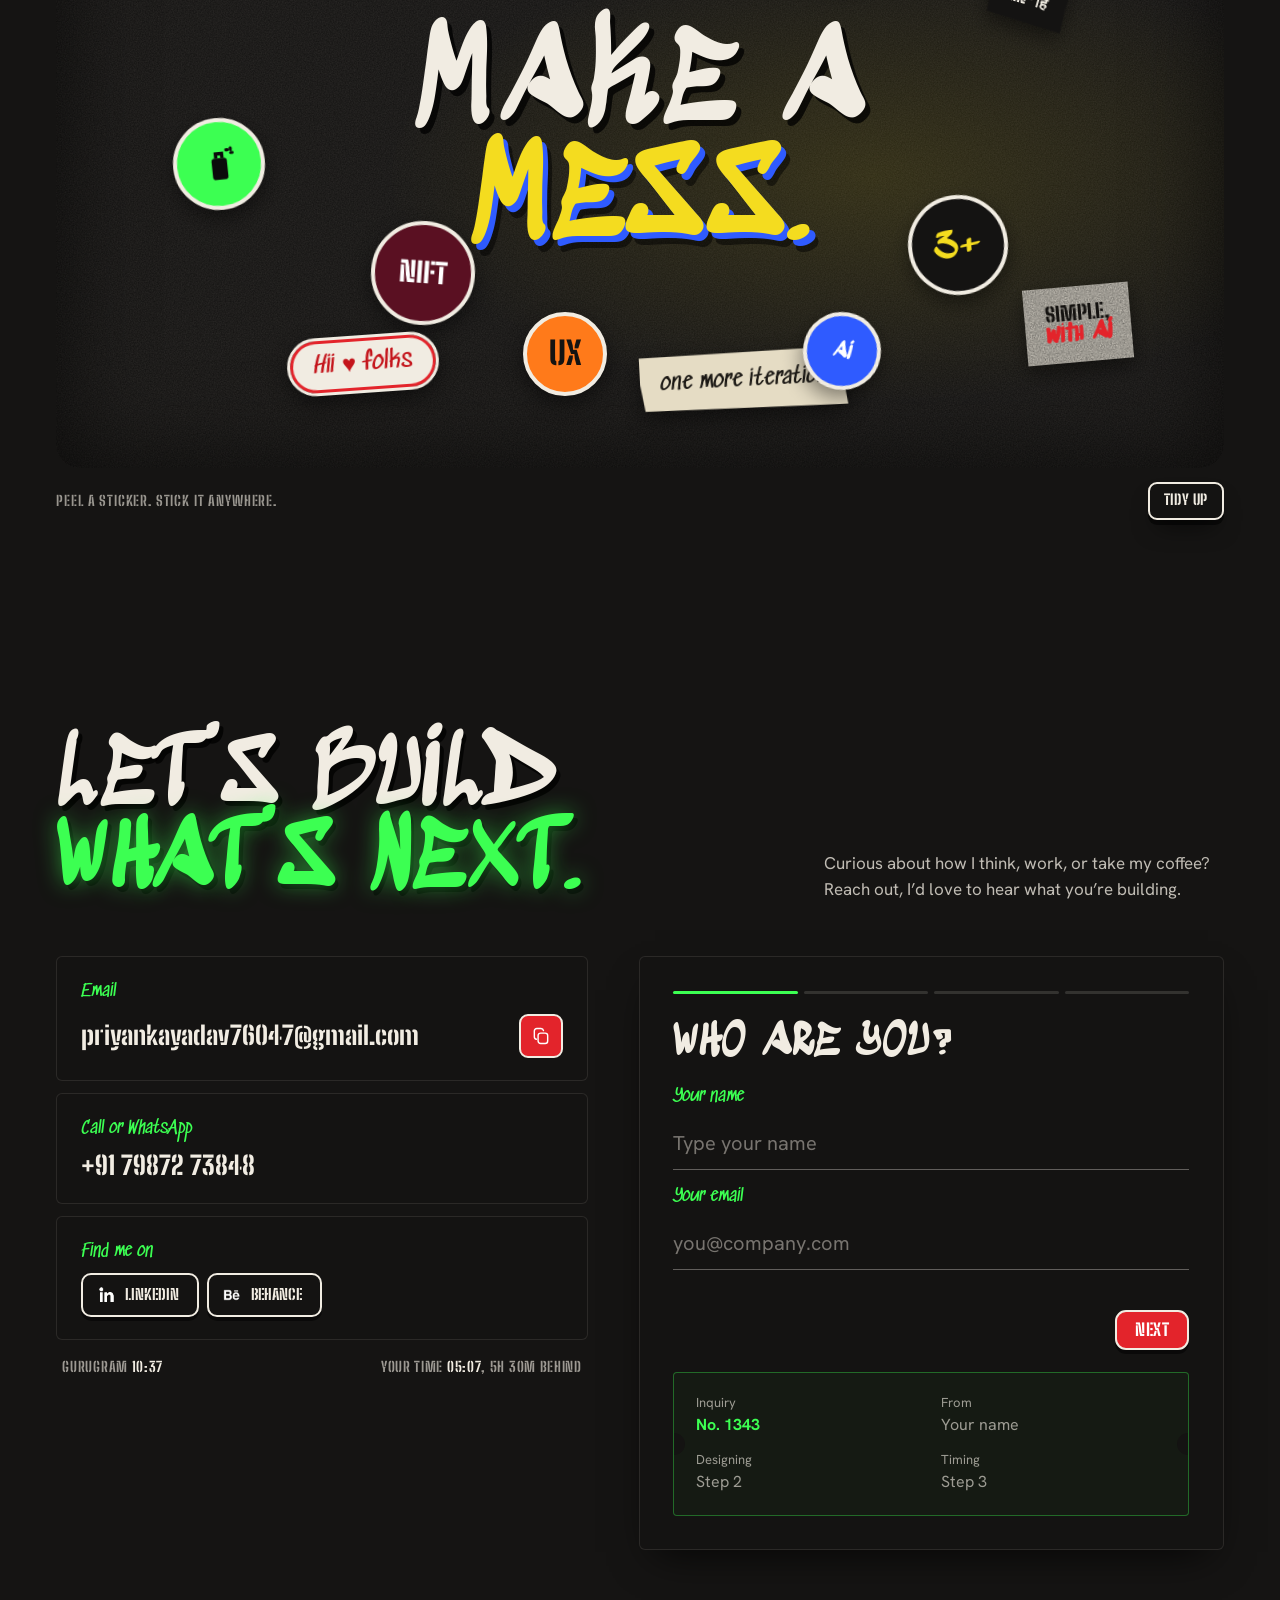
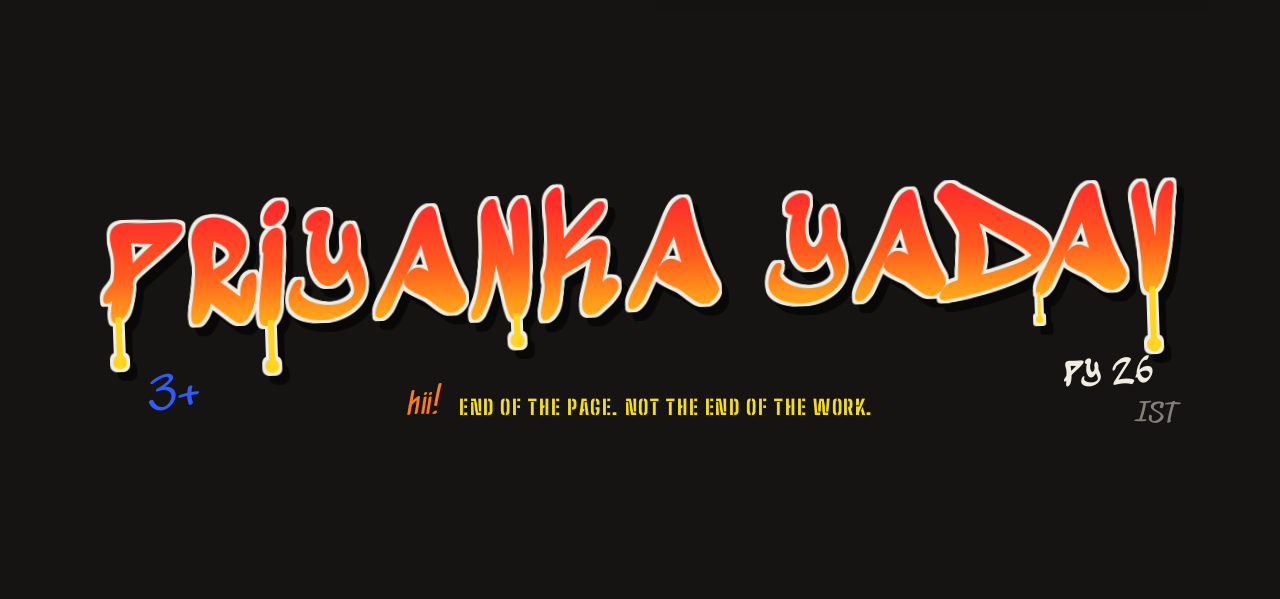
==== commit 251d8bcc: "Resume buttons download Priyanka_Yadav_Resume.pdf Co-Authored-By: Claude Sonnet 5.5 <noreply@anthrop" ====
--- a/index.html
+++ b/index.html
@@ -1,5 +1,5 @@
 <!DOCTYPE html>
-<html lang="en" data-edition="street">
+<html lang="en" data-edition="gold">
 <head>
 <script>try{history.scrollRestoration="manual"}catch(e){}</script>
 <meta charset="UTF-8">
@@ -53,7 +53,7 @@
 <header class="nav" id="nav">
   <div class="nav-in">
     <a class="brand" href="#home" data-magnet><span class="st-logo" aria-hidden="true"><b>Priyanka Yadav</b><i>Designer</i></span><span class="mono">py</span><span><b>Priyanka Yadav</b><small>Product designer</small></span></a>
-    <a class="nav-back" href="#work" data-case-back aria-label="Back to all work"><svg viewBox="0 0 24 24" fill="none" aria-hidden="true"><path d="M19 12H5m6-6-6 6 6 6" stroke="currentColor" stroke-width="2.2" stroke-linecap="round" stroke-linejoin="round"/></svg></a>
+    <a class="nav-back" href="#work" data-case-back aria-label="Back to all work"><svg viewBox="0 0 24 24" fill="none" aria-hidden="true"><path d="M19 12H5m6-6-6 6 6 6" stroke="currentColor" stroke-width="2.2" stroke-linecap="round" stroke-linejoin="round"/></svg>All work</a>
     <nav class="links" aria-label="Primary">
       <a href="#home" data-sec="home">Home</a>
       <a href="#work" data-sec="work">Work</a>
@@ -67,14 +67,14 @@
       <button class="snd" id="sndBtn" hidden aria-pressed="false" aria-label="Sound effects" title="Sound effects">
         <svg viewBox="0 0 18 18" class="bars" aria-hidden="true"><rect x="1" y="3" width="2.4" height="12" rx="1.2" fill="currentColor"/><rect x="5.5" y="3" width="2.4" height="12" rx="1.2" fill="currentColor"/><rect x="10" y="3" width="2.4" height="12" rx="1.2" fill="currentColor"/><rect x="14.5" y="3" width="2.4" height="12" rx="1.2" fill="currentColor"/></svg>
       </button>
-      <a class="btn gold sm nav-cv" href="#" data-resume download><svg viewBox="0 0 24 24" fill="none" aria-hidden="true"><path d="M12 4v11m0 0l-4.5-4.5M12 15l4.5-4.5M5 19.5h14" stroke="currentColor" stroke-width="2.2" stroke-linecap="round" stroke-linejoin="round"/></svg><span class="cv-full">Download resume</span><span class="cv-short">Resume</span></a>
+      <a class="btn gold sm nav-cv" href="/assets/files/Priyanka_Yadav_Resume.pdf" data-resume download="Priyanka_Yadav_Resume.pdf"><svg viewBox="0 0 24 24" fill="none" aria-hidden="true"><path d="M12 4v11m0 0l-4.5-4.5M12 15l4.5-4.5M5 19.5h14" stroke="currentColor" stroke-width="2.2" stroke-linecap="round" stroke-linejoin="round"/></svg><span class="cv-full">Download resume</span><span class="cv-short">Resume</span></a>
       <button class="burger" id="burger" aria-label="Open menu" aria-expanded="false" aria-controls="mmenu"><span></span><span></span><span></span></button>
     </div>
   </div>
 </header>
 <nav class="mmenu" id="mmenu" aria-label="Menu">
   <a href="#home">Home</a><a href="#work">Work</a><a href="#experience">Experience</a><a href="#toolbox">Toolbox</a><a href="#contact">Contact</a>
-  <div class="mm-tools"><button class="ed" id="edBtn2" aria-label="Switch between normal mode and street mode"><span data-e="gold">Normal</span><span data-e="street">Street</span></button><a class="btn gold sm nav-cv mm-cv" href="#" data-resume download><svg viewBox="0 0 24 24" fill="none" aria-hidden="true"><path d="M12 4v11m0 0l-4.5-4.5M12 15l4.5-4.5M5 19.5h14" stroke="currentColor" stroke-width="2.2" stroke-linecap="round" stroke-linejoin="round"/></svg>Download resume</a></div>
+  <div class="mm-tools"><button class="ed" id="edBtn2" aria-label="Switch between normal mode and street mode"><span data-e="gold">Normal</span><span data-e="street">Street</span></button><a class="btn gold sm nav-cv mm-cv" href="/assets/files/Priyanka_Yadav_Resume.pdf" data-resume download="Priyanka_Yadav_Resume.pdf"><svg viewBox="0 0 24 24" fill="none" aria-hidden="true"><path d="M12 4v11m0 0l-4.5-4.5M12 15l4.5-4.5M5 19.5h14" stroke="currentColor" stroke-width="2.2" stroke-linecap="round" stroke-linejoin="round"/></svg>Download resume</a></div>
 </nav>
 
 <main id="top">
@@ -84,7 +84,7 @@
     <div class="o1-left">
       <div class="lay on" data-ph="0">
         <h1 class="graf throw o1-name spr" data-drips="5"><span>Priyanka</span><span>Yadav</span></h1>
-        <p class="o1-line">Product designer at <b>Noise</b>.</p>
+        <p class="o1-line">Product designer at <b>Noise</b>. Apps, design systems, launch pages.</p>
         <div class="ctas"><button class="sb red" data-o1="1" type="button" style="--rt:-2deg">See the work</button><a class="sb dark" href="#contact" style="--rt:1.5deg">Let’s talk</a></div>
         <div class="worked"><p>Worked with</p><div><span><i class="logo lg-noise" style="width:92px" role="img" aria-label="Noise"></i></span><span><i class="logo lg-nykaa" style="width:54px" role="img" aria-label="Nykaa Fashion"></i></span><span><i class="logo lg-myntra" style="width:80px" role="img" aria-label="Myntra"></i></span><span><i class="logo lg-times" style="width:70px" role="img" aria-label="Times Internet"></i></span></div></div>
         <p class="hint2">scroll to flick through the work <b style="color:var(--s-red)">↓</b></p>
@@ -140,7 +140,7 @@
   <div class="sth-grid">
     <div class="sth-left">
       <h1 class="graf throw o1-name spr" data-drips="5" data-dc="#e3242b"><span>Priyanka</span><span>Yadav</span></h1>
-      <p class="o1-line">Product designer at <b>Noise</b>.</p>
+      <p class="o1-line">Product designer at <b>Noise</b>. Apps, design systems, launch pages.</p>
       
       <div class="worked color"><p>Worked with</p><div><span><i class="logo lg-noise" style="width:84px;height:18px" role="img" aria-label="Noise"></i></span><span><i class="logo lg-nykaa" style="width:56px;height:31px" role="img" aria-label="Nykaa Fashion"></i></span><span><i class="logo lg-myntra" style="width:79px;height:24px" role="img" aria-label="Myntra"></i></span><span><i class="logo lg-times" style="width:80px;height:23px" role="img" aria-label="Times Internet"></i></span></div></div>
       <p class="hint2">scroll to see the work <b style="color:var(--s-red)">↓</b></p>
@@ -150,14 +150,14 @@
       
     </figure>
   </div>
-  <div class="st-strip" aria-hidden="true"><div class="row"><span>UI/UX designer. <b>♥</b> Design systems. <b>♥</b> Built with AI. <b>♥</b> Simple things, done properly. <b>♥</b></span><span>UI/UX designer. <b>♥</b> Design systems. <b>♥</b> Built with AI. <b>♥</b> Simple things, done properly. <b>♥</b></span></div></div>
+  <div class="st-strip" aria-hidden="true"><div class="row"><span>UI/UX designer. <b>♥</b> Design systems. <b>♥</b> Built with AI. <b>♥</b> Made in Gurugram. <b>♥</b> Simple things, done properly. <b>♥</b></span><span>UI/UX designer. <b>♥</b> Design systems. <b>♥</b> Built with AI. <b>♥</b> Made in Gurugram. <b>♥</b> Simple things, done properly. <b>♥</b></span></div></div>
   
 </section>
 
 <section class="st-only st-links" id="links" aria-label="Quick links">
   <a class="sb dark" href="https://www.behance.net/priyankayadav40" target="_blank" rel="noopener"><svg viewBox="0 0 24 24" aria-hidden="true"><path fill="currentColor" d="M8.2 11.3c1.1-.5 1.7-1.3 1.7-2.5C9.9 6.5 8.2 5.6 6 5.6H0v12.8h6.2c2.3 0 4.5-1.1 4.5-3.7 0-1.6-.8-2.8-2.5-3.4ZM2.8 7.8h2.6c1 0 1.9.3 1.9 1.4 0 1.1-.7 1.5-1.7 1.5H2.8V7.8Zm2.9 8.4H2.8v-3.5h3c1.2 0 2 .5 2 1.8 0 1.3-.9 1.7-2.1 1.7ZM18.4 8.2c-3 0-5 2.2-5 5.1 0 3 1.9 5.1 5 5.1 2.3 0 3.8-1 4.5-3.3h-2.3c-.3.8-1.3 1.3-2.1 1.3-1.6 0-2.4-.9-2.4-2.5H23c.2-3.1-1.6-5.7-4.6-5.7Zm-2.3 4c.1-1.3.9-2.1 2.2-2.1 1.3 0 2 .8 2.1 2.1h-4.3ZM15.6 5.9h5.4v1.3h-5.4z"/></svg>Behance</a>
   <a class="sb yellow" href="mailto:priyankayadav76047@gmail.com"><svg viewBox="0 0 24 24" fill="none" aria-hidden="true"><rect x="2.5" y="5" width="19" height="14" rx="2" stroke="currentColor" stroke-width="2.2"/><path d="m3 6 9 7 9-7" stroke="currentColor" stroke-width="2.2"/></svg>Email</a>
-  <a class="sb blue" href="https://www.linkedin.com/in/priyanka-yadav-509a52219/" target="_blank" rel="noopener"><svg viewBox="0 0 24 24" aria-hidden="true"><path fill="currentColor" d="M4.98 3.5a2.5 2.5 0 1 1 0 5 2.5 2.5 0 0 1 0-5ZM3 9.5h4v11H3v-11Zm6.5 0h3.8v1.6c.6-1 1.9-1.9 3.8-1.9 4 0 4.7 2.5 4.7 5.8v5.5h-4v-4.9c0-1.2 0-2.7-1.7-2.7s-2 1.3-2 2.6v5h-4v-11Z"/></svg>LinkedIn</a>
+  <a class="sb blue" href="https://www.linkedin.com/search/results/people/?keywords=Priyanka%20Yadav%20Noise" target="_blank" rel="noopener"><svg viewBox="0 0 24 24" aria-hidden="true"><path fill="currentColor" d="M4.98 3.5a2.5 2.5 0 1 1 0 5 2.5 2.5 0 0 1 0-5ZM3 9.5h4v11H3v-11Zm6.5 0h3.8v1.6c.6-1 1.9-1.9 3.8-1.9 4 0 4.7 2.5 4.7 5.8v5.5h-4v-4.9c0-1.2 0-2.7-1.7-2.7s-2 1.3-2 2.6v5h-4v-11Z"/></svg>LinkedIn</a>
   <a class="sb green" href="#toolbox"><svg viewBox="0 0 24 24" fill="none" aria-hidden="true"><circle cx="12" cy="12" r="8" stroke="currentColor" stroke-width="2.2"/><circle cx="12" cy="12" r="2.5" fill="currentColor"/><path d="M12 1v5M12 18v5M1 12h5M18 12h5" stroke="currentColor" stroke-width="2.2"/></svg>Toolbox</a>
   <a class="sb orange" href="#wall"><svg viewBox="0 0 24 24" fill="none" aria-hidden="true"><rect x="7" y="8" width="10" height="14" rx="2" stroke="currentColor" stroke-width="2.2"/><path d="M10 8V5h4v3M16 3h1M19 2v1M19 5h1" stroke="currentColor" stroke-width="2.2" stroke-linecap="round"/></svg>Spray wall</a>
   <a class="sb white" href="#work"><svg viewBox="0 0 24 24" fill="none" aria-hidden="true"><path d="M12 3v18M3 12h18" stroke="currentColor" stroke-width="3" stroke-linecap="round"/></svg>The work</a>
@@ -188,7 +188,7 @@
   <div class="n-hero-in">
     <p class="n-kick" data-nr="wipe">UI/UX designer | 3+ years | Gurugram</p>
     <h1 class="n-h1" data-nchars data-scatter>Hii folks! I am <span class="n-accent">Priyanka Yadav</span></h1>
-    <p class="n-hero-sub" data-nr="blur" style="--d:700ms">Product designer at <b>Noise</b>.</p>
+    <p class="n-hero-sub" data-nr="blur" style="--d:700ms">Product designer at <b>Noise</b>. Apps, design systems, launch pages.</p>
     <div class="n-ctas" data-nr style="--d:850ms"><a class="n-pill" href="#work">See the work</a><a class="n-pill ghost" href="#contact">Let’s talk</a></div>
   </div>
 </section>
@@ -209,7 +209,7 @@
 <nav class="n-quick gd-only" aria-label="Quick links">
   <a class="n-chip" href="https://www.behance.net/priyankayadav40" target="_blank" rel="noopener" data-nr style="--d:0ms"><svg viewBox="0 0 24 24" aria-hidden="true"><path fill="currentColor" d="M8.2 11.3c1.1-.5 1.7-1.3 1.7-2.5C9.9 6.5 8.2 5.6 6 5.6H0v12.8h6.2c2.3 0 4.5-1.1 4.5-3.7 0-1.6-.8-2.8-2.5-3.4ZM2.8 7.8h2.6c1 0 1.9.3 1.9 1.4 0 1.1-.7 1.5-1.7 1.5H2.8V7.8Zm2.9 8.4H2.8v-3.5h3c1.2 0 2 .5 2 1.8 0 1.3-.9 1.7-2.1 1.7ZM18.4 8.2c-3 0-5 2.2-5 5.1 0 3 1.9 5.1 5 5.1 2.3 0 3.8-1 4.5-3.3h-2.3c-.3.8-1.3 1.3-2.1 1.3-1.6 0-2.4-.9-2.4-2.5H23c.2-3.1-1.6-5.7-4.6-5.7Zm-2.3 4c.1-1.3.9-2.1 2.2-2.1 1.3 0 2 .8 2.1 2.1h-4.3ZM15.6 5.9h5.4v1.3h-5.4z"/></svg>Behance</a>
   <a class="n-chip" href="mailto:priyankayadav76047@gmail.com" data-nr style="--d:60ms"><svg viewBox="0 0 24 24" fill="none" aria-hidden="true"><rect x="2.5" y="5" width="19" height="14" rx="2" stroke="currentColor" stroke-width="2"/><path d="m3 6 9 7 9-7" stroke="currentColor" stroke-width="2"/></svg>Email</a>
-  <a class="n-chip" href="https://www.linkedin.com/in/priyanka-yadav-509a52219/" target="_blank" rel="noopener" data-nr style="--d:120ms"><svg viewBox="0 0 24 24" aria-hidden="true"><path fill="currentColor" d="M4.98 3.5a2.5 2.5 0 1 1 0 5 2.5 2.5 0 0 1 0-5ZM3 9.5h4v11H3v-11Zm6.5 0h3.8v1.6c.6-1 1.9-1.9 3.8-1.9 4 0 4.7 2.5 4.7 5.8v5.5h-4v-4.9c0-1.2 0-2.7-1.7-2.7s-2 1.3-2 2.6v5h-4v-11Z"/></svg>LinkedIn</a>
+  <a class="n-chip" href="https://www.linkedin.com/search/results/people/?keywords=Priyanka%20Yadav%20Noise" target="_blank" rel="noopener" data-nr style="--d:120ms"><svg viewBox="0 0 24 24" aria-hidden="true"><path fill="currentColor" d="M4.98 3.5a2.5 2.5 0 1 1 0 5 2.5 2.5 0 0 1 0-5ZM3 9.5h4v11H3v-11Zm6.5 0h3.8v1.6c.6-1 1.9-1.9 3.8-1.9 4 0 4.7 2.5 4.7 5.8v5.5h-4v-4.9c0-1.2 0-2.7-1.7-2.7s-2 1.3-2 2.6v5h-4v-11Z"/></svg>LinkedIn</a>
   <a class="n-chip" href="#work" data-nr style="--d:180ms"><svg viewBox="0 0 24 24" fill="none" aria-hidden="true"><path d="M12 4v16M4 12h16" stroke="currentColor" stroke-width="2.4" stroke-linecap="round"/></svg>The work</a>
   <a class="n-chip" href="#toolbox" data-nr style="--d:240ms"><svg viewBox="0 0 24 24" fill="none" aria-hidden="true"><path d="M4 4h7v7H4zM13 4h7v7h-7zM4 13h7v7H4zM13 13h7v7h-7z" stroke="currentColor" stroke-width="2" stroke-linejoin="round"/></svg>Toolkit</a>
   <a class="n-chip pink" href="#contact" data-nr style="--d:360ms"><svg viewBox="0 0 24 22" aria-hidden="true"><path fill="currentColor" d="M12 21.6 10.3 20C4.2 14.5 0 10.7 0 6.2 0 2.6 2.8 0 6.4 0c2 0 4 .9 5.6 2.4C13.6.9 15.6 0 17.6 0 21.2 0 24 2.6 24 6.2c0 4.5-4.2 8.3-10.3 13.8Z"/></svg>Say hii</a>
@@ -257,24 +257,24 @@
           <div class="n-phone"><img src="assets/images/projects/noisefit-phone-frame.webp" alt=""><video class="n-screen" muted loop playsinline preload="metadata" poster="assets/images/projects/noisefit-sleep-motion-poster.jpg" aria-hidden="true"><source src="assets/videos/noisefit-sleep-motion.mp4" type="video/mp4"></video></div>
           <span class="n-tag">NFA Feature</span></div>
         <div class="n-caption"><div><h3>NoiseFit sleep details page revamp</h3></div><span class="n-arrow" aria-hidden="true"><svg class="a" viewBox="0 0 49 49" fill="none" aria-hidden="true"><path d="M14.3621 24.2094L34.3598 24.5123M26.2396 32.3902L34.3598 24.5123L26.4819 16.392" stroke="currentColor" stroke-width="3" stroke-linecap="round" stroke-linejoin="round"/></svg><svg class="b" viewBox="0 0 49 49" fill="none" aria-hidden="true"><path d="M14.3621 24.2094L34.3598 24.5123M26.2396 32.3902L34.3598 24.5123L26.4819 16.392" stroke="currentColor" stroke-width="3" stroke-linecap="round" stroke-linejoin="round"/></svg></span></div>
-        <ul class="n-ctags"><li>Mobile app</li><li>Data visualisation</li><li>Design system</li></ul>
+        <p class="n-desc">A calmer way to read a night’s sleep: one score up top, and the contributors that shaped it right below.</p>
       </a>
       <a class="n-project n-pastel" href="https://www.behance.net/priyankayadav40" target="_blank" rel="noopener" data-nr aria-label="Noise Junior purchase review, opens Behance">
         <div class="n-stage"><div class="n-phone"><img src="assets/images/projects/noise-junior-phone.webp" alt="Noise Junior purchase review screen"></div><img class="n-sticker" src="assets/images/projects/noise-junior-sticker.webp" alt="">
           <span class="n-tag">Kids product</span></div>
         <div class="n-caption"><div><h3>Noise junior purchase review</h3></div><span class="n-arrow" aria-hidden="true"><svg class="a" viewBox="0 0 49 49" fill="none" aria-hidden="true"><path d="M14.3621 24.2094L34.3598 24.5123M26.2396 32.3902L34.3598 24.5123L26.4819 16.392" stroke="currentColor" stroke-width="3" stroke-linecap="round" stroke-linejoin="round"/></svg><svg class="b" viewBox="0 0 49 49" fill="none" aria-hidden="true"><path d="M14.3621 24.2094L34.3598 24.5123M26.2396 32.3902L34.3598 24.5123L26.4819 16.392" stroke="currentColor" stroke-width="3" stroke-linecap="round" stroke-linejoin="round"/></svg></span></div>
-        <ul class="n-ctags"><li>Mobile app</li><li>Post-purchase flow</li><li>Kids product</li></ul>
+        <p class="n-desc">A bright, friendly review moment for the Noise Jr. Champ 3: one product, one question, five stars from poor to great.</p>
       </a>
       <a class="n-project n-light" href="https://www.gonoise.com/a/h/noise-master-buds-2-truly-wireless-earbuds?utm_source=google&amp;utm_medium=cpc&amp;utm_campaign=22158266528&amp;gad_source=1&amp;gad_campaignid=22151928396&amp;gbraid=0AAAAADg92wIwLXLYua-sw6Uj6xccVaJBt&amp;gclid=Cj0KCQjwmunNBhDbARIsAOndKpn5Wbk786zUd6Q3apuf5GH8mm489tWAO207kTVm9MrXilqomffl9BEaAmTMEALw_wcB" target="_blank" rel="noopener" data-nr style="--d:120ms" aria-label="Bose X Noise Master Buds launch page, opens gonoise.com">
         <div class="n-stage"><div class="n-phone"><img src="assets/images/projects/master-buds-phone-frame.webp" alt=""><div class="n-screen-crop"><video class="n-screen" muted loop playsinline preload="metadata" poster="assets/images/projects/master-buds-motion-poster.jpg" aria-hidden="true"><source src="assets/videos/master-buds-motion.mp4" type="video/mp4"></video></div></div>
           <span class="n-tag">Launch page</span></div>
         <div class="n-caption"><div><h3>Bose X Noise master buds</h3></div><span class="n-arrow" aria-hidden="true"><svg class="a" viewBox="0 0 49 49" fill="none" aria-hidden="true"><path d="M14.3621 24.2094L34.3598 24.5123M26.2396 32.3902L34.3598 24.5123L26.4819 16.392" stroke="currentColor" stroke-width="3" stroke-linecap="round" stroke-linejoin="round"/></svg><svg class="b" viewBox="0 0 49 49" fill="none" aria-hidden="true"><path d="M14.3621 24.2094L34.3598 24.5123M26.2396 32.3902L34.3598 24.5123L26.4819 16.392" stroke="currentColor" stroke-width="3" stroke-linecap="round" stroke-linejoin="round"/></svg></span></div>
-        <ul class="n-ctags"><li>Campaign landing page</li><li>Responsive web</li><li>Launch</li></ul>
+        <p class="n-desc">The launch page for Master Buds with sound by Bose: big imagery, highlight carousels, and a clear path to buy.</p>
       </a>
     </div>
     <div class="n-more">
       <p data-nchars data-wave>Curious for more? Dig into the rest of my work.</p>
-      <a class="n-pill big" href="work.html" data-nr style="--d:120ms">View work</a>
+      <span class="n-pill big n-soon" aria-disabled="true" data-nr style="--d:120ms">Coming soon.....</span>
     </div>
   </div>
   <div class="wk-box wrap">
@@ -332,7 +332,7 @@
   </div>
   <div class="more">
     <p data-rv>Curious for more? <em>Dig into the rest of my work.</em></p>
-    <a class="btn ghost" href="work.html" data-rv style="--d:120ms">View work</a>
+    <span class="btn ghost btn-soon" aria-disabled="true" data-rv style="--d:120ms">Coming soon.....</span>
   </div>
   </div>
 </section>
@@ -610,7 +610,7 @@
       <div class="field" data-rv><span class="k">Email</span><span class="v"><a href="mailto:priyankayadav76047@gmail.com" id="email">priyankayadav76047@gmail.com</a><button class="copy" id="copyBtn" aria-label="Copy email address"><svg viewBox="0 0 24 24" fill="none" aria-hidden="true"><rect x="8.5" y="8.5" width="11.5" height="12.5" rx="3" stroke="currentColor" stroke-width="1.7"/><path d="M15 5.5C14.7 4 13.7 3 12 3H7C5.2 3 4 4.3 4 6.1v6.7c0 1.7 1 2.9 2.5 3.1" stroke="currentColor" stroke-width="1.7" stroke-linecap="round"/></svg></button></span></div>
       <div class="field" data-rv style="--d:80ms"><span class="k">Call or WhatsApp</span><span class="v"><a href="tel:+917987273848">+91 79872 73848</a></span></div>
       <div class="field" data-rv style="--d:160ms"><span class="k">Find me on</span>
-        <div class="socials"><a href="https://www.linkedin.com/in/priyanka-yadav-509a52219/" target="_blank" rel="noopener" data-magnet><img src="assets/icons/social/linkedin.webp" alt="">LinkedIn</a><a href="https://www.behance.net/priyankayadav40" target="_blank" rel="noopener" data-magnet><img src="assets/icons/social/behance.webp" alt="">Behance</a></div></div>
+        <div class="socials"><a href="https://www.linkedin.com/search/results/people/?keywords=Priyanka%20Yadav%20Noise" target="_blank" rel="noopener" data-magnet><img src="assets/icons/social/linkedin.webp" alt="">LinkedIn</a><a href="https://www.behance.net/priyankayadav40" target="_blank" rel="noopener" data-magnet><img src="assets/icons/social/behance.webp" alt="">Behance</a></div></div>
       <div class="clock st-only" data-rv style="--d:220ms"><span>Gurugram <b id="istClock">--:--</b></span><span id="yourTime">Your time <b>--:--</b></span></div>
     </div>
 
@@ -671,7 +671,7 @@
   <div class="f-cols">
     <div><p>Designing simple things for people, from Gurugram.</p></div>
     <div><h4>Index</h4><a href="#home">Home</a><a href="#work">Work</a><a href="#experience">Experience</a><a href="#toolbox">Toolbox</a><a class="st-only" href="#wall">The wall</a><a href="#contact">Contact</a></div>
-    <div><h4>Elsewhere</h4><a href="https://www.behance.net/priyankayadav40" target="_blank" rel="noopener">Behance</a><a href="https://www.linkedin.com/in/priyanka-yadav-509a52219/" target="_blank" rel="noopener">LinkedIn</a><a href="mailto:priyankayadav76047@gmail.com">Email</a>
+    <div><h4>Elsewhere</h4><a href="https://www.behance.net/priyankayadav40" target="_blank" rel="noopener">Behance</a><a href="https://www.linkedin.com/search/results/people/?keywords=Priyanka%20Yadav%20Noise" target="_blank" rel="noopener">LinkedIn</a><a href="mailto:priyankayadav76047@gmail.com">Email</a>
       <div class="fstk st-only" aria-hidden="true"><span class="sb yellow sm" style="left:0;top:20px;--rt:-8deg;border-radius:999px">I ♥ design</span><span class="circ" style="position:absolute;left:150px;top:0;width:78px;height:78px;border-radius:50%;background:#2f5bff;border:4px solid #f1ece2;display:grid;place-items:center;font-family:var(--tag);font-size:34px;color:#fff;transform:rotate(8deg)">3+</span><span class="hello" style="left:70px;top:80px"><b>Hello</b><small>my name is</small><span>Priyanka</span></span></div></div>
     <div class="st-only"><div class="paper fnote"><i class="tape tc" style="--tw:80px"></i>No ads, no analytics, no trackers. Designed by Priyanka, in Gurugram, built with a little help from AI.</div></div>
   </div>
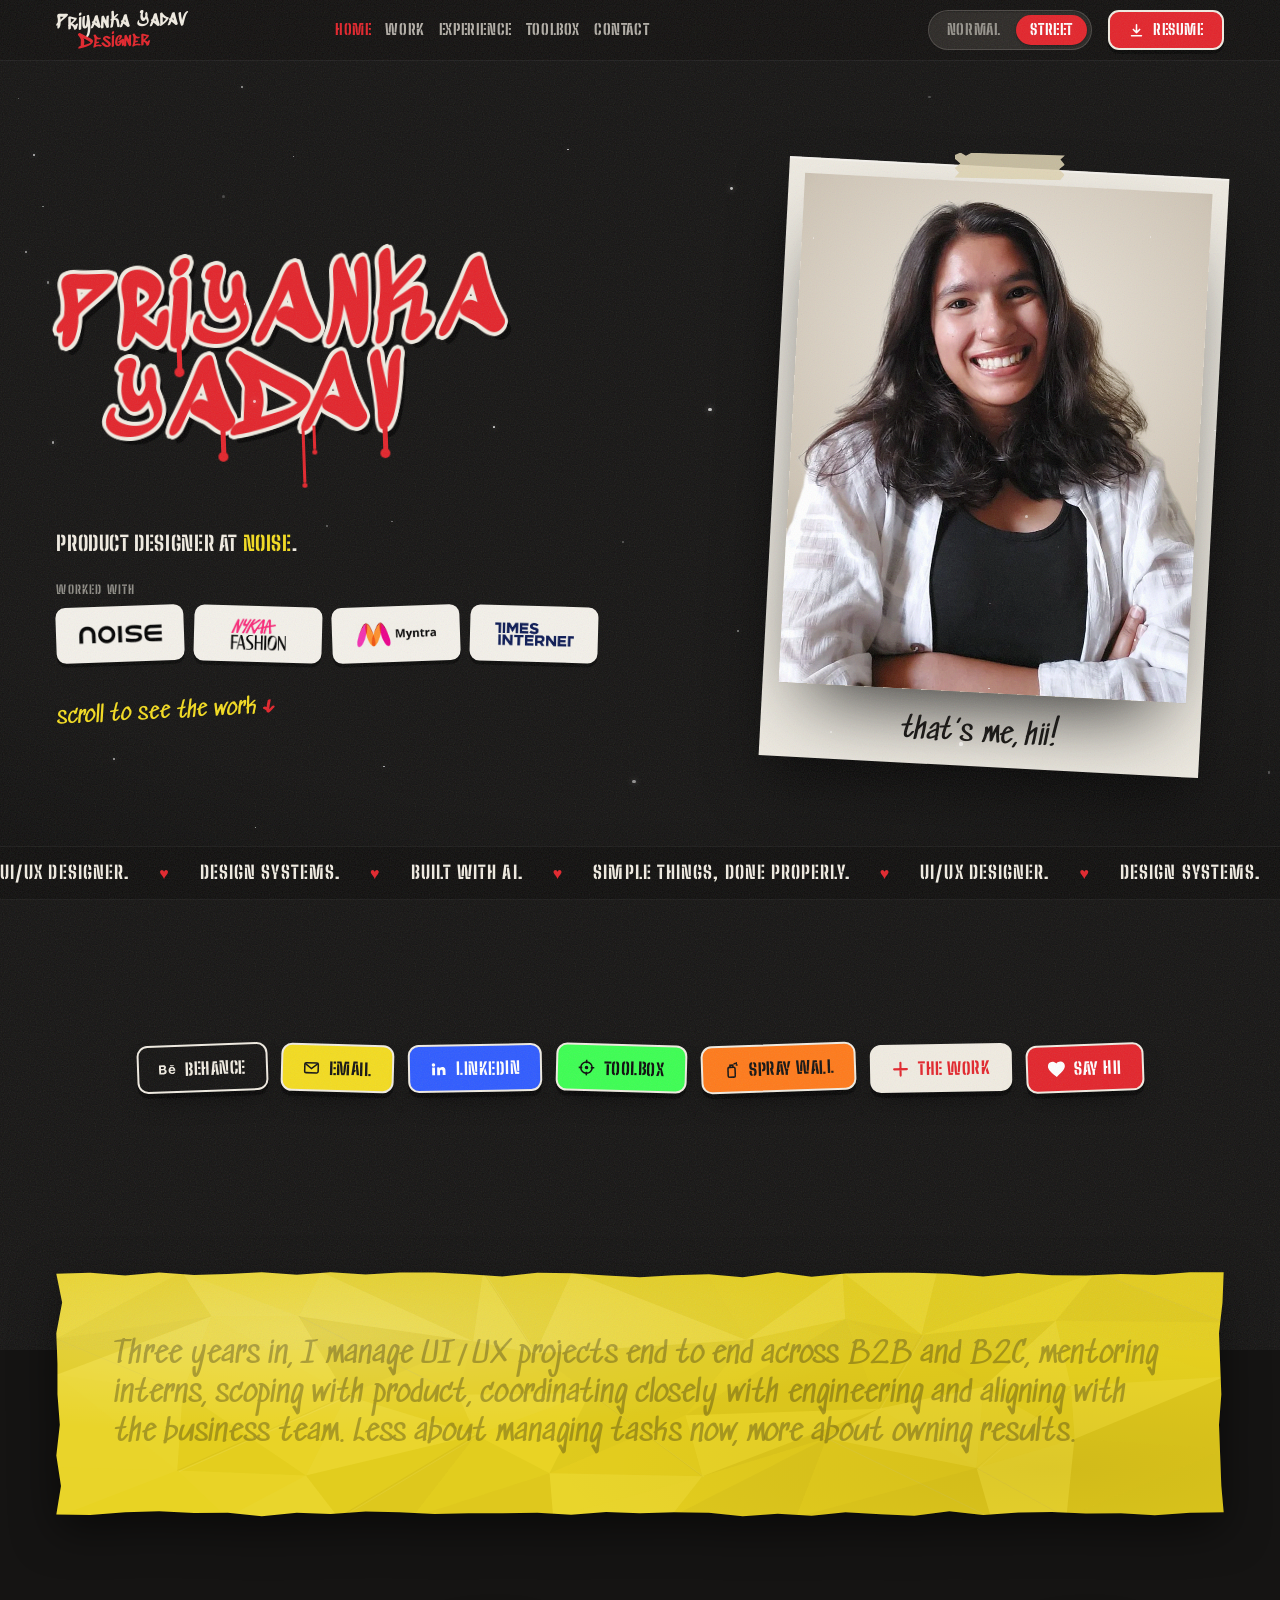
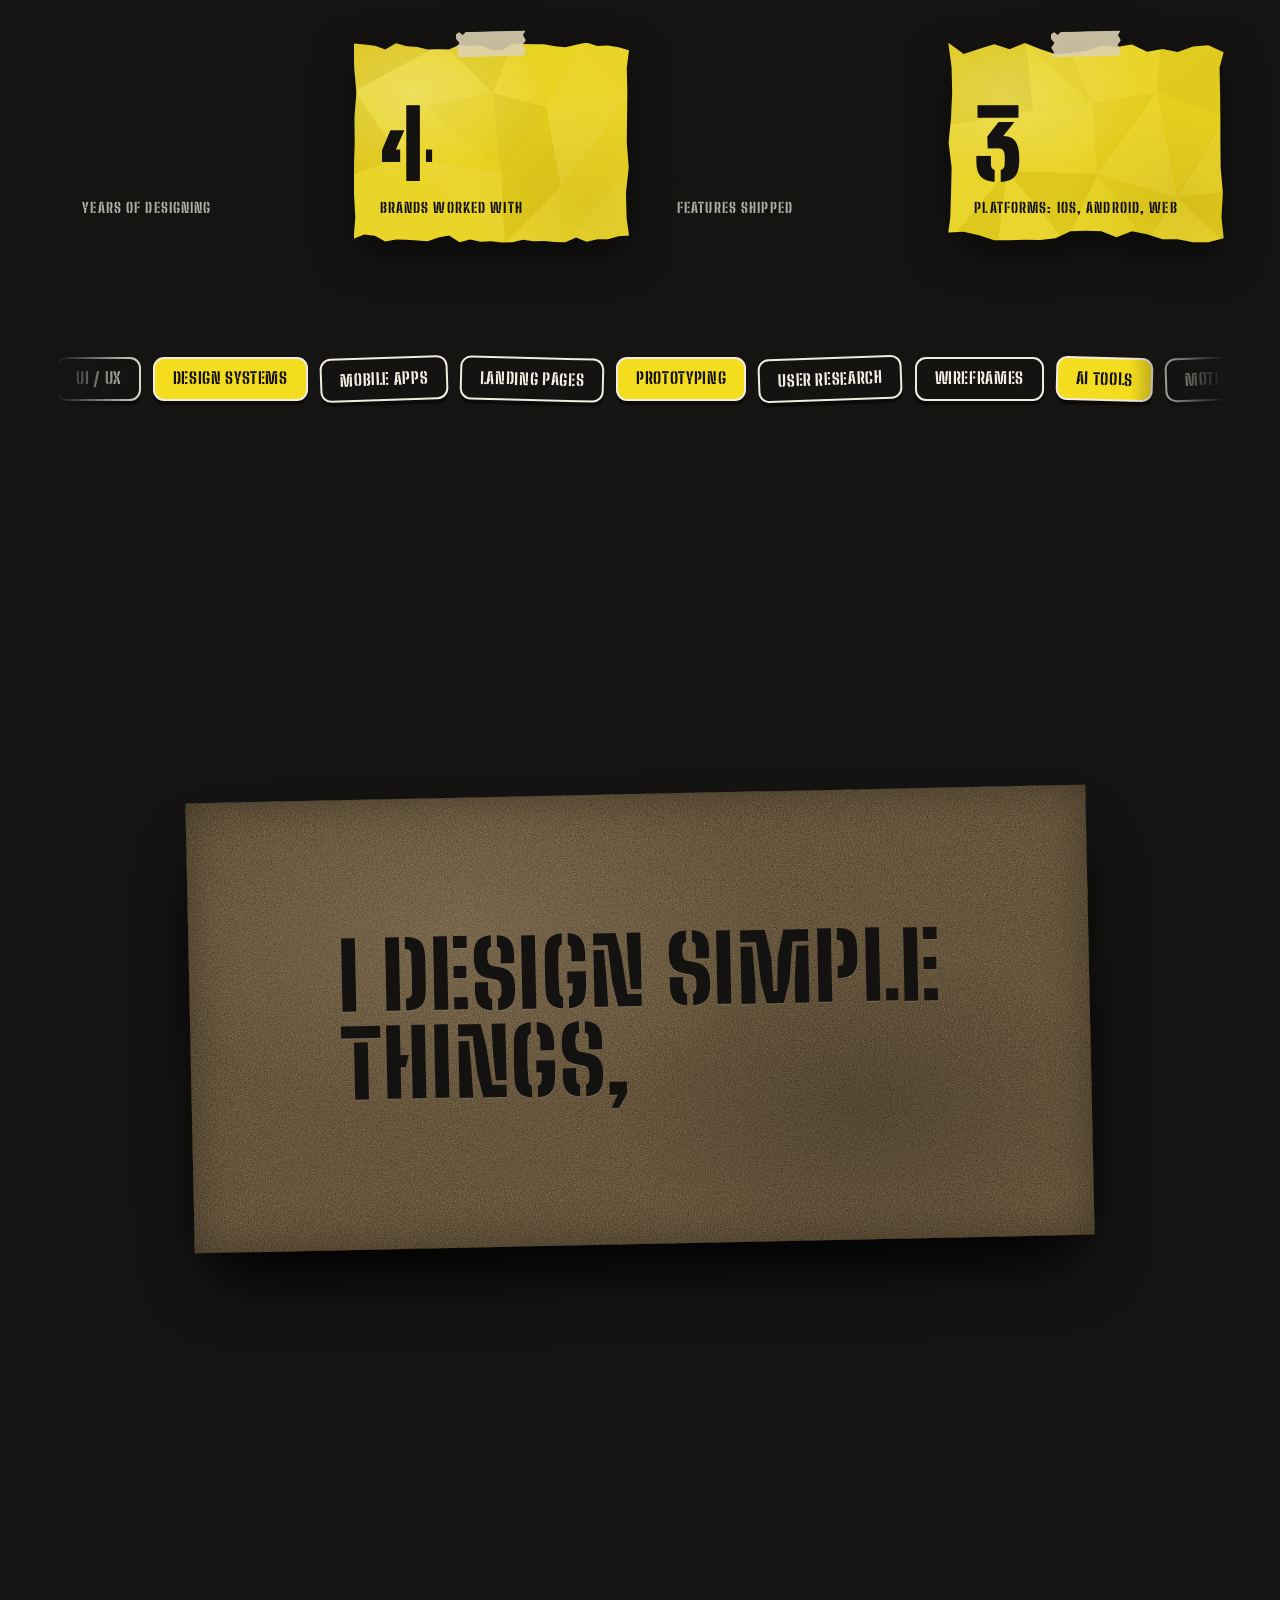
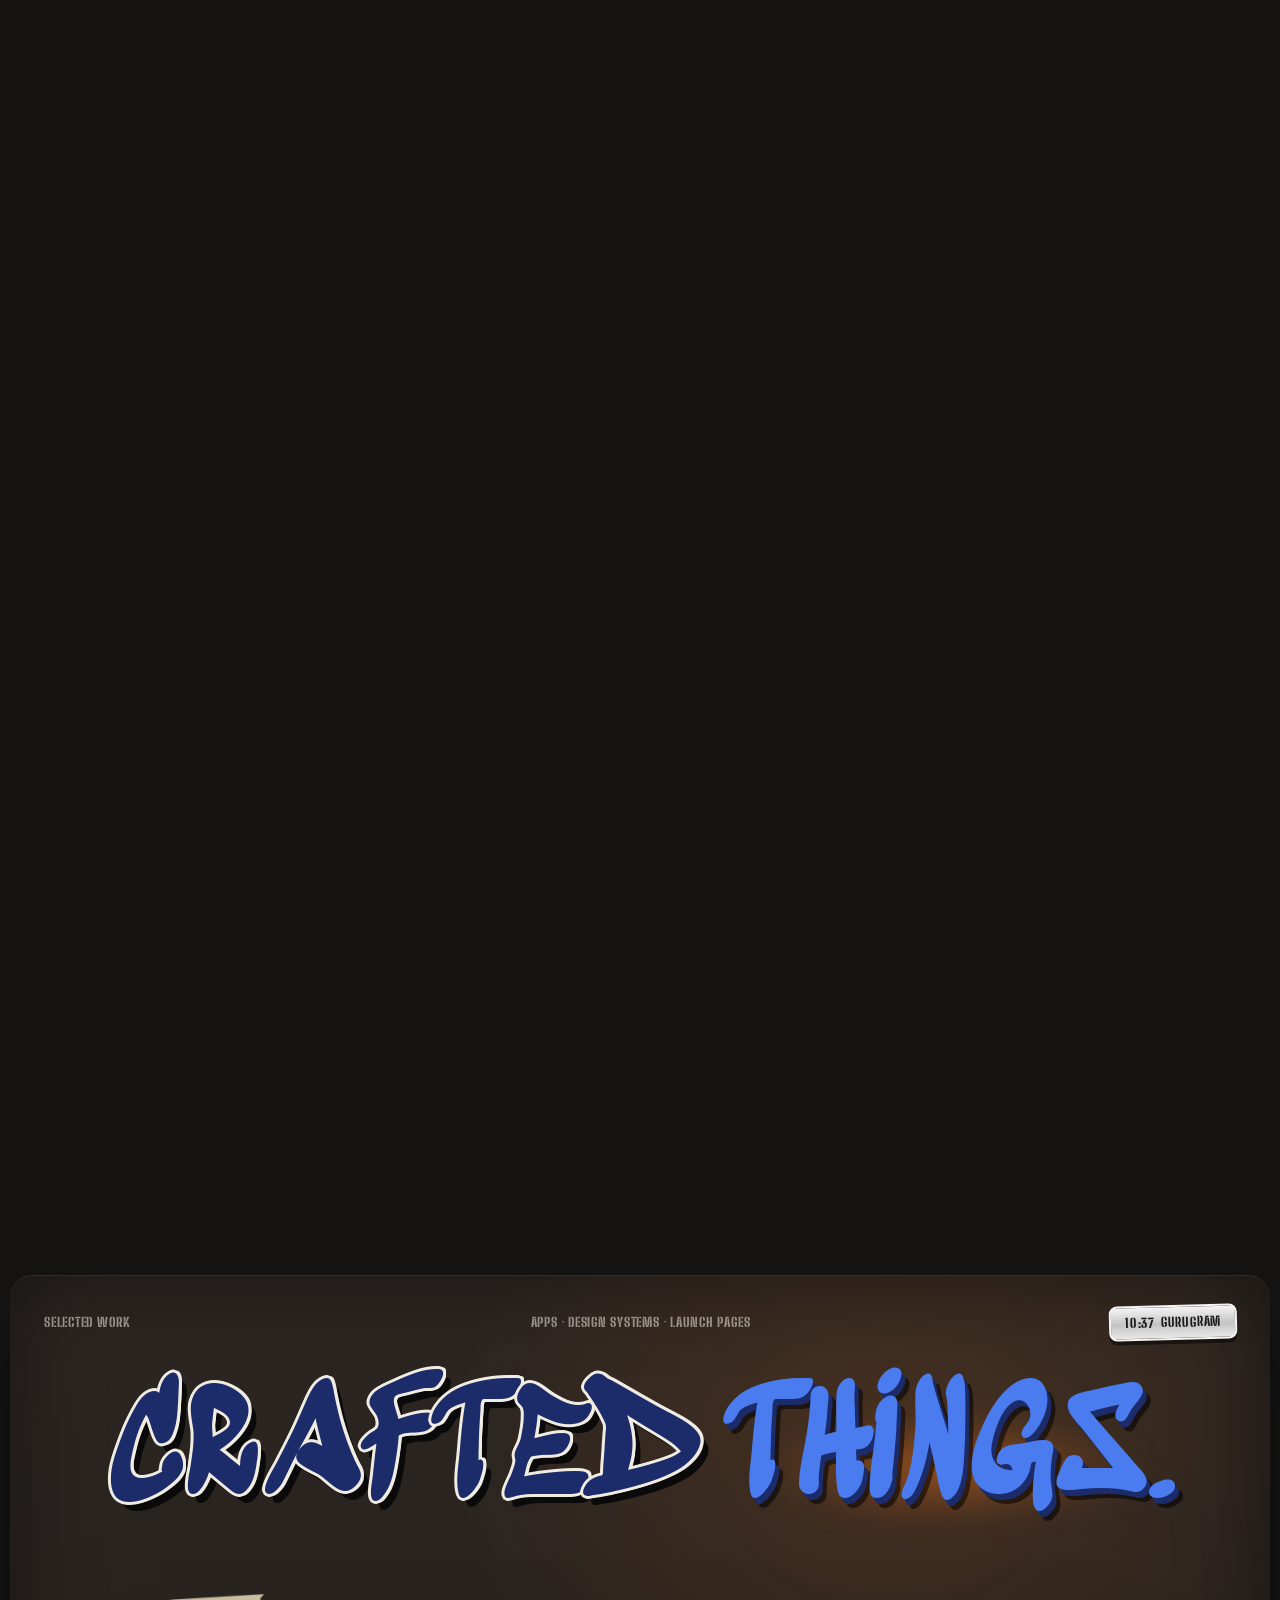
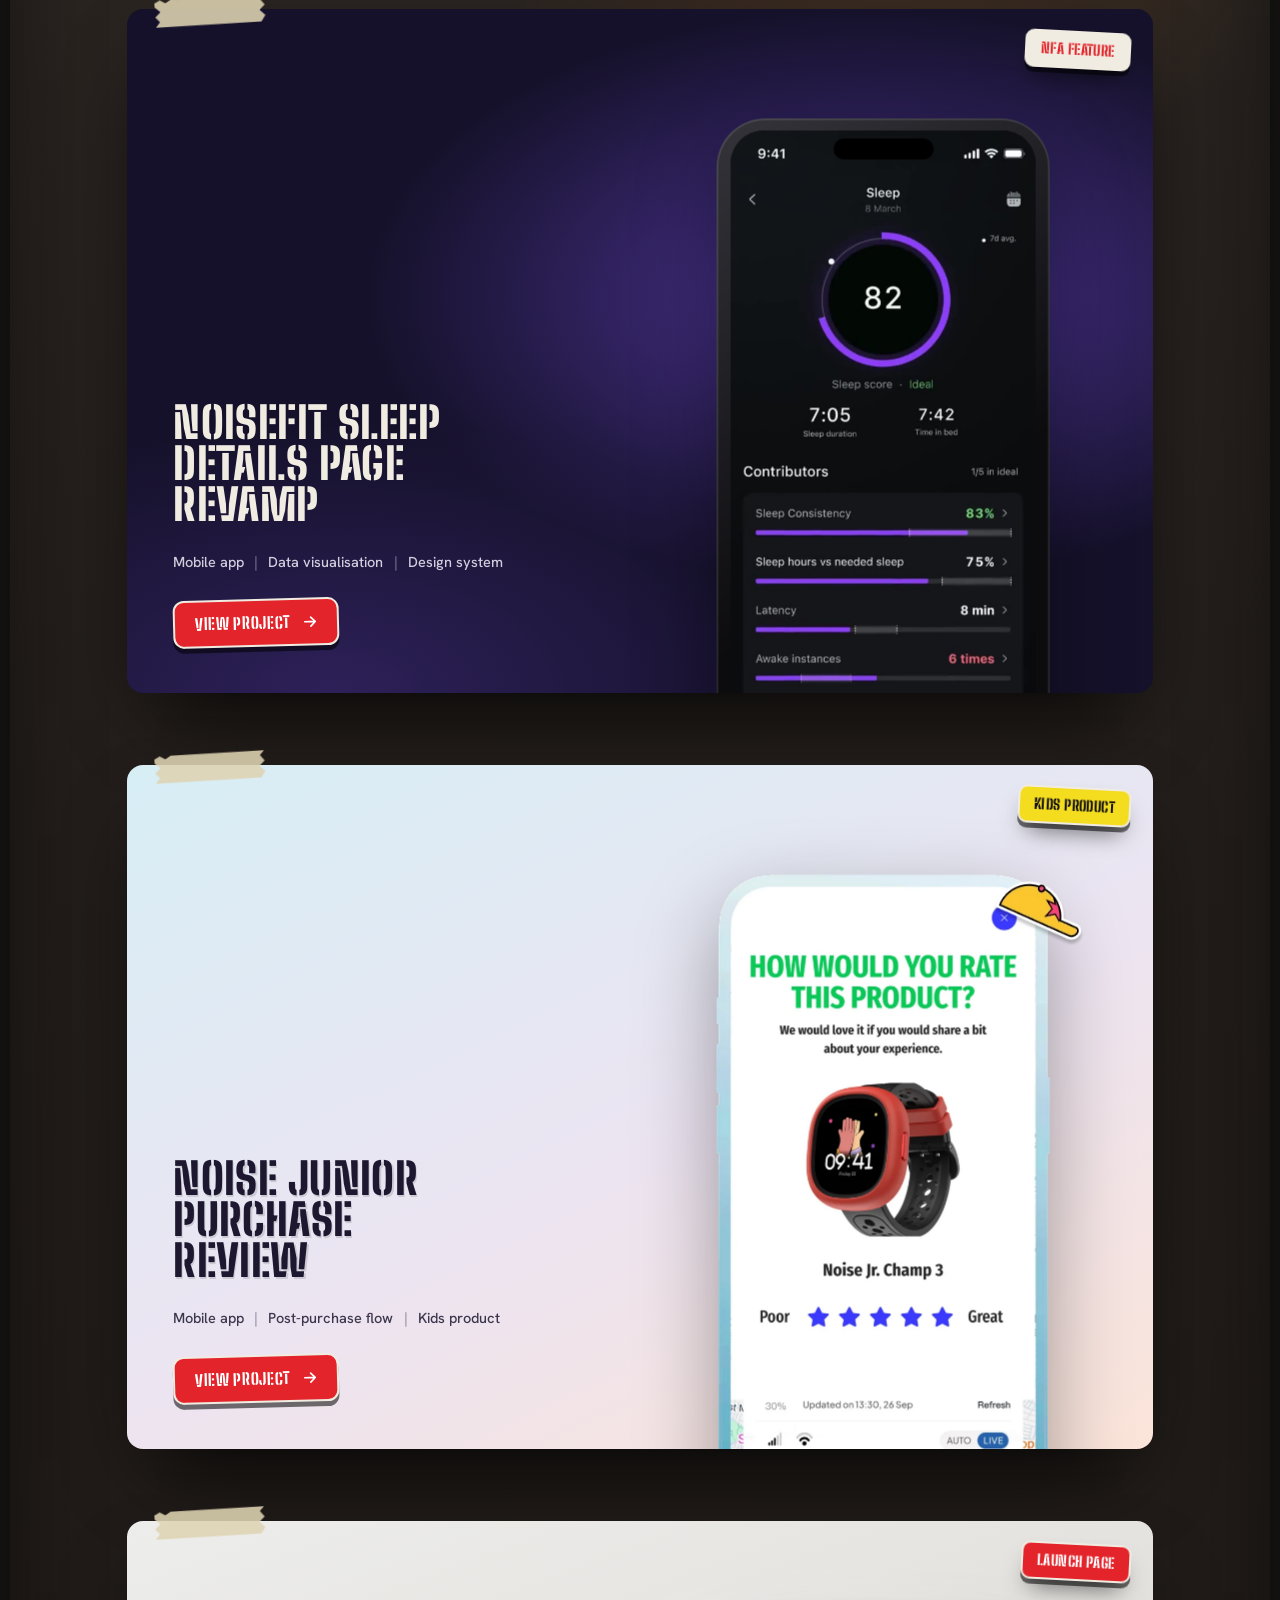
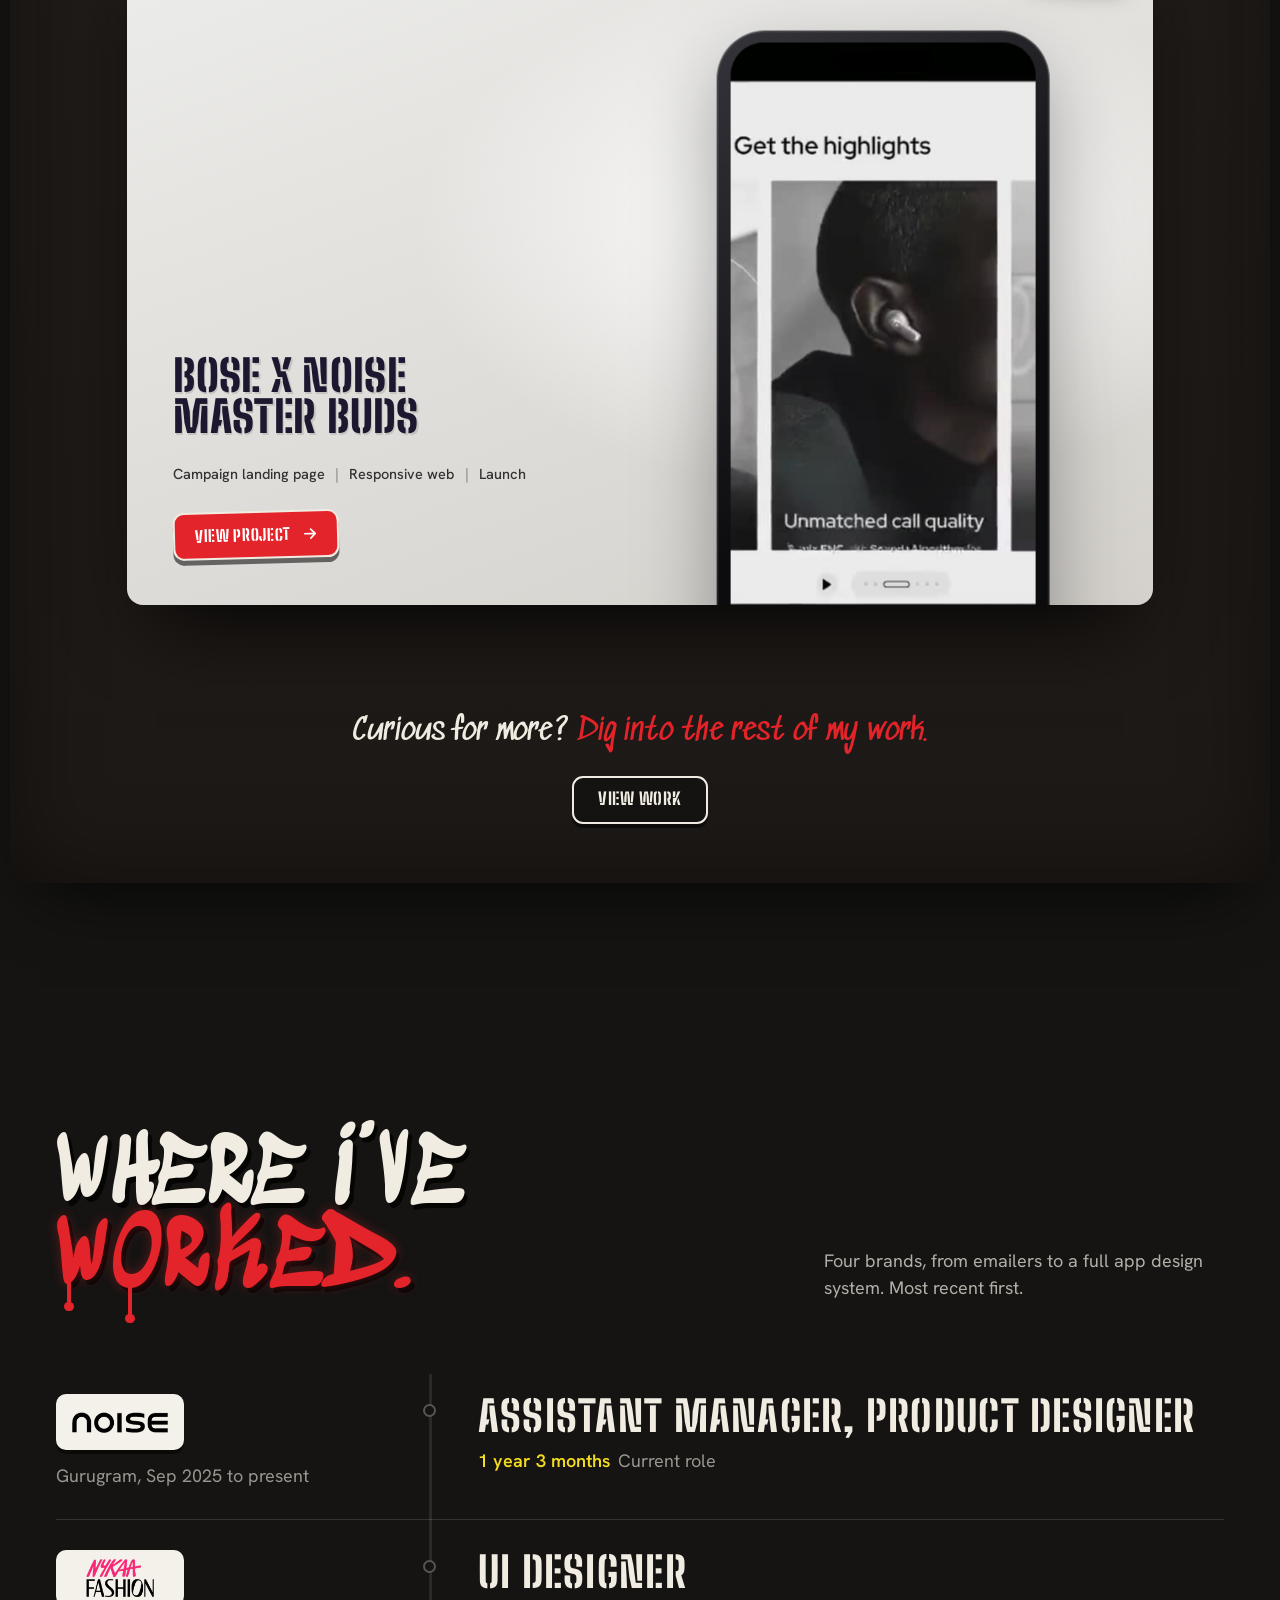
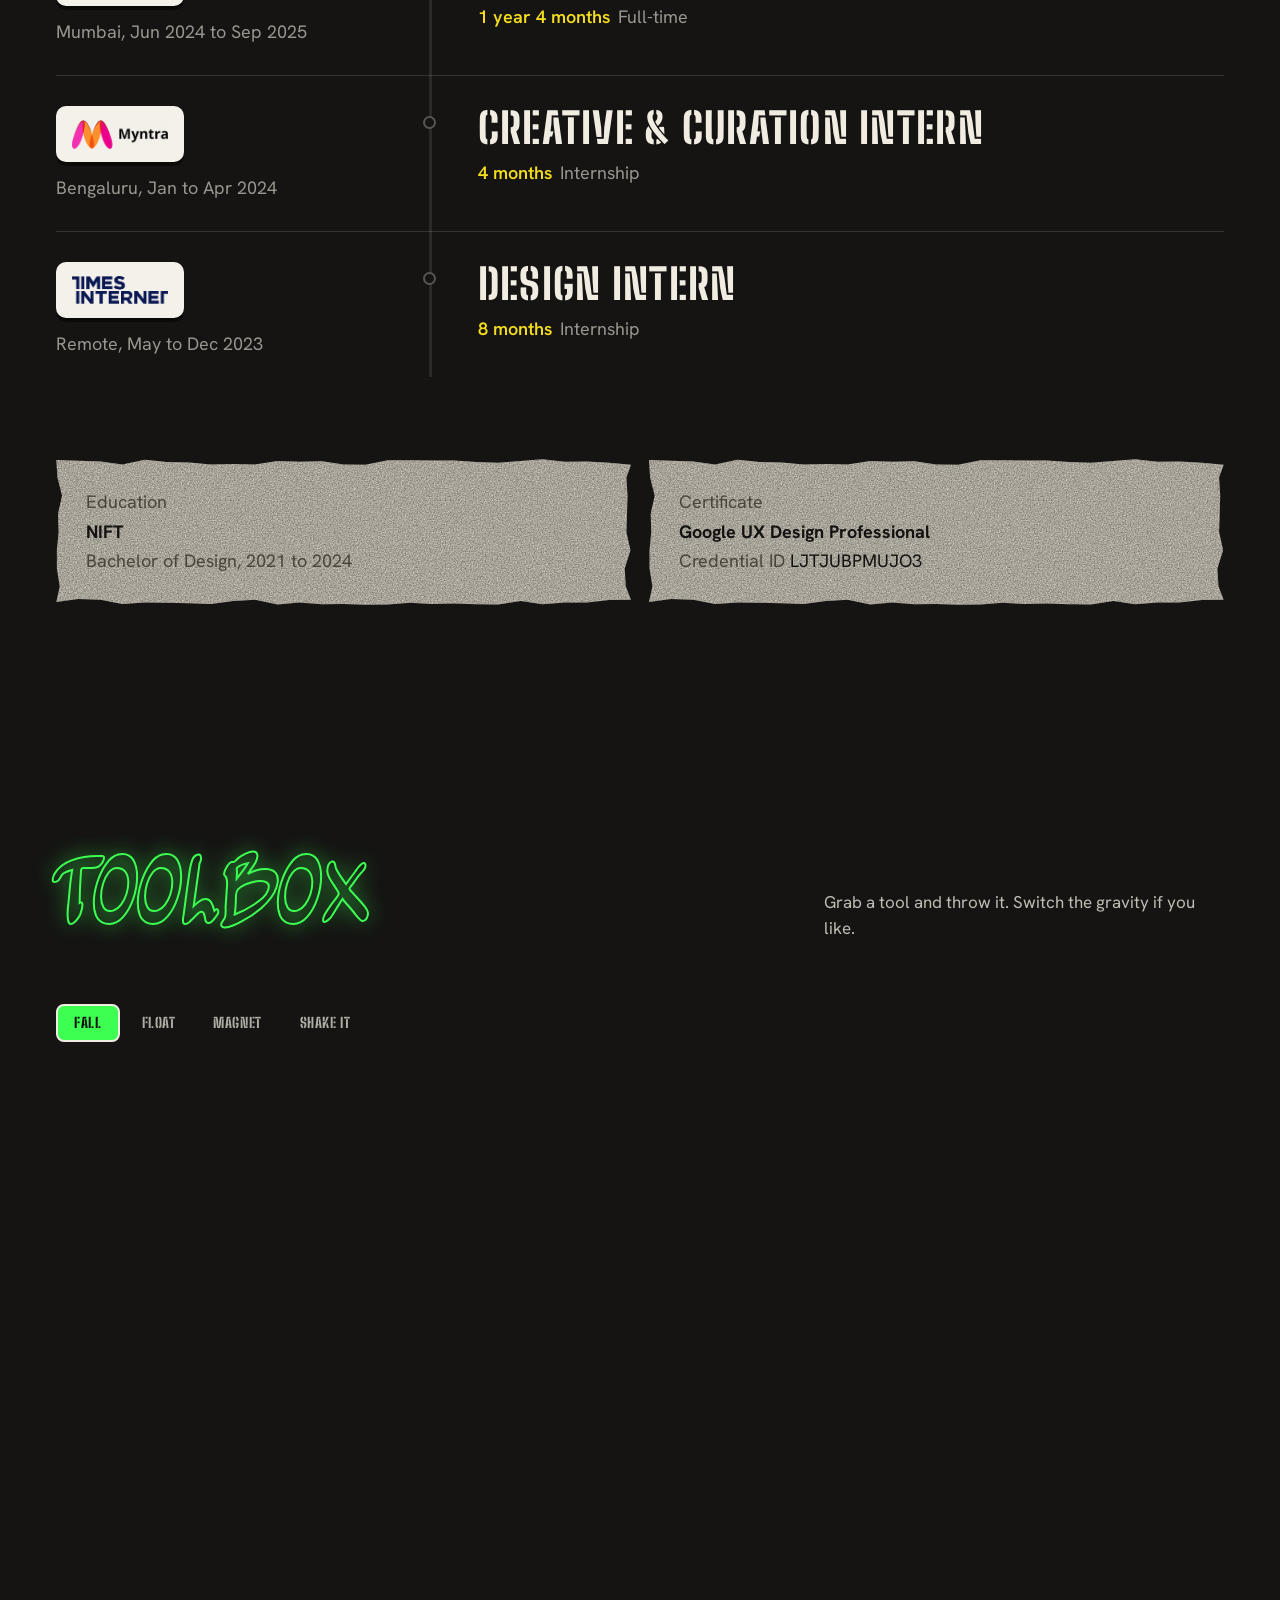
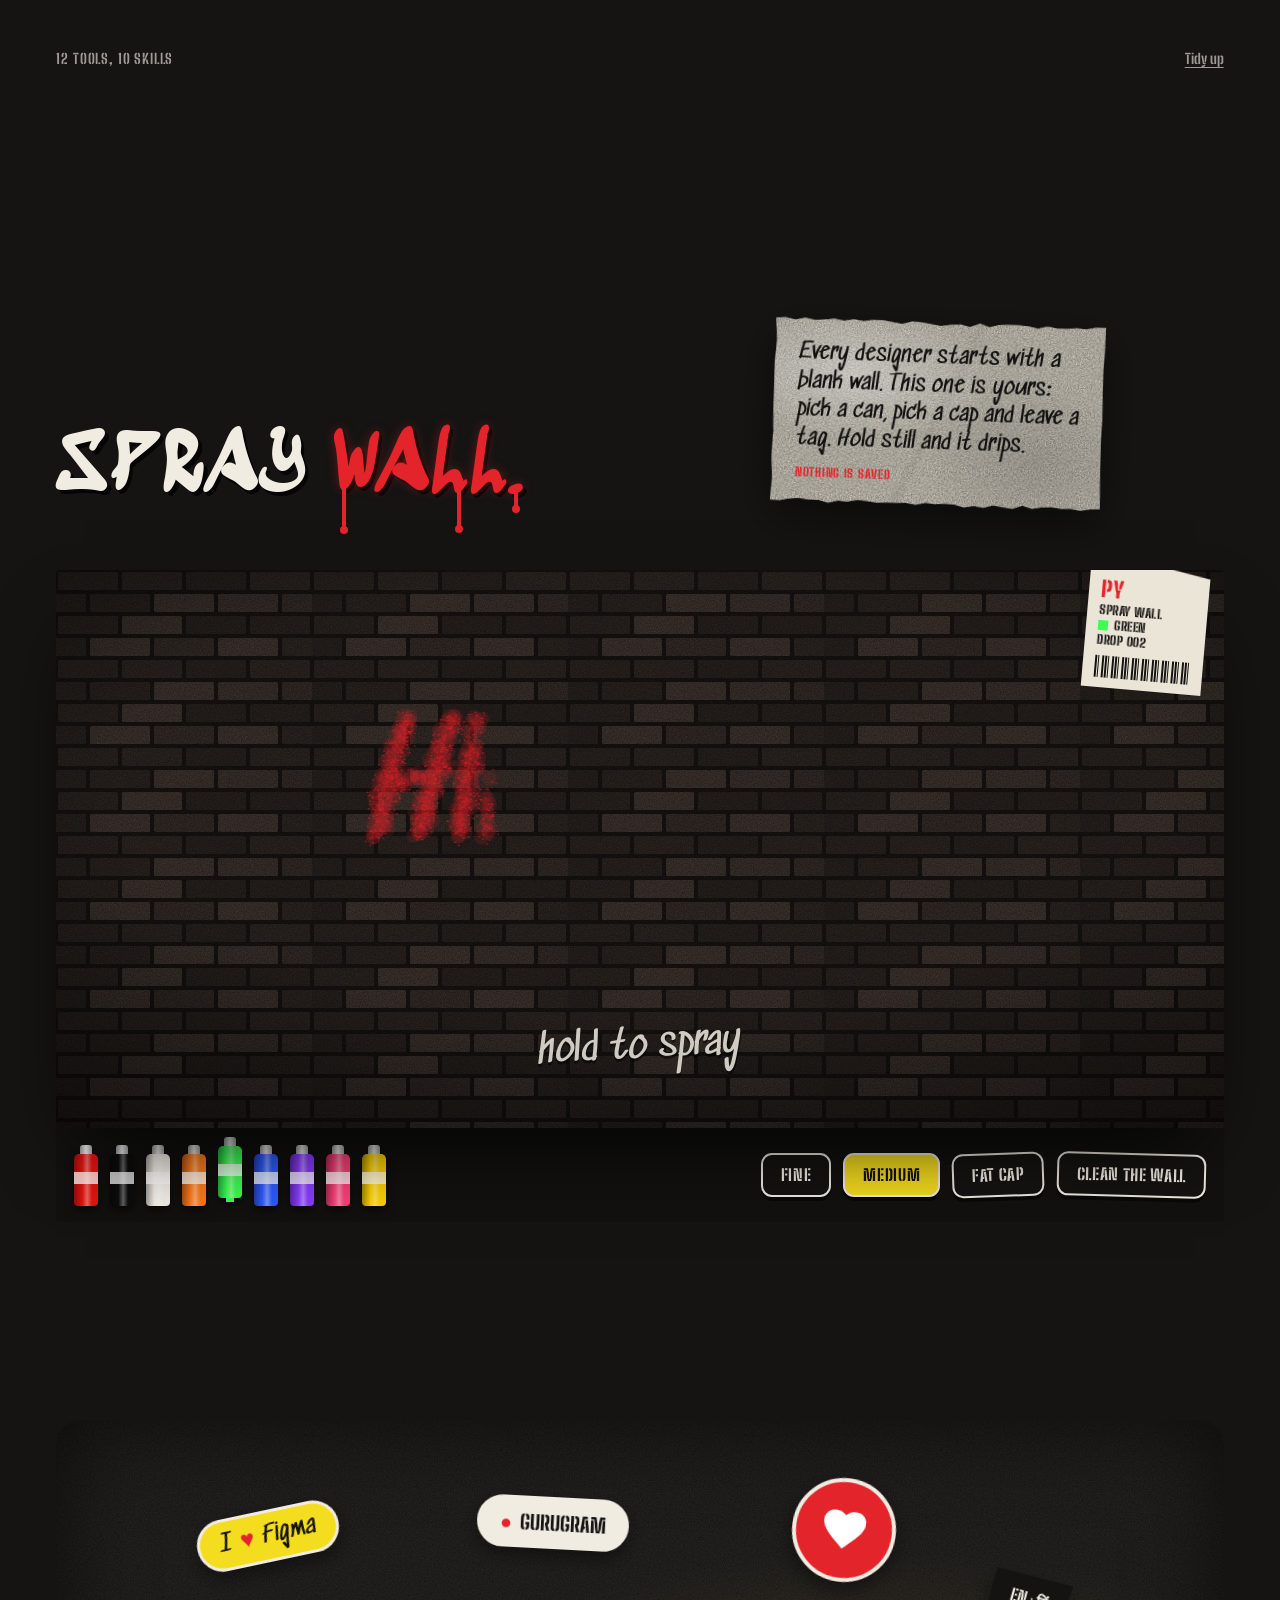
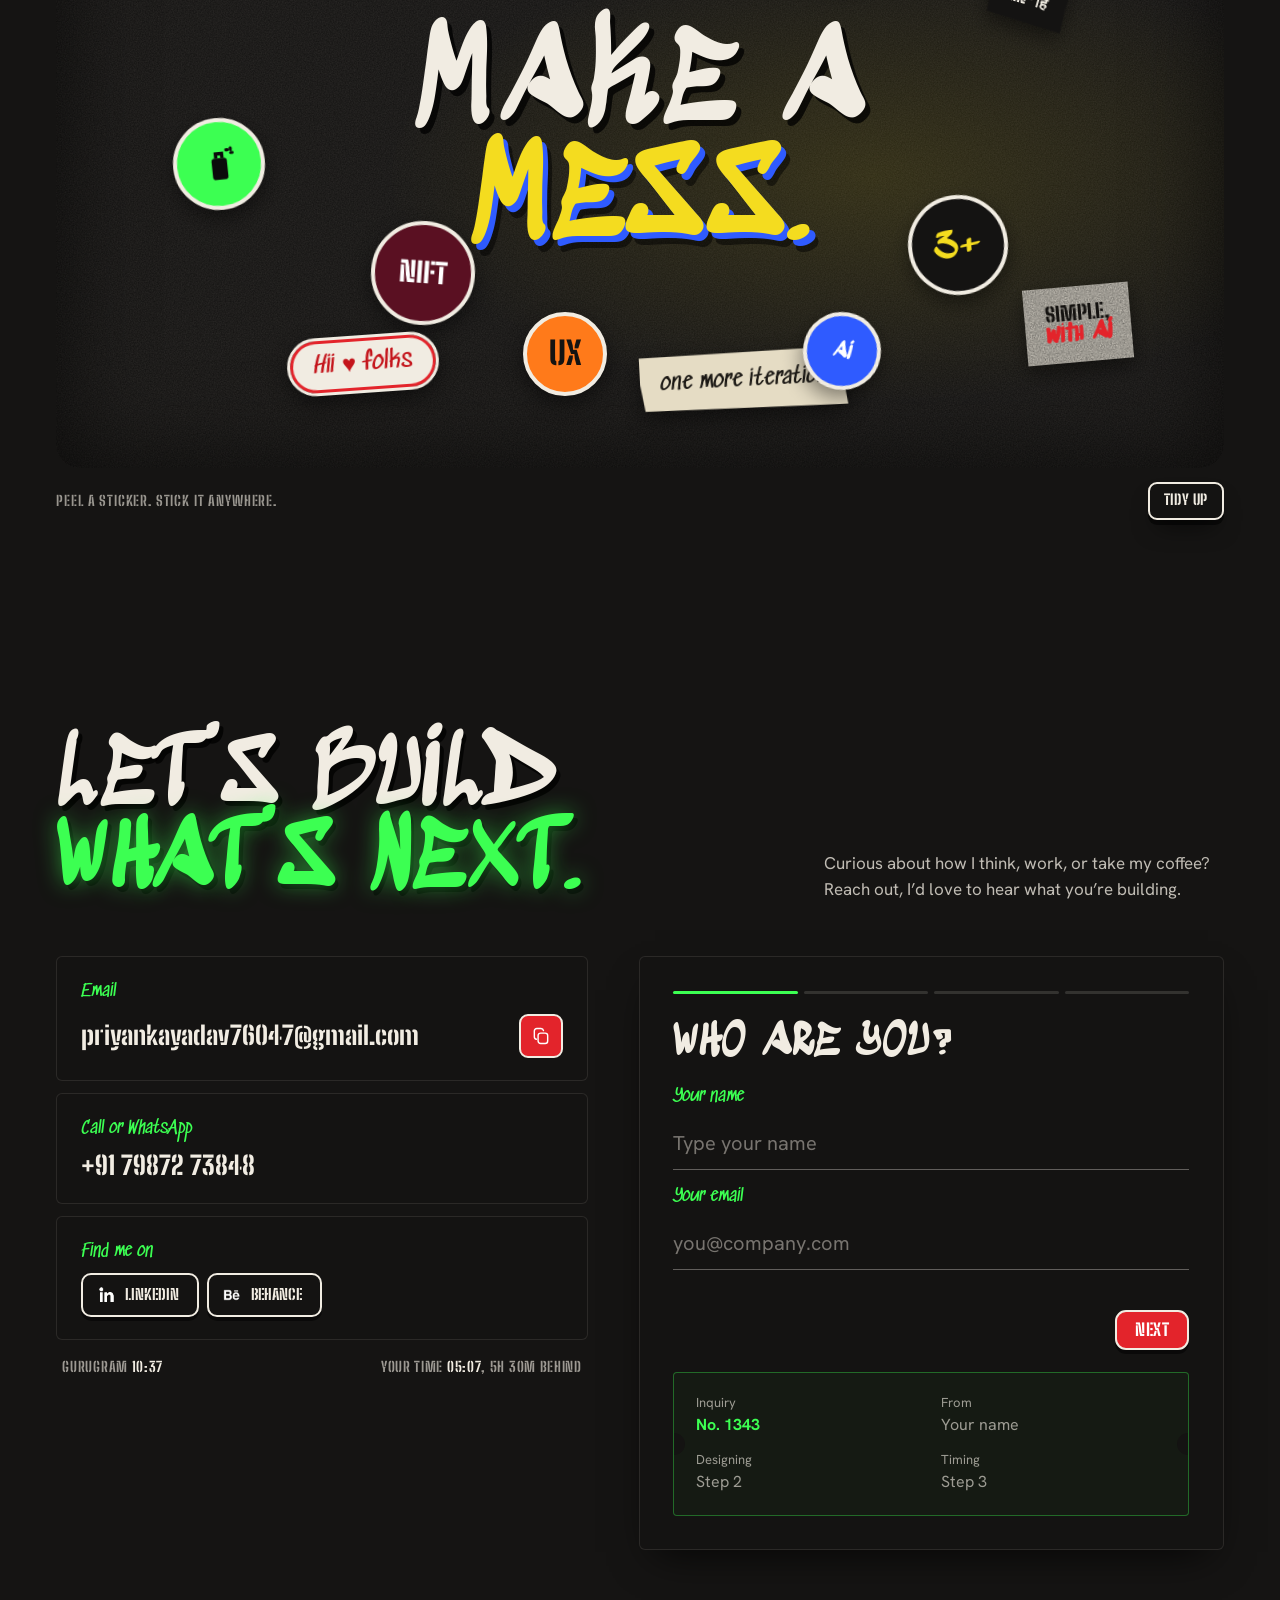
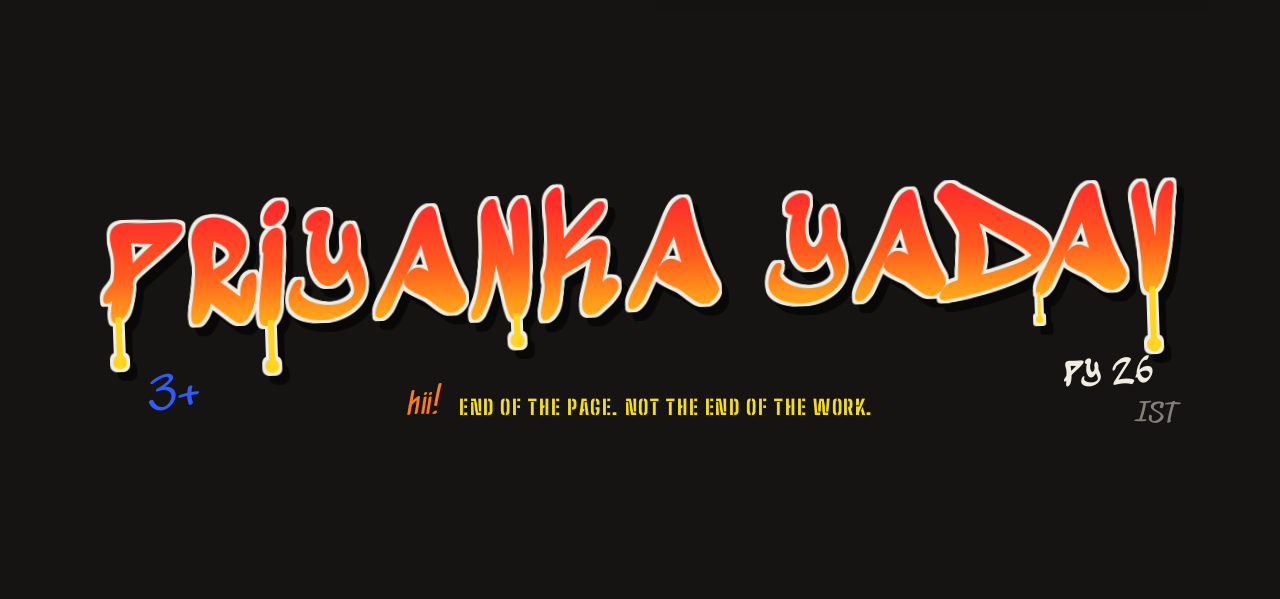
==== commit a3d7bb51: "Merge main into Letstalk-page" ====
--- a/index.html
+++ b/index.html
@@ -1,5 +1,5 @@
 <!DOCTYPE html>
-<html lang="en" data-edition="gold">
+<html lang="en" data-edition="street">
 <head>
 <script>try{history.scrollRestoration="manual"}catch(e){}</script>
 <meta charset="UTF-8">
@@ -53,7 +53,7 @@
 <header class="nav" id="nav">
   <div class="nav-in">
     <a class="brand" href="#home" data-magnet><span class="st-logo" aria-hidden="true"><b>Priyanka Yadav</b><i>Designer</i></span><span class="mono">py</span><span><b>Priyanka Yadav</b><small>Product designer</small></span></a>
-    <a class="nav-back" href="#work" data-case-back aria-label="Back to all work"><svg viewBox="0 0 24 24" fill="none" aria-hidden="true"><path d="M19 12H5m6-6-6 6 6 6" stroke="currentColor" stroke-width="2.2" stroke-linecap="round" stroke-linejoin="round"/></svg>All work</a>
+    <a class="nav-back" href="#work" data-case-back aria-label="Back to all work"><svg viewBox="0 0 24 24" fill="none" aria-hidden="true"><path d="M19 12H5m6-6-6 6 6 6" stroke="currentColor" stroke-width="2.2" stroke-linecap="round" stroke-linejoin="round"/></svg></a>
     <nav class="links" aria-label="Primary">
       <a href="#home" data-sec="home">Home</a>
       <a href="#work" data-sec="work">Work</a>
@@ -84,7 +84,7 @@
     <div class="o1-left">
       <div class="lay on" data-ph="0">
         <h1 class="graf throw o1-name spr" data-drips="5"><span>Priyanka</span><span>Yadav</span></h1>
-        <p class="o1-line">Product designer at <b>Noise</b>. Apps, design systems, launch pages.</p>
+        <p class="o1-line">Product designer at <b>Noise</b>.</p>
         <div class="ctas"><button class="sb red" data-o1="1" type="button" style="--rt:-2deg">See the work</button><a class="sb dark" href="#contact" style="--rt:1.5deg">Let’s talk</a></div>
         <div class="worked"><p>Worked with</p><div><span><i class="logo lg-noise" style="width:92px" role="img" aria-label="Noise"></i></span><span><i class="logo lg-nykaa" style="width:54px" role="img" aria-label="Nykaa Fashion"></i></span><span><i class="logo lg-myntra" style="width:80px" role="img" aria-label="Myntra"></i></span><span><i class="logo lg-times" style="width:70px" role="img" aria-label="Times Internet"></i></span></div></div>
         <p class="hint2">scroll to flick through the work <b style="color:var(--s-red)">↓</b></p>
@@ -140,7 +140,7 @@
   <div class="sth-grid">
     <div class="sth-left">
       <h1 class="graf throw o1-name spr" data-drips="5" data-dc="#e3242b"><span>Priyanka</span><span>Yadav</span></h1>
-      <p class="o1-line">Product designer at <b>Noise</b>. Apps, design systems, launch pages.</p>
+      <p class="o1-line">Product designer at <b>Noise</b>.</p>
       
       <div class="worked color"><p>Worked with</p><div><span><i class="logo lg-noise" style="width:84px;height:18px" role="img" aria-label="Noise"></i></span><span><i class="logo lg-nykaa" style="width:56px;height:31px" role="img" aria-label="Nykaa Fashion"></i></span><span><i class="logo lg-myntra" style="width:79px;height:24px" role="img" aria-label="Myntra"></i></span><span><i class="logo lg-times" style="width:80px;height:23px" role="img" aria-label="Times Internet"></i></span></div></div>
       <p class="hint2">scroll to see the work <b style="color:var(--s-red)">↓</b></p>
@@ -150,14 +150,14 @@
       
     </figure>
   </div>
-  <div class="st-strip" aria-hidden="true"><div class="row"><span>UI/UX designer. <b>♥</b> Design systems. <b>♥</b> Built with AI. <b>♥</b> Made in Gurugram. <b>♥</b> Simple things, done properly. <b>♥</b></span><span>UI/UX designer. <b>♥</b> Design systems. <b>♥</b> Built with AI. <b>♥</b> Made in Gurugram. <b>♥</b> Simple things, done properly. <b>♥</b></span></div></div>
+  <div class="st-strip" aria-hidden="true"><div class="row"><span>UI/UX designer. <b>♥</b> Design systems. <b>♥</b> Built with AI. <b>♥</b> Simple things, done properly. <b>♥</b></span><span>UI/UX designer. <b>♥</b> Design systems. <b>♥</b> Built with AI. <b>♥</b> Simple things, done properly. <b>♥</b></span></div></div>
   
 </section>
 
 <section class="st-only st-links" id="links" aria-label="Quick links">
   <a class="sb dark" href="https://www.behance.net/priyankayadav40" target="_blank" rel="noopener"><svg viewBox="0 0 24 24" aria-hidden="true"><path fill="currentColor" d="M8.2 11.3c1.1-.5 1.7-1.3 1.7-2.5C9.9 6.5 8.2 5.6 6 5.6H0v12.8h6.2c2.3 0 4.5-1.1 4.5-3.7 0-1.6-.8-2.8-2.5-3.4ZM2.8 7.8h2.6c1 0 1.9.3 1.9 1.4 0 1.1-.7 1.5-1.7 1.5H2.8V7.8Zm2.9 8.4H2.8v-3.5h3c1.2 0 2 .5 2 1.8 0 1.3-.9 1.7-2.1 1.7ZM18.4 8.2c-3 0-5 2.2-5 5.1 0 3 1.9 5.1 5 5.1 2.3 0 3.8-1 4.5-3.3h-2.3c-.3.8-1.3 1.3-2.1 1.3-1.6 0-2.4-.9-2.4-2.5H23c.2-3.1-1.6-5.7-4.6-5.7Zm-2.3 4c.1-1.3.9-2.1 2.2-2.1 1.3 0 2 .8 2.1 2.1h-4.3ZM15.6 5.9h5.4v1.3h-5.4z"/></svg>Behance</a>
   <a class="sb yellow" href="mailto:priyankayadav76047@gmail.com"><svg viewBox="0 0 24 24" fill="none" aria-hidden="true"><rect x="2.5" y="5" width="19" height="14" rx="2" stroke="currentColor" stroke-width="2.2"/><path d="m3 6 9 7 9-7" stroke="currentColor" stroke-width="2.2"/></svg>Email</a>
-  <a class="sb blue" href="https://www.linkedin.com/search/results/people/?keywords=Priyanka%20Yadav%20Noise" target="_blank" rel="noopener"><svg viewBox="0 0 24 24" aria-hidden="true"><path fill="currentColor" d="M4.98 3.5a2.5 2.5 0 1 1 0 5 2.5 2.5 0 0 1 0-5ZM3 9.5h4v11H3v-11Zm6.5 0h3.8v1.6c.6-1 1.9-1.9 3.8-1.9 4 0 4.7 2.5 4.7 5.8v5.5h-4v-4.9c0-1.2 0-2.7-1.7-2.7s-2 1.3-2 2.6v5h-4v-11Z"/></svg>LinkedIn</a>
+  <a class="sb blue" href="https://www.linkedin.com/in/priyanka-yadav-509a52219/" target="_blank" rel="noopener"><svg viewBox="0 0 24 24" aria-hidden="true"><path fill="currentColor" d="M4.98 3.5a2.5 2.5 0 1 1 0 5 2.5 2.5 0 0 1 0-5ZM3 9.5h4v11H3v-11Zm6.5 0h3.8v1.6c.6-1 1.9-1.9 3.8-1.9 4 0 4.7 2.5 4.7 5.8v5.5h-4v-4.9c0-1.2 0-2.7-1.7-2.7s-2 1.3-2 2.6v5h-4v-11Z"/></svg>LinkedIn</a>
   <a class="sb green" href="#toolbox"><svg viewBox="0 0 24 24" fill="none" aria-hidden="true"><circle cx="12" cy="12" r="8" stroke="currentColor" stroke-width="2.2"/><circle cx="12" cy="12" r="2.5" fill="currentColor"/><path d="M12 1v5M12 18v5M1 12h5M18 12h5" stroke="currentColor" stroke-width="2.2"/></svg>Toolbox</a>
   <a class="sb orange" href="#wall"><svg viewBox="0 0 24 24" fill="none" aria-hidden="true"><rect x="7" y="8" width="10" height="14" rx="2" stroke="currentColor" stroke-width="2.2"/><path d="M10 8V5h4v3M16 3h1M19 2v1M19 5h1" stroke="currentColor" stroke-width="2.2" stroke-linecap="round"/></svg>Spray wall</a>
   <a class="sb white" href="#work"><svg viewBox="0 0 24 24" fill="none" aria-hidden="true"><path d="M12 3v18M3 12h18" stroke="currentColor" stroke-width="3" stroke-linecap="round"/></svg>The work</a>
@@ -188,7 +188,7 @@
   <div class="n-hero-in">
     <p class="n-kick" data-nr="wipe">UI/UX designer | 3+ years | Gurugram</p>
     <h1 class="n-h1" data-nchars data-scatter>Hii folks! I am <span class="n-accent">Priyanka Yadav</span></h1>
-    <p class="n-hero-sub" data-nr="blur" style="--d:700ms">Product designer at <b>Noise</b>. Apps, design systems, launch pages.</p>
+    <p class="n-hero-sub" data-nr="blur" style="--d:700ms">Product designer at <b>Noise</b>.</p>
     <div class="n-ctas" data-nr style="--d:850ms"><a class="n-pill" href="#work">See the work</a><a class="n-pill ghost" href="#contact">Let’s talk</a></div>
   </div>
 </section>
@@ -209,7 +209,7 @@
 <nav class="n-quick gd-only" aria-label="Quick links">
   <a class="n-chip" href="https://www.behance.net/priyankayadav40" target="_blank" rel="noopener" data-nr style="--d:0ms"><svg viewBox="0 0 24 24" aria-hidden="true"><path fill="currentColor" d="M8.2 11.3c1.1-.5 1.7-1.3 1.7-2.5C9.9 6.5 8.2 5.6 6 5.6H0v12.8h6.2c2.3 0 4.5-1.1 4.5-3.7 0-1.6-.8-2.8-2.5-3.4ZM2.8 7.8h2.6c1 0 1.9.3 1.9 1.4 0 1.1-.7 1.5-1.7 1.5H2.8V7.8Zm2.9 8.4H2.8v-3.5h3c1.2 0 2 .5 2 1.8 0 1.3-.9 1.7-2.1 1.7ZM18.4 8.2c-3 0-5 2.2-5 5.1 0 3 1.9 5.1 5 5.1 2.3 0 3.8-1 4.5-3.3h-2.3c-.3.8-1.3 1.3-2.1 1.3-1.6 0-2.4-.9-2.4-2.5H23c.2-3.1-1.6-5.7-4.6-5.7Zm-2.3 4c.1-1.3.9-2.1 2.2-2.1 1.3 0 2 .8 2.1 2.1h-4.3ZM15.6 5.9h5.4v1.3h-5.4z"/></svg>Behance</a>
   <a class="n-chip" href="mailto:priyankayadav76047@gmail.com" data-nr style="--d:60ms"><svg viewBox="0 0 24 24" fill="none" aria-hidden="true"><rect x="2.5" y="5" width="19" height="14" rx="2" stroke="currentColor" stroke-width="2"/><path d="m3 6 9 7 9-7" stroke="currentColor" stroke-width="2"/></svg>Email</a>
-  <a class="n-chip" href="https://www.linkedin.com/search/results/people/?keywords=Priyanka%20Yadav%20Noise" target="_blank" rel="noopener" data-nr style="--d:120ms"><svg viewBox="0 0 24 24" aria-hidden="true"><path fill="currentColor" d="M4.98 3.5a2.5 2.5 0 1 1 0 5 2.5 2.5 0 0 1 0-5ZM3 9.5h4v11H3v-11Zm6.5 0h3.8v1.6c.6-1 1.9-1.9 3.8-1.9 4 0 4.7 2.5 4.7 5.8v5.5h-4v-4.9c0-1.2 0-2.7-1.7-2.7s-2 1.3-2 2.6v5h-4v-11Z"/></svg>LinkedIn</a>
+  <a class="n-chip" href="https://www.linkedin.com/in/priyanka-yadav-509a52219/" target="_blank" rel="noopener" data-nr style="--d:120ms"><svg viewBox="0 0 24 24" aria-hidden="true"><path fill="currentColor" d="M4.98 3.5a2.5 2.5 0 1 1 0 5 2.5 2.5 0 0 1 0-5ZM3 9.5h4v11H3v-11Zm6.5 0h3.8v1.6c.6-1 1.9-1.9 3.8-1.9 4 0 4.7 2.5 4.7 5.8v5.5h-4v-4.9c0-1.2 0-2.7-1.7-2.7s-2 1.3-2 2.6v5h-4v-11Z"/></svg>LinkedIn</a>
   <a class="n-chip" href="#work" data-nr style="--d:180ms"><svg viewBox="0 0 24 24" fill="none" aria-hidden="true"><path d="M12 4v16M4 12h16" stroke="currentColor" stroke-width="2.4" stroke-linecap="round"/></svg>The work</a>
   <a class="n-chip" href="#toolbox" data-nr style="--d:240ms"><svg viewBox="0 0 24 24" fill="none" aria-hidden="true"><path d="M4 4h7v7H4zM13 4h7v7h-7zM4 13h7v7H4zM13 13h7v7h-7z" stroke="currentColor" stroke-width="2" stroke-linejoin="round"/></svg>Toolkit</a>
   <a class="n-chip pink" href="#contact" data-nr style="--d:360ms"><svg viewBox="0 0 24 22" aria-hidden="true"><path fill="currentColor" d="M12 21.6 10.3 20C4.2 14.5 0 10.7 0 6.2 0 2.6 2.8 0 6.4 0c2 0 4 .9 5.6 2.4C13.6.9 15.6 0 17.6 0 21.2 0 24 2.6 24 6.2c0 4.5-4.2 8.3-10.3 13.8Z"/></svg>Say hii</a>
@@ -257,24 +257,24 @@
           <div class="n-phone"><img src="assets/images/projects/noisefit-phone-frame.webp" alt=""><video class="n-screen" muted loop playsinline preload="metadata" poster="assets/images/projects/noisefit-sleep-motion-poster.jpg" aria-hidden="true"><source src="assets/videos/noisefit-sleep-motion.mp4" type="video/mp4"></video></div>
           <span class="n-tag">NFA Feature</span></div>
         <div class="n-caption"><div><h3>NoiseFit sleep details page revamp</h3></div><span class="n-arrow" aria-hidden="true"><svg class="a" viewBox="0 0 49 49" fill="none" aria-hidden="true"><path d="M14.3621 24.2094L34.3598 24.5123M26.2396 32.3902L34.3598 24.5123L26.4819 16.392" stroke="currentColor" stroke-width="3" stroke-linecap="round" stroke-linejoin="round"/></svg><svg class="b" viewBox="0 0 49 49" fill="none" aria-hidden="true"><path d="M14.3621 24.2094L34.3598 24.5123M26.2396 32.3902L34.3598 24.5123L26.4819 16.392" stroke="currentColor" stroke-width="3" stroke-linecap="round" stroke-linejoin="round"/></svg></span></div>
-        <p class="n-desc">A calmer way to read a night’s sleep: one score up top, and the contributors that shaped it right below.</p>
+        <ul class="n-ctags"><li>Mobile app</li><li>Data visualisation</li><li>Design system</li></ul>
       </a>
       <a class="n-project n-pastel" href="https://www.behance.net/priyankayadav40" target="_blank" rel="noopener" data-nr aria-label="Noise Junior purchase review, opens Behance">
         <div class="n-stage"><div class="n-phone"><img src="assets/images/projects/noise-junior-phone.webp" alt="Noise Junior purchase review screen"></div><img class="n-sticker" src="assets/images/projects/noise-junior-sticker.webp" alt="">
           <span class="n-tag">Kids product</span></div>
         <div class="n-caption"><div><h3>Noise junior purchase review</h3></div><span class="n-arrow" aria-hidden="true"><svg class="a" viewBox="0 0 49 49" fill="none" aria-hidden="true"><path d="M14.3621 24.2094L34.3598 24.5123M26.2396 32.3902L34.3598 24.5123L26.4819 16.392" stroke="currentColor" stroke-width="3" stroke-linecap="round" stroke-linejoin="round"/></svg><svg class="b" viewBox="0 0 49 49" fill="none" aria-hidden="true"><path d="M14.3621 24.2094L34.3598 24.5123M26.2396 32.3902L34.3598 24.5123L26.4819 16.392" stroke="currentColor" stroke-width="3" stroke-linecap="round" stroke-linejoin="round"/></svg></span></div>
-        <p class="n-desc">A bright, friendly review moment for the Noise Jr. Champ 3: one product, one question, five stars from poor to great.</p>
+        <ul class="n-ctags"><li>Mobile app</li><li>Post-purchase flow</li><li>Kids product</li></ul>
       </a>
       <a class="n-project n-light" href="https://www.gonoise.com/a/h/noise-master-buds-2-truly-wireless-earbuds?utm_source=google&amp;utm_medium=cpc&amp;utm_campaign=22158266528&amp;gad_source=1&amp;gad_campaignid=22151928396&amp;gbraid=0AAAAADg92wIwLXLYua-sw6Uj6xccVaJBt&amp;gclid=Cj0KCQjwmunNBhDbARIsAOndKpn5Wbk786zUd6Q3apuf5GH8mm489tWAO207kTVm9MrXilqomffl9BEaAmTMEALw_wcB" target="_blank" rel="noopener" data-nr style="--d:120ms" aria-label="Bose X Noise Master Buds launch page, opens gonoise.com">
         <div class="n-stage"><div class="n-phone"><img src="assets/images/projects/master-buds-phone-frame.webp" alt=""><div class="n-screen-crop"><video class="n-screen" muted loop playsinline preload="metadata" poster="assets/images/projects/master-buds-motion-poster.jpg" aria-hidden="true"><source src="assets/videos/master-buds-motion.mp4" type="video/mp4"></video></div></div>
           <span class="n-tag">Launch page</span></div>
         <div class="n-caption"><div><h3>Bose X Noise master buds</h3></div><span class="n-arrow" aria-hidden="true"><svg class="a" viewBox="0 0 49 49" fill="none" aria-hidden="true"><path d="M14.3621 24.2094L34.3598 24.5123M26.2396 32.3902L34.3598 24.5123L26.4819 16.392" stroke="currentColor" stroke-width="3" stroke-linecap="round" stroke-linejoin="round"/></svg><svg class="b" viewBox="0 0 49 49" fill="none" aria-hidden="true"><path d="M14.3621 24.2094L34.3598 24.5123M26.2396 32.3902L34.3598 24.5123L26.4819 16.392" stroke="currentColor" stroke-width="3" stroke-linecap="round" stroke-linejoin="round"/></svg></span></div>
-        <p class="n-desc">The launch page for Master Buds with sound by Bose: big imagery, highlight carousels, and a clear path to buy.</p>
+        <ul class="n-ctags"><li>Campaign landing page</li><li>Responsive web</li><li>Launch</li></ul>
       </a>
     </div>
     <div class="n-more">
       <p data-nchars data-wave>Curious for more? Dig into the rest of my work.</p>
-      <span class="n-pill big n-soon" aria-disabled="true" data-nr style="--d:120ms">Coming soon.....</span>
+      <a class="n-pill big" href="work.html" data-nr style="--d:120ms">View work</a>
     </div>
   </div>
   <div class="wk-box wrap">
@@ -332,7 +332,7 @@
   </div>
   <div class="more">
     <p data-rv>Curious for more? <em>Dig into the rest of my work.</em></p>
-    <span class="btn ghost btn-soon" aria-disabled="true" data-rv style="--d:120ms">Coming soon.....</span>
+    <a class="btn ghost" href="work.html" data-rv style="--d:120ms">View work</a>
   </div>
   </div>
 </section>
@@ -610,7 +610,7 @@
       <div class="field" data-rv><span class="k">Email</span><span class="v"><a href="mailto:priyankayadav76047@gmail.com" id="email">priyankayadav76047@gmail.com</a><button class="copy" id="copyBtn" aria-label="Copy email address"><svg viewBox="0 0 24 24" fill="none" aria-hidden="true"><rect x="8.5" y="8.5" width="11.5" height="12.5" rx="3" stroke="currentColor" stroke-width="1.7"/><path d="M15 5.5C14.7 4 13.7 3 12 3H7C5.2 3 4 4.3 4 6.1v6.7c0 1.7 1 2.9 2.5 3.1" stroke="currentColor" stroke-width="1.7" stroke-linecap="round"/></svg></button></span></div>
       <div class="field" data-rv style="--d:80ms"><span class="k">Call or WhatsApp</span><span class="v"><a href="tel:+917987273848">+91 79872 73848</a></span></div>
       <div class="field" data-rv style="--d:160ms"><span class="k">Find me on</span>
-        <div class="socials"><a href="https://www.linkedin.com/search/results/people/?keywords=Priyanka%20Yadav%20Noise" target="_blank" rel="noopener" data-magnet><img src="assets/icons/social/linkedin.webp" alt="">LinkedIn</a><a href="https://www.behance.net/priyankayadav40" target="_blank" rel="noopener" data-magnet><img src="assets/icons/social/behance.webp" alt="">Behance</a></div></div>
+        <div class="socials"><a href="https://www.linkedin.com/in/priyanka-yadav-509a52219/" target="_blank" rel="noopener" data-magnet><img src="assets/icons/social/linkedin.webp" alt="">LinkedIn</a><a href="https://www.behance.net/priyankayadav40" target="_blank" rel="noopener" data-magnet><img src="assets/icons/social/behance.webp" alt="">Behance</a></div></div>
       <div class="clock st-only" data-rv style="--d:220ms"><span>Gurugram <b id="istClock">--:--</b></span><span id="yourTime">Your time <b>--:--</b></span></div>
     </div>
 
@@ -671,7 +671,7 @@
   <div class="f-cols">
     <div><p>Designing simple things for people, from Gurugram.</p></div>
     <div><h4>Index</h4><a href="#home">Home</a><a href="#work">Work</a><a href="#experience">Experience</a><a href="#toolbox">Toolbox</a><a class="st-only" href="#wall">The wall</a><a href="#contact">Contact</a></div>
-    <div><h4>Elsewhere</h4><a href="https://www.behance.net/priyankayadav40" target="_blank" rel="noopener">Behance</a><a href="https://www.linkedin.com/search/results/people/?keywords=Priyanka%20Yadav%20Noise" target="_blank" rel="noopener">LinkedIn</a><a href="mailto:priyankayadav76047@gmail.com">Email</a>
+    <div><h4>Elsewhere</h4><a href="https://www.behance.net/priyankayadav40" target="_blank" rel="noopener">Behance</a><a href="https://www.linkedin.com/in/priyanka-yadav-509a52219/" target="_blank" rel="noopener">LinkedIn</a><a href="mailto:priyankayadav76047@gmail.com">Email</a>
       <div class="fstk st-only" aria-hidden="true"><span class="sb yellow sm" style="left:0;top:20px;--rt:-8deg;border-radius:999px">I ♥ design</span><span class="circ" style="position:absolute;left:150px;top:0;width:78px;height:78px;border-radius:50%;background:#2f5bff;border:4px solid #f1ece2;display:grid;place-items:center;font-family:var(--tag);font-size:34px;color:#fff;transform:rotate(8deg)">3+</span><span class="hello" style="left:70px;top:80px"><b>Hello</b><small>my name is</small><span>Priyanka</span></span></div></div>
     <div class="st-only"><div class="paper fnote"><i class="tape tc" style="--tw:80px"></i>No ads, no analytics, no trackers. Designed by Priyanka, in Gurugram, built with a little help from AI.</div></div>
   </div>
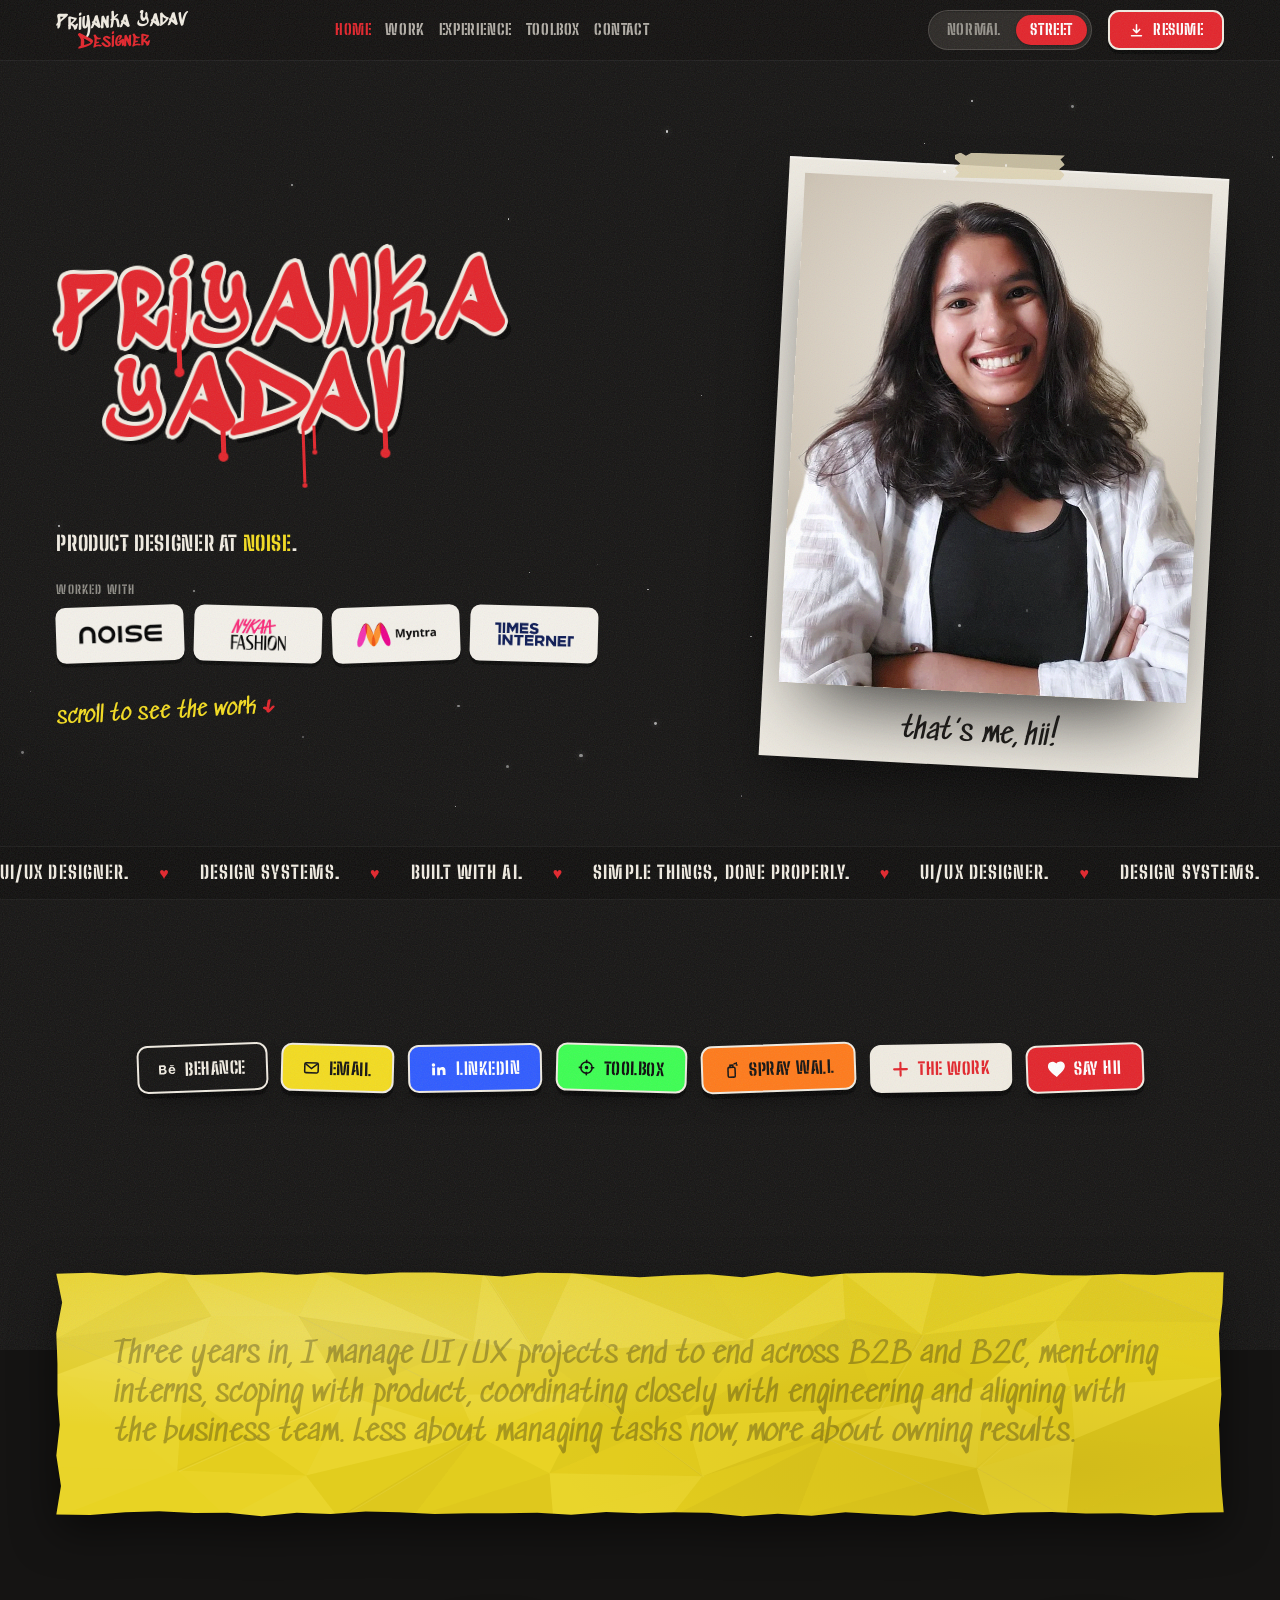
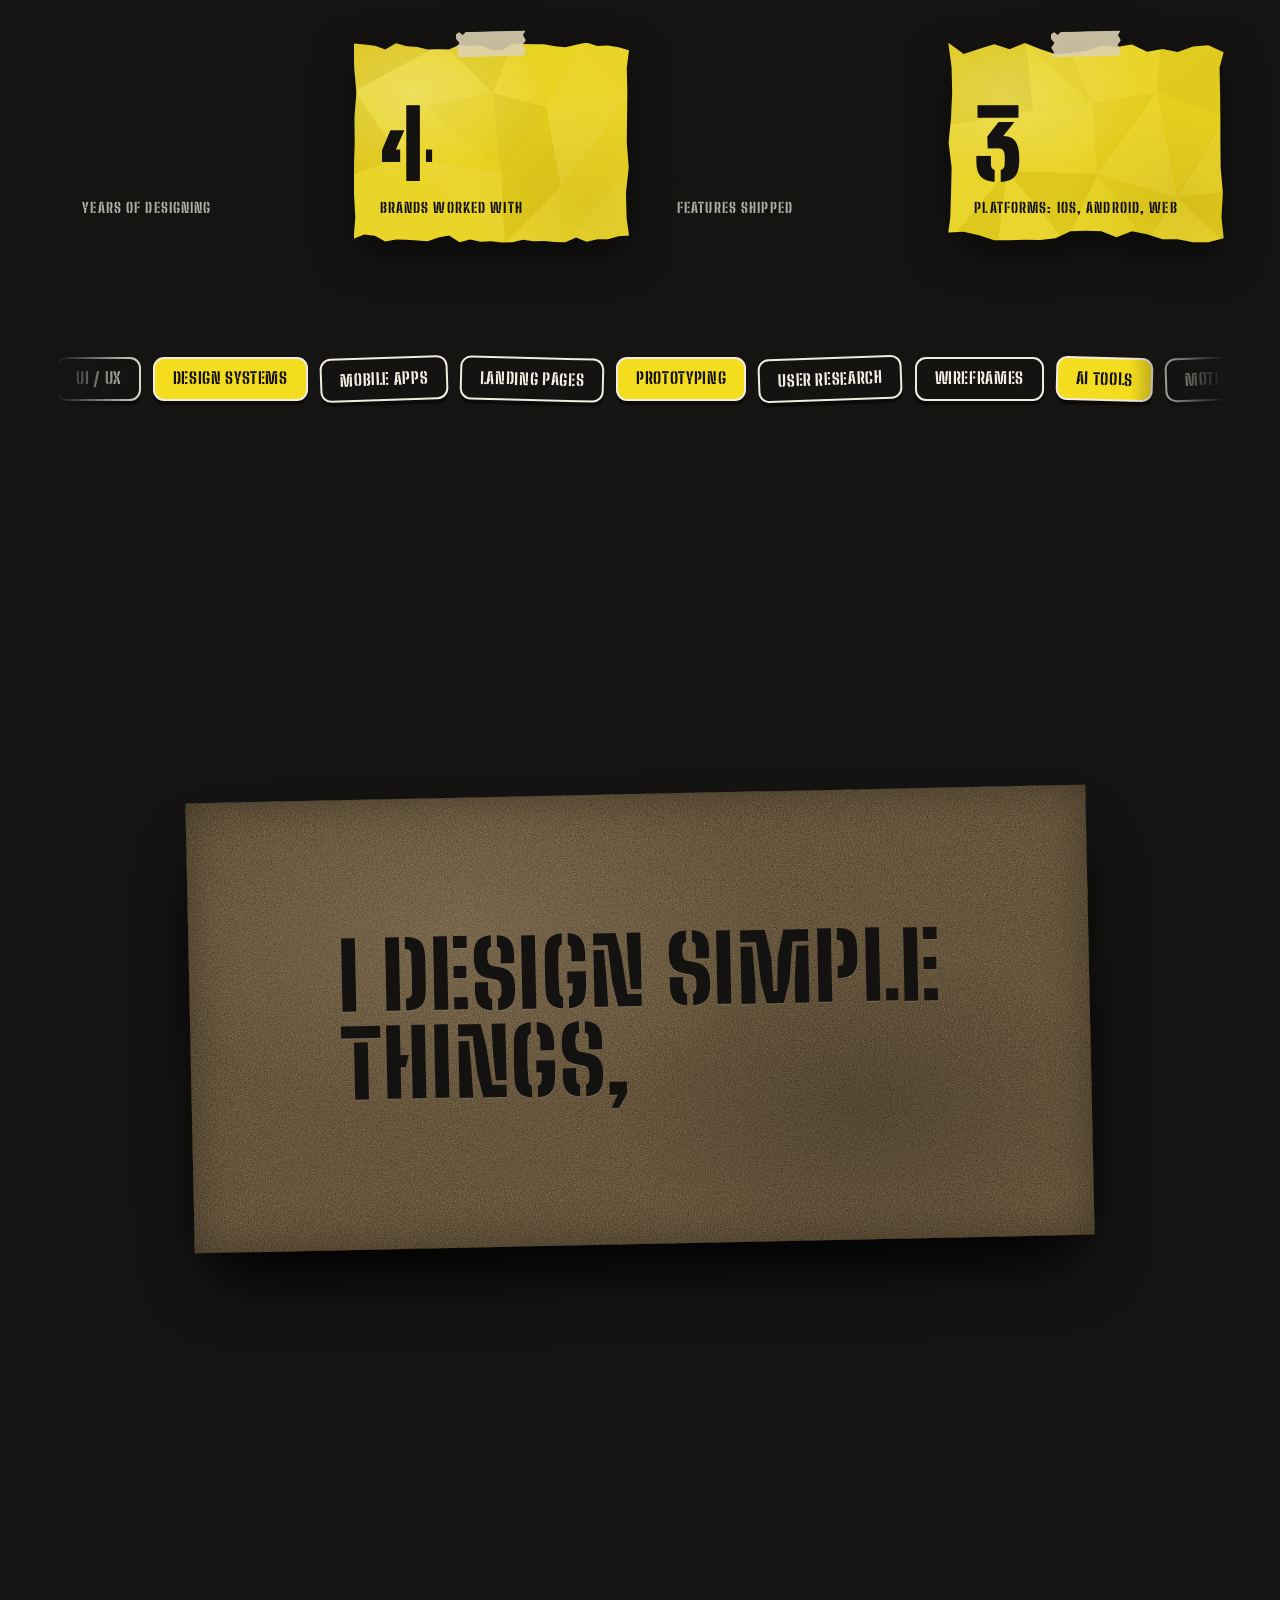
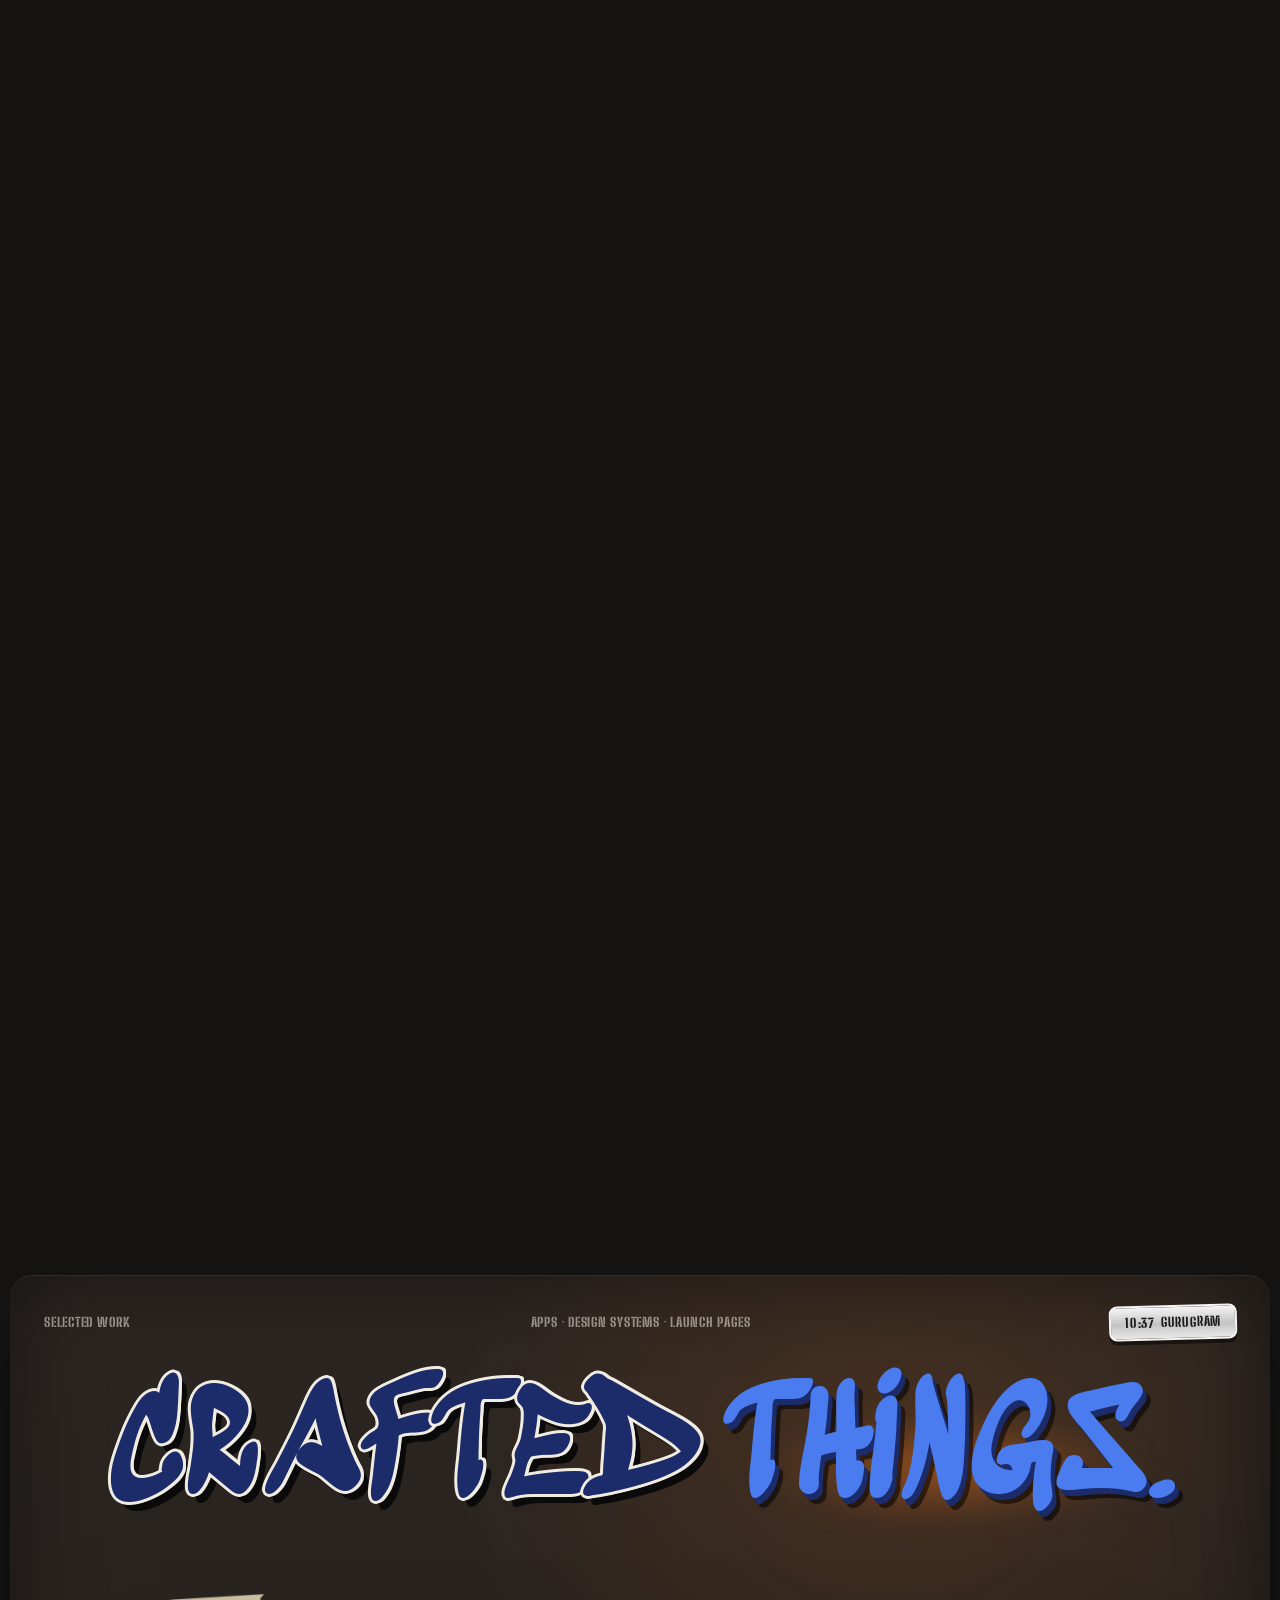
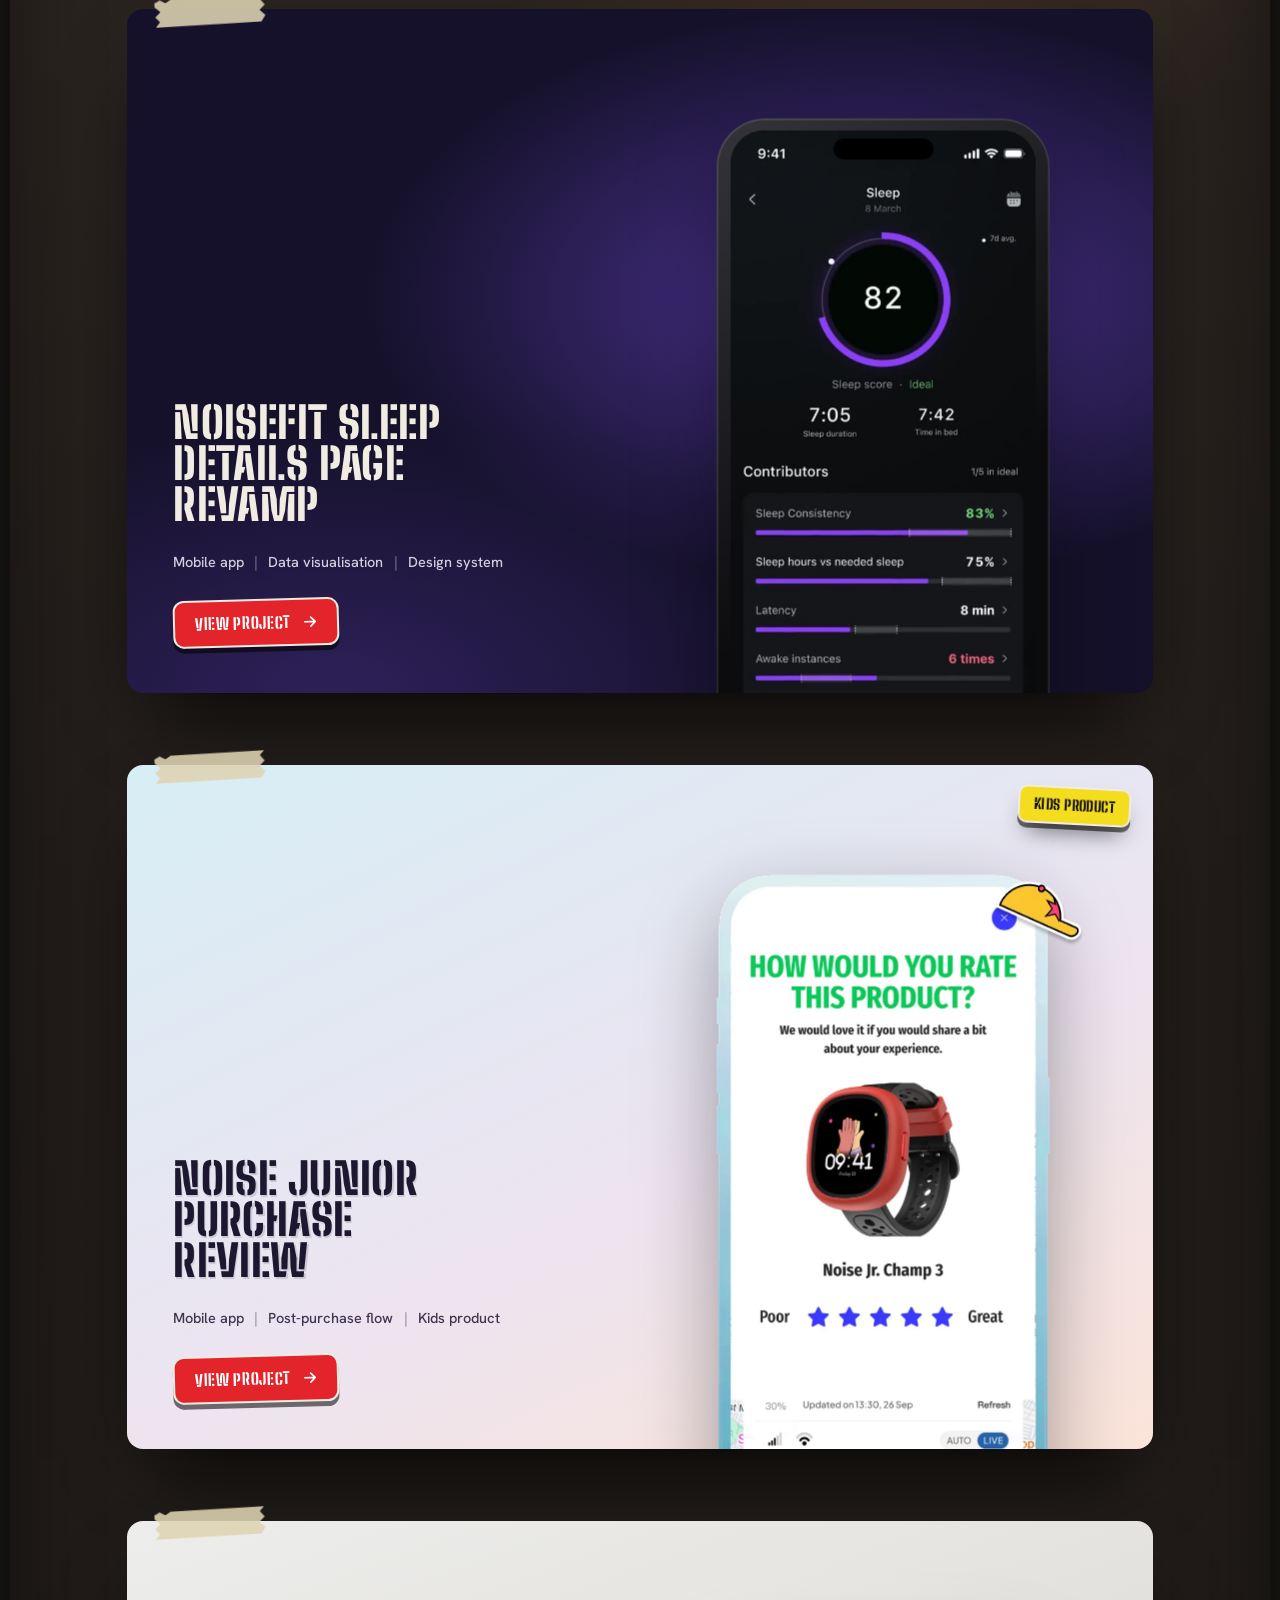
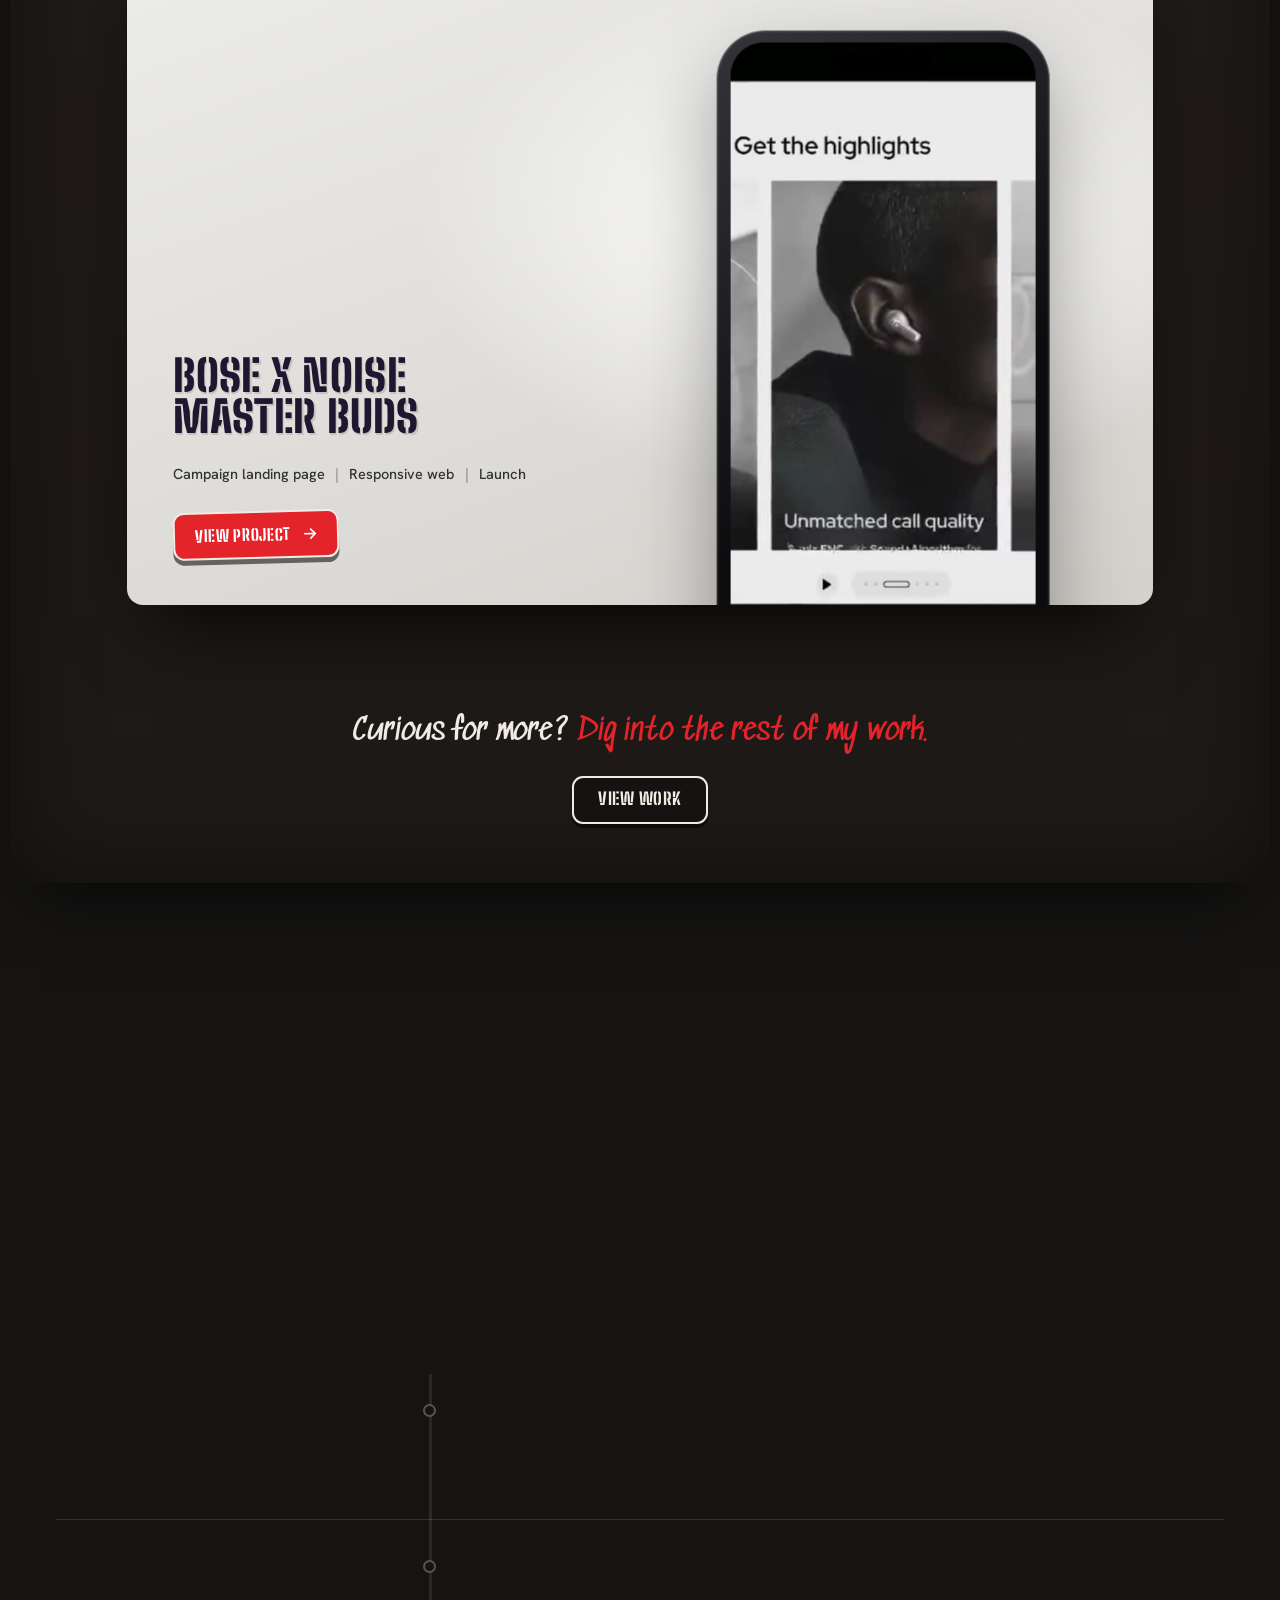
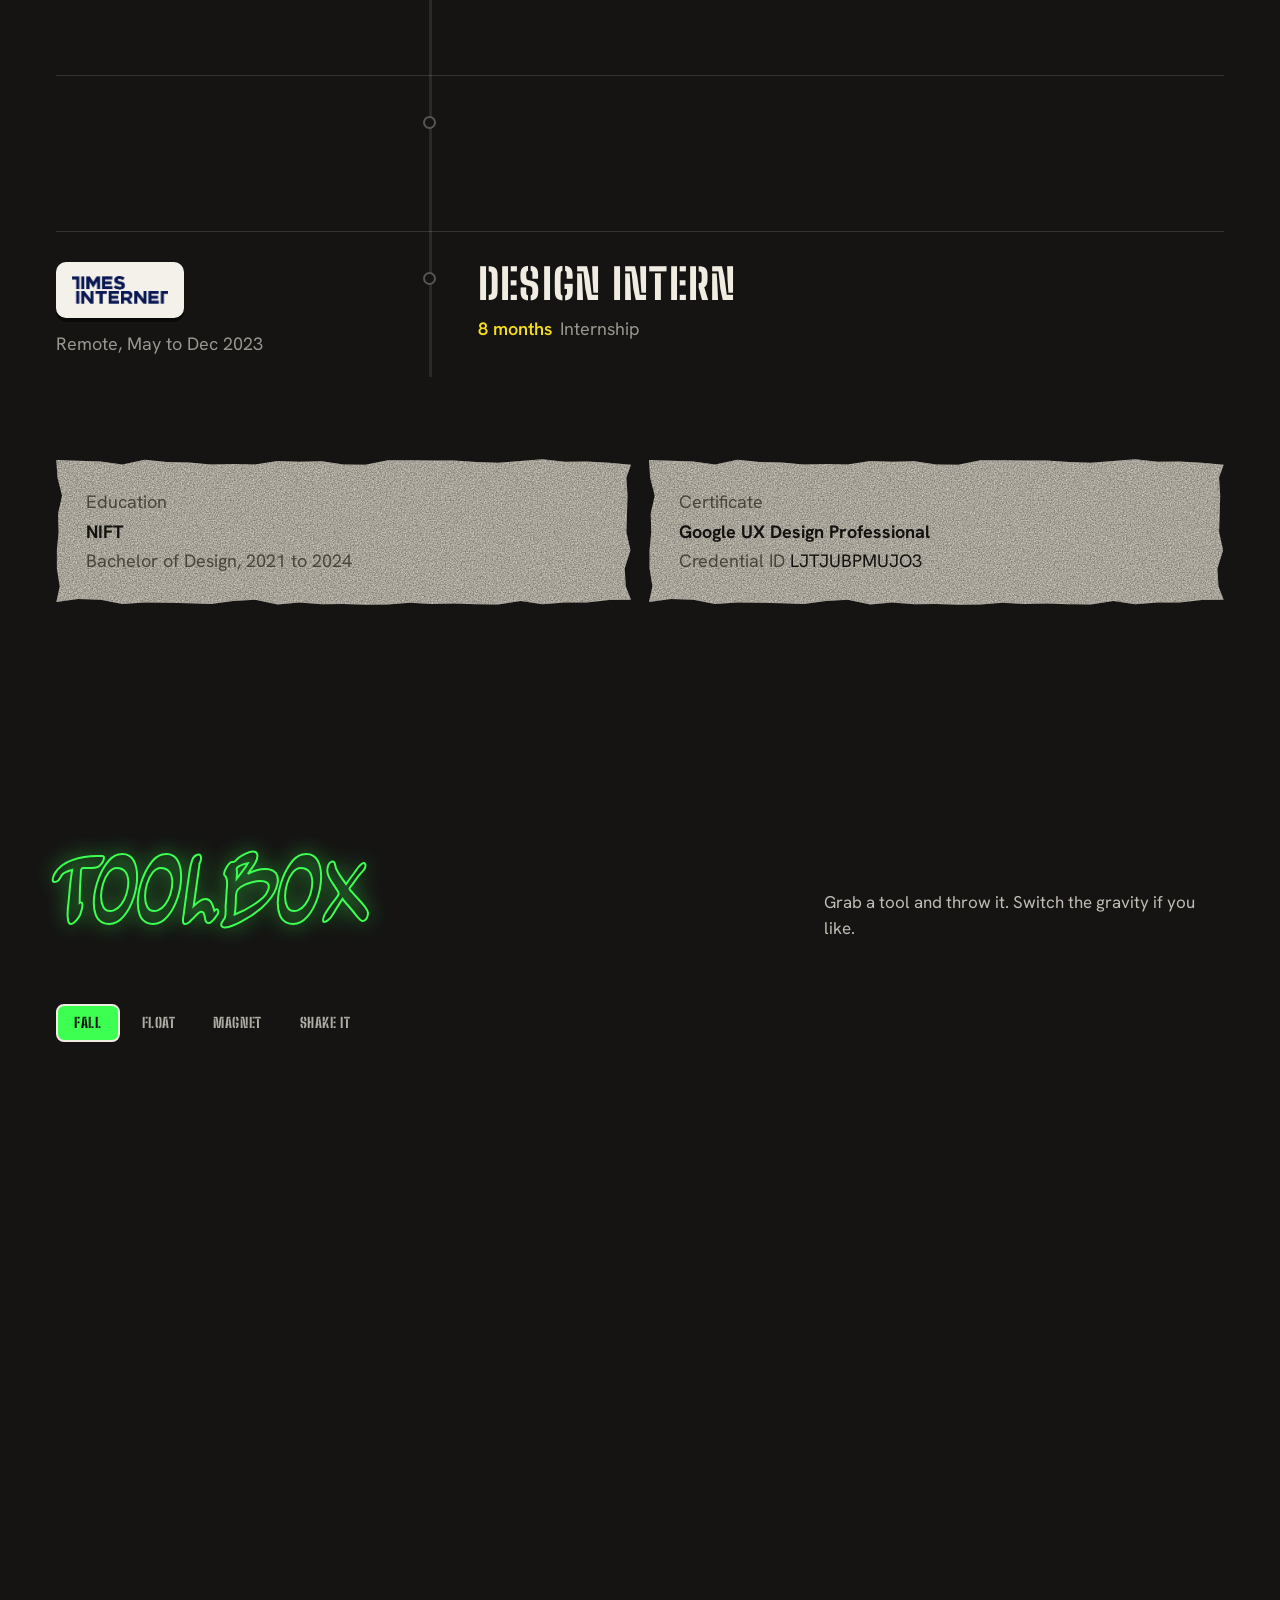
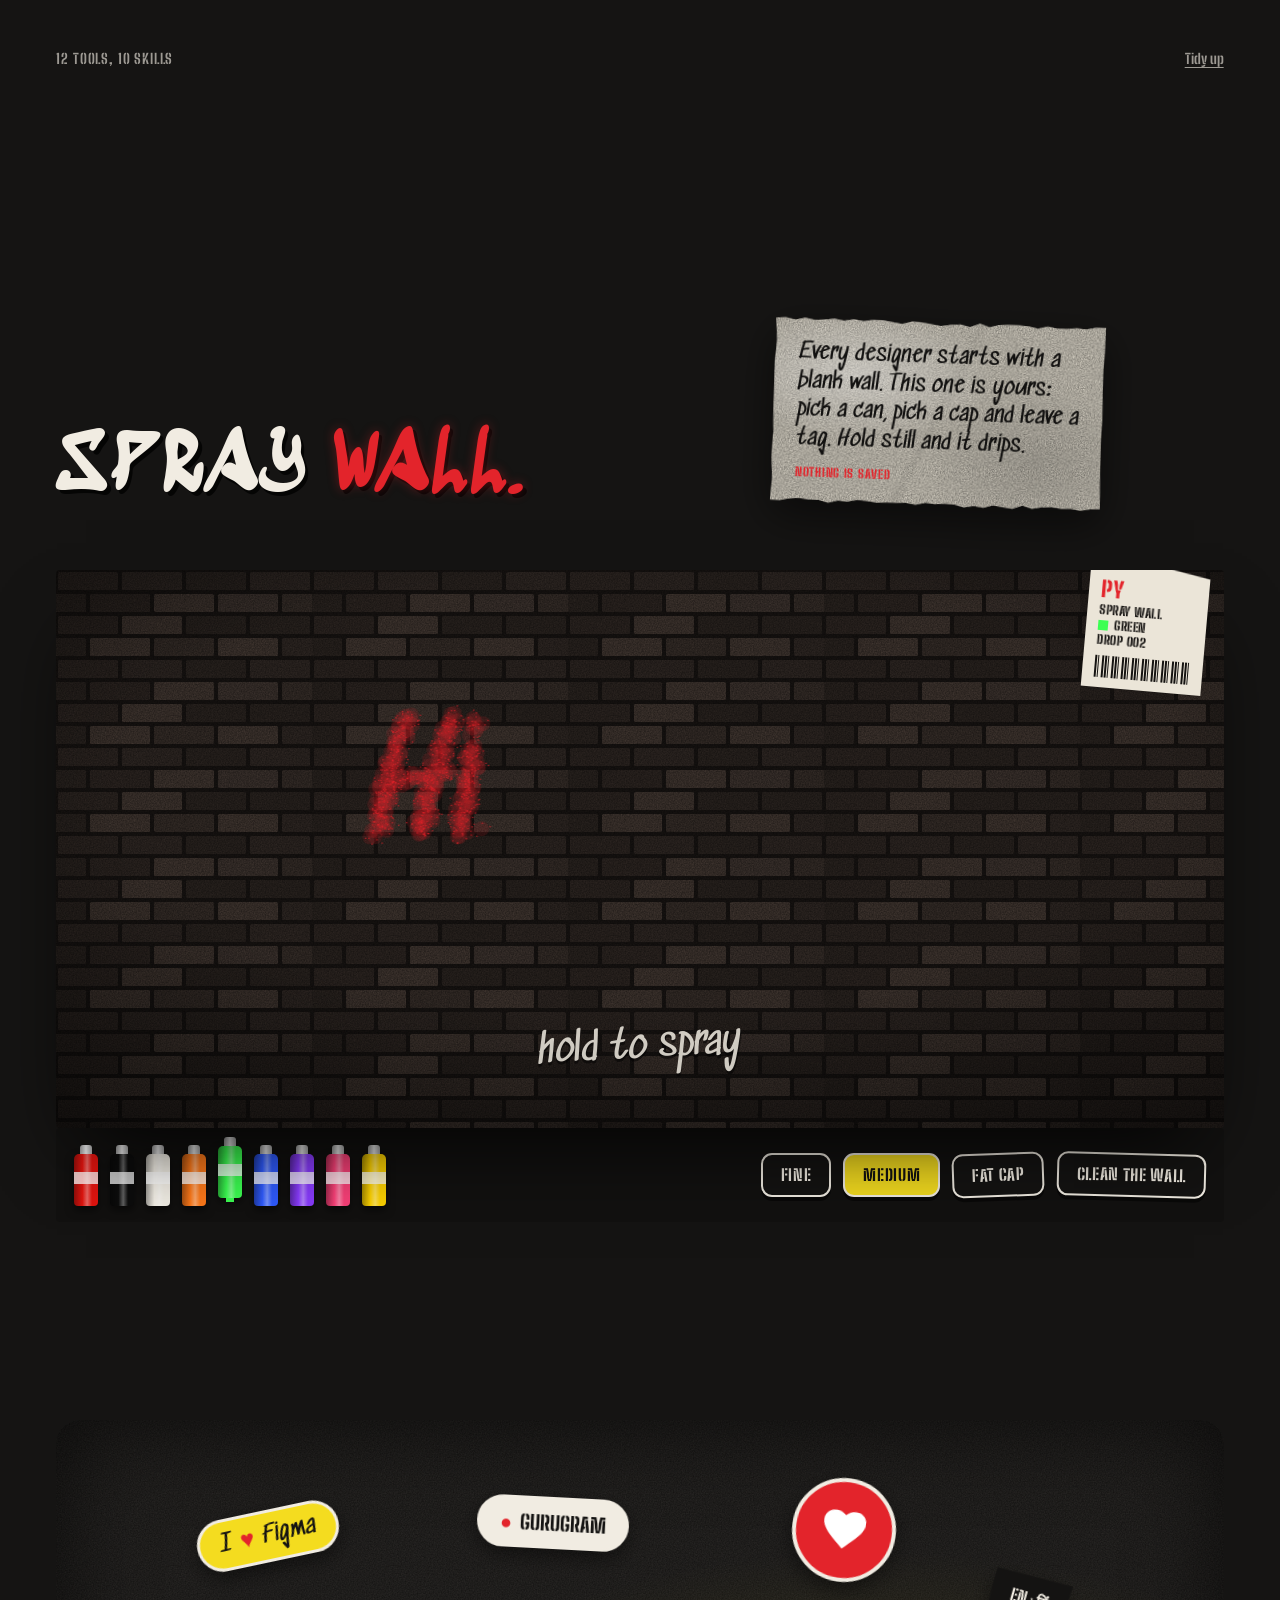
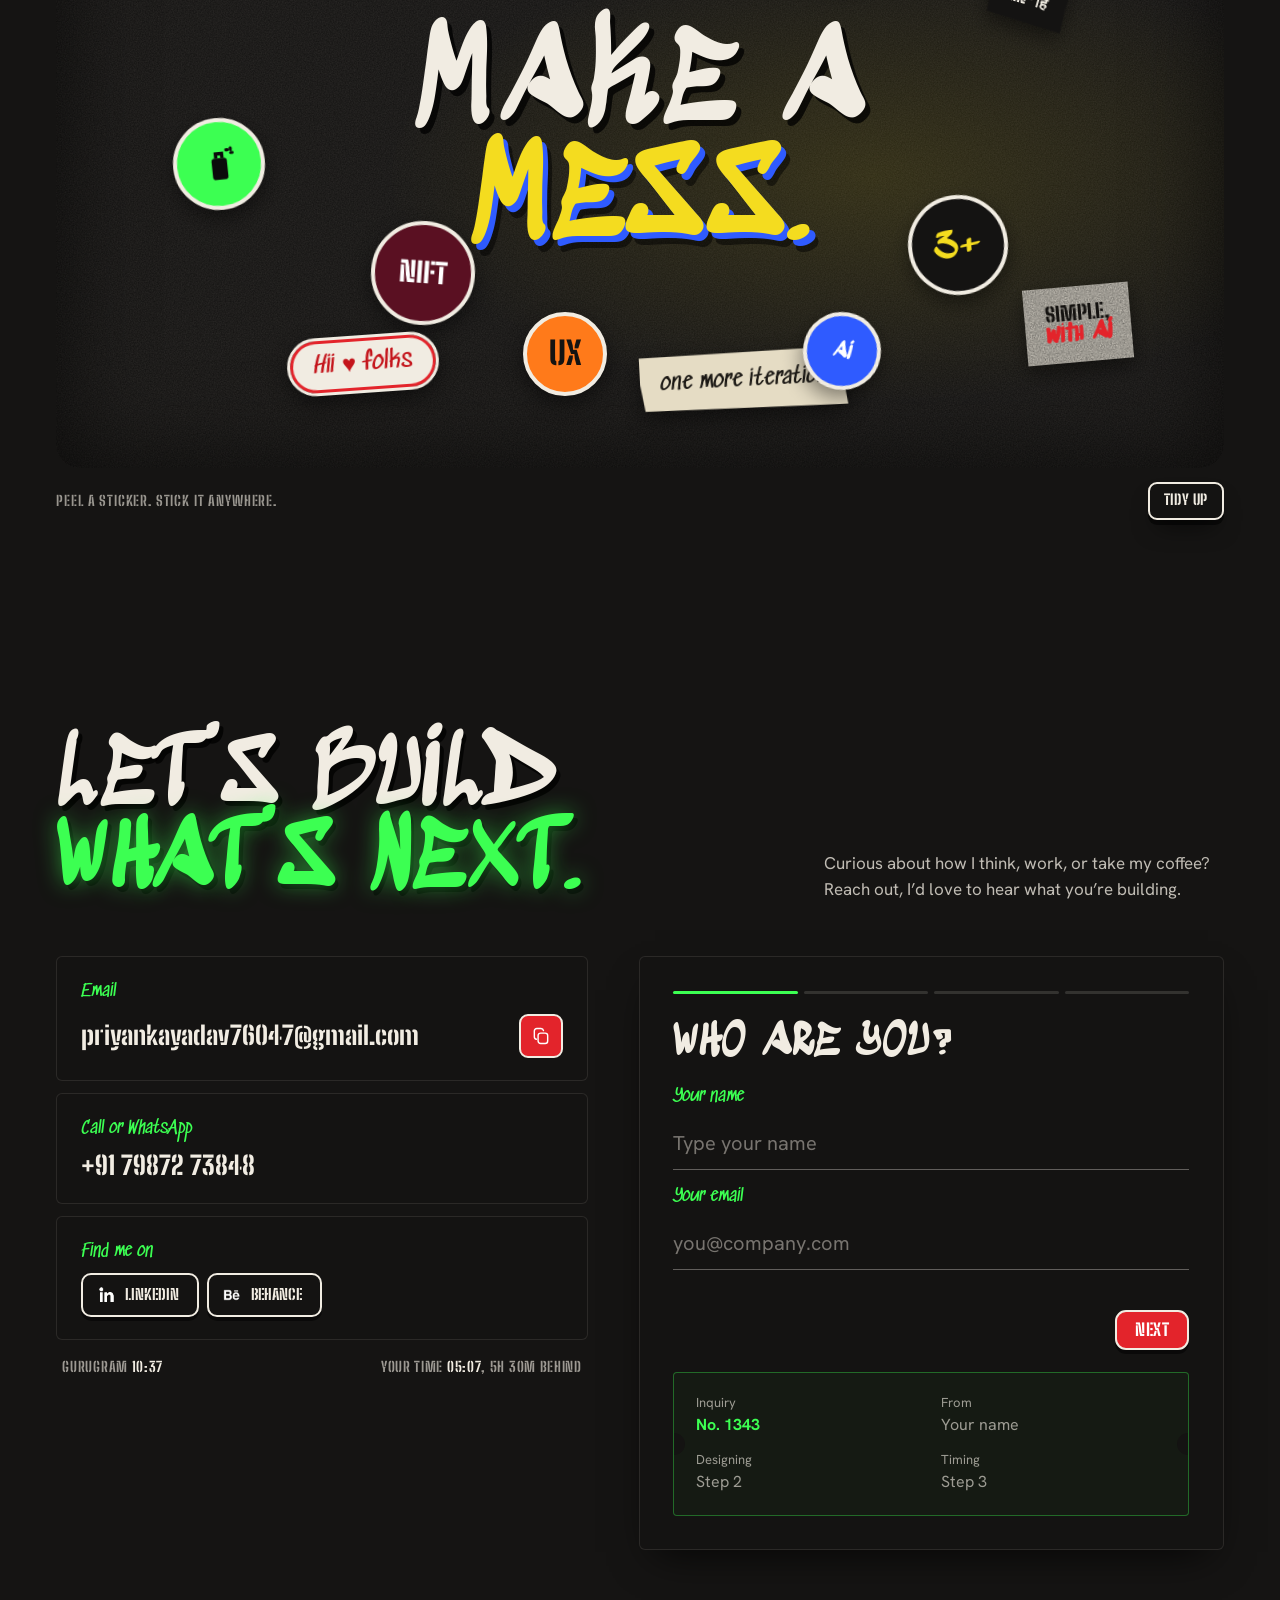
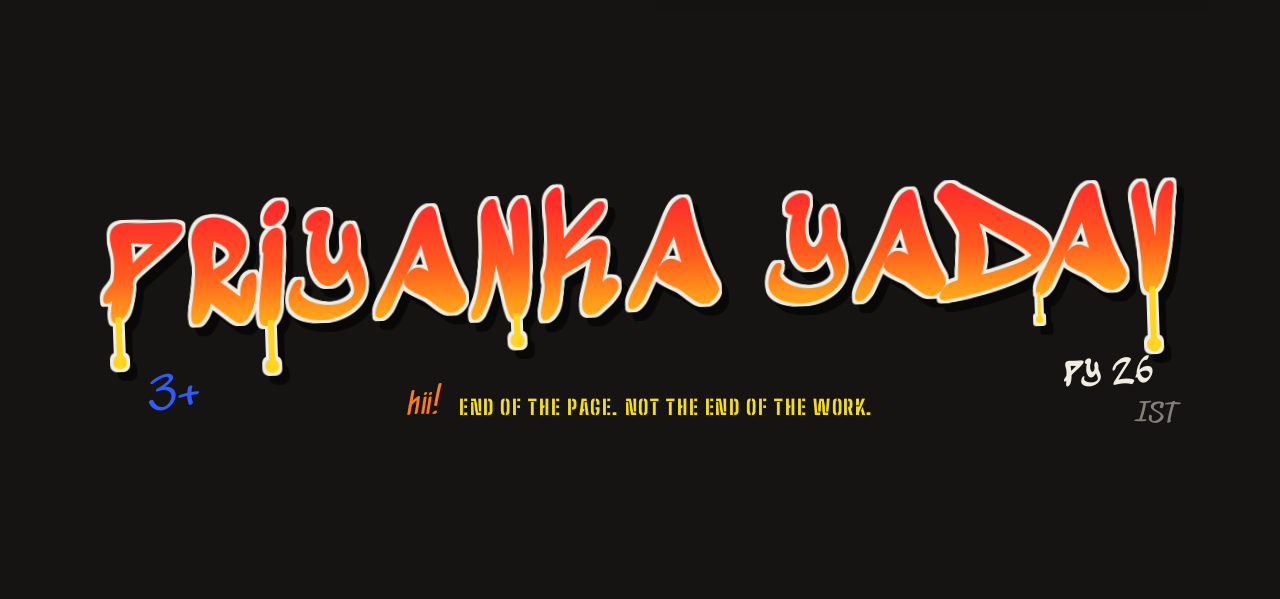
==== commit 4ea5ee99: "Menu resume button fix, no Street loader on phones, Noise Junior card opens Coming soon Co-Authored-" ====
--- a/index.html
+++ b/index.html
@@ -259,7 +259,7 @@
         <div class="n-caption"><div><h3>NoiseFit sleep details page revamp</h3></div><span class="n-arrow" aria-hidden="true"><svg class="a" viewBox="0 0 49 49" fill="none" aria-hidden="true"><path d="M14.3621 24.2094L34.3598 24.5123M26.2396 32.3902L34.3598 24.5123L26.4819 16.392" stroke="currentColor" stroke-width="3" stroke-linecap="round" stroke-linejoin="round"/></svg><svg class="b" viewBox="0 0 49 49" fill="none" aria-hidden="true"><path d="M14.3621 24.2094L34.3598 24.5123M26.2396 32.3902L34.3598 24.5123L26.4819 16.392" stroke="currentColor" stroke-width="3" stroke-linecap="round" stroke-linejoin="round"/></svg></span></div>
         <ul class="n-ctags"><li>Mobile app</li><li>Data visualisation</li><li>Design system</li></ul>
       </a>
-      <a class="n-project n-pastel" href="https://www.behance.net/priyankayadav40" target="_blank" rel="noopener" data-nr aria-label="Noise Junior purchase review, opens Behance">
+      <a class="n-project n-pastel" href="work.html" data-nr aria-label="Noise Junior purchase review, coming soon">
         <div class="n-stage"><div class="n-phone"><img src="assets/images/projects/noise-junior-phone.webp" alt="Noise Junior purchase review screen"></div><img class="n-sticker" src="assets/images/projects/noise-junior-sticker.webp" alt="">
           <span class="n-tag">Kids product</span></div>
         <div class="n-caption"><div><h3>Noise junior purchase review</h3></div><span class="n-arrow" aria-hidden="true"><svg class="a" viewBox="0 0 49 49" fill="none" aria-hidden="true"><path d="M14.3621 24.2094L34.3598 24.5123M26.2396 32.3902L34.3598 24.5123L26.4819 16.392" stroke="currentColor" stroke-width="3" stroke-linecap="round" stroke-linejoin="round"/></svg><svg class="b" viewBox="0 0 49 49" fill="none" aria-hidden="true"><path d="M14.3621 24.2094L34.3598 24.5123M26.2396 32.3902L34.3598 24.5123L26.4819 16.392" stroke="currentColor" stroke-width="3" stroke-linecap="round" stroke-linejoin="round"/></svg></span></div>
@@ -306,7 +306,7 @@
           <h3>Noise junior purchase review</h3>
           <p>A bright, friendly review moment for the Noise Jr. Champ 3: one product, one question, five stars from poor to great.</p>
           <ul class="c-tags"><li>Mobile app</li><li>Post-purchase flow</li><li>Kids product</li></ul>
-          <a class="c-link" href="https://www.behance.net/priyankayadav40" target="_blank" rel="noopener"><b><svg viewBox="0 0 24 24" fill="none" aria-hidden="true"><path d="M5 12h14m-6-6 6 6-6 6" stroke="currentColor" stroke-width="2.2" stroke-linecap="round" stroke-linejoin="round"/></svg><svg viewBox="0 0 24 24" fill="none" aria-hidden="true"><path d="M5 12h14m-6-6 6 6-6 6" stroke="currentColor" stroke-width="2.2" stroke-linecap="round" stroke-linejoin="round"/></svg></b>View project</a>
+          <a class="c-link" href="work.html"><b><svg viewBox="0 0 24 24" fill="none" aria-hidden="true"><path d="M5 12h14m-6-6 6 6-6 6" stroke="currentColor" stroke-width="2.2" stroke-linecap="round" stroke-linejoin="round"/></svg><svg viewBox="0 0 24 24" fill="none" aria-hidden="true"><path d="M5 12h14m-6-6 6 6-6 6" stroke="currentColor" stroke-width="2.2" stroke-linecap="round" stroke-linejoin="round"/></svg></b>View project</a>
         </div>
         <div class="c-stage" data-tilt>
           <div class="pf"><img class="pf-full" src="assets/images/projects/noise-junior-purchase-review.webp" alt="Noise Junior purchase review screen"></div>
--- a/css/14-normal-mode.css
+++ b/css/14-normal-mode.css
@@ -499,3 +499,11 @@
 .n-stage{margin-bottom:calc(18 * var(--nu))}
 html[data-edition="gold"] .progress{display:none}
 @media (max-width:900px){.n-project{gap:4px;padding-bottom:18px}.n-stage{margin-bottom:12px}}
+
+/* Hamburger menu: the Download resume button was inheriting the big menu-link style */
+.mmenu .mm-tools a.mm-cv{display:inline-flex!important;align-items:center;justify-content:center;gap:9px;height:44px;padding:0 24px;font-family:var(--noto);font-size:15px;font-weight:500;line-height:1;letter-spacing:0;text-transform:none;white-space:nowrap}
+.mmenu .mm-tools a.mm-cv svg{width:18px;height:18px;flex:none;display:block}
+[data-edition="street"] .mmenu .mm-tools a.mm-cv{font-family:var(--sten);font-size:17px;font-weight:800;letter-spacing:.04em;text-transform:uppercase;padding:2px 24px 0}
+
+/* no intro loader in Street on phones (also stops a flash before the script runs) */
+@media (max-width:899px){html[data-edition="street"] .loader{display:none}}
